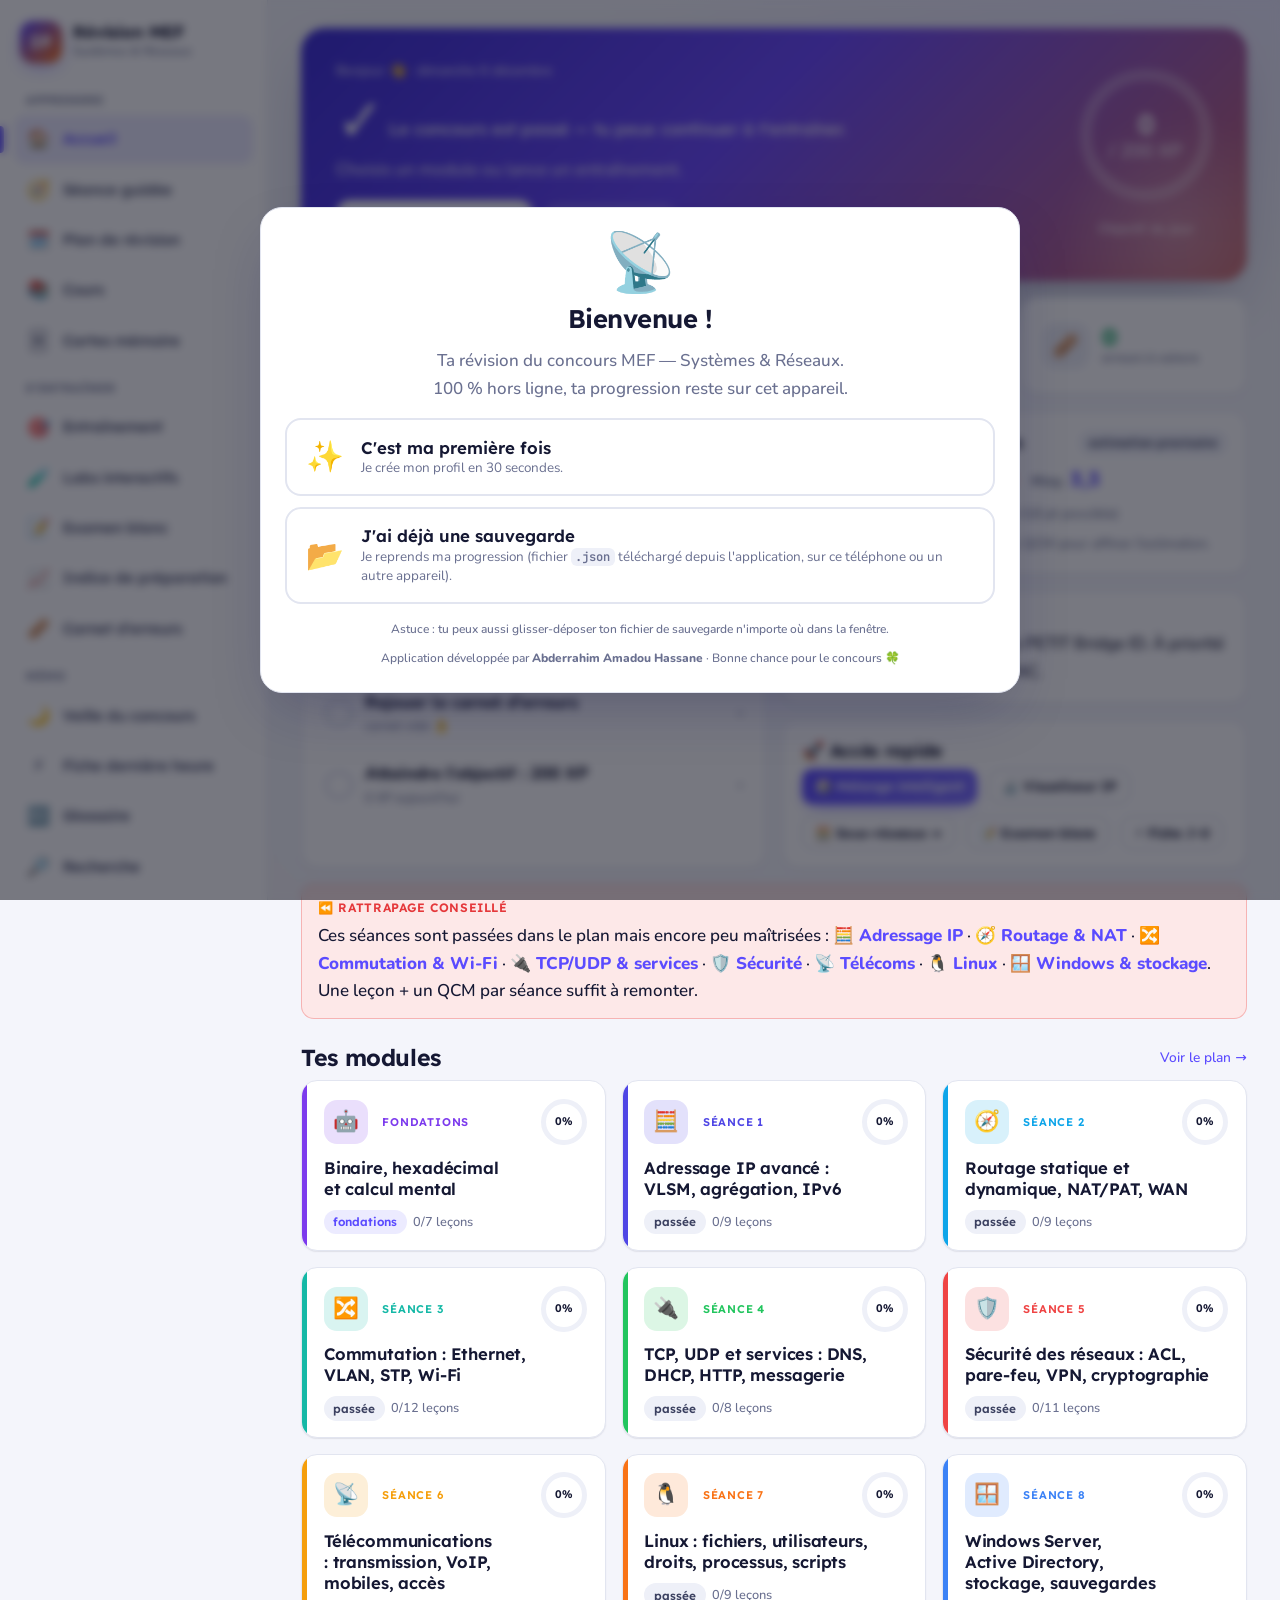
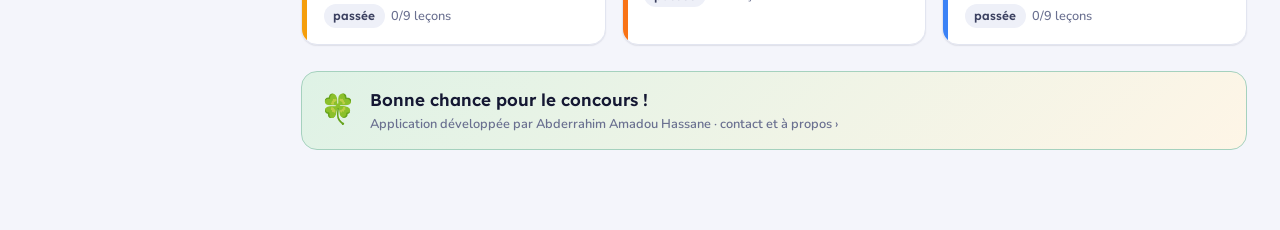
==== revision-concours-mef.html @ 1e06016d "Mode « Veille du concours » : 30 minutes pour tout consolider - Parcours /veille (menu, et bouton su" ====
<!doctype html>
<html lang="fr">
<head>
  <meta charset="utf-8">
  <meta name="viewport" content="width=device-width, initial-scale=1, viewport-fit=cover">
  <meta name="theme-color" content="#5b4bff">
  <meta name="description" content="Révision interactive hors ligne — Concours MEF Niger, option Systèmes & Réseaux.">
  <title>Révision MEF · Systèmes & Réseaux</title>
  <link rel="icon" href="data:image/svg+xml,%3Csvg xmlns='http://www.w3.org/2000/svg' viewBox='0 0 64 64'%3E%3Cdefs%3E%3ClinearGradient id='g' x1='0' y1='0' x2='1' y2='1'%3E%3Cstop offset='0' stop-color='%235b4bff'/%3E%3Cstop offset='1' stop-color='%23ff7a1a'/%3E%3C/linearGradient%3E%3C/defs%3E%3Crect width='64' height='64' rx='16' fill='url(%23g)'/%3E%3Ctext x='32' y='42' font-family='Arial' font-weight='800' font-size='26' text-anchor='middle' fill='white'%3EIP%3C/text%3E%3C/svg%3E">
  <style>
/* Polices embarquées (licence SIL Open Font License 1.1) : Lexend (titres), Nunito (texte), JetBrains Mono (binaire, IP, code).
   Intégrées en base64 pour fonctionner hors ligne, y compris en ouvrant le fichier directement (file://). */
@font-face { font-family: 'Lexend'; font-style: normal; font-display: swap; font-weight: 100 900; src: url([data-uri]) format('woff2'); unicode-range: U+0000-00FF, U+0131, U+0152-0153, U+02BB-02BC, U+02C6, U+02DA, U+02DC, U+0304, U+0308, U+0329, U+2000-206F, U+20AC, U+2122, U+2191, U+2193, U+2212, U+2215, U+FEFF, U+FFFD; }
@font-face { font-family: 'Nunito'; font-style: normal; font-display: swap; font-weight: 100 900; src: url([data-uri]) format('woff2'); unicode-range: U+0000-00FF, U+0131, U+0152-0153, U+02BB-02BC, U+02C6, U+02DA, U+02DC, U+0304, U+0308, U+0329, U+2000-206F, U+20AC, U+2122, U+2191, U+2193, U+2212, U+2215, U+FEFF, U+FFFD; }
@font-face { font-family: 'JetBrains Mono'; font-style: normal; font-display: swap; font-weight: 100 900; src: url([data-uri]) format('woff2'); unicode-range: U+0000-00FF, U+0131, U+0152-0153, U+02BB-02BC, U+02C6, U+02DA, U+02DC, U+0304, U+0308, U+0329, U+2000-206F, U+20AC, U+2122, U+2191, U+2193, U+2212, U+2215, U+FEFF, U+FFFD; }

</style>
  <style>
/* ==========================================================================
   Révision Concours MEF — feuille de style unique
   Thèmes clair / sombre, responsive PC + mobile, composants d'apprentissage
   ========================================================================== */

:root {
  --bg: #f4f5fb;
  --bg-grad: radial-gradient(1200px 600px at 100% -10%, #e9e6ff 0%, transparent 60%),
             radial-gradient(900px 500px at -10% 110%, #ffeede 0%, transparent 55%);
  --surface: #ffffff;
  --surface-2: #f7f8fc;
  --surface-3: #eef0f8;
  --text: #151833;
  --text-2: #3b4060;
  --muted: #6a7090;
  --border: #e2e5f0;
  --border-strong: #cfd4e6;
  --primary: #5b4bff;
  --primary-2: #7a6dff;
  --primary-soft: #ecebff;
  --on-primary: #ffffff;
  --accent: #ff7a1a;
  --accent-soft: #fff0e3;
  --ok: #10a861;
  --ok-soft: #e3f7ed;
  --ko: #e5383b;
  --ko-soft: #fde8e8;
  --warn: #e08a00;
  --warn-soft: #fff5de;
  --info: #1f86e8;
  --info-soft: #e5f2fe;
  --net: #5b4bff;
  --host: #ff7a1a;
  --shadow-sm: 0 1px 2px rgba(20, 24, 60, .06), 0 1px 1px rgba(20, 24, 60, .04);
  --shadow: 0 6px 24px -8px rgba(30, 30, 90, .18), 0 2px 6px rgba(30, 30, 90, .06);
  --shadow-lg: 0 24px 60px -18px rgba(30, 30, 90, .35);
  --radius: 16px;
  --radius-sm: 10px;
  --radius-xs: 7px;
  --font-sys: system-ui, -apple-system, "Segoe UI", Roboto, Ubuntu, "Helvetica Neue", Arial, sans-serif;
  --font: "Nunito", var(--font-sys);
  --font-display: "Lexend", var(--font-sys);
  --mono: "JetBrains Mono", ui-monospace, "SF Mono", SFMono-Regular, "Cascadia Mono", Consolas, Menlo, monospace;
  --body-w: 520;
  --body-size: 1.0625rem;
  --sb: 268px;
  --maxw: 1440px;
  --gutter: clamp(1rem, 2.6vw, 2.75rem);
  color-scheme: light;
}

:root[data-theme="dark"] {
  --bg: #0b0e1d;
  --bg-grad: radial-gradient(1100px 600px at 100% -10%, rgba(91, 75, 255, .22) 0%, transparent 60%),
             radial-gradient(900px 500px at -10% 110%, rgba(255, 122, 26, .12) 0%, transparent 55%);
  --surface: #141831;
  --surface-2: #1a1f3c;
  --surface-3: #232a4d;
  --text: #eef0ff;
  --text-2: #c9cdea;
  --muted: #9298bd;
  --border: #272e55;
  --border-strong: #353d6b;
  --primary: #8577ff;
  --primary-2: #a399ff;
  --primary-soft: #262457;
  --on-primary: #ffffff;
  --accent: #ff8d3a;
  --accent-soft: #3a2616;
  --ok: #2fd187;
  --ok-soft: #12342a;
  --ko: #ff5f61;
  --ko-soft: #3d1a22;
  --warn: #ffb020;
  --warn-soft: #3a2d10;
  --info: #4ea6ff;
  --info-soft: #132c48;
  --net: #9a8fff;
  --host: #ff9a4d;
  --shadow-sm: 0 1px 2px rgba(0, 0, 0, .35);
  --shadow: 0 8px 28px -10px rgba(0, 0, 0, .6), 0 2px 6px rgba(0, 0, 0, .3);
  --shadow-lg: 0 24px 60px -18px rgba(0, 0, 0, .75);
  color-scheme: dark;
}

/* Choix de police (Profil → Réglages) */
:root[data-font="lexend"] { --font: "Lexend", var(--font-sys); --body-w: 360; --body-size: 1rem; }
:root[data-font="system"] { --font: var(--font-sys); --font-display: var(--font-sys); --body-w: 400; --body-size: 1rem; }

* { box-sizing: border-box; }
html { -webkit-text-size-adjust: 100%; font-size: calc(var(--fsr, 1) * 100%); }
@media (min-width: 1600px) { html { font-size: calc(var(--fsr, 1) * 106.25%); } }
@media (min-width: 2200px) { html { font-size: calc(var(--fsr, 1) * 118.75%); } }
body {
  margin: 0;
  font-family: var(--font);
  font-size: var(--body-size);
  font-weight: var(--body-w);
  line-height: 1.62;
  color: var(--text);
  background: var(--bg);
  background-image: var(--bg-grad);
  background-attachment: fixed;
  min-height: 100vh;
  min-height: 100dvh;
  -webkit-font-smoothing: antialiased;
  -moz-osx-font-smoothing: grayscale;
  text-rendering: optimizeLegibility;
  font-feature-settings: "kern", "liga";
  overflow-wrap: break-word;
}
b, strong { font-weight: 800; }
a { color: var(--primary); text-decoration: none; }
a:hover { text-decoration: underline; }
h1, h2, h3, h4 { font-family: var(--font-display); line-height: 1.22; margin: 0 0 .5em; letter-spacing: -.018em; font-weight: 650; }
h1 { font-size: clamp(1.45rem, 1.1rem + 1.1vw, 2.05rem); font-weight: 700; letter-spacing: -.025em; }
h2 { font-size: clamp(1.2rem, 1.05rem + .5vw, 1.45rem); }
h3 { font-size: 1.1rem; }
p { margin: 0 0 .8em; }
img, svg { max-width: 100%; }
hr { border: 0; border-top: 1px solid var(--border); margin: 1.2rem 0; }
code, .mono { font-family: var(--mono); font-size: .9em; font-weight: 600; font-variant-ligatures: none; }
:not(pre) > code { background: var(--surface-3); padding: .08em .38em; border-radius: 6px; overflow-wrap: anywhere; }
pre {
  font-family: var(--mono);
  font-size: .84rem;
  font-weight: 500;
  line-height: 1.55;
  background: #0f1328;
  color: #e6e9ff;
  padding: .9rem 1rem;
  border-radius: var(--radius-sm);
  overflow-x: auto;
  margin: .6rem 0 1rem;
  border: 1px solid #222a52;
  font-variant-ligatures: none;
}
pre .c { color: #7f8ab8; }
pre .k { color: #ffb86b; }
pre .s { color: #9be9a8; }
kbd {
  font-family: var(--mono); font-size: .8em;
  background: var(--surface); border: 1px solid var(--border-strong);
  border-bottom-width: 2px; border-radius: 6px; padding: .05em .4em;
}
::selection { background: var(--primary); color: #fff; }
button { font-family: inherit; }
input, select, textarea { font-family: inherit; font-size: 1rem; font-weight: 600; color: var(--text); }
:focus-visible { outline: 3px solid color-mix(in srgb, var(--primary) 55%, transparent); outline-offset: 2px; border-radius: 6px; }

/* ---------- Shell / layout ---------- */
.shell { display: grid; grid-template-columns: var(--sb) minmax(0, 1fr); min-height: 100vh; min-height: 100dvh; }
.sidebar {
  position: sticky; top: 0; height: 100vh; height: 100dvh; overflow-y: auto; overflow-x: hidden;
  background: var(--surface);
  border-right: 1px solid var(--border);
  padding: 1.1rem .85rem 1rem;
  display: flex; flex-direction: column; gap: .8rem;
  scrollbar-width: thin;
}
.brand { display: flex; align-items: center; gap: .7rem; padding: .2rem .4rem; color: var(--text); }
.brand:hover { text-decoration: none; }
.brand-logo {
  width: 42px; height: 42px; border-radius: 13px; flex: none;
  background: linear-gradient(135deg, var(--primary), #ff7a1a);
  display: grid; place-items: center; color: #fff; font-family: var(--font-display); font-weight: 800; font-size: 1.05rem;
  box-shadow: 0 6px 18px -6px rgba(91, 75, 255, .7); text-decoration: none !important;
}
.brand-text { display: flex; flex-direction: column; min-width: 0; }
.brand-name { font-family: var(--font-display); font-weight: 700; line-height: 1.15; font-size: 1.05rem; letter-spacing: -.01em; }
.brand-sub { font-size: .76rem; color: var(--muted); font-weight: 600; }
.nav { display: flex; flex-direction: column; gap: 2px; }
.nav a {
  position: relative; display: flex; align-items: center; gap: .75rem;
  padding: .58rem .75rem; border-radius: 12px;
  color: var(--text-2); font-family: var(--font-display); font-weight: 500; font-size: .93rem; white-space: nowrap;
  transition: background .15s, color .15s;
}
.nav a:hover { background: var(--surface-2); text-decoration: none; color: var(--text); }
.nav a.active { background: var(--primary-soft); color: var(--primary); font-weight: 600; }
.nav a.active::before { content: ""; position: absolute; left: -.85rem; top: 22%; bottom: 22%; width: 4px; border-radius: 0 4px 4px 0; background: var(--primary); }
.nav .ico { width: 1.6rem; text-align: center; font-size: 1.15rem; flex: none; }
.nav .lbl { overflow: hidden; text-overflow: ellipsis; }
.nav .count {
  margin-left: auto; font-size: .7rem; font-weight: 700; font-family: var(--font-display);
  background: var(--accent); color: #fff; border-radius: 99px; padding: .05rem .45rem; line-height: 1.4;
}
.nav-sep { font-size: .68rem; text-transform: uppercase; letter-spacing: .1em; color: var(--muted); padding: .8rem .75rem .25rem; font-weight: 700; font-family: var(--font-display); }
.side-foot { margin-top: auto; display: flex; flex-direction: column; gap: .6rem; }
.side-player { background: var(--surface-2); border: 1px solid var(--border); border-radius: 16px; padding: .75rem; }
.side-player .sp-main { display: flex; align-items: center; gap: .7rem; color: inherit; text-decoration: none; }
.side-player .sp-txt { flex: 1; min-width: 0; }
.side-player .sp-row { display: flex; justify-content: space-between; align-items: center; margin-top: .45rem; }
.side-player .lvl { display: flex; justify-content: space-between; align-items: baseline; font-size: .85rem; font-family: var(--font-display); }
.side-player .lvl b { font-size: .95rem; font-weight: 700; }
.side-tools { display: flex; gap: .4rem; }
.tool, .tb-btn {
  flex: 1; display: grid; place-items: center; height: 38px; border-radius: 11px; cursor: pointer;
  border: 1px solid var(--border); background: var(--surface); color: var(--text-2); font-size: 1rem; font-weight: 800;
  transition: background .15s, border-color .15s, color .15s;
}
.tool:hover, .tb-btn:hover { background: var(--surface-2); border-color: var(--border-strong); color: var(--primary); }
.tool[hidden], .tb-btn[hidden] { display: none; }

/* Rail d'icônes (PC moyen, tablette paysage, téléphone en paysage, ou menu replié) */
:root[data-nav="rail"] { --sb: 76px; }
:root[data-nav="rail"] .sidebar { padding: .9rem .55rem .8rem; align-items: stretch; }
:root[data-nav="rail"] .brand { justify-content: center; padding: .2rem 0; }
:root[data-nav="rail"] .brand-text,
:root[data-nav="rail"] .nav .lbl,
:root[data-nav="rail"] .side-player .sp-txt,
:root[data-nav="rail"] .side-player .sp-row { display: none; }
:root[data-nav="rail"] .nav a { justify-content: center; padding: .62rem 0; }
:root[data-nav="rail"] .nav a.active::before { left: -.55rem; }
:root[data-nav="rail"] .nav .count { position: absolute; top: 2px; right: 2px; margin: 0; font-size: .6rem; padding: 0 .3rem; }
:root[data-nav="rail"] .nav-sep { padding: .45rem 0; }
:root[data-nav="rail"] .nav-sep span { display: block; height: 1px; background: var(--border); font-size: 0; }
:root[data-nav="rail"] .side-player { padding: .45rem 0; background: none; border: 0; }
:root[data-nav="rail"] .side-player .sp-main { justify-content: center; }
:root[data-nav="rail"] .side-tools { flex-direction: column; }
:root.compact-h[data-nav="rail"] { --sb: 64px; }
:root.compact-h .sidebar { gap: .3rem; padding-top: .5rem; }
:root.compact-h .brand-logo { width: 36px; height: 36px; }
:root.compact-h .nav a { padding: .42rem 0; }
:root.compact-h .nav-sep { padding: .2rem 0; }

.main { min-width: 0; }
.topbar {
  display: none; position: sticky; top: 0; z-index: 30;
  background: color-mix(in srgb, var(--surface) 88%, transparent);
  backdrop-filter: blur(12px); -webkit-backdrop-filter: blur(12px);
  border-bottom: 1px solid var(--border);
  padding: .5rem .75rem; padding-top: calc(.5rem + env(safe-area-inset-top)); align-items: center; gap: .55rem;
}
.topbar .brand-logo { width: 34px; height: 34px; border-radius: 10px; font-size: .85rem; }
.topbar .tb-btn { flex: none; width: 36px; height: 36px; }
.topbar .tb-back { font-size: 1.7rem; line-height: 1; padding-bottom: 3px; color: var(--primary); text-decoration: none; }
.topbar .title { font-family: var(--font-display); font-weight: 600; font-size: 1rem; flex: 1; min-width: 0; white-space: nowrap; overflow: hidden; text-overflow: ellipsis; }
.pill-stats { display: flex; gap: .35rem; align-items: center; }
.pill {
  display: inline-flex; align-items: center; gap: .3rem;
  background: var(--surface-2); border: 1px solid var(--border);
  border-radius: 99px; padding: .2rem .6rem; font-size: .82rem; font-weight: 700; white-space: nowrap; font-family: var(--font-display);
}
.pill.fire { color: var(--accent); }
.pill.xp { color: var(--primary); }

.view { width: 100%; max-width: calc(var(--maxw) + 2 * var(--gutter)); margin: 0 auto; padding: clamp(1rem, 2.2vw, 2rem) var(--gutter) 5rem; }
.view.wide { --maxw: 1680px; }
.view.narrow { --maxw: 980px; }

.bottombar {
  display: none; position: fixed; left: 0; right: 0; bottom: 0; z-index: 40;
  background: color-mix(in srgb, var(--surface) 94%, transparent);
  backdrop-filter: blur(14px); -webkit-backdrop-filter: blur(14px);
  border-top: 1px solid var(--border);
  padding: .3rem .4rem calc(.3rem + env(safe-area-inset-bottom));
  grid-template-columns: repeat(5, minmax(0, 1fr)); gap: .2rem;
}
.bottombar a {
  display: flex; flex-direction: column; align-items: center; gap: .05rem;
  font-family: var(--font-display); font-size: .68rem; font-weight: 600; color: var(--muted); padding: .3rem 0 .25rem; border-radius: 12px;
  min-width: 0; white-space: nowrap; overflow: hidden; text-overflow: ellipsis; letter-spacing: -.01em;
}
.bottombar a .ico { position: relative; font-size: 1.3rem; line-height: 1.2; }
.bottombar a .dot { position: absolute; top: -3px; left: 70%; font-style: normal; font-size: .58rem; font-weight: 700; background: var(--accent); color: #fff; border-radius: 99px; padding: 0 .3rem; line-height: 1.45; }
.bottombar a.active { color: var(--primary); background: var(--primary-soft); }
.bottombar a:hover { text-decoration: none; }

:root[data-nav="mobile"] .shell { grid-template-columns: minmax(0, 1fr); }
:root[data-nav="mobile"] .sidebar { display: none; }
:root[data-nav="mobile"] .topbar { display: flex; }
:root[data-nav="mobile"] .bottombar { display: grid; }
:root[data-nav="mobile"] .view { padding-bottom: calc(6rem + env(safe-area-inset-bottom)); }
:root.compact-h .view { padding-top: .8rem; }

/* Mode focus : quiz, cartes, examen → toute la place pour la question */
:root[data-focus] .shell { grid-template-columns: minmax(0, 1fr); }
:root[data-focus] .sidebar, :root[data-focus] .topbar, :root[data-focus] .bottombar { display: none !important; }
:root[data-focus] .view { --maxw: 940px; padding-top: 0; padding-bottom: calc(3rem + env(safe-area-inset-bottom)); }

/* En-tête du mode focus (quiz, cartes, examen) */
.focus-head {
  position: sticky; top: 0; z-index: 30; display: flex; align-items: center; gap: .7rem;
  padding: calc(.7rem + env(safe-area-inset-top)) 0 .7rem; margin-bottom: .6rem;
  background: color-mix(in srgb, var(--bg) 86%, transparent); backdrop-filter: blur(12px); -webkit-backdrop-filter: blur(12px);
}
.focus-head::after { content: ""; position: absolute; left: calc(-1 * var(--gutter)); right: calc(-1 * var(--gutter)); bottom: 0; border-bottom: 1px solid var(--border); }
.fh-close {
  flex: none; width: 40px; height: 40px; border-radius: 12px; display: grid; place-items: center;
  color: var(--muted); font-size: 1.15rem; font-weight: 700; border: 1px solid var(--border); background: var(--surface);
}
.fh-close:hover { color: var(--ko); border-color: var(--ko); text-decoration: none; }
.fh-mid { flex: 1; min-width: 0; display: flex; flex-direction: column; gap: .35rem; }
.fh-title { font-family: var(--font-display); font-weight: 600; font-size: .95rem; white-space: nowrap; overflow: hidden; text-overflow: ellipsis; }
.fh-bar { height: 10px; }
.fh-count { font-family: var(--font-display); font-weight: 600; font-size: .9rem; color: var(--muted); white-space: nowrap; font-variant-numeric: tabular-nums; }
.focus-sub { color: var(--muted); font-size: .92rem; margin: .2rem 0 1rem; }
.focus-sub .seg { margin-top: .5rem; }
.view.focus .q-card { padding: clamp(1.1rem, 2.4vw, 1.9rem); border-radius: 20px; box-shadow: var(--shadow); }
.view.focus .q-text { font-size: clamp(1.12rem, 1rem + .55vw, 1.42rem); }
.view.focus .choice { font-size: clamp(1rem, .96rem + .2vw, 1.1rem); }
@media (max-width: 880px) {
  .focus-head { gap: .55rem; }
  .fh-title { display: none; }
  .fh-mid { justify-content: center; }
  .focus-head #qEnd { padding: .3rem .55rem; }
  .fh-close { width: 36px; height: 36px; }
  /* Bouton d'action toujours à portée du pouce */
  .view.focus .q-card .q-actions:not(:empty) {
    position: sticky; bottom: 0; z-index: 5; background: var(--surface);
    margin: 1rem calc(-1 * clamp(1.1rem, 2.4vw, 1.9rem)) calc(-1 * clamp(1.1rem, 2.4vw, 1.9rem));
    padding: .7rem clamp(1.1rem, 2.4vw, 1.9rem) calc(.7rem + env(safe-area-inset-bottom));
    border-top: 1px solid var(--border); border-radius: 0 0 20px 20px;
    box-shadow: 0 -10px 24px -18px rgba(20, 24, 60, .5);
  }
  .view.focus .q-actions .btn.primary { flex: 1; min-height: 3rem; font-size: 1rem; }
}

.exam-pal > summary { cursor: pointer; display: flex; justify-content: space-between; align-items: center; font-family: var(--font-display); font-weight: 600; list-style: none; }
.exam-pal > summary::-webkit-details-marker { display: none; }
.exam-pal > summary::after { content: "▾"; color: var(--muted); margin-left: .5rem; transition: transform .2s; }
.exam-pal:not([open]) > summary::after { transform: rotate(-90deg); }
.exam-pal > summary > span:first-child { flex: 1; }
.exam-nav { display: flex; gap: .6rem; margin-top: 1rem; align-items: center; }
@media (max-width: 880px) {
  .exam-nav { position: sticky; bottom: 0; z-index: 6; background: color-mix(in srgb, var(--bg) 90%, transparent); backdrop-filter: blur(10px); -webkit-backdrop-filter: blur(10px); padding: .65rem 0 calc(.65rem + env(safe-area-inset-bottom)); }
  .exam-nav .btn { flex: 1; }
  .exam-nav .grow { display: none; }
}

/* Page de leçon : colonne de lecture + sommaire du module (grands écrans) */
.read-progress { position: fixed; top: 0; left: 0; right: 0; height: 3px; z-index: 35; pointer-events: none; }
.read-progress > i { display: block; height: 100%; width: 0; background: linear-gradient(90deg, var(--mc, var(--primary)), var(--accent)); border-radius: 0 3px 3px 0; transition: width .1s linear; }
:root[data-nav="mobile"] .read-progress { top: calc(51px + env(safe-area-inset-top)); }
.lesson-layout { display: grid; grid-template-columns: minmax(0, 1fr); gap: clamp(1.5rem, 3vw, 3rem); align-items: start; }
.lesson-main { min-width: 0; max-width: 900px; width: 100%; margin: 0 auto; }
.lesson-kicker { font-family: var(--font-display); font-size: .74rem; font-weight: 600; text-transform: uppercase; letter-spacing: .07em; }
.lesson-aside { display: none; }
@media (min-width: 1280px) {
  .lesson-layout { grid-template-columns: minmax(0, 1fr) 300px; }
  .lesson-main { margin: 0; justify-self: center; }
  .lesson-aside { display: block; position: sticky; top: 1.2rem; }
}
@media (min-width: 1700px) { .lesson-layout { grid-template-columns: minmax(0, 1fr) 340px; } }
.la-card { background: var(--surface); border: 1px solid var(--border); border-radius: var(--radius); padding: 1rem; box-shadow: var(--shadow-sm); display: flex; flex-direction: column; gap: .5rem; max-height: calc(100vh - 2.4rem); }
.la-head { display: flex; align-items: center; gap: .7rem; color: var(--text); margin-bottom: .3rem; }
.la-head:hover { text-decoration: none; }
.la-head .m-ico { width: 42px; height: 42px; border-radius: 12px; display: grid; place-items: center; font-size: 1.25rem; flex: none; }
.la-num { display: block; font-family: var(--font-display); font-size: .68rem; font-weight: 600; text-transform: uppercase; letter-spacing: .07em; }
.la-title { display: block; font-family: var(--font-display); font-weight: 600; line-height: 1.25; }
.la-list { list-style: none; margin: .4rem -.4rem 0; padding: 0; overflow-y: auto; flex: 1; min-height: 0; scrollbar-width: thin; }
.la-list a { display: flex; gap: .6rem; align-items: flex-start; padding: .45rem .5rem; border-radius: 10px; color: var(--text-2); font-size: .88rem; font-weight: 600; line-height: 1.35; }
.la-list a:hover { background: var(--surface-2); text-decoration: none; }
.la-list a.on { background: color-mix(in srgb, var(--mc) 12%, var(--surface)); color: var(--text); font-weight: 800; }
.la-list .n { flex: none; width: 24px; height: 24px; border-radius: 7px; display: grid; place-items: center; font-family: var(--font-display); font-size: .72rem; font-weight: 600; background: var(--surface-3); }
.la-list a.done .n { background: var(--ok); color: #fff; }
.la-list a.on .n { background: var(--mc); color: #fff; }
.la-actions { display: flex; gap: .4rem; flex-wrap: wrap; padding-top: .5rem; border-top: 1px solid var(--border); }
.la-actions .btn { flex: 1; }
.lesson-dock { display: flex; align-items: center; gap: .6rem; margin-top: 1.6rem; flex-wrap: wrap; }
.lesson-dock #markDone { margin-left: auto; }
.lesson-dock .btn { max-width: 100%; }
.lesson-dock .btn .hide-m { overflow: hidden; text-overflow: ellipsis; white-space: nowrap; max-width: 22ch; }
.show-m { display: none; }
@media (max-width: 880px) {
  .hide-m { display: none !important; }
  .show-m { display: inline; }
  .lesson-dock {
    position: sticky; bottom: calc(62px + env(safe-area-inset-bottom)); z-index: 6; flex-wrap: nowrap;
    background: color-mix(in srgb, var(--bg) 88%, transparent); backdrop-filter: blur(10px); -webkit-backdrop-filter: blur(10px);
    margin: 1.4rem calc(-1 * var(--gutter)) 0; padding: .6rem var(--gutter);
    border-top: 1px solid var(--border);
  }
  :root.compact-h .lesson-dock { bottom: 0; }
  .lesson-dock { gap: .45rem; padding-top: .5rem; padding-bottom: .5rem; }
  .lesson-dock .btn { min-height: 2.6rem; padding: .45rem .8rem; white-space: nowrap; }
  .lesson-dock #markDone { margin-left: 0; flex: 1; }
  .lesson-dock #nextL, .lesson-dock .btn.primary { flex: 1; }
}

/* Réglages d'affichage */
.typo-ctl { display: grid; gap: 1rem; }
.typo-ctl .lbl { display: block; font-family: var(--font-display); font-size: .8rem; font-weight: 600; color: var(--text-2); margin-bottom: .4rem; }
.font-pick { display: grid; gap: .5rem; grid-template-columns: repeat(auto-fit, minmax(min(100%, 12rem), 1fr)); }
.font-pick button {
  display: flex; align-items: center; gap: .75rem; text-align: left; padding: .65rem .8rem; border-radius: 14px; cursor: pointer;
  border: 2px solid var(--border); background: var(--surface); color: var(--text); transition: border-color .15s, background .15s;
}
.font-pick button:hover { border-color: var(--border-strong); }
.font-pick button.on { border-color: var(--primary); background: var(--primary-soft); }
.font-pick b { display: block; font-family: var(--font-display); font-weight: 600; }
.font-pick small { display: block; color: var(--muted); font-size: .78rem; font-weight: 600; }
.fp-a { font-size: 1.6rem; width: 2.6rem; text-align: center; line-height: 1; font-weight: 700; color: var(--primary); }
.fp-nunito { font-family: "Nunito", sans-serif; font-weight: 800; }
.fp-lexend { font-family: "Lexend", sans-serif; }
.fp-system { font-family: var(--font-sys); }
.size-pick button { min-width: 3rem; line-height: 1; font-weight: 700; }
.set-lbl { font-family: var(--font-display); font-size: .82rem; font-weight: 600; color: var(--text-2); min-width: 8.5rem; }

.onb h2 { font-size: clamp(1.25rem, 1.1rem + .8vw, 1.6rem); }
.onb-steps { display: grid; gap: .6rem; grid-template-columns: repeat(auto-fit, minmax(min(100%, 10.5rem), 1fr)); margin-top: 1rem; }
.onb-steps > div { background: var(--surface-2); border: 1px solid var(--border); border-radius: 14px; padding: .8rem; display: flex; flex-direction: column; gap: .15rem; }
.onb-steps span { font-size: 1.5rem; }
.onb-steps b { font-family: var(--font-display); font-weight: 600; }
.onb-steps small { color: var(--muted); font-size: .82rem; line-height: 1.4; }
@media (max-width: 600px) {
  .onb .big-emoji { font-size: 2.6rem; }
  .onb-steps > div { display: grid; grid-template-columns: auto 1fr; column-gap: .7rem; padding: .6rem .75rem; }
  .onb-steps span { grid-row: span 2; align-self: center; font-size: 1.35rem; }
  .font-pick button { padding: .5rem .7rem; }
}

/* Assistant de premier lancement */
.onb-choice { display: grid; gap: .7rem; }
.onb div.lbl { display: block; font-family: var(--font-display); font-size: .8rem; font-weight: 600; color: var(--text-2); margin-bottom: .4rem; }
.onb-opt {
  display: flex; align-items: center; gap: .9rem; text-align: left; width: 100%; cursor: pointer;
  padding: 1rem 1.1rem; border-radius: 16px; border: 2px solid var(--border); background: var(--surface); color: var(--text);
  transition: border-color .15s, background .15s, transform .1s;
}
.onb-opt:hover { border-color: var(--primary); background: var(--primary-soft); }
.onb-opt:active { transform: scale(.99); }
.onb-opt .e { font-size: 1.9rem; flex: none; width: 2.6rem; text-align: center; }
.onb-opt b { display: block; font-family: var(--font-display); font-weight: 600; font-size: 1.05rem; }
.onb-opt small { display: block; color: var(--muted); font-size: .84rem; line-height: 1.4; margin-top: .1rem; }
.onb-dots { display: flex; justify-content: center; gap: .4rem; margin-bottom: 1rem; }
.onb-dots i { width: 34px; height: 6px; border-radius: 99px; background: var(--surface-3); }
.onb-dots i.on { background: linear-gradient(90deg, var(--primary), var(--primary-2)); }
.onb-name { font-size: 1.15rem; padding: .8rem 1rem; }
.onb-goals { display: grid; gap: .5rem; grid-template-columns: repeat(3, minmax(0, 1fr)); }
.onb-goals button {
  display: flex; flex-direction: column; align-items: center; gap: .05rem; padding: .7rem .4rem; border-radius: 14px; cursor: pointer;
  border: 2px solid var(--border); background: var(--surface); color: var(--text); text-align: center;
}
.onb-goals button.on { border-color: var(--primary); background: var(--primary-soft); }
.onb-goals .e { font-size: 1.4rem; }
.onb-goals b { font-family: var(--font-display); font-weight: 600; }
.onb-goals small { font-size: .74rem; color: var(--muted); font-weight: 600; }
.onb-nav { display: flex; justify-content: space-between; align-items: center; gap: .6rem; margin-top: 1.4rem; flex-wrap: wrap; }
.onb-nav .btn.primary { margin-left: auto; }
.onb-save { display: grid; gap: .55rem; }
.onb-save > div { display: flex; gap: .75rem; align-items: flex-start; background: var(--surface-2); border: 1px solid var(--border); border-radius: 13px; padding: .65rem .8rem; }
.onb-save span { font-size: 1.3rem; line-height: 1.3; }
.onb-save p { margin: 0; font-size: .92rem; }
/* Sauvegarde */
.bk-sum { display: grid; gap: .5rem; grid-template-columns: repeat(3, minmax(0, 1fr)); margin-top: 1rem; }
.bk-sum > div { background: var(--surface-2); border: 1px solid var(--border); border-radius: 12px; padding: .55rem .4rem; text-align: center; }
.bk-sum b { display: block; font-family: var(--font-display); font-weight: 700; font-size: 1.15rem; }
.bk-sum small { color: var(--muted); font-size: .74rem; font-weight: 600; }
.bk-remind {
  display: flex; align-items: center; gap: .9rem; flex-wrap: wrap; padding: .85rem 1rem; border-radius: var(--radius);
  background: var(--info-soft); border: 1px solid color-mix(in srgb, var(--info) 35%, transparent);
}
.bk-remind .bk-ico { font-size: 1.6rem; }
.bk-remind .grow { min-width: 14rem; }
.bk-status { display: flex; gap: .6rem; align-items: center; background: var(--surface-2); border-radius: 12px; padding: .55rem .8rem; }
:root.drop-on body::after {
  content: "📂  Dépose ta sauvegarde ici pour la restaurer"; position: fixed; inset: 12px; z-index: 200; display: grid; place-items: center;
  border: 3px dashed var(--primary); border-radius: 24px; background: color-mix(in srgb, var(--surface) 88%, transparent);
  font-family: var(--font-display); font-size: 1.3rem; font-weight: 600; color: var(--primary); pointer-events: none;
}
@media (max-width: 600px) { .onb-goals small:first-of-type { display: none; } .bk-sum b { font-size: 1rem; } }

/* À propos, développeur, bonne chance */
.luck {
  display: flex; gap: 1.1rem; align-items: center; padding: clamp(1.1rem, 2.5vw, 1.7rem); border-radius: 22px; color: #fff;
  background: linear-gradient(135deg, #0f9d58 0%, #16a34a 45%, #f59e0b 130%); box-shadow: var(--shadow-lg);
}
.luck p { opacity: .95; }
.luck-t { font-family: var(--font-display); font-weight: 700; font-size: clamp(1.25rem, 1.05rem + 1vw, 1.75rem); letter-spacing: -.02em; margin-bottom: .3rem; }
.luck-clover { font-size: 3rem; line-height: 1; animation: flame 2.4s ease-in-out infinite; flex: none; }
.luck-clover.sm { font-size: 1.8rem; }
.luck-foot {
  display: flex; align-items: center; gap: .9rem; padding: .9rem 1.1rem; border-radius: var(--radius); color: var(--text);
  background: linear-gradient(135deg, color-mix(in srgb, #16a34a 14%, var(--surface)), color-mix(in srgb, #f59e0b 10%, var(--surface)));
  border: 1px solid color-mix(in srgb, #16a34a 30%, var(--border));
}
.luck-foot:hover { text-decoration: none; border-color: #16a34a; }
.luck-foot b { display: block; font-family: var(--font-display); font-weight: 600; }
.luck-foot small { display: block; color: var(--muted); font-size: .8rem; font-weight: 600; }
.dev-head { display: flex; align-items: center; gap: 1rem; }
.dev-av {
  width: 64px; height: 64px; border-radius: 20px; flex: none; display: grid; place-items: center; color: #fff;
  font-family: var(--font-display); font-weight: 700; font-size: 1.25rem; letter-spacing: .02em;
  background: linear-gradient(135deg, var(--primary), #ff7a1a); box-shadow: 0 10px 24px -10px var(--primary);
}
.dev-role { font-family: var(--font-display); font-weight: 600; text-transform: uppercase; letter-spacing: .07em; }
.dev-links { display: grid; gap: .5rem; }
.dev-link { display: flex; align-items: center; gap: .8rem; padding: .65rem .85rem; border-radius: 13px; border: 1px solid var(--border); background: var(--surface-2); color: var(--text); }
.dev-link:hover { border-color: var(--primary); background: var(--primary-soft); text-decoration: none; }
.dev-link > span { font-size: 1.3rem; }
.dev-link small { display: block; color: var(--muted); font-size: .74rem; font-weight: 700; }
.dev-link b { font-family: var(--font-display); font-weight: 600; overflow-wrap: anywhere; }
@media (max-width: 600px) { .luck { flex-direction: column; text-align: center; } }

/* Parcours (séance guidée, veille) */
.path { list-style: none; margin: 0; padding: 0; position: relative; }
.path-step { position: relative; display: flex; gap: .9rem; padding: .2rem 0 1.1rem; }
.path-step:not(:last-child)::before { content: ""; position: absolute; left: 19px; top: 44px; bottom: 4px; width: 2px; background: var(--border); }
.path-step.done:not(:last-child)::before { background: var(--ok); }
.path-dot {
  flex: none; width: 40px; height: 40px; border-radius: 50%; display: grid; place-items: center; font-size: 1.1rem; z-index: 1;
  background: var(--surface-3); border: 2px solid var(--border); font-family: var(--font-display); font-weight: 700;
}
.path-step.done .path-dot { background: var(--ok); border-color: var(--ok); color: #fff; }
.path-step.cur .path-dot { background: var(--primary-soft); border-color: var(--primary); box-shadow: 0 0 0 5px color-mix(in srgb, var(--primary) 18%, transparent); animation: pulse 2s ease-in-out infinite; }
.path-body { flex: 1; min-width: 0; padding-top: .45rem; }
.path-t { font-family: var(--font-display); font-weight: 600; font-size: 1.02rem; }
.path-step.todo .path-t, .path-step.todo .small { opacity: .7; }
.path-step.done .path-t { color: var(--muted); }
.path-step.cur { background: linear-gradient(90deg, color-mix(in srgb, var(--primary) 7%, transparent), transparent); border-radius: 14px; margin: 0 -.6rem; padding-left: .6rem; padding-right: .6rem; }
.path-info { font-size: .82rem; color: var(--text-2); margin-top: .35rem; display: grid; gap: .3rem; max-width: 320px; }
.path-extra { margin-top: .7rem; }
.path-act { display: flex; flex-wrap: wrap; gap: .5rem; align-items: center; margin-top: .75rem; }
.path-act .btn.primary { max-width: 100%; }
.guided-hero { background: var(--surface); border: 1px solid var(--border); border-top: 5px solid var(--mc); border-radius: var(--radius); padding: clamp(1rem, 2.5vw, 1.5rem); box-shadow: var(--shadow-sm); }
.gh-ico { width: 56px; height: 56px; border-radius: 16px; display: grid; place-items: center; font-size: 1.7rem; flex: none; background: color-mix(in srgb, var(--mc) 16%, var(--surface)); }
.gh-change > summary { cursor: pointer; font-family: var(--font-display); font-weight: 600; font-size: .85rem; color: var(--primary); }
.guided-pill { display: flex; flex-wrap: wrap; gap: .3rem .6rem; align-items: center; padding: .5rem .8rem; margin: .2rem 0 .8rem; border-radius: 12px; background: var(--primary-soft); color: var(--primary); font-family: var(--font-display); font-size: .82rem; font-weight: 500; }
.guided-pill b { font-weight: 600; margin-left: auto; }
.guided-pill:hover { text-decoration: none; filter: brightness(.98); }
@media (max-width: 600px) { .gh-ico { display: none; } .path-step { gap: .7rem; } .path-dot { width: 34px; height: 34px; font-size: .95rem; } .path-step:not(:last-child)::before { left: 16px; top: 38px; } }

/* Aide : bouton « ? », bulle de première visite, visite guidée, mode d'emploi */
.help-btn {
  display: inline-grid; place-items: center; width: 1.6rem; height: 1.6rem; border-radius: 50%; vertical-align: .2em; margin-left: .3rem;
  border: 1.5px solid var(--border-strong); background: var(--surface); color: var(--primary); cursor: pointer;
  font-family: var(--font-display); font-weight: 700; font-size: .85rem; line-height: 1; letter-spacing: 0;
}
.help-btn:hover { background: var(--primary); color: #fff; border-color: var(--primary); }
.help-btn.in-focus { width: 40px; height: 40px; border-radius: 12px; margin: 0; flex: none; font-size: 1rem; vertical-align: 0; }
@media (max-width: 880px) { .help-btn.in-focus { width: 36px; height: 36px; } }
.coach {
  display: flex; gap: .8rem; align-items: flex-start; flex-wrap: wrap; margin: 0 0 1rem; padding: .85rem 1rem; border-radius: var(--radius);
  background: linear-gradient(135deg, var(--primary-soft), var(--accent-soft)); border: 1px solid color-mix(in srgb, var(--primary) 30%, transparent);
  animation: slideUp .3s ease;
}
.coach-ico { font-size: 1.5rem; }
.coach .grow { min-width: 14rem; }
.coach b { font-family: var(--font-display); font-weight: 600; }
.coach .prose ul, .coach .prose ol { margin-bottom: .2rem; }
.tour { position: fixed; inset: 0; z-index: 150; }
.tour-spot {
  position: fixed; border-radius: 16px; box-shadow: 0 0 0 9999px rgba(8, 10, 28, .66), 0 0 0 3px var(--primary);
  transition: left .3s ease, top .3s ease, width .3s ease, height .3s ease; pointer-events: none;
}
.tour-bubble {
  position: fixed; background: var(--surface); color: var(--text); border-radius: 18px; padding: 1rem 1.1rem; box-shadow: var(--shadow-lg);
  border: 1px solid var(--border); transition: left .3s ease, top .3s ease; animation: popIn .3s ease;
}
.tour-bubble h3 { margin: .1rem 0 .35rem; }
.tour-bubble p { font-size: .93rem; margin-bottom: .8rem; }
.tour-n { font-family: var(--font-display); font-size: .72rem; font-weight: 600; color: var(--primary); letter-spacing: .06em; }
.aide-toc { display: flex; flex-wrap: wrap; gap: .4rem .5rem; }
.aide-toc a { font-family: var(--font-display); font-weight: 500; font-size: .86rem; padding: .3rem .7rem; border-radius: 99px; background: var(--surface-2); border: 1px solid var(--border); color: var(--text-2); }
.aide-toc a:hover { border-color: var(--primary); color: var(--primary); text-decoration: none; }
.aide-sec { scroll-margin-top: 4.5rem; }
.aide-tool { border: 1px solid var(--border); border-radius: 13px; padding: .65rem .9rem; margin: .5rem 0; background: var(--surface-2); }
.aide-tool > summary { cursor: pointer; font-family: var(--font-display); font-weight: 600; }
.aide-tool[open] > summary { margin-bottom: .4rem; }

/* Indice de préparation */
.prep-notes { display: flex; gap: .4rem 1rem; flex-wrap: wrap; font-family: var(--font-display); font-size: .9rem; color: var(--muted); }
.prep-notes b { font-size: 1.25rem; font-weight: 700; margin-left: .15rem; }
.prep-hero {
  display: flex; gap: clamp(1rem, 3vw, 2rem); align-items: center; flex-wrap: wrap; color: #fff; border-radius: 24px;
  padding: clamp(1.15rem, 2.6vw, 2rem); background: linear-gradient(135deg, #3d2fd6 0%, #6d4bff 50%, #14b8a6 130%); box-shadow: var(--shadow-lg);
}
.prep-hero.risk { background: linear-gradient(135deg, #9f1239 0%, #e11d48 55%, #f59e0b 130%); }
.prep-hero .grow { min-width: 16rem; }
.ph-k { font-family: var(--font-display); font-weight: 500; opacity: .9; }
.ph-notes { display: flex; gap: .7rem; flex-wrap: wrap; margin-top: .6rem; }
.ph-notes > div { background: rgba(255, 255, 255, .14); border: 1px solid rgba(255, 255, 255, .25); border-radius: 16px; padding: .55rem .9rem; min-width: 8.5rem; }
.ph-notes small { display: block; font-size: .72rem; opacity: .85; font-weight: 700; }
.ph-notes b { font-family: var(--font-display); font-size: 2rem; font-weight: 800; letter-spacing: -.03em; }
.ph-notes span { opacity: .8; margin-left: .15rem; }
.ph-notes .ph-avg { background: #fff; color: #3d2fd6; }
.prep-row { display: flex; gap: .7rem; align-items: flex-start; }
.pr-ico { font-size: 1.3rem; width: 1.8rem; text-align: center; padding-top: .1rem; }
.prep-row .bar { margin: .3rem 0 .2rem; }
.spark { width: 100%; height: auto; max-height: 120px; }
.prio h3 { margin-bottom: .2rem; }
@media (max-width: 600px) { .prep-hero { justify-content: center; text-align: center; } .ph-notes { justify-content: center; } .ph-notes > div { min-width: 6.5rem; } }

/* Veille du concours */
.veille-hero {
  display: flex; gap: 1.2rem; align-items: center; flex-wrap: wrap; color: #fff; border-radius: 24px;
  padding: clamp(1.15rem, 2.6vw, 2rem); background: radial-gradient(600px 300px at 90% -20%, rgba(196, 181, 253, .35), transparent 60%), linear-gradient(160deg, #0f172a 0%, #1e1b4b 55%, #312e81 100%);
  box-shadow: var(--shadow-lg);
}
.veille-hero .grow { min-width: 15rem; }
.vh-moon { font-size: 3.2rem; filter: drop-shadow(0 0 18px rgba(253, 224, 71, .55)); }
.checklist { display: grid; gap: .45rem; margin-top: .8rem; }
.checklist label { display: flex; gap: .6rem; align-items: center; padding: .5rem .7rem; border-radius: 11px; background: var(--surface-2); border: 1px solid var(--border); cursor: pointer; font-weight: 600; }
.checklist input { width: 1.15rem; height: 1.15rem; accent-color: var(--ok); }
.checklist label:has(input:checked) { background: var(--ok-soft); border-color: color-mix(in srgb, var(--ok) 40%, transparent); text-decoration: line-through; color: var(--muted); }

/* ---------- Generic components ---------- */
.card {
  background: var(--surface);
  border: 1px solid var(--border);
  border-radius: var(--radius);
  box-shadow: var(--shadow-sm);
  padding: 1.15rem 1.2rem;
}
:where(a).card { display: block; }
.card.pad-lg { padding: 1.5rem; }
.card.hover { transition: transform .15s ease, box-shadow .15s ease, border-color .15s; cursor: pointer; }
.card.hover:hover { transform: translateY(-2px); box-shadow: var(--shadow); border-color: var(--border-strong); }
.card h3 { margin-bottom: .35rem; }
.card + .card { margin-top: 1rem; }
.grid > .card + .card, .row > .card + .card, .mod-grid > .card + .card { margin-top: 0; }
.stack > * + * { margin-top: 1rem; }
.stack-sm > * + * { margin-top: .5rem; }
.row { display: flex; gap: .75rem; align-items: center; flex-wrap: wrap; }
.row.between { justify-content: space-between; }
.row.nowrap { flex-wrap: nowrap; white-space: normal; }
.grow { flex: 1; min-width: 0; }
.grid { display: grid; gap: 1rem; }
/* Grilles intrinsèquement responsives : nombre de colonnes maximal, largeur minimale par colonne */
.grid.c2 { grid-template-columns: repeat(auto-fit, minmax(min(100%, max(20rem, (100% - 1rem) / 2)), 1fr)); }
.grid.c3 { grid-template-columns: repeat(auto-fit, minmax(min(100%, max(15rem, (100% - 2rem) / 3)), 1fr)); }
.grid.c4 { grid-template-columns: repeat(auto-fit, minmax(min(100%, max(12.5rem, (100% - 3rem) / 4)), 1fr)); }
.grid.k4 { grid-template-columns: repeat(auto-fit, minmax(min(100%, max(9.5rem, (100% - 3rem) / 4)), 1fr)); }
.grid.k4s { grid-template-columns: repeat(auto-fit, minmax(min(100%, max(5.5rem, (100% - 3rem) / 4)), 1fr)); }
.grid.k3 { grid-template-columns: repeat(auto-fit, minmax(min(100%, max(7rem, (100% - 2rem) / 3)), 1fr)); }
.grid.auto { grid-template-columns: repeat(auto-fill, minmax(min(100%, 17rem), 1fr)); }
.grid.auto-sm { grid-template-columns: repeat(auto-fill, minmax(min(100%, 13rem), 1fr)); }
.muted { color: var(--muted); }
.small { font-size: .86rem; }
.tiny { font-size: .75rem; }
.center { text-align: center; }
.right { text-align: right; }
.nowrap { white-space: nowrap; }
.hidden { display: none !important; }
.mt0 { margin-top: 0 !important; } .mt1 { margin-top: .5rem; } .mt2 { margin-top: 1rem; } .mt3 { margin-top: 1.6rem; }
.mb0 { margin-bottom: 0 !important; } .mb1 { margin-bottom: .5rem; } .mb2 { margin-bottom: 1rem; }
.ok-t { color: var(--ok); } .ko-t { color: var(--ko); } .warn-t { color: var(--warn); } .pri-t { color: var(--primary); } .acc-t { color: var(--accent); }
.net-t { color: var(--net); font-weight: 700; } .host-t { color: var(--host); font-weight: 700; }

.page-head { margin-bottom: 1.2rem; }
.page-head h1 { margin-bottom: .2rem; }
.page-head .sub { color: var(--muted); max-width: 70ch; }
.crumbs { font-family: var(--font-display); font-size: .82rem; color: var(--muted); margin-bottom: .45rem; }
.crumbs a { color: var(--muted); }

.btn {
  --b: var(--surface); --c: var(--text); --bd: var(--border-strong);
  display: inline-flex; align-items: center; justify-content: center; gap: .45rem;
  background: var(--b); color: var(--c);
  border: 1px solid var(--bd); border-radius: 12px;
  padding: .64rem 1.1rem; font-family: var(--font-display); font-weight: 600; font-size: .93rem; letter-spacing: -.005em; min-height: 2.6rem;
  cursor: pointer; text-decoration: none !important; line-height: 1.2;
  transition: transform .08s ease, filter .15s, background .15s, box-shadow .15s;
  user-select: none; -webkit-tap-highlight-color: transparent;
}
.btn:hover { filter: brightness(1.04); box-shadow: var(--shadow-sm); }
.btn:active { transform: translateY(1px) scale(.99); }
.btn:disabled { opacity: .5; cursor: not-allowed; }
.btn.primary { --b: linear-gradient(135deg, var(--primary), var(--primary-2)); --c: var(--on-primary); --bd: transparent; background: linear-gradient(135deg, var(--primary), var(--primary-2)); box-shadow: 0 6px 16px -8px var(--primary); }
.btn.accent { background: linear-gradient(135deg, #ff7a1a, #ff4d6d); --c: #fff; --bd: transparent; box-shadow: 0 6px 16px -8px #ff7a1a; }
.btn.ok { --b: var(--ok); --c: #fff; --bd: transparent; }
.btn.ko { --b: var(--ko); --c: #fff; --bd: transparent; }
.btn.ghost { --b: transparent; --bd: transparent; --c: var(--text-2); }
.btn.ghost:hover { background: var(--surface-2); }
.btn.soft { --b: var(--primary-soft); --c: var(--primary); --bd: transparent; }
.btn.sm { padding: .38rem .75rem; font-size: .84rem; border-radius: 10px; min-height: 2.15rem; }
.btn.lg { padding: .85rem 1.5rem; font-size: 1.04rem; border-radius: 14px; min-height: 3.1rem; }
.btn.block { width: 100%; }
.btn .k { font-family: var(--mono); font-size: .72rem; opacity: .7; border: 1px solid currentColor; border-radius: 5px; padding: 0 .3rem; }

.chip {
  display: inline-flex; align-items: center; gap: .3rem;
  font-family: var(--font-display); font-size: .74rem; font-weight: 600; padding: .16rem .6rem;
  border-radius: 99px; background: var(--surface-3); color: var(--text-2); white-space: nowrap;
}
.chip.pri { background: var(--primary-soft); color: var(--primary); }
.chip.ok { background: var(--ok-soft); color: var(--ok); }
.chip.ko { background: var(--ko-soft); color: var(--ko); }
.chip.warn { background: var(--warn-soft); color: var(--warn); }
.chip.acc { background: var(--accent-soft); color: var(--accent); }

.bar { height: 9px; border-radius: 99px; background: var(--surface-3); overflow: hidden; }
.bar > i { display: block; height: 100%; border-radius: inherit; background: linear-gradient(90deg, var(--primary), var(--primary-2)); transition: width .6s cubic-bezier(.2, .8, .2, 1); }
.bar.acc > i { background: linear-gradient(90deg, #ff7a1a, #ff4d6d); }
.bar.ok > i { background: linear-gradient(90deg, #10a861, #39d98a); }
.bar.thin { height: 6px; }

.ring { position: relative; display: inline-grid; place-items: center; }
.ring svg { transform: rotate(-90deg); display: block; }
.ring .ring-bg { stroke: var(--surface-3); }
.ring .ring-fg { transition: stroke-dashoffset .8s cubic-bezier(.2, .8, .2, 1); stroke-linecap: round; }
.ring .ring-label { position: absolute; text-align: center; line-height: 1.1; font-weight: 800; }
.ring .ring-label small { display: block; font-size: .65em; color: var(--muted); font-weight: 600; }

.seg { display: inline-flex; background: var(--surface-3); border-radius: 12px; padding: 3px; gap: 2px; flex-wrap: wrap; }
.seg button {
  border: 0; background: transparent; color: var(--text-2); font-family: var(--font-display); font-weight: 600; font-size: .85rem;
  padding: .4rem .8rem; border-radius: 9px; cursor: pointer;
}
.seg button.on { background: var(--surface); color: var(--primary); box-shadow: var(--shadow-sm); }

.tabs { display: flex; gap: .3rem; border-bottom: 1px solid var(--border); margin-bottom: 1rem; overflow-x: auto; scrollbar-width: none; }
.tabs::-webkit-scrollbar { display: none; }
.tabs button {
  border: 0; background: none; padding: .6rem .9rem; font-weight: 700; color: var(--muted);
  border-bottom: 3px solid transparent; cursor: pointer; white-space: nowrap; font-size: .93rem; font-family: var(--font-display); font-weight: 600;
}
.tabs button.on { color: var(--primary); border-bottom-color: var(--primary); }

.input, .select, textarea.input {
  width: 100%; background: var(--surface); border: 1.5px solid var(--border-strong);
  border-radius: 11px; padding: .6rem .8rem; outline: none; transition: border-color .15s, box-shadow .15s;
}
.input:focus, .select:focus, textarea.input:focus { border-color: var(--primary); box-shadow: 0 0 0 4px color-mix(in srgb, var(--primary) 18%, transparent); }
.input.mono { font-family: var(--mono); letter-spacing: .02em; }
.input.ok { border-color: var(--ok); background: var(--ok-soft); }
.input.ko { border-color: var(--ko); background: var(--ko-soft); }
label.lbl { display: block; font-family: var(--font-display); font-size: .8rem; font-weight: 600; color: var(--text-2); margin-bottom: .25rem; }
.switch { display: inline-flex; align-items: center; gap: .6rem; cursor: pointer; font-weight: 600; }
.switch input { width: 42px; height: 24px; appearance: none; -webkit-appearance: none; background: var(--surface-3); border-radius: 99px; position: relative; cursor: pointer; transition: background .2s; border: 1px solid var(--border-strong); }
.switch input::after { content: ""; position: absolute; top: 2px; left: 2px; width: 18px; height: 18px; border-radius: 50%; background: #fff; box-shadow: var(--shadow-sm); transition: transform .2s; }
.switch input:checked { background: var(--primary); }
.switch input:checked::after { transform: translateX(18px); }

table.t { width: 100%; border-collapse: collapse; font-size: .92rem; margin: .5rem 0 1rem; }
table.t th, table.t td { border-bottom: 1px solid var(--border); padding: .5rem .6rem; text-align: left; vertical-align: top; }
table.t th { font-family: var(--font-display); font-weight: 600; font-size: .74rem; text-transform: uppercase; letter-spacing: .04em; color: var(--muted); background: var(--surface-2); }
table.t tr:hover td { background: color-mix(in srgb, var(--surface-2) 70%, transparent); }
table.t td.mono, table.t .mono { white-space: nowrap; }
.tbl-wrap { overflow-x: auto; -webkit-overflow-scrolling: touch; border: 1px solid var(--border); border-radius: var(--radius-sm); margin: .6rem 0 1rem; }
.tbl-wrap table.t { margin: 0; }
@media (max-width: 880px) {
  :not(.tbl-wrap) > table.t { display: block; overflow-x: auto; -webkit-overflow-scrolling: touch; max-width: 100%; }
  .seq .actor { font-size: .7rem; padding: .35rem .15rem; }
}
.tbl-wrap table.t tr:last-child td { border-bottom: 0; }

.empty { text-align: center; padding: 2.5rem 1rem; color: var(--muted); }
.empty .big { font-size: 2.6rem; }

/* ---------- Hero / dashboard ---------- */
.hero {
  position: relative; overflow: hidden;
  background: linear-gradient(135deg, #3d2fd6 0%, #6d4bff 45%, #ff7a1a 130%);
  color: #fff; border-radius: 24px; padding: clamp(1.15rem, 2.5vw, 2rem) clamp(1.1rem, 2.8vw, 2.2rem); box-shadow: var(--shadow-lg);
}
.hero::after {
  content: ""; position: absolute; inset: auto -60px -80px auto; width: 260px; height: 260px;
  background: radial-gradient(circle, rgba(255, 255, 255, .25), transparent 65%); border-radius: 50%;
}
.hero h1 { color: #fff; margin-bottom: .3rem; }
.hero .sub { opacity: .9; }
.hero .count { font-family: var(--font-display); font-size: clamp(2.4rem, 1.6rem + 3vw, 3.6rem); font-weight: 800; line-height: 1; letter-spacing: -.04em; }
.hero .count small { display: inline-block; font-size: clamp(.9rem, .8rem + .3vw, 1.05rem); font-weight: 500; opacity: .9; margin-left: .4rem; letter-spacing: 0; vertical-align: .35em; }
.hero .btn { --b: rgba(255, 255, 255, .16); --c: #fff; --bd: rgba(255, 255, 255, .3); }
.hero .btn.white { --b: #fff; --c: #3d2fd6; --bd: #fff; }
.hero-cta-sub { font-weight: 500; opacity: .75; font-size: .82em; max-width: 26ch; overflow: hidden; text-overflow: ellipsis; white-space: nowrap; }
@media (max-width: 600px) { .hero-cta .btn { flex: 1 1 auto; } .hero-cta .btn.lg { flex-basis: 100%; } }
.hero-grid { display: grid; grid-template-columns: 1fr auto; gap: 1rem; align-items: center; position: relative; z-index: 1; }
@media (max-width: 600px) { .hero-grid { grid-template-columns: 1fr; } .hero-ring { display: none; } .hero .count small { display: block; margin: .35rem 0 0; vertical-align: 0; } }
.hero-goal-m { display: none; }
@media (max-width: 600px) { .hero-goal-m { display: block; margin-top: .9rem; } .hero-goal-m .bar { background: rgba(255,255,255,.25); } .hero-goal-m .bar > i { background: #fff; } }

.kpi { display: flex; align-items: center; gap: .85rem; min-width: 0; }
.kpi > div { min-width: 0; }
.kpi .ico { width: 46px; height: 46px; border-radius: 14px; display: grid; place-items: center; font-size: 1.35rem; background: var(--surface-3); flex: none; }
.kpi .v { font-family: var(--font-display); font-size: 1.4rem; font-weight: 700; line-height: 1.1; letter-spacing: -.02em; }
.kpi .l { font-size: .8rem; color: var(--muted); font-weight: 600; line-height: 1.35; }
@media (max-width: 600px) {
  .grid.k4 { gap: .6rem; }
  .card.kpi { flex-direction: column; align-items: flex-start; gap: .45rem; padding: .85rem .9rem; }
  .kpi .ico { width: 36px; height: 36px; font-size: 1.1rem; border-radius: 11px; }
  .kpi .v { font-size: 1.2rem; }
}

.mission { display: flex; align-items: center; gap: .8rem; padding: .7rem .2rem; border-bottom: 1px dashed var(--border); }
.mission:last-child { border-bottom: 0; }
.mission .tick {
  width: 28px; height: 28px; border-radius: 50%; border: 2px solid var(--border-strong); flex: none;
  display: grid; place-items: center; font-size: .85rem; color: transparent; transition: all .2s;
}
.mission.done .tick { background: var(--ok); border-color: var(--ok); color: #fff; }
.mission.done .m-title { text-decoration: line-through; color: var(--muted); }
.mission .m-title { font-weight: 800; }
.mission .m-sub { font-size: .8rem; color: var(--muted); }

.mod-card { position: relative; overflow: hidden; display: grid; grid-template-columns: auto minmax(0, 1fr) auto; gap: .35rem .9rem; align-items: center; padding-left: 1.35rem; }
.mod-card::before { content: ""; position: absolute; inset: 0 auto 0 0; width: 5px; background: var(--mc, var(--primary)); }
.mod-card .m-ico {
  width: 50px; height: 50px; border-radius: 15px; flex: none; display: grid; place-items: center; font-size: 1.5rem;
  background: color-mix(in srgb, var(--mc, var(--primary)) 16%, var(--surface));
}
.mod-card .m-num { font-family: var(--font-display); font-size: .7rem; font-weight: 600; color: var(--mc, var(--primary)); text-transform: uppercase; letter-spacing: .07em; }
.mod-card .m-title { font-family: var(--font-display); font-weight: 600; line-height: 1.25; letter-spacing: -.01em; text-wrap: balance; }
.mod-card .m-meta { font-size: .8rem; color: var(--muted); display: flex; align-items: center; gap: .4rem; flex-wrap: wrap; }
.mod-card.today { border-color: var(--mc); box-shadow: 0 0 0 3px color-mix(in srgb, var(--mc) 25%, transparent); }
/* Cartes de module en grille : disposition verticale (icône + anneau en haut, titre pleine largeur) */
.mod-grid { display: grid; gap: 1rem; grid-template-columns: repeat(auto-fill, minmax(min(100%, 16.5rem), 1fr)); }
.mod-grid .mod-card { grid-template-columns: auto minmax(0, 1fr) auto; grid-template-areas: "ico num ring" "title title title" "meta meta meta"; align-items: center; align-content: start; padding: 1.1rem 1.1rem 1rem 1.35rem; }
.mod-grid .mod-card .m-ico { grid-area: ico; width: 44px; height: 44px; font-size: 1.3rem; border-radius: 13px; }
.mod-grid .mod-card .m-head { grid-area: num; }
.mod-grid .mod-card .ring { grid-area: ring; }
.mod-grid .mod-card .m-title { grid-area: title; font-size: 1.04rem; margin-top: .45rem; }
.mod-grid .mod-card .m-meta { grid-area: meta; margin-top: .3rem; }

.tip-day { display: flex; gap: .8rem; align-items: flex-start; }
.tip-day .ico { font-size: 1.6rem; }

/* ---------- Lessons & typography ---------- */
.lesson-list { display: grid; gap: .5rem; grid-template-columns: repeat(auto-fill, minmax(min(100%, 30rem), 1fr)); }
.lesson-item {
  display: flex; align-items: center; gap: .8rem; padding: .75rem .9rem;
  background: var(--surface); border: 1px solid var(--border); border-radius: 13px;
  color: var(--text); transition: border-color .15s, transform .12s;
}
.lesson-item:hover { text-decoration: none; border-color: var(--mc, var(--primary)); transform: translateX(2px); }
.lesson-item .n {
  width: 32px; height: 32px; border-radius: 10px; display: grid; place-items: center; flex: none;
  font-family: var(--font-display); font-weight: 600; font-size: .85rem; background: var(--surface-3); color: var(--text-2);
}
.lesson-item.done .n { background: var(--ok); color: #fff; }
.lesson-item .t { font-weight: 800; flex: 1; min-width: 0; }
.lesson-item .d { font-size: .78rem; color: var(--muted); white-space: nowrap; }

.prose { font-size: 1.02em; }
.prose p, .prose li { max-width: 78ch; }
.prose h2 { margin-top: 2rem; padding-top: .3rem; font-size: 1.32rem; }
.prose h3 { margin-top: 1.4rem; font-size: 1.08rem; }
.prose h2:first-child, .prose h3:first-child { margin-top: 0; }
.prose ul, .prose ol { padding-left: 1.3rem; margin: .3rem 0 1rem; }
.prose li { margin: .25rem 0; }
.prose li::marker { color: var(--primary); font-weight: 700; }
.prose strong, .prose b { color: var(--text); }
.prose .lead { font-size: 1.08rem; color: var(--text-2); }
.prose table.t { font-size: .9rem; }
.prose img { border-radius: var(--radius-sm); }

.essentiel {
  position: relative; border-radius: var(--radius);
  background: linear-gradient(135deg, color-mix(in srgb, var(--mc, var(--primary)) 14%, var(--surface)), var(--surface));
  border: 1px solid color-mix(in srgb, var(--mc, var(--primary)) 35%, var(--border));
  padding: 1rem 1.15rem; margin-bottom: 1.2rem;
}
.essentiel .tag { font-family: var(--font-display); font-size: .72rem; font-weight: 600; letter-spacing: .08em; text-transform: uppercase; color: var(--mc, var(--primary)); margin-bottom: .35rem; display: flex; align-items: center; gap: .35rem; }
.essentiel ul { margin: 0; padding-left: 1.2rem; }

.co {
  border-radius: 13px; padding: .8rem 1rem .8rem 1rem; margin: .9rem 0 1.1rem;
  border: 1px solid var(--border); background: var(--surface-2); position: relative;
}
.co > :last-child { margin-bottom: 0; }
.co .co-h { font-family: var(--font-display); font-weight: 600; font-size: .76rem; letter-spacing: .05em; text-transform: uppercase; display: flex; align-items: center; gap: .4rem; margin-bottom: .3rem; }
.co.key { background: var(--primary-soft); border-color: color-mix(in srgb, var(--primary) 30%, transparent); }
.co.key .co-h { color: var(--primary); }
.co.trap { background: var(--ko-soft); border-color: color-mix(in srgb, var(--ko) 30%, transparent); }
.co.trap .co-h { color: var(--ko); }
.co.tip { background: var(--warn-soft); border-color: color-mix(in srgb, var(--warn) 30%, transparent); }
.co.tip .co-h { color: var(--warn); }
.co.reflex { background: var(--ok-soft); border-color: color-mix(in srgb, var(--ok) 30%, transparent); }
.co.reflex .co-h { color: var(--ok); }
.co.ex { background: var(--info-soft); border-color: color-mix(in srgb, var(--info) 30%, transparent); }
.co.ex .co-h { color: var(--info); }
.co.fix { background: var(--accent-soft); border-color: color-mix(in srgb, var(--accent) 35%, transparent); }
.co.fix .co-h { color: var(--accent); }
.co.mnemo { background: linear-gradient(135deg, var(--primary-soft), var(--accent-soft)); border-color: transparent; }
.co.mnemo .co-h { color: var(--primary); }

/* Formulas */
.f {
  display: flex; justify-content: center; align-items: center; flex-wrap: wrap; gap: .3rem .5rem;
  font-family: "Cambria Math", "STIX Two Math", "Latin Modern Math", Cambria, Georgia, serif;
  font-size: 1.25rem; padding: .9rem 1rem; margin: .8rem 0 1rem;
  background: var(--surface); border: 1px solid var(--border); border-radius: 13px;
  box-shadow: inset 0 0 0 3px var(--surface-2);
}
.f .f-body { text-align: center; line-height: 1.6; max-width: 100%; overflow-wrap: anywhere; }
.f .lbl-f { font-family: var(--font-display); font-size: .72rem; color: var(--muted); font-weight: 500; text-transform: uppercase; letter-spacing: .06em; width: 100%; text-align: center; margin-top: -.2rem; }
.fi { font-family: "Cambria Math", "STIX Two Math", Cambria, Georgia, serif; font-size: 1.08em; white-space: nowrap; }
.frac { display: inline-flex; flex-direction: column; align-items: center; vertical-align: middle; margin: 0 .15em; line-height: 1.15; }
.frac > span { padding: 0 .25em; }
.frac > span:first-child { border-bottom: 1.5px solid currentColor; }
.f var, .fi var { font-style: italic; }
.f sub, .fi sub, .f sup, .fi sup { font-size: .68em; }
.f .eq { color: var(--muted); }
.f .hl { color: var(--primary); font-weight: 700; }

/* Binary rendering */
.bits { display: inline-flex; flex-wrap: wrap; gap: 2px; font-family: var(--mono); font-weight: 700; align-items: center; }
.bits .oct { display: inline-flex; gap: 1px; }
.bits .dot { color: var(--muted); padding: 0 2px; }
.bits b {
  display: inline-grid; place-items: center; width: 1.25em; height: 1.6em; border-radius: 4px;
  font-weight: 800; font-size: .95em; background: var(--surface-3); color: var(--text-2);
}
.bits b.n { background: color-mix(in srgb, var(--net) 18%, var(--surface)); color: var(--net); }
.bits b.h { background: color-mix(in srgb, var(--host) 18%, var(--surface)); color: var(--host); }
.bits b.n1 { background: var(--net); color: #fff; }
.bits b.h1 { background: var(--host); color: #fff; }
.bits b.x { outline: 2px solid var(--warn); }
.bits.sm b { width: 1.05em; height: 1.4em; font-size: .82em; }
.binrow { display: grid; grid-template-columns: 120px 1fr auto; gap: .6rem; align-items: center; padding: .25rem 0; }
.binrow .lab { font-size: .8rem; font-weight: 700; color: var(--muted); }
.binrow .dec { font-family: var(--mono); font-weight: 800; }
@media (max-width: 640px) {
  .binrow { grid-template-columns: 1fr; gap: .15rem; }
  .bits b { width: 1.02em; height: 1.45em; font-size: .78em; }
}
.legend { display: flex; gap: 1rem; font-size: .8rem; color: var(--muted); flex-wrap: wrap; }
.legend i { display: inline-block; width: 12px; height: 12px; border-radius: 3px; vertical-align: -1px; margin-right: .3rem; }

/* ---------- Questions / quiz ---------- */
.quiz-top { display: flex; align-items: center; gap: .8rem; margin-bottom: .9rem; }
.quiz-top .bar { flex: 1; }
.combo {
  font-weight: 900; font-size: .9rem; color: var(--accent);
  display: inline-flex; align-items: center; gap: .25rem; min-width: 3.5rem; justify-content: flex-end;
}
.combo.big { animation: pulse .5s ease; }
.q-card { position: relative; }
.q-meta { display: flex; gap: .4rem; flex-wrap: wrap; margin-bottom: .55rem; }
.q-text { font-size: 1.14em; font-weight: 750; line-height: 1.5; margin-bottom: 1.1rem; text-wrap: pretty; }
.q-text .mono, .q-text code { font-size: .98em; }
.choices { display: grid; gap: .55rem; }
.choice {
  display: flex; align-items: flex-start; gap: .75rem; text-align: left; width: 100%;
  background: var(--surface); border: 2px solid var(--border); border-radius: 13px;
  padding: .8rem .95rem; font-size: 1em; font-weight: 600; color: var(--text); cursor: pointer; min-height: 3.1rem; align-items: center;
  transition: border-color .12s, background .12s, transform .08s;
}
.choice:hover:not(:disabled) { border-color: var(--primary); background: var(--primary-soft); }
.choice:active:not(:disabled) { transform: scale(.995); }
.choice .letter {
  width: 28px; height: 28px; border-radius: 8px; flex: none; display: grid; place-items: center;
  font-family: var(--font-display); font-weight: 600; font-size: .85rem; background: var(--surface-3); color: var(--text-2);
}
.choice.correct { border-color: var(--ok); background: var(--ok-soft); }
.choice.correct .letter { background: var(--ok); color: #fff; }
.choice.wrong { border-color: var(--ko); background: var(--ko-soft); animation: shake .35s; }
.choice.wrong .letter { background: var(--ko); color: #fff; }
.choice.picked { border-color: var(--primary); background: var(--primary-soft); }
.choice:disabled { cursor: default; }
.fields { display: grid; gap: .7rem; grid-template-columns: repeat(auto-fill, minmax(200px, 1fr)); }
.field .exp { font-size: .8rem; margin-top: .25rem; font-family: var(--mono); }
.field .exp.ok { color: var(--ok); } .field .exp.ko { color: var(--ko); }
.order-pool, .order-picked { display: flex; flex-wrap: wrap; gap: .45rem; min-height: 2.6rem; }
.order-picked { background: var(--surface-2); border: 2px dashed var(--border-strong); border-radius: 12px; padding: .5rem; margin-bottom: .6rem; }
.tok {
  border: 1.5px solid var(--border-strong); background: var(--surface); border-radius: 10px;
  padding: .4rem .7rem; font-weight: 650; cursor: pointer; font-size: .92rem; color: var(--text);
}
.tok:hover { border-color: var(--primary); }
.tok .i { font-size: .72rem; font-weight: 800; color: var(--primary); margin-right: .3rem; }
.tok.ok { border-color: var(--ok); background: var(--ok-soft); }
.tok.ko { border-color: var(--ko); background: var(--ko-soft); }
.match-row { display: grid; grid-template-columns: 1fr 1.2fr; gap: .6rem; align-items: center; padding: .35rem 0; border-bottom: 1px dashed var(--border); }
.match-row:last-child { border-bottom: 0; }
@media (max-width: 560px) { .match-row { grid-template-columns: 1fr; gap: .25rem; } }
.fb {
  margin-top: 1rem; border-radius: 14px; padding: .9rem 1rem; animation: slideUp .25s ease;
  border: 1px solid var(--border);
}
.fb.ok { background: var(--ok-soft); border-color: color-mix(in srgb, var(--ok) 40%, transparent); }
.fb.ko { background: var(--ko-soft); border-color: color-mix(in srgb, var(--ko) 40%, transparent); }
.fb.partial { background: var(--warn-soft); border-color: color-mix(in srgb, var(--warn) 40%, transparent); }
.fb .fb-h { font-family: var(--font-display); font-weight: 700; font-size: 1.05rem; display: flex; align-items: center; gap: .45rem; margin-bottom: .35rem; }
.fb.ok .fb-h { color: var(--ok); } .fb.ko .fb-h { color: var(--ko); } .fb.partial .fb-h { color: var(--warn); }
.fb .expl { color: var(--text); }
.fb .expl > :last-child { margin-bottom: 0; }
.q-actions { display: flex; gap: .6rem; margin-top: 1rem; flex-wrap: wrap; align-items: center; }
.q-actions .grow { flex: 1; }

.steps { counter-reset: st; list-style: none; padding: 0 !important; margin: .6rem 0 1rem; }
.steps > li { counter-increment: st; position: relative; padding: .15rem 0 .55rem 2.4rem; margin: 0 !important; }
.steps > li::before {
  content: counter(st); position: absolute; left: 0; top: .05rem; width: 1.75rem; height: 1.75rem; border-radius: 50%;
  background: var(--primary); color: #fff; font-weight: 800; font-size: .82rem; display: grid; place-items: center;
}
.steps > li::marker { content: none; }

/* Self grading */
.grade-row { display: flex; gap: .5rem; flex-wrap: wrap; align-items: center; margin-top: .7rem; }
.grade-row .btn.on { outline: 3px solid color-mix(in srgb, var(--primary) 40%, transparent); }
.corr { border-left: 4px solid var(--ok); background: var(--surface-2); border-radius: 0 12px 12px 0; padding: .7rem 1rem; margin-top: .6rem; animation: slideUp .25s ease; }
.corr > :last-child { margin-bottom: 0; }
.part { padding: 1rem 0; border-bottom: 1px solid var(--border); }
.part:last-child { border-bottom: 0; }
.part .prose { min-width: 0; overflow-wrap: anywhere; }
.part .pts { margin-left: .6rem; font-size: .78rem; font-weight: 800; color: var(--primary); }

.exam-locked [data-corr], .exam-locked [data-check], .exam-locked [data-gotlbl] { display: none !important; }

/* ---------- Flashcards ---------- */
.flip-wrap { perspective: 1400px; }
.flip {
  position: relative; min-height: 290px; transform-style: preserve-3d;
  transition: transform .55s cubic-bezier(.2, .8, .2, 1); cursor: pointer;
}
.flip.on { transform: rotateY(180deg); }
.flip .face {
  position: absolute; inset: 0; backface-visibility: hidden; -webkit-backface-visibility: hidden;
  border-radius: 22px; padding: 1.6rem; display: flex; flex-direction: column; justify-content: center;
  background: var(--surface); border: 1px solid var(--border); box-shadow: var(--shadow);
  overflow-y: auto;
}
.flip .front { background: linear-gradient(160deg, var(--surface), color-mix(in srgb, var(--mc, var(--primary)) 10%, var(--surface))); }
.flip .back { transform: rotateY(180deg); }
.flip .face .tag { position: absolute; top: .9rem; left: 1.1rem; font-size: .72rem; font-weight: 800; color: var(--mc, var(--primary)); text-transform: uppercase; letter-spacing: .06em; }
.flip .face .hint { position: absolute; bottom: .8rem; left: 0; right: 0; text-align: center; font-size: .75rem; color: var(--muted); }
.flip .front .fc-text { font-family: var(--font-display); font-size: clamp(1.15rem, 1rem + .8vw, 1.5rem); font-weight: 600; text-align: center; letter-spacing: -.01em; text-wrap: balance; }
.flip .back .fc-text { font-size: 1.05rem; }
.rate { display: grid; grid-template-columns: repeat(4, 1fr); gap: .5rem; margin-top: 1rem; }
.rate .btn { flex-direction: column; gap: .1rem; padding: .55rem .3rem; }
.rate .btn small { font-weight: 600; font-size: .7rem; opacity: .8; }
.rate .again { --b: var(--ko-soft); --c: var(--ko); --bd: transparent; }
.rate .hard { --b: var(--warn-soft); --c: var(--warn); --bd: transparent; }
.rate .good { --b: var(--ok-soft); --c: var(--ok); --bd: transparent; }
.rate .easy { --b: var(--info-soft); --c: var(--info); --bd: transparent; }

/* ---------- Labs ---------- */
.octet-toggler { display: grid; grid-template-columns: repeat(8, 1fr); gap: .4rem; }
.bitbtn {
  border: 2px solid var(--border-strong); background: var(--surface); border-radius: 12px; cursor: pointer;
  padding: .5rem 0 .4rem; display: flex; flex-direction: column; align-items: center; gap: .1rem; color: var(--text);
  transition: all .15s;
}
.bitbtn .w { font-size: .72rem; color: var(--muted); font-weight: 700; }
.bitbtn .v { font-family: var(--mono); font-size: 1.5rem; font-weight: 900; }
.bitbtn.on { background: linear-gradient(160deg, var(--primary), var(--primary-2)); border-color: transparent; color: #fff; box-shadow: 0 6px 14px -6px var(--primary); transform: translateY(-2px); }
.bitbtn.on .w { color: rgba(255, 255, 255, .85); }
.bignum { font-family: var(--font-display); font-size: 2.6rem; font-weight: 800; line-height: 1; letter-spacing: -.03em; font-variant-numeric: tabular-nums; }
.lab-out { display: grid; grid-template-columns: repeat(auto-fill, minmax(150px, 1fr)); gap: .6rem; }
.lab-out .cell { background: var(--surface-2); border: 1px solid var(--border); border-radius: 12px; padding: .55rem .75rem; }
.lab-out .cell .l { font-size: .72rem; font-weight: 800; color: var(--muted); text-transform: uppercase; letter-spacing: .04em; }
.lab-out .cell .v { font-family: var(--mono); font-weight: 800; font-size: 1.02rem; word-break: break-all; }
input[type=range] { width: 100%; accent-color: var(--primary); }
.alloc { display: flex; height: 44px; border-radius: 10px; overflow: hidden; border: 1px solid var(--border); background: repeating-linear-gradient(45deg, var(--surface-2), var(--surface-2) 6px, var(--surface-3) 6px, var(--surface-3) 12px); }
.alloc > div { display: grid; place-items: center; color: #fff; font-size: .7rem; font-weight: 800; overflow: hidden; white-space: nowrap; border-right: 2px solid var(--surface); }

/* Stepper & sequence diagrams */
.stepper .st-step { display: none; animation: slideUp .25s ease; }
.stepper .st-step.on { display: block; }
.stepper .st-nav { display: flex; align-items: center; gap: .6rem; margin-top: .8rem; }
.stepper .dots { display: flex; gap: 5px; flex: 1; justify-content: center; flex-wrap: wrap; }
.stepper .dots i { width: 9px; height: 9px; border-radius: 50%; background: var(--surface-3); cursor: pointer; }
.stepper .dots i.on { background: var(--primary); transform: scale(1.25); }
.widget { background: var(--surface); border: 1px solid var(--border); border-radius: var(--radius); padding: 1rem; margin: 1rem 0 1.2rem; box-shadow: var(--shadow-sm); }
.widget > .w-h { font-family: var(--font-display); font-weight: 600; font-size: .76rem; text-transform: uppercase; letter-spacing: .06em; color: var(--primary); margin-bottom: .6rem; display: flex; align-items: center; gap: .4rem; }
.seq { display: grid; gap: 0; position: relative; }
.seq .actors { display: grid; gap: .4rem; margin-bottom: .4rem; }
.seq .actor { min-width: 0; overflow-wrap: anywhere; hyphens: auto; text-align: center; font-weight: 800; font-size: .82rem; background: var(--surface-3); border-radius: 10px; padding: .4rem .3rem; }
.seq .lanes { position: relative; display: grid; }
.seq .msg { position: relative; height: 54px; opacity: 0; transform: translateY(6px); transition: opacity .3s, transform .3s; }
.seq .msg.on { opacity: 1; transform: none; }
.seq .msg .arrow { position: absolute; top: 30px; height: 3px; background: var(--primary); border-radius: 2px; }
.seq .msg .arrow::after { content: ""; position: absolute; top: -5px; border: 6.5px solid transparent; }
.seq .msg .arrow.r::after { right: -6px; border-left-color: var(--primary); border-right: 0; }
.seq .msg .arrow.l::after { left: -6px; border-right-color: var(--primary); border-left: 0; }
.seq .msg .arrow.bc { background: repeating-linear-gradient(90deg, var(--accent) 0 8px, transparent 8px 13px); }
.seq .msg .arrow.bc.r::after { border-left-color: var(--accent); }
.seq .msg .arrow.bc.l::after { border-right-color: var(--accent); }
.seq .msg .lbl { position: absolute; top: 4px; font-size: .78rem; font-weight: 800; text-align: center; white-space: nowrap; overflow: hidden; text-overflow: ellipsis; }
.seq .msg .lbl small { font-weight: 600; color: var(--muted); }
.seq .lifeline { position: absolute; top: 0; bottom: 0; width: 2px; background: var(--border-strong); transform: translateX(-1px); }
.seq-note { min-height: 3.2em; background: var(--surface-2); border-radius: 10px; padding: .55rem .75rem; font-size: .9rem; margin-top: .4rem; }

/* Switch simulator */
.sw-ports { display: grid; grid-template-columns: repeat(4, 1fr); gap: .5rem; }
.sw-port { border: 2px solid var(--border); border-radius: 12px; padding: .5rem; text-align: center; transition: all .25s; }
.sw-port .pc { font-size: 1.6rem; }
.sw-port.tx { border-color: var(--primary); background: var(--primary-soft); }
.sw-port.flood { border-color: var(--accent); background: var(--accent-soft); }
.sw-port.drop { opacity: .45; }

/* ---------- Toasts / modal ---------- */
.toasts { position: fixed; z-index: 100; top: 1rem; right: 1rem; display: flex; flex-direction: column; gap: .5rem; pointer-events: none; max-width: min(360px, calc(100vw - 2rem)); }
@media (max-width: 880px) { .toasts { top: 3.8rem; right: .7rem; } }
.toast {
  pointer-events: auto; background: var(--surface); color: var(--text); border: 1px solid var(--border);
  border-radius: 14px; padding: .7rem .9rem; box-shadow: var(--shadow-lg); display: flex; gap: .6rem; align-items: center;
  animation: toastIn .35s cubic-bezier(.2, .9, .3, 1.3); font-weight: 600; font-size: .92rem;
}
.toast .ti { font-size: 1.4rem; }
.toast.out { animation: toastOut .3s ease forwards; }
.toast.badge { background: linear-gradient(135deg, #3d2fd6, #6d4bff); color: #fff; border: 0; }
.toast.badge .muted { color: rgba(255, 255, 255, .8); }
.modal-bg {
  position: fixed; inset: 0; z-index: 90; background: rgba(8, 10, 25, .55); backdrop-filter: blur(4px);
  display: grid; place-items: center; padding: 1rem; animation: fadeIn .2s ease;
}
.modal {
  background: var(--surface); border-radius: 22px; padding: 1.5rem; width: min(520px, 100%);
  max-height: 88vh; overflow-y: auto; box-shadow: var(--shadow-lg); animation: popIn .35s cubic-bezier(.2, .9, .3, 1.3);
  border: 1px solid var(--border);
}
.modal.wide { width: min(760px, 100%); }
.modal .big-emoji { font-size: 3.6rem; text-align: center; line-height: 1.1; }
.xp-float { position: fixed; z-index: 110; pointer-events: none; font-weight: 900; color: var(--primary); font-size: 1.1rem; animation: floatUp 1s ease forwards; text-shadow: 0 2px 8px rgba(91, 75, 255, .35); }
canvas.confetti { position: fixed; inset: 0; z-index: 120; pointer-events: none; }

.badge-grid { display: grid; grid-template-columns: repeat(auto-fill, minmax(140px, 1fr)); gap: .7rem; }
.bdg { text-align: center; padding: .9rem .6rem; border-radius: 16px; border: 1px solid var(--border); background: var(--surface); }
.bdg .e { font-size: 2.2rem; line-height: 1.2; }
.bdg .n { font-weight: 800; font-size: .85rem; }
.bdg .d { font-size: .72rem; color: var(--muted); }
.bdg.off { filter: grayscale(1); opacity: .45; }

.timer { font-family: var(--mono); font-weight: 800; font-variant-numeric: tabular-nums; font-size: 1.15rem; padding: .25rem .7rem; border-radius: 10px; background: var(--surface-3); }
.timer.low { background: var(--ko-soft); color: var(--ko); animation: pulse 1s infinite; }

.search-res a { display: block; padding: .7rem .9rem; border-radius: 12px; color: var(--text); border: 1px solid var(--border); background: var(--surface); margin-bottom: .5rem; }
.search-res a:hover { border-color: var(--primary); text-decoration: none; }
.search-res mark { background: color-mix(in srgb, var(--accent) 35%, transparent); color: inherit; border-radius: 3px; padding: 0 2px; }

.reveal-btn { cursor: pointer; }
.reveal-body { display: none; }
.reveal.on .reveal-body { display: block; animation: slideUp .25s ease; }

.heat { display: grid; grid-template-columns: repeat(10, 1fr); gap: 4px; }
.heat i { aspect-ratio: 1; border-radius: 5px; background: var(--surface-3); }

/* ---------- Animations ---------- */
@keyframes shake { 0%, 100% { transform: translateX(0); } 20% { transform: translateX(-6px); } 40% { transform: translateX(6px); } 60% { transform: translateX(-4px); } 80% { transform: translateX(3px); } }
@keyframes pulse { 0% { transform: scale(1); } 50% { transform: scale(1.12); } 100% { transform: scale(1); } }
@keyframes slideUp { from { opacity: 0; transform: translateY(8px); } to { opacity: 1; transform: none; } }
@keyframes fadeIn { from { opacity: 0; } to { opacity: 1; } }
@keyframes popIn { from { opacity: 0; transform: scale(.85); } to { opacity: 1; transform: scale(1); } }
@keyframes toastIn { from { opacity: 0; transform: translateX(30px) scale(.95); } to { opacity: 1; transform: none; } }
@keyframes toastOut { to { opacity: 0; transform: translateX(30px); } }
@keyframes floatUp { 0% { opacity: 0; transform: translateY(0) scale(.8); } 15% { opacity: 1; transform: translateY(-8px) scale(1.1); } 100% { opacity: 0; transform: translateY(-60px) scale(1); } }
@keyframes flame { 0%, 100% { transform: rotate(-4deg) scale(1); } 50% { transform: rotate(4deg) scale(1.08); } }
.flame { display: inline-block; animation: flame 1.6s ease-in-out infinite; transform-origin: 50% 90%; }
.view > * { animation: slideUp .3s ease both; }
.flash-ok { animation: flashOk .5s ease; }
.flash-ko { animation: shake .35s ease; }
@keyframes flashOk { 0% { box-shadow: 0 0 0 0 rgba(16, 168, 97, .6); } 100% { box-shadow: 0 0 0 18px rgba(16, 168, 97, 0); } }

@media (prefers-reduced-motion: reduce) {
  *, *::before, *::after { animation: none !important; transition: none !important; }
}

@media print {
  .sidebar, .topbar, .bottombar, .toasts, .q-actions, .btn { display: none !important; }
  .shell { display: block; }
  body { background: #fff; }
  .view { max-width: none; padding: 0; }
}

</style>
</head>
<body>
  <div style="min-height:100vh;display:grid;place-items:center;font-family:system-ui,sans-serif;color:#6a7090">
    <div style="text-align:center">
      <div style="font-size:3rem">📡</div>
      <p>Chargement de la révision…</p>
      <noscript><p style="color:#e5383b"><b>JavaScript est désactivé.</b> Active-le pour utiliser l'application (aucune connexion Internet n'est nécessaire).</p></noscript>
    </div>
  </div>

  <!-- Noyau -->
  <script>
/* js/core/util.js */
/* Espace de noms global et utilitaires communs.
   Toute l'application vit sous window.App (scripts classiques : compatibles file://). */
(function () {
  'use strict';
  const App = (window.App = window.App || {});
  App.version = '1.1.0';
  /* Développeur de l'application (page « À propos ») */
  App.DEV = {
    name: 'Abderrahim Amadou Hassane',
    initials: 'AAH',
    email: 'abderrahim.amadou@gmail.com',
    phone: '+22799008767',
    phoneDisplay: '+227 99 00 87 67'
  };

  const U = (App.util = {});

  U.esc = (s) => String(s == null ? '' : s).replace(/[&<>"']/g, (c) => ({ '&': '&amp;', '<': '&lt;', '>': '&gt;', '"': '&quot;', "'": '&#39;' }[c]));
  U.$ = (sel, root) => (root || document).querySelector(sel);
  U.$$ = (sel, root) => Array.from((root || document).querySelectorAll(sel));
  U.el = (html) => {
    const t = document.createElement('template');
    t.innerHTML = String(html).trim();
    return t.content.firstElementChild;
  };
  U.clamp = (v, a, b) => Math.max(a, Math.min(b, v));
  U.sum = (arr) => arr.reduce((a, b) => a + b, 0);
  U.uid = () => Math.random().toString(36).slice(2, 10);

  /* Générateur pseudo-aléatoire reproductible (mulberry32) : permet de rejouer une question générée. */
  U.rng = (seed) => {
    let a = seed >>> 0;
    const f = () => {
      a = (a + 0x6d2b79f5) >>> 0;
      let t = a;
      t = Math.imul(t ^ (t >>> 15), t | 1);
      t ^= t + Math.imul(t ^ (t >>> 7), t | 61);
      return ((t ^ (t >>> 14)) >>> 0) / 4294967296;
    };
    f.int = (lo, hi) => lo + Math.floor(f() * (hi - lo + 1));
    f.pick = (arr) => arr[Math.floor(f() * arr.length)];
    f.shuffle = (arr) => {
      const a2 = arr.slice();
      for (let i = a2.length - 1; i > 0; i--) {
        const j = Math.floor(f() * (i + 1));
        [a2[i], a2[j]] = [a2[j], a2[i]];
      }
      return a2;
    };
    f.chance = (p) => f() < p;
    return f;
  };
  U.seed = () => (Math.random() * 4294967296) >>> 0;
  U.R = U.rng(U.seed());
  U.shuffle = (arr) => U.R.shuffle(arr);
  U.pick = (arr) => U.R.pick(arr);

  /* Dates locales au format AAAA-MM-JJ */
  U.dayKey = (d) => {
    d = d || new Date();
    const p = (n) => String(n).padStart(2, '0');
    return d.getFullYear() + '-' + p(d.getMonth() + 1) + '-' + p(d.getDate());
  };
  U.parseDay = (s) => {
    const [y, m, d] = s.split('-').map(Number);
    return new Date(y, m - 1, d);
  };
  U.daysBetween = (a, b) => Math.round((U.parseDay(b) - U.parseDay(a)) / 86400000);
  U.addDays = (s, n) => {
    const d = U.parseDay(s);
    d.setDate(d.getDate() + n);
    return U.dayKey(d);
  };
  const JOURS = ['dimanche', 'lundi', 'mardi', 'mercredi', 'jeudi', 'vendredi', 'samedi'];
  const MOIS = ['janvier', 'février', 'mars', 'avril', 'mai', 'juin', 'juillet', 'août', 'septembre', 'octobre', 'novembre', 'décembre'];
  U.fmtDay = (s, withYear) => {
    const d = U.parseDay(s);
    return JOURS[d.getDay()] + ' ' + d.getDate() + ' ' + MOIS[d.getMonth()] + (withYear ? ' ' + d.getFullYear() : '');
  };
  U.fmtDuration = (sec) => {
    sec = Math.max(0, Math.round(sec));
    const h = Math.floor(sec / 3600), m = Math.floor((sec % 3600) / 60), s = sec % 60;
    const p = (n) => String(n).padStart(2, '0');
    return (h ? h + ':' + p(m) : m) + ':' + p(s);
  };
  U.ago = (ts) => {
    const s = Math.round((Date.now() - ts) / 1000);
    if (s < 60) return "à l'instant";
    if (s < 3600) return 'il y a ' + Math.round(s / 60) + ' min';
    if (s < 86400) return 'il y a ' + Math.round(s / 3600) + ' h';
    return 'il y a ' + Math.round(s / 86400) + ' j';
  };

  /* Normalisation de texte pour comparer des réponses (accents, casse, espaces). */
  U.norm = (s) =>
    String(s == null ? '' : s)
      .normalize('NFD')
      .replace(/[̀-ͯ]/g, '')
      .toLowerCase()
      .replace(/[’']/g, "'")
      .replace(/\s+/g, ' ')
      .trim();

  /* Nombres au format français : 4 094 ; 2,5 */
  U.fmtNum = (n, dec) => {
    if (typeof n !== 'number' || !isFinite(n)) return String(n);
    let s = dec != null ? n.toFixed(dec) : String(Math.round(n * 1000) / 1000);
    let [i, f] = s.split('.');
    const neg = i.startsWith('-');
    if (neg) i = i.slice(1);
    i = i.replace(/\B(?=(\d{3})+(?!\d))/g, ' ');
    return (neg ? '−' : '') + i + (f ? ',' + f : '');
  };
  U.parseNum = (s) => {
    if (typeof s === 'number') return s;
    const t = String(s).replace(/[\s  ]/g, '').replace(',', '.').replace('−', '-');
    if (t === '' || !/^[-+]?\d*\.?\d+(e[-+]?\d+)?$/i.test(t)) return NaN;
    return parseFloat(t);
  };

  U.debounce = (fn, ms) => {
    let t;
    return function () {
      clearTimeout(t);
      const args = arguments;
      t = setTimeout(() => fn.apply(null, args), ms);
    };
  };

  U.plural = (n, one, many) => n + ' ' + (Math.abs(n) >= 2 ? many || one + 's' : one);

  /* Petit bus d'événements */
  const handlers = {};
  App.bus = {
    on(evt, fn) {
      (handlers[evt] = handlers[evt] || []).push(fn);
      return () => (handlers[evt] = handlers[evt].filter((f) => f !== fn));
    },
    emit(evt, data) {
      (handlers[evt] || []).slice().forEach((fn) => {
        try { fn(data); } catch (e) { console.error(e); }
      });
    }
  };
})();

</script>
  <script>
/* js/core/router.js */
/* Routeur à base de « hash » (#/chemin) : fonctionne en ouvrant index.html directement (file://). */
(function () {
  'use strict';
  const App = window.App;
  const routes = [];
  let cleanups = [];

  const router = (App.router = {
    current: null,

    add(pattern, handler, opts) {
      const keys = [];
      const re = new RegExp(
        '^' + pattern.replace(/\//g, '\\/').replace(/:(\w+)/g, (_, k) => { keys.push(k); return '([^\\/]+)'; }) + '\\/?$'
      );
      routes.push({ pattern, re, keys, handler, opts: opts || {} });
    },

    /* Enregistre une fonction de nettoyage (minuteurs, écouteurs clavier) appelée au changement de page. */
    onLeave(fn) { cleanups.push(fn); },

    go(path) {
      if (location.hash === '#' + path) router.resolve();
      else location.hash = path;
    },

    parse() {
      const raw = decodeURIComponent((location.hash || '#/').slice(1)) || '/';
      const [path, qs] = raw.split('?');
      const query = {};
      (qs || '').split('&').filter(Boolean).forEach((kv) => {
        const [k, v] = kv.split('=');
        query[k] = v == null ? '' : v;
      });
      return { path: path || '/', query };
    },

    resolve() {
      cleanups.forEach((fn) => { try { fn(); } catch (e) { console.error(e); } });
      cleanups = [];
      const { path, query } = router.parse();
      for (const r of routes) {
        const m = path.match(r.re);
        if (m) {
          const params = {};
          r.keys.forEach((k, i) => (params[k] = m[i + 1]));
          router.current = { path, params, query, pattern: r.pattern };
          App.bus.emit('route', router.current);
          try {
            r.handler(params, query);
          } catch (e) {
            console.error(e);
            App.ui.mount('<div class="card"><h2>Oups…</h2><p>Une erreur est survenue sur cette page.</p><pre>' + App.util.esc(e.stack || e) + '</pre><a class="btn" href="#/">Retour à l\'accueil</a></div>');
          }
          if (!r.opts.keepScroll) window.scrollTo(0, 0);
          return;
        }
      }
      router.go('/');
    },

    start() {
      window.addEventListener('hashchange', router.resolve);
      router.resolve();
    }
  });
})();

</script>
  <script>
/* js/core/fx.js */
/* Effets : sons synthétisés (WebAudio, aucun fichier), confettis, vibration, XP flottant. */
(function () {
  'use strict';
  const App = window.App;
  let ctx = null;

  function audio() {
    if (!ctx) {
      const AC = window.AudioContext || window.webkitAudioContext;
      if (!AC) return null;
      try { ctx = new AC(); } catch (e) { return null; }
    }
    if (ctx.state === 'suspended') ctx.resume();
    return ctx;
  }

  function tone(freq, start, dur, type, vol) {
    const c = audio();
    if (!c) return;
    const o = c.createOscillator();
    const g = c.createGain();
    o.type = type || 'sine';
    o.frequency.setValueAtTime(freq, c.currentTime + start);
    g.gain.setValueAtTime(0.0001, c.currentTime + start);
    g.gain.exponentialRampToValueAtTime(vol || 0.12, c.currentTime + start + 0.015);
    g.gain.exponentialRampToValueAtTime(0.0001, c.currentTime + start + dur);
    o.connect(g).connect(c.destination);
    o.start(c.currentTime + start);
    o.stop(c.currentTime + start + dur + 0.05);
  }

  const fx = (App.fx = {
    sound(name) {
      if (!App.store || !App.store.state.settings.sound) return;
      try {
        switch (name) {
          case 'ok': tone(660, 0, 0.12, 'sine', 0.1); tone(990, 0.08, 0.18, 'sine', 0.1); break;
          case 'combo': tone(660, 0, 0.1, 'triangle', 0.1); tone(880, 0.07, 0.1, 'triangle', 0.1); tone(1320, 0.14, 0.2, 'triangle', 0.1); break;
          case 'ko': tone(220, 0, 0.18, 'square', 0.05); tone(180, 0.1, 0.22, 'square', 0.05); break;
          case 'flip': tone(520, 0, 0.06, 'sine', 0.05); break;
          case 'level': [523, 659, 784, 1047, 1319].forEach((f, i) => tone(f, i * 0.09, 0.25, 'triangle', 0.1)); break;
          case 'badge': [784, 988, 1175, 1568].forEach((f, i) => tone(f, i * 0.08, 0.22, 'sine', 0.1)); break;
          case 'tick': tone(1200, 0, 0.03, 'square', 0.03); break;
          case 'end': [392, 523, 659].forEach((f, i) => tone(f, i * 0.12, 0.3, 'sine', 0.1)); break;
        }
      } catch (e) { /* audio indisponible : on ignore */ }
    },

    vibrate(ms) {
      try { if (navigator.vibrate) navigator.vibrate(ms); } catch (e) { /* ignore */ }
    },

    xpFloat(amount, anchor) {
      if (!amount) return;
      const el = document.createElement('div');
      el.className = 'xp-float';
      el.textContent = '+' + amount + ' XP';
      let x = window.innerWidth / 2, y = window.innerHeight / 2;
      if (anchor && anchor.getBoundingClientRect) {
        const r = anchor.getBoundingClientRect();
        x = r.left + r.width / 2;
        y = r.top;
      }
      el.style.left = Math.max(10, x - 30) + 'px';
      el.style.top = Math.max(10, y - 10) + 'px';
      document.body.appendChild(el);
      setTimeout(() => el.remove(), 1000);
    },

    confetti(power) {
      if (window.matchMedia && window.matchMedia('(prefers-reduced-motion: reduce)').matches) return;
      const cv = document.createElement('canvas');
      cv.className = 'confetti';
      const dpr = window.devicePixelRatio || 1;
      cv.width = window.innerWidth * dpr;
      cv.height = window.innerHeight * dpr;
      document.body.appendChild(cv);
      const g = cv.getContext('2d');
      g.scale(dpr, dpr);
      const colors = ['#5b4bff', '#ff7a1a', '#10a861', '#ffd23f', '#ff4d6d', '#1f86e8'];
      const n = Math.round(140 * (power || 1));
      const W = window.innerWidth, H = window.innerHeight;
      const parts = [];
      for (let i = 0; i < n; i++) {
        const fromLeft = i % 2 === 0;
        parts.push({
          x: fromLeft ? -10 : W + 10,
          y: H * (0.55 + Math.random() * 0.3),
          vx: (fromLeft ? 1 : -1) * (4 + Math.random() * 9),
          vy: -(9 + Math.random() * 11),
          s: 5 + Math.random() * 6,
          r: Math.random() * Math.PI,
          vr: (Math.random() - 0.5) * 0.3,
          c: colors[i % colors.length],
          shape: Math.random() < 0.5
        });
      }
      const t0 = performance.now();
      (function frame(t) {
        const el = t - t0;
        g.clearRect(0, 0, W, H);
        parts.forEach((p) => {
          p.vy += 0.32;
          p.vx *= 0.99;
          p.x += p.vx;
          p.y += p.vy;
          p.r += p.vr;
          g.save();
          g.translate(p.x, p.y);
          g.rotate(p.r);
          g.fillStyle = p.c;
          g.globalAlpha = Math.max(0, 1 - el / 2600);
          if (p.shape) g.fillRect(-p.s / 2, -p.s / 4, p.s, p.s / 2);
          else { g.beginPath(); g.arc(0, 0, p.s / 2.6, 0, Math.PI * 2); g.fill(); }
          g.restore();
        });
        if (el < 2600) requestAnimationFrame(frame);
        else cv.remove();
      })(t0);
    }
  });
})();

</script>
  <script>
/* js/lib/ipcalc.js */
/* Bibliothèque de calcul IPv4 / IPv6 (sans dépendance).
   Toutes les adresses IPv4 sont manipulées comme des entiers non signés 32 bits. */
(function () {
  'use strict';
  const App = window.App;
  const U = App.util;

  const ip = (App.ip = {});

  ip.parse = (s) => {
    if (typeof s === 'number') return s >>> 0;
    const m = String(s).trim().match(/^(\d{1,3})\.(\d{1,3})\.(\d{1,3})\.(\d{1,3})$/);
    if (!m) return null;
    const o = m.slice(1).map(Number);
    if (o.some((x) => x > 255)) return null;
    return ((o[0] << 24) | (o[1] << 16) | (o[2] << 8) | o[3]) >>> 0;
  };
  ip.octets = (n) => [(n >>> 24) & 255, (n >>> 16) & 255, (n >>> 8) & 255, n & 255];
  ip.str = (n) => ip.octets(n >>> 0).join('.');
  ip.mask = (p) => (p <= 0 ? 0 : (0xffffffff << (32 - p)) >>> 0);
  ip.wild = (p) => (~ip.mask(p)) >>> 0;
  ip.prefixOf = (maskInt) => {
    maskInt = maskInt >>> 0;
    let p = 0;
    while (p < 32 && ((maskInt >>> (31 - p)) & 1)) p++;
    return ip.mask(p) === maskInt ? p : -1; // -1 = masque non contigu
  };
  ip.network = (a, p) => (a & ip.mask(p)) >>> 0;
  ip.broadcast = (a, p) => (ip.network(a, p) | ip.wild(p)) >>> 0;
  ip.size = (p) => Math.pow(2, 32 - p);
  ip.hosts = (p) => (p >= 32 ? 1 : p === 31 ? 2 : Math.pow(2, 32 - p) - 2);
  ip.first = (a, p) => (p >= 31 ? ip.network(a, p) : ip.network(a, p) + 1) >>> 0;
  ip.last = (a, p) => (p >= 31 ? ip.broadcast(a, p) : ip.broadcast(a, p) - 1) >>> 0;
  /* octet « intéressant » (où le masque n'est ni 255 ni 0) : 0..3 */
  ip.interesting = (p) => (p >= 32 ? 3 : Math.min(3, Math.floor(p / 8)));
  ip.block = (p) => {
    if (p % 8 === 0 && p < 32) return 256;
    const m = ip.octets(ip.mask(p))[ip.interesting(p)];
    return 256 - m;
  };
  ip.bin = (n, sep) => {
    const s = (n >>> 0).toString(2).padStart(32, '0');
    return [s.slice(0, 8), s.slice(8, 16), s.slice(16, 24), s.slice(24)].join(sep == null ? '.' : sep);
  };
  ip.bin8 = (v) => (v & 255).toString(2).padStart(8, '0');
  ip.prefixForHosts = (h) => {
    for (let p = 30; p >= 0; p--) if (ip.hosts(p) >= h) return p;
    return 0;
  };
  ip.prefixForAddresses = (n) => {
    for (let p = 32; p >= 0; p--) if (ip.size(p) >= n) return p;
    return 0;
  };
  ip.classOf = (n) => {
    const a = n >>> 24;
    if (a < 128) return 'A';
    if (a < 192) return 'B';
    if (a < 224) return 'C';
    if (a < 240) return 'D';
    return 'E';
  };
  ip.inRange = (n, net, p) => ip.network(n, p) === (ip.parse(net) >>> 0);
  ip.typeOf = (n) => {
    n = n >>> 0;
    const t = [
      ['0.0.0.0', 32, 'this', '« Cette machine » / adresse non spécifiée'],
      ['255.255.255.255', 32, 'bcast', 'Broadcast limité (jamais routé)'],
      ['10.0.0.0', 8, 'private', 'Privée (RFC 1918)'],
      ['172.16.0.0', 12, 'private', 'Privée (RFC 1918)'],
      ['192.168.0.0', 16, 'private', 'Privée (RFC 1918)'],
      ['127.0.0.0', 8, 'loopback', 'Bouclage (loopback)'],
      ['169.254.0.0', 16, 'apipa', 'APIPA / lien local (pas de bail DHCP)'],
      ['100.64.0.0', 10, 'cgnat', 'CGNAT (NAT chez l\'opérateur)'],
      ['224.0.0.0', 4, 'multicast', 'Multicast (ex-classe D)'],
      ['240.0.0.0', 4, 'reserved', 'Réservée (ex-classe E)'],
      ['192.0.2.0', 24, 'doc', 'Documentation (TEST-NET-1)'],
      ['198.51.100.0', 24, 'doc', 'Documentation (TEST-NET-2)'],
      ['203.0.113.0', 24, 'doc', 'Documentation (TEST-NET-3)'],
      ['0.0.0.0', 8, 'this', 'Réseau « ce réseau » (0.0.0.0/8)']
    ];
    for (const [net, p, key, label] of t) if (ip.inRange(n, net, p)) return { key, label };
    return { key: 'public', label: 'Publique (routable sur Internet)' };
  };

  /* Calcul complet d'un sous-réseau */
  ip.calc = (addr, p) => {
    const a = typeof addr === 'number' ? addr >>> 0 : ip.parse(addr);
    if (a == null || p < 0 || p > 32) return null;
    const net = ip.network(a, p), bc = ip.broadcast(a, p);
    return {
      addr: a, prefix: p, mask: ip.mask(p), wild: ip.wild(p),
      net, bc, first: ip.first(a, p), last: ip.last(a, p),
      hosts: ip.hosts(p), size: ip.size(p),
      block: ip.block(p), oct: ip.interesting(p),
      isNet: a === net && p < 31, isBc: a === bc && p < 31,
      cls: ip.classOf(a), type: ip.typeOf(a)
    };
  };

  /* Agrégation : plus petit préfixe couvrant toutes les routes */
  ip.summarize = (list) => {
    // list : [{net:int, p:int}]
    let lo = Math.min(...list.map((r) => ip.network(r.net, r.p)));
    let hi = Math.max(...list.map((r) => ip.broadcast(r.net, r.p)));
    let p = 32;
    while (p > 0 && !(ip.network(lo, p) === ip.network(hi, p))) p--;
    const net = ip.network(lo, p);
    const covered = ip.size(p);
    const actual = U.sum(list.map((r) => ip.size(r.p)));
    return { net, p, exact: covered === actual };
  };

  /* VLSM : besoins [{name, hosts}] (passerelle comprise) → plan aligné, du plus grand au plus petit */
  ip.vlsm = (base, baseP, needs) => {
    const b = typeof base === 'number' ? base : ip.parse(base);
    const sorted = needs.map((n, i) => Object.assign({ i }, n)).sort((x, y) => y.hosts - x.hosts || x.i - y.i);
    let cur = ip.network(b, baseP);
    const end = ip.broadcast(b, baseP);
    const out = [];
    let ok = true;
    for (const n of sorted) {
      const p = n.p != null ? n.p : ip.prefixForHosts(n.hosts);
      const size = ip.size(p);
      // alignement sur un multiple de la taille
      if (cur % size !== 0) cur = (Math.ceil(cur / size) * size) >>> 0;
      const last = cur + size - 1;
      if (last > end) ok = false;
      out.push({ name: n.name, hosts: n.hosts, p, size, net: cur >>> 0, bc: last >>> 0, first: (p >= 31 ? cur : cur + 1) >>> 0, lastHost: (p >= 31 ? last : last - 1) >>> 0, fits: last <= end });
      cur = (last + 1) >>> 0;
    }
    return { plan: out, ok, used: U.sum(out.map((x) => x.size)), total: ip.size(baseP), next: cur };
  };

  /* ---------------- IPv6 ---------------- */
  const v6 = (ip.v6 = {});
  /* Développe en 8 hextets numériques ; null si invalide */
  v6.parse = (s) => {
    s = String(s).trim().toLowerCase().replace(/\/\d+$/, '');
    if (!/^[0-9a-f:]+$/.test(s)) return null;
    const dbl = s.split('::');
    if (dbl.length > 2) return null;
    const left = dbl[0] ? dbl[0].split(':') : [];
    const right = dbl.length === 2 && dbl[1] ? dbl[1].split(':') : [];
    if ([...left, ...right].some((h) => h === '' || h.length > 4)) return null;
    let groups;
    if (dbl.length === 2) {
      const missing = 8 - left.length - right.length;
      if (missing < 1) return null;
      groups = [...left, ...Array(missing).fill('0'), ...right];
    } else {
      groups = left;
    }
    if (groups.length !== 8) return null;
    return groups.map((h) => parseInt(h, 16));
  };
  v6.full = (arr) => arr.map((h) => h.toString(16).padStart(4, '0')).join(':');
  /* Forme compressée canonique (RFC 5952) */
  v6.compress = (arr) => {
    let bestS = -1, bestL = 0, s = -1, l = 0;
    for (let i = 0; i <= 8; i++) {
      if (i < 8 && arr[i] === 0) {
        if (s < 0) { s = i; l = 0; }
        l++;
      } else if (s >= 0) {
        if (l > bestL) { bestS = s; bestL = l; }
        s = -1;
      }
    }
    const hex = arr.map((h) => h.toString(16));
    if (bestL < 2) return hex.join(':');
    const left = hex.slice(0, bestS).join(':');
    const right = hex.slice(bestS + bestL).join(':');
    return left + '::' + right;
  };
  v6.type = (arr) => {
    const h0 = arr[0];
    if (arr.every((x) => x === 0)) return { key: 'unspec', label: 'Non spécifiée (::/128)' };
    if (arr.slice(0, 7).every((x) => x === 0) && arr[7] === 1) return { key: 'loop', label: 'Bouclage (::1/128)' };
    if ((h0 & 0xff00) === 0xff00) return { key: 'mcast', label: 'Multicast (ff00::/8)' };
    if ((h0 & 0xffc0) === 0xfe80) return { key: 'll', label: 'Lien local (fe80::/10)' };
    if ((h0 & 0xfe00) === 0xfc00) return { key: 'ula', label: 'Unique locale ULA (fc00::/7)' };
    if (h0 === 0x2001 && arr[1] === 0x0db8) return { key: 'doc', label: 'Unicast global — plage de documentation (2001:db8::/32)' };
    if ((h0 & 0xe000) === 0x2000) return { key: 'gua', label: 'Unicast global (2000::/3)' };
    return { key: 'other', label: 'Autre / réservée' };
  };
  /* EUI-64 : MAC « 00:1A:2B:3C:4D:5E » → identifiant d'interface (4 hextets) avec étapes */
  v6.eui64 = (mac) => {
    const b = String(mac).toLowerCase().replace(/[^0-9a-f]/g, '').match(/.{2}/g).map((x) => parseInt(x, 16));
    const withFFFE = [b[0], b[1], b[2], 0xff, 0xfe, b[3], b[4], b[5]];
    const flipped = withFFFE.slice();
    flipped[0] = flipped[0] ^ 0x02;
    const hextets = [];
    for (let i = 0; i < 8; i += 2) hextets.push((flipped[i] << 8) | flipped[i + 1]);
    return { bytes: b, withFFFE, flipped, hextets };
  };
  v6.hex2 = (n) => n.toString(16).padStart(2, '0');
})();

</script>
  <script>
/* js/lib/md.js */
/* Petits assistants de mise en forme pour écrire le contenu pédagogique de façon concise.
   Utilisés dans data/*.js : const { key, trap, tip, ... } = App.md; */
(function () {
  'use strict';
  const App = window.App;

  const box = (cls, icon, title) => (html, customTitle) =>
    `<div class="co ${cls}"><div class="co-h">${icon} ${customTitle || title}</div>${html}</div>`;

  const md = (App.md = {
    key: box('key', '🎯', 'À retenir'),
    trap: box('trap', '⚠️', 'Piège concours'),
    tip: box('tip', '💡', 'Astuce'),
    reflex: box('reflex', '⚡', 'Réflexe jour J'),
    ex: box('ex', '✍️', 'Exemple'),
    fix: box('fix', '🛠️', 'Correction du support de cours'),
    mnemo: box('mnemo', '🧠', 'Moyen mnémotechnique'),
    why: box('ex', '🤔', 'Pourquoi ?'),

    /* Formule mise en valeur : f('Hôtes = 2<sup>h</sup> − 2', 'nombre d’hôtes') */
    f: (html, label) => `<div class="f"><span class="f-body">${html}</span>${label ? `<div class="lbl-f">${label}</div>` : ''}</div>`,
    fi: (html) => `<span class="fi">${html}</span>`,
    frac: (num, den) => `<span class="frac"><span>${num}</span><span>${den}</span></span>`,

    /* Tableau : table(['A','B'], [['1','2'], ...]) */
    table: (head, rows, opts) => {
      opts = opts || {};
      const th = head ? '<thead><tr>' + head.map((h) => `<th>${h}</th>`).join('') + '</tr></thead>' : '';
      const tb = '<tbody>' + rows.map((r) => '<tr>' + r.map((c, i) => `<td${opts.mono && opts.mono.includes(i) ? ' class="mono"' : ''}>${c}</td>`).join('') + '</tr>').join('') + '</tbody>';
      return `<div class="tbl-wrap"><table class="t">${th}${tb}</table></div>`;
    },

    steps: (items) => '<ol class="steps">' + items.map((i) => `<li>${i}</li>`).join('') + '</ol>',
    ul: (items) => '<ul>' + items.map((i) => `<li>${i}</li>`).join('') + '</ul>',

    /* Bloc de code avec coloration minimale des commentaires (! # //) */
    code: (txt) => {
      const esc = App.util.esc(txt.replace(/^\n+|\s+$/g, ''));
      const lines = esc.split('\n').map((l) => {
        const m = l.match(/^(\s*)([!#]|\/\/)(.*)$/);
        if (m && !/^#!/.test(l.trim())) return `${m[1]}<span class="c">${m[2]}${m[3]}</span>`;
        return l.replace(/(\s)(#|!)(\s.*)$/, '$1<span class="c">$2$3</span>');
      });
      return `<pre>${lines.join('\n')}</pre>`;
    },

    /* Octet(s) en binaire coloré : bits('11000000.10101000', 26) → partie réseau / hôte */
    bits: (bin, netBits, opts) => {
      opts = opts || {};
      const clean = String(bin).replace(/[^01.\s]/g, '');
      const groups = clean.split(/[.\s]+/).filter(Boolean);
      let idx = 0;
      const out = groups.map((g) => {
        const cells = g.split('').map((b) => {
          const isNet = netBits != null && idx < netBits;
          const cls = netBits == null ? '' : isNet ? (b === '1' ? 'n1' : 'n') : (b === '1' ? 'h1' : 'h');
          idx++;
          return `<b class="${cls}">${b}</b>`;
        }).join('');
        return `<span class="oct">${cells}</span>`;
      }).join('<span class="dot">.</span>');
      return `<span class="bits${opts.sm ? ' sm' : ''}">${out}</span>`;
    },

    /* Widget interactif inséré dans une leçon */
    w: (name, attrs) => {
      const a = Object.entries(attrs || {}).map(([k, v]) => ` data-${k}="${App.util.esc(typeof v === 'string' ? v : JSON.stringify(v))}"`).join('');
      return `<div data-w="${name}"${a}></div>`;
    },

    /* Pas-à-pas : stepper(['<p>étape 1</p>', ...], 'Titre') */
    stepper: (stepsHtml, title) =>
      `<div data-w="stepper" data-title="${App.util.esc(title || 'Pas à pas')}">${stepsHtml.map((s) => `<div class="st-step">${s}</div>`).join('')}</div>`,

    /* Question « testez-vous » à révéler */
    reveal: (q, a) => `<div class="co ex reveal"><div class="co-h">🧩 Testez-vous</div><div>${q}</div><div class="mt1"><button class="btn sm soft reveal-btn">Voir la réponse</button></div><div class="reveal-body mt1">${a}</div></div>`
  });
})();

</script>
  <!-- Modèles -->
  <script>
/* js/models/store.js */
/* Modèle : persistance de la progression dans le navigateur (localStorage), avec export / import JSON. */
(function () {
  'use strict';
  const App = window.App;
  const U = App.util;
  const KEY = 'mef-revision-v1';

  const defaults = () => ({
    v: 1,
    created: Date.now(),
    settings: { theme: 'auto', sound: true, examDate: '2026-10-19', dailyGoal: 200, newCardsPerSession: 20, name: '', font: 'nunito', textSize: 'm', nav: 'auto', onboarded: false, last: null, lastBackup: null, backupEvery: 3 },
    xp: 0,
    daily: {},          // { 'AAAA-MM-JJ': { xp, answered, correct, cards, goalHit } }
    streak: { count: 0, best: 0, last: null },
    lessons: {},        // { lessonId: timestamp }
    qstats: {},         // { questionId: { seen, ok, last, streak } }
    modStats: {},       // { modId: { answered, ok, recent: [1,0,...] } }
    genStats: {},       // { genId: { answered, ok, best } }
    cards: {},          // { cardId: { box, due, reps, lapses, last } }
    errors: {},         // { key: { q, mod, wrong, ok, at } }
    errorsBeaten: 0,
    badges: {},         // { badgeId: timestamp }
    records: {},        // { blitzMode: bestScore }
    exams: [],          // [{ at, kind, e1, e2, avg, ... }]
    exercises: {},      // { exId: { score, max, at } }
    pretest: {},        // { modId: { score, total, at } }
    counters: {},       // compteurs divers pour les badges
    notes: {},          // { lessonId: texte }
    guided: null,       // séance guidée du jour { day, mod, done, ... }
    readiness: {},      // { 'AAAA-MM-JJ': moyenne estimée }
    veille: null        // parcours « veille du concours » du jour
  });

  let mem = null; // repli si localStorage indisponible

  function read() {
    try {
      const raw = localStorage.getItem(KEY);
      return raw ? JSON.parse(raw) : null;
    } catch (e) {
      return mem;
    }
  }
  function write(state) {
    try {
      localStorage.setItem(KEY, JSON.stringify(state));
      return true;
    } catch (e) {
      mem = state;
      return false;
    }
  }

  function merge(base, saved) {
    // fusion superficielle à deux niveaux : conserve les nouvelles clés par défaut
    const out = Object.assign({}, base, saved);
    out.settings = Object.assign({}, base.settings, saved && saved.settings);
    out.streak = Object.assign({}, base.streak, saved && saved.streak);
    return out;
  }

  const store = (App.store = {
    state: defaults(),
    persistent: true,

    load() {
      const saved = read();
      store.state = saved ? merge(defaults(), saved) : defaults();
      store.persistent = write(store.state);
      return store.state;
    },

    save: U.debounce(() => write(store.state), 250),
    saveNow() { write(store.state); },

    today() {
      const k = U.dayKey();
      if (!store.state.daily[k]) store.state.daily[k] = { xp: 0, answered: 0, correct: 0, cards: 0, goalHit: false };
      return store.state.daily[k];
    },

    count(name, n) {
      store.state.counters[name] = (store.state.counters[name] || 0) + (n == null ? 1 : n);
      return store.state.counters[name];
    },

    exportJSON() {
      return JSON.stringify({ app: 'revision-mef', exportedAt: new Date().toISOString(), state: store.state });
    },

    importJSON(text) {
      const data = JSON.parse(text);
      const st = data && data.state ? data.state : data;
      if (!st || typeof st !== 'object' || !('xp' in st)) throw new Error('Fichier de progression invalide');
      store.state = merge(defaults(), st);
      store.saveNow();
    },

    reset() {
      store.state = defaults();
      store.saveNow();
    }
  });
})();

</script>
  <script>
/* js/models/content.js */
/* Modèle : registre du contenu pédagogique (modules, leçons, questions, cartes, exercices) + recherche. */
(function () {
  'use strict';
  const App = window.App;
  const U = App.util;

  const C = (App.content = {
    modules: [],
    byId: {},
    questions: {},
    cards: {},
    lessons: {},
    exercises: {},
    extras: { tips: [], quotes: [], glossary: [] },

    register(mod) {
      mod.lessons = mod.lessons || [];
      mod.qcm = mod.qcm || [];
      mod.cards = mod.cards || [];
      mod.exercises = mod.exercises || [];
      mod.pretest = mod.pretest || [];
      mod.phrases = mod.phrases || [];
      mod.lessons.forEach((l, i) => {
        l.id = l.id || mod.id + '-l' + (i + 1);
        l.mod = mod.id;
        l.idx = i;
        l.check = (l.check || []).map((q, j) => C.addQ(q, mod.id, l.id + '-c' + (j + 1), l.id));
        C.lessons[l.id] = l;
      });
      mod.qcm = mod.qcm.map((q, j) => C.addQ(q, mod.id, mod.id + '-q' + (j + 1)));
      mod.pretest = mod.pretest.map((q, j) => C.addQ(q, mod.id, mod.id + '-p' + (j + 1)));
      mod.cards.forEach((c, j) => {
        c.id = c.id || mod.id + '-k' + (j + 1);
        c.mod = mod.id;
        C.cards[c.id] = c;
      });
      mod.exercises.forEach((e, j) => {
        e.id = e.id || mod.id + '-ex' + (j + 1);
        e.mod = mod.id;
        e.points = e.points || U.sum((e.parts || []).map((p) => p.pts || 0));
        C.exercises[e.id] = e;
      });
      C.modules.push(mod);
      C.modules.sort((a, b) => a.order - b.order);
      C.byId[mod.id] = mod;
    },

    addQ(q, modId, defId, lessonId) {
      q.id = q.id || defId;
      q.mod = q.mod || modId;
      if (lessonId) q.lesson = lessonId;
      C.questions[q.id] = q;
      return q;
    },

    mod: (id) => C.byId[id],
    allQuestions: (filter) => Object.values(C.questions).filter((q) => !filter || filter(q)),
    allCards: (filter) => Object.values(C.cards).filter((c) => !filter || filter(c)),
    lessonCount: () => C.modules.reduce((n, m) => n + m.lessons.length, 0),

    /* Module « du jour » selon le plan (date de séance) */
    moduleForDay(dayKey) {
      return C.modules.find((m) => m.day === dayKey) || null;
    },

    /* --------- Recherche plein texte --------- */
    _index: null,
    buildIndex() {
      const strip = (h) => String(h || '').replace(/<[^>]+>/g, ' ').replace(/&[a-z#0-9]+;/gi, ' ').replace(/\s+/g, ' ');
      const idx = [];
      C.modules.forEach((m) => {
        m.lessons.forEach((l) => {
          idx.push({ kind: 'Leçon', title: l.title, sub: m.title, href: '#/cours/' + m.id + '/' + l.idx, text: strip(l.title + ' ' + (l.essentiel || '') + ' ' + l.html), mod: m });
        });
        m.cards.forEach((c) => {
          idx.push({ kind: 'Carte', title: strip(c.front).slice(0, 90), sub: m.title, href: '#/cartes?mod=' + m.id, text: strip(c.front + ' ' + c.back), mod: m });
        });
      });
      C.extras.glossary.forEach((g) => idx.push({ kind: 'Glossaire', title: g[0], sub: strip(g[1]).slice(0, 100), href: '#/glossaire?q=' + encodeURIComponent(g[0]), text: strip(g[0] + ' ' + g[1]) }));
      idx.forEach((e) => (e.ntext = U.norm(e.text)));
      C._index = idx;
    },
    search(q) {
      if (!C._index) C.buildIndex();
      const terms = U.norm(q).split(' ').filter((t) => t.length > 1);
      if (!terms.length) return [];
      const res = [];
      C._index.forEach((e) => {
        let score = 0;
        for (const t of terms) {
          const pos = e.ntext.indexOf(t);
          if (pos < 0) return;
          score += 1 + (U.norm(e.title).includes(t) ? 5 : 0);
        }
        const first = e.ntext.indexOf(terms[0]);
        const raw = e.text;
        const start = Math.max(0, first - 60);
        res.push(Object.assign({}, e, { score, snippet: (start > 0 ? '… ' : '') + raw.slice(start, start + 180) + '…' }));
      });
      return res.sort((a, b) => b.score - a.score).slice(0, 40);
    }
  });

  App.registerModule = C.register;
})();

</script>
  <script>
/* js/models/srs.js */
/* Modèle : répétition espacée (Leitner compressé sur une semaine de révision intensive).
   Boîtes 1 → 6 : 10 min, 6 h, 1 j, 2 j, 4 j, 7 j. Une carte en boîte ≥ 4 est « maîtrisée ». */
(function () {
  'use strict';
  const App = window.App;
  const MIN = 60000, H = 3600000, D = 86400000;
  const INTERVALS = [0, 10 * MIN, 6 * H, 1 * D, 2 * D, 4 * D, 7 * D];

  const srs = (App.srs = {
    INTERVALS,
    state(cardId) { return App.store.state.cards[cardId] || null; },
    isNew(cardId) { return !App.store.state.cards[cardId]; },
    isDue(cardId, now) {
      const s = srs.state(cardId);
      return !!s && s.due <= (now || Date.now());
    },
    mastered(cardId) {
      const s = srs.state(cardId);
      return !!s && s.box >= 4;
    },

    /* rating : 0 = À revoir, 1 = Difficile, 2 = Bien, 3 = Facile */
    rate(cardId, rating) {
      const now = Date.now();
      const st = App.store.state.cards;
      const s = st[cardId] || { box: 0, due: now, reps: 0, lapses: 0, last: 0 };
      if (rating === 0) {
        s.box = 1;
        s.lapses++;
        s.due = now + MIN;
      } else if (rating === 1) {
        s.box = Math.max(1, s.box);
        s.due = now + Math.max(5 * MIN, INTERVALS[s.box] * 0.5);
      } else if (rating === 2) {
        s.box = Math.min(6, s.box === 0 ? 2 : s.box + 1);
        s.due = now + INTERVALS[s.box];
      } else {
        s.box = Math.min(6, s.box === 0 ? 3 : s.box + 2);
        s.due = now + INTERVALS[s.box];
      }
      s.reps++;
      s.last = now;
      st[cardId] = s;
      App.store.save();
      return s;
    },

    /* Construit une session : cartes dues (les plus en retard d'abord) + un quota de nouvelles cartes */
    session(opts) {
      opts = opts || {};
      const now = Date.now();
      const filter = (c) => (!opts.mod || c.mod === opts.mod);
      const all = App.content.allCards(filter);
      const due = all.filter((c) => srs.isDue(c.id, now)).sort((a, b) => srs.state(a.id).due - srs.state(b.id).due);
      const fresh = all.filter((c) => srs.isNew(c.id));
      const nNew = opts.newCount != null ? opts.newCount : App.store.state.settings.newCardsPerSession;
      // nouvelles cartes dans l'ordre du cours (les modules du jour d'abord)
      const out = due.slice(0, opts.max || 60).concat(fresh.slice(0, nNew));
      return out;
    },

    /* Cartes « fragiles » pour la veille : les moins solides d'abord (boîte basse, oublis), complétées
       par des nouvelles cartes des modules les moins maîtrisés */
    fragile(n) {
      const seen = App.content.allCards((c) => !!srs.state(c.id)).sort((a, b) => {
        const A = srs.state(a.id), B = srs.state(b.id);
        return A.box - B.box || B.lapses - A.lapses || A.due - B.due;
      });
      const out = seen.slice(0, n);
      if (out.length < n) {
        const mods = App.content.modules.filter((m) => m.cards.length).sort((a, b) => App.progress.mastery(a.id) - App.progress.mastery(b.id));
        for (const m of mods) {
          for (const c of m.cards) { if (out.length >= n) break; if (!srs.state(c.id)) out.push(c); }
          if (out.length >= n) break;
        }
      }
      return out;
    },

    counts(mod) {
      const now = Date.now();
      const all = App.content.allCards((c) => !mod || c.mod === mod);
      let due = 0, fresh = 0, mastered = 0, learning = 0;
      all.forEach((c) => {
        const s = srs.state(c.id);
        if (!s) fresh++;
        else {
          if (s.due <= now) due++;
          if (s.box >= 4) mastered++; else learning++;
        }
      });
      return { total: all.length, due, fresh, mastered, learning };
    },

    nextDueLabel(mod) {
      const all = App.content.allCards((c) => !mod || c.mod === mod).map((c) => srs.state(c.id)).filter(Boolean);
      if (!all.length) return null;
      const next = Math.min(...all.map((s) => s.due));
      const d = next - Date.now();
      if (d <= 0) return 'maintenant';
      if (d < H) return 'dans ' + Math.ceil(d / MIN) + ' min';
      if (d < D) return 'dans ' + Math.round(d / H) + ' h';
      return 'dans ' + Math.round(d / D) + ' j';
    }
  });
})();

</script>
  <script>
/* js/models/game.js */
/* Modèle : motivation — XP, niveaux, série de jours (🔥), objectif quotidien, badges. */
(function () {
  'use strict';
  const App = window.App;
  const U = App.util;

  const TITLES = [
    'Novice du réseau', 'Apprenti', 'Stagiaire IT', 'Technicien junior', 'Technicien', 'Technicien confirmé',
    'Admin junior', 'Administrateur', 'Admin confirmé', 'Admin senior', 'Ingénieur junior', 'Ingénieur réseau',
    'Ingénieur confirmé', 'Expert réseau', 'Expert sécurité', 'Architecte', 'Architecte senior', 'Gourou du CIDR',
    'Légende du MEF', 'Major du concours'
  ];
  const xpFor = (L) => 50 * L * (L - 1); // XP cumulée pour atteindre le niveau L (L1 = 0, L2 = 100, L3 = 300…)

  const BADGES = [
    { id: 'first', e: '🌱', n: 'Premiers pas', d: 'Première bonne réponse' },
    { id: 'guided', e: '🧭', n: 'Sur les rails', d: 'Terminer une séance guidée' },
    { id: 'goal1', e: '🎯', n: 'Objectif atteint', d: 'Atteindre l\'objectif du jour' },
    { id: 'streak3', e: '🔥', n: 'En feu', d: '3 jours d\'objectif d\'affilée' },
    { id: 'streak7', e: '☄️', n: 'Inarrêtable', d: '7 jours d\'objectif d\'affilée' },
    { id: 'lessons5', e: '📖', n: 'Lecteur assidu', d: '5 leçons terminées' },
    { id: 'lessons30', e: '📚', n: 'Bibliothèque vivante', d: '30 leçons terminées' },
    { id: 'module', e: '🏅', n: 'Module bouclé', d: 'Toutes les leçons d\'un module' },
    { id: 'bin50', e: '🤖', n: 'Ninja du binaire', d: '50 conversions binaires justes' },
    { id: 'cidr50', e: '🧮', n: 'Maître du CIDR', d: '50 calculs de sous-réseaux justes' },
    { id: 'vlsm5', e: '🏗️', n: 'Architecte VLSM', d: '5 plans VLSM réussis' },
    { id: 'v6', e: '🛰️', n: 'Pionnier IPv6', d: '20 questions IPv6 justes' },
    { id: 'combo10', e: '⚡', n: 'Combo ×10', d: '10 bonnes réponses d\'affilée' },
    { id: 'combo25', e: '🌪️', n: 'Combo ×25', d: '25 bonnes réponses d\'affilée' },
    { id: 'perfect', e: '💯', n: 'Sans faute', d: 'Une série d\'au moins 10 questions sans erreur' },
    { id: 'blitz15', e: '⏱️', n: 'Éclair', d: '15 points en défi éclair' },
    { id: 'blitz30', e: '🚀', n: 'Supersonique', d: '30 points en défi éclair' },
    { id: 'cards100', e: '🃏', n: 'Mémoire vive', d: '100 cartes révisées' },
    { id: 'cards500', e: '🧠', n: 'Mémoire d\'éléphant', d: '500 cartes révisées' },
    { id: 'errors10', e: '🛡️', n: 'Chasseur d\'erreurs', d: '10 erreurs vaincues' },
    { id: 'exam', e: '📝', n: 'Conditions réelles', d: 'Terminer un examen blanc' },
    { id: 'exam10', e: '✅', n: 'La moyenne !', d: 'Examen blanc ≥ 10/20' },
    { id: 'exam14', e: '🏆', n: 'Major en vue', d: 'Examen blanc ≥ 14/20' },
    { id: 'allmods', e: '🌍', n: 'Polyvalent', d: 'Répondre dans tous les modules' },
    { id: 'night', e: '🦉', n: 'Noctambule', d: 'Réviser après 23 h' },
    { id: 'early', e: '🌅', n: 'Lève-tôt', d: 'Réviser avant 6 h 30' },
    { id: 'level10', e: '👑', n: 'Niveau 10', d: 'Atteindre le niveau 10' }
  ];

  const game = (App.game = {
    TITLES, BADGES, xpFor,

    level(xp) {
      xp = xp == null ? App.store.state.xp : xp;
      let L = 1;
      while (L < 20 && xp >= xpFor(L + 1)) L++;
      const cur = xpFor(L), next = L < 20 ? xpFor(L + 1) : cur;
      return { level: L, title: TITLES[L - 1], cur, next, into: xp - cur, need: next - cur, pct: L < 20 ? (xp - cur) / (next - cur) : 1 };
    },

    /* Ajoute de l'XP, met à jour l'objectif du jour, la série et les niveaux */
    addXP(amount, anchor) {
      amount = Math.round(amount);
      if (amount <= 0) return;
      const st = App.store.state;
      const before = game.level(st.xp).level;
      st.xp += amount;
      const today = App.store.today();
      today.xp += amount;
      if (anchor !== false) App.fx.xpFloat(amount, anchor);
      // objectif du jour
      if (!today.goalHit && today.xp >= st.settings.dailyGoal) {
        today.goalHit = true;
        game.bumpStreak();
        st.xp += 50;
        today.xp += 50;
        setTimeout(() => {
          App.ui.toast('🎯', '<b>Objectif du jour atteint !</b><div class="muted small">+50 XP bonus · série : ' + st.streak.count + ' 🔥</div>', 'badge');
          App.fx.confetti(0.7);
          App.fx.sound('badge');
        }, 300);
        game.award('goal1');
        if (st.streak.count >= 3) game.award('streak3');
        if (st.streak.count >= 7) game.award('streak7');
      }
      const after = game.level(st.xp);
      if (after.level > before) {
        setTimeout(() => game.levelUp(after), 450);
        if (after.level >= 10) game.award('level10');
      }
      const h = new Date().getHours(), m = new Date().getMinutes();
      if (h >= 23) game.award('night');
      if (h < 6 || (h === 6 && m < 30)) game.award('early');
      App.store.save();
      App.bus.emit('xp', st.xp);
    },

    bumpStreak() {
      const s = App.store.state.streak;
      const today = U.dayKey();
      if (s.last === today) return;
      const yesterday = U.addDays(today, -1);
      s.count = s.last === yesterday ? s.count + 1 : 1;
      s.last = today;
      s.best = Math.max(s.best, s.count);
    },

    /* Série affichée : si le dernier jour validé est avant-hier ou plus ancien, la série est cassée */
    streakNow() {
      const s = App.store.state.streak;
      if (!s.last) return 0;
      const gap = U.daysBetween(s.last, U.dayKey());
      return gap <= 1 ? s.count : 0;
    },

    levelUp(info) {
      App.fx.sound('level');
      App.fx.confetti(1.2);
      App.ui.modal(`
        <div class="big-emoji">🎉</div>
        <h2 class="center mt1">${App.backup && App.backup.name() ? 'Bravo ' + App.backup.name() + ', niveau ' : 'Niveau '}${info.level} !</h2>
        <p class="center">Tu es maintenant <b class="pri-t">${info.title}</b>.</p>
        <p class="center muted small">Prochain palier : ${U.fmtNum(info.next)} XP. Continue, chaque question te rapproche du concours.</p>
        <div class="center mt2"><button class="btn primary" data-close>Continuer 🚀</button></div>`);
    },

    award(id) {
      const st = App.store.state;
      if (st.badges[id]) return false;
      const b = BADGES.find((x) => x.id === id);
      if (!b) return false;
      st.badges[id] = Date.now();
      App.store.save();
      setTimeout(() => {
        App.fx.sound('badge');
        App.ui.toast(b.e, `<b>Badge débloqué : ${b.n}</b><div class="muted small">${b.d}</div>`, 'badge', 4200);
      }, 600);
      return true;
    },

    /* Multiplicateur de combo (bonnes réponses d'affilée) */
    comboMult(combo) {
      if (combo >= 10) return 2;
      if (combo >= 5) return 1.5;
      return 1;
    },

    dailyGoalPct() {
      const t = App.store.today();
      return Math.min(1, t.xp / App.store.state.settings.dailyGoal);
    }
  });
})();

</script>
  <script>
/* js/models/progress.js */
/* Modèle : enregistrement des réponses, carnet d'erreurs automatique, maîtrise par module, recommandations. */
(function () {
  'use strict';
  const App = window.App;
  const U = App.util;

  const P = (App.progress = {
    /* Enregistre une réponse. q = objet question (statique ou généré). Retourne l'XP gagnée. */
    record(q, ok, opts) {
      opts = opts || {};
      const st = App.store.state;
      const today = App.store.today();
      today.answered++;
      if (ok) today.correct++;
      // statistiques par question statique
      if (q.id && !q.gen) {
        const s = st.qstats[q.id] || { seen: 0, ok: 0, last: 0, streak: 0 };
        s.seen++;
        if (ok) { s.ok++; s.streak++; } else s.streak = 0;
        s.last = Date.now();
        st.qstats[q.id] = s;
      }
      // statistiques par module
      if (q.mod) {
        const m = st.modStats[q.mod] || { answered: 0, ok: 0, recent: [] };
        m.answered++;
        if (ok) m.ok++;
        m.recent.push(ok ? 1 : 0);
        if (m.recent.length > 40) m.recent.shift();
        st.modStats[q.mod] = m;
        const mods = App.content.modules.filter((x) => x.lessons.length);
        if (mods.every((x) => st.modStats[x.id] && st.modStats[x.id].answered > 0)) App.game.award('allmods');
      }
      // statistiques par générateur (badges spécialisés)
      if (q.gen) {
        const g = st.genStats[q.gen] || { answered: 0, ok: 0 };
        g.answered++;
        if (ok) g.ok++;
        st.genStats[q.gen] = g;
        const fam = (prefix) => U.sum(Object.entries(st.genStats).filter(([k]) => k.startsWith(prefix)).map(([, v]) => v.ok));
        if (fam('bin') >= 50) App.game.award('bin50');
        if (fam('subnet') + fam('ipcalc') >= 50) App.game.award('cidr50');
        if ((st.genStats.vlsm || {}).ok >= 5) App.game.award('vlsm5');
        if (fam('v6') >= 20) App.game.award('v6');
      }
      // carnet d'erreurs
      const key = P.errKey(q);
      if (!ok && !opts.noErrorLog) {
        const e = st.errors[key] || { q: P.snapshot(q), mod: q.mod, wrong: 0, ok: 0, at: 0 };
        e.wrong++;
        e.ok = 0;
        e.at = Date.now();
        st.errors[key] = e;
      } else if (ok && st.errors[key]) {
        const e = st.errors[key];
        e.ok++;
        if (e.ok >= 2) {
          delete st.errors[key];
          st.errorsBeaten = (st.errorsBeaten || 0) + 1;
          App.ui.toast('🛡️', '<b>Erreur vaincue !</b><div class="muted small">+15 XP — elle sort du carnet.</div>');
          App.game.addXP(15, false);
          if (st.errorsBeaten >= 10) App.game.award('errors10');
        }
      }
      if (ok) App.game.award('first');
      App.store.save();
    },

    errKey: (q) => (q.gen ? 'g:' + q.gen + ':' + U.norm(q.q).slice(0, 120) : 'q:' + q.id),
    snapshot: (q) => JSON.parse(JSON.stringify(q)),
    errors(mod) {
      return Object.entries(App.store.state.errors)
        .filter(([, e]) => !mod || e.mod === mod)
        .map(([k, e]) => Object.assign({ key: k }, e))
        .sort((a, b) => b.at - a.at);
    },

    lessonDone(lessonId) { return !!App.store.state.lessons[lessonId]; },
    markLesson(lessonId) {
      const st = App.store.state;
      if (st.lessons[lessonId]) return false;
      st.lessons[lessonId] = Date.now();
      const n = Object.keys(st.lessons).length;
      if (n >= 5) App.game.award('lessons5');
      if (n >= 30) App.game.award('lessons30');
      const l = App.content.lessons[lessonId];
      if (l) {
        const m = App.content.mod(l.mod);
        if (m && m.lessons.every((x) => st.lessons[x.id])) App.game.award('module');
      }
      App.store.save();
      return true;
    },

    /* Maîtrise d'un module (0..1) : leçons lues 35 %, réussite récente 40 %, cartes maîtrisées 25 % */
    mastery(modId) {
      const m = App.content.mod(modId);
      if (!m) return 0;
      const st = App.store.state;
      const lessons = m.lessons.length ? m.lessons.filter((l) => st.lessons[l.id]).length / m.lessons.length : 0;
      const ms = st.modStats[modId];
      const recent = ms && ms.recent.length ? U.sum(ms.recent) / ms.recent.length : 0;
      const volume = ms ? Math.min(1, ms.recent.length / 20) : 0;
      const c = App.srs.counts(modId);
      const cards = c.total ? (c.mastered + 0.4 * c.learning) / c.total : 0;
      return Math.min(1, 0.35 * lessons + 0.4 * recent * volume + 0.25 * cards);
    },

    accuracy(modId) {
      const ms = App.store.state.modStats[modId];
      if (!ms || !ms.recent.length) return null;
      return U.sum(ms.recent) / ms.recent.length;
    },

    /* Module le plus faible parmi ceux déjà travaillés (ou à travailler selon le plan) */
    weakest() {
      const today = U.dayKey();
      const cand = App.content.modules.filter((m) => m.lessons.length && (!m.day || m.day <= today));
      if (!cand.length) return null;
      return cand.map((m) => ({ m, v: P.mastery(m.id) })).sort((a, b) => a.v - b.v)[0].m;
    },

    exerciseScore(exId) { return App.store.state.exercises[exId] || null; },
    saveExercise(exId, score, max) {
      const prev = App.store.state.exercises[exId];
      App.store.state.exercises[exId] = { score, max, at: Date.now(), best: Math.max(score, prev ? prev.best || prev.score : 0) };
      App.store.save();
    },

    totals() {
      const st = App.store.state;
      const days = Object.values(st.daily);
      return {
        answered: U.sum(days.map((d) => d.answered)),
        correct: U.sum(days.map((d) => d.correct)),
        cards: U.sum(days.map((d) => d.cards)),
        lessons: Object.keys(st.lessons).length,
        errors: Object.keys(st.errors).length
      };
    }
  });
})();

</script>
  <!-- Vues -->
  <script>
/* js/views/ui.js */
/* Vue : composants d'interface réutilisables (montage, toasts, modales, anneaux, barres, binaire). */
(function () {
  'use strict';
  const App = window.App;
  const U = App.util;

  const ui = (App.ui = {
    root: () => document.getElementById('view'),

    /* Monte le HTML d'une page puis hydrate les widgets interactifs */
    /* opts : { wide, narrow, focus } — focus = plein écran pour la question (sans navigation) */
    mount(html, opts) {
      opts = opts || {};
      const v = ui.root();
      v.className = 'view' + (opts.wide ? ' wide' : '') + (opts.narrow ? ' narrow' : '') + (opts.focus ? ' focus' : '');
      ui.setFocus(!!opts.focus);
      v.innerHTML = html;
      ui.hydrate(v);
      if (opts.help && App.help) App.help.decorate(v, opts.help);
      if (App.layout.applyBack) App.layout.applyBack();
      return v;
    },

    setFocus(on) {
      const r = document.documentElement;
      if (on) r.dataset.focus = '1'; else delete r.dataset.focus;
      const v = ui.root();
      if (v && !on) v.classList.remove('focus');
    },

    /* Plein écran natif (Fullscreen API) quand le navigateur le permet */
    fullscreen: {
      supported() {
        const d = document;
        return !!(d.fullscreenEnabled || d.webkitFullscreenEnabled);
      },
      is() { return !!(document.fullscreenElement || document.webkitFullscreenElement); },
      toggle() {
        const d = document, el = d.documentElement;
        try {
          if (ui.fullscreen.is()) (d.exitFullscreen || d.webkitExitFullscreen).call(d);
          else {
            const p = (el.requestFullscreen || el.webkitRequestFullscreen).call(el, { navigationUI: 'hide' });
            if (p && p.catch) p.catch(() => {});
          }
        } catch (e) { /* refus du navigateur : on ignore */ }
      }
    },

    /* Contrôles « Affichage » réutilisés par le profil et l'écran d'accueil du premier lancement */
    typoControls() {
      const st = App.store.state.settings;
      const fonts = [['nunito', 'Nunito', 'ronde et chaleureuse'], ['lexend', 'Lexend', 'conçue pour lire plus vite'], ['system', 'Système', 'police de l\'appareil']];
      const sizes = [['s', 'A', '.85rem'], ['m', 'A', '1rem'], ['l', 'A', '1.2rem'], ['xl', 'A', '1.4rem']];
      return `<div class="typo-ctl">
        <div><div class="lbl">Police</div><div class="font-pick">${fonts.map(([k, n, d]) => `<button type="button" data-font="${k}" class="${(st.font || 'nunito') === k ? 'on' : ''}"><span class="fp-a fp-${k}">Aa</span><span><b>${n}</b><small>${d}</small></span></button>`).join('')}</div></div>
        <div><div class="lbl">Taille du texte</div><div class="seg size-pick">${sizes.map(([k, a, fs]) => `<button type="button" data-size="${k}" class="${(st.textSize || 'm') === k ? 'on' : ''}" style="font-size:${fs}" aria-label="Taille ${k.toUpperCase()}">${a}</button>`).join('')}</div></div>
      </div>`;
    },
    bindTypo(root) {
      const st = App.store.state.settings;
      U.$$('[data-font]', root).forEach((b) => b.addEventListener('click', () => { st.font = b.dataset.font; App.store.save(); ui.applyTypo(); U.$$('[data-font]', root).forEach((x) => x.classList.toggle('on', x === b)); }));
      U.$$('[data-size]', root).forEach((b) => b.addEventListener('click', () => { st.textSize = b.dataset.size; App.store.save(); ui.applyTypo(); U.$$('[data-size]', root).forEach((x) => x.classList.toggle('on', x === b)); }));
    },

    /* Police et taille du texte (réglages du profil) */
    applyTypo() {
      const st = App.store.state.settings;
      const r = document.documentElement;
      r.dataset.font = st.font || 'nunito';
      r.style.setProperty('--fsr', { s: 0.9375, m: 1, l: 1.1, xl: 1.2 }[st.textSize || 'm'] || 1);
    },

    hydrate(root) {
      if (App.widgets) App.widgets.hydrate(root);
      U.$$('.reveal-btn', root).forEach((b) => {
        if (b._bound) return;
        b._bound = true;
        b.addEventListener('click', () => {
          const box = b.closest('.reveal');
          box.classList.toggle('on');
          b.textContent = box.classList.contains('on') ? 'Masquer' : 'Voir la réponse';
        });
      });
    },

    toast(icon, html, kind, ms) {
      let wrap = document.querySelector('.toasts');
      if (!wrap) {
        wrap = U.el('<div class="toasts" aria-live="polite"></div>');
        document.body.appendChild(wrap);
      }
      const t = U.el(`<div class="toast ${kind || ''}"><div class="ti">${icon}</div><div>${html}</div></div>`);
      wrap.appendChild(t);
      setTimeout(() => {
        t.classList.add('out');
        setTimeout(() => t.remove(), 320);
      }, ms || 3200);
    },

    modal(html, opts) {
      opts = opts || {};
      const bg = U.el(`<div class="modal-bg"><div class="modal ${opts.wide ? 'wide' : ''}" role="dialog" aria-modal="true">${html}</div></div>`);
      let closed = false;
      const close = () => {
        if (closed) return;
        closed = true;
        bg.remove();
        document.removeEventListener('keydown', onKey);
        if (opts.onClose) opts.onClose();
      };
      if (!opts.keepOnRoute) App.router.onLeave(close); // une fenêtre ne survit pas à un changement de page
      const onKey = (e) => { if (e.key === 'Escape') close(); };
      bg.addEventListener('click', (e) => {
        if (e.target === bg && !opts.locked) close();
        if (e.target.closest('[data-close]')) close();
      });
      document.addEventListener('keydown', onKey);
      document.body.appendChild(bg);
      ui.hydrate(bg);
      const btn = bg.querySelector('.btn.primary');
      if (btn) setTimeout(() => btn.focus(), 50);
      return { el: bg, close };
    },

    confirm(html, okLabel, onOk, danger) {
      const m = ui.modal(`${html}<div class="row mt2" style="justify-content:flex-end"><button class="btn ghost" data-close>Annuler</button><button class="btn ${danger ? 'ko' : 'primary'}" data-ok>${okLabel}</button></div>`);
      m.el.querySelector('[data-ok]').addEventListener('click', () => { m.close(); onOk(); });
      return m;
    },

    ring(pct, size, stroke, color, label) {
      size = size || 64; stroke = stroke || 7;
      const r = (size - stroke) / 2, c = 2 * Math.PI * r;
      const off = c * (1 - U.clamp(pct || 0, 0, 1));
      return `<span class="ring" style="width:${size}px;height:${size}px">
        <svg width="${size}" height="${size}" viewBox="0 0 ${size} ${size}">
          <circle class="ring-bg" cx="${size / 2}" cy="${size / 2}" r="${r}" fill="none" stroke-width="${stroke}"/>
          <circle class="ring-fg" cx="${size / 2}" cy="${size / 2}" r="${r}" fill="none" stroke="${color || 'var(--primary)'}" stroke-width="${stroke}" stroke-dasharray="${c}" stroke-dashoffset="${off}"/>
        </svg><span class="ring-label" style="font-size:${Math.max(11, size / 4.6)}px">${label != null ? label : Math.round((pct || 0) * 100) + '%'}</span></span>`;
    },

    bar(pct, cls) {
      return `<div class="bar ${cls || ''}"><i style="width:${Math.round(U.clamp(pct || 0, 0, 1) * 100)}%"></i></div>`;
    },

    /* Binaire coloré d'une adresse 32 bits selon un préfixe */
    bits32(n, prefix, opts) {
      return App.md.bits(App.ip.bin(n), prefix, opts);
    },

    modIcon(m) {
      return `<span class="m-ico" style="--mc:${m.color}">${m.icon}</span>`;
    },

    /* Applique le thème (auto = préférence du système) */
    applyTheme() {
      const pref = App.store.state.settings.theme;
      const dark = pref === 'dark' || (pref === 'auto' && window.matchMedia && window.matchMedia('(prefers-color-scheme: dark)').matches);
      document.documentElement.dataset.theme = dark ? 'dark' : 'light';
      const meta = document.querySelector('meta[name=theme-color]');
      if (meta) meta.setAttribute('content', dark ? '#0b0e1d' : '#5b4bff');
    },

    /* Petite aide : bouton « retour » cohérent */
    crumbs(items) {
      const lk = items.filter((i) => i[1]);
      if (lk.length && App.layout.setBack) App.layout.setBack(lk[lk.length - 1][1]);
      return '<div class="crumbs">' + items.map((i) => (i[1] ? `<a href="${i[1]}">${i[0]}</a>` : `<span>${i[0]}</span>`)).join(' › ') + '</div>';
    },

    /* Lier des raccourcis clavier pour la page courante */
    keys(map) {
      const h = (e) => {
        if (e.target && /INPUT|TEXTAREA|SELECT/.test(e.target.tagName) && e.key !== 'Enter' && e.key !== 'Escape') return;
        if (e.target && /^(BUTTON|A|SUMMARY)$/.test(e.target.tagName) && (e.key === 'Enter' || e.key === ' ')) return; // activation native
        if (e.ctrlKey || e.metaKey || e.altKey) return;
        const fn = map[e.key] || map[e.key.toLowerCase()];
        if (fn) { fn(e); }
      };
      document.addEventListener('keydown', h);
      const off = () => document.removeEventListener('keydown', h);
      App.router.onLeave(off);
      return off;
    }
  });
})();

</script>
  <script>
/* js/views/layout.js */
/* Vue : coquille de l'application.
   - PC large : barre latérale complète (repliable en rail d'icônes) ;
   - PC moyen / tablette paysage : rail d'icônes ;
   - téléphone : barre du haut (retour, titre) + onglets en bas ;
   - téléphone en paysage : rail compact (pas de barres qui mangent la hauteur) ;
   - mode « focus » (quiz, cartes, examen) : aucune navigation, tout l'écran pour la question. */
(function () {
  'use strict';
  const App = window.App;
  const U = App.util;

  const NAV = [
    { sep: 'Apprendre' },
    { href: '#/', ico: '🏠', label: 'Accueil', match: /^\/$/ },
    { href: '#/seance', ico: '🧭', label: 'Séance guidée', match: /^\/seance/ },
    { href: '#/plan', ico: '🗓️', label: 'Plan de révision', match: /^\/plan/ },
    { href: '#/cours', ico: '📚', label: 'Cours', match: /^\/(cours|pretest)/ },
    { href: '#/cartes', ico: '🃏', label: 'Cartes mémoire', match: /^\/cartes/, count: () => App.srs.counts().due },
    { sep: 'S\'entraîner' },
    { href: '#/entrainement', ico: '🎯', label: 'Entraînement', match: /^\/(entrainement|gen|quiz|exo|eclair)/ },
    { href: '#/labs', ico: '🧪', label: 'Labs interactifs', match: /^\/labs?/ },
    { href: '#/examen', ico: '📝', label: 'Examen blanc', match: /^\/examen/ },
    { href: '#/preparation', ico: '📈', label: 'Indice de préparation', match: /^\/preparation/ },
    { href: '#/erreurs', ico: '🩹', label: 'Carnet d\'erreurs', match: /^\/erreurs/, count: () => Object.keys(App.store.state.errors).length },
    { sep: 'Mémo' },
    { href: '#/veille', ico: '🌙', label: 'Veille du concours', match: /^\/veille/ },
    { href: '#/fiche', ico: '⚡', label: 'Fiche dernière heure', match: /^\/fiche/ },
    { href: '#/glossaire', ico: '🔤', label: 'Glossaire', match: /^\/glossaire/ },
    { href: '#/recherche', ico: '🔎', label: 'Recherche', match: /^\/recherche/ },
    { href: '#/profil', ico: '👤', label: 'Profil & réglages', match: /^\/profil/ },
    { href: '#/aide', ico: '❓', label: 'Mode d\'emploi', match: /^\/aide/ },
    { href: '#/apropos', ico: 'ℹ️', label: 'À propos', match: /^\/apropos/ }
  ];
  const BOTTOM = [
    { href: '#/', ico: '🏠', label: 'Accueil', match: /^\/$/ },
    { href: '#/cours', ico: '📚', label: 'Cours', match: /^\/(cours|pretest)/ },
    { href: '#/cartes', ico: '🃏', label: 'Cartes', match: /^\/cartes/, count: () => App.srs.counts().due },
    { href: '#/entrainement', ico: '🎯', label: 'S\'entraîner', match: /^\/(entrainement|gen|quiz|exo|eclair|labs?|examen|erreurs|preparation)/ },
    { href: '#/plus', ico: '☰', label: 'Plus', match: /^\/(plus|fiche|glossaire|recherche|profil|plan|apropos|seance|aide|veille)/ }
  ];

  let back = null;

  const layout = (App.layout = {
    NAV,
    render() {
      document.body.innerHTML = `
        <div class="shell">
          <aside class="sidebar" aria-label="Navigation">
            <a class="brand" href="#/" title="Accueil">
              <span class="brand-logo">IP</span>
              <span class="brand-text"><span class="brand-name">Révision MEF</span><span class="brand-sub">Systèmes &amp; Réseaux</span></span>
            </a>
            <nav class="nav" id="nav"></nav>
            <div class="side-foot">
              <div class="side-player" id="sidePlayer"></div>
              <div class="side-tools">
                <button class="tool" data-tool="save" title="Sauvegarder ma progression (fichier)" aria-label="Sauvegarder ma progression">💾</button>
                <button class="tool" data-tool="theme" title="Thème clair / sombre" aria-label="Changer de thème"></button>
                <button class="tool" data-tool="fs" title="Plein écran (F)" aria-label="Plein écran"></button>
                <button class="tool" data-tool="nav" title="Replier / déplier le menu" aria-label="Replier le menu"></button>
              </div>
            </div>
          </aside>
          <div class="main">
            <header class="topbar">
              <a href="#/" class="tb-btn tb-back" id="tbBack" aria-label="Retour">‹</a>
              <a href="#/" class="brand-logo" id="tbLogo" aria-label="Accueil">IP</a>
              <div class="title" id="topTitle">Révision MEF</div>
              <button class="tb-btn" data-tool="fs" aria-label="Plein écran"></button>
              <div class="pill-stats" id="topStats"></div>
            </header>
            <main id="view" class="view"></main>
          </div>
        </div>
        <nav class="bottombar" id="bottomNav" aria-label="Navigation mobile"></nav>`;
      U.$$('[data-tool]').forEach((b) => b.addEventListener('click', () => layout.tool(b.dataset.tool)));
      layout.applyNav();
      window.addEventListener('resize', U.debounce(() => layout.applyNav(), 80));
      window.addEventListener('orientationchange', () => setTimeout(() => layout.applyNav(), 150));
      document.addEventListener('fullscreenchange', () => layout.toolIcons());
      document.addEventListener('webkitfullscreenchange', () => layout.toolIcons());
      document.addEventListener('keydown', (e) => {
        if ((e.key === 'f' || e.key === 'F') && !e.ctrlKey && !e.metaKey && !e.altKey && !/^(INPUT|TEXTAREA|SELECT)$/.test(e.target.tagName) && !e.target.isContentEditable && !document.documentElement.dataset.focus) App.ui.fullscreen.toggle();
      });
      layout.refresh();
    },

    /* Choisit la disposition selon la taille réelle de l'écran */
    applyNav() {
      const w = window.innerWidth, h = window.innerHeight;
      const pref = App.store.state.settings.nav || 'auto';
      let mode;
      if (h < 540 && w > h && w <= 1100) mode = 'rail';
      else if (w <= 880) mode = 'mobile';
      else if (pref === 'rail' || (pref === 'auto' && w < 1200)) mode = 'rail';
      else mode = 'full';
      const root = document.documentElement;
      root.dataset.nav = mode;
      root.classList.toggle('compact-h', h < 540 && w > h);
      layout.toolIcons();
    },

    tool(name) {
      if (name === 'fs') App.ui.fullscreen.toggle();
      else if (name === 'save') App.backup.download();
      else if (name === 'theme') {
        const st = App.store.state.settings;
        st.theme = document.documentElement.dataset.theme === 'dark' ? 'light' : 'dark';
        App.store.save();
        App.ui.applyTheme();
        layout.toolIcons();
      } else if (name === 'nav') {
        const st = App.store.state.settings;
        const cur = document.documentElement.dataset.nav;
        st.nav = cur === 'rail' ? 'full' : 'rail';
        App.store.save();
        layout.applyNav();
      }
    },

    toolIcons() {
      const dark = document.documentElement.dataset.theme === 'dark';
      const fs = App.ui.fullscreen.is();
      const rail = document.documentElement.dataset.nav === 'rail';
      U.$$('[data-tool="theme"]').forEach((b) => { b.textContent = dark ? '☀️' : '🌙'; });
      U.$$('[data-tool="fs"]').forEach((b) => {
        b.innerHTML = fs ? '<svg viewBox="0 0 24 24" width="18" height="18" aria-hidden="true"><path d="M9 4v5H4M15 4v5h5M9 20v-5H4M15 20v-5h5" fill="none" stroke="currentColor" stroke-width="2.2" stroke-linecap="round" stroke-linejoin="round"/></svg>'
          : '<svg viewBox="0 0 24 24" width="18" height="18" aria-hidden="true"><path d="M4 9V4h5M20 9V4h-5M4 15v5h5M20 15v5h-5" fill="none" stroke="currentColor" stroke-width="2.2" stroke-linecap="round" stroke-linejoin="round"/></svg>';
        b.title = fs ? 'Quitter le plein écran (F)' : 'Plein écran (F)';
        b.hidden = !App.ui.fullscreen.supported();
      });
      U.$$('[data-tool="nav"]').forEach((b) => { b.textContent = rail ? '»' : '«'; b.title = rail ? 'Déplier le menu' : 'Replier le menu'; });
    },

    refresh() {
      const path = (App.router.current && App.router.current.path) || '/';
      const nav = document.getElementById('nav');
      if (!nav) return;
      nav.innerHTML = NAV.map((n) => {
        if (n.sep) return `<div class="nav-sep"><span>${n.sep}</span></div>`;
        const c = n.count ? n.count() : 0;
        return `<a href="${n.href}" class="${n.match.test(path) ? 'active' : ''}" title="${n.label}"><span class="ico">${n.ico}</span><span class="lbl">${n.label}</span>${c ? `<span class="count">${c > 99 ? '99+' : c}</span>` : ''}</a>`;
      }).join('');
      document.getElementById('bottomNav').innerHTML = BOTTOM.map((n) => {
        const c = n.count ? n.count() : 0;
        return `<a href="${n.href}" class="${n.match.test(path) ? 'active' : ''}"><span class="ico">${n.ico}${c ? `<i class="dot">${c > 99 ? '99+' : c}</i>` : ''}</span>${n.label}</a>`;
      }).join('');
      const L = App.game.level();
      const streak = App.game.streakNow();
      const goal = App.game.dailyGoalPct();
      document.getElementById('sidePlayer').innerHTML = `
        <a class="sp-main" href="#/profil" title="Niveau ${L.level} · ${L.title} · objectif du jour ${Math.round(goal * 100)} %">
          ${App.ui.ring(goal, 46, 5, 'var(--accent)', `<span style="font-size:1rem">${goal >= 1 ? '✅' : '🎯'}</span>`)}
          <div class="sp-txt">
            <div class="lvl"><b>Niv. ${L.level}</b><span class="muted tiny">${U.fmtNum(App.store.state.xp)} XP</span></div>
            <div class="tiny muted" style="margin:.05rem 0 .3rem">${L.title}</div>
            ${App.ui.bar(L.pct, 'thin')}
          </div>
        </a>
        <div class="sp-row small"><span class="acc-t" style="font-weight:800"><span class="flame">🔥</span> ${streak} j</span><span class="muted tiny">Objectif ${Math.round(goal * 100)} %</span></div>`;
      document.getElementById('topStats').innerHTML = `<span class="pill fire"><span class="flame">🔥</span>${streak}</span><span class="pill xp">⭐ ${L.level}</span>`;
      layout.toolIcons();
    },

    setTitle(t) {
      const el = document.getElementById('topTitle');
      if (el) el.textContent = t;
      document.title = t + ' · Révision MEF';
    },

    /* Lien « retour » de la barre du haut (mobile) : dernier élément cliquable du fil d'Ariane */
    setBack(href) { back = href; },
    applyBack() {
      const b = document.getElementById('tbBack'), logo = document.getElementById('tbLogo');
      if (!b) return;
      if (back) { b.href = back; b.style.display = ''; logo.style.display = 'none'; }
      else { b.style.display = 'none'; logo.style.display = ''; }
    }
  });

  App.bus.on('route', () => { back = null; layout.refresh(); });
  App.bus.on('xp', U.debounce(() => layout.refresh(), 120));
})();

</script>
  <script>
/* js/views/backup.js */
/* Vue : sauvegarde et restauration de la progression (fichier .json), aperçu avant restauration,
   rappels de sauvegarde et glisser-déposer d'un fichier de sauvegarde sur la fenêtre. */
(function () {
  'use strict';
  const App = window.App;
  const U = App.util;
  const DAY = 86400000;

  const backup = (App.backup = {
    /* Prénom de l'utilisateur, échappé pour l'affichage ('' si inconnu) */
    name() { return U.esc((App.store.state.settings.name || '').trim()); },

    fileName() {
      const n = U.norm(App.store.state.settings.name || '').replace(/[^a-z0-9]+/g, '-').replace(/^-|-$/g, '');
      return 'sauvegarde-revision-mef' + (n ? '-' + n : '') + '-' + U.dayKey() + '.json';
    },

    /* Télécharge la sauvegarde et mémorise la date */
    download() {
      const st = App.store.state;
      st.settings.lastBackup = Date.now();
      delete st.settings.backupSnooze;
      App.store.saveNow();
      const blob = new Blob([App.store.exportJSON()], { type: 'application/json' });
      const a = document.createElement('a');
      a.href = URL.createObjectURL(blob);
      a.download = backup.fileName();
      document.body.appendChild(a);
      a.click();
      setTimeout(() => { URL.revokeObjectURL(a.href); a.remove(); }, 800);
      App.ui.toast('💾', `<b>Sauvegarde téléchargée</b><div class="small muted">${U.esc(backup.fileName())} — garde-la précieusement (Téléchargements, clé, WhatsApp…).</div>`, '', 5000);
      App.bus.emit('backup');
    },

    /* Ouvre le sélecteur de fichier puis lance la restauration */
    pick(after) {
      const inp = document.createElement('input');
      inp.type = 'file';
      inp.accept = '.json,application/json';
      inp.style.display = 'none';
      inp.addEventListener('change', () => {
        const f = inp.files[0];
        inp.remove();
        if (f) backup.readFile(f, after);
      });
      document.body.appendChild(inp);
      inp.click();
    },

    readFile(file, after) {
      const rd = new FileReader();
      rd.onload = () => backup.restoreFlow(String(rd.result), after);
      rd.onerror = () => App.ui.toast('⚠️', 'Impossible de lire ce fichier.');
      rd.readAsText(file);
    },

    /* Résumé lisible d'un fichier de sauvegarde (lève une erreur si invalide) */
    preview(text) {
      const data = JSON.parse(text);
      const st = data && data.state ? data.state : data;
      if (!st || typeof st !== 'object' || !('xp' in st)) throw new Error('ce n\'est pas une sauvegarde de cette application');
      const L = App.game.level(st.xp || 0);
      const days = Object.keys(st.daily || {}).sort();
      return {
        name: (st.settings && st.settings.name) || '',
        xp: st.xp || 0,
        level: L.level,
        title: L.title,
        lessons: Object.keys(st.lessons || {}).length,
        cards: Object.keys(st.cards || {}).length,
        errors: Object.keys(st.errors || {}).length,
        badges: Object.keys(st.badges || {}).length,
        exams: (st.exams || []).length,
        streak: (st.streak && st.streak.best) || 0,
        exportedAt: data.exportedAt ? new Date(data.exportedAt).getTime() : null,
        lastDay: days.length ? days[days.length - 1] : null
      };
    },

    /* Aperçu + confirmation, puis restauration */
    restoreFlow(text, after) {
      let p;
      try { p = backup.preview(text); }
      catch (e) { App.ui.toast('⚠️', '<b>Fichier invalide</b><div class="small muted">' + U.esc(e.message) + '.</div>', '', 4500); return; }
      const cur = App.store.state;
      const hasCurrent = cur.xp > 0;
      const m = App.ui.modal(`
        <div class="big-emoji">📂</div>
        <h2 class="center mt1">${p.name ? 'Sauvegarde de ' + U.esc(p.name) : 'Sauvegarde trouvée'}</h2>
        <p class="center muted small">${p.exportedAt ? 'Créée ' + U.ago(p.exportedAt) + ' (' + new Date(p.exportedAt).toLocaleDateString('fr-FR') + ')' : 'Date de création inconnue'}${p.lastDay ? ' · dernière révision le ' + U.fmtDay(p.lastDay) : ''}</p>
        <div class="bk-sum">
          <div><b>Niv. ${p.level}</b><small>${U.esc(p.title)}</small></div>
          <div><b>${U.fmtNum(p.xp)}</b><small>XP</small></div>
          <div><b>${p.lessons}</b><small>leçons</small></div>
          <div><b>${p.cards}</b><small>cartes vues</small></div>
          <div><b>${p.badges}</b><small>badges</small></div>
          <div><b>${p.exams}</b><small>examens</small></div>
        </div>
        ${hasCurrent ? `<div class="co trap mt2"><div class="co-h">⚠️ Attention</div>La progression actuelle de cet appareil (${U.fmtNum(cur.xp)} XP) sera <b>remplacée</b>. Si besoin, <a href="#" data-save-first>sauvegarde-la d'abord</a>.</div>` : ''}
        <div class="row mt2" style="justify-content:flex-end"><button class="btn ghost" data-close>Annuler</button><button class="btn primary" data-ok>✅ Restaurer</button></div>`);
      const sf = m.el.querySelector('[data-save-first]');
      if (sf) sf.addEventListener('click', (e) => { e.preventDefault(); backup.download(); });
      m.el.querySelector('[data-ok]').addEventListener('click', () => {
        try {
          App.store.importJSON(text);
        } catch (e) {
          App.ui.toast('⚠️', 'Restauration impossible : ' + U.esc(e.message));
          return;
        }
        const s = App.store.state.settings;
        s.onboarded = true;
        s.lastBackup = p.exportedAt || Date.now();
        App.store.saveNow();
        m.close();
        App.ui.applyTheme();
        App.ui.applyTypo();
        App.layout.applyNav();
        App.layout.refresh();
        App.fx.sound('level');
        App.fx.confetti(0.8);
        App.ui.toast('👋', `<b>Bon retour${p.name ? ', ' + U.esc(p.name) : ''} !</b><div class="small muted">Progression restaurée : niveau ${p.level}, ${U.fmtNum(p.xp)} XP.</div>`, '', 4500);
        if (after) after(true);
        if (location.hash === '#/' || location.hash === '' || location.hash === '#') App.router.resolve(); else App.router.go('/');
      });
    },

    /* Faut-il rappeler de sauvegarder ? */
    due() {
      const st = App.store.state;
      const every = st.settings.backupEvery == null ? 3 : st.settings.backupEvery;
      if (!every || st.xp < 30) return null;
      const now = Date.now();
      if (st.settings.backupSnooze && now < st.settings.backupSnooze) return null;
      const ref = st.settings.lastBackup || st.created || now;
      const days = Math.floor((now - ref) / DAY);
      return days >= every ? { days, never: !st.settings.lastBackup } : null;
    },

    reminderHtml() {
      const d = backup.due();
      if (!d) return '';
      const n = backup.name();
      return `<div class="bk-remind" id="bkRemind"><span class="bk-ico">💾</span>
        <div class="grow"><b>${n ? n + ', pense' : 'Pense'} à sauvegarder ta progression</b><div class="small muted">${d.never ? 'Tu n\'as encore jamais téléchargé de sauvegarde.' : 'Dernière sauvegarde il y a ' + d.days + ' jours.'} Elle te protège si le navigateur est effacé ou si tu changes d'appareil.</div></div>
        <div class="row"><button class="btn sm primary" data-bk-save>Sauvegarder</button><button class="btn sm ghost" data-bk-later>Plus tard</button></div></div>`;
    },

    bindReminder(root) {
      const box = root.querySelector('#bkRemind');
      if (!box) return;
      box.querySelector('[data-bk-save]').addEventListener('click', () => { backup.download(); box.remove(); });
      box.querySelector('[data-bk-later]').addEventListener('click', () => { App.store.state.settings.backupSnooze = Date.now() + DAY; App.store.save(); box.remove(); });
    },

    /* Choix de la fréquence des rappels */
    everyControl() {
      const cur = App.store.state.settings.backupEvery == null ? 3 : App.store.state.settings.backupEvery;
      return `<div class="seg" data-bk-every>${[[1, 'Chaque jour'], [3, 'Tous les 3 jours'], [7, 'Chaque semaine'], [0, 'Jamais']].map(([k, l]) => `<button type="button" data-v="${k}" class="${cur === k ? 'on' : ''}">${l}</button>`).join('')}</div>`;
    },
    bindEvery(root) {
      U.$$('[data-bk-every] button', root).forEach((b) => b.addEventListener('click', () => {
        App.store.state.settings.backupEvery = +b.dataset.v;
        App.store.save();
        U.$$('[data-bk-every] button', root).forEach((x) => x.classList.toggle('on', x === b));
      }));
    },

    lastLabel() {
      const t = App.store.state.settings.lastBackup;
      return t ? U.ago(t) + ' (' + new Date(t).toLocaleDateString('fr-FR') + ')' : 'jamais';
    }
  });

  /* Glisser-déposer d'un fichier de sauvegarde n'importe où sur la fenêtre (PC) */
  let dragTimer = null;
  window.addEventListener('dragover', (e) => {
    if (!e.dataTransfer || !Array.from(e.dataTransfer.types || []).includes('Files')) return;
    e.preventDefault();
    document.documentElement.classList.add('drop-on');
    clearTimeout(dragTimer);
    dragTimer = setTimeout(() => document.documentElement.classList.remove('drop-on'), 300);
  });
  window.addEventListener('drop', (e) => {
    if (!e.dataTransfer || !e.dataTransfer.files || !e.dataTransfer.files.length) return;
    e.preventDefault();
    document.documentElement.classList.remove('drop-on');
    const f = e.dataTransfer.files[0];
    if (!/\.json$/i.test(f.name) && f.type !== 'application/json') { App.ui.toast('⚠️', 'Dépose un fichier de sauvegarde <b>.json</b>.'); return; }
    const open = document.querySelector('.modal-bg');
    if (open) open.remove();
    backup.readFile(f);
  });
})();

</script>
  <script>
/* js/views/help.js */
/* Vue : aide intégrée.
   - App.help : textes d'aide par écran, bouton « ? » (modale) et bulle de première visite ;
   - App.tour : visite guidée (projecteur sur les vrais éléments de l'interface + bulles). */
(function () {
  'use strict';
  const App = window.App;
  const U = App.util;

  const TEXTS = {
    seance: { t: '🧭 Séance guidée', h: `<p>Un seul parcours pour faire <b>toute la séance du jour</b>, dans l'ordre du plan : rappel des 5 phrases de la veille → pré-test → leçons → cartes → QCM → exercice type concours → carnet d'erreurs → bilan.</p><ul><li>Clique sur <b>▶</b> pour lancer l'étape en cours ; à la fin de l'étape, le bouton <b>« Suite de la séance »</b> te ramène ici et l'étape est cochée.</li><li><b>Passer cette étape</b> si tu l'as déjà faite ou si le temps manque.</li><li>Tu peux quitter et revenir dans la journée : la séance reprend où tu t'es arrêté.</li><li>« Changer de séance » pour rattraper une séance passée.</li></ul>` },
    cours: { t: '📚 Les cours', h: `<p>Chaque séance du plan est un module : <b>leçons courtes</b>, cartes, QCM, exercices et « 5 phrases ». L'anneau indique ta <b>maîtrise</b> (leçons comprises, réussite récente, cartes maîtrisées).</p><ul><li>Commence par le <b>pré-test</b> (avant de lire), puis les leçons dans l'ordre.</li><li>Onglet <b>Pratique</b> : cartes, QCM, exercices type concours, générateurs.</li><li>Onglet <b>5 phrases</b> : l'essentiel à réciter de mémoire le lendemain.</li></ul>` },
    lecon: { t: '📖 Lire une leçon', h: `<ul><li><b>L'essentiel en 30 secondes</b> d'abord : c'est ce qu'il faut retenir.</li><li>Les encadrés : <b>⚠️ Piège concours</b> (erreurs classiques), <b>🎯 Réflexe jour J</b>, <b>💡 Astuce</b>, <b>🔧 Correction</b> (erreur relevée dans les supports).</li><li>Les schémas animés et pas-à-pas se lancent avec <b>Étape suivante</b>.</li><li><b>Vérifie ta compréhension</b> sans relire : les erreurs vont dans ton carnet.</li><li><b>✓ J'ai compris</b> marque la leçon (+25 XP). Flèches ← → pour changer de leçon.</li><li>🔊 <b>Écouter</b> lit la leçon à voix haute (si ton appareil le permet).</li></ul>` },
    cartes: { t: '🃏 Cartes mémoire', h: `<p>Une carte revient <b>juste avant que tu l'oublies</b> (répétition espacée).</p><ol><li>Lis la question et <b>réponds à voix haute</b>.</li><li>Retourne la carte (touche la carte ou <kbd>Espace</kbd>).</li><li>Note-toi honnêtement : <b>À revoir</b> (raté, revient dans 1 min) · <b>Difficile</b> (trouvé avec peine) · <b>Bien</b> · <b>Facile</b> (évident). Raccourcis <kbd>1</kbd> à <kbd>4</kbd>.</li></ol><p class="small muted">Sous chaque bouton : quand la carte reviendra. Une carte est « maîtrisée » quand elle revient dans 2 jours ou plus.</p>` },
    entrainement: { t: '🎯 S\'entraîner', h: `<ul><li><b>Mélange intelligent</b> : tes erreurs + tes points faibles + des calculs, mélangés comme le jour J.</li><li><b>Défis éclair</b> : 60 secondes, un maximum de bonnes réponses (bat ton record).</li><li><b>QCM par séance</b> : en priorité les questions jamais vues ou ratées.</li><li><b>Exercices type concours</b> : chronométrés, corrigés et notés au barème.</li><li><b>Générateurs infinis</b> : des calculs toujours nouveaux, corrigés pas à pas, avec 3 niveaux.</li></ul>` },
    quiz: { t: '✅ Questions', h: `<ul><li>Clique sur une réponse (ou touches <kbd>1</kbd>–<kbd>9</kbd> / <kbd>A</kbd>–<kbd>J</kbd>, <kbd>V</kbd>/<kbd>F</kbd>).</li><li>Les réponses à saisir se valident avec <kbd>Entrée</kbd> ; les nombres acceptent l'écriture française (1 022 ; 9,97).</li><li><b>Je ne sais pas</b> affiche la réponse sans pénalité (et la note dans ton carnet).</li><li>Les bonnes réponses d'affilée font un <b>combo 🔥</b> : XP ×1,5 dès 5, ×2 dès 10.</li><li><kbd>Échap</kbd> ou ✕ pour quitter, <b>Terminer</b> pour voir le bilan.</li></ul>` },
    gen: { t: '♾️ Générateurs', h: `<p>Des exercices <b>générés à l'infini</b>, jamais deux fois les mêmes, avec la correction détaillée.</p><ul><li>Choisis le niveau : ★ Facile, ★★ Moyen, ★★★ Difficile.</li><li>Fais-en jusqu'à ce que le calcul devienne automatique (5 justes d'affilée = maîtrisé).</li><li>Saisis les adresses normalement (192.168.1.0), les masques en décimal ou /CIDR selon le champ.</li></ul>` },
    eclair: { t: '⚡ Défi éclair', h: `<p>60 secondes pour enchaîner un maximum de bonnes réponses. Pas de pause, pas d'explication longue : c'est un entraînement de <b>réflexes</b> (conversions, masques, ports…). Ton record est enregistré.</p>` },
    examen: { t: '📝 Examens', h: `<ul><li><b>Sujets blancs</b> : énoncé complet, 2 h, tu rédiges sur papier puis tu t'<b>auto-évalues</b> avec le barème (corrigés masqués pendant la rédaction).</li><li><b>Examen express</b> : 30 questions corrigées automatiquement, toujours différentes.</li><li><b>Mini-épreuves</b> : uniquement réseaux (E2) ou systèmes (E1).</li><li>Note finale = (2 × E1 + 3 × E2) / 5 ; <b>une note ≤ 5 est éliminatoire</b>.</li></ul>` },
    labs: { t: '🧪 Labs', h: `<p>Des outils à manipuler pour <b>comprendre</b> : chaque lab montre le calcul, pas seulement le résultat (bits colorés, ET logique, élection STP, ACL…). Change les valeurs et observe.</p>` },
    erreurs: { t: '🩹 Carnet d\'erreurs', h: `<p>Chaque question ratée y est enregistrée automatiquement. Rejoue-les : une erreur <b>disparaît après 2 bonnes réponses d'affilée</b> (+15 XP). C'est l'exercice le plus rentable avant le concours.</p>` },
    fiche: { t: '⚡ Fiche dernière heure', h: `<p>Le condensé à relire la veille et le matin du concours. Imprimable (Ctrl + P) ou disponible dans <b>Fiches imprimables</b>.</p>` },
    profil: { t: '👤 Profil', h: `<p>Ton niveau, tes statistiques, tes badges et tes réglages : prénom, date du concours, objectif quotidien, police, taille du texte, thème, menu, plein écran, sauvegarde.</p>` }
  };

  const help = (App.help = {
    TEXTS,
    btn(key) { return TEXTS[key] ? `<button type="button" class="help-btn" data-help="${key}" title="Comment ça marche ?" aria-label="Aide">?</button>` : ''; },
    open(key) {
      const x = TEXTS[key];
      if (!x) return;
      App.ui.modal(`<h2>${x.t}</h2><div class="prose">${x.h}</div><div class="row mt2"><a class="btn ghost" href="#/aide" data-close>📘 Mode d'emploi complet</a><span class="grow"></span><button class="btn primary" data-close>Compris</button></div>`);
    },
    /* Bulle de première visite, insérée en haut de la page */
    coach(key, root) {
      const st = App.store.state.settings;
      st.seenHelp = st.seenHelp || {};
      const x = TEXTS[key];
      if (!x || st.seenHelp[key] || !st.onboarded) return;
      const box = U.el(`<div class="coach"><span class="coach-ico">💡</span><div class="grow"><b>Première fois ici ? ${x.t}</b><div class="prose small">${x.h}</div></div><button class="btn sm primary" data-ok>Compris</button></div>`);
      box.querySelector('[data-ok]').addEventListener('click', () => { st.seenHelp[key] = Date.now(); App.store.save(); box.remove(); });
      const head = root.querySelector('.page-head, .focus-sub, .focus-head, .guided-hero');
      if (head) head.insertAdjacentElement('afterend', box); else root.prepend(box);
    },
    /* Ajoute le « ? » au titre de la page + bulle de première visite */
    decorate(root, key) {
      if (!TEXTS[key]) return;
      const h = root.querySelector('.page-head h1, .guided-hero h1, h1');
      const fh = root.querySelector('.focus-head');
      if (fh) { const b = U.el(help.btn(key)); b.classList.add('in-focus'); const close = fh.querySelector('.fh-close'); close.insertAdjacentElement('afterend', b); }
      else if (h && !h.querySelector('.help-btn')) h.insertAdjacentHTML('beforeend', ' ' + help.btn(key));
      help.coach(key, root);
    }
  });

  document.addEventListener('click', (e) => {
    const b = e.target.closest('[data-help]');
    if (b) { e.preventDefault(); help.open(b.dataset.help); }
  });

  /* ---------- Visite guidée ---------- */
  const visible = (sel) => U.$$(sel).find((el) => { const r = el.getBoundingClientRect(); return r.width > 0 && r.height > 0 && getComputedStyle(el).visibility !== 'hidden'; }) || null;

  function steps() {
    const mobile = document.documentElement.dataset.nav === 'mobile';
    const nm = App.backup.name();
    return [
      { t: `Bienvenue${nm ? ' ' + nm : ''} ! 👋`, h: 'Petit tour de 1 minute pour savoir où tout se trouve. Tu peux le passer et le revoir plus tard dans <b>Mode d\'emploi</b>.' },
      { sel: '.hero .count', t: '⏳ Compte à rebours', h: 'Les jours restants avant le concours, et (sur téléphone) ta barre d\'<b>objectif du jour</b> en XP.' },
      { sel: '.hero-cta', t: '🧭 Ton point de départ', h: '<b>Séance guidée</b> : un bouton, et la séance du jour s\'enchaîne (rappel, leçons, cartes, QCM, erreurs). <b>Reprendre</b> apparaît quand tu as une leçon en cours.' },
      { sel: '.grid.k4', t: '📊 Tes compteurs', h: 'Niveau, <b>série 🔥</b> (jours d\'objectif atteint d\'affilée), cartes à revoir, erreurs à vaincre. Touche-les pour y aller.' },
      { sel: '.mission', parent: '.card', t: '🎯 Missions du jour', h: 'Cinq objectifs simples qui se cochent tout seuls quand tu les réalises.' },
      mobile ? { sel: '#bottomNav', t: '🧭 Navigation', h: '<b>Cours</b>, <b>Cartes</b>, <b>S\'entraîner</b> (QCM, calculs infinis, défis, examens) et <b>Plus</b> (séance guidée, fiche, glossaire, profil, aide).' }
        : { sel: '#nav', t: '🧭 Le menu', h: '<b>Apprendre</b> (séance guidée, plan, cours, cartes), <b>S\'entraîner</b> (QCM, labs, examens, erreurs) et <b>Mémo</b> (fiche, glossaire, recherche, profil, aide).' },
      mobile ? { sel: '#bottomNav a[href="#/plus"]', t: '💾 Sauvegarde & réglages', h: 'Dans <b>Plus → Profil</b> : police, taille du texte, thème et <b>sauvegarde de ta progression</b> (à faire régulièrement).' }
        : { sel: '.side-tools', t: '🛠️ Outils', h: '💾 <b>Sauvegarder</b> ta progression en un clic · 🌙 thème clair/sombre · ⛶ <b>plein écran</b> (touche F) · « replier le menu.' },
      { sel: '.topbar [data-tool="fs"]', skipIfMissing: true, t: '⛶ Plein écran', h: 'Pour réviser sans les barres du navigateur.' },
      { t: '❓ Besoin d\'aide ?', h: 'Chaque écran a un bouton <span class="help-btn" style="display:inline-grid">?</span> qui explique comment il fonctionne, et le <b>Mode d\'emploi</b> détaille tout. Bonne révision ! 🍀' }
    ];
  }

  const tour = (App.tour = {
    start() {
      if (location.hash !== '#/' && location.hash !== '' && location.hash !== '#') { App.router.go('/'); setTimeout(tour.start, 450); return; }
      const list = steps().filter((s) => !s.skipIfMissing || visible(s.sel));
      let i = 0;
      const ui = U.el(`<div class="tour"><div class="tour-spot"></div><div class="tour-bubble" role="dialog" aria-live="polite"></div></div>`);
      document.body.appendChild(ui);
      const spot = ui.querySelector('.tour-spot'), bub = ui.querySelector('.tour-bubble');
      const end = () => { ui.remove(); window.removeEventListener('resize', place); document.removeEventListener('keydown', onKey); const s = App.store.state.settings; s.toured = Date.now(); App.store.save(); };
      const onKey = (e) => { if (e.key === 'Escape') end(); else if (e.key === 'ArrowRight' || e.key === 'Enter') { e.preventDefault(); go(i + 1); } else if (e.key === 'ArrowLeft') go(i - 1); };
      document.addEventListener('keydown', onKey);
      function target() {
        const s = list[i];
        if (!s.sel) return null;
        let el = visible(s.sel);
        if (el && s.parent) el = el.closest(s.parent) || el;
        return el;
      }
      function place() {
        const s = list[i];
        const el = target();
        bub.innerHTML = `<div class="tour-n">${i + 1} / ${list.length}</div><h3>${s.t}</h3><p>${s.h}</p>
          <div class="row nowrap"><button class="btn ghost sm" data-end>${i === list.length - 1 ? 'Fermer' : 'Passer'}</button><span class="grow"></span>${i ? '<button class="btn sm" data-prev>◀</button>' : ''}<button class="btn primary sm" data-next>${i === list.length - 1 ? 'Terminer 🚀' : 'Suivant ▶'}</button></div>`;
        bub.querySelector('[data-end]').onclick = end;
        bub.querySelector('[data-next]').onclick = () => go(i + 1);
        const pv = bub.querySelector('[data-prev]');
        if (pv) pv.onclick = () => go(i - 1);
        const vw = window.innerWidth, vh = window.innerHeight;
        const bw = Math.min(360, vw - 24);
        bub.style.width = bw + 'px';
        if (!el) {
          spot.style.cssText = `left:${vw / 2}px;top:${vh / 2}px;width:0;height:0`;
          bub.style.left = (vw - bw) / 2 + 'px';
          bub.style.top = Math.max(12, vh / 2 - bub.offsetHeight / 2) + 'px';
          return;
        }
        const r = el.getBoundingClientRect(), pad = 8;
        spot.style.cssText = `left:${r.left - pad}px;top:${r.top - pad}px;width:${r.width + 2 * pad}px;height:${r.height + 2 * pad}px`;
        const bh = bub.offsetHeight;
        let top = r.bottom + pad + 12;
        if (top + bh > vh - 8) top = r.top - pad - 12 - bh;
        if (top < 8) top = Math.max(8, Math.min(vh - bh - 8, r.top + 16));
        let left = r.left + r.width / 2 - bw / 2;
        left = Math.max(12, Math.min(vw - bw - 12, left));
        bub.style.left = left + 'px';
        bub.style.top = top + 'px';
      }
      function go(n) {
        if (n >= list.length) return end();
        if (n < 0) return;
        i = n;
        const el = target();
        if (el) {
          const r = el.getBoundingClientRect();
          if (r.top < 70 || r.bottom > window.innerHeight - 90) {
            el.scrollIntoView({ block: 'center' });
          }
        }
        setTimeout(place, 60);
      }
      window.addEventListener('resize', place);
      go(0);
    }
  });
})();

</script>
  <script>
/* js/core/quiz.js */
/* Logique de correction des questions (indépendante de l'affichage).
   Types : qcm, tf (vrai/faux), input (champs à saisir), order (remettre dans l'ordre), match (associer). */
(function () {
  'use strict';
  const App = window.App;
  const U = App.util;

  const asArr = (a) => (Array.isArray(a) ? a : [a]);

  const fieldCheckers = {
    ip(v, f) {
      const n = App.ip.parse(String(v).replace(/\s/g, ''));
      return n != null && asArr(f.a).some((a) => App.ip.parse(String(a)) === n);
    },
    cidr(v, f) {
      const s = String(v).replace(/\s/g, '');
      const m = s.match(/^(\d+\.\d+\.\d+\.\d+)\/(\d{1,2})$/);
      if (!m) return false;
      return asArr(f.a).some((a) => {
        const am = String(a).match(/^(\d+\.\d+\.\d+\.\d+)\/(\d{1,2})$/);
        return am && App.ip.parse(am[1]) === App.ip.parse(m[1]) && +am[2] === +m[2];
      });
    },
    mask(v, f) {
      const s = String(v).replace(/\s/g, '');
      let p;
      if (/^\/?\d{1,2}$/.test(s)) p = +s.replace('/', '');
      else {
        const n = App.ip.parse(s);
        if (n == null) return false;
        p = App.ip.prefixOf(n);
      }
      return asArr(f.a).some((a) => {
        const as = String(a);
        const ap = /^\/?\d{1,2}$/.test(as) ? +as.replace('/', '') : App.ip.prefixOf(App.ip.parse(as));
        return ap === p && p >= 0;
      });
    },
    num(v, f) {
      const n = U.parseNum(v);
      if (isNaN(n)) return false;
      return asArr(f.a).some((a) => {
        const an = typeof a === 'number' ? a : U.parseNum(a);
        const tol = f.tol != null ? f.tol : 0;
        const rel = f.rel != null ? Math.abs(an) * f.rel : 0;
        return Math.abs(n - an) <= Math.max(tol, rel) + 1e-9;
      });
    },
    v6(v, f) {
      const s = String(v).trim().toLowerCase();
      if (f.strict) return asArr(f.a).some((a) => String(a).toLowerCase() === s);
      const p = App.ip.v6.parse(s);
      return !!p && asArr(f.a).some((a) => {
        const ap = App.ip.v6.parse(String(a));
        return ap && ap.every((x, i) => x === p[i]);
      });
    },
    bin(v, f) {
      const s = String(v).replace(/[\s.]/g, '');
      return /^[01]+$/.test(s) && asArr(f.a).some((a) => String(a).replace(/[\s.]/g, '') === s);
    },
    hex(v, f) {
      const s = String(v).trim().toLowerCase().replace(/^0x/, '').replace(/^0+(?=.)/, '');
      return asArr(f.a).some((a) => String(a).toLowerCase().replace(/^0x/, '').replace(/^0+(?=.)/, '') === s);
    },
    text(v, f) {
      const s = U.norm(v).replace(/[.;]+$/, '');
      if (f.re) return new RegExp(f.re, 'i').test(U.norm(v));
      return asArr(f.a).some((a) => U.norm(a) === s);
    },
    code(v, f) {
      // commande : espaces multiples ignorés, casse respectée sauf option
      const n = (x) => String(x).trim().replace(/\s+/g, ' ');
      return asArr(f.a).some((a) => (f.ci ? n(a).toLowerCase() === n(v).toLowerCase() : n(a) === n(v)));
    },
    select(v, f) {
      return String(v) === String(f.a);
    }
  };

  const quiz = (App.quiz = {
    fieldCheckers,

    checkField(f, v) {
      if (v == null || String(v).trim() === '') return false;
      const kind = f.kind || 'text';
      const fn = fieldCheckers[kind] || fieldCheckers.text;
      try { return fn(v, f); } catch (e) { return false; }
    },

    expected(f) {
      if (f.show) return f.show;
      if (f.kind === 'select') return (f.opts || [])[f.a];
      const a = asArr(f.a)[0];
      return typeof a === 'number' ? U.fmtNum(a) : String(a);
    },

    /* Retourne { ok, score (0..1), fields: [bool] } */
    check(q, resp) {
      switch (q.type) {
        case 'qcm': {
          const ok = resp === q.a;
          return { ok, score: ok ? 1 : 0 };
        }
        case 'multi': {
          const want = q.a.slice().sort().join(',');
          const got = (resp || []).slice().sort().join(',');
          return { ok: want === got, score: want === got ? 1 : 0 };
        }
        case 'tf': {
          const ok = resp === q.a;
          return { ok, score: ok ? 1 : 0 };
        }
        case 'input': {
          const fields = q.fields.map((f, i) => quiz.checkField(f, (resp || [])[i]));
          const n = fields.filter(Boolean).length;
          return { ok: n === fields.length, score: n / fields.length, fields };
        }
        case 'order': {
          const fields = (resp || []).map((v, i) => v === i);
          const ok = resp && resp.length === q.items.length && fields.every(Boolean);
          return { ok: !!ok, score: fields.filter(Boolean).length / q.items.length, fields };
        }
        case 'match': {
          const fields = q.pairs.map((p, i) => (resp || [])[i] === i);
          const n = fields.filter(Boolean).length;
          return { ok: n === q.pairs.length, score: n / q.pairs.length, fields };
        }
        default:
          return { ok: false, score: 0 };
      }
    },

    /* XP pour une réponse */
    xpFor(q, result, combo) {
      if (!result.ok) return result.score > 0 ? Math.round(4 * result.score) : 1;
      const base = 10 + (q.level === 3 ? 6 : q.level === 2 ? 3 : 0) + (q.type === 'input' && q.fields.length > 2 ? 4 : 0);
      return Math.round(base * App.game.comboMult(combo));
    }
  });
})();

</script>
  <script>
/* js/views/question.js */
/* Vue : rendu interactif d'une question (QCM, vrai/faux, saisie, ordre, association). */
(function () {
  'use strict';
  const App = window.App;
  const U = App.util;
  const LETTERS = 'ABCDEFGHIJ';

  const qview = (App.qview = {
    /* opts : { mode: 'practice' | 'exam' | 'blitz', onAnswer(result, resp), onChange(resp), onNext(), initial, meta } */
    create(q, opts) {
      opts = opts || {};
      const mode = opts.mode || 'practice';
      const mod = q.mod ? App.content.mod(q.mod) : null;
      const el = U.el(`<div class="card q-card"></div>`);
      const api = { el, q, answered: false, resp: opts.initial != null ? opts.initial : null };

      const meta = [];
      if (opts.meta !== false) {
        if (mod) meta.push(`<span class="chip" style="background:color-mix(in srgb, ${mod.color} 15%, var(--surface));color:${mod.color}">${mod.icon} ${U.esc(mod.short || mod.title)}</span>`);
        if (q.src) meta.push(`<span class="chip">${U.esc(q.src)}</span>`);
        if (q.gen) meta.push(`<span class="chip pri">♾️ généré</span>`);
        if (q.level) meta.push(`<span class="chip warn">${'★'.repeat(q.level)}</span>`);
        if (App.store.state.errors[App.progress.errKey(q)]) meta.push('<span class="chip ko">🩹 déjà ratée</span>');
      }
      el.innerHTML = `
        ${meta.length ? `<div class="q-meta">${meta.join('')}</div>` : ''}
        <div class="q-text">${q.q}</div>
        <div class="q-body"></div>
        <div class="q-fb"></div>
        <div class="q-actions"></div>`;
      const body = el.querySelector('.q-body');
      const fbBox = el.querySelector('.q-fb');
      const actions = el.querySelector('.q-actions');

      /* ---------- Rendus par type ---------- */
      let order = null; // ordre d'affichage des choix
      if (q.type === 'qcm' || q.type === 'multi') {
        order = q.noShuffle || mode === 'exam-fixed' ? q.choices.map((_, i) => i) : U.shuffle(q.choices.map((_, i) => i));
        if (q._order) order = q._order; else q._order = order; // ordre stable si la question est réaffichée
        body.innerHTML = `<div class="choices">${order.map((ci, di) => `<button class="choice" data-ci="${ci}"><span class="letter">${LETTERS[di]}</span><span>${q.choices[ci]}</span></button>`).join('')}</div>`;
        if (q.type === 'multi') body.insertAdjacentHTML('afterbegin', '<p class="small muted">Plusieurs réponses possibles.</p>');
        U.$$('.choice', body).forEach((b) => b.addEventListener('click', () => pick(+b.dataset.ci)));
        if (mode === 'exam' && api.resp != null) markPicked();
      } else if (q.type === 'tf') {
        body.innerHTML = `<div class="grid c2"><button class="choice" data-v="1"><span class="letter">V</span><span>Vrai</span></button><button class="choice" data-v="0"><span class="letter">F</span><span>Faux</span></button></div>`;
        U.$$('.choice', body).forEach((b) => b.addEventListener('click', () => pick(b.dataset.v === '1')));
        if (mode === 'exam' && api.resp != null) markPicked();
      } else if (q.type === 'input') {
        body.innerHTML = `<div class="fields">${q.fields.map((f, i) => {
          const im = f.kind === 'num' ? 'decimal' : 'text';
          const ctl = f.kind === 'select'
            ? `<select class="select input" data-i="${i}"><option value="">— choisir —</option>${f.opts.map((o, j) => `<option value="${j}">${o}</option>`).join('')}</select>`
            : `<input class="input ${/ip|cidr|mask|v6|bin|hex|code|num/.test(f.kind || '') ? 'mono' : ''}" data-i="${i}" inputmode="${im}" autocomplete="off" autocapitalize="off" spellcheck="false" placeholder="${U.esc(f.ph || '')}">`;
          return `<div class="field" style="${f.wide ? 'grid-column:1/-1' : ''}"><label class="lbl">${f.label || 'Réponse'}</label>${ctl}<div class="exp"></div></div>`;
        }).join('')}</div>`;
        if (q.fields.length === 1 && !q.fields[0].label) body.querySelector('.lbl').remove();
        const ins = U.$$('.input', body);
        ins.forEach((inp, i) => {
          if (api.resp && api.resp[i] != null) inp.value = api.resp[i];
          inp.addEventListener('keydown', (e) => {
            if (e.key === 'Enter') {
              e.preventDefault();
              e.stopPropagation();
              const next = ins[i + 1];
              if (next && inp.value.trim() && !next.value.trim()) next.focus();
              else if (mode !== 'exam') submit();
            }
          });
          inp.addEventListener('input', () => { api.resp = ins.map((x) => x.value); if (opts.onChange) opts.onChange(api.resp); });
          inp.addEventListener('change', () => { api.resp = ins.map((x) => x.value); if (opts.onChange) opts.onChange(api.resp); });
        });
      } else if (q.type === 'order') {
        const shuffled = q._order || U.shuffle(q.items.map((_, i) => i));
        q._order = shuffled;
        let picked = Array.isArray(api.resp) ? api.resp.slice() : [];
        const draw = () => {
          body.innerHTML = `<p class="small muted mb1">Touchez les éléments dans le bon ordre (touchez un élément placé pour le retirer).</p>
            <div class="order-picked">${picked.length ? picked.map((ii, k) => `<button class="tok" data-p="${k}"><span class="i">${k + 1}</span>${q.items[ii]}</button>`).join('') : '<span class="muted small" style="padding:.4rem">Votre ordre apparaîtra ici…</span>'}</div>
            <div class="order-pool">${shuffled.filter((ii) => !picked.includes(ii)).map((ii) => `<button class="tok" data-ii="${ii}">${q.items[ii]}</button>`).join('')}</div>`;
          U.$$('[data-ii]', body).forEach((b) => b.addEventListener('click', () => { if (api.answered) return; picked.push(+b.dataset.ii); api.resp = picked.slice(); draw(); if (opts.onChange) opts.onChange(api.resp); if (picked.length === q.items.length && mode === 'practice') submit(); }));
          U.$$('[data-p]', body).forEach((b) => b.addEventListener('click', () => { if (api.answered) return; picked.splice(+b.dataset.p, 1); api.resp = picked.slice(); draw(); if (opts.onChange) opts.onChange(api.resp); }));
        };
        draw();
        api._drawOrder = (res) => {
          const pk = U.$$('.order-picked .tok', body);
          pk.forEach((b, k) => b.classList.add(res.fields[k] ? 'ok' : 'ko'));
        };
      } else if (q.type === 'match') {
        const rightOrder = q._rorder || U.shuffle(q.pairs.map((_, i) => i));
        q._rorder = rightOrder;
        body.innerHTML = q.pairs.map((p, i) => `<div class="match-row"><div><b>${p[0]}</b></div><select class="select input" data-i="${i}"><option value="">— associer —</option>${rightOrder.map((ri) => `<option value="${ri}">${q.pairs[ri][1]}</option>`).join('')}</select></div>`).join('');
        const sels = U.$$('select', body);
        sels.forEach((s, i) => {
          if (api.resp && api.resp[i] != null) s.value = api.resp[i];
          s.addEventListener('change', () => { api.resp = sels.map((x) => (x.value === '' ? null : +x.value)); if (opts.onChange) opts.onChange(api.resp); });
        });
      }

      /* ---------- Actions ---------- */
      const needsSubmit = q.type === 'input' || q.type === 'match' || q.type === 'multi' || q.type === 'order';
      if (mode !== 'exam') {
        actions.innerHTML = `
          ${q.hint ? '<button class="btn ghost sm" data-hint>💡 Indice</button>' : ''}
          <button class="btn ghost sm" data-skip>Je ne sais pas</button>
          <span class="grow"></span>
          ${needsSubmit ? '<button class="btn primary" data-submit>Valider <span class="k">Entrée</span></button>' : ''}`;
        const hintB = actions.querySelector('[data-hint]');
        if (hintB) hintB.addEventListener('click', () => { fbBox.innerHTML = `<div class="fb partial"><div class="fb-h">💡 Indice</div><div class="expl">${q.hint}</div></div>`; hintB.remove(); });
        actions.querySelector('[data-skip]').addEventListener('click', () => submit(true));
        const sb = actions.querySelector('[data-submit]');
        if (sb) sb.addEventListener('click', () => submit());
      }

      function markPicked() {
        U.$$('.choice', body).forEach((b) => {
          const v = q.type === 'tf' ? b.dataset.v === '1' : +b.dataset.ci;
          const on = q.type === 'multi' ? (api.resp || []).includes(v) : api.resp === v;
          b.classList.toggle('picked', on);
        });
      }

      function pick(v) {
        if (api.answered) return;
        if (q.type === 'multi') {
          const cur = api.resp || [];
          api.resp = cur.includes(v) ? cur.filter((x) => x !== v) : cur.concat([v]);
          markPicked();
          if (opts.onChange) opts.onChange(api.resp);
          return;
        }
        api.resp = v;
        if (mode === 'exam') { markPicked(); if (opts.onChange) opts.onChange(v); return; }
        submit();
      }

      function collect() {
        if (q.type === 'input') return U.$$('.input', body).map((x) => x.value);
        if (q.type === 'match') return U.$$('select', body).map((x) => (x.value === '' ? null : +x.value));
        return api.resp;
      }

      function submit(skip) {
        if (api.answered) { if (opts.onNext) opts.onNext(); return; }
        let resp = skip ? null : collect();
        if (!skip && q.type === 'input' && resp.every((v) => !String(v).trim())) {
          const first = body.querySelector('.input');
          if (first) { first.focus(); first.classList.add('ko'); setTimeout(() => first.classList.remove('ko'), 600); }
          return;
        }
        if (!skip && q.type === 'order' && (!resp || resp.length < q.items.length)) return;
        api.resp = resp;
        const res = skip ? { ok: false, score: 0, fields: (q.fields || q.pairs || q.items || []).map(() => false), skipped: true } : App.quiz.check(q, resp);
        api.answered = true;
        api.result = res;
        showResult(res);
        if (opts.onAnswer) opts.onAnswer(res, resp);
      }

      function showResult(res) {
        // états visuels
        if (q.type === 'qcm' || q.type === 'tf') {
          U.$$('.choice', body).forEach((b) => {
            b.disabled = true;
            const v = q.type === 'tf' ? b.dataset.v === '1' : +b.dataset.ci;
            if (v === q.a) b.classList.add('correct');
            else if (v === api.resp) b.classList.add('wrong');
          });
        } else if (q.type === 'multi') {
          U.$$('.choice', body).forEach((b) => {
            b.disabled = true;
            const v = +b.dataset.ci;
            if (q.a.includes(v)) b.classList.add('correct');
            else if ((api.resp || []).includes(v)) b.classList.add('wrong');
          });
        } else if (q.type === 'input') {
          U.$$('.field', body).forEach((fd, i) => {
            const inp = fd.querySelector('.input');
            inp.disabled = true;
            const ok = res.fields[i];
            inp.classList.add(ok ? 'ok' : 'ko');
            const exp = fd.querySelector('.exp');
            exp.className = 'exp ' + (ok ? 'ok' : 'ko');
            exp.innerHTML = ok ? '✓ juste' : '→ ' + U.esc(App.quiz.expected(q.fields[i]));
          });
        } else if (q.type === 'order') {
          if (!res.skipped && api._drawOrder) api._drawOrder(res);
        } else if (q.type === 'match') {
          U.$$('select', body).forEach((s, i) => {
            s.disabled = true;
            s.classList.add(res.fields[i] ? 'ok' : 'ko');
            if (!res.fields[i]) s.insertAdjacentHTML('afterend', `<div class="exp ko small mono" style="grid-column:2">→ ${q.pairs[i][1]}</div>`);
          });
        }
        if (mode === 'blitz') {
          el.classList.add(res.ok ? 'flash-ok' : 'flash-ko');
          if (!res.ok) fbBox.innerHTML = `<div class="fb ko"><div class="fb-h">✗ Réponse : ${answerText()}</div></div>`;
          return;
        }
        const head = res.ok ? '✅ Exact !' : res.skipped ? '📘 Voici la réponse' : res.score > 0 ? '🟠 Presque…' : '❌ Pas tout à fait';
        const cls = res.ok ? 'ok' : res.score > 0 ? 'partial' : 'ko';
        const corrList = !res.ok && (q.type === 'qcm' || q.type === 'tf' || q.type === 'order') ? `<p><b>Bonne réponse :</b> ${answerText()}</p>` : '';
        fbBox.innerHTML = `<div class="fb ${cls}"><div class="fb-h">${head}</div><div class="expl prose">${corrList}${q.expl || ''}</div></div>`;
        App.ui.hydrate(fbBox);
        actions.innerHTML = `<span class="grow"></span><button class="btn primary" data-next>Continuer <span class="k">Entrée</span></button>`;
        actions.querySelector('[data-next]').addEventListener('click', () => opts.onNext && opts.onNext());
        setTimeout(() => { const nb = actions.querySelector('[data-next]'); if (nb) nb.focus({ preventScroll: true }); }, 30);
      }

      function answerText() {
        if (q.type === 'qcm') return q.choices[q.a];
        if (q.type === 'multi') return q.a.map((i) => q.choices[i]).join(' + ');
        if (q.type === 'tf') return q.a ? 'Vrai' : 'Faux';
        if (q.type === 'order') return q.items.map((t, i) => `${i + 1}. ${t}`).join(' → ');
        if (q.type === 'input') return q.fields.map((f) => (f.label ? f.label + ' : ' : '') + App.quiz.expected(f)).join(' · ');
        if (q.type === 'match') return q.pairs.map((p) => p[0] + ' → ' + p[1]).join(' · ');
        return '';
      }

      /* Raccourcis clavier délégués par le contrôleur */
      api.key = (e) => {
        const k = e.key;
        if (k === 'Enter') {
          if (e.target && /^(BUTTON|SELECT|A|TEXTAREA)$/.test(e.target.tagName)) return; // l'élément gère son propre clic
          if (api.answered) { e.preventDefault(); if (opts.onNext) opts.onNext(); return; }
          if (needsSubmit && mode !== 'exam' && !(e.target && e.target.tagName === 'INPUT')) { e.preventDefault(); submit(); }
          return;
        }
        if (api.answered || mode === 'exam') return;
        if ((q.type === 'qcm' || q.type === 'multi') && e.target.tagName !== 'INPUT') {
          let di = -1;
          if (/^[1-9]$/.test(k)) di = +k - 1;
          else if (/^[a-j]$/i.test(k)) di = LETTERS.indexOf(k.toUpperCase());
          if (di >= 0 && order && di < order.length) pick(order[di]);
        }
        if (q.type === 'tf' && e.target.tagName !== 'INPUT') {
          if (/^[v1]$/i.test(k)) pick(true);
          if (/^[f2]$/i.test(k)) pick(false);
        }
      };
      api.submit = submit;
      api.answerText = answerText;
      api.focus = () => {
        const inp = body.querySelector('.input');
        if (inp && window.innerWidth > 880) inp.focus({ preventScroll: true });
      };
      return api;
    }
  });
})();

</script>
  <script>
/* js/core/gen.js */
/* Registre des générateurs d'exercices infinis. Chaque question générée est reproductible (graine). */
(function () {
  'use strict';
  const App = window.App;
  const U = App.util;

  const gen = (App.gen = {
    list: [],
    byId: {},
    /* def : { id, title, mod, icon, desc, levels: ['Facile','Moyen','Difficile'], make(r, level) → question, quick?(r) → question } */
    register(def) {
      def.levels = def.levels || ['Facile', 'Moyen', 'Difficile'];
      gen.list.push(def);
      gen.byId[def.id] = def;
    },
    make(id, level, seed, quick) {
      const def = gen.byId[id];
      if (!def) return null;
      seed = seed == null ? U.seed() : seed;
      const r = U.rng(seed);
      const lvl = level || 1;
      const q = quick && def.quick ? def.quick(r, lvl) : def.make(r, lvl);
      q.gen = id;
      q.mod = q.mod || def.mod;
      q.level = q.level || lvl;
      q.seed = seed;
      q.id = 'gen:' + id + ':' + seed;
      q.type = q.type || 'input';
      return q;
    },
    /* Mélange de plusieurs générateurs (défi éclair, examen express) */
    mixer(ids, level, quick) {
      return () => {
        const id = U.pick(ids);
        const lv = Array.isArray(level) ? U.pick(level) : level || U.R.int(1, 2);
        return gen.make(id, lv, null, quick);
      };
    },
    forModule(mod) { return gen.list.filter((g) => g.mod === mod); }
  });

  /* Packs du « défi éclair » (60 s chrono) */
  gen.BLITZ = [
    { id: 'binaire', title: 'Binaire ↔ décimal', icon: '🤖', ids: ['bin-d2b', 'bin-b2d'], level: [1, 2] },
    { id: 'masques', title: 'Masques & préfixes', icon: '🎭', ids: ['mask', 'hosts'], level: [1, 2] },
    { id: 'reseau', title: 'Adresse réseau express', icon: '⚡', ids: ['subnet'], level: [1, 2], quick: true },
    { id: 'ipv6', title: 'IPv6 express', icon: '🛰️', ids: ['v6-type', 'v6-compress'], level: [1, 2] },
    { id: 'ports', title: 'Ports & protocoles', icon: '🔌', ids: ['ports'], level: [1, 2] },
    { id: 'sys', title: 'Droits Linux & cron', icon: '🐧', ids: ['chmod', 'umask', 'cron-read'], level: [1, 2] },
    { id: 'telecom', title: 'Décibels express', icon: '📡', ids: ['db'], level: [1, 2] },
    { id: 'mix', title: 'Grand mélange', icon: '🌪️', ids: ['bin-d2b', 'bin-b2d', 'mask', 'hosts', 'subnet', 'ports', 'chmod', 'v6-type', 'db'], level: [1, 2], quick: true }
  ];
})();

</script>
  <!-- Widgets interactifs -->
  <script>
/* js/widgets/core.js */
/* Widgets interactifs insérables dans les leçons : registre + pas-à-pas + diagrammes de séquence animés. */
(function () {
  'use strict';
  const App = window.App;
  const U = App.util;
  const reg = {};

  const widgets = (App.widgets = {
    register(name, fn) { reg[name] = fn; },
    hydrate(root) {
      U.$$('[data-w]', root).forEach((el) => {
        if (el._w) return;
        el._w = true;
        const fn = reg[el.dataset.w];
        if (!fn) return;
        try { fn(el, el.dataset); } catch (e) { console.error('widget', el.dataset.w, e); }
      });
    },
    /* Insère un widget dans un conteneur (pour les pages Labs) */
    render(name, data) {
      const el = document.createElement('div');
      el.dataset.w = name;
      Object.entries(data || {}).forEach(([k, v]) => (el.dataset[k] = typeof v === 'string' ? v : JSON.stringify(v)));
      return el;
    }
  });

  /* ---------- Pas-à-pas ---------- */
  widgets.register('stepper', (el, d) => {
    const steps = U.$$(':scope > .st-step', el);
    if (!steps.length) return;
    el.classList.add('widget', 'stepper');
    const head = U.el(`<div class="w-h">👣 ${U.esc(d.title || 'Pas à pas')}</div>`);
    el.prepend(head);
    const nav = U.el(`<div class="st-nav"><button class="btn sm" data-p>◀</button><div class="dots">${steps.map((_, i) => `<i data-i="${i}"></i>`).join('')}</div><span class="small muted" data-c></span><button class="btn sm primary" data-n>Suivant ▶</button></div>`);
    el.appendChild(nav);
    let i = 0;
    const go = (k) => {
      i = U.clamp(k, 0, steps.length - 1);
      steps.forEach((s, j) => s.classList.toggle('on', j === i));
      U.$$('.dots i', nav).forEach((dd, j) => dd.classList.toggle('on', j === i));
      nav.querySelector('[data-c]').textContent = `${i + 1}/${steps.length}`;
      nav.querySelector('[data-p]').disabled = i === 0;
      nav.querySelector('[data-n]').textContent = i === steps.length - 1 ? '↺ Recommencer' : 'Suivant ▶';
      App.ui.hydrate(steps[i]);
    };
    nav.querySelector('[data-p]').addEventListener('click', () => go(i - 1));
    nav.querySelector('[data-n]').addEventListener('click', () => go(i === steps.length - 1 ? 0 : i + 1));
    U.$$('.dots i', nav).forEach((dd) => dd.addEventListener('click', () => go(+dd.dataset.i)));
    go(0);
  });

  /* ---------- Diagramme de séquence animé ----------
     data-seq = { title, actors: ['Client','Serveur'], msgs: [{ from:0, to:1, label:'SYN', sub:'seq=100', bc:false, note:'…' }] } */
  widgets.register('seq', (el, d) => {
    let spec;
    try { spec = JSON.parse(d.seq); } catch (e) { spec = App.content.extras.seqs && App.content.extras.seqs[d.seq]; }
    if (!spec) return;
    const n = spec.actors.length;
    el.classList.add('widget');
    const center = (i) => ((i + 0.5) / n) * 100;
    el.innerHTML = `
      <div class="w-h">🎬 ${U.esc(spec.title || 'Échange animé')}</div>
      <div class="seq">
        <div class="actors" style="grid-template-columns:repeat(${n},minmax(0,1fr))">${spec.actors.map((a) => `<div class="actor">${a}</div>`).join('')}</div>
        <div class="lanes">
          ${spec.actors.map((_, i) => `<div class="lifeline" style="left:${center(i)}%"></div>`).join('')}
          ${spec.msgs.map((m, k) => {
            const a = center(m.from), b = center(m.to);
            const left = Math.min(a, b), w = Math.abs(a - b);
            return `<div class="msg" data-k="${k}"><div class="lbl" style="left:${left}%;width:${w}%">${m.label}${m.sub ? `<br><small>${m.sub}</small>` : ''}</div><div class="arrow ${b > a ? 'r' : 'l'} ${m.bc ? 'bc' : ''}" style="left:${left}%;width:${w}%"></div></div>`;
          }).join('')}
        </div>
      </div>
      <div class="seq-note"></div>
      <div class="row mt1"><button class="btn sm" data-reset>↺</button><span class="grow small muted" data-c></span><button class="btn sm soft" data-all>Tout afficher</button><button class="btn sm primary" data-next>Étape suivante ▶</button></div>`;
    const msgs = U.$$('.msg', el);
    const note = el.querySelector('.seq-note');
    let k = 0;
    const upd = () => {
      msgs.forEach((m, j) => m.classList.toggle('on', j < k));
      const last = spec.msgs[k - 1];
      note.innerHTML = k === 0 ? (spec.intro || 'Clique sur « Étape suivante » pour dérouler l\'échange.') : last.note || '';
      el.querySelector('[data-c]').textContent = `${k}/${msgs.length}`;
      el.querySelector('[data-next]').disabled = k >= msgs.length;
    };
    el.querySelector('[data-next]').addEventListener('click', () => { if (k < msgs.length) { k++; App.fx.sound('tick'); upd(); } });
    el.querySelector('[data-reset]').addEventListener('click', () => { k = 0; upd(); });
    el.querySelector('[data-all]').addEventListener('click', () => { k = msgs.length; upd(); note.innerHTML = spec.outro || note.innerHTML; });
    upd();
  });

  /* ---------- Quiz express inline (une question dans le cours) ----------
     data-q = id d'une question enregistrée */
  widgets.register('q', (el, d) => {
    const q = App.content.questions[d.q];
    if (!q) return;
    const api = App.qview.create(q, {
      mode: 'practice',
      onAnswer: (res) => {
        App.progress.record(q, res.ok);
        App.game.addXP(App.quiz.xpFor(q, res, 0), api.el.querySelector('.q-text'));
        App.fx.sound(res.ok ? 'ok' : 'ko');
      },
      onNext: () => {}
    });
    el.appendChild(api.el);
  });
})();

</script>
  <script>
/* js/widgets/ip.js */
/* Widgets d'adressage : octet interactif, visualiseur de sous-réseau, planificateur VLSM, agrégation, IPv6. */
(function () {
  'use strict';
  const App = window.App;
  const U = App.util;
  const IP = App.ip;
  const W = App.widgets;
  const bits = (n, p, o) => App.ui.bits32(n, p, o);
  const POW = [128, 64, 32, 16, 8, 4, 2, 1];

  /* ---------- Octet à cliquer (128 64 32 16 8 4 2 1) + défi ---------- */
  W.register('bits8', (el, d) => {
    el.classList.add('widget');
    let val = +(d.value || 0);
    let target = null;
    el.innerHTML = `
      <div class="w-h">🔢 L'octet interactif — clique sur les bits</div>
      <div class="octet-toggler">${POW.map((w, i) => `<button class="bitbtn" data-i="${i}"><span class="w">${w}</span><span class="v">0</span></button>`).join('')}</div>
      <div class="row mt2" style="align-items:flex-end">
        <div><div class="tiny muted">Décimal</div><div class="bignum pri-t" data-dec>0</div></div>
        <div><div class="tiny muted">Hexa</div><div class="bignum" style="font-size:1.6rem" data-hex>00</div></div>
        <div class="grow small muted" data-sum></div>
      </div>
      <div class="row mt2">
        <input class="input mono" style="max-width:150px" inputmode="numeric" placeholder="Tape 0-255" data-in>
        <button class="btn sm" data-clear>Effacer</button>
        <button class="btn sm accent" data-chal>🎯 Défi : compose un nombre</button>
        <span class="grow"></span>
      </div>
      <div class="seq-note mt1" data-note>Astuce : un masque n'utilise que des 1 « collés à gauche » → 128, 192, 224, 240, 248, 252, 254, 255.</div>`;
    const btns = U.$$('.bitbtn', el);
    const upd = () => {
      btns.forEach((b, i) => {
        const on = (val >> (7 - i)) & 1;
        b.classList.toggle('on', !!on);
        b.querySelector('.v').textContent = on;
      });
      el.querySelector('[data-dec]').textContent = val;
      el.querySelector('[data-hex]').textContent = val.toString(16).toUpperCase().padStart(2, '0');
      const parts = POW.filter((w, i) => (val >> (7 - i)) & 1);
      el.querySelector('[data-sum]').innerHTML = parts.length ? parts.join(' + ') + ' = <b>' + val + '</b>' : 'Tous les bits à 0 = 0';
      if (target != null && val === target) {
        el.querySelector('[data-note]').innerHTML = `✅ Bravo ! <b>${target}</b> = <span class="mono">${IP.bin8(target)}</span>. Nouveau défi ?`;
        App.fx.sound('ok');
        App.game.addXP(3, el.querySelector('[data-dec]'));
        App.progress.record({ gen: 'bin-octet', mod: 'm0', q: 'défi octet' }, true);
        target = null;
      }
    };
    btns.forEach((b) => b.addEventListener('click', () => { val ^= 1 << (7 - +b.dataset.i); App.fx.sound('tick'); upd(); }));
    el.querySelector('[data-in]').addEventListener('input', (e) => {
      const n = parseInt(e.target.value, 10);
      if (n >= 0 && n <= 255) {
        val = n;
        upd();
        // méthode des soustractions
        let r = n; const steps = [];
        POW.forEach((w) => { if (r >= w) { steps.push(`${r} − ${w} = ${r - w} → bit <b>1</b>`); r -= w; } });
        el.querySelector('[data-note]').innerHTML = steps.length ? '<b>Méthode des soustractions :</b> ' + steps.join(' · ') : '0 → 00000000';
      }
    });
    el.querySelector('[data-clear]').addEventListener('click', () => { val = 0; upd(); });
    el.querySelector('[data-chal]').addEventListener('click', () => {
      const pool = [192, 224, 240, 248, 252, 254, 172, 168, 200, 130, 100, 63, 127, 45, 99, 10, 20, 64, 96, 160, 176, 208, 232, 77, 150];
      target = U.pick(pool);
      val = 0;
      upd();
      el.querySelector('[data-note]').innerHTML = `🎯 Compose <b class="acc-t" style="font-size:1.2rem">${target}</b> en allumant les bons bits.`;
    });
    upd();
  });

  /* ---------- Visualiseur de sous-réseau (ET logique, nombre magique) ---------- */
  W.register('ipviz', (el, d) => {
    el.classList.add('widget');
    const init = d.ip || '172.16.45.200/20';
    el.innerHTML = `
      <div class="w-h">🔬 Visualiseur de sous-réseau — tape une adresse et bouge le curseur</div>
      <div class="row">
        <input class="input mono grow" style="max-width:260px" value="${U.esc(init)}" data-in aria-label="Adresse IP/préfixe">
        <span class="chip pri" data-pfx></span>
      </div>
      <input type="range" min="0" max="32" class="mt1" data-r aria-label="Préfixe">
      <div class="legend mt1"><span><i style="background:var(--net)"></i>partie réseau</span><span><i style="background:var(--host)"></i>partie hôte</span></div>
      <div class="mt1" data-rows></div>
      <div class="lab-out mt1" data-out></div>
      <div class="co ex mt2" data-magic></div>`;
    const inp = el.querySelector('[data-in]');
    const rng = el.querySelector('[data-r]');
    const render = () => {
      const m = inp.value.trim().match(/^(\d+\.\d+\.\d+\.\d+)\s*\/\s*(\d{1,2})$/);
      const a = m ? IP.parse(m[1]) : null;
      const p = m ? +m[2] : NaN;
      if (a == null || !(p >= 0 && p <= 32)) {
        el.querySelector('[data-rows]').innerHTML = '<p class="ko-t small">Format attendu : 192.168.10.130/26</p>';
        return;
      }
      rng.value = p;
      const c = IP.calc(a, p);
      el.querySelector('[data-pfx]').textContent = '/' + p + ' = ' + IP.str(c.mask);
      const row = (lab, n, pp, extra) => `<div class="binrow"><span class="lab">${lab}</span><span>${bits(n, pp, { sm: true })}</span><span class="dec">${IP.str(n)}${extra || ''}</span></div>`;
      el.querySelector('[data-rows]').innerHTML =
        row('Adresse', a, p) +
        row('Masque', c.mask, p) +
        `<div class="small muted" style="margin:.2rem 0 .2rem 0">ET logique (AND) bit à bit ⤵ : 1 ET 1 = 1, sinon 0</div>` +
        row('<b>Réseau</b>', c.net, p) +
        row('Broadcast', c.bc, p, '') ;
      const cell = (l, v) => `<div class="cell"><div class="l">${l}</div><div class="v">${v}</div></div>`;
      el.querySelector('[data-out]').innerHTML =
        cell('Réseau', IP.str(c.net) + '/' + p) +
        cell('Broadcast', IP.str(c.bc)) +
        cell('1er hôte', IP.str(c.first)) +
        cell('Dernier hôte', IP.str(c.last)) +
        cell('Hôtes utilisables', U.fmtNum(c.hosts)) +
        cell('Masque', IP.str(c.mask)) +
        cell('Wildcard', IP.str(c.wild)) +
        cell('Classe (historique)', c.cls) +
        cell('Type', c.type.label) +
        (c.isNet ? cell('⚠️ Attention', 'C\'est l\'adresse réseau') : '') +
        (c.isBc ? cell('⚠️ Attention', 'C\'est le broadcast') : '');
      // méthode du nombre magique
      const mg = el.querySelector('[data-magic]');
      if (p === 32) { mg.innerHTML = '<div class="co-h">🧮 /32</div>Route d\'hôte : une seule adresse (ex. loopback d\'un routeur).'; return; }
      if (p % 8 === 0) {
        const k = p / 8;
        mg.innerHTML = `<div class="co-h">🧮 Masque aligné sur l'octet</div>Avec /${p}, les ${k} premier(s) octet(s) forment le réseau, le reste est à 0 pour l'adresse réseau et à 255 pour le broadcast. Hôtes = 2<sup>${32 - p}</sup> − 2 = <b>${U.fmtNum(c.hosts)}</b>.`;
        return;
      }
      const o = c.oct, mv = IP.octets(c.mask)[o], b = 256 - mv, v = IP.octets(a)[o];
      const netO = Math.floor(v / b) * b;
      const names = ['1er', '2e', '3e', '4e'];
      mg.innerHTML = `<div class="co-h">🧮 Méthode du nombre magique (sans binaire)</div>
        <ol class="steps">
          <li>Octet intéressant : le <b>${names[o]}</b> (masque = <b>${mv}</b>, ni 255 ni 0).</li>
          <li>Bloc = 256 − ${mv} = <b class="acc-t">${b}</b> → les réseaux avancent de ${b} en ${b} : ${[0, 1, 2, 3].map((i) => i * b).filter((x) => x < 256).join(', ')}…</li>
          <li>Valeur de l'IP dans cet octet : <b>${v}</b> → plus grand multiple de ${b} ≤ ${v} = <b class="pri-t">${netO}</b> → réseau <b>${IP.str(c.net)}</b>.</li>
          <li>Broadcast = ${netO} + ${b} − 1 = <b>${netO + b - 1}</b>${o < 3 ? ' (octets suivants à 255)' : ''} → <b>${IP.str(c.bc)}</b>.</li>
          <li>Hôtes = 2<sup>${32 - p}</sup> − 2 = <b>${U.fmtNum(c.hosts)}</b> (de ${IP.str(c.first)} à ${IP.str(c.last)}).</li>
        </ol>`;
    };
    inp.addEventListener('input', render);
    rng.addEventListener('input', () => {
      const ipPart = inp.value.split('/')[0].trim();
      inp.value = ipPart + '/' + rng.value;
      render();
    });
    render();
  });

  /* ---------- Échelle des masques (valeurs à connaître) ---------- */
  W.register('masks', (el) => {
    el.classList.add('widget');
    const rows = [1, 2, 3, 4, 5, 6, 7, 8].map((k) => {
      const v = 256 - Math.pow(2, 8 - k);
      return [k, v];
    });
    el.innerHTML = `<div class="w-h">🪜 L'échelle des 8 valeurs de masque</div>
      <div class="tbl-wrap"><table class="t"><thead><tr><th>Bits à 1</th><th>Binaire</th><th>Valeur</th><th>Bloc (256 − v)</th><th>Préfixes</th></tr></thead><tbody>
      ${rows.map(([k, v]) => `<tr><td>${k}</td><td>${App.md.bits(IP.bin8(v), k, { sm: true })}</td><td class="mono"><b>${v}</b></td><td class="mono acc-t"><b>${256 - v}</b></td><td class="mono small">/${k} · /${8 + k} · /${16 + k} · /${24 + k}</td></tr>`).join('')}
      </tbody></table></div>
      <p class="small muted mb0">Lecture : on ajoute à chaque fois la moitié de ce qu'on vient d'ajouter : 128 → +64 = 192 → +32 = 224 → +16 = 240 → +8 = 248 → +4 = 252 → +2 = 254 → +1 = 255.</p>`;
  });

  /* ---------- Planificateur VLSM ---------- */
  W.register('vlsm', (el, d) => {
    el.classList.add('widget');
    const base = d.base || '10.20.0.0/22';
    const needs = d.needs || 'Admin & Finances 300\nImpôts 200\nZinder 100\nTahoua 60\nDMZ 25\nWAN Niamey-Zinder 2\nWAN Niamey-Tahoua 2\nWAN Zinder-Tahoua 2';
    el.innerHTML = `
      <div class="w-h">🏗️ Planificateur VLSM — vérifie tes plans d'adressage</div>
      <div class="grid c2">
        <div><label class="lbl">Bloc disponible</label><input class="input mono" data-b value="${U.esc(base)}"></div>
        <div><label class="lbl">Besoins (un par ligne : nom + nombre d'hôtes, passerelle comprise)</label><textarea class="input mono" rows="6" data-n>${U.esc(needs)}</textarea></div>
      </div>
      <div class="mt1" data-alloc></div>
      <div data-out class="mt1"></div>`;
    const colors = ['#5b4bff', '#ff7a1a', '#10a861', '#1f86e8', '#e5383b', '#d946ef', '#0ea5e9', '#f59e0b', '#14b8a6', '#64748b'];
    const render = () => {
      const m = el.querySelector('[data-b]').value.trim().match(/^(\d+\.\d+\.\d+\.\d+)\/(\d{1,2})$/);
      const out = el.querySelector('[data-out]');
      if (!m || IP.parse(m[1]) == null) { out.innerHTML = '<p class="ko-t small">Bloc invalide (ex. 10.20.0.0/22)</p>'; return; }
      const list = el.querySelector('[data-n]').value.split('\n').map((l) => l.trim()).filter(Boolean).map((l) => {
        const mm = l.match(/^(.*?)[\s:]+(\d+)$/);
        return mm ? { name: mm[1].trim(), hosts: +mm[2] } : null;
      }).filter(Boolean);
      if (!list.length) { out.innerHTML = ''; return; }
      const r = IP.vlsm(m[1], +m[2], list);
      const totalSize = r.total;
      el.querySelector('[data-alloc]').innerHTML = `<div class="alloc">${r.plan.map((x, i) => `<div style="width:${(x.size / totalSize) * 100}%;background:${colors[i % colors.length]}" title="${U.esc(x.name)}">${x.size / totalSize > 0.06 ? U.esc(x.name.split(' ')[0]) : ''}</div>`).join('')}</div>
        <div class="small mt1 ${r.ok ? 'ok-t' : 'ko-t'}"><b>${U.fmtNum(r.used)}</b> adresses utilisées sur <b>${U.fmtNum(totalSize)}</b> ${r.ok ? '✓ ça tient' : '✗ ça ne tient pas !'} — libres : ${U.fmtNum(Math.max(0, totalSize - r.used))}</div>`;
      out.innerHTML = App.md.table(['Réseau', 'Besoin', 'Taille', 'Préfixe / masque', 'Adresse réseau', 'Plage d\'hôtes', 'Broadcast'],
        r.plan.map((x, i) => [
          `<span style="color:${colors[i % colors.length]};font-weight:800">■</span> ${U.esc(x.name)}`, x.hosts, x.size,
          `/${x.p} · ${IP.str(IP.mask(x.p))}`, `<b>${IP.str(x.net)}</b>`, `${IP.str(x.first)} → ${IP.str(x.lastHost)}`, IP.str(x.bc) + (x.fits ? '' : ' ⚠️')
        ]), { mono: [3, 4, 5, 6] }) +
        `<p class="small muted mb0">Règle : pour chaque besoin, plus petite puissance de 2 ≥ hôtes + 2 ; on trie du plus grand au plus petit et on attribue à la suite.</p>`;
    };
    el.querySelector('[data-b]').addEventListener('input', render);
    el.querySelector('[data-n]').addEventListener('input', render);
    render();
  });

  /* ---------- Agrégation (résumé de routes) ---------- */
  W.register('summ', (el, d) => {
    el.classList.add('widget');
    el.innerHTML = `
      <div class="w-h">🧲 Agrégation de routes — bits communs en couleur</div>
      <textarea class="input mono" rows="4" data-n>${U.esc(d.nets || '172.16.8.0/24\n172.16.9.0/24\n172.16.10.0/24\n172.16.11.0/24')}</textarea>
      <div data-out class="mt1"></div>`;
    const render = () => {
      const list = el.querySelector('[data-n]').value.split(/[\n,;]+/).map((s) => s.trim()).filter(Boolean).map((s) => {
        const m = s.match(/^(\d+\.\d+\.\d+\.\d+)\/(\d{1,2})$/);
        return m && IP.parse(m[1]) != null ? { net: IP.network(IP.parse(m[1]), +m[2]), p: +m[2] } : null;
      }).filter(Boolean);
      const out = el.querySelector('[data-out]');
      if (list.length < 2) { out.innerHTML = '<p class="small muted">Entre au moins deux réseaux (un par ligne).</p>'; return; }
      const s = IP.summarize(list);
      out.innerHTML = list.map((r) => `<div class="binrow"><span class="lab mono">${IP.str(r.net)}/${r.p}</span><span>${bits(r.net, s.p, { sm: true })}</span><span></span></div>`).join('') +
        `<div class="co ${s.exact ? 'key' : 'trap'} mt1"><div class="co-h">${s.exact ? '✅ Résumé exact' : '⚠️ Sur-agrégation'}</div>
        <b>${s.p}</b> bits communs → route résumée <b class="mono">${IP.str(s.net)}/${s.p}</b> (${IP.str(IP.mask(s.p))}).
        ${s.exact ? 'Elle couvre exactement les réseaux donnés.' : `Elle couvre ${U.fmtNum(IP.size(s.p))} adresses alors que les réseaux n'en font que ${U.fmtNum(U.sum(list.map((r) => IP.size(r.p))))} : elle annonce des réseaux qui ne sont pas derrière ce routeur (risque de trou noir).`}</div>`;
    };
    el.querySelector('[data-n]').addEventListener('input', render);
    render();
  });

  /* ---------- Outil IPv6 (compression, type, EUI-64) ---------- */
  W.register('ipv6', (el, d) => {
    el.classList.add('widget');
    el.innerHTML = `
      <div class="w-h">🛰️ Atelier IPv6</div>
      <label class="lbl">Adresse IPv6 (complète ou compressée)</label>
      <input class="input mono" data-a value="${U.esc(d.addr || '2001:0DB8:0000:0000:0000:FF00:0042:8329')}">
      <div class="lab-out mt1" data-out></div>
      <hr>
      <label class="lbl">EUI-64 : adresse MAC + préfixe /64</label>
      <div class="grid c2"><input class="input mono" data-mac value="${U.esc(d.mac || '00:1A:2B:3C:4D:5E')}"><input class="input mono" data-pfx value="${U.esc(d.pfx || '2001:db8:a:1::/64')}"></div>
      <div data-eui class="mt1"></div>`;
    const V = IP.v6;
    const r1 = () => {
      const p = V.parse(el.querySelector('[data-a]').value);
      const out = el.querySelector('[data-out]');
      if (!p) { out.innerHTML = '<p class="ko-t small">Adresse invalide (8 groupes de 16 bits, « :: » une seule fois).</p>'; return; }
      const cell = (l, v) => `<div class="cell" style="grid-column:1/-1"><div class="l">${l}</div><div class="v">${v}</div></div>`;
      out.innerHTML = cell('Forme complète', V.full(p)) + cell('Forme compressée (canonique)', V.compress(p)) + cell('Type', V.type(p).label);
    };
    const r2 = () => {
      const box = el.querySelector('[data-eui]');
      const mac = el.querySelector('[data-mac]').value;
      if (!/^([0-9a-f]{2}[:\-.]?){5}[0-9a-f]{2}$/i.test(mac.trim())) { box.innerHTML = '<p class="ko-t small">MAC invalide</p>'; return; }
      const e = V.eui64(mac);
      const pf = V.parse(el.querySelector('[data-pfx]').value.split('/')[0]);
      const h2 = (a) => a.map(V.hex2).join(':');
      const b0 = e.withFFFE[0], f0 = e.flipped[0];
      box.innerHTML = App.md.steps([
        `Couper la MAC en deux et insérer <b>FF:FE</b> au milieu : <span class="mono">${h2(e.withFFFE)}</span>`,
        `Inverser le 7<sup>e</sup> bit (U/L) du 1<sup>er</sup> octet : <span class="mono">${V.hex2(b0)} = ${IP.bin8(b0).slice(0, 6)}<b class="acc-t">${IP.bin8(b0)[6]}</b>${IP.bin8(b0)[7]}</span> → <span class="mono">${IP.bin8(f0).slice(0, 6)}<b class="acc-t">${IP.bin8(f0)[6]}</b>${IP.bin8(f0)[7]} = ${V.hex2(f0)}</span>`,
        `Identifiant d'interface : <b class="mono">${e.hextets.map((h) => h.toString(16)).join(':')}</b>`,
        pf ? `Adresse complète : <b class="mono">${V.compress(pf.slice(0, 4).concat(e.hextets))}</b>` : 'Préfixe invalide'
      ]);
    };
    el.querySelector('[data-a]').addEventListener('input', r1);
    el.querySelector('[data-mac]').addEventListener('input', r2);
    el.querySelector('[data-pfx]').addEventListener('input', r2);
    r1(); r2();
  });
})();

</script>
  <script>
/* js/widgets/net.js */
/* Widgets réseau : simulateur de switch, élection STP, calculateur TCP, simulateur d'ACL. */
(function () {
  'use strict';
  const App = window.App;
  const U = App.util;
  const IP = App.ip;
  const W = App.widgets;

  /* ---------- Simulateur de switch (table MAC) ---------- */
  W.register('switchsim', (el) => {
    el.classList.add('widget');
    const pcs = [{ n: 'A', mac: 'AA' }, { n: 'B', mac: 'BB' }, { n: 'C', mac: 'CC' }, { n: 'D', mac: 'DD' }];
    let table = {};
    el.innerHTML = `
      <div class="w-h">🔀 Simulateur de switch — envoie des trames et observe la table MAC</div>
      <div class="sw-ports">${pcs.map((p, i) => `<div class="sw-port" data-p="${i}"><div class="pc">🖥️</div><b>PC-${p.n}</b><div class="tiny muted mono">MAC ${p.mac} · port ${i + 1}</div></div>`).join('')}</div>
      <div class="row mt2">
        <label class="small">De <select class="input" style="width:auto;display:inline-block" data-src>${pcs.map((p, i) => `<option value="${i}">PC-${p.n}</option>`).join('')}</select></label>
        <label class="small">vers <select class="input" style="width:auto;display:inline-block" data-dst>${pcs.map((p, i) => `<option value="${i}" ${i === 1 ? 'selected' : ''}>PC-${p.n}</option>`).join('')}<option value="bc">Broadcast (FF:FF…)</option></select></label>
        <button class="btn primary sm" data-send>📨 Envoyer la trame</button>
        <button class="btn sm ghost" data-reset>↺ Redémarrer le switch</button>
      </div>
      <div class="grid c2 mt2">
        <div><div class="small" style="font-weight:800">Table MAC (CAM)</div><div data-tbl></div></div>
        <div class="seq-note" data-note>La table est vide au démarrage : le switch ne sait encore rien.</div>
      </div>`;
    const ports = U.$$('.sw-port', el);
    const draw = () => {
      const rows = Object.entries(table);
      el.querySelector('[data-tbl]').innerHTML = rows.length ? App.md.table(['MAC', 'Port'], rows.map(([mac, p]) => [`<span class="mono">${mac}</span>`, `<b>${p + 1}</b>`])) : '<p class="small muted">(vide)</p>';
    };
    el.querySelector('[data-send]').addEventListener('click', () => {
      const s = +el.querySelector('[data-src]').value;
      const dv = el.querySelector('[data-dst]').value;
      if (dv !== 'bc' && +dv === s) { el.querySelector('[data-note]').textContent = 'Choisis une destination différente de la source.'; return; }
      ports.forEach((p) => p.classList.remove('tx', 'flood', 'drop'));
      const learned = table[pcs[s].mac] == null;
      table[pcs[s].mac] = s;
      let msg = `1) <b>Apprentissage</b> : MAC source ${pcs[s].mac} → port ${s + 1} ${learned ? '(ajoutée)' : '(déjà connue, minuterie remise à zéro)'}.<br>`;
      if (dv === 'bc') {
        ports.forEach((p, i) => p.classList.add(i === s ? 'drop' : 'flood'));
        msg += '2) Destination <b>broadcast</b> → <b>inondation</b> sur tous les ports sauf celui d\'arrivée.';
      } else {
        const d = +dv;
        const known = table[pcs[d].mac];
        if (known != null) {
          ports.forEach((p, i) => p.classList.add(i === known ? 'tx' : 'drop'));
          msg += `2) MAC destination ${pcs[d].mac} <b>connue</b> (port ${known + 1}) → <b>filtrage</b> : envoi sur ce seul port.`;
        } else {
          ports.forEach((p, i) => p.classList.add(i === s ? 'drop' : 'flood'));
          msg += `2) MAC destination ${pcs[d].mac} <b>inconnue</b> → <b>inondation</b> (ports ${pcs.map((_, i) => i).filter((i) => i !== s).map((i) => i + 1).join(', ')}).`;
        }
      }
      el.querySelector('[data-note]').innerHTML = msg;
      App.fx.sound('tick');
      draw();
    });
    el.querySelector('[data-reset]').addEventListener('click', () => { table = {}; ports.forEach((p) => p.classList.remove('tx', 'flood', 'drop')); el.querySelector('[data-note]').textContent = 'Table vidée (comme après un redémarrage ou 300 s d\'inactivité).'; draw(); });
    draw();
  });

  /* ---------- Élection STP (triangle de 3 switchs) ---------- */
  W.register('stp', (el) => {
    el.classList.add('widget');
    const COST = { '10M': 100, '100M': 19, '1G': 4, '10G': 2 };
    const sw = [
      { n: 'SW1', prio: 32768, mac: '0011.1111.1111' },
      { n: 'SW2', prio: 4096, mac: '0011.2222.2222' },
      { n: 'SW3', prio: 32768, mac: '0011.0000.0001' }
    ];
    const links = [{ a: 0, b: 1, sp: '1G' }, { a: 0, b: 2, sp: '1G' }, { a: 1, b: 2, sp: '1G' }];
    el.innerHTML = `
      <div class="w-h">🌳 Élection STP — modifie priorités, MAC et débits</div>
      <div class="grid c3">${sw.map((s, i) => `<div class="card" style="padding:.7rem"><b>${s.n}</b><label class="lbl mt1">Priorité</label><select class="input" data-prio="${i}">${[0, 4096, 8192, 16384, 24576, 28672, 32768, 36864, 61440].map((p) => `<option ${p === s.prio ? 'selected' : ''}>${p}</option>`).join('')}</select><label class="lbl mt1">MAC</label><input class="input mono" data-mac="${i}" value="${s.mac}"></div>`).join('')}</div>
      <div class="row mt1">${links.map((l, i) => `<label class="small">${sw[l.a].n}–${sw[l.b].n} <select class="input" style="width:auto;display:inline-block" data-sp="${i}">${Object.keys(COST).map((k) => `<option ${k === l.sp ? 'selected' : ''}>${k}</option>`).join('')}</select></label>`).join('')}</div>
      <div data-svg class="mt1"></div>
      <div data-out></div>`;
    const bid = (s) => [s.prio, s.mac.toLowerCase().replace(/[^0-9a-f]/g, '')];
    const cmp = (x, y) => { const a = bid(x), b = bid(y); return a[0] - b[0] || (a[1] < b[1] ? -1 : a[1] > b[1] ? 1 : 0); };
    const render = () => {
      sw.forEach((s, i) => { s.prio = +el.querySelector(`[data-prio="${i}"]`).value; s.mac = el.querySelector(`[data-mac="${i}"]`).value; });
      links.forEach((l, i) => (l.sp = el.querySelector(`[data-sp="${i}"]`).value));
      const root = [0, 1, 2].sort((a, b) => cmp(sw[a], sw[b]))[0];
      const lc = (a, b) => COST[links.find((l) => (l.a === a && l.b === b) || (l.a === b && l.b === a)).sp];
      const rpc = [0, 1, 2].map((i) => {
        if (i === root) return 0;
        const other = [0, 1, 2].find((x) => x !== i && x !== root);
        return Math.min(lc(i, root), lc(i, other) + lc(other, root));
      });
      // rôles : role[link][end]
      const roles = links.map(() => ['', '']);
      const rootPort = {};
      [0, 1, 2].filter((i) => i !== root).forEach((i) => {
        const cands = [0, 1, 2].filter((x) => x !== i).map((y) => ({ y, c: lc(i, y) + rpc[y] }));
        cands.sort((p, q) => p.c - q.c || cmp(sw[p.y], sw[q.y]));
        rootPort[i] = cands[0].y;
      });
      links.forEach((l, k) => {
        const ends = [l.a, l.b];
        ends.forEach((s, e) => { if (rootPort[s] === ends[1 - e]) roles[k][e] = 'R'; });
        // port désigné du segment
        const d = rpc[l.a] !== rpc[l.b] ? (rpc[l.a] < rpc[l.b] ? 0 : 1) : (cmp(sw[l.a], sw[l.b]) < 0 ? 0 : 1);
        if (!roles[k][d]) roles[k][d] = 'D';
        ends.forEach((s, e) => { if (!roles[k][e]) roles[k][e] = 'B'; });
      });
      const pos = [[60, 30], [300, 30], [180, 190]];
      const col = { R: '#10a861', D: '#5b4bff', B: '#e5383b' };
      const lbl = { R: 'racine', D: 'désigné', B: 'bloqué' };
      el.querySelector('[data-svg]').innerHTML = `<svg viewBox="0 0 360 230" style="width:100%;max-width:520px;display:block;margin:auto">
        ${links.map((l, k) => { const [x1, y1] = pos[l.a], [x2, y2] = pos[l.b]; const blocked = roles[k].includes('B');
          const p1 = [x1 + (x2 - x1) * 0.22, y1 + (y2 - y1) * 0.22], p2 = [x1 + (x2 - x1) * 0.78, y1 + (y2 - y1) * 0.78];
          return `<line x1="${x1}" y1="${y1}" x2="${x2}" y2="${y2}" stroke="${blocked ? '#e5383b' : 'currentColor'}" stroke-width="3" ${blocked ? 'stroke-dasharray="6 5"' : ''} opacity=".7"/>
            <text x="${(x1 + x2) / 2}" y="${(y1 + y2) / 2 - 6}" font-size="11" text-anchor="middle" fill="currentColor">${l.sp} · coût ${COST[l.sp]}</text>
            <circle cx="${p1[0]}" cy="${p1[1]}" r="10" fill="${col[roles[k][0]]}"/><text x="${p1[0]}" y="${p1[1] + 4}" font-size="11" text-anchor="middle" fill="#fff" font-weight="700">${roles[k][0]}</text>
            <circle cx="${p2[0]}" cy="${p2[1]}" r="10" fill="${col[roles[k][1]]}"/><text x="${p2[0]}" y="${p2[1] + 4}" font-size="11" text-anchor="middle" fill="#fff" font-weight="700">${roles[k][1]}</text>`; }).join('')}
        ${sw.map((s, i) => `<g><rect x="${pos[i][0] - 34}" y="${pos[i][1] - 17}" width="68" height="34" rx="9" fill="${i === root ? '#ffb020' : '#5b4bff'}"/><text x="${pos[i][0]}" y="${pos[i][1] + 5}" font-size="13" text-anchor="middle" fill="#fff" font-weight="800">${i === root ? '👑 ' : ''}${s.n}</text></g>`).join('')}
      </svg>
      <div class="legend" style="justify-content:center"><span><i style="background:#10a861"></i>R = port racine</span><span><i style="background:#5b4bff"></i>D = port désigné</span><span><i style="background:#e5383b"></i>B = bloqué</span></div>`;
      el.querySelector('[data-out]').innerHTML = App.md.steps([
        `Pont racine = plus petit Bridge ID (priorité puis MAC) → <b>${sw[root].n}</b> (${sw[root].prio} + ${sw[root].mac}).`,
        ...[0, 1, 2].filter((i) => i !== root).map((i) => `${sw[i].n} : coût vers la racine = <b>${rpc[i]}</b> → port racine vers <b>${sw[rootPort[i]].n}</b>.`),
        'Sur chaque lien : le port du switch le plus proche de la racine est désigné (égalité → plus petit Bridge ID). Les autres sont bloqués.'
      ]) + `<p class="small">${links.map((l, k) => `${sw[l.a].n}–${sw[l.b].n} : ${sw[l.a].n} ${lbl[roles[k][0]]}, ${sw[l.b].n} ${lbl[roles[k][1]]}`).join(' · ')}</p>`;
    };
    U.$$('select, input', el).forEach((x) => x.addEventListener('input', render));
    U.$$('select', el).forEach((x) => x.addEventListener('change', render));
    render();
  });

  /* ---------- Calculateur TCP ---------- */
  W.register('tcpcalc', (el) => {
    el.classList.add('widget');
    el.innerHTML = `
      <div class="w-h">🤝 Numéros de séquence et d'acquittement</div>
      <div class="grid c3">
        <div><label class="lbl">ISN client</label><input class="input mono" data-c value="1000"></div>
        <div><label class="lbl">ISN serveur</label><input class="input mono" data-s value="5000"></div>
        <div><label class="lbl">Octets : requête client / réponse serveur</label><div class="row nowrap"><input class="input mono" data-q value="500"><input class="input mono" data-r value="1460"></div></div>
      </div>
      <div data-t class="mt1"></div>
      <hr>
      <div class="w-h">🛰️ Débit maximal d'une connexion = fenêtre ÷ RTT</div>
      <div class="grid c3">
        <div><label class="lbl">Fenêtre (octets)</label><input class="input mono" data-w value="65535"></div>
        <div><label class="lbl">RTT (ms)</label><input class="input mono" data-rtt value="600"></div>
        <div><label class="lbl">Débit visé (Mbit/s)</label><input class="input mono" data-target value="10"></div>
      </div>
      <div data-o class="mt1"></div>`;
    const num = (k) => U.parseNum(el.querySelector(k).value) || 0;
    const render = () => {
      const c = num('[data-c]'), s = num('[data-s]'), q = num('[data-q]'), r = num('[data-r]');
      const rows = [
        ['1', 'Client → Serveur', 'SYN', c, '—', 0],
        ['2', 'Serveur → Client', 'SYN, ACK', s, c + 1, 0],
        ['3', 'Client → Serveur', 'ACK', c + 1, s + 1, 0],
        ['4', 'Client → Serveur', 'PSH, ACK (requête)', c + 1, s + 1, q],
        ['5', 'Serveur → Client', 'ACK (réponse)', s + 1, c + 1 + q, r],
        ['6', 'Client → Serveur', 'ACK', c + 1 + q, s + 1 + r, 0]
      ];
      el.querySelector('[data-t]').innerHTML = App.md.table(['#', 'Sens', 'Drapeaux', 'seq', 'ack', 'Données'], rows.map((x) => [x[0], x[1], x[2], `<b>${U.fmtNum(x[3])}</b>`, typeof x[4] === 'number' ? `<b>${U.fmtNum(x[4])}</b>` : x[4], x[5]]), { mono: [3, 4, 5] }) +
        '<p class="small muted mb0">Règle : ACK = séquence reçue + nombre d\'octets reçus (le SYN et le FIN comptent pour 1).</p>';
      const w = num('[data-w]'), rtt = num('[data-rtt]') / 1000, tg = num('[data-target]');
      const d = rtt ? (w * 8) / rtt : 0;
      const need = (tg * 1e6 * rtt) / 8;
      el.querySelector('[data-o]').innerHTML = App.md.f(`Débit<sub>max</sub> = ${App.md.frac(U.fmtNum(w) + ' × 8', U.fmtNum(rtt) + ' s')} ≈ <b class="hl">${d >= 1e6 ? U.fmtNum(d / 1e6, 2) + ' Mbit/s' : U.fmtNum(d / 1000, 0) + ' kbit/s'}</b>`) +
        `<p class="small">Pour atteindre ${U.fmtNum(tg)} Mbit/s il faudrait une fenêtre de ${U.fmtNum(Math.round(need))} octets (${U.fmtNum(need / 1024, 0)} Ko) → option <b>window scaling</b>.</p>`;
    };
    U.$$('input', el).forEach((x) => x.addEventListener('input', render));
    render();
  });

  /* ---------- Simulateur d'ACL Cisco ---------- */
  function parseAddr(tok, i) {
    // retourne [ {net, wild} , nextIndex ]
    const t = tok[i];
    if (t === 'any') return [{ net: 0, wild: 0xffffffff }, i + 1];
    if (t === 'host') return [{ net: IP.parse(tok[i + 1]), wild: 0 }, i + 2];
    const a = IP.parse(t);
    const w = IP.parse(tok[i + 1] || '');
    if (a != null && w != null && /^\d/.test(tok[i + 1])) return [{ net: a, wild: w }, i + 2];
    if (a != null) return [{ net: a, wild: 0 }, i + 1];
    throw new Error('adresse illisible : ' + t);
  }
  const matchAddr = (spec, ip) => ((ip & ~spec.wild) >>> 0) === ((spec.net & ~spec.wild) >>> 0);
  const PORTS = { www: 80, http: 80, https: 443, ssh: 22, telnet: 23, smtp: 25, domain: 53, ftp: 21, 'ftp-data': 20, bootps: 67, bootpc: 68, tftp: 69, ntp: 123, snmp: 161 };
  function parseLine(line) {
    let tok = line.trim().replace(/\s+/g, ' ').split(' ');
    if (tok[0] === 'access-list') {
      const num = +tok[1];
      tok = tok.slice(2);
      tok.std = num >= 1 && num <= 99 || num >= 1300 && num <= 1999;
    }
    const action = tok[0];
    if (action !== 'permit' && action !== 'deny') return null;
    const rule = { action, raw: line.trim() };
    let i = 1;
    const protos = ['ip', 'tcp', 'udp', 'icmp'];
    if (!protos.includes(tok[1])) {
      // standard
      const [src] = parseAddr(tok, 1);
      rule.std = true; rule.src = src;
      return rule;
    }
    rule.proto = tok[1]; i = 2;
    let r1 = parseAddr(tok, i); rule.src = r1[0]; i = r1[1];
    if (tok[i] === 'eq') { rule.sport = PORTS[tok[i + 1]] || +tok[i + 1]; i += 2; }
    let r2 = parseAddr(tok, i); rule.dst = r2[0]; i = r2[1];
    if (tok[i] === 'eq') { rule.dport = PORTS[tok[i + 1]] || +tok[i + 1]; i += 2; }
    if (tok[i] === 'established') rule.est = true;
    return rule;
  }
  W.register('aclsim', (el, d) => {
    el.classList.add('widget');
    el.innerHTML = `
      <div class="w-h">🧱 Simulateur d'ACL — lecture de haut en bas, première correspondance</div>
      <label class="lbl">ACL (syntaxe Cisco, une règle par ligne)</label>
      <textarea class="input mono" rows="6" data-acl>${U.esc(d.acl || 'permit tcp any host 10.20.3.194 eq 80\npermit tcp any host 10.20.3.194 eq 443\npermit tcp 10.20.0.0 0.0.1.255 10.20.3.192 0.0.0.31 eq 22\ndeny ip any any')}</textarea>
      <div class="grid c4 mt1">
        <div><label class="lbl">IP source</label><input class="input mono" data-s value="41.203.10.5"></div>
        <div><label class="lbl">IP destination</label><input class="input mono" data-d value="10.20.3.194"></div>
        <div><label class="lbl">Protocole</label><select class="input" data-p><option>tcp</option><option>udp</option><option>icmp</option></select></div>
        <div><label class="lbl">Port destination</label><input class="input mono" data-port value="22"></div>
      </div>
      <div data-out class="mt1"></div>`;
    const render = () => {
      const lines = el.querySelector('[data-acl]').value.split('\n').filter((l) => l.trim() && !l.trim().startsWith('!'));
      const src = IP.parse(el.querySelector('[data-s]').value), dst = IP.parse(el.querySelector('[data-d]').value);
      const proto = el.querySelector('[data-p]').value, port = +el.querySelector('[data-port]').value;
      const out = el.querySelector('[data-out]');
      if (src == null || dst == null) { out.innerHTML = '<p class="ko-t small">Adresses invalides.</p>'; return; }
      let hit = -1, rows = [], err = null;
      lines.forEach((l, k) => {
        let r = null;
        try { r = parseLine(l); } catch (e) { err = e.message; }
        let m = false;
        if (r && hit < 0) {
          if (r.std) m = matchAddr(r.src, src);
          else {
            m = (r.proto === 'ip' || r.proto === proto) && matchAddr(r.src, src) && matchAddr(r.dst, dst) && (r.dport == null || (proto !== 'icmp' && r.dport === port)) && !r.est;
          }
          if (m) hit = k;
        }
        rows.push(`<div class="mono small" style="padding:.3rem .5rem;border-radius:8px;margin:2px 0;${k === hit ? `background:${r.action === 'permit' ? 'var(--ok-soft)' : 'var(--ko-soft)'};font-weight:800` : hit >= 0 && k > hit ? 'opacity:.4' : ''}">${k + 1}. ${U.esc(l.trim())}${!r ? ' <span class="ko-t">(ignorée)</span>' : ''}${k === hit ? ' ← correspondance' : ''}</div>`);
      });
      rows.push(`<div class="mono small" style="padding:.3rem .5rem;border-radius:8px;${hit < 0 ? 'background:var(--ko-soft);font-weight:800' : 'opacity:.4'}">∞. deny any (implicite)${hit < 0 ? ' ← correspondance' : ''}</div>`);
      const action = hit >= 0 ? parseLine(lines[hit]).action : 'deny';
      out.innerHTML = rows.join('') + `<div class="co ${action === 'permit' ? 'reflex' : 'trap'} mt1"><div class="co-h">${action === 'permit' ? '✅ Paquet autorisé' : '⛔ Paquet refusé'}</div>${hit >= 0 ? `Règle ${hit + 1} : la suite n'est pas lue.` : 'Aucune règle ne correspond : le <b>deny any implicite</b> s\'applique.'}${err ? `<div class="small ko-t">${U.esc(err)}</div>` : ''}</div>`;
    };
    U.$$('input, textarea, select', el).forEach((x) => { x.addEventListener('input', render); x.addEventListener('change', render); });
    render();
  });
})();

</script>
  <script>
/* js/widgets/telecom.js */
/* Widgets télécoms : décibels et bilan de liaison, bande passante VoIP. */
(function () {
  'use strict';
  const App = window.App;
  const U = App.util;
  const W = App.widgets;
  const md = App.md;

  W.register('db', (el) => {
    el.classList.add('widget');
    el.innerHTML = `
      <div class="w-h">📡 Convertisseur décibels</div>
      <div class="grid c2">
        <div><label class="lbl">Gain / perte en dB</label><input class="input mono" data-db value="13"><div data-dbo class="small mt1"></div></div>
        <div><label class="lbl">Puissance en dBm</label><input class="input mono" data-dbm value="27"><div data-dbmo class="small mt1"></div></div>
      </div>
      <hr>
      <div class="w-h">🗼 Bilan de liaison radio (faisceau hertzien)</div>
      <div class="grid c3">
        <div><label class="lbl">Puissance émise (dBm)</label><input class="input mono" data-pe value="27"></div>
        <div><label class="lbl">Gain antenne émission (dBi)</label><input class="input mono" data-ge value="30"></div>
        <div><label class="lbl">Gain antenne réception (dBi)</label><input class="input mono" data-gr value="30"></div>
        <div><label class="lbl">Pertes câbles (dB, total)</label><input class="input mono" data-lc value="4"></div>
        <div><label class="lbl">Affaiblissement propagation (dB)</label><input class="input mono" data-lp value="140"></div>
        <div><label class="lbl">Sensibilité récepteur (dBm)</label><input class="input mono" data-sens value="-75"></div>
      </div>
      <div data-b class="mt1"></div>`;
    const n = (k) => U.parseNum(el.querySelector(k).value);
    const render = () => {
      const db = n('[data-db]');
      if (!isNaN(db)) {
        const ratio = Math.pow(10, db / 10);
        // décomposition en 10 et 3
        let rest = Math.abs(db), parts = [];
        const tens = Math.floor(rest / 10); rest -= tens * 10;
        const threes = Math.round(rest / 3);
        if (tens) parts.push(`${tens} × 10 dB (× ${Math.pow(10, tens)})`);
        if (threes && Math.abs(rest - threes * 3) < 0.01) parts.push(`${threes} × 3 dB (× ${Math.pow(2, threes)})`);
        el.querySelector('[data-dbo]').innerHTML = `Rapport de puissance : <b>${db >= 0 ? '× ' : '÷ '}${U.fmtNum(db >= 0 ? ratio : 1 / ratio, 2)}</b>${parts.length && Math.abs(rest - threes * 3) < 0.01 ? `<br><span class="muted">Astuce : ${parts.join(' + ')}</span>` : ''}`;
      }
      const dbm = n('[data-dbm]');
      if (!isNaN(dbm)) {
        const mw = Math.pow(10, dbm / 10);
        el.querySelector('[data-dbmo]').innerHTML = `= <b>${mw >= 1000 ? U.fmtNum(mw / 1000, 3) + ' W' : mw >= 1 ? U.fmtNum(mw, 3) + ' mW' : U.fmtNum(mw * 1000, 3) + ' µW'}</b> <span class="muted">(0 dBm = 1 mW, 30 dBm = 1 W)</span>`;
      }
      const pe = n('[data-pe]'), ge = n('[data-ge]'), gr = n('[data-gr]'), lc = n('[data-lc]'), lp = n('[data-lp]'), s = n('[data-sens]');
      if ([pe, ge, gr, lc, lp, s].some(isNaN)) return;
      const pr = pe + ge + gr - lc - lp, marge = pr - s;
      el.querySelector('[data-b]').innerHTML = md.f(`P<sub>reçue</sub> = ${pe} + ${ge} + ${gr} − ${lc} − ${lp} = <b class="hl">${U.fmtNum(pr)} dBm</b>`) +
        md.f(`Marge = ${U.fmtNum(pr)} − (${U.fmtNum(s)}) = <b class="hl">${U.fmtNum(marge)} dB</b>`) +
        `<div class="co ${marge >= 10 ? 'reflex' : marge >= 0 ? 'tip' : 'trap'}"><div class="co-h">${marge >= 10 ? '✅ Liaison viable' : marge >= 0 ? '⚠️ Liaison fragile' : '⛔ Liaison impossible'}</div>${marge >= 10 ? 'Marge ≥ 10 dB : bonne réserve contre la pluie, le vent de sable, le vieillissement.' : marge >= 0 ? 'Le signal passe, mais la marge &lt; 10 dB ne protège pas des évanouissements.' : 'La puissance reçue est inférieure à la sensibilité.'}</div>`;
    };
    U.$$('input', el).forEach((x) => x.addEventListener('input', render));
    render();
  });

  W.register('voip', (el) => {
    el.classList.add('widget');
    const CODECS = { 'G.711 (64 kbit/s)': 64000, 'G.729 (8 kbit/s)': 8000, 'G.722 (64 kbit/s)': 64000, 'G.723.1 (6,3 kbit/s)': 6300 };
    el.innerHTML = `
      <div class="w-h">☎️ Bande passante VoIP</div>
      <div class="grid c3">
        <div><label class="lbl">Codec</label><select class="input" data-c>${Object.keys(CODECS).map((k) => `<option>${k}</option>`).join('')}</select></div>
        <div><label class="lbl">Paquetisation (ms)</label><select class="input" data-ms><option>10</option><option selected>20</option><option>30</option></select></div>
        <div><label class="lbl">En-tête de couche 2</label><select class="input" data-l2><option value="0">Aucun (débit IP)</option><option value="18">Ethernet (18 o)</option><option value="6">PPP (6 o)</option></select></div>
        <div><label class="lbl">Appels simultanés</label><input class="input mono" data-n value="20"></div>
        <div><label class="lbl">Capacité du lien (kbit/s)</label><input class="input mono" data-cap value="2048"></div>
      </div>
      <div data-o class="mt1"></div>`;
    const render = () => {
      const rate = CODECS[el.querySelector('[data-c]').value];
      const ms = +el.querySelector('[data-ms]').value;
      const l2 = +el.querySelector('[data-l2]').value;
      const n = U.parseNum(el.querySelector('[data-n]').value) || 0;
      const cap = U.parseNum(el.querySelector('[data-cap]').value) || 1;
      const pps = 1000 / ms;
      const voice = (rate * ms) / 1000 / 8;
      const pkt = voice + 40 + l2;
      const bw = pkt * 8 * pps;
      const tot = bw * n;
      el.querySelector('[data-o]').innerHTML = md.steps([
        `Paquets par seconde = 1000 ÷ ${ms} = <b>${pps}</b>`,
        `Voix par paquet = ${U.fmtNum(rate)} × ${ms / 1000} ÷ 8 = <b>${U.fmtNum(voice)} octets</b>`,
        `En-têtes = RTP 12 + UDP 8 + IP 20 = 40 octets${l2 ? ' + ' + l2 + ' (couche 2)' : ''} → paquet de <b>${U.fmtNum(pkt)} octets</b>`,
        `Débit d'un appel = ${U.fmtNum(pkt)} × 8 × ${pps} = <b>${U.fmtNum(bw / 1000, 1)} kbit/s</b> (dans chaque sens)`,
        `${n} appels = <b>${U.fmtNum(tot / 1000, 1)} kbit/s</b> = <b class="${tot / 1000 / cap > 0.75 ? 'ko-t' : 'ok-t'}">${U.fmtNum((tot / 1000 / cap) * 100, 0)} %</b> du lien de ${U.fmtNum(cap)} kbit/s`
      ]) + md.tip('Seuils de qualité : délai &lt; 150 ms dans un sens, gigue &lt; 30 ms, pertes &lt; 1 %. On réserve en général au plus ~33 à 75 % du lien à la voix (LLQ).');
    };
    U.$$('input, select', el).forEach((x) => { x.addEventListener('input', render); x.addEventListener('change', render); });
    render();
  });
})();

</script>
  <script>
/* js/widgets/sys.js */
/* Widgets systèmes : calculateur chmod, traducteur crontab, calculateur RAID. */
(function () {
  'use strict';
  const App = window.App;
  const U = App.util;
  const W = App.widgets;
  const md = App.md;

  /* Conversion octale → chaîne symbolique (avec s/S/t/T) */
  function symbolic(oct, isDir) {
    const n = parseInt(oct, 8);
    const sp = (n >> 9) & 7, u = (n >> 6) & 7, g = (n >> 3) & 7, o = n & 7;
    const tri = (v) => [(v & 4 ? 'r' : '-'), (v & 2 ? 'w' : '-'), (v & 1 ? 'x' : '-')];
    const U3 = tri(u), G3 = tri(g), O3 = tri(o);
    if (sp & 4) U3[2] = u & 1 ? 's' : 'S';
    if (sp & 2) G3[2] = g & 1 ? 's' : 'S';
    if (sp & 1) O3[2] = o & 1 ? 't' : 'T';
    return (isDir ? 'd' : '-') + U3.join('') + G3.join('') + O3.join('');
  }
  App.sys = { symbolic };

  W.register('chmod', (el) => {
    el.classList.add('widget');
    const who = ['Propriétaire (u)', 'Groupe (g)', 'Autres (o)'];
    const perms = [['r', 4, 'lire'], ['w', 2, 'écrire'], ['x', 1, 'exécuter']];
    el.innerHTML = `
      <div class="w-h">🔐 Calculateur chmod</div>
      <div class="tbl-wrap"><table class="t"><thead><tr><th></th>${perms.map((p) => `<th class="center">${p[0]} (${p[1]})<br><span class="tiny">${p[2]}</span></th>`).join('')}<th class="center">Total</th></tr></thead>
      <tbody>${who.map((w, i) => `<tr><td><b>${w}</b></td>${perms.map((p, j) => `<td class="center"><input type="checkbox" data-c="${i}${j}" style="width:22px;height:22px;accent-color:var(--primary)"></td>`).join('')}<td class="center mono" data-t="${i}"><b>0</b></td></tr>`).join('')}</tbody></table></div>
      <div class="row">
        <label class="switch"><input type="checkbox" data-sp="4"> SUID (4000)</label>
        <label class="switch"><input type="checkbox" data-sp="2"> SGID (2000)</label>
        <label class="switch"><input type="checkbox" data-sp="1"> Sticky (1000)</label>
        <label class="switch"><input type="checkbox" data-dir> Dossier</label>
      </div>
      <div class="row mt2" style="align-items:flex-end">
        <div><label class="lbl">Octal</label><input class="input mono" style="width:120px;font-size:1.3rem;font-weight:800" data-oct value="750"></div>
        <div class="grow"><div class="tiny muted">Affichage ls -l</div><div class="bignum" style="font-size:1.7rem" data-sym></div></div>
      </div>
      <div data-cmd class="mt1"></div>`;
    let lock = false;
    const fromBoxes = () => {
      let sp = 0;
      U.$$('[data-sp]', el).forEach((c) => { if (c.checked) sp |= +c.dataset.sp; });
      const t = [0, 1, 2].map((i) => [0, 1, 2].reduce((a, j) => a + (el.querySelector(`[data-c="${i}${j}"]`).checked ? perms[j][1] : 0), 0));
      return (sp ? String(sp) : '') + t.join('');
    };
    const show = (oct) => {
      const isDir = el.querySelector('[data-dir]').checked;
      const n = parseInt(oct, 8);
      [0, 1, 2].forEach((i) => el.querySelector(`[data-t="${i}"]`).innerHTML = `<b>${(n >> (6 - 3 * i)) & 7}</b>`);
      el.querySelector('[data-sym]').textContent = symbolic(oct, isDir);
      const sp = (n >> 9) & 7;
      const notes = [];
      if (sp & 4) notes.push('<b>SUID</b> : le programme s\'exécute avec les droits de son propriétaire (ex. /usr/bin/passwd).');
      if (sp & 2) notes.push(isDir ? '<b>SGID sur dossier</b> : les fichiers créés héritent du groupe du dossier.' : '<b>SGID</b> : exécution avec les droits du groupe.');
      if (sp & 1) notes.push('<b>Sticky bit</b> : dans ce dossier, chacun ne peut supprimer que ses propres fichiers (/tmp = 1777).');
      if (/[ST]/.test(symbolic(oct, isDir))) notes.push('Majuscule (S ou T) = droit spécial posé mais x absent en dessous.');
      el.querySelector('[data-cmd]').innerHTML = md.code(`chmod ${oct} ${isDir ? 'dossier' : 'fichier'}\nchmod u=${sym3(n >> 6)},g=${sym3(n >> 3)},o=${sym3(n)} ${isDir ? 'dossier' : 'fichier'}`) + (notes.length ? md.ul(notes) : '');
    };
    const sym3 = (v) => (v & 4 ? 'r' : '') + (v & 2 ? 'w' : '') + (v & 1 ? 'x' : '');
    const toBoxes = (oct) => {
      const n = parseInt(oct, 8);
      [0, 1, 2].forEach((i) => [0, 1, 2].forEach((j) => (el.querySelector(`[data-c="${i}${j}"]`).checked = !!(((n >> (6 - 3 * i)) & 7) & perms[j][1]))));
      U.$$('[data-sp]', el).forEach((c) => (c.checked = !!(((n >> 9) & 7) & +c.dataset.sp)));
    };
    U.$$('input[type=checkbox]', el).forEach((c) => c.addEventListener('change', () => {
      if (c.hasAttribute('data-dir')) return show(el.querySelector('[data-oct]').value || '0');
      const oct = fromBoxes();
      el.querySelector('[data-oct]').value = oct;
      show(oct);
    }));
    el.querySelector('[data-oct]').addEventListener('input', (e) => {
      const v = e.target.value.trim();
      if (/^[0-7]{3,4}$/.test(v)) { toBoxes(v); show(v); }
    });
    toBoxes('750');
    show('750');
  });

  /* ---------- Traducteur crontab ---------- */
  const JOURS = ['dimanche', 'lundi', 'mardi', 'mercredi', 'jeudi', 'vendredi', 'samedi', 'dimanche'];
  const MOIS = ['', 'janvier', 'février', 'mars', 'avril', 'mai', 'juin', 'juillet', 'août', 'septembre', 'octobre', 'novembre', 'décembre'];
  function fieldFr(v, unit, names) {
    if (v === '*') return null;
    const nm = (x) => (names ? names[+x] : x);
    if (/^\*\/\d+$/.test(v)) return `toutes les ${v.slice(2)} ${unit}`;
    if (/^\d+-\d+\/\d+$/.test(v)) { const [r, s] = v.split('/'); const [a, b] = r.split('-'); return `toutes les ${s} ${unit} de ${nm(a)} à ${nm(b)}`; }
    if (/^\d+-\d+$/.test(v)) { const [a, b] = v.split('-'); return `de ${nm(a)} à ${nm(b)}`; }
    if (/^[\d,]+$/.test(v)) return v.split(',').map(nm).join(', ');
    return v;
  }
  function cronFr(line) {
    const p = line.trim().split(/\s+/);
    if (p.length < 5) return null;
    const [mi, h, dom, mon, dow] = p;
    const cmd = p.slice(5).join(' ');
    let when;
    if (/^\d+$/.test(mi) && /^\d+$/.test(h)) when = `à ${h} h ${mi.padStart(2, '0')}`;
    else if (/^\d+$/.test(mi) && h === '*') when = `à la minute ${mi} de chaque heure`;
    else if (/^\d+$/.test(mi)) when = `à la minute ${mi}, heures : ${fieldFr(h, 'heures')}`;
    else if (mi === '*' && h === '*') when = 'chaque minute';
    else when = `minutes : ${fieldFr(mi, 'minutes') || 'chaque minute'}${h !== '*' ? ', heures : ' + fieldFr(h, 'heures') : ''}`;
    const parts = [when];
    if (dom !== '*') parts.push(`le(s) ${fieldFr(dom, 'jours')} du mois`);
    if (mon !== '*') parts.push(`en ${fieldFr(mon, 'mois', MOIS)}`);
    if (dow !== '*') parts.push(`(${fieldFr(dow, 'jours', JOURS)})`);
    if (dom === '*' && dow === '*') parts.push('tous les jours');
    return { text: parts.join(' '), cmd };
  }
  App.sys.cronFr = cronFr;

  W.register('cron', (el) => {
    el.classList.add('widget');
    const ex = ['30 23 * * * /opt/sauvegarde.sh', '*/10 7-17 * * 1-5 /opt/verif_liens.sh', '0 6 1 * * /opt/rapport_mensuel.sh', '0 0 * * 0 /opt/purge.sh', '0 */4 * * 6,0 /opt/sync.sh', '15 3 1,15 * * /opt/stats.sh'];
    el.innerHTML = `
      <div class="w-h">⏰ Traducteur crontab</div>
      <input class="input mono" data-l value="${ex[1]}">
      <div class="row mt1">${ex.map((e) => `<button class="btn sm ghost mono" data-ex="${U.esc(e)}">${U.esc(e.split(' ').slice(0, 5).join(' '))}</button>`).join('')}</div>
      <div data-o class="mt1"></div>
      ${md.table(['min', 'heure', 'jour du mois', 'mois', 'jour sem.', 'commande'], [['0-59', '0-23', '1-31', '1-12', '0-7 (0 et 7 = dimanche)', 'chemin absolu']])}`;
    const render = () => {
      const r = cronFr(el.querySelector('[data-l]').value);
      el.querySelector('[data-o]').innerHTML = r ? `<div class="co key"><div class="co-h">🗣️ En français</div><b>${r.text}</b>${r.cmd ? ` : exécuter <code>${U.esc(r.cmd)}</code>` : ''}.</div>` : '<p class="ko-t small">Il faut 5 champs + la commande.</p>';
    };
    el.querySelector('[data-l]').addEventListener('input', render);
    U.$$('[data-ex]', el).forEach((b) => b.addEventListener('click', () => { el.querySelector('[data-l]').value = b.dataset.ex; render(); }));
    render();
  });

  /* ---------- Calculateur RAID ---------- */
  W.register('raid', (el) => {
    el.classList.add('widget');
    el.innerHTML = `
      <div class="w-h">💽 Calculateur RAID</div>
      <div class="grid c2"><div><label class="lbl">Nombre de disques (N)</label><input class="input mono" data-n value="6"></div><div><label class="lbl">Taille d'un disque (To)</label><input class="input mono" data-s value="4"></div></div>
      <div data-o class="mt1"></div>`;
    const render = () => {
      const n = Math.floor(U.parseNum(el.querySelector('[data-n]').value) || 0), s = U.parseNum(el.querySelector('[data-s]').value) || 0;
      const L = [
        ['RAID 0', 'Agrégat (striping)', 2, n * s, '0', 'Performances, aucune sécurité'],
        ['RAID 1', 'Miroir', 2, (n / 2) * s, '1 par miroir', 'Système, petits serveurs'],
        ['RAID 5', 'Parité répartie', 3, (n - 1) * s, '1', 'Lectures, capacité ; écritures pénalisées'],
        ['RAID 6', 'Double parité', 4, (n - 2) * s, '2 (n\'importe lesquels)', 'Gros volumes de fichiers'],
        ['RAID 10', 'Miroirs agrégés', 4, (n / 2) * s, '1 garanti (jusqu\'à N/2)', 'Bases de données, écritures intensives']
      ];
      el.querySelector('[data-o]').innerHTML = md.table(['Niveau', 'Principe', 'Min.', 'Capacité utile', 'Pannes tolérées', 'Usage'],
        L.map((r) => [`<b>${r[0]}</b>`, r[1], r[2], n >= r[2] && !(r[0] === 'RAID 10' && n % 2) && !(r[0] === 'RAID 1' && n % 2) ? `<b class="pri-t">${U.fmtNum(r[3])} To</b>` : '<span class="muted">—</span>', r[4], `<span class="small">${r[5]}</span>`])) +
        md.trap('RAID ≠ sauvegarde : une suppression, un rançongiciel ou un incendie touchent tous les disques en même temps.');
    };
    U.$$('input', el).forEach((x) => x.addEventListener('input', render));
    render();
  });
})();

</script>
  <!-- Générateurs d'exercices -->
  <script>
/* js/generators/ip.js */
/* Générateurs d'exercices infinis : binaire, hexadécimal, masques, sous-réseaux, VLSM, agrégation, IPv6.
   Chaque question est accompagnée d'une correction pas à pas (méthode + binaire coloré). */
(function () {
  'use strict';
  const App = window.App;
  const U = App.util;
  const IP = App.ip;
  const V6 = IP.v6;
  const G = App.gen;
  const md = App.md;
  const POW = [128, 64, 32, 16, 8, 4, 2, 1];
  const S = IP.str;
  const NAMES = ['1er', '2e', '3e', '4e'];

  App.quiz.fieldCheckers.v6full = (v, f) => {
    const s = String(v).trim().toLowerCase();
    return /^([0-9a-f]{4}:){7}[0-9a-f]{4}$/.test(s) && s === String(f.a).toLowerCase();
  };

  const subSteps = (n) => {
    let r = n;
    const out = [];
    POW.forEach((w) => {
      if (r >= w) { out.push(`${r} ≥ ${w} → <b>1</b>, reste ${r - w}`); r -= w; }
      else out.push(`<span class="muted">${r} &lt; ${w} → 0</span>`);
    });
    return out;
  };
  const weightsTable = (n) => md.table(POW.map(String), [IP.bin8(n).split('').map((b) => (b === '1' ? '<b class="pri-t">1</b>' : '<span class="muted">0</span>'))]);
  const binRow = (lab, n, p) => `<div class="binrow"><span class="lab">${lab}</span><span>${App.ui.bits32(n, p, { sm: true })}</span><span class="dec">${S(n)}</span></div>`;

  function magic(a, p) {
    const c = IP.calc(a, p);
    if (p % 8 === 0) {
      return `<p>Masque aligné sur l'octet (/${p}) : les ${p / 8} premier(s) octet(s) = réseau. Réseau <b>${S(c.net)}</b>, broadcast <b>${S(c.bc)}</b>.</p>`;
    }
    const o = c.oct, mv = IP.octets(c.mask)[o], b = 256 - mv, v = IP.octets(a)[o], netO = Math.floor(v / b) * b;
    return md.steps([
      `/${p} → masque <b>${S(c.mask)}</b> : l'octet intéressant est le <b>${NAMES[o]}</b> (valeur ${mv}).`,
      `Bloc = 256 − ${mv} = <b class="acc-t">${b}</b>.`,
      `${v} est entre ${netO} et ${netO + b} → réseau = <b>${S(c.net)}</b>${o < 3 ? ' (octets suivants à 0)' : ''}.`,
      `Broadcast = ${netO} + ${b} − 1 = ${netO + b - 1}${o < 3 ? ' (octets suivants à 255)' : ''} → <b>${S(c.bc)}</b>.`,
      `1er hôte = réseau + 1 = <b>${S(c.first)}</b> · dernier = broadcast − 1 = <b>${S(c.last)}</b>.`,
      `Hôtes = 2<sup>${32 - p}</sup> − 2 = <b>${U.fmtNum(c.hosts)}</b>.`
    ]) + binRow('Adresse', a, p) + binRow('Réseau', c.net, p) + binRow('Broadcast', c.bc, p);
  }

  function randAddr(r, p, kind) {
    kind = kind || r.pick(['10', '172', '192', 'pub']);
    let o;
    if (kind === '10') o = [10, r.int(0, 255), r.int(0, 255), r.int(0, 255)];
    else if (kind === '172') o = [172, r.int(16, 31), r.int(0, 255), r.int(0, 255)];
    else if (kind === '192') o = [192, 168, r.int(0, 255), r.int(0, 255)];
    else o = [r.pick([41, 102, 154, 196, 197, 105, 82, 37]), r.int(0, 255), r.int(0, 255), r.int(0, 255)];
    return IP.parse(o.join('.'));
  }

  /* ---------------- Binaire ---------------- */
  G.register({
    id: 'bin-d2b', mod: 'm0', icon: '🔢', title: 'Décimal → binaire',
    desc: 'Convertir un octet décimal en 8 bits (méthode des soustractions).',
    make(r, lvl) {
      const n = lvl === 1 ? r.pick([128, 192, 224, 240, 248, 252, 254, 255, 64, 32, 16, 127, 129, 10, 100, 96, 160])
        : lvl === 2 ? r.int(1, 254) : r.int(200, 254);
      let extra = '';
      if (n >= 200) {
        const m = 255 - n;
        extra = md.tip(`<b>Astuce du complément :</b> 255 − ${n} = ${m} = <span class="mono">${IP.bin8(m)}</span> → on inverse tous les bits → <b class="mono">${IP.bin8(n)}</b>.`);
      }
      return {
        q: `Convertis <b class="mono" style="font-size:1.25em">${n}</b> en binaire sur 8 bits.`,
        fields: [{ kind: 'bin', a: IP.bin8(n), ph: 'ex. 11000000' }],
        expl: `<p>On retire les poids de gauche à droite :</p>${md.ul(subSteps(n))}${weightsTable(n)}${extra}`
      };
    }
  });

  G.register({
    id: 'bin-b2d', mod: 'm0', icon: '🔁', title: 'Binaire → décimal',
    desc: 'Additionner les poids des bits à 1.',
    make(r, lvl) {
      const n = lvl === 1 ? r.pick([128, 192, 224, 240, 248, 252, 254, 255, 64, 1, 3, 15, 63, 127]) : lvl === 2 ? r.int(1, 255) : r.int(1, 255);
      const b = IP.bin8(n);
      const hi = n >> 4, lo = n & 15;
      if (lvl === 3) {
        const m = r.int(0, 255);
        const n2 = (n << 8) | m;
        return {
          q: `Convertis en décimal (16 bits, deux octets séparés) : <b class="mono">${IP.bin8(n)} ${IP.bin8(m)}</b>. Donne chaque octet.`,
          fields: [{ label: '1er octet', kind: 'num', a: n }, { label: '2e octet', kind: 'num', a: m }],
          expl: `<p>Chaque octet se convertit séparément (c'est ainsi qu'on lit une adresse IP) : ${IP.bin8(n)} = <b>${n}</b>, ${IP.bin8(m)} = <b>${m}</b>.</p>${weightsTable(n)}${weightsTable(m)}<p class="small muted">Valeur 16 bits complète : ${U.fmtNum(n2)}.</p>`
        };
      }
      const parts = POW.filter((w, i) => b[i] === '1');
      return {
        q: `Convertis <b class="mono" style="font-size:1.2em">${b}</b> en décimal.`,
        fields: [{ kind: 'num', a: n }],
        expl: `${weightsTable(n)}<p>${parts.join(' + ') || '0'} = <b>${n}</b>.</p>${md.tip(`Par quartets : ${b.slice(0, 4)} = ${hi} et ${b.slice(4)} = ${lo} → ${hi} × 16 + ${lo} = <b>${n}</b>.`)}`
      };
    }
  });

  G.register({
    id: 'bin-hex', mod: 'm0', icon: '🔣', title: 'Hexadécimal',
    desc: 'Quartet ↔ chiffre hexa, octet hexa ↔ décimal (MAC, IPv6).',
    make(r, lvl) {
      if (lvl === 1) {
        const n = r.int(0, 15);
        const h = n.toString(16).toUpperCase();
        if (r.chance(0.5)) return {
          q: `Écris le chiffre hexadécimal <b class="mono" style="font-size:1.25em">${h}</b> en binaire (4 bits).`,
          fields: [{ kind: 'bin', a: n.toString(2).padStart(4, '0') }],
          expl: `<p>${h} = ${n} = 8·${(n >> 3) & 1} + 4·${(n >> 2) & 1} + 2·${(n >> 1) & 1} + 1·${n & 1} → <b class="mono">${n.toString(2).padStart(4, '0')}</b>.</p>${md.tip('A = 10, B = 11, C = 12, D = 13, E = 14, F = 15. Un chiffre hexa = exactement 4 bits (un quartet).')}`
        };
        return {
          q: `Quel chiffre hexadécimal correspond à <b class="mono" style="font-size:1.2em">${n.toString(2).padStart(4, '0')}</b> ?`,
          fields: [{ kind: 'hex', a: h }],
          expl: `<p>8·${(n >> 3) & 1} + 4·${(n >> 2) & 1} + 2·${(n >> 1) & 1} + 1·${n & 1} = ${n} → <b>${h}</b>.</p>`
        };
      }
      const n = r.int(16, 255);
      const h = n.toString(16).toUpperCase().padStart(2, '0');
      if (lvl === 2) return {
        q: `Convertis l'octet hexadécimal <b class="mono" style="font-size:1.25em">0x${h}</b> en décimal.`,
        fields: [{ kind: 'num', a: n }],
        expl: `<p>${h[0]} = ${parseInt(h[0], 16)} et ${h[1]} = ${parseInt(h[1], 16)} → ${parseInt(h[0], 16)} × 16 + ${parseInt(h[1], 16)} = <b>${n}</b>.</p><p class="mono">Binaire : ${IP.bin8(n).slice(0, 4)} ${IP.bin8(n).slice(4)}</p>`
      };
      return {
        q: `Convertis <b class="mono" style="font-size:1.25em">${n}</b> en hexadécimal (2 chiffres).`,
        fields: [{ kind: 'hex', a: h }],
        expl: `<p>${n} ÷ 16 = ${n >> 4} reste ${n & 15} → ${(n >> 4).toString(16).toUpperCase()} puis ${(n & 15).toString(16).toUpperCase()} = <b>${h}</b>.</p><p>Vérif. binaire : ${IP.bin8(n).slice(0, 4)} | ${IP.bin8(n).slice(4)}.</p>`
      };
    }
  });

  /* ---------------- Masques ---------------- */
  G.register({
    id: 'mask', mod: 's1', icon: '🎭', title: 'Préfixe ↔ masque ↔ wildcard',
    desc: 'Traduire /n en masque décimal et en masque générique, et l\'inverse.',
    make(r, lvl) {
      if (lvl === 1) {
        const p = r.int(16, 30);
        return {
          q: `Quel est le masque décimal du préfixe <b>/${p}</b> ?`,
          fields: [{ kind: 'ip', a: S(IP.mask(p)), ph: '255.255.…' }],
          expl: `<p>/${p} = ${p} bits à 1 : ${App.ui.bits32(IP.mask(p), p, { sm: true })}</p><p>→ <b class="mono">${S(IP.mask(p))}</b>. Les octets partiels valent 128, 192, 224, 240, 248, 252, 254.</p>`
        };
      }
      if (lvl === 2) {
        const p = r.int(8, 30);
        return {
          q: `Pour <b>/${p}</b>, donne le masque et le masque générique (wildcard).`,
          fields: [{ label: 'Masque', kind: 'ip', a: S(IP.mask(p)) }, { label: 'Wildcard', kind: 'ip', a: S(IP.wild(p)) }],
          expl: `<p>Masque : <b class="mono">${S(IP.mask(p))}</b>. Wildcard = 255.255.255.255 − masque = <b class="mono">${S(IP.wild(p))}</b> (les bits hôte à 1).</p>${md.tip('Le wildcard s\'écrit dans les ACL Cisco et la commande <code>network</code> d\'OSPF / EIGRP.')}`
        };
      }
      if (r.chance(0.3)) {
        const bad = r.pick(['255.255.253.0', '255.255.255.250', '255.0.255.0', '255.255.224.128', '255.255.239.0']);
        const good = S(IP.mask(r.int(17, 29)));
        const showBad = r.chance(0.6);
        const m = showBad ? bad : good;
        const n = IP.parse(m);
        return {
          type: 'tf',
          q: `Le masque <b class="mono">${m}</b> est-il valide ?`,
          a: !showBad,
          expl: `<p>${App.md.bits(IP.bin(n), null, { sm: true })}</p><p>${showBad ? 'Les 1 ne sont pas tous « collés à gauche » : masque <b>non contigu</b>, donc invalide. Seules les valeurs 0, 128, 192, 224, 240, 248, 252, 254, 255 existent dans un octet de masque.' : 'Tous les 1 sont contigus à gauche : masque valide (/' + IP.prefixOf(n) + ').'}</p>`
        };
      }
      const p = r.int(8, 30);
      return {
        q: `Quel préfixe correspond au masque <b class="mono">${S(IP.mask(p))}</b> ?`,
        fields: [{ kind: 'mask', a: '/' + p, ph: '/…' }],
        expl: `<p>On compte les bits à 1 : 255 = 8 bits, et ${IP.octets(IP.mask(p))[IP.interesting(p)]} = ${p % 8 || 8} bits → <b>/${p}</b>.</p>`
      };
    },
    quick(r) {
      const p = r.int(17, 30);
      return r.chance(0.5)
        ? { q: `Masque décimal de <b>/${p}</b> ?`, fields: [{ kind: 'ip', a: S(IP.mask(p)) }], expl: S(IP.mask(p)) }
        : { q: `Préfixe du masque <b class="mono">${S(IP.mask(p))}</b> ?`, fields: [{ kind: 'mask', a: '/' + p }], expl: '/' + p };
    }
  });

  G.register({
    id: 'hosts', mod: 's1', icon: '👥', title: 'Hôtes, adresses, sous-réseaux',
    desc: '2^h − 2, plus petit préfixe pour N hôtes, nombre de sous-réseaux.',
    make(r, lvl) {
      if (lvl === 1) {
        const p = r.int(20, 30);
        return {
          q: `Combien d'hôtes utilisables dans un <b>/${p}</b> ?`,
          fields: [{ kind: 'num', a: IP.hosts(p) }],
          expl: `${md.f(`h = 32 − ${p} = ${32 - p} &nbsp;→&nbsp; 2<sup>${32 - p}</sup> − 2 = <b>${U.fmtNum(IP.hosts(p))}</b>`)}<p>On retire 2 adresses : l'adresse réseau (bits hôte à 0) et le broadcast (bits hôte à 1).</p>`
        };
      }
      if (lvl === 2) {
        const h = r.pick([r.int(3, 14), r.int(15, 62), r.int(63, 254), r.int(255, 1022), r.int(1023, 4094), 30, 62, 126, 14, 510, 1000, 500, 250, 100, 60, 25]);
        const p = IP.prefixForHosts(h);
        return {
          q: `Quel est le plus petit sous-réseau (préfixe) pour <b>${U.fmtNum(h)}</b> hôtes (passerelle comprise) ?`,
          fields: [{ kind: 'mask', a: '/' + p, ph: '/…' }],
          expl: `<p>Il faut ${h} + 2 = ${h + 2} adresses → plus petite puissance de 2 ≥ ${h + 2} : <b>${IP.size(p)}</b> = 2<sup>${32 - p}</sup> → ${32 - p} bits hôte → <b>/${p}</b> (${U.fmtNum(IP.hosts(p))} hôtes).</p>${IP.hosts(p) === h ? md.trap(`${h} hôtes tiennent pile : ${IP.size(p)} − 2 = ${h}.`) : ''}${IP.hosts(p + 1) + 1 === h ? md.trap(`Piège : ${h} = ${IP.hosts(p + 1)} + 1 → le /${p + 1} ne suffit pas !`) : ''}`
        };
      }
      const p1 = r.int(16, 24), p2 = r.int(p1 + 2, Math.min(30, p1 + 8));
      if (r.chance(0.5)) return {
        q: `Combien de sous-réseaux <b>/${p2}</b> peut-on créer dans un <b>/${p1}</b> ?`,
        fields: [{ kind: 'num', a: Math.pow(2, p2 - p1) }],
        expl: md.f(`2<sup>${p2} − ${p1}</sup> = 2<sup>${p2 - p1}</sup> = <b>${U.fmtNum(Math.pow(2, p2 - p1))}</b>`, 'bits empruntés')
      };
      return {
        q: `Combien d'adresses (au total) contient un <b>/${p1}</b> ?`,
        fields: [{ kind: 'num', a: IP.size(p1) }],
        expl: md.f(`2<sup>32 − ${p1}</sup> = 2<sup>${32 - p1}</sup> = <b>${U.fmtNum(IP.size(p1))}</b>`) + md.trap('Nombre d\'adresses (2<sup>h</sup>) ≠ nombre d\'hôtes (2<sup>h</sup> − 2).')
      };
    },
    quick(r) {
      const p = r.int(22, 30);
      return { q: `Hôtes utilisables dans un <b>/${p}</b> ?`, fields: [{ kind: 'num', a: IP.hosts(p) }], expl: `2^${32 - p} − 2 = ${IP.hosts(p)}` };
    }
  });

  /* ---------------- Sous-réseaux ---------------- */
  G.register({
    id: 'subnet', mod: 's1', icon: '🧮', title: 'Calcul de sous-réseau complet',
    desc: 'Réseau, broadcast, plage d\'hôtes et nombre d\'hôtes (méthode du nombre magique).',
    make(r, lvl) {
      let p = lvl === 1 ? r.int(25, 30) : lvl === 2 ? r.int(17, 23) : r.int(9, 15);
      let a = randAddr(r, p);
      let trap = null;
      if (lvl === 3 && r.chance(0.5)) {
        p = r.int(19, 29);
        const c = IP.calc(a, p);
        trap = r.chance(0.5) ? 'net' : 'bc';
        a = trap === 'net' ? c.net : c.bc;
      }
      const c = IP.calc(a, p);
      const fields = [
        { label: 'Adresse réseau', kind: 'ip', a: S(c.net) },
        { label: 'Broadcast', kind: 'ip', a: S(c.bc) },
        { label: '1er hôte', kind: 'ip', a: S(c.first) },
        { label: 'Dernier hôte', kind: 'ip', a: S(c.last) },
        { label: 'Nb d\'hôtes', kind: 'num', a: c.hosts }
      ];
      if (lvl === 3) fields.push({ label: 'Attribuable à un hôte ?', kind: 'select', opts: ['Oui', 'Non — c\'est l\'adresse réseau', 'Non — c\'est le broadcast'], a: trap === 'net' ? 1 : trap === 'bc' ? 2 : 0, wide: true });
      return {
        q: `Analyse l'adresse <b class="mono" style="font-size:1.15em">${S(a)}/${p}</b>.`,
        fields,
        expl: magic(a, p) + (trap ? md.trap(`L'adresse donnée est ${trap === 'net' ? 'l\'adresse réseau' : 'le broadcast'} : elle n'est pas attribuable à un hôte.`) : '')
      };
    },
    quick(r) {
      const p = r.pick([r.int(25, 30), r.int(18, 23)]);
      const a = randAddr(r, p);
      const c = IP.calc(a, p);
      return { q: `Adresse réseau de <b class="mono">${S(a)}/${p}</b> ?`, fields: [{ kind: 'ip', a: S(c.net) }], expl: `Bloc ${c.block} → ${S(c.net)}` };
    }
  });

  G.register({
    id: 'subnet-same', mod: 's1', icon: '🤝', title: 'Même sous-réseau ?',
    desc: 'Deux postes peuvent-ils communiquer sans routeur ?',
    make(r, lvl) {
      const p = lvl === 1 ? r.int(25, 28) : lvl === 2 ? r.int(19, 27) : r.int(13, 29);
      const a = randAddr(r, p, r.pick(['10', '172', '192']));
      const c = IP.calc(a, p);
      const same = r.chance(0.5);
      let b;
      if (same) b = (c.net + r.int(1, Math.max(1, c.size - 2))) >>> 0;
      else {
        const other = r.chance(0.5) ? (c.bc + 1 + r.int(0, Math.min(200, c.size - 1))) >>> 0 : (c.net - r.int(1, Math.min(200, c.size))) >>> 0;
        b = other;
      }
      if (b === c.net || b === c.bc) b = (b + 1) >>> 0;
      const isSame = IP.network(b, p) === c.net;
      return {
        type: 'tf',
        q: `Deux PC sur le même switch (même VLAN) : <b class="mono">${S(a)}/${p}</b> et <b class="mono">${S(b)}/${p}</b>. Peuvent-ils communiquer sans routeur ?`,
        a: isSame,
        expl: `<p>Bloc ${c.block}${c.oct < 3 ? ' (' + NAMES[c.oct] + ' octet)' : ''} : le 1er est dans <b>${S(c.net)}/${p}</b>, le 2e dans <b>${S(IP.network(b, p))}/${p}</b> → ${isSame ? 'même sous-réseau ✓' : 'sous-réseaux différents : il faut un routeur (ou élargir le masque).'}</p>` + binRow('PC 1', a, p) + binRow('PC 2', b, p)
      };
    }
  });

  G.register({
    id: 'subnet-nth', mod: 's1', icon: '🔢', title: 'Découpage & n-ième sous-réseau',
    desc: 'Choisir le préfixe, trouver le k-ième sous-réseau, calcul inverse.',
    make(r, lvl) {
      if (lvl === 3) {
        const baseP = r.pick([16, 16, 20, 21]);
        const base = IP.network(randAddr(r, baseP, r.pick(['10', '172'])), baseP);
        const needSub = r.int(5, 60);
        const bitsS = Math.ceil(Math.log2(needSub));
        const p = baseP + bitsS;
        const maxH = IP.hosts(p);
        const needH = r.int(Math.max(2, Math.floor(maxH / 2)), maxH);
        return {
          q: `On découpe <b class="mono">${S(base)}/${baseP}</b> en <b>au moins ${needSub}</b> sous-réseaux de <b>${U.fmtNum(needH)}</b> hôtes chacun. Quel préfixe choisir, et combien de sous-réseaux obtient-on ?`,
          fields: [{ label: 'Préfixe', kind: 'mask', a: '/' + p }, { label: 'Nb de sous-réseaux', kind: 'num', a: Math.pow(2, bitsS) }],
          expl: md.steps([
            `${needSub} sous-réseaux → plus petite puissance de 2 ≥ ${needSub} : 2<sup>${bitsS}</sup> = ${Math.pow(2, bitsS)} → <b>${bitsS} bits empruntés</b>.`,
            `/${baseP} + ${bitsS} = <b>/${p}</b> (${S(IP.mask(p))}).`,
            `Vérification hôtes : 2<sup>${32 - p}</sup> − 2 = ${U.fmtNum(maxH)} ≥ ${U.fmtNum(needH)} ✓`
          ])
        };
      }
      const p1 = lvl === 1 ? r.int(22, 24) : r.int(16, 20);
      const p2 = Math.min(30, p1 + r.int(2, lvl === 1 ? 4 : 6));
      const base = IP.network(randAddr(r, p1, r.pick(['10', '172', '192'])), p1);
      const count = Math.pow(2, p2 - p1);
      const k = r.int(2, Math.min(count, 12));
      const net = (base + (k - 1) * IP.size(p2)) >>> 0;
      return {
        q: `Le bloc <b class="mono">${S(base)}/${p1}</b> est découpé en sous-réseaux <b>/${p2}</b>. Donne l'adresse et le broadcast du <b>${k}<sup>e</sup></b> sous-réseau (le 1er commence à ${S(base)}).`,
        fields: [{ label: 'Adresse réseau', kind: 'ip', a: S(net) }, { label: 'Broadcast', kind: 'ip', a: S(IP.broadcast(net, p2)) }],
        expl: md.steps([
          `Taille d'un /${p2} = 2<sup>${32 - p2}</sup> = <b>${U.fmtNum(IP.size(p2))}</b> adresses (bloc ${IP.block(p2)} dans le ${NAMES[IP.interesting(p2)]} octet).`,
          `Le ${k}<sup>e</sup> sous-réseau a l'indice ${k - 1} → décalage ${k - 1} × ${U.fmtNum(IP.size(p2))} = ${U.fmtNum((k - 1) * IP.size(p2))} adresses.`,
          `→ <b>${S(net)}/${p2}</b>, broadcast <b>${S(IP.broadcast(net, p2))}</b>.`
        ])
      };
    }
  });

  G.register({
    id: 'iptype', mod: 's1', icon: '🏷️', title: 'Type d\'adresse IPv4',
    desc: 'Privée, publique, APIPA, bouclage, multicast, CGNAT… (pièges 172.32 / 192.169).',
    make(r, lvl) {
      const cats = [
        ['Privée (RFC 1918)', () => r.pick([`10.${r.int(0, 255)}.${r.int(0, 255)}.${r.int(1, 254)}`, `172.${r.int(16, 31)}.${r.int(0, 255)}.${r.int(1, 254)}`, `192.168.${r.int(0, 255)}.${r.int(1, 254)}`])],
        ['Publique', () => lvl === 3 ? r.pick([`172.${r.pick([15, 32, 33, 40])}.${r.int(0, 255)}.${r.int(1, 254)}`, `192.169.${r.int(0, 255)}.${r.int(1, 254)}`, `11.${r.int(0, 255)}.${r.int(0, 255)}.${r.int(1, 254)}`]) : `${r.pick([41, 154, 196, 8, 102])}.${r.int(0, 255)}.${r.int(0, 255)}.${r.int(1, 254)}`],
        ['APIPA (pas de DHCP)', () => `169.254.${r.int(1, 254)}.${r.int(1, 254)}`],
        ['Bouclage (loopback)', () => `127.${r.int(0, 255)}.${r.int(0, 255)}.${r.int(1, 254)}`],
        ['Multicast', () => `${r.int(224, 239)}.${r.int(0, 255)}.${r.int(0, 255)}.${r.int(1, 254)}`],
        ['CGNAT (100.64.0.0/10)', () => `100.${r.int(64, 127)}.${r.int(0, 255)}.${r.int(1, 254)}`]
      ];
      const ci = lvl === 3 && r.chance(0.6) ? 1 : r.int(0, cats.length - 1);
      const addr = cats[ci][1]();
      const t = IP.typeOf(IP.parse(addr));
      const map = { private: 0, public: 1, apipa: 2, loopback: 3, multicast: 4, cgnat: 5 };
      return {
        type: 'qcm',
        q: `Quel est le type de l'adresse <b class="mono">${addr}</b> ?`,
        choices: cats.map((c) => c[0]),
        a: map[t.key] != null ? map[t.key] : 1,
        noShuffle: true,
        expl: `<p><b>${t.label}</b>.</p>` + md.table(['Plage', 'Rôle'], [['10.0.0.0/8 · 172.16.0.0/12 (172.16 → 172.31) · 192.168.0.0/16', 'Privées (RFC 1918)'], ['169.254.0.0/16', 'APIPA : le client n\'a pas eu de bail DHCP'], ['127.0.0.0/8', 'Bouclage'], ['224.0.0.0/4 (224 → 239)', 'Multicast'], ['100.64.0.0/10 (100.64 → 100.127)', 'CGNAT']]) + (lvl === 3 ? md.trap('172.32.x.x et 192.169.x.x sont publiques : la plage privée 172 s\'arrête à 172.31.') : '')
      };
    }
  });

  /* ---------------- Agrégation ---------------- */
  G.register({
    id: 'summ', mod: 's1', icon: '🧲', title: 'Agrégation de routes',
    desc: 'Trouver la route résumée la plus précise (bits communs).',
    make(r, lvl) {
      let list, askExact = false;
      if (lvl === 1) {
        const k = r.int(1, 2), n = Math.pow(2, k);
        const start = r.int(0, Math.floor(250 / n)) * n;
        const pre = r.pick(['172.16', '192.168', '10.1', '10.20']);
        list = Array.from({ length: n }, (_, i) => ({ net: IP.parse(`${pre}.${start + i}.0`), p: 24 }));
      } else if (lvl === 2) {
        const p = r.int(18, 22), k = r.int(1, 2), n = Math.pow(2, k);
        const size = IP.size(p);
        const base = IP.network(randAddr(r, p - k, r.pick(['10', '172'])), p - k);
        list = Array.from({ length: n }, (_, i) => ({ net: (base + i * size) >>> 0, p }));
      } else {
        const pre = r.pick(['192.168', '172.16', '10.10']);
        const start = r.int(0, 60) * 4 + r.pick([1, 2]);
        const n = r.int(2, 3);
        list = Array.from({ length: n }, (_, i) => ({ net: IP.parse(`${pre}.${start + i}.0`), p: 24 }));
        askExact = true;
      }
      const s = IP.summarize(list);
      const fields = [{ label: 'Route résumée', kind: 'cidr', a: `${S(s.net)}/${s.p}`, ph: 'a.b.c.d/n' }];
      if (askExact) fields.push({ label: 'Résumé exact ?', kind: 'select', opts: ['Oui, exact', 'Non, il englobe d\'autres réseaux'], a: s.exact ? 0 : 1 });
      const o = IP.interesting(Math.min(32, s.p + 1));
      return {
        q: `Quelle est la route résumée la plus précise pour : ${list.map((x) => `<b class="mono">${S(x.net)}/${x.p}</b>`).join(' · ')} ?`,
        fields,
        expl: md.steps([
          `On écrit en binaire l'octet qui change (le ${NAMES[o]}) : ${list.map((x) => `${IP.octets(x.net)[o]} = <span class="mono">${IP.bin8(IP.octets(x.net)[o])}</span>`).join(' · ')}.`,
          `On compte les bits communs depuis la gauche : <b>${s.p}</b> bits.`,
          `Route résumée = bits communs, le reste à 0 → <b class="mono">${S(s.net)}/${s.p}</b>.`
        ]) + list.map((x) => binRow(S(x.net), x.net, s.p)).join('') + (s.exact ? md.key(`Résumé exact : ${list.length} réseaux = 2<sup>${Math.log2(list.length) | 0}</sup>, et le premier est aligné.`) : md.trap(`Sur-agrégation : /${s.p} couvre aussi des réseaux absents. Un résumé exact couvre 2<sup>n</sup> réseaux et commence sur un multiple de 2<sup>n</sup>.`))
      };
    }
  });

  /* ---------------- VLSM ---------------- */
  G.register({
    id: 'vlsm', mod: 's1', icon: '🏗️', title: 'Plan VLSM',
    desc: 'Établir un plan d\'adressage complet du plus grand au plus petit.',
    make(r, lvl) {
      const baseP = lvl === 3 ? r.pick([22, 23]) : 24;
      const total = IP.size(baseP);
      const nLan = lvl === 1 ? 3 : 4;
      const nWan = lvl === 1 ? 1 : lvl === 2 ? 2 : 3;
      let sizes;
      for (let tries = 0; tries < 200; tries++) {
        const pool = lvl === 3 ? [512, 256, 128, 64, 32, 16] : [128, 64, 32, 16, 8];
        sizes = r.shuffle(pool).slice(0, nLan).sort((a, b) => b - a);
        if (U.sum(sizes) + 4 * nWan <= total && U.sum(sizes) + 4 * nWan > total * 0.55) break;
      }
      const names = r.shuffle(['Agents', 'Trésor', 'Impôts', 'Budget', 'Direction', 'Wi-Fi invités', 'Serveurs', 'Douanes', 'DRH', 'Comptabilité']);
      const needs = sizes.map((sz, i) => ({ name: 'LAN ' + names[i], hosts: r.int(sz / 2 - 1, sz - 2) }));
      for (let w = 0; w < nWan; w++) needs.push({ name: 'WAN ' + (w + 1), hosts: 2 });
      const site = r.pick(['Agadez', 'Maradi', 'Dosso', 'Tillabéri', 'Diffa', 'Zinder', 'Tahoua']);
      const third = r.int(0, 60) * (baseP === 24 ? 1 : 4);
      const base = IP.parse(`172.${r.int(16, 31)}.${third}.0`);
      const plan = IP.vlsm(base, baseP, needs);
      const listed = r.shuffle(needs.map((n, i) => i));
      const byName = {};
      plan.plan.forEach((x) => (byName[x.name] = x));
      return {
        q: `Site de <b>${site}</b>, bloc <b class="mono">${S(base)}/${baseP}</b>. Besoins (passerelle comprise) : ${listed.map((i) => `<b>${needs[i].name}</b> ${needs[i].hosts}`).join(' · ')}.<br><span class="small muted">Attribue du plus grand au plus petit, à la suite, depuis le début du bloc (à taille égale : WAN 1, puis 2…). Donne chaque réseau en notation a.b.c.d/n.</span>`,
        fields: needs.map((n) => ({ label: n.name + ' (' + n.hosts + ')', kind: 'cidr', a: `${S(byName[n.name].net)}/${byName[n.name].p}`, ph: 'a.b.c.d/n' })),
        expl: md.steps([
          'Pour chaque besoin : plus petite puissance de 2 ≥ hôtes + 2 → préfixe.',
          'Trier du plus grand au plus petit (les WAN /30 à la fin).',
          'Attribuer à la suite : chaque réseau commence juste après le broadcast du précédent.'
        ]) + md.table(['Réseau', 'Besoin', 'Taille', 'Réseau/préfixe', 'Plage', 'Broadcast'], plan.plan.map((x) => [x.name, x.hosts, x.size, `<b>${S(x.net)}/${x.p}</b>`, `${S(x.first)} → ${S(x.lastHost)}`, S(x.bc)]), { mono: [3, 4, 5] }) +
          `<p class="small">Total : ${U.fmtNum(plan.used)} / ${U.fmtNum(total)} adresses — libres à partir de <b class="mono">${S(plan.next)}</b>.</p>`
      };
    }
  });

  /* ---------------- Wildcard / ACL ---------------- */
  G.register({
    id: 'wildcard', mod: 's1', icon: '🃏', title: 'Masque générique (ACL / OSPF)',
    desc: 'Calculer le wildcard et écrire la ligne d\'ACL ou de network OSPF.',
    make(r, lvl) {
      const p = lvl === 1 ? r.int(24, 30) : r.int(16, 29);
      const net = IP.network(randAddr(r, p, r.pick(['10', '172', '192'])), p);
      if (lvl < 3) return {
        q: `Masque générique (wildcard) pour le réseau <b class="mono">${S(net)}/${p}</b> ?`,
        fields: [{ kind: 'ip', a: S(IP.wild(p)) }],
        expl: md.f(`255.255.255.255 − ${S(IP.mask(p))} = <b>${S(IP.wild(p))}</b>`)
      };
      return {
        q: `Complète : <code>access-list 10 permit … …</code> pour autoriser tout le réseau <b class="mono">${S(net)}/${p}</b>.`,
        fields: [{ label: 'Adresse', kind: 'ip', a: S(net) }, { label: 'Wildcard', kind: 'ip', a: S(IP.wild(p)) }],
        expl: md.code(`access-list 10 permit ${S(net)} ${S(IP.wild(p))}\n! même logique pour OSPF :\nrouter ospf 1\n network ${S(net)} ${S(IP.wild(p))} area 0`) + md.tip('<code>host 10.1.1.1</code> = 10.1.1.1 0.0.0.0 · <code>any</code> = 0.0.0.0 255.255.255.255.')
      };
    }
  });

  /* ---------------- IPv6 ---------------- */
  function randV6(r) {
    const arr = [0x2001, 0x0db8, r.int(0, 0xffff), r.int(0, 0xffff), r.int(0, 0xffff), r.int(0, 0xffff), r.int(0, 0xffff), r.int(1, 0xffff)];
    // une longue suite de zéros
    const runLen = r.int(2, 4), runStart = r.int(2, 7 - runLen);
    for (let i = runStart; i < runStart + runLen; i++) arr[i] = 0;
    // un zéro isolé parfois
    if (r.chance(0.5)) { const i = r.pick([2, 3, 4, 5, 6].filter((x) => x < runStart - 1 || x > runStart + runLen)); if (i != null) arr[i] = 0; }
    // valeurs à zéros de tête
    for (let i = 2; i < 8; i++) if (arr[i] && r.chance(0.5)) arr[i] = r.int(1, 0xff);
    if (r.chance(0.3)) arr[0] = r.pick([0xfe80, 0xfd12, 0x2001, 0x2a02]);
    if (arr[0] === 0xfe80) arr[1] = 0;
    return arr;
  }

  G.register({
    id: 'v6-compress', mod: 's1', icon: '🗜️', title: 'IPv6 : compresser',
    desc: 'Supprimer les 0 de tête, remplacer la plus longue suite de 0 par « :: ».',
    make(r) {
      const a = randV6(r);
      const full = V6.full(a);
      const shown = r.chance(0.5) ? full.toUpperCase() : full;
      return {
        q: `Écris la forme compressée de <b class="mono">${shown}</b>.`,
        fields: [{ kind: 'v6', strict: true, a: V6.compress(a), ph: 'ex. 2001:db8::1' }],
        expl: md.steps([
          `Supprimer les 0 de tête de chaque groupe : <span class="mono">${a.map((h) => h.toString(16)).join(':')}</span>`,
          'Remplacer <b>une seule</b> suite de groupes nuls (la plus longue ; à égalité, la première) par <b>::</b>.',
          `→ <b class="mono">${V6.compress(a)}</b>`
        ]) + md.trap('Un groupe nul isolé s\'écrit « 0 » ; « :: » ne s\'utilise qu\'une fois.')
      };
    }
  });

  G.register({
    id: 'v6-expand', mod: 's1', icon: '📏', title: 'IPv6 : développer',
    desc: 'Retrouver les 8 groupes de 4 chiffres hexadécimaux.',
    make(r) {
      const a = randV6(r);
      return {
        q: `Développe entièrement <b class="mono">${V6.compress(a)}</b> (8 groupes de 4 chiffres).`,
        fields: [{ kind: 'v6full', a: V6.full(a), wide: true, ph: 'xxxx:xxxx:xxxx:xxxx:xxxx:xxxx:xxxx:xxxx', show: V6.full(a) }],
        expl: `<p>On compte les groupes présents : ${V6.compress(a).split('::').map((s) => (s ? s.split(':').length : 0)).reduce((x, y) => x + y, 0)} → « :: » remplace ${8 - V6.compress(a).split('::').map((s) => (s ? s.split(':').length : 0)).reduce((x, y) => x + y, 0)} groupe(s) de 0000. Puis on complète chaque groupe à 4 chiffres.</p><p class="mono"><b>${V6.full(a)}</b></p>`
      };
    }
  });

  G.register({
    id: 'v6-type', mod: 's1', icon: '🛰️', title: 'IPv6 : type d\'adresse',
    desc: 'Global, lien local, ULA, multicast, bouclage…',
    make(r) {
      const opts = [
        ['Unicast global (2000::/3)', () => r.pick(['2001:db8:', '2a02:4780:', '2c0f:f8f0:', '2001:470:']) + r.int(1, 0xfff).toString(16) + '::' + r.int(1, 0xff).toString(16)],
        ['Lien local (fe80::/10)', () => 'fe80::' + r.int(1, 0xffff).toString(16) + ':' + r.int(1, 0xffff).toString(16)],
        ['ULA, ≈ privée (fc00::/7)', () => 'fd' + r.int(0, 0xff).toString(16).padStart(2, '0') + ':' + r.int(1, 0xffff).toString(16) + '::' + r.int(1, 99)],
        ['Multicast (ff00::/8)', () => r.pick(['ff02::1', 'ff02::2', 'ff02::5', 'ff02::1:2', 'ff05::2'])],
        ['Bouclage (::1)', () => '::1'],
        ['Non spécifiée (::)', () => '::']
      ];
      const i = r.int(0, 3) + (r.chance(0.15) ? 2 : 0);
      const addr = opts[Math.min(i, 5)][1]();
      const t = V6.type(V6.parse(addr));
      const map = { gua: 0, doc: 0, ll: 1, ula: 2, mcast: 3, loop: 4, unspec: 5 };
      const extra = { 'ff02::1': ' — tous les nœuds du lien', 'ff02::2': ' — tous les routeurs', 'ff02::5': ' — routeurs OSPF', 'ff02::1:2': ' — serveurs/relais DHCPv6' };
      return {
        type: 'qcm', noShuffle: true,
        q: `Type de l'adresse <b class="mono">${addr}</b> ?`,
        choices: opts.map((o) => o[0]),
        a: map[t.key],
        expl: `<p><b>${t.label}${extra[addr] || ''}</b>.</p>` + md.table(['Préfixe', 'Type'], [['2000::/3', 'Unicast global (routable)'], ['fe80::/10', 'Lien local (toujours présente, non routée)'], ['fc00::/7 (fd00::/8)', 'ULA ≈ adresses privées'], ['ff00::/8', 'Multicast (pas de broadcast en IPv6)'], ['::1/128 · ::/128', 'Bouclage · non spécifiée']])
      };
    }
  });

  G.register({
    id: 'v6-eui64', mod: 's1', icon: '🧬', title: 'IPv6 : EUI-64',
    desc: 'Fabriquer l\'identifiant d\'interface à partir de la MAC.',
    make(r) {
      const mac = [r.pick([0x00, 0x00, 0x0c, 0x3c, 0xa4, 0x52, 0x08]), r.int(0, 255), r.int(0, 255), r.int(0, 255), r.int(0, 255), r.int(0, 255)];
      const macS = mac.map(V6.hex2).join(':').toUpperCase();
      const pfx = [0x2001, 0x0db8, r.int(1, 0xfff), r.int(0, 0xff)];
      const e = V6.eui64(macS);
      const addr = V6.compress(pfx.concat(e.hextets));
      return {
        q: `Calcule l'adresse EUI-64 de l'interface de MAC <b class="mono">${macS}</b> dans le réseau <b class="mono">${V6.compress(pfx.concat([0, 0, 0, 0]))}/64</b>.`,
        fields: [{ kind: 'v6', a: addr, wide: true, ph: '2001:db8:…' }],
        expl: md.steps([
          `Insérer FF:FE au milieu : <span class="mono">${e.withFFFE.map(V6.hex2).join(':')}</span>`,
          `Inverser le 7<sup>e</sup> bit du 1<sup>er</sup> octet : ${V6.hex2(mac[0])} = <span class="mono">${IP.bin8(mac[0])}</span> → <span class="mono">${IP.bin8(e.flipped[0])}</span> = ${V6.hex2(e.flipped[0])}`,
          `Identifiant : <span class="mono">${e.hextets.map((h) => h.toString(16)).join(':')}</span> → adresse <b class="mono">${addr}</b>`
        ]) + md.tip('00 → 02, 02 → 00, 0C → 0E, 3C → 3E, A4 → A6 : on ajoute ou retire 2 au 1er octet.')
      };
    }
  });

  G.register({
    id: 'v6-sub', mod: 's1', icon: '🧩', title: 'IPv6 : découpage /48 → /64',
    desc: 'Nombre de sous-réseaux et n-ième préfixe.',
    make(r, lvl) {
      const h3 = r.int(0x100, 0xfff);
      if (lvl === 1) {
        const p = r.pick([48, 52, 56, 60]);
        return {
          q: `Un site reçoit un préfixe <b>/${p}</b>. Combien de sous-réseaux <b>/64</b> peut-il créer ?`,
          fields: [{ kind: 'num', a: Math.pow(2, 64 - p) }],
          expl: md.f(`2<sup>64 − ${p}</sup> = 2<sup>${64 - p}</sup> = <b>${U.fmtNum(Math.pow(2, 64 - p))}</b>`)
        };
      }
      const k = r.int(2, 40);
      const ans = `2001:db8:${h3.toString(16)}:${(k - 1).toString(16)}::/64`;
      return {
        q: `Préfixe <b class="mono">2001:db8:${h3.toString(16)}::/48</b>. Écris le <b>${k}<sup>e</sup></b> sous-réseau /64 (le 1er est 2001:db8:${h3.toString(16)}::/64).`,
        fields: [{ kind: 'v6', a: ans, wide: true, show: ans }],
        expl: `<p>Le 4<sup>e</sup> groupe (16 bits) numérote les sous-réseaux : indice ${k - 1} = <b>0x${(k - 1).toString(16)}</b> en hexadécimal → <b class="mono">${ans}</b>.</p>${md.trap('Le numéro de sous-réseau s\'écrit en hexadécimal : le 11e sous-réseau est :a:, pas :10:.')}`
      };
    }
  });
})();

</script>
  <script>
/* js/generators/net.js */
/* Générateurs réseau : ports, TCP (séquences, fenêtre), OSPF, choix de route, distance administrative, domaines. */
(function () {
  'use strict';
  const App = window.App;
  const U = App.util;
  const IP = App.ip;
  const G = App.gen;
  const md = App.md;
  const S = IP.str;

  const PORTS = [
    [20, 'FTP (données)', 'TCP'], [21, 'FTP (commandes)', 'TCP'], [22, 'SSH / SFTP / SCP', 'TCP'], [23, 'Telnet', 'TCP'],
    [25, 'SMTP (entre serveurs)', 'TCP'], [53, 'DNS', 'UDP et TCP'], [67, 'DHCP serveur', 'UDP'], [68, 'DHCP client', 'UDP'],
    [69, 'TFTP', 'UDP'], [80, 'HTTP', 'TCP'], [88, 'Kerberos', 'TCP et UDP'], [110, 'POP3', 'TCP'], [123, 'NTP', 'UDP'],
    [143, 'IMAP', 'TCP'], [161, 'SNMP', 'UDP'], [162, 'SNMP trap', 'UDP'], [179, 'BGP', 'TCP'], [389, 'LDAP', 'TCP'],
    [443, 'HTTPS', 'TCP'], [445, 'SMB (partage Windows)', 'TCP'], [465, 'SMTPS', 'TCP'], [500, 'IKE (IPsec)', 'UDP'],
    [514, 'Syslog', 'UDP'], [520, 'RIP', 'UDP'], [587, 'SMTP soumission', 'TCP'], [636, 'LDAPS', 'TCP'], [993, 'IMAPS', 'TCP'],
    [995, 'POP3S', 'TCP'], [1433, 'SQL Server', 'TCP'], [1521, 'Oracle', 'TCP'], [1812, 'RADIUS (authentification)', 'UDP'],
    [1813, 'RADIUS (comptabilité)', 'UDP'], [3268, 'Catalogue global AD', 'TCP'], [3306, 'MySQL', 'TCP'], [3389, 'RDP (bureau à distance)', 'TCP'],
    [4500, 'NAT-T (IPsec)', 'UDP'], [5060, 'SIP', 'UDP et TCP'], [5061, 'SIP sur TLS', 'TCP'], [49, 'TACACS+', 'TCP'], [3260, 'iSCSI', 'TCP']
  ];
  const CORE = [20, 21, 22, 23, 25, 53, 67, 69, 80, 88, 110, 123, 143, 161, 389, 443, 445, 514, 3389, 1812, 500, 5060, 587, 993, 995];
  const PROTO_NUM = [['ICMP', 1], ['TCP', 6], ['UDP', 17], ['GRE', 47], ['ESP', 50], ['AH', 51], ['EIGRP', 88], ['OSPF', 89]];

  G.register({
    id: 'ports', mod: 's4', icon: '🔌', title: 'Ports & protocoles',
    desc: 'Le tableau des ports, en version réflexe.',
    make(r, lvl) {
      const pool = lvl === 1 ? PORTS.filter((p) => CORE.slice(0, 16).includes(p[0])) : lvl === 2 ? PORTS.filter((p) => CORE.includes(p[0])) : PORTS;
      const p = r.pick(pool);
      const mode = lvl === 3 && r.chance(0.25) ? 'proto' : r.pick(['port', 'svc', 'tr']);
      const table = md.table(['Port', 'Service', 'Transport'], [[p[0], p[1], p[2]]]);
      if (mode === 'proto') {
        const x = r.pick(PROTO_NUM);
        return { q: `Quel est le <b>numéro de protocole IP</b> de <b>${x[0]}</b> (champ « Protocole » de l'en-tête IPv4) ?`, fields: [{ kind: 'num', a: x[1] }], expl: md.table(['Protocole', 'N°'], PROTO_NUM.map((y) => [y[0], y[1]])) + md.trap('Ce ne sont pas des ports : ESP (50), AH (51), OSPF (89) n\'utilisent ni TCP ni UDP.') };
      }
      if (mode === 'port') return { q: `Quel port utilise <b>${p[1]}</b> ?`, fields: [{ kind: 'num', a: p[0] }], expl: table };
      if (mode === 'svc') {
        const others = r.shuffle(PORTS.filter((x) => x[0] !== p[0] && x[1] !== p[1])).slice(0, 3);
        const ch = r.shuffle([p].concat(others));
        return { type: 'qcm', q: `Quel service écoute sur le port <b>${p[0]}</b> ?`, choices: ch.map((x) => x[1]), a: ch.indexOf(p), expl: table };
      }
      const opts = ['TCP', 'UDP', 'UDP et TCP'];
      const ans = p[2] === 'TCP et UDP' ? 2 : opts.indexOf(p[2]);
      return { type: 'qcm', noShuffle: true, q: `<b>${p[1]}</b> (port ${p[0]}) utilise quel protocole de transport ?`, choices: opts, a: ans < 0 ? 2 : ans, expl: table + md.tip('UDP : DNS (requêtes), DHCP, TFTP, SNMP, NTP, Syslog, RADIUS, RTP/VoIP. TCP : tout ce qui transfère des fichiers, des pages, des mails, des sessions.') };
    },
    quick(r) {
      const p = r.pick(PORTS.filter((x) => CORE.includes(x[0])));
      return { q: `Port de <b>${p[1]}</b> ?`, fields: [{ kind: 'num', a: p[0] }], expl: `${p[1]} = ${p[0]}/${p[2]}` };
    }
  });

  G.register({
    id: 'tcp-seq', mod: 's4', icon: '🤝', title: 'TCP : séquences et ACK',
    desc: 'Poignée de main, échange de données, numéros à calculer.',
    make(r, lvl) {
      const c = r.int(1, 90) * 100, s = r.int(1, 90) * 100 + 7;
      if (lvl === 1) {
        const which = r.int(2, 3);
        const rows = which === 2 ? { seq: s, ack: c + 1 } : { seq: c + 1, ack: s + 1 };
        return {
          q: `Le client envoie <b>SYN, seq = ${c}</b>. Le serveur a pour numéro initial <b>${s}</b>. Donne seq et ack du segment n°${which} (${which === 2 ? 'SYN-ACK du serveur' : 'ACK final du client'}).`,
          fields: [{ label: 'seq', kind: 'num', a: rows.seq }, { label: 'ack', kind: 'num', a: rows.ack }],
          expl: md.table(['N°', 'Drapeaux', 'seq', 'ack'], [['1', 'SYN', c, '—'], ['2', 'SYN, ACK', s, c + 1], ['3', 'ACK', c + 1, s + 1]]) + md.key('Le SYN compte pour 1 octet : on acquitte x + 1.')
        };
      }
      const q = r.pick([100, 200, 300, 500, 512, 1000]), rr = r.pick([536, 1000, 1460, 1460, 2920]);
      const ask = lvl === 2 ? r.pick(['5', '6']) : 'fin';
      if (ask === 'fin') {
        return {
          q: `Après la poignée de main (client ISN ${c}, serveur ISN ${s}), le client envoie ${q} octets puis le serveur répond ${rr} octets. Le client envoie ensuite un <b>FIN</b>. Quels sont seq et ack de ce FIN ? Quel ack le serveur renverra-t-il ?`,
          fields: [{ label: 'seq du FIN', kind: 'num', a: c + 1 + q }, { label: 'ack du FIN', kind: 'num', a: s + 1 + rr }, { label: 'ack renvoyé par le serveur', kind: 'num', a: c + 1 + q + 1 }],
          expl: `<p>Après les données : client à ${c + 1 + q}, serveur à ${s + 1 + rr}. Le FIN porte seq = <b>${c + 1 + q}</b>, ack = <b>${s + 1 + rr}</b>. Comme le SYN, le <b>FIN compte pour 1</b> → le serveur acquitte <b>${c + q + 2}</b>.</p>`
        };
      }
      const rows = [['4', 'Client → Serveur', c + 1, s + 1, q], ['5', 'Serveur → Client', s + 1, c + 1 + q, rr], ['6', 'Client → Serveur', c + 1 + q, s + 1 + rr, 0]];
      const row = ask === '5' ? rows[1] : rows[2];
      return {
        q: `Poignée de main faite (client ISN ${c}, serveur ISN ${s}). Le client envoie une requête de <b>${q} octets</b> (segment 4), le serveur répond avec <b>${rr} octets</b> (segment 5), le client acquitte (segment 6). Donne seq et ack du segment <b>${ask}</b>.`,
        fields: [{ label: 'seq', kind: 'num', a: row[2] }, { label: 'ack', kind: 'num', a: row[3] }],
        expl: md.table(['N°', 'Sens', 'seq', 'ack', 'Données'], rows.map((x) => [x[0], x[1], x[2], x[3], x[4]])) + md.key('ACK = séquence reçue + nombre d\'octets reçus (« le prochain octet que j\'attends »).')
      };
    }
  });

  G.register({
    id: 'tcp-win', mod: 's4', icon: '🛰️', title: 'TCP : fenêtre et débit',
    desc: 'Débit ≤ fenêtre ÷ RTT (liaisons satellite).',
    make(r, lvl) {
      const w = r.pick([65535, 65535, 32768, 16384, 131072]);
      const rtt = r.pick([600, 500, 300, 200, 100, 50]);
      const d = (w * 8) / (rtt / 1000);
      if (lvl < 3) return {
        q: `Fenêtre TCP de <b>${U.fmtNum(w)} octets</b>, RTT de <b>${rtt} ms</b>. Débit maximal d'une connexion, en <b>kbit/s</b> ?`,
        fields: [{ kind: 'num', a: Math.round(d / 1000), rel: 0.02, show: U.fmtNum(Math.round(d / 1000)) + ' kbit/s' }],
        expl: md.f(`Débit<sub>max</sub> = ${md.frac(U.fmtNum(w) + ' × 8', rtt / 1000 + ' s')} = ${U.fmtNum(Math.round(d))} bit/s ≈ <b class="hl">${U.fmtNum(Math.round(d / 1000))} kbit/s</b>`) + md.trap('Ce plafond ne dépend pas du débit du lien : même un lien à 10 Mbit/s plafonne si la fenêtre est petite et le RTT long.')
      };
      const tgt = r.pick([4, 8, 10, 20]);
      const need = (tgt * 1e6 * (rtt / 1000)) / 8;
      return {
        q: `Quelle fenêtre (en <b>octets</b>) faut-il pour remplir un lien de <b>${tgt} Mbit/s</b> avec un RTT de <b>${rtt} ms</b> ?`,
        fields: [{ kind: 'num', a: need, rel: 0.02, show: U.fmtNum(need) + ' octets' }],
        expl: md.f(`W = débit × RTT ÷ 8 = ${tgt} × 10<sup>6</sup> × ${rtt / 1000} ÷ 8 = <b class="hl">${U.fmtNum(need)} octets</b>`) + '<p>Au-delà de 65 535 octets, il faut l\'option <b>window scaling</b> (RFC 7323).</p>'
      };
    }
  });

  G.register({
    id: 'ospf-cost', mod: 's2', icon: '🛣️', title: 'Coût OSPF',
    desc: 'Coût = 10⁸ / débit, somme des coûts, choix du chemin.',
    make(r, lvl) {
      const BW = [['FastEthernet 100 Mbit/s', 1e8, 1], ['Ethernet 10 Mbit/s', 1e7, 10], ['E1 2,048 Mbit/s', 2048000, 48], ['T1 1,544 Mbit/s', 1544000, 64], ['Liaison 512 kbit/s', 512000, 195], ['Liaison 64 kbit/s', 64000, 1562], ['GigabitEthernet', 1e9, 1]];
      if (lvl === 1) {
        const b = r.pick(BW);
        return { q: `Coût OSPF d'une interface <b>${b[0]}</b> (bande passante de référence par défaut 100 Mbit/s) ?`, fields: [{ kind: 'num', a: b[2] }], expl: md.f(`Coût = ${md.frac('10<sup>8</sup>', U.fmtNum(b[1]))} = <b class="hl">${b[2]}</b>`, 'partie entière, minimum 1') + (b[2] === 1 && b[1] > 1e8 ? md.trap('GigabitEthernet a aussi un coût de 1 : on règle <code>auto-cost reference-bandwidth 10000</code>.') : '') };
      }
      const a = r.pick(BW.slice(0, 5)), b = r.pick(BW.slice(0, 5)), c2 = r.pick(BW.slice(0, 5)), lan = 1;
      const direct = r.pick(BW.slice(2, 6));
      const viaCost = a[2] + b[2] + lan, dCost = direct[2] + lan;
      return {
        q: `Chemin direct R1 → R3 par une liaison <b>${direct[0]}</b>, ou détour R1 → R2 (<b>${a[0]}</b>) → R3 (<b>${b[0]}</b>). Le LAN de destination derrière R3 est en FastEthernet. Coût de chaque chemin et chemin choisi par OSPF ?`,
        fields: [{ label: 'Coût direct', kind: 'num', a: dCost }, { label: 'Coût via R2', kind: 'num', a: viaCost }, { label: 'Chemin choisi', kind: 'select', opts: ['Direct', 'Via R2', 'Les deux (partage de charge)'], a: dCost < viaCost ? 0 : dCost > viaCost ? 1 : 2 }],
        expl: md.steps([`Direct : ${direct[2]} + LAN ${lan} = <b>${dCost}</b>`, `Via R2 : ${a[2]} + ${b[2]} + LAN ${lan} = <b>${viaCost}</b>`, `OSPF prend le plus petit coût total${dCost === viaCost ? ' — égalité : partage de charge (ECMP)' : ''}. RIP, lui, aurait pris le chemin avec le moins de sauts.`]) + (c2 ? '' : '')
      };
    }
  });

  G.register({
    id: 'route-pick', mod: 's2', icon: '🧭', title: 'Lire une table de routage',
    desc: 'Plus long préfixe, puis distance administrative, puis métrique.',
    make(r) {
      const rt = [
        { code: 'S*', net: '0.0.0.0', p: 0, via: 'via 203.0.113.1 (FAI)' },
        { code: 'S', net: '10.0.0.0', p: 8, via: 'via 10.20.3.230' },
        { code: 'C', net: '10.20.0.0', p: 23, via: 'G0/0' },
        { code: 'C', net: '10.20.2.0', p: 24, via: 'G0/1' },
        { code: 'O', net: '10.20.3.0', p: 25, via: 'via 10.20.3.226' },
        { code: 'O', net: '10.20.3.128', p: 26, via: 'via 10.20.3.230' },
        { code: 'C', net: '10.20.3.192', p: 27, via: 'G0/3' }
      ];
      const dests = ['10.20.3.' + r.int(1, 126), '10.20.3.' + r.int(129, 190), '10.20.3.' + r.int(193, 222), '10.20.' + r.int(4, 200) + '.' + r.int(1, 254), r.pick(['8.8.8.8', '41.203.' + r.int(1, 254) + '.1', '196.200.1.10']), '10.20.' + r.int(0, 1) + '.' + r.int(1, 254), '10.20.2.' + r.int(1, 254), '10.' + r.int(21, 250) + '.' + r.int(0, 255) + '.1'];
      const d = r.pick(dests);
      const di = IP.parse(d);
      const cands = rt.map((x, i) => ({ x, i })).filter((o) => IP.network(di, o.x.p) === IP.parse(o.x.net));
      const best = cands.sort((a, b) => b.x.p - a.x.p)[0];
      const opts = rt.map((x) => `${x.code} ${x.net}/${x.p} ${x.via}`);
      return {
        q: `Table de R-NIAMEY :<pre style="font-size:.8rem">${rt.map((x) => `${x.code.padEnd(3)}${(x.net + '/' + x.p).padEnd(17)}${x.via}`).join('\n')}</pre>Quelle route est utilisée pour un paquet vers <b class="mono">${d}</b> ?`,
        fields: [{ kind: 'select', opts, a: best.i, wide: true }],
        expl: `<p>Routes qui contiennent ${d} : ${cands.map((o) => `<span class="mono">${o.x.net}/${o.x.p}</span>`).join(', ')}. Le <b>plus long préfixe</b> gagne → <b class="mono">${opts[best.i]}</b>.</p>${best.x.p === 8 ? md.trap('Piège : 10.0.0.0/8 est plus précis que la route par défaut — le paquet part vers Tahoua, pas vers Internet (et sera sans doute perdu).') : ''}`
      };
    }
  });

  G.register({
    id: 'ad-pick', mod: 's2', icon: '⚖️', title: 'Distance administrative',
    desc: 'Quelle source de route l\'emporte ?',
    make(r, lvl) {
      const AD = [['connectée', 0], ['statique', 1], ['eBGP', 20], ['EIGRP', 90], ['OSPF', 110], ['IS-IS', 115], ['RIP', 120], ['EIGRP externe', 170], ['iBGP', 200]];
      if (lvl === 1) {
        const x = r.pick(AD);
        return { q: `Distance administrative par défaut d'une route <b>${x[0]}</b> (Cisco) ?`, fields: [{ kind: 'num', a: x[1] }], expl: md.table(['Source', 'AD'], AD.map((y) => [y[0], y[1]])) + md.mnemo('« 0 - 1 - 20 - 90 - 110 - 120 » : connectée, statique, eBGP, EIGRP, OSPF, RIP.') };
      }
      const set = r.shuffle(AD.slice(1, 7)).slice(0, 3);
      const win = set.slice().sort((a, b) => a[1] - b[1])[0];
      if (lvl === 2) return { type: 'qcm', q: `Le réseau 192.168.50.0/24 est appris par ${set.map((x) => '<b>' + x[0] + '</b>').join(', ')}. Quelle route est installée ?`, choices: set.map((x) => x[0]), a: set.indexOf(win), expl: `<p>Même préfixe → la plus petite AD gagne : <b>${win[0]} (${win[1]})</b>.</p>` };
      const lo = set[set.length - 1];
      return {
        type: 'qcm',
        q: `Un routeur connaît 192.168.50.0/24 par <b>${win[0]}</b> (AD ${win[1]}) et 192.168.50.0/25 par <b>${lo[0]}</b> (AD ${lo[1]}). Vers où part un paquet pour <b>192.168.50.${r.int(1, 126)}</b> ?`,
        choices: [`Route /25 (${lo[0]})`, `Route /24 (${win[0]})`, 'Partage de charge', 'Il est détruit'], a: 0, noShuffle: true,
        expl: md.key('Le plus long préfixe passe AVANT la distance administrative. L\'AD ne départage que des routes de même préfixe.')
      };
    }
  });

  G.register({
    id: 'domains', mod: 's3', icon: '🧩', title: 'Domaines de collision et de broadcast',
    desc: 'Compter les domaines selon hubs, switchs, routeurs, VLAN.',
    make(r, lvl) {
      const nIf = r.int(2, 3);
      let coll = 0, bc = 0;
      const desc = [];
      for (let i = 0; i < nIf; i++) {
        const kind = r.pick(['switch', 'hub', 'switch']);
        if (kind === 'hub') {
          const pcs = r.int(2, 6);
          coll += 1; bc += 1;
          desc.push(`interface ${i + 1} → un <b>hub</b> avec ${pcs} PC`);
        } else {
          const pcs = r.int(3, 10);
          const hub = r.chance(0.5) ? r.int(2, 4) : 0;
          const vlans = lvl === 3 && r.chance(0.6) ? r.int(2, 3) : 1;
          coll += pcs + 1 + (hub ? 1 : 0);
          bc += vlans;
          desc.push(`interface ${i + 1} → un <b>switch</b> avec ${pcs} PC${hub ? ` et un hub portant ${hub} PC` : ''}${vlans > 1 ? ` (${vlans} VLAN, trunk vers le routeur)` : ''}`);
        }
      }
      return {
        q: `Un routeur a ${nIf} interfaces utilisées : ${desc.join(' ; ')}. Combien de domaines de collision et de broadcast ?`,
        fields: [{ label: 'Domaines de collision', kind: 'num', a: coll }, { label: 'Domaines de broadcast', kind: 'num', a: bc }],
        expl: md.ul(['Chaque <b>port de switch</b> utilisé = 1 domaine de collision (y compris le port vers le routeur et le port vers un hub).', 'Un <b>hub</b> et tout ce qui y est branché = 1 seul domaine de collision.', 'Chaque <b>interface de routeur</b> (ou chaque <b>VLAN</b>) = 1 domaine de broadcast.']) + `<p>Total : <b>${coll}</b> domaines de collision, <b>${bc}</b> domaines de broadcast.</p>`
      };
    }
  });
})();

</script>
  <script>
/* js/generators/telecom.js */
/* Générateurs télécoms : décibels, bilan de liaison, Shannon, Nyquist, VoIP, MIC / E1, bilan optique. */
(function () {
  'use strict';
  const App = window.App;
  const U = App.util;
  const G = App.gen;
  const md = App.md;
  const log2 = Math.log2;

  G.register({
    id: 'db', mod: 's6', icon: '📡', title: 'Décibels sans calculatrice',
    desc: '+3 dB = ×2, +10 dB = ×10, dBm ↔ mW.',
    make(r, lvl) {
      if (lvl === 1) {
        const x = r.pick([[3, 2], [6, 4], [9, 8], [10, 10], [13, 20], [16, 40], [20, 100], [23, 200], [30, 1000], [40, 10000]]);
        const neg = r.chance(0.3);
        return {
          q: neg ? `Une perte de <b>${x[0]} dB</b> divise la puissance par combien ?` : `Un gain de <b>${x[0]} dB</b> multiplie la puissance par combien ?`,
          fields: [{ kind: 'num', a: x[1] }],
          expl: md.f(`${x[0]} dB = ${Math.floor(x[0] / 10) ? Math.floor(x[0] / 10) + ' × 10 dB' : ''}${Math.floor(x[0] / 10) && x[0] % 10 ? ' + ' : ''}${x[0] % 10 ? (x[0] % 10) / 3 + ' × 3 dB' : ''} → ${neg ? '÷' : '×'} <b class="hl">${U.fmtNum(x[1])}</b>`) + md.key('+3 dB = ×2 · +10 dB = ×10 · les dB s\'additionnent quand les rapports se multiplient.')
        };
      }
      if (lvl === 2) {
        const x = r.pick([[0, '1 mW', 1], [10, '10 mW', 10], [20, '100 mW', 100], [30, '1 W', 1000], [-10, '0,1 mW', 0.1], [-20, '0,01 mW', 0.01], [-30, '1 µW', 0.001], [3, '2 mW', 2], [13, '20 mW', 20], [23, '200 mW', 200], [33, '2 W', 2000], [27, '500 mW', 500]]);
        return {
          q: `Convertis <b>${x[0]} dBm</b> en milliwatts (mW).`,
          fields: [{ kind: 'num', a: x[2], rel: 0.03, show: x[1] }],
          expl: md.f(`P = 10<sup>${x[0]}/10</sup> mW = <b class="hl">${x[1]}</b>`) + md.tip('0 dBm = 1 mW ; chaque +10 dBm multiplie par 10 ; +3 dBm double ; 27 dBm = 30 − 3 → 1 W ÷ 2 = 500 mW.')
        };
      }
      const pe = r.pick([20, 23, 27, 30]), l1 = r.int(1, 6), g = r.pick([0, 10, 15]), l2 = r.int(2, 9);
      const res = pe - l1 + g - l2;
      return {
        q: `Un émetteur de <b>${pe} dBm</b> traverse un câble (−${l1} dB), un amplificateur (+${g} dB) puis un répartiteur (−${l2} dB). Puissance de sortie en dBm ?`,
        fields: [{ kind: 'num', a: res }],
        expl: md.f(`${pe} − ${l1} + ${g} − ${l2} = <b class="hl">${res} dBm</b>`) + md.key('En dB, on additionne les gains et on soustrait les pertes : pas de multiplication.')
      };
    },
    quick(r) {
      const x = r.pick([[3, 2], [10, 10], [20, 100], [30, 1000], [13, 20], [6, 4]]);
      return { q: `+${x[0]} dB = puissance × ?`, fields: [{ kind: 'num', a: x[1] }], expl: '×' + x[1] };
    }
  });

  G.register({
    id: 'budget', mod: 's6', icon: '🗼', title: 'Bilan de liaison',
    desc: 'Puissance reçue et marge (radio ou fibre).',
    make(r, lvl) {
      if (lvl === 3) {
        const km = r.pick([10, 20, 25, 40, 50, 60]), att = r.pick([0.25, 0.2, 0.35]), con = 2, sp = r.int(2, 10), pe = r.pick([0, -3, 3]), sens = r.pick([-28, -30, -24]);
        const loss = km * att + con * 0.5 + sp * 0.1, pr = pe - loss;
        return {
          q: `Fibre monomode de <b>${km} km</b> (${U.fmtNum(att)} dB/km), 2 connecteurs (0,5 dB chacun), ${sp} épissures (0,1 dB chacune). Émetteur ${pe} dBm, sensibilité ${sens} dBm. Puissance reçue et marge ?`,
          fields: [{ label: 'P reçue (dBm)', kind: 'num', a: Math.round(pr * 100) / 100, tol: 0.05 }, { label: 'Marge (dB)', kind: 'num', a: Math.round((pr - sens) * 100) / 100, tol: 0.05 }],
          expl: md.steps([`Fibre : ${km} × ${U.fmtNum(att)} = ${U.fmtNum(km * att)} dB`, `Connecteurs : 2 × 0,5 = 1 dB · épissures : ${sp} × 0,1 = ${U.fmtNum(sp * 0.1)} dB`, `Pertes totales = ${U.fmtNum(loss)} dB → P reçue = ${pe} − ${U.fmtNum(loss)} = <b>${U.fmtNum(pr)} dBm</b>`, `Marge = ${U.fmtNum(pr)} − (${sens}) = <b>${U.fmtNum(pr - sens)} dB</b>`])
        };
      }
      const pe = r.pick([20, 23, 27, 30]), ge = r.pick([15, 20, 25, 30]), gr = ge, lc = r.int(1, 3), lp = r.int(110, 145), sens = r.pick([-70, -75, -80, -85]);
      const pr = pe + ge + gr - 2 * lc - lp, m = pr - sens;
      return {
        q: `Faisceau hertzien : puissance émise <b>${pe} dBm</b>, antennes <b>${ge} dBi</b> de chaque côté, pertes câbles <b>${lc} dB</b> de chaque côté, affaiblissement de propagation <b>${lp} dB</b>, sensibilité du récepteur <b>${sens} dBm</b>.`,
        fields: [{ label: 'P reçue (dBm)', kind: 'num', a: pr }, { label: 'Marge (dB)', kind: 'num', a: m }, { label: 'Conclusion', kind: 'select', opts: ['Viable (marge ≥ 10 dB)', 'Fragile (0 à 10 dB)', 'Impossible (marge < 0)'], a: m >= 10 ? 0 : m >= 0 ? 1 : 2 }],
        expl: md.f(`P<sub>r</sub> = ${pe} + ${ge} + ${gr} − ${lc} − ${lc} − ${lp} = <b class="hl">${pr} dBm</b>`) + md.f(`Marge = ${pr} − (${sens}) = <b class="hl">${m} dB</b>`) + md.key('On vise une marge ≥ 10 dB (pluie, vent de sable, vieillissement).')
      };
    }
  });

  G.register({
    id: 'shannon', mod: 's6', icon: '📶', title: 'Shannon & Nyquist',
    desc: 'Capacité d\'un canal, débit, bauds.',
    make(r, lvl) {
      if (lvl === 1) {
        const M = r.pick([2, 4, 8, 16, 64, 256]);
        const R = r.pick([1200, 2400, 3200, 4800]);
        return {
          q: `Une modulation à <b>${M} états</b> transmet <b>${U.fmtNum(R)} bauds</b>. Quel est le débit en bit/s ?`,
          fields: [{ kind: 'num', a: R * log2(M) }],
          expl: md.f(`D = R × log<sub>2</sub>(M) = ${U.fmtNum(R)} × ${log2(M)} = <b class="hl">${U.fmtNum(R * log2(M))} bit/s</b>`) + md.tip('log₂ : 2 → 1, 4 → 2, 8 → 3, 16 → 4, 64 → 6, 256 → 8.')
        };
      }
      if (lvl === 2 && r.chance(0.5)) {
        const B = r.pick([3100, 4000, 1000000, 20000000]), M = r.pick([2, 4, 16, 64]);
        const D = 2 * B * log2(M);
        return {
          q: `Canal sans bruit de bande passante <b>${U.fmtNum(B)} Hz</b>, signal à <b>${M} niveaux</b>. Débit maximal (Nyquist) en bit/s ?`,
          fields: [{ kind: 'num', a: D }],
          expl: md.f(`D<sub>max</sub> = 2 × B × log<sub>2</sub>(M) = 2 × ${U.fmtNum(B)} × ${log2(M)} = <b class="hl">${U.fmtNum(D)} bit/s</b>`)
        };
      }
      const B = r.pick([3100, 4000, 1000000, 5000000]), sn = r.pick([10, 20, 30, 40]);
      const lin = Math.pow(10, sn / 10), lg = log2(1 + lin);
      const C = B * lg;
      return {
        q: `Canal de bande passante <b>${U.fmtNum(B)} Hz</b> avec un rapport signal/bruit de <b>${sn} dB</b>. Capacité de Shannon en bit/s ? <span class="small muted">(log₂(1 + ${U.fmtNum(lin)}) ≈ ${U.fmtNum(lg, 2)})</span>`,
        fields: [{ kind: 'num', a: C, rel: 0.02, show: U.fmtNum(Math.round(C)) + ' bit/s' }],
        expl: md.steps([`S/N en linéaire : ${sn} dB → 10<sup>${sn / 10}</sup> = <b>${U.fmtNum(lin)}</b>`, `C = B × log₂(1 + S/N) = ${U.fmtNum(B)} × ${U.fmtNum(lg, 2)} ≈ <b>${U.fmtNum(Math.round(C))} bit/s</b>`]) + md.trap('Toujours convertir les dB en rapport linéaire avant Shannon : 30 dB → 1 000, pas 30.')
      };
    }
  });

  G.register({
    id: 'voip-bw', mod: 's6', icon: '☎️', title: 'Bande passante VoIP',
    desc: 'G.711 = 80 kbit/s, G.729 = 24 kbit/s en IP (20 ms).',
    make(r, lvl) {
      const codec = r.pick([['G.711', 64000], ['G.729', 8000]]);
      const ms = lvl === 3 ? r.pick([20, 30]) : 20;
      const pps = 1000 / ms, voice = (codec[1] * ms) / 8000, pkt = voice + 40, bw = (pkt * 8 * pps) / 1000;
      if (lvl === 1) return {
        q: `Débit IP d'un appel <b>${codec[0]}</b> avec des paquets toutes les ${ms} ms (en-têtes IP + UDP + RTP = 40 octets), en kbit/s ?`,
        fields: [{ kind: 'num', a: bw }],
        expl: md.steps([`${pps} paquets/s`, `voix = ${U.fmtNum(codec[1])} × ${ms / 1000} ÷ 8 = ${voice} octets`, `paquet = ${voice} + 40 = ${pkt} octets`, `${pkt} × 8 × ${pps} = <b>${U.fmtNum(bw)} kbit/s</b>`])
      };
      const n = r.int(5, 30), cap = r.pick([512, 1024, 2048, 4096]);
      const tot = bw * n;
      return {
        q: `<b>${n} appels</b> simultanés en <b>${codec[0]}</b> (paquets de ${ms} ms) sur une liaison de <b>${U.fmtNum(cap)} kbit/s</b>. Bande passante totale (kbit/s) et pourcentage du lien ?`,
        fields: [{ label: 'Total (kbit/s)', kind: 'num', a: tot, tol: 0.5 }, { label: '% du lien', kind: 'num', a: Math.round((tot / cap) * 100), tol: 1 }],
        expl: md.steps([`1 appel = (${voice} + 40) × 8 × ${pps} = ${U.fmtNum(bw)} kbit/s`, `${n} × ${U.fmtNum(bw)} = <b>${U.fmtNum(tot)} kbit/s</b>`, `${U.fmtNum(tot)} ÷ ${cap} ≈ <b>${Math.round((tot / cap) * 100)} %</b>${tot > cap ? ' → le lien est saturé !' : ''}`])
      };
    }
  });

  G.register({
    id: 'mic', mod: 's6', icon: '🎙️', title: 'MIC, E1, SDH',
    desc: '64 kbit/s, 30 voies par E1, 63 E1 par STM-1.',
    make(r, lvl) {
      if (lvl === 1) {
        const x = r.pick([
          ['Débit d\'un canal téléphonique numérique MIC (kbit/s) ?', 64, '8 000 échantillons/s × 8 bits = 64 kbit/s'],
          ['Combien de voies de voix dans un E1 ?', 30, '32 IT dont IT0 (synchronisation) et IT16 (signalisation) → 30 voies'],
          ['Débit d\'un E1 en kbit/s ?', 2048, '32 × 64 = 2 048 kbit/s'],
          ['Combien d\'E1 dans un STM-1 ?', 63, 'STM-1 = 155,52 Mbit/s = 63 E1'],
          ['Fréquence d\'échantillonnage de la voix (Hz) ?', 8000, 'Shannon-Nyquist : fe ≥ 2 × 4 kHz'],
          ['Débit d\'un accès de base RNIS 2B + D (kbit/s) ?', 144, '2 × 64 + 16 = 144 kbit/s']
        ]);
        return { q: x[0], fields: [{ kind: 'num', a: x[1] }], expl: `<p>${x[2]}.</p>` };
      }
      const calls = r.int(31, 200);
      const e1 = Math.ceil(calls / 30);
      return {
        q: `Un centre d'appels doit écouler <b>${calls} communications</b> simultanées en téléphonie classique (MIC). Combien de liens E1 faut-il ?`,
        fields: [{ kind: 'num', a: e1 }],
        expl: md.f(`${md.frac(calls, 30)} = ${U.fmtNum(calls / 30, 2)} → arrondi au supérieur : <b class="hl">${e1} E1</b>`) + md.trap('Un E1 transporte 30 voies, pas 32 (IT0 et IT16 sont réservés).')
      };
    }
  });
})();

</script>
  <script>
/* js/generators/sys.js */
/* Générateurs systèmes : chmod, umask, crontab, RAID, sauvegardes, disponibilité. */
(function () {
  'use strict';
  const App = window.App;
  const U = App.util;
  const G = App.gen;
  const md = App.md;
  const sym = (o, d) => App.sys.symbolic(o, d);

  /* Comparaison sémantique de lignes cron (5 champs) */
  function expand(f, lo, hi) {
    const out = new Set();
    f.split(',').forEach((part) => {
      let [range, step] = part.split('/');
      step = step ? +step : 1;
      let a = lo, b = hi;
      if (range !== '*') {
        if (range.includes('-')) [a, b] = range.split('-').map(Number);
        else { a = +range; b = step > 1 ? hi : a; }
      }
      for (let x = a; x <= b; x += step) out.add(x);
    });
    return out;
  }
  function cronSets(line) {
    const p = String(line).trim().split(/\s+/);
    if (p.length < 5) return null;
    try {
      const dow = expand(p[4], 0, 7);
      if (dow.has(7)) { dow.delete(7); dow.add(0); }
      return [expand(p[0], 0, 59), expand(p[1], 0, 23), expand(p[2], 1, 31), expand(p[3], 1, 12), dow];
    } catch (e) { return null; }
  }
  App.quiz.fieldCheckers.cron = (v, f) => {
    const a = cronSets(v), b = cronSets(f.a);
    if (!a || !b) return false;
    return a.every((s, i) => s.size === b[i].size && [...s].every((x) => b[i].has(x)));
  };

  G.register({
    id: 'chmod', mod: 's7', icon: '🔐', title: 'Droits Linux : rwx ↔ octal',
    desc: 'r = 4, w = 2, x = 1, plus SUID / SGID / sticky.',
    make(r, lvl) {
      const common = ['755', '644', '640', '750', '700', '600', '775', '664', '660', '770', '711', '444', '555', '751', '740', '604'];
      if (lvl === 3) {
        const o = r.pick(['4755', '2770', '1777', '2755', '3770', '4750', '1755', '2750', '6755']);
        const dir = /^[123]/.test(o) && o !== '4755';
        if (r.chance(0.5)) return { q: `Valeur octale de <b class="mono">${sym(o, dir)}</b> ?`, fields: [{ kind: 'text', a: o, ph: '4 chiffres' }], expl: expl(o, dir) };
        return { q: `Que donne <b class="mono">ls -l</b> pour un ${dir ? 'dossier' : 'fichier'} en <b>${o}</b> ? (10 caractères)`, fields: [{ kind: 'code', a: sym(o, dir), ph: dir ? 'drwx…' : '-rwx…' }], expl: expl(o, dir) };
      }
      const o = r.pick(common);
      if (lvl === 1 || r.chance(0.5)) return { q: `Valeur octale de <b class="mono">${sym(o).slice(1)}</b> ?`, fields: [{ kind: 'text', a: o, ph: 'ex. 750' }], expl: expl(o) };
      return { q: `Écris en symbolique (9 caractères rwx) le droit <b>${o}</b>.`, fields: [{ kind: 'code', a: sym(o).slice(1), ph: 'rwxr-x---' }], expl: expl(o) };
      function expl(oc, d) {
        const n = parseInt(oc, 8);
        const t = (v) => `${v & 4 ? 'r' : '-'}${v & 2 ? 'w' : '-'}${v & 1 ? 'x' : '-'} = ${v & 4 ? 4 : 0}+${v & 2 ? 2 : 0}+${v & 1 ? 1 : 0} = <b>${v}</b>`;
        const sp = (n >> 9) & 7;
        return md.ul([`Propriétaire : ${t((n >> 6) & 7)}`, `Groupe : ${t((n >> 3) & 7)}`, `Autres : ${t(n & 7)}`].concat(sp ? [`Spécial : ${sp & 4 ? 'SUID 4000 ' : ''}${sp & 2 ? 'SGID 2000 ' : ''}${sp & 1 ? 'sticky 1000' : ''} → s/t remplace le x (majuscule S/T si x absent)`] : [])) + `<p class="mono"><b>${sym(oc, d)}</b> = ${oc}</p>`;
      }
    },
    quick(r) {
      const o = r.pick(['755', '644', '640', '750', '700', '600', '775', '660']);
      return { q: `<b class="mono">${sym(o).slice(1)}</b> en octal ?`, fields: [{ kind: 'text', a: o }], expl: o };
    }
  });

  G.register({
    id: 'umask', mod: 's7', icon: '🎭', title: 'umask',
    desc: 'Droits par défaut : 666 (fichiers) et 777 (dossiers) moins le umask.',
    make(r) {
      const u = r.pick(['022', '027', '077', '002', '007', '026']);
      const f = (0o666 & ~parseInt(u, 8)).toString(8).padStart(3, '0'), d = (0o777 & ~parseInt(u, 8)).toString(8).padStart(3, '0');
      return {
        q: `Avec un <b>umask ${u}</b>, quels droits octaux aura un nouveau fichier ? Un nouveau dossier ?`,
        fields: [{ label: 'Fichier', kind: 'text', a: f }, { label: 'Dossier', kind: 'text', a: d }],
        expl: md.steps([`Fichier : 666 − ${u} → <b>${f}</b> (${sym(f).slice(1)})`, `Dossier : 777 − ${u} → <b>${d}</b> (${sym(d, true).slice(1)})`]) + md.trap('On part de 666 pour un fichier : un fichier n\'est jamais exécutable par défaut.')
      };
    },
    quick(r) {
      const u = r.pick(['022', '027', '077']);
      const f = (0o666 & ~parseInt(u, 8)).toString(8).padStart(3, '0');
      return { q: `umask ${u} → droits d'un nouveau fichier ?`, fields: [{ kind: 'text', a: f }], expl: f };
    }
  });

  const CRON = [
    ['30 23 * * *', 'tous les jours à 23 h 30'],
    ['0 2 * * *', 'tous les jours à 2 h 00'],
    ['*/15 8-17 * * 1-5', 'toutes les 15 minutes de 8 h à 17 h 45, du lundi au vendredi'],
    ['*/10 7-17 * * 1-5', 'toutes les 10 minutes de 7 h à 17 h 50, du lundi au vendredi'],
    ['0 6 1 * *', 'le 1er de chaque mois à 6 h'],
    ['0 0 * * 0', 'chaque dimanche à minuit'],
    ['0 21 * * 1-5', 'du lundi au vendredi à 21 h'],
    ['15 3 1,15 * *', 'le 1er et le 15 de chaque mois à 3 h 15'],
    ['0 */4 * * 6,0', 'toutes les 4 heures pile, le samedi et le dimanche'],
    ['45 12 * * 5', 'chaque vendredi à 12 h 45'],
    ['0 8 * 1 *', 'tous les jours de janvier à 8 h'],
    ['5 0 * * *', 'tous les jours à 0 h 05'],
    ['0 18 * * 1', 'chaque lundi à 18 h'],
    ['30 7 * * 1,3,5', 'lundi, mercredi et vendredi à 7 h 30']
  ];
  G.register({
    id: 'cron-read', mod: 's7', icon: '⏰', title: 'Crontab : lire et écrire',
    desc: 'minute · heure · jour du mois · mois · jour de semaine (0 = dimanche).',
    make(r, lvl) {
      const c = r.pick(CRON);
      if (lvl === 1 || (lvl === 2 && r.chance(0.5))) {
        const others = r.shuffle(CRON.filter((x) => x !== c)).slice(0, 3);
        const ch = r.shuffle([c].concat(others));
        return { type: 'qcm', q: `Que signifie <b class="mono">${c[0]} /opt/script.sh</b> ?`, choices: ch.map((x) => x[1]), a: ch.indexOf(c), expl: md.table(['min', 'heure', 'jour mois', 'mois', 'jour sem.'], [c[0].split(' ')]) + md.trap('L\'ordre est minute PUIS heure : « 0 2 » = 2 h 00, pas 0 h 02.') };
      }
      return {
        q: `Écris les <b>5 champs</b> de crontab pour exécuter une tâche <b>${c[1]}</b>.`,
        fields: [{ kind: 'cron', a: c[0], ph: 'min heure jm mois js', wide: true }],
        expl: `<p class="mono"><b>${c[0]}</b></p>` + md.table(['Champ', 'Valeurs'], [['minute', '0-59'], ['heure', '0-23'], ['jour du mois', '1-31'], ['mois', '1-12'], ['jour de la semaine', '0-7 (0 et 7 = dimanche, 1 = lundi)']]) + md.tip('*/15 = toutes les 15 · 1-5 = du lundi au vendredi · 1,15 = le 1er et le 15.')
      };
    },
    quick(r) {
      const c = r.pick(CRON);
      const others = r.shuffle(CRON.filter((x) => x !== c)).slice(0, 3);
      const ch = r.shuffle([c].concat(others));
      return { type: 'qcm', q: `<b class="mono">${c[0]}</b> = ?`, choices: ch.map((x) => x[1]), a: ch.indexOf(c), expl: c[1] };
    }
  });

  G.register({
    id: 'raid', mod: 's8', icon: '💽', title: 'RAID : capacité et pannes',
    desc: 'RAID 0 / 1 / 5 / 6 / 10.',
    make(r, lvl) {
      const n = r.pick([4, 4, 6, 6, 8]), s = r.pick([1, 2, 4, 8]);
      const L = [['RAID 0', n * s, 0], ['RAID 5', (n - 1) * s, 1], ['RAID 6', (n - 2) * s, 2], ['RAID 10', (n / 2) * s, 1], ['RAID 1', (n / 2) * s, 1]];
      const x = lvl === 1 ? r.pick(L.slice(0, 3)) : r.pick(L);
      return {
        q: `<b>${n} disques de ${s} To</b> en <b>${x[0]}</b> : capacité utile (To) et nombre de pannes de disque tolérées (garanties) ?`,
        fields: [{ label: 'Capacité (To)', kind: 'num', a: x[1] }, { label: 'Pannes tolérées', kind: 'num', a: x[2] }],
        expl: md.table(['RAID', 'Capacité', 'Pannes'], [['0', 'N', '0'], ['1', 'N/2', '1 par miroir'], ['5', 'N − 1', '1'], ['6', 'N − 2', '2'], ['10', 'N/2', '1 garantie (jusqu\'à N/2)']]) + `<p>${x[0]} avec ${n} × ${s} To → <b>${x[1]} To</b>, <b>${x[2]}</b> panne(s).</p>`
      };
    }
  });

  G.register({
    id: 'backup', mod: 's8', icon: '🗄️', title: 'Sauvegardes : que restaurer ?',
    desc: 'Complète, incrémentielle, différentielle, données perdues.',
    make(r) {
      const J = ['dimanche', 'lundi', 'mardi', 'mercredi', 'jeudi', 'vendredi', 'samedi'];
      const full = r.pick([0, 6]);
      const failDay = (full + r.int(2, 5)) % 7;
      const h = r.pick([20, 22]);
      const failH = r.pick([9, 10, 11, 14, 15]);
      const type = r.pick(['incrémentielles', 'différentielles']);
      const days = [];
      for (let d = (full + 1) % 7; d !== failDay; d = (d + 1) % 7) days.push(J[d]);
      const last = days[days.length - 1];
      const lost = 24 - h + failH;
      const good = type === 'incrémentielles' ? `La complète de ${J[full]} + les incrémentielles de ${days.join(', ')} (dans l'ordre)` : `La complète de ${J[full]} + la différentielle de ${last} seulement`;
      const bad1 = type === 'incrémentielles' ? `La complète de ${J[full]} + l'incrémentielle de ${last} seulement` : `La complète de ${J[full]} + toutes les différentielles (${days.join(', ')})`;
      const ch = [good, bad1, `La dernière sauvegarde (${last}) seulement`, `La complète de ${J[full]} seulement`];
      return {
        q: `Complète le <b>${J[full]}</b> à ${h} h, puis des <b>${type}</b> chaque soir à ${h} h. Le disque tombe en panne le <b>${J[failDay]} à ${failH} h</b>. Que faut-il restaurer, et combien d'heures de données sont perdues ?`,
        type: 'input',
        fields: [{ label: 'À restaurer', kind: 'select', opts: ch, a: 0, wide: true }, { label: 'Heures perdues', kind: 'num', a: lost }],
        expl: md.ul(['<b>Incrémentielle</b> = depuis la dernière sauvegarde (quelle qu\'elle soit) → restaurer la complète + TOUTES les incrémentielles.', '<b>Différentielle</b> = depuis la dernière complète → restaurer la complète + la DERNIÈRE différentielle.']) + `<p>Perte : du ${last} ${h} h au ${J[failDay]} ${failH} h = <b>${lost} h</b> (le RPO de 24 h est ${lost <= 24 ? 'respecté' : 'dépassé'}).</p>`
      };
    }
  });

  G.register({
    id: 'dispo', mod: 's8', icon: '⏱️', title: 'Disponibilité (%)',
    desc: '99 % = 3,65 j · 99,9 % = 8,76 h · 99,99 % = 52,6 min par an.',
    make(r) {
      const x = r.pick([[99, 87.6, 'h'], [99.5, 43.8, 'h'], [99.9, 8.76, 'h'], [99.99, 52.56, 'min'], [99.95, 4.38, 'h']]);
      return {
        q: `Un contrat garantit <b>${U.fmtNum(x[0])} %</b> de disponibilité. Combien d'arrêt est autorisé par an (en ${x[2] === 'h' ? 'heures' : 'minutes'}) ?`,
        fields: [{ kind: 'num', a: x[1], rel: 0.02, show: U.fmtNum(x[1]) + ' ' + x[2] }],
        expl: md.f(`(100 − ${U.fmtNum(x[0])}) % × 8 760 h = <b class="hl">${U.fmtNum(x[1])} ${x[2]}</b>`) + '<p>Une année = 365 × 24 = 8 760 h = 525 600 min.</p>'
      };
    }
  });
})();

</script>
  <!-- Contenu pédagogique -->
  <script>
/* data/m0-binaire.js */
/* Module 0 — Les fondations : binaire, hexadécimal, masques, ET logique, calcul mental. */
(function () {
  'use strict';
  const { key, trap, tip, reflex, ex, mnemo, why, f, fi, frac, table, steps, ul, bits, w, stepper, reveal } = App.md;

  App.registerModule({
    id: 'm0', order: 0, label: 'Fondations', short: 'Binaire & astuces',
    title: 'Binaire, hexadécimal et calcul mental',
    subtitle: 'La base de tout l\'adressage IP — à maîtriser en premier',
    icon: '🤖', color: '#7c3aed', day: null, epreuve: 'E2',
    intro: 'Sans binaire, l\'adressage IP reste une suite de recettes. Avec lui, tout devient logique. Ce module te donne les <b>astuces de calcul mental</b> pour travailler <b>sans calculatrice</b>, comme le jour J.',

    pretest: [
      { type: 'qcm', q: 'Combien vaut le binaire <span class="mono">11000000</span> ?', choices: ['192', '128', '224', '3'], a: 0, expl: '128 + 64 = 192.' },
      { type: 'qcm', q: 'Combien de valeurs différentes peut prendre un octet ?', choices: ['256', '255', '128', '8'], a: 0, expl: '2<sup>8</sup> = 256 valeurs, de 0 à 255.' },
      { type: 'qcm', q: 'Laquelle de ces valeurs ne peut PAS apparaître dans un masque de sous-réseau ?', choices: ['253', '252', '248', '224'], a: 0, expl: '253 = 11111101 : les 1 ne sont pas tous collés à gauche.' }
    ],

    lessons: [
      {
        title: 'Les bits et leurs poids', min: 5,
        essentiel: ul([
          'Un <b>octet</b> = 8 bits. Chaque bit a un <b>poids</b> : <b class="mono">128 64 32 16 8 4 2 1</b>.',
          'La valeur d\'un octet = somme des poids des bits à 1. Maximum : 255 (tous à 1).',
          'Un octet a <b>256</b> valeurs possibles (0 à 255) = 2<sup>8</sup>.'
        ]),
        html: `
<p class="lead">Un ordinateur ne connaît que deux états : <b>0</b> (pas de courant) et <b>1</b> (courant). Pour écrire un nombre, on aligne des bits, et chaque position a une valeur double de sa voisine de droite.</p>
${table(['Position', '7', '6', '5', '4', '3', '2', '1', '0'], [['Puissance', '2<sup>7</sup>', '2<sup>6</sup>', '2<sup>5</sup>', '2<sup>4</sup>', '2<sup>3</sup>', '2<sup>2</sup>', '2<sup>1</sup>', '2<sup>0</sup>'], ['<b>Poids</b>', '<b>128</b>', '<b>64</b>', '<b>32</b>', '<b>16</b>', '<b>8</b>', '<b>4</b>', '<b>2</b>', '<b>1</b>']])}
<p>Exemple : <span class="mono">${'10101000'}</span> → 128 + 32 + 8 = <b>168</b> (comme dans 192.<b>168</b>.1.1).</p>
${w('bits8')}
<h3>Les puissances de 2 à connaître par cœur</h3>
${table(['n', '1', '2', '3', '4', '5', '6', '7', '8', '9', '10', '11', '12', '16'], [['2<sup>n</sup>', '2', '4', '8', '16', '32', '64', '128', '256', '512', '1 024', '2 048', '4 096', '65 536']])}
${tip('2<sup>10</sup> = 1 024 ≈ 1 000. Donc 2<sup>20</sup> ≈ 1 million et 2<sup>32</sup> ≈ 4,3 milliards : c\'est le nombre total d\'adresses IPv4.')}
${mnemo('Pour retrouver les poids, pars de 1 à droite et <b>double</b> à chaque case : 1, 2, 4, 8, 16, 32, 64, 128. Dans l\'autre sens, <b>divise par 2</b> depuis 128.')}
${key('Une adresse IPv4 = 4 octets = 32 bits, écrits en décimal pointé : 192.168.10.130. Chaque nombre entre les points est un octet (0 à 255).')}
`,
        check: [
          { type: 'input', q: 'Combien vaut <span class="mono">00010101</span> ?', fields: [{ kind: 'num', a: 21 }], expl: '16 + 4 + 1 = 21.' },
          { type: 'qcm', q: 'Quel est le poids du bit le plus à gauche d\'un octet ?', choices: ['128', '256', '255', '64'], a: 0, expl: '2<sup>7</sup> = 128. (256 = 2<sup>8</sup> n\'existe pas dans un octet.)' },
          { type: 'input', q: 'Combien vaut 2<sup>12</sup> ?', fields: [{ kind: 'num', a: 4096 }], expl: '2<sup>10</sup> = 1 024, × 4 = 4 096. C\'est le nombre d\'adresses d\'un /20.' }
        ]
      },
      {
        title: 'Décimal → binaire en 20 secondes', min: 7,
        essentiel: ul([
          '<b>Méthode des soustractions</b> : on retire les poids de gauche à droite (128, 64, 32…) tant que c\'est possible ; chaque retrait = un 1.',
          '<b>Astuce du complément</b> pour les grands nombres : 255 − n, puis on inverse les bits.',
          'Toujours écrire <b>8 bits</b> (avec les 0 de tête).'
        ]),
        html: `
<h3>Méthode 1 — les soustractions (la plus rapide)</h3>
${steps(['Écris les poids : 128 64 32 16 8 4 2 1.', 'Le nombre est-il ≥ 128 ? Si oui, écris 1 et retire 128. Sinon, écris 0.', 'Recommence avec 64, puis 32… jusqu\'à 1.'])}
${stepper([
  `<p><b>200</b> → 200 ≥ 128 ✓ → <b>1</b>, reste 72.</p><p class="mono">1 _ _ _ _ _ _ _</p>`,
  `<p>72 ≥ 64 ✓ → <b>1</b>, reste 8.</p><p class="mono">1 1 _ _ _ _ _ _</p>`,
  `<p>8 &lt; 32 → 0 · 8 &lt; 16 → 0 · 8 ≥ 8 ✓ → <b>1</b>, reste 0.</p><p class="mono">1 1 0 0 1 _ _ _</p>`,
  `<p>Il reste 0 : tous les bits suivants sont à 0.</p><p class="mono" style="font-size:1.3rem"><b>200 = 11001000</b></p>`
], 'Convertir 200 en binaire')}
<h3>Méthode 2 — l'astuce du complément (pour 200 à 255)</h3>
<p>Pour un grand nombre, il est plus simple de calculer ce qui <b>manque</b> pour faire 255 :</p>
${ex(`<b>252</b> : 255 − 252 = 3 = <span class="mono">00000011</span> → on inverse tout → <b class="mono">11111100</b>.<br><b>223</b> : 255 − 223 = 32 = <span class="mono">00100000</span> → <b class="mono">11011111</b>.`)}
<h3>Méthode 3 — les divisions par 2 (si tu l'as apprise ainsi)</h3>
<p>On divise par 2 et on note les restes, puis on lit les restes <b>de bas en haut</b> : 45 → 22 r1 → 11 r0 → 5 r1 → 2 r1 → 1 r0 → 0 r1 → <b>101101</b> → sur 8 bits <b>00101101</b>. Plus lent, mais sûr.</p>
${tip('Repère les « morceaux » connus : 172 = 128 + 32 + 8 + 4 ; 168 = 128 + 32 + 8 ; 10 = 8 + 2 ; 100 = 64 + 32 + 4.')}
${trap('Oublier les 0 de tête : 45 s\'écrit <b>00101101</b> sur 8 bits, pas 101101. Dans une adresse IP, chaque octet fait exactement 8 bits.')}
${reflex('Le jour J : tu n\'as besoin de convertir en binaire que l\'<b>octet intéressant</b> d\'une adresse (celui où le masque n\'est ni 255 ni 0).')}
`,
        check: [
          { type: 'input', q: 'Convertis <b>172</b> en binaire (8 bits).', fields: [{ kind: 'bin', a: '10101100' }], expl: '128 + 32 + 8 + 4 = 172 → 10101100.' },
          { type: 'input', q: 'Convertis <b>99</b> en binaire (8 bits).', fields: [{ kind: 'bin', a: '01100011' }], expl: '64 + 32 + 2 + 1 = 99 → 01100011.' },
          { type: 'input', q: 'Avec l\'astuce du complément, convertis <b>247</b>.', fields: [{ kind: 'bin', a: '11110111' }], expl: '255 − 247 = 8 = 00001000 → inversé : 11110111.' }
        ]
      },
      {
        title: 'Binaire → décimal et lecture par quartets', min: 5,
        essentiel: ul([
          'On additionne les poids des bits à 1.',
          '<b>Quartets</b> : un octet = 2 × 4 bits. Valeur = (quartet gauche × 16) + quartet droit.',
          'Formes à reconnaître d\'un coup d\'œil : 11110000 = 240, 00001111 = 15, 01111111 = 127, 10000000 = 128.'
        ]),
        html: `
<p>Pour lire <span class="mono">10110110</span> : 128 + 32 + 16 + 4 + 2 = <b>182</b>.</p>
<h3>L'astuce des quartets</h3>
<p>Coupe l'octet en deux moitiés de 4 bits. Chaque moitié vaut entre 0 et 15 (poids 8 4 2 1).</p>
${f(`1011 | 0110 &nbsp;→&nbsp; 11 × 16 + 6 = <b class="hl">182</b>`, 'quartet fort × 16 + quartet faible')}
<p>C'est exactement le principe de l'hexadécimal (leçon suivante) : <b>B6</b> = 182.</p>
<h3>Motifs à reconnaître instantanément</h3>
${table(['Binaire', 'Décimal', 'Où le voit-on ?'], [
  ['<span class="mono">11111111</span>', '255', 'masque plein, broadcast'],
  ['<span class="mono">11110000</span>', '240', 'masque /28 ou /20'],
  ['<span class="mono">00001111</span>', '15', 'wildcard d\'un /28 ou /20'],
  ['<span class="mono">01111111</span>', '127', 'boucle locale 127.x'],
  ['<span class="mono">10000000</span>', '128', 'masque /25'],
  ['<span class="mono">00111111</span>', '63', 'wildcard d\'un /26, broadcast .63'],
  ['<span class="mono">2<sup>n</sup> − 1</span>', '1, 3, 7, 15, 31, 63, 127, 255', 'bits hôte tous à 1 → fin de bloc']
])}
${key('Les nombres de la forme 2<sup>n</sup> − 1 (3, 7, 15, 31, 63, 127, 255) sont « n bits à 1 à droite ». Ce sont les valeurs de broadcast et de wildcard.')}
`,
        check: [
          { type: 'input', q: 'Combien vaut <span class="mono">11100000</span> ?', fields: [{ kind: 'num', a: 224 }], expl: '128 + 64 + 32 = 224 (masque /27).' },
          { type: 'input', q: 'Par quartets : <span class="mono">0100 1011</span> = ?', fields: [{ kind: 'num', a: 75 }], expl: '4 × 16 + 11 = 75.' }
        ]
      },
      {
        title: 'L\'hexadécimal : MAC et IPv6', min: 6,
        essentiel: ul([
          'Base 16 : chiffres 0-9 puis <b>A=10, B=11, C=12, D=13, E=14, F=15</b>.',
          '<b>1 chiffre hexa = 4 bits</b> (un quartet). Un octet = 2 chiffres hexa (00 à FF).',
          'Adresse MAC = 48 bits = 12 chiffres hexa ; groupe IPv6 (hextet) = 16 bits = 4 chiffres hexa.'
        ]),
        html: `
${table(['Hexa', '0', '1', '2', '3', '4', '5', '6', '7', '8', '9', 'A', 'B', 'C', 'D', 'E', 'F'], [
  ['Décimal', '0', '1', '2', '3', '4', '5', '6', '7', '8', '9', '10', '11', '12', '13', '14', '15'],
  ['Binaire', '0000', '0001', '0010', '0011', '0100', '0101', '0110', '0111', '1000', '1001', '1010', '1011', '1100', '1101', '1110', '1111']
])}
<h3>Conversions express</h3>
${ul([
  'Hexa → binaire : chaque chiffre donne 4 bits. <b>3C</b> = 0011 1100.',
  'Hexa → décimal : premier chiffre × 16 + second. <b>3C</b> = 3 × 16 + 12 = <b>60</b>.',
  'Décimal → hexa : divise par 16. 200 = 12 × 16 + 8 → <b>C8</b>.'
])}
<h3>Où le rencontre-t-on ?</h3>
${ul([
  '<b>Adresse MAC</b> : 00:1A:2B:3C:4D:5E — 6 octets = 48 bits. Les 3 premiers octets = <b>OUI</b> (constructeur).',
  '<b>IPv6</b> : 2001:0DB8:0000:0000:0000:FF00:0042:8329 — 8 groupes de 16 bits.',
  '<b>EtherType</b> : 0x0800 (IPv4), 0x0806 (ARP), 0x86DD (IPv6), 0x8100 (VLAN).'
])}
${tip('Pour retenir les lettres : <b>A</b> = 10 (« dix »), et on compte : B 11, C 12, D 13, E 14, F 15. Et 1010 = A, 1111 = F.')}
${trap('Le préfixe <code>0x</code> signale l\'hexadécimal : 0x10 = 16, pas 10.')}
`,
        check: [
          { type: 'input', q: 'Combien vaut l\'octet hexadécimal <b>FF</b> en décimal ?', fields: [{ kind: 'num', a: 255 }], expl: '15 × 16 + 15 = 255.' },
          { type: 'input', q: 'Écris <b>C</b> (hexa) en binaire 4 bits.', fields: [{ kind: 'bin', a: '1100' }], expl: 'C = 12 = 8 + 4 → 1100.' },
          { type: 'qcm', q: 'Combien de bits contient une adresse MAC ?', choices: ['48', '32', '64', '128'], a: 0, expl: '12 chiffres hexa × 4 bits = 48 bits.' }
        ]
      },
      {
        title: 'Les 9 valeurs d\'un octet de masque', min: 6,
        essentiel: ul([
          'Dans un masque, les 1 sont <b>tous collés à gauche</b>. Un octet de masque ne peut valoir que <b>0, 128, 192, 224, 240, 248, 252, 254, 255</b>.',
          'Construction : on ajoute à chaque fois la moitié de ce qu\'on vient d\'ajouter : 128, +64, +32, +16…',
          '<b>Bloc = 256 − valeur</b> : 192 → 64, 224 → 32, 240 → 16, 248 → 8, 252 → 4.'
        ]),
        html: `
${w('masks')}
<h3>Pourquoi seulement ces valeurs ?</h3>
<p>Le masque sépare la partie <span class="net-t">réseau</span> (bits à 1) de la partie <span class="host-t">hôte</span> (bits à 0). Comme le réseau est toujours « devant », les 1 sont contigus : ${bits('11111111.11111111.11110000.00000000', 20)} = 255.255.240.0 = /20.</p>
${trap('<b>255.255.253.0</b> est invalide : 253 = 11111101, il y a un 0 au milieu des 1. Réponse attendue : « masque non contigu, refusé ».')}
<h3>Le « bloc » (ou nombre magique)</h3>
${f(`Bloc = 256 − <var>valeur du masque</var>`, 'la taille d\'un sous-réseau dans l\'octet intéressant')}
<p>Le bloc est aussi égal à 2<sup>(bits à 0 de cet octet)</sup> : 240 = 11110000 → 4 zéros → 2<sup>4</sup> = 16 ✓.</p>
${mnemo('« 128 – 192 – 224 – 240 – 248 – 252 – 254 – 255 » : retiens la suite des blocs à l\'envers, 128 – 64 – 32 – 16 – 8 – 4 – 2 – 1. Valeur + bloc = 256 toujours.')}
`,
        check: [
          { type: 'input', q: 'Bloc d\'un masque 255.255.255.<b>224</b> ?', fields: [{ kind: 'num', a: 32 }], expl: '256 − 224 = 32.' },
          { type: 'tf', q: '255.255.255.250 est un masque valide.', a: false, expl: '250 = 11111010 : non contigu.' },
          { type: 'input', q: 'Quelle valeur de masque donne un bloc de 8 ?', fields: [{ kind: 'num', a: 248 }], expl: '256 − 8 = 248.' }
        ]
      },
      {
        title: 'Le ET logique : comment on trouve le réseau', min: 7,
        essentiel: ul([
          'Adresse réseau = <b>adresse ET masque</b>, bit à bit (1 ET 1 = 1, sinon 0).',
          'Octet de masque 255 → l\'octet est <b>recopié</b> ; 0 → il devient <b>0</b>.',
          'Octet partiel : le ET revient à <b>arrondir au multiple du bloc inférieur</b> → c\'est pourquoi la méthode du nombre magique marche.'
        ]),
        html: `
${table(['A', 'B', 'A ET B'], [['0', '0', '0'], ['0', '1', '0'], ['1', '0', '0'], ['1', '1', '<b>1</b>']])}
<p>L'ordinateur (et le routeur) fait ce calcul pour savoir si une destination est <b>dans son réseau</b> ou s'il faut passer par la passerelle.</p>
${ex(`<b>172.16.45.200/20</b> → masque 255.255.240.0. Seul le 3<sup>e</sup> octet est intéressant :<br>
<div class="binrow"><span class="lab">45</span>${bits('00101101', 4)}<span></span></div>
<div class="binrow"><span class="lab">240</span>${bits('11110000', 4)}<span></span></div>
<div class="binrow"><span class="lab">ET → 32</span>${bits('00100000', 4)}<span></span></div>
Réseau : <b>172.16.32.0</b>. Le ET a « gommé » les 4 bits hôte : 45 est arrondi au multiple de 16 inférieur (32).`, 'Exemple résolu')}
${why('Les bits hôte valent 8, 4, 2, 1 : leur somme est toujours &lt; 16. Les mettre à 0 revient donc à descendre au multiple de 16 juste en dessous. C\'est la <b>méthode du nombre magique</b> : réseau = plus grand multiple du bloc ≤ valeur.')}
<p>Joue avec le curseur : observe comment la frontière <span class="net-t">réseau</span> / <span class="host-t">hôte</span> se déplace.</p>
${w('ipviz', { ip: '172.16.45.200/20' })}
${key('Broadcast = tous les bits hôte à <b>1</b> = réseau + bloc − 1 dans l\'octet intéressant, puis 255 dans les octets suivants.')}
`,
        check: [
          { type: 'input', q: '130 ET 192 = ?', fields: [{ kind: 'num', a: 128 }], expl: '10000010 ET 11000000 = 10000000 = 128 (multiple de 64 inférieur).' },
          { type: 'input', q: 'Adresse réseau de <b>192.168.10.130/26</b> ?', fields: [{ kind: 'ip', a: '192.168.10.128' }], expl: 'Bloc 64 : 130 est entre 128 et 192 → 192.168.10.128.' }
        ]
      },
      {
        title: 'Calcul mental express : les réflexes', min: 6,
        essentiel: ul([
          'Hôtes = 2<sup>h</sup> − 2 (h = bits hôte) ; adresses = 2<sup>h</sup>.',
          'Sous-réseaux créés = 2<sup>n</sup> (n = bits empruntés).',
          'Multiple du bloc ≤ v : fais « v ÷ bloc », garde la partie entière, multiplie par le bloc.'
        ]),
        html: `
${f(`Hôtes = 2<sup><var>h</var></sup> − 2 &nbsp;&nbsp;·&nbsp;&nbsp; <var>h</var> = 32 − préfixe`, 'on retire l\'adresse réseau et le broadcast')}
${f(`Sous-réseaux = 2<sup><var>n</var></sup> &nbsp;&nbsp;·&nbsp;&nbsp; <var>n</var> = nouveau préfixe − ancien préfixe`, 'bits empruntés')}
<h3>Trouver vite le multiple du bloc</h3>
${ul([
  'Bloc 64 : 0, 64, 128, 192 → seulement 4 choix.',
  'Bloc 32 : 0, 32, 64, 96, 128, 160, 192, 224.',
  'Bloc 16 : compte de 16 en 16, ou fais 45 ÷ 16 = 2,8 → 2 × 16 = 32.',
  'Bloc 8 ou 4 : multiples de 8 (… 96, 104, 112, 120…) ou de 4.'
])}
<h3>Les tailles à reconnaître</h3>
${table(['Préfixe', '/30', '/29', '/28', '/27', '/26', '/25', '/24', '/23', '/22', '/21', '/20'], [['Adresses', '4', '8', '16', '32', '64', '128', '256', '512', '1 024', '2 048', '4 096'], ['Hôtes', '2', '6', '14', '30', '62', '126', '254', '510', '1 022', '2 046', '4 094']])}
${trap('Confondre adresses (2<sup>h</sup>) et hôtes (2<sup>h</sup> − 2). Pour 62 hôtes il faut 64 adresses → /26 ; pour 63 hôtes il faut un /25 !')}
${reveal('Combien de /26 dans un /22 ?', '26 − 22 = 4 bits empruntés → 2<sup>4</sup> = <b>16</b>.')}
${reflex('Avant tout calcul, écris dans la marge la ligne « 128 64 32 16 8 4 2 1 » et la suite des masques « 128 192 224 240 248 252 254 255 ». 10 secondes qui évitent toutes les erreurs.')}
`,
        check: [
          { type: 'input', q: 'Combien d\'hôtes dans un /27 ?', fields: [{ kind: 'num', a: 30 }], expl: '2<sup>5</sup> − 2 = 30.' },
          { type: 'input', q: 'Combien de sous-réseaux /28 dans un /24 ?', fields: [{ kind: 'num', a: 16 }], expl: '2<sup>28−24</sup> = 2<sup>4</sup> = 16.' },
          { type: 'input', q: 'Plus grand multiple de 16 inférieur ou égal à 200 ?', fields: [{ kind: 'num', a: 192 }], expl: '200 ÷ 16 = 12,5 → 12 × 16 = 192.' }
        ]
      }
    ],

    cards: [
      { front: 'Les 8 poids d\'un octet ?', back: '<b class="mono">128 64 32 16 8 4 2 1</b>' },
      { front: 'Les 9 valeurs possibles d\'un octet de masque ?', back: '<b class="mono">0 128 192 224 240 248 252 254 255</b>' },
      { front: 'Bloc (nombre magique) pour un octet de masque à 224 ?', back: '256 − 224 = <b>32</b>' },
      { front: 'Bloc pour 240 ? pour 248 ? pour 252 ?', back: '<b>16 · 8 · 4</b>' },
      { front: '2<sup>10</sup> = ?', back: '<b>1 024</b> (≈ 1 000)' },
      { front: '2<sup>16</sup> = ?', back: '<b>65 536</b>' },
      { front: 'Nombre de valeurs d\'un octet ?', back: '<b>256</b> (0 à 255) = 2<sup>8</sup>' },
      { front: '200 en binaire ?', back: '<b class="mono">11001000</b> (128 + 64 + 8)' },
      { front: '172 en binaire ?', back: '<b class="mono">10101100</b> (128 + 32 + 8 + 4)' },
      { front: '168 en binaire ?', back: '<b class="mono">10101000</b> (128 + 32 + 8)' },
      { front: '<span class="mono">11111100</span> = ?', back: '<b>252</b> (masque /30)' },
      { front: '<span class="mono">00111111</span> = ?', back: '<b>63</b> (= 2<sup>6</sup> − 1)' },
      { front: 'Astuce du complément pour convertir 250 ?', back: '255 − 250 = 5 = 00000101 → inversé : <b class="mono">11111010</b>' },
      { front: 'Hexa → décimal : A, B, C, D, E, F ?', back: '<b>10, 11, 12, 13, 14, 15</b>' },
      { front: 'Combien de bits pour un chiffre hexadécimal ?', back: '<b>4 bits</b> (un quartet)' },
      { front: '0x3C en décimal ?', back: '3 × 16 + 12 = <b>60</b>' },
      { front: 'Lecture par quartets : valeur d\'un octet ?', back: 'quartet gauche × 16 + quartet droit' },
      { front: 'Table de vérité du ET (AND) ?', back: 'Seul <b>1 ET 1 = 1</b> ; tout le reste donne 0.' },
      { front: 'Adresse réseau = ?', back: '<b>Adresse IP ET masque</b> (bits hôte à 0)' },
      { front: 'Pourquoi 255.255.253.0 est-il invalide ?', back: '253 = 11111101 : <b>masque non contigu</b>' },
      { front: 'Formule du nombre d\'hôtes ?', back: '2<sup>h</sup> − 2 (h = bits hôte = 32 − préfixe)' },
      { front: 'Formule du nombre de sous-réseaux ?', back: '2<sup>n</sup> (n = bits empruntés)' }
    ],

    qcm: [
      { type: 'qcm', q: '<span class="mono">10101010</span> vaut :', choices: ['170', '160', '172', '85'], a: 0, expl: '128 + 32 + 8 + 2 = 170.' },
      { type: 'qcm', q: '255 en binaire :', choices: ['11111111', '11111110', '10000000', '1111111'], a: 0, expl: 'Les 8 bits à 1 : 128 + 64 + … + 1 = 255.' },
      { type: 'qcm', q: 'Le chiffre hexadécimal E correspond à :', choices: ['1110', '1101', '1111', '1011'], a: 0, expl: 'E = 14 = 8 + 4 + 2 → 1110.' },
      { type: 'qcm', q: '0x80 vaut en décimal :', choices: ['128', '80', '8', '256'], a: 0, expl: '8 × 16 + 0 = 128.' },
      { type: 'qcm', q: 'Bloc d\'un octet de masque 192 :', choices: ['64', '32', '128', '192'], a: 0, expl: '256 − 192 = 64.' },
      { type: 'qcm', q: '45 ET 240 =', choices: ['32', '45', '48', '0'], a: 0, expl: '45 arrondi au multiple de 16 inférieur : 32.' },
      { type: 'qcm', q: 'Un /29 contient combien d\'hôtes utilisables ?', choices: ['6', '8', '14', '2'], a: 0, expl: '2<sup>3</sup> − 2 = 6.' },
      { type: 'qcm', q: 'Combien de bits pour 2 chiffres hexadécimaux ?', choices: ['8', '4', '16', '2'], a: 0, expl: '2 × 4 = 8 bits = 1 octet.' },
      { type: 'tf', q: 'Dans un masque, les bits à 1 représentent la partie hôte.', a: false, expl: 'Les 1 = partie réseau ; les 0 = partie hôte.' },
      { type: 'tf', q: '2<sup>n</sup> − 1 s\'écrit avec n bits à 1 à droite.', a: true, expl: 'Ex. 2<sup>4</sup> − 1 = 15 = 00001111.' },
      { type: 'order', q: 'Range ces valeurs de masque de la plus petite à la plus grande (moins de bits à 1 → plus de bits à 1).', items: ['128', '192', '224', '240', '248', '252', '254', '255'], expl: 'Chaque valeur ajoute un bit à 1 : +64, +32, +16, +8, +4, +2, +1.' },
      { type: 'match', q: 'Associe chaque valeur à son binaire.', pairs: [['224', '11100000'], ['248', '11111000'], ['15', '00001111'], ['127', '01111111']], expl: '224 = 128+64+32 ; 248 = 224+16+8 ; 15 = 8+4+2+1 ; 127 = 255 − 128.' }
    ],

    exercises: [
      {
        title: 'Échauffement : 10 conversions chronométrées', min: 6, src: 'Fondations',
        statement: '<p>Sans calculatrice. Objectif : moins de 6 minutes pour l\'ensemble.</p>',
        parts: [
          { q: 'a) 192, 224, 240, 248 en binaire.', pts: 1, fields: [{ label: '192', kind: 'bin', a: '11000000' }, { label: '224', kind: 'bin', a: '11100000' }, { label: '240', kind: 'bin', a: '11110000' }, { label: '248', kind: 'bin', a: '11111000' }], corr: '<p>11000000 · 11100000 · 11110000 · 11111000 (on ajoute un bit à 1 à chaque fois).</p>' },
          { q: 'b) 10, 45, 130 en binaire.', pts: 1.5, fields: [{ label: '10', kind: 'bin', a: '00001010' }, { label: '45', kind: 'bin', a: '00101101' }, { label: '130', kind: 'bin', a: '10000010' }], corr: '<p>10 = 8 + 2 → 00001010 · 45 = 32 + 8 + 4 + 1 → 00101101 · 130 = 128 + 2 → 10000010.</p>' },
          { q: 'c) En décimal : 10101100, 01111111, 11000011.', pts: 1.5, fields: [{ label: '10101100', kind: 'num', a: 172 }, { label: '01111111', kind: 'num', a: 127 }, { label: '11000011', kind: 'num', a: 195 }], corr: '<p>172 (128+32+8+4) · 127 (255 − 128) · 195 (128+64+2+1).</p>' },
          { q: 'd) Hexadécimal : 0xC8 en décimal ; 60 en hexa.', pts: 1, fields: [{ label: '0xC8', kind: 'num', a: 200 }, { label: '60 en hexa', kind: 'hex', a: '3C' }], corr: '<p>C8 = 12 × 16 + 8 = 200 · 60 = 3 × 16 + 12 → 3C.</p>' }
        ]
      }
    ],

    phrases: [
      'Les poids d\'un octet sont 128, 64, 32, 16, 8, 4, 2, 1 ; un octet vaut de 0 à 255.',
      'Un octet de masque vaut 0, 128, 192, 224, 240, 248, 252, 254 ou 255 ; toute autre valeur est invalide.',
      'Le bloc vaut 256 moins la valeur du masque dans l\'octet intéressant.',
      'Adresse réseau = adresse ET masque ; broadcast = bits hôte à 1.',
      'Hôtes = 2 puissance h moins 2 ; sous-réseaux = 2 puissance n bits empruntés.'
    ]
  });
})();

</script>
  <script>
/* data/s1-adressage.js */
/* Séance 1 — Adressage IP avancé : nombre magique, VLSM, agrégation, wildcard, IPv6. */
(function () {
  'use strict';
  const { key, trap, tip, reflex, ex, fix, mnemo, why, f, frac, table, steps, ul, bits, w, stepper, reveal, code } = App.md;

  App.registerModule({
    id: 's1', order: 1, label: 'Séance 1', short: 'Adressage IP',
    title: 'Adressage IP avancé : VLSM, agrégation, IPv6',
    subtitle: 'Le thème qui tombe « presque à coup sûr » — Épreuve 2',
    icon: '🧮', color: '#4f46e5', day: '2026-10-10', epreuve: 'Épreuve 2',
    intro: 'Calcul de sous-réseau sans calculatrice, plan d\'adressage VLSM, résumé de routes, adresses spéciales et IPv6. Méthode du « nombre magique » : 20 secondes par adresse.',

    pretest: [
      { type: 'qcm', q: 'Quelle est l\'adresse réseau de 192.168.10.130/26 ?', choices: ['192.168.10.128', '192.168.10.0', '192.168.10.130', '192.168.10.192'], a: 0, expl: 'Bloc 64 : 130 est entre 128 et 192.' },
      { type: 'qcm', q: 'Pour 62 hôtes, quel préfixe ?', choices: ['/26', '/25', '/27', '/24'], a: 0, expl: '64 − 2 = 62 : un /26 suffit pile.' },
      { type: 'qcm', q: 'En IPv6, qu\'est-ce qui remplace ARP ?', choices: ['NDP (ICMPv6)', 'DHCPv6', 'IGMP', 'Rien'], a: 0, expl: 'NDP : messages ICMPv6 NS/NA (voisins) et RS/RA (routeurs).' }
    ],

    lessons: [
      {
        title: 'Adresse, masque, préfixe : la structure IPv4', min: 6,
        essentiel: ul([
          'IPv4 = <b>32 bits</b> = partie <span class="net-t">réseau</span> (le quartier) + partie <span class="host-t">hôte</span> (la maison).',
          'Le <b>masque</b> dit où s\'arrête le réseau : bits à 1 = réseau. <b>/24</b> = 24 bits à 1 = 255.255.255.0.',
          'Adresse réseau = bits hôte à 0 ; <b>broadcast</b> = bits hôte à 1 ; les deux sont non attribuables.'
        ]),
        html: `
<p class="lead">IP (Internet Protocol) est la couche 3 : il est <b>sans connexion</b>, achemine <b>au mieux</b> (aucune garantie de livraison) et est <b>indépendant du support</b> (câble, fibre, radio).</p>
<p>Chaque adresse IPv4 se découpe en deux : ${bits('11000000.10101000.00001010.10000010', 26)} = 192.168.10.130/26</p>
${table(['Élément', 'Définition', 'Exemple'], [
  ['Masque', 'Bits à 1 = partie réseau, bits à 0 = partie hôte', '255.255.255.192'],
  ['Préfixe (CIDR)', 'Nombre de bits à 1 du masque, noté /n', '/26'],
  ['Adresse réseau', 'Tous les bits hôte à 0 — « le nom du quartier »', '192.168.10.128'],
  ['Broadcast (diffusion dirigée)', 'Tous les bits hôte à 1 — « message à tout le quartier »', '192.168.10.191'],
  ['Passerelle', 'Le routeur du réseau local, « porte de sortie »', 'souvent la 1<sup>re</sup> adresse'],
  ['Hôtes', 'Toutes les adresses entre les deux', '.129 → .190 (62)']
])}
<h3>Les types d'adresses IPv4</h3>
${ul([
  '<b>Monodiffusion (unicast)</b> : un seul destinataire.',
  '<b>Diffusion dirigée</b> : la dernière adresse d\'un sous-réseau (ex. 192.168.10.191). Routable vers ce réseau, mais en pratique bloquée par les routeurs.',
  '<b>Diffusion limitée</b> : 255.255.255.255 — reste sur le réseau local, jamais routée.',
  '<b>Multidiffusion (multicast)</b> : 224.0.0.0 à 239.255.255.255, vers un groupe d\'abonnés.'
])}
<h3>Les classes historiques (encore demandées)</h3>
${table(['Classe', '1<sup>er</sup> octet', 'Bits de tête', 'Masque par défaut', 'Usage'], [
  ['A', '1 – 126', '0…', '/8 (255.0.0.0)', 'Très grands réseaux'],
  ['B', '128 – 191', '10…', '/16 (255.255.0.0)', 'Moyens'],
  ['C', '192 – 223', '110…', '/24 (255.255.255.0)', 'Petits'],
  ['D', '224 – 239', '1110…', '—', 'Multicast'],
  ['E', '240 – 255', '1111…', '—', 'Réservée']
])}
${key('Le routage moderne est <b>sans classe (CIDR)</b> : le préfixe /n compte, pas la classe. 127 n\'est dans aucune classe utilisable : c\'est le bouclage.')}
${mnemo('Un hôte compare <b>son réseau</b> et <b>le réseau de la destination</b> (deux ET logiques avec son masque). Identiques → livraison directe (ARP de la cible). Différents → envoi à la passerelle (ARP de la passerelle).')}
`,
        check: [
          { type: 'qcm', q: '10.5.20.1 appartient historiquement à la classe :', choices: ['A', 'B', 'C', 'D'], a: 0, expl: '1<sup>er</sup> octet 10 ∈ 1-126 → classe A.' },
          { type: 'qcm', q: 'Laquelle est une adresse de diffusion limitée ?', choices: ['255.255.255.255', '192.168.1.255', '224.0.0.1', '0.0.0.0'], a: 0, expl: '255.255.255.255 ne sort jamais du réseau local. 192.168.1.255 est une diffusion dirigée (si /24).' },
          { type: 'tf', q: 'L\'adresse réseau peut être attribuée à un poste si le réseau est petit.', a: false, expl: 'Jamais : réseau et broadcast sont réservés (sauf cas particulier du /31 point-à-point).' }
        ]
      },
      {
        title: 'La méthode du « nombre magique » (sans binaire)', min: 8,
        essentiel: steps([
          'Repère l\'<b>octet intéressant</b> : celui où le masque n\'est ni 255 ni 0.',
          '<b>Bloc = 256 − valeur du masque</b> dans cet octet.',
          '<b>Réseau</b> = plus grand multiple du bloc ≤ valeur de l\'IP (octets suivants à 0).',
          '<b>Broadcast</b> = réseau + bloc − 1 (octets suivants à 255).',
          '1<sup>er</sup> hôte = réseau + 1 · dernier = broadcast − 1 · hôtes = 2<sup>h</sup> − 2.'
        ]),
        html: `
${stepper([
  `<p><b>Exemple 1 — 192.168.10.130/26</b></p><p>/26 → masque 255.255.255.<b>192</b> → octet intéressant : le <b>4<sup>e</sup></b>.</p>`,
  `<p>Bloc = 256 − 192 = <b class="acc-t">64</b> → réseaux : .0, .64, .128, .192.</p>`,
  `<p>130 est entre 128 et 192 → réseau <b>192.168.10.128</b>, broadcast 128 + 64 − 1 = <b>192.168.10.191</b>.</p>`,
  `<p>Hôtes : <b>.129 → .190</b>, soit 2<sup>6</sup> − 2 = <b>62</b>.</p>`,
  `<p><b>Exemple 2 — 172.16.45.200/20</b> (octet intéressant = 3<sup>e</sup>)</p><p>/20 → 255.255.<b>240</b>.0 → bloc = <b class="acc-t">16</b> → multiples : 0, 16, 32, 48…</p>`,
  `<p>45 est entre 32 et 48 → réseau <b>172.16.32.0</b> (4<sup>e</sup> octet à 0).</p><p>Broadcast : 32 + 16 − 1 = 47 → <b>172.16.47.255</b> (4<sup>e</sup> octet à 255).</p>`,
  `<p>Hôtes : <b>172.16.32.1 → 172.16.47.254</b>, soit 2<sup>12</sup> − 2 = <b>4 094</b>.</p>`,
  `<p><b>Exemple 3 — 10.200.7.9/13</b> (octet intéressant = 2<sup>e</sup>)</p><p>/13 → 255.<b>248</b>.0.0 → bloc 8 → 200 = 8 × 25 : multiple exact → réseau <b>10.200.0.0</b>.</p><p>Broadcast : 200 + 8 − 1 = 207 → <b>10.207.255.255</b>. Hôtes : 2<sup>19</sup> − 2 = <b>524 286</b>.</p>`
], '3 exemples résolus')}
${w('ipviz', { ip: '192.168.10.130/26' })}
${tip('Pour trouver l\'octet intéressant : /8 à /15 → 2<sup>e</sup> octet · /16 à /23 → 3<sup>e</sup> · /24 à /31 → 4<sup>e</sup>. Si le préfixe est un multiple de 8 (/8, /16, /24), il n\'y a pas d\'octet partiel.')}
${trap('<b>192.168.5.63/27</b> : bloc 32 → réseau .32, broadcast .63. L\'adresse donnée EST le broadcast : réponds « non attribuable à un hôte ». C\'est le piège n° 1.')}
${reflex('Présente toujours ta réponse en tableau : adresse · réseau · broadcast · 1<sup>er</sup> hôte · dernier hôte · nombre d\'hôtes. Le correcteur note ligne par ligne.')}
`,
        check: [
          { type: 'input', q: 'Réseau et broadcast de <b>10.15.99.17/29</b> ?', fields: [{ label: 'Réseau', kind: 'ip', a: '10.15.99.16' }, { label: 'Broadcast', kind: 'ip', a: '10.15.99.23' }], expl: 'Bloc 8 : 17 est entre 16 et 24 → .16 et .23.' },
          { type: 'input', q: 'Réseau et broadcast de <b>172.20.130.5/23</b> ?', fields: [{ label: 'Réseau', kind: 'ip', a: '172.20.130.0' }, { label: 'Broadcast', kind: 'ip', a: '172.20.131.255' }], expl: '/23 → 255.255.254.0 → bloc 2 dans le 3<sup>e</sup> octet : 130 est pair → réseau 172.20.130.0, broadcast 172.20.131.255 (510 hôtes).' },
          { type: 'tf', q: '172.16.31.255/20 peut être attribuée à un serveur.', a: false, expl: '/20 → bloc 16 : réseau 172.16.16.0, broadcast 172.16.31.255. C\'est le broadcast.' }
        ]
      },
      {
        title: 'Les tables à connaître par cœur', min: 6,
        essentiel: ul([
          '/24 → 254 hôtes · /25 → 126 · /26 → 62 · /27 → 30 · /28 → 14 · /29 → 6 · /30 → 2.',
          '/20 → 4 094 · /21 → 2 046 · /22 → 1 022 · /23 → 510.',
          '<b>/30</b> pour une liaison WAN classique, <b>/31</b> point-à-point (RFC 3021), <b>/32</b> route d\'hôte (loopback).'
        ]),
        html: `
${table(['CIDR', 'Masque', 'Bloc', 'Hôtes', 'Wildcard'], [
  ['/24', '255.255.255.0', '256', '254', '0.0.0.255'],
  ['/25', '255.255.255.128', '128', '126', '0.0.0.127'],
  ['/26', '255.255.255.192', '64', '62', '0.0.0.63'],
  ['/27', '255.255.255.224', '32', '30', '0.0.0.31'],
  ['/28', '255.255.255.240', '16', '14', '0.0.0.15'],
  ['/29', '255.255.255.248', '8', '6', '0.0.0.7'],
  ['/30', '255.255.255.252', '4', '2', '0.0.0.3'],
  ['/31', '255.255.255.254', '2', '2 (point-à-point, RFC 3021)', '0.0.0.1'],
  ['/32', '255.255.255.255', '1', '1 hôte (route d\'hôte, loopback)', '0.0.0.0']
], { mono: [1, 4] })}
${table(['CIDR', 'Masque', 'Bloc (3<sup>e</sup> octet)', 'Hôtes'], [
  ['/16', '255.255.0.0', '256', '65 534'],
  ['/19', '255.255.224.0', '32', '8 190'],
  ['/20', '255.255.240.0', '16', '4 094'],
  ['/21', '255.255.248.0', '8', '2 046'],
  ['/22', '255.255.252.0', '4', '1 022'],
  ['/23', '255.255.254.0', '2', '510']
], { mono: [1] })}
<h3>Emprunter des bits pour créer des sous-réseaux</h3>
<p>D'après le cours : à partir d'un /24, l'emprunt de <b>n</b> bits du 4<sup>e</sup> octet crée <b>2<sup>n</sup></b> sous-réseaux.</p>
${table(['Emprunt', 'Préfixe', 'Sous-réseaux', 'Hôtes chacun'], [['1 bit', '/25', '2', '126'], ['2 bits', '/26', '4', '62'], ['3 bits', '/27', '8', '30'], ['4 bits', '/28', '16', '14'], ['5 bits', '/29', '32', '6'], ['6 bits', '/30', '64', '2']])}
${f(`Sous-réseaux = 2<sup><var>n</var></sup> &nbsp;·&nbsp; Hôtes = 2<sup><var>h</var></sup> − 2`, 'n = bits empruntés · h = bits restants pour les hôtes')}
${tip('Lien utile : chaque bit emprunté <b>double</b> le nombre de sous-réseaux et <b>divise par deux</b> leur taille.')}
${reveal('On découpe 172.16.0.0/16 en au moins 50 sous-réseaux de 1 000 hôtes. Préfixe ?', '50 → 2<sup>6</sup> = 64 ≥ 50 → 6 bits empruntés → <b>/22</b> (255.255.252.0) : 64 sous-réseaux de 1 022 hôtes ✓. Avec 7 bits → /23 → 510 hôtes, insuffisant.')}
`,
        check: [
          { type: 'input', q: 'Combien d\'hôtes dans un /21 ?', fields: [{ kind: 'num', a: 2046 }], expl: '2<sup>11</sup> − 2 = 2 046.' },
          { type: 'input', q: 'Masque du /19 ?', fields: [{ kind: 'ip', a: '255.255.224.0' }], expl: '16 + 3 bits : 3<sup>e</sup> octet = 224.' },
          { type: 'qcm', q: 'Un /31 sert à :', choices: ['une liaison point-à-point', 'un LAN de 2 postes avec broadcast', 'une route par défaut', 'rien, il est invalide'], a: 0, expl: 'RFC 3021 : 2 adresses, pas de réseau/broadcast, parfait entre deux routeurs.' }
        ]
      },
      {
        title: 'Adresses spéciales et les 8 pièges du jour J', min: 6,
        essentiel: ul([
          'Privées (RFC 1918) : <b>10/8 · 172.16/12 (172.16 → 172.31) · 192.168/16</b>.',
          '<b>169.254/16</b> = APIPA (pas de bail DHCP) · <b>127/8</b> bouclage · <b>100.64/10</b> CGNAT · <b>224/4</b> multicast.',
          '<b>172.32.x.x</b> et <b>192.169.x.x</b> sont PUBLIQUES.'
        ]),
        html: `
${table(['Plage', 'Rôle'], [
  ['10.0.0.0/8', 'Privée (RFC 1918) — 16 777 216 adresses'],
  ['172.16.0.0/12 (172.16 → 172.31)', 'Privée (RFC 1918) — 1 048 576 adresses'],
  ['192.168.0.0/16', 'Privée (RFC 1918) — 65 536 adresses'],
  ['127.0.0.0/8', 'Bouclage (loopback) : test de la pile TCP/IP'],
  ['169.254.0.0/16', 'APIPA : le client n\'a pas obtenu de bail DHCP'],
  ['100.64.0.0/10', 'CGNAT : NAT chez l\'opérateur'],
  ['224.0.0.0/4', 'Multicast (ex-classe D), 224 → 239'],
  ['240.0.0.0/4', 'Réservée (ex-classe E)'],
  ['0.0.0.0', '« Cette machine » ; 0.0.0.0/0 = route par défaut'],
  ['255.255.255.255', 'Broadcast limité (non routé)'],
  ['192.0.2.0/24, 198.51.100.0/24, 203.0.113.0/24', 'Documentation (exemples des cours)']
])}
${w('ipviz', { ip: '172.32.10.1/16' })}
<h3>Les 8 pièges classiques</h3>
<ol>
<li>L'adresse donnée est l'<b>adresse réseau ou le broadcast</b> (ex. 192.168.5.63/27) → « non attribuable à un hôte ».</li>
<li><b>172.32.x.x n'est pas privée</b> : la plage privée s'arrête à 172.31.</li>
<li><b>Masque non contigu</b> (255.255.253.0) → invalide.</li>
<li><b>Passerelle hors du sous-réseau</b> du poste → pas d'accès aux autres réseaux.</li>
<li>Deux postes sur le même switch mais dans <b>deux sous-réseaux différents</b> → ne communiquent pas sans routeur.</li>
<li>Confondre <b>nombre d'adresses</b> (2<sup>h</sup>) et <b>nombre d'hôtes</b> (2<sup>h</sup> − 2).</li>
<li><b>Résumé de routes trop large</b>, qui annonce des réseaux inexistants.</li>
<li>IPv6 : utiliser <b>« :: » deux fois</b> dans la même adresse → invalide.</li>
</ol>
${ex('<b>Diagnostic :</b> poste 192.168.20.70, masque 255.255.255.192, passerelle 192.168.20.62. Il joint ses voisins mais pas Internet.<br>→ /26, bloc 64 : le poste est dans 192.168.20.64/26 (.65 à .126). La passerelle .62 est dans 192.168.20.0/26 : <b>passerelle hors sous-réseau</b>. Correction : 192.168.20.65.')}
${reflex('Un poste en 169.254.x.x = « le serveur DHCP est injoignable » (câble, VLAN, relais DHCP manquant). Ce n\'est ni un conflit d\'IP ni une panne DNS.')}
`,
        check: [
          { type: 'qcm', q: 'Laquelle est une adresse privée ?', choices: ['172.31.255.1', '172.32.0.1', '192.169.1.1', '11.0.0.1'], a: 0, expl: '172.16 à 172.31 = privé. Les autres sont publiques.' },
          { type: 'qcm', q: 'La plage 100.64.0.0/10 correspond à :', choices: ['CGNAT', 'APIPA', 'Multicast', 'Documentation'], a: 0, expl: 'NAT de l\'opérateur (Carrier-Grade NAT).' },
          { type: 'tf', q: 'Deux postes 10.0.0.10/25 et 10.0.0.130/25 sur le même switch peuvent se pinguer.', a: false, expl: 'Bloc 128 : 10.0.0.0/25 et 10.0.0.128/25 sont deux réseaux différents → il faut un routeur (ou passer en /24).' }
        ]
      },
      {
        title: 'VLSM : le plan d\'adressage qui rapporte tous les points', min: 10,
        essentiel: steps([
          'Lister les besoins (+2 pour réseau et broadcast ; la passerelle fait partie des hôtes).',
          'Pour chacun : plus petite puissance de 2 ≥ besoin + 2 → préfixe.',
          'Trier du <b>plus grand au plus petit</b>, attribuer <b>à la suite</b> depuis le début du bloc.',
          'Vérifier : somme des tailles ≤ taille du bloc. Présenter un tableau complet.'
        ]),
        html: `
<p><b>VLSM</b> (Variable Length Subnet Mask) = des sous-réseaux de tailles différentes dans un même bloc, pour ne pas gaspiller d'adresses. En triant par taille décroissante, chaque sous-réseau commence automatiquement sur un multiple de sa taille (alignement).</p>
<h3>Étude de cas du plan : le Ministère (bloc 10.20.0.0/22)</h3>
${table(['Réseau', 'Besoin', '+2', 'Taille', 'Préfixe'], [
  ['Admin & Finances (Niamey)', '300', '302', '512', '/23'],
  ['Impôts (Niamey)', '200', '202', '256', '/24'],
  ['Zinder', '100', '102', '128', '/25'],
  ['Tahoua', '60', '62', '64', '/26'],
  ['DMZ serveurs', '25', '27', '32', '/27'],
  ['3 liaisons WAN', '2 chacune', '4', '3 × 4 = 12', '/30']
])}
<p>Total : 512 + 256 + 128 + 64 + 32 + 12 = <b>1 004 ≤ 1 024</b> ✓ (il reste 20 adresses).</p>
${table(['Réseau', 'Préfixe / masque', 'Adresse réseau', 'Plage d\'hôtes', 'Broadcast', 'Passerelle'], [
  ['Admin & Finances', '/23 · 255.255.254.0', '10.20.0.0', '10.20.0.1 → 10.20.1.254', '10.20.1.255', '10.20.0.1'],
  ['Impôts', '/24 · 255.255.255.0', '10.20.2.0', '.1 → .254', '10.20.2.255', '10.20.2.1'],
  ['Zinder', '/25 · 255.255.255.128', '10.20.3.0', '.1 → .126', '10.20.3.127', '10.20.3.1'],
  ['Tahoua', '/26 · 255.255.255.192', '10.20.3.128', '.129 → .190', '10.20.3.191', '10.20.3.129'],
  ['DMZ', '/27 · 255.255.255.224', '10.20.3.192', '.193 → .222', '10.20.3.223', '10.20.3.193'],
  ['WAN Niamey–Zinder', '/30', '10.20.3.224', '.225 – .226', '10.20.3.227', '—'],
  ['WAN Niamey–Tahoua', '/30', '10.20.3.228', '.229 – .230', '10.20.3.231', '—'],
  ['WAN Zinder–Tahoua', '/30', '10.20.3.232', '.233 – .234', '10.20.3.235', '—']
], { mono: [2, 3, 4, 5] })}
<p>Libres : <b>10.20.3.236 → 10.20.3.255</b> (20 adresses = 10.20.3.236/30 + 10.20.3.240/28) → une 4<sup>e</sup> liaison WAN et un réseau d'administration des équipements.</p>
${w('vlsm')}
<h3>Pièges VLSM</h3>
${ul([
  '62 hôtes → /26 (64 − 2 = 62 ✓) ; <b>63 hôtes → /25</b>.',
  'Oublier les <b>liaisons WAN</b> entre routeurs : un /30 chacune (ou /31).',
  'Commencer par les petits réseaux → chevauchements et trous.',
  'Ne pas laisser de <b>marge de croissance</b> quand l\'énoncé parle d\'évolution (prévoir 20 à 30 %).',
  'Oublier de vérifier que la <b>passerelle</b> est dans le même sous-réseau que les postes.'
])}
${ex('Zinder doit passer à 140 hôtes l\'an prochain : 142 adresses → il faut un /24 (256). Il ne reste que 20 adresses → le plan ne tient pas. Solutions : demander un bloc supplémentaire (ex. 10.20.4.0/24) et y migrer Zinder, ou redécouper à partir d\'un /21.', 'Question d\'évolution')}
`,
        check: [
          { type: 'input', q: 'Quel préfixe pour un LAN de 100 hôtes ?', fields: [{ kind: 'mask', a: '/25' }], expl: '102 → 128 → /25.' },
          { type: 'order', q: 'Dans quel ordre attribuer ces sous-réseaux en VLSM ?', items: ['LAN de 300 hôtes (/23)', 'LAN de 200 hôtes (/24)', 'LAN de 60 hôtes (/26)', 'DMZ de 25 hôtes (/27)', 'Liaison WAN (/30)'], expl: 'Du plus grand au plus petit : l\'alignement est alors automatique.' },
          { type: 'input', q: 'Bloc 192.168.1.0/24 : LAN A 100 hôtes, LAN B 50 hôtes. Adresse réseau du LAN B ?', fields: [{ kind: 'cidr', a: '192.168.1.128/26', ph: 'a.b.c.d/n' }], expl: 'A : /25 → 192.168.1.0/25. B : /26 juste après → 192.168.1.128/26.' }
        ]
      },
      {
        title: 'Agrégation de routes (résumé, supernetting)', min: 7,
        essentiel: steps([
          'Écrire en binaire l\'octet qui change, pour la première et la dernière route.',
          'Compter les bits communs depuis la gauche → nouveau préfixe.',
          'Route résumée = bits communs, le reste à 0. Vérifier qu\'elle n\'englobe pas de réseaux absents.'
        ]),
        html: `
<p>Un routeur peut annoncer <b>une seule route</b> à la place de plusieurs : table plus petite, convergence plus rapide. C'est la <b>route statique récapitulative</b> du cours (CIDR).</p>
${ex(`172.16.8.0/24 · 172.16.9.0/24 · 172.16.10.0/24 · 172.16.11.0/24<br>
<div class="binrow"><span class="lab">8</span>${bits('00001000', 6)}<span></span></div>
<div class="binrow"><span class="lab">11</span>${bits('00001011', 6)}<span></span></div>
6 bits communs dans le 3<sup>e</sup> octet → 16 + 6 = <b>22</b> → <b>172.16.8.0/22</b>. Exact : il couvre précisément 8, 9, 10, 11.`, 'Exemple résolu')}
${key('Un résumé <b>exact</b> couvre 2<sup>n</sup> réseaux et le premier est un multiple de 2<sup>n</sup> (ici 4 réseaux, et 8 est multiple de 4).')}
${w('summ')}
${ex(`10.1.64.0/20 et 10.1.80.0/20 : 64 = 0100 0000, 80 = 0101 0000 → 3 bits communs → 16 + 3 = <b>10.1.64.0/19</b> (64 → 95 = 64-79 + 80-95 ✓).`)}
${trap(`192.168.1.0/24 · 192.168.2.0/24 · 192.168.3.0/24 (le routeur ne connaît pas 192.168.0.0/24) : 1, 2, 3 → 6 bits communs → 192.168.0.0/22, qui <b>inclut 192.168.0.0/24 inexistant</b> → sur-agrégation (risque de trou noir ou de boucle). Résumé correct : 192.168.1.0/24 + 192.168.2.0/23.`, 'Piège : la sur-agrégation')}
${code(`! Route statique récapitulative sur un routeur
ip route 172.16.8.0 255.255.252.0 10.20.3.226`)}
`,
        check: [
          { type: 'input', q: 'Résumé de 10.10.4.0/24, 10.10.5.0/24, 10.10.6.0/24, 10.10.7.0/24 ?', fields: [{ kind: 'cidr', a: '10.10.4.0/22' }], expl: '4 = 00000100, 7 = 00000111 → 6 bits communs → /22.' },
          { type: 'input', q: 'Résumé de 192.168.16.0/24 et 192.168.17.0/24 ?', fields: [{ kind: 'cidr', a: '192.168.16.0/23' }], expl: '16 et 17 ne diffèrent que du dernier bit → /23.' },
          { type: 'tf', q: '192.168.0.0/22 résume exactement 192.168.1.0, .2.0 et .3.0 /24.', a: false, expl: 'Il englobe aussi 192.168.0.0/24 : sur-agrégation.' }
        ]
      },
      {
        title: 'Le masque générique (wildcard)', min: 5,
        essentiel: ul([
          '<b>Wildcard = 255.255.255.255 − masque</b> : /26 → 0.0.0.63 · /22 → 0.0.3.255 · /20 → 0.0.15.255.',
          'Utilisé dans les <b>ACL Cisco</b> et la commande <b>network</b> d\'OSPF / EIGRP.',
          '<code>host A</code> = A 0.0.0.0 · <code>any</code> = 0.0.0.0 255.255.255.255.'
        ]),
        html: `
<p>Dans un wildcard, un bit à <b>0</b> veut dire « à vérifier », un bit à <b>1</b> « peu importe ». C'est l'inverse du masque.</p>
${f(`255.255.255.255 − 255.255.252.0 = <b class="hl">0.0.3.255</b>`, 'wildcard d\'un /22')}
${code(`access-list 10 permit 10.20.0.0 0.0.3.255      ! tout 10.20.0.0/22
router ospf 1
 network 10.20.0.0 0.0.1.255 area 0          ! le /23 de l'Admin
router eigrp 100
 network 10.20.3.224 0.0.0.3                 ! une liaison /30`)}
${fix('Le cours de routage dynamique rappelle : « certaines versions IOS permettent de saisir le masque plutôt que le wildcard ». Le jour J, écris toujours le <b>wildcard</b> : c\'est la réponse attendue.', 'Remarque du cours')}
${trap('Écrire le masque (255.255.252.0) au lieu du wildcard dans une ACL : l\'ACL ne fait plus du tout ce que tu crois.')}
`,
        check: [
          { type: 'input', q: 'Wildcard d\'un /21 ?', fields: [{ kind: 'ip', a: '0.0.7.255' }], expl: '255 − 248 = 7 dans le 3<sup>e</sup> octet.' },
          { type: 'qcm', q: '<code>host 10.1.1.1</code> équivaut à :', choices: ['10.1.1.1 0.0.0.0', '10.1.1.1 255.255.255.255', '10.1.1.0 0.0.0.255', '10.1.1.1 0.0.0.255'], a: 0, expl: 'Wildcard 0.0.0.0 : tous les bits sont vérifiés.' }
        ]
      },
      {
        title: 'IPv6 (1) : format, compression, types', min: 8,
        essentiel: ul([
          '<b>128 bits</b> = 8 groupes (hextets) de 16 bits en hexa. En-tête fixe de <b>40 octets</b>.',
          'Compression : (1) supprimer les 0 de tête ; (2) remplacer <b>UNE</b> suite de groupes nuls par <b>::</b> (la plus longue ; à égalité, la première).',
          '<b>2000::/3</b> global · <b>fe80::/10</b> lien local · <b>fc00::/7</b> ULA · <b>ff00::/8</b> multicast · <b>::1</b> bouclage. <b>Pas de broadcast.</b>'
        ]),
        html: `
<h3>Pourquoi IPv6 ?</h3>
${ul(['Manque d\'adresses IPv4 publiques (4,3 milliards seulement).', 'Croissance des tables de routage d\'Internet.', 'Perte de la connectivité de bout en bout (NAT partout).'])}
<h3>Écrire et compresser</h3>
${ex(`<span class="mono">2001:0DB8:0000:0000:0000:FF00:0042:8329</span><br>
Règle 1 (zéros de tête) : <span class="mono">2001:DB8:0:0:0:FF00:42:8329</span><br>
Règle 2 (« :: » une seule fois) : <b class="mono">2001:db8::ff00:42:8329</b>`, 'Compression en 2 règles')}
${ex(`<span class="mono">2001:0db8:0000:0001:0000:0000:0000:0001</span> → <b class="mono">2001:db8:0:1::1</b> : le « :: » remplace la plus longue suite (groupes 5 à 7), le 0 isolé du 3<sup>e</sup> groupe reste « 0 ».`)}
${trap('<b>2001:db8::1::5</b> est invalide : avec deux « :: », impossible de savoir combien de groupes chacun remplace (le cours cite 2001:DB8::1234::5678).')}
<h3>Les types d'adresses</h3>
${table(['Préfixe', 'Type', 'Équivalent IPv4'], [
  ['2000::/3 (2000 → 3FFF)', 'Unicast global — routable sur Internet', 'adresse publique'],
  ['fe80::/10', 'Lien local — toujours présente, jamais routée', 'APIPA (en mieux)'],
  ['fc00::/7 (fd00::/8 en pratique)', 'ULA, unique locale', 'adresse privée'],
  ['ff00::/8', 'Multicast · ff02::1 = tous les nœuds · ff02::2 = tous les routeurs', 'multicast/broadcast'],
  ['::1/128', 'Bouclage', '127.0.0.1'],
  ['::/128', 'Non spécifiée (source quand on n\'a pas encore d\'adresse)', '0.0.0.0'],
  ['2001:db8::/32', 'Documentation', '192.0.2.0/24']
])}
<p><b>Anycast</b> (cours) : une même adresse unicast attribuée à plusieurs appareils ; le paquet va au plus proche.</p>
<h3>Structure d'une adresse globale</h3>
${table(['Préfixe de routage global', 'ID de sous-réseau', 'ID d\'interface'], [['48 bits (donné par le FAI)', '16 bits (choisis par le site)', '64 bits (la machine)']])}
${key('Un LAN IPv6 = un <b>/64</b>. Un site reçoit souvent un <b>/48</b> → 2<sup>16</sup> = <b>65 536</b> sous-réseaux /64. Le 1<sup>er</sup> hextet d\'une adresse globale commence par les bits 001 (2000 à 3FFF).')}
${w('ipv6')}
`,
        check: [
          { type: 'input', q: 'Compresse <b>fe80:0000:0000:0000:0000:0000:0001:002a</b>.', fields: [{ kind: 'v6', strict: true, a: 'fe80::1:2a' }], expl: 'Zéros de tête supprimés, puis les 5 groupes nuls → ::' },
          { type: 'qcm', q: 'Type de <b>fd12:3456::1</b> ?', choices: ['ULA (≈ privée)', 'Lien local', 'Global', 'Multicast'], a: 0, expl: 'fd00::/8 ⊂ fc00::/7.' },
          { type: 'qcm', q: 'Taille de l\'en-tête IPv6 :', choices: ['40 octets', '20 octets', '32 octets', 'variable'], a: 0, expl: 'Fixe : 40 octets (IPv4 : 20 à 60).' }
        ]
      },
      {
        title: 'IPv6 (2) : NDP, SLAAC et EUI-64', min: 7,
        essentiel: ul([
          'ARP → <b>NDP</b> (ICMPv6) : <b>NS/NA</b> pour trouver la MAC d\'un voisin, <b>RS/RA</b> pour découvrir le routeur.',
          'Configuration : <b>SLAAC</b> (automatique via RA), DHCPv6 avec ou sans état, ou statique.',
          '<b>EUI-64</b> : MAC coupée en deux + <b>FF:FE</b> au milieu + inversion du <b>7<sup>e</sup> bit</b> du 1<sup>er</sup> octet.'
        ]),
        html: `
${table(['Message ICMPv6', 'Rôle'], [
  ['RS — Sollicitation de routeur', 'Un hôte demande « y a-t-il un routeur ? » (vers ff02::2)'],
  ['RA — Annonce de routeur', 'Le routeur donne le préfixe /64 et la passerelle (vers ff02::1)'],
  ['NS — Sollicitation de voisin', 'Équivalent de la requête ARP (+ détection d\'adresse dupliquée, DAD)'],
  ['NA — Annonce de voisin', 'Équivalent de la réponse ARP']
])}
<h3>SLAAC : l'autoconfiguration sans serveur</h3>
${steps(['L\'hôte se crée une adresse <b>lien local</b> fe80::/64.', 'Il envoie un <b>RS</b> ; le routeur répond par un <b>RA</b> avec le préfixe (ex. 2001:db8:a:1::/64).', 'Il fabrique son identifiant d\'interface (EUI-64 ou aléatoire) et vérifie qu\'il est unique (DAD).'])}
<h3>EUI-64 pas à pas</h3>
${stepper([
  `<p>MAC : <b class="mono">00:1A:2B:3C:4D:5E</b>. On la coupe en deux : 00:1A:2B | 3C:4D:5E.</p>`,
  `<p>On insère <b>FF:FE</b> au milieu : <span class="mono">00:1A:2B:<b>FF:FE</b>:3C:4D:5E</span>.</p>`,
  `<p>On inverse le <b>7<sup>e</sup> bit</b> (bit U/L) du 1<sup>er</sup> octet : 00 = 0000 00<b>0</b>0 → 0000 00<b>1</b>0 = <b>02</b>.</p>`,
  `<p>Identifiant : <b class="mono">021a:2bff:fe3c:4d5e</b> → avec le préfixe 2001:db8:a:1::/64 : <b class="mono">2001:db8:a:1:21a:2bff:fe3c:4d5e</b>.</p>`
], 'EUI-64')}
${tip('Inverser le 7<sup>e</sup> bit = ajouter ou retirer 2 au 1<sup>er</sup> octet : 00 → 02, 0C → 0E, 02 → 00, A4 → A6.')}
<h3>Routes statiques IPv6 (cours)</h3>
${code(`R1(config)# ipv6 unicast-routing
R1(config)# ipv6 route 2001:db8:acad:2::/64 S0/0/0
R1(config)# ipv6 route ::/0 2001:db8:acad:1::2     ! route par défaut`)}
`,
        check: [
          { type: 'qcm', q: 'En IPv6, ARP est remplacé par :', choices: ['NDP (ICMPv6)', 'DHCPv6', 'SLAAC', 'IGMP'], a: 0, expl: 'NS/NA jouent le rôle de la requête/réponse ARP.' },
          { type: 'input', q: 'Combien de sous-réseaux /64 dans un /48 ?', fields: [{ kind: 'num', a: 65536 }], expl: '2<sup>64−48</sup> = 2<sup>16</sup> = 65 536.' },
          { type: 'input', q: 'Identifiant EUI-64 (4 hextets) de la MAC <b>00:0C:29:AB:CD:EF</b> ?', fields: [{ kind: 'text', a: ['20c:29ff:feab:cdef', '020c:29ff:feab:cdef'], ph: 'xxxx:xxxx:xxxx:xxxx' }], expl: '00 → 02 ; 02:0C:29:FF:FE:AB:CD:EF → 020c:29ff:feab:cdef.' }
        ]
      }
    ],

    cards: [
      { front: 'Méthode du nombre magique : les 5 étapes ?', back: '1) octet intéressant 2) bloc = 256 − masque 3) réseau = multiple du bloc ≤ IP 4) broadcast = réseau + bloc − 1 5) hôtes = 2<sup>h</sup> − 2' },
      { front: '/26 : masque, bloc, hôtes ?', back: '255.255.255.192 · bloc 64 · <b>62</b> hôtes' },
      { front: '/27 : masque, bloc, hôtes ?', back: '255.255.255.224 · bloc 32 · <b>30</b> hôtes' },
      { front: '/28 : masque, bloc, hôtes ?', back: '255.255.255.240 · bloc 16 · <b>14</b> hôtes' },
      { front: '/29 : masque, bloc, hôtes ?', back: '255.255.255.248 · bloc 8 · <b>6</b> hôtes' },
      { front: '/30 : masque, hôtes, usage ?', back: '255.255.255.252 · <b>2</b> hôtes · liaison WAN entre deux routeurs' },
      { front: '/31 : à quoi sert-il ?', back: 'Liaison <b>point-à-point</b> (RFC 3021) : 2 adresses, sans réseau ni broadcast' },
      { front: '/22 : masque et hôtes ?', back: '255.255.252.0 · <b>1 022</b> hôtes (bloc 4 dans le 3<sup>e</sup> octet)' },
      { front: '/20 : masque et hôtes ?', back: '255.255.240.0 · <b>4 094</b> hôtes (bloc 16 dans le 3<sup>e</sup> octet)' },
      { front: '/23 : masque et hôtes ?', back: '255.255.254.0 · <b>510</b> hôtes' },
      { front: 'Les 3 plages privées RFC 1918 ?', back: '<b>10.0.0.0/8 · 172.16.0.0/12 (172.16 → 172.31) · 192.168.0.0/16</b>' },
      { front: '169.254.x.x signifie ?', back: '<b>APIPA</b> : le client n\'a pas obtenu de bail DHCP (serveur injoignable)' },
      { front: '100.64.0.0/10 ?', back: '<b>CGNAT</b> (NAT chez l\'opérateur)' },
      { front: '172.32.1.1 est-elle privée ?', back: '<b>Non</b> : publique (la plage privée s\'arrête à 172.31)' },
      { front: 'Classes A, B, C : plages du 1<sup>er</sup> octet ?', back: 'A : 1-126 (/8) · B : 128-191 (/16) · C : 192-223 (/24) · D : 224-239 · E : 240-255' },
      { front: 'Diffusion limitée vs dirigée ?', back: 'Limitée : <b>255.255.255.255</b> (jamais routée) · dirigée : dernière adresse d\'un sous-réseau' },
      { front: 'VLSM : les 4 étapes ?', back: 'besoin + 2 → puissance de 2 → trier du plus grand au plus petit → attribuer à la suite, vérifier la somme' },
      { front: 'Hôtes 62 → préfixe ? 63 → ?', back: '62 → <b>/26</b> · 63 → <b>/25</b>' },
      { front: 'Agrégation : méthode ?', back: 'Binaire de l\'octet qui change → bits communs depuis la gauche → nouveau préfixe, reste à 0' },
      { front: 'Résumé de 172.16.8.0 à 172.16.11.0 /24 ?', back: '<b>172.16.8.0/22</b>' },
      { front: 'Sur-agrégation : c\'est quoi ?', back: 'Un résumé trop large qui annonce des réseaux absents → trou noir ou boucle' },
      { front: 'Wildcard : formule et exemple /26 ?', back: '255.255.255.255 − masque → /26 = <b>0.0.0.63</b>' },
      { front: '<code>any</code> et <code>host</code> en wildcard ?', back: 'any = 0.0.0.0 255.255.255.255 · host A = A 0.0.0.0' },
      { front: 'IPv6 : taille d\'adresse et d\'en-tête ?', back: '<b>128 bits</b> · en-tête fixe de <b>40 octets</b>' },
      { front: 'IPv6 : les 2 règles de compression ?', back: '1) supprimer les 0 de tête 2) « :: » <b>une seule fois</b> pour la plus longue suite de groupes nuls' },
      { front: 'fe80::/10 ?', back: 'Adresse <b>lien local</b> (toujours présente, non routée)' },
      { front: 'fc00::/7 ?', back: '<b>ULA</b> (unique locale) ≈ adresse privée (fd00::/8 en pratique)' },
      { front: 'ff02::1 et ff02::2 ?', back: 'Multicast <b>tous les nœuds</b> · <b>tous les routeurs</b> du lien' },
      { front: '2000::/3 ?', back: '<b>Unicast global</b> (routable sur Internet), 1<sup>er</sup> hextet 2000 à 3FFF' },
      { front: '::1 et :: ?', back: '<b>Bouclage</b> · adresse <b>non spécifiée</b>' },
      { front: 'IPv6 : qui remplace ARP et le broadcast ?', back: '<b>NDP</b> (ICMPv6 NS/NA, RS/RA) et le <b>multicast</b>' },
      { front: 'Taille standard d\'un LAN IPv6 ? Un site /48 donne ?', back: '<b>/64</b> · 2<sup>16</sup> = <b>65 536</b> sous-réseaux /64' },
      { front: 'EUI-64 : les 2 opérations ?', back: 'Insérer <b>FF:FE</b> au milieu de la MAC + inverser le <b>7<sup>e</sup> bit</b> du 1<sup>er</sup> octet' },
      { front: 'SLAAC ?', back: 'Autoconfiguration sans état : préfixe reçu par <b>RA</b> + identifiant d\'interface (EUI-64 ou aléatoire)' },
      { front: 'Structure d\'une adresse IPv6 globale ?', back: '48 bits préfixe de routage global + 16 bits ID de sous-réseau + 64 bits ID d\'interface' }
    ],

    qcm: [
      { type: 'qcm', src: 'Plan S1 · QCM', q: 'Combien d\'hôtes utilisables dans un /27 ?', choices: ['32', '30', '62', '14'], a: 1, noShuffle: true, expl: '2<sup>5</sup> − 2 = 30.' },
      { type: 'qcm', src: 'Plan S1 · QCM', q: 'Laquelle est une adresse privée ?', choices: ['172.32.0.1', '192.169.1.1', '172.31.255.1', '11.0.0.1'], a: 2, noShuffle: true, expl: '172.16 à 172.31.' },
      { type: 'qcm', src: 'Plan S1 · QCM', q: 'Masque générique d\'un /21 ?', choices: ['0.0.3.255', '0.0.7.255', '0.0.15.255', '255.255.248.0'], a: 1, noShuffle: true, expl: '255 − 248 = 7.' },
      { type: 'qcm', src: 'Plan S1 · QCM', q: 'Un poste a l\'adresse 169.254.10.5. Cause la plus probable ?', choices: ['conflit d\'IP', 'serveur DHCP injoignable', 'DNS en panne', 'mauvaise passerelle'], a: 1, noShuffle: true, expl: 'APIPA : aucun bail DHCP reçu.' },
      { type: 'qcm', src: 'Plan S1 · QCM', q: 'Un /31 sert à :', choices: ['un LAN de 2 postes avec broadcast', 'une liaison point-à-point', 'une route par défaut', 'rien, il est invalide'], a: 1, noShuffle: true, expl: 'RFC 3021.' },
      { type: 'qcm', src: 'Plan S1 · QCM', q: 'La plage 100.64.0.0/10 correspond à :', choices: ['multicast', 'APIPA', 'CGNAT', 'documentation'], a: 2, noShuffle: true, expl: 'NAT chez l\'opérateur.' },
      { type: 'qcm', src: 'Plan S1 · QCM', q: 'En IPv6, ARP est remplacé par :', choices: ['DHCPv6', 'NDP (ICMPv6)', 'SLAAC', 'IGMP'], a: 1, noShuffle: true, expl: 'NDP.' },
      { type: 'qcm', src: 'Plan S1 · QCM', q: 'Taille de l\'en-tête IPv6 :', choices: ['20 octets', '32 octets', '40 octets', 'variable'], a: 2, noShuffle: true, expl: '40 octets fixes.' },
      { type: 'qcm', src: 'Plan S1 · QCM', q: 'Combien de /26 dans un /22 ?', choices: ['4', '8', '16', '32'], a: 2, noShuffle: true, expl: '2<sup>26−22</sup> = 16.' },
      { type: 'qcm', src: 'Plan S1 · QCM', q: 'Plus petit réseau contenant 10.0.0.5 et 10.0.0.12 ?', choices: ['10.0.0.0/29', '10.0.0.0/28', '10.0.0.4/28', '10.0.0.0/27'], a: 1, noShuffle: true, expl: '5 = 0000 0101 et 12 = 0000 1100 : 4 bits communs → /28 = 10.0.0.0 à 10.0.0.15. (10.0.0.4/28 n\'existe pas : un /28 commence sur un multiple de 16.)' },
      { type: 'qcm', q: 'Adresse réseau de 172.16.45.200/20 ?', choices: ['172.16.32.0', '172.16.45.0', '172.16.40.0', '172.16.0.0'], a: 0, expl: 'Bloc 16 dans le 3<sup>e</sup> octet : 45 → 32.' },
      { type: 'qcm', q: 'Broadcast de 10.20.3.130/26 ?', choices: ['10.20.3.191', '10.20.3.255', '10.20.3.127', '10.20.3.159'], a: 0, expl: 'Réseau .128, bloc 64 → 128 + 63 = 191.' },
      { type: 'qcm', q: 'Quel masque est invalide ?', choices: ['255.255.253.0', '255.255.252.0', '255.255.255.248', '255.224.0.0'], a: 0, expl: '253 = 11111101 : non contigu.' },
      { type: 'qcm', q: 'Pour 500 hôtes, il faut au minimum :', choices: ['/23', '/24', '/22', '/25'], a: 0, expl: '502 → 512 → /23 (510 hôtes).' },
      { type: 'qcm', q: 'Résumé exact de 10.1.64.0/20 et 10.1.80.0/20 :', choices: ['10.1.64.0/19', '10.1.64.0/18', '10.1.0.0/16', '10.1.64.0/21'], a: 0, expl: '3 bits communs dans le 3<sup>e</sup> octet → /19.' },
      { type: 'qcm', q: 'Forme compressée de 2001:0db8:0000:0001:0000:0000:0000:0001 :', choices: ['2001:db8:0:1::1', '2001:db8::1::1', '2001:db8:0:1:0:0:0:1', '2001:db8::1:0:0:0:1'], a: 0, expl: 'Le « :: » remplace la plus longue suite (3 groupes).' },
      { type: 'qcm', q: 'Un site reçoit 2001:db8:4e0::/48. Le 3<sup>e</sup> sous-réseau /64 est :', choices: ['2001:db8:4e0:2::/64', '2001:db8:4e0:3::/64', '2001:db8:4e2::/64', '2001:db8:4e0::3/64'], a: 0, expl: 'Le 1<sup>er</sup> est :0:, le 2<sup>e</sup> :1:, le 3<sup>e</sup> :2:.' },
      { type: 'tf', q: 'Une adresse IPv6 peut contenir deux fois « :: ».', a: false, expl: 'Une seule fois, sinon l\'adresse est ambiguë.' },
      { type: 'tf', q: 'Le préfixe 0.0.0.0/0 désigne la route par défaut.', a: true, expl: '« Tout ce que je ne connais pas ».' },
      { type: 'match', q: 'Associe chaque plage à son rôle.', pairs: [['169.254.0.0/16', 'APIPA'], ['127.0.0.0/8', 'Bouclage'], ['224.0.0.0/4', 'Multicast'], ['100.64.0.0/10', 'CGNAT'], ['fe80::/10', 'Lien local IPv6']], expl: 'À connaître par cœur.' }
    ],

    exercises: [
      {
        title: 'Calcul rapide (6 adresses)', min: 10, src: 'Plan S1 · Ex. 1',
        statement: '<p>Pour chaque adresse : adresse réseau, broadcast, 1<sup>er</sup> et dernier hôte, nombre d\'hôtes. Si l\'adresse n\'est pas attribuable, dis pourquoi. 1 point par ligne entièrement juste.</p>',
        parts: [
          { q: 'a) <b class="mono">192.168.10.130/26</b>', pts: 1, fields: [{ label: 'Réseau', kind: 'ip', a: '192.168.10.128' }, { label: 'Broadcast', kind: 'ip', a: '192.168.10.191' }, { label: '1er hôte', kind: 'ip', a: '192.168.10.129' }, { label: 'Dernier', kind: 'ip', a: '192.168.10.190' }, { label: 'Hôtes', kind: 'num', a: 62 }], corr: '<p>Bloc 64 → .128 / .191 · .129 → .190 · 62.</p>' },
          { q: 'b) <b class="mono">172.16.45.200/20</b>', pts: 1, fields: [{ label: 'Réseau', kind: 'ip', a: '172.16.32.0' }, { label: 'Broadcast', kind: 'ip', a: '172.16.47.255' }, { label: '1er hôte', kind: 'ip', a: '172.16.32.1' }, { label: 'Dernier', kind: 'ip', a: '172.16.47.254' }, { label: 'Hôtes', kind: 'num', a: 4094 }], corr: '<p>Bloc 16 dans le 3<sup>e</sup> octet → 172.16.32.0 / 172.16.47.255 · 4 094 hôtes.</p>' },
          { q: 'c) <b class="mono">10.15.99.17/29</b>', pts: 1, fields: [{ label: 'Réseau', kind: 'ip', a: '10.15.99.16' }, { label: 'Broadcast', kind: 'ip', a: '10.15.99.23' }, { label: '1er hôte', kind: 'ip', a: '10.15.99.17' }, { label: 'Dernier', kind: 'ip', a: '10.15.99.22' }, { label: 'Hôtes', kind: 'num', a: 6 }], corr: '<p>Bloc 8 → .16 / .23 · .17 → .22 · 6.</p>' },
          { q: 'd) <b class="mono">192.168.5.63/27</b>', pts: 1, fields: [{ label: 'Réseau', kind: 'ip', a: '192.168.5.32' }, { label: 'Broadcast', kind: 'ip', a: '192.168.5.63' }, { label: '1er hôte', kind: 'ip', a: '192.168.5.33' }, { label: 'Dernier', kind: 'ip', a: '192.168.5.62' }, { label: 'Hôtes', kind: 'num', a: 30 }], corr: '<p>Bloc 32 → .32 / .63 · .33 → .62 · 30. <b>192.168.5.63 est le broadcast</b> : non attribuable à un hôte — c\'est le piège classique.</p>' },
          { q: 'e) <b class="mono">10.200.7.9/13</b>', pts: 1, fields: [{ label: 'Réseau', kind: 'ip', a: '10.200.0.0' }, { label: 'Broadcast', kind: 'ip', a: '10.207.255.255' }, { label: '1er hôte', kind: 'ip', a: '10.200.0.1' }, { label: 'Dernier', kind: 'ip', a: '10.207.255.254' }, { label: 'Hôtes', kind: 'num', a: 524286 }], corr: '<p>/13 → 255.248.0.0 → bloc 8 dans le 2<sup>e</sup> octet ; 200 = 8 × 25 → 10.200.0.0 / 10.207.255.255 · 2<sup>19</sup> − 2 = 524 286.</p>' },
          { q: 'f) <b class="mono">172.20.130.5/23</b>', pts: 1, fields: [{ label: 'Réseau', kind: 'ip', a: '172.20.130.0' }, { label: 'Broadcast', kind: 'ip', a: '172.20.131.255' }, { label: '1er hôte', kind: 'ip', a: '172.20.130.1' }, { label: 'Dernier', kind: 'ip', a: '172.20.131.254' }, { label: 'Hôtes', kind: 'num', a: 510 }], corr: '<p>Bloc 2 dans le 3<sup>e</sup> octet → 172.20.130.0 / 172.20.131.255 · 510.</p>' }
        ]
      },
      {
        title: 'Étude de cas : plan d\'adressage du Ministère', min: 20, src: 'Plan S1 · Ex. 2',
        statement: `<p>La Direction de l'Informatique du Ministère des Finances dispose du bloc <b>10.20.0.0/22</b> pour interconnecter Niamey (siège), Zinder et Tahoua. Besoins (passerelle comprise) :</p>
${table(['Réseau', 'Hôtes'], [['LAN Niamey — Administration & Finances', '300'], ['LAN Niamey — Direction des Impôts', '200'], ['LAN Zinder', '100'], ['LAN Tahoua', '60'], ['DMZ serveurs (Niamey)', '25'], ['3 liaisons WAN : Niamey–Zinder, Niamey–Tahoua, Zinder–Tahoua', '2 chacune']])}`,
        parts: [
          { q: '1. Combien d\'adresses contient le bloc /22 ? Les besoins tiennent-ils ? Justifie par un calcul.', pts: 1, fields: [{ label: 'Adresses du /22', kind: 'num', a: 1024 }, { label: 'Total nécessaire', kind: 'num', a: 1004 }], corr: '<p>/22 → 2<sup>10</sup> = 1 024 adresses. Tailles : 300 → 512 (/23) · 200 → 256 (/24) · 100 → 128 (/25) · 60 → 64 (/26) · 25 → 32 (/27) · 3 WAN → 3 × 4 = 12 (/30). Total = <b>1 004 ≤ 1 024</b> → ça tient (reste 20 adresses).</p>' },
          { q: '2. Établis le plan VLSM complet (adresses réseau avec préfixe).', pts: 3, fields: [{ label: 'Admin & Finances', kind: 'cidr', a: '10.20.0.0/23' }, { label: 'Impôts', kind: 'cidr', a: '10.20.2.0/24' }, { label: 'Zinder', kind: 'cidr', a: '10.20.3.0/25' }, { label: 'Tahoua', kind: 'cidr', a: '10.20.3.128/26' }, { label: 'DMZ', kind: 'cidr', a: '10.20.3.192/27' }, { label: 'WAN Niamey–Zinder', kind: 'cidr', a: '10.20.3.224/30' }, { label: 'WAN Niamey–Tahoua', kind: 'cidr', a: '10.20.3.228/30' }, { label: 'WAN Zinder–Tahoua', kind: 'cidr', a: '10.20.3.232/30' }], corr: table(['Réseau', 'Préfixe', 'Réseau', 'Plage', 'Broadcast', 'Passerelle'], [['Admin', '/23', '10.20.0.0', '10.20.0.1 → 10.20.1.254', '10.20.1.255', '10.20.0.1'], ['Impôts', '/24', '10.20.2.0', '.1 → .254', '10.20.2.255', '10.20.2.1'], ['Zinder', '/25', '10.20.3.0', '.1 → .126', '10.20.3.127', '10.20.3.1'], ['Tahoua', '/26', '10.20.3.128', '.129 → .190', '10.20.3.191', '10.20.3.129'], ['DMZ', '/27', '10.20.3.192', '.193 → .222', '10.20.3.223', '10.20.3.193'], ['WAN N–Z', '/30', '10.20.3.224', '.225 – .226', '10.20.3.227', '—'], ['WAN N–T', '/30', '10.20.3.228', '.229 – .230', '10.20.3.231', '—'], ['WAN Z–T', '/30', '10.20.3.232', '.233 – .234', '10.20.3.235', '—']]) },
          { q: '3. Quelles adresses restent libres ? Propose une utilisation.', pts: 1, corr: '<p>10.20.3.236 → 10.20.3.255 (20 adresses) = 10.20.3.236/30 + 10.20.3.240/28. Usage : une 4<sup>e</sup> liaison WAN (/30) et un réseau d\'administration des équipements (/28, 14 hôtes : switchs, bornes, onduleurs).</p>' },
          { q: '4. Zinder doit passer à 140 hôtes l\'an prochain. Le plan tient-il ? Que proposes-tu ?', pts: 1, corr: '<p>140 → 142 adresses → il faut un /24 (256). Il ne reste que 20 adresses → <b>non</b>. Solutions : demander un bloc supplémentaire (ex. 10.20.4.0/24) et y migrer Zinder, ou tout redécouper à partir d\'un /21. Réflexe à écrire : « prévoir une marge de croissance de 20 à 30 % dès la conception ».</p>' }
        ]
      },
      {
        title: 'Agrégation de routes', min: 10, src: 'Plan S1 · Ex. 3',
        statement: '<p>Donne la route résumée la plus précise pour chaque groupe, et dis si un problème se pose.</p>',
        parts: [
          { q: 'a) 172.16.8.0/24 · 172.16.9.0/24 · 172.16.10.0/24 · 172.16.11.0/24', pts: 1, fields: [{ kind: 'cidr', a: '172.16.8.0/22' }], corr: '<p>8 = 00001000, 11 = 00001011 → 6 bits communs → 16 + 6 = <b>172.16.8.0/22</b>. Exact.</p>' },
          { q: 'b) 10.1.64.0/20 · 10.1.80.0/20', pts: 1, fields: [{ kind: 'cidr', a: '10.1.64.0/19' }], corr: '<p>64 = 01000000, 80 = 01010000 → 3 bits communs → <b>10.1.64.0/19</b> (couvre 64 → 95 ✓).</p>' },
          { q: 'c) 192.168.1.0/24 · 192.168.2.0/24 · 192.168.3.0/24 (le routeur ne connaît pas 192.168.0.0/24)', pts: 1, fields: [{ label: 'Résumé', kind: 'cidr', a: '192.168.0.0/22' }], corr: '<p>1, 2, 3 → 6 bits communs → 192.168.0.0/22. <b>Problème</b> : il inclut 192.168.0.0/24, absent → sur-agrégation (trou noir ou boucle). Résumé correct : 192.168.1.0/24 + 192.168.2.0/23.</p>' }
        ]
      },
      {
        title: 'Diagnostic : trouve l\'erreur', min: 8, src: 'Plan S1 · Ex. 4',
        parts: [
          { q: 'a) Poste : IP 192.168.20.70, masque 255.255.255.192, passerelle 192.168.20.62. Il joint ses voisins mais pas Internet.', pts: 0.5, corr: '<p>/26 → bloc 64 : le poste est dans 192.168.20.64/26 (65 à 126). La passerelle .62 est dans 192.168.20.0/26 : <b>passerelle hors sous-réseau</b>. Correction : 192.168.20.65 (ou toute adresse .65-.126 configurée sur le routeur).</p>' },
          { q: 'b) Deux postes sur le même switch (même VLAN) : 10.0.0.10/25 et 10.0.0.130/25. Le ping échoue.', pts: 0.5, corr: '<p>Bloc 128 : 10.0.0.10 ∈ 10.0.0.0/25 et 10.0.0.130 ∈ 10.0.0.128/25 : deux sous-réseaux → il faut un routeur (ou passer les deux en /24).</p>' },
          { q: 'c) Un serveur est configuré en 172.16.31.255/20. Correct ?', pts: 0.5, corr: '<p>/20 → bloc 16 → réseau 172.16.16.0, broadcast 172.16.31.255 : c\'est le <b>broadcast</b>, invalide pour un hôte.</p>' },
          { q: 'd) Un technicien saisit le masque 255.255.253.0. Que se passe-t-il ?', pts: 0.5, corr: '<p>253 = 11111101 → masque <b>non contigu</b>, invalide : le système le refuse.</p>' }
        ]
      },
      {
        title: 'Calcul inverse', min: 7, src: 'Plan S1 · Ex. 5',
        statement: '<p>On découpe <b>172.16.0.0/16</b> en au moins 50 sous-réseaux pouvant chacun recevoir 1 000 hôtes.</p>',
        parts: [
          { q: 'a) Quel préfixe et quel masque ? Combien de sous-réseaux et d\'hôtes par sous-réseau ?', pts: 1, fields: [{ label: 'Préfixe', kind: 'mask', a: '/22' }, { label: 'Nb sous-réseaux', kind: 'num', a: 64 }, { label: 'Hôtes / sous-réseau', kind: 'num', a: 1022 }], corr: '<p>50 → 2<sup>6</sup> = 64 → 6 bits → <b>/22</b> (255.255.252.0) : 64 sous-réseaux de 2<sup>10</sup> − 2 = 1 022 hôtes ✓. (7 bits → /23 → 510 hôtes, insuffisant.)</p>' },
          { q: 'b) Adresse réseau et broadcast du 10<sup>e</sup> sous-réseau (le premier est 172.16.0.0).', pts: 0.5, fields: [{ label: 'Réseau', kind: 'ip', a: '172.16.36.0' }, { label: 'Broadcast', kind: 'ip', a: '172.16.39.255' }], corr: '<p>Bloc 4 dans le 3<sup>e</sup> octet ; 10<sup>e</sup> → indice 9 → 9 × 4 = 36 → <b>172.16.36.0/22</b>, broadcast <b>172.16.39.255</b>.</p>' },
          { q: 'c) Quel wildcard écrire dans une ACL pour ce sous-réseau ?', pts: 0.5, fields: [{ kind: 'ip', a: '0.0.3.255' }], corr: '<p>255.255.255.255 − 255.255.252.0 = <b>0.0.3.255</b>.</p>' }
        ]
      },
      {
        title: 'IPv6', min: 10, src: 'Plan S1 · Ex. 6',
        parts: [
          { q: 'a) Compresse : 2001:0DB8:0000:0000:0000:FF00:0042:8329 et 2001:0db8:0000:0001:0000:0000:0000:0001', pts: 0.5, fields: [{ label: '1re', kind: 'v6', strict: true, a: '2001:db8::ff00:42:8329' }, { label: '2e', kind: 'v6', strict: true, a: '2001:db8:0:1::1' }], corr: '<p>2001:db8::ff00:42:8329 · 2001:db8:0:1::1 (le :: remplace la plus longue suite ; le 0 isolé reste « 0 »).</p>' },
          { q: 'b) Développe en entier : fe80::1:2a', pts: 0.5, fields: [{ kind: 'v6full', a: 'fe80:0000:0000:0000:0000:0000:0001:002a', wide: true }], corr: '<p>fe80:0000:0000:0000:0000:0000:0001:002a</p>' },
          { q: 'c) L\'adresse 2001:db8::1::5 est-elle valide ?', pts: 0.5, corr: '<p>Non : « :: » apparaît deux fois, on ne peut pas savoir combien de groupes nuls chacun remplace.</p>' },
          { q: 'd) Type de : fe80::1 · ff02::2 · 2001:db8:acad::1 · fd12:3456::1 · ::1', pts: 0.5, corr: '<p>Lien local · multicast « tous les routeurs » · unicast global (plage de documentation) · ULA (privée) · bouclage.</p>' },
          { q: 'e) Adresse EUI-64 d\'une interface de MAC 00-1A-2B-3C-4D-5E dans 2001:db8:a:1::/64.', pts: 0.5, fields: [{ kind: 'v6', a: '2001:db8:a:1:21a:2bff:fe3c:4d5e', wide: true }], corr: '<p>00:1A:2B + FF:FE + 3C:4D:5E ; 00 → 02 → <b>2001:db8:a:1:21a:2bff:fe3c:4d5e</b>.</p>' },
          { q: 'f) Le Ministère reçoit 2001:db8:4e0::/48. Combien de /64 ? Donne les trois premiers.', pts: 0.5, fields: [{ label: 'Nombre de /64', kind: 'num', a: 65536 }], corr: '<p>64 − 48 = 16 bits → 2<sup>16</sup> = 65 536. Premiers : 2001:db8:4e0::/64, 2001:db8:4e0:1::/64, 2001:db8:4e0:2::/64.</p>' }
        ]
      }
    ],

    phrases: [
      'Bloc = 256 moins le masque dans l\'octet intéressant ; réseau = plus grand multiple du bloc ≤ l\'IP ; broadcast = réseau + bloc − 1.',
      'Privées : 10/8, 172.16/12 (de 172.16 à 172.31), 192.168/16 ; 169.254 = APIPA, pas de DHCP.',
      'VLSM : besoin + 2, puissance de 2, du plus grand au plus petit, à la suite, sans oublier les /30 des WAN.',
      'Agrégation : bits communs depuis la gauche ; un résumé exact couvre 2 puissance n réseaux alignés.',
      'IPv6 : 128 bits, « :: » une seule fois, /64 par LAN, fe80 lien local, ff00 multicast, NDP remplace ARP, EUI-64 = FFFE + 7e bit inversé.'
    ]
  });
})();

</script>
  <script>
/* data/s2-routage.js */
/* Séance 2 — Routage statique et dynamique, NAT/PAT, réseaux étendus (HDLC, PPP). */
(function () {
  'use strict';
  const { key, trap, tip, reflex, ex, fix, mnemo, why, f, frac, table, steps, ul, bits, w, stepper, reveal, code } = App.md;

  const topo = `<pre style="font-size:.78rem;line-height:1.35">                    LAN Niamey : Admin 10.20.0.0/23 (G0/0) · Impôts 10.20.2.0/24 (G0/1) · DMZ 10.20.3.192/27 (G0/3)
                                         ┌──────────┐  G0/2 203.0.113.2/30
                                         │ R-NIAMEY │──────────────────── FAI (.1)
                                         └──────────┘
                     S0/0 10.20.3.224/30 ╱            ╲ S0/1 10.20.3.228/30
              Niamey .225 · Zinder .226 ╱              ╲ Niamey .229 · Tahoua .230
                          ┌──────────┐                    ┌──────────┐
                          │ R-ZINDER │────────────────────│ R-TAHOUA │
                          └──────────┘ 10.20.3.232/30     └──────────┘
                LAN Zinder 10.20.3.0/25  Zinder .233 · Tahoua .234   LAN Tahoua 10.20.3.128/26</pre>`;

  App.registerModule({
    id: 's2', order: 2, label: 'Séance 2', short: 'Routage & NAT',
    title: 'Routage statique et dynamique, NAT/PAT, WAN',
    subtitle: 'Plus long préfixe, distance administrative, OSPF, NAT — Épreuve 2',
    icon: '🧭', color: '#0ea5e9', day: '2026-10-11', epreuve: 'Épreuve 2',
    intro: 'Comment un routeur choisit son chemin, comment écrire une route statique ou une configuration OSPF, comment publier un serveur derrière le NAT. Plus les liaisons WAN (HDLC, PPP) du cours de l\'ESTN.',

    pretest: [
      { type: 'qcm', q: 'Un routeur connaît 10.0.0.0/8 (statique) et 10.20.3.0/25 (OSPF). Pour 10.20.3.50, il utilise :', choices: ['la route OSPF /25', 'la route statique /8', 'les deux', 'la route par défaut'], a: 0, expl: 'Le plus long préfixe passe avant la distance administrative.' },
      { type: 'qcm', q: 'Quand un paquet traverse un routeur (sans NAT) :', choices: ['les MAC changent, les IP restent', 'les IP changent', 'rien ne change', 'le TTL augmente'], a: 0, expl: 'Nouvelle trame à chaque saut ; IP de bout en bout ; TTL − 1.' },
      { type: 'qcm', q: 'Le PAT permet :', choices: ['plusieurs IP privées derrière une seule IP publique', 'un chiffrement', 'le routage OSPF', 'de remplacer DHCP'], a: 0, expl: 'Les connexions sont distinguées par le numéro de port.' }
    ],

    lessons: [
      {
        title: 'Le voyage d\'un paquet', min: 6,
        essentiel: ul([
          'L\'hôte compare son réseau et celui de la destination (ET logique) : différent → il envoie à sa <b>passerelle</b>.',
          'Il fait un <b>ARP pour la MAC de la passerelle</b> (pas celle du serveur !).',
          'À chaque saut : <b>MAC changent, IP restent, TTL − 1</b>. TTL = 0 → paquet détruit + ICMP « Time Exceeded » (c\'est ce qu\'exploite traceroute).'
        ]),
        html: `
<p>Un PC de Zinder (10.20.3.10) envoie un paquet à un serveur de Niamey (10.20.0.50) :</p>
${stepper([
  `<p><b>1. Le PC décide.</b> 10.20.3.10/25 ET masque → 10.20.3.0 ; 10.20.0.50 ET le même masque → 10.20.0.0. Résultats différents → <b>autre réseau</b> → passer par la passerelle 10.20.3.1.</p>`,
  `<p><b>2. ARP de la passerelle.</b> Le PC demande « qui a 10.20.3.1 ? » (broadcast), R-ZINDER répond avec sa MAC.</p>${table(['Champ', 'Valeur'], [['MAC destination', '<b>MAC de R-ZINDER (G0/0)</b>'], ['MAC source', 'MAC du PC'], ['IP source', '10.20.3.10'], ['IP destination', '<b>10.20.0.50</b> (le serveur)'], ['TTL', '128']])}`,
  `<p><b>3. R-ZINDER route.</b> Il retire la trame, lit l'IP de destination, consulte sa table (route vers Niamey via 10.20.3.225), <b>décrémente le TTL</b> et crée une <b>nouvelle trame</b> sur la liaison série.</p>${table(['Champ', 'Valeur'], [['En-tête de couche 2', 'HDLC/PPP (plus de MAC Ethernet sur la série)'], ['IP source / destination', '10.20.3.10 → 10.20.0.50 (inchangées)'], ['TTL', '127']])}`,
  `<p><b>4. R-NIAMEY livre.</b> 10.20.0.0/23 est directement connecté : ARP pour la MAC du serveur, puis trame finale.</p>${table(['Champ', 'Valeur'], [['MAC destination', '<b>MAC du serveur</b>'], ['MAC source', 'MAC de R-NIAMEY (G0/0)'], ['IP', '10.20.3.10 → 10.20.0.50'], ['TTL', '126']])}`
], 'Zinder → Niamey, saut par saut')}
${key('<b>La phrase à écrire dans une copie</b> : « À chaque saut, les adresses MAC changent (nouvelle trame) ; les adresses IP source et destination restent identiques de bout en bout (sauf NAT). Le TTL diminue de 1 à chaque routeur ; à 0, le paquet est détruit et un ICMP Time Exceeded est renvoyé. »')}
${trap('Oublier la <b>route de retour</b> : un ping exige un chemin aller ET retour. Si R-NIAMEY ne sait pas joindre 10.20.3.0/25, la réponse est perdue.')}
`,
        check: [
          { type: 'qcm', q: 'Pour joindre un serveur distant, le PC fait un ARP pour :', choices: ['la MAC de sa passerelle', 'la MAC du serveur', 'la MAC du DNS', 'rien, il connaît déjà'], a: 0, expl: 'La destination n\'est pas sur son réseau : il envoie la trame à la passerelle.' },
          { type: 'tf', q: 'Le TTL augmente de 1 à chaque routeur traversé.', a: false, expl: 'Il diminue de 1. À 0, le paquet est détruit.' }
        ]
      },
      {
        title: 'Lire une table de routage', min: 5,
        essentiel: ul([
          'Sources : <b>C</b> connectée (+ <b>L</b> = IP de l\'interface en /32), <b>S</b> statique (<b>S*</b> par défaut), <b>R</b> RIP, <b>O</b> OSPF, <b>D</b> EIGRP, <b>B</b> BGP.',
          '<b>[110/65]</b> = [distance administrative / métrique].',
          'Route par défaut <b>0.0.0.0/0</b> : « tout ce que je ne connais pas, envoie-le là ».'
        ]),
        html: `
${table(['Source', 'Code Cisco', 'Explication'], [
  ['Réseau directement connecté', 'C (+ L)', 'Ajoutée automatiquement quand une interface a une IP et est active (up/up). L = l\'IP de l\'interface en /32.'],
  ['Route statique', 'S (S* = défaut)', 'Écrite à la main. Simple, sûre, mais ne s\'adapte pas aux pannes.'],
  ['Route dynamique', 'R, O, D, B', 'Apprise automatiquement (RIP, OSPF, EIGRP, BGP).']
])}
${ex(`<span class="mono">O 10.20.3.0/25 [110/65] via 10.20.3.226, 00:12:40, Serial0/0</span><br>
<b>O</b> = appris par OSPF · <b>10.20.3.0/25</b> = réseau de destination · <b>[110/65]</b> = [AD / métrique] · <b>via</b> = saut suivant · <b>00:12:40</b> = âge · <b>Serial0/0</b> = interface de sortie.`, 'Lire une ligne')}
${why('Pourquoi 65 ? Coût OSPF du T1 = 10<sup>8</sup> / 1 544 000 ≈ 64 (partie entière) + coût du LAN distant FastEthernet = 1 → <b>65</b>.')}
${code(`R-NIAMEY# show ip route
S*  0.0.0.0/0 [1/0] via 203.0.113.1
S   10.0.0.0/8 [1/0] via 10.20.3.230
C   10.20.0.0/23 is directly connected, GigabitEthernet0/0
L   10.20.0.1/32 is directly connected, GigabitEthernet0/0
O   10.20.3.0/25 [110/65] via 10.20.3.226, Serial0/0`)}
`,
        check: [
          { type: 'qcm', q: 'Dans une table Cisco, le code « L » désigne :', choices: ['l\'adresse de l\'interface locale en /32', 'une route apprise par LSA', 'une route de secours', 'une route BGP'], a: 0, expl: 'L = Local.' },
          { type: 'input', q: 'Dans [110/65], que vaut la distance administrative ?', fields: [{ kind: 'num', a: 110 }], expl: '110 = OSPF ; 65 = coût.' }
        ]
      },
      {
        title: 'Comment le routeur choisit : les 3 règles', min: 6,
        essentiel: steps([
          '<b>Plus long préfixe</b> : parmi les routes qui contiennent la destination, la plus précise gagne (/26 bat /24 bat /8 bat /0). Toujours en premier.',
          'À préfixe identique : la plus petite <b>distance administrative</b> (confiance dans la source).',
          'Même protocole, même préfixe : la plus petite <b>métrique</b>. Égalité → partage de charge (ECMP).'
        ]),
        html: `
${table(['Source', 'AD'], [['Connectée', '0'], ['Statique', '1'], ['Résumé EIGRP', '5'], ['eBGP (externe)', '20'], ['EIGRP (interne)', '90'], ['IGRP', '100'], ['OSPF', '110'], ['IS-IS', '115'], ['RIP', '120'], ['EIGRP externe', '170'], ['iBGP (interne)', '200'], ['Inconnue / inutilisable', '255']])}
${mnemo('« 0 – 1 – 20 – 90 – 110 – 120 » : connectée, statique, eBGP, EIGRP, OSPF, RIP.')}
${fix('Dans le support « Éléments de base de la conception d\'un réseau IP », le tableau des distances administratives indique « BGP interne : 90 ». C\'est une coquille : <b>90 = EIGRP interne</b> ; le BGP interne (iBGP) vaut <b>200</b>.')}
${ex(`Un routeur apprend 192.168.50.0/24 par RIP, OSPF, EIGRP et une statique → la <b>statique</b> (AD 1). Sans elle : EIGRP (90 &lt; 110 &lt; 120).<br>
Il apprend aussi 192.168.50.0/25 par RIP : pour 192.168.50.10, la /25 RIP est choisie <b>malgré son AD de 120</b> (plus long préfixe) ; pour 192.168.50.200 (hors /25) → la /24 statique.`)}
${w('ipviz', { ip: '192.168.50.10/25' })}
${trap('Choisir la route avec la meilleure AD alors qu\'une autre a un préfixe plus long → faux : le préfixe passe avant l\'AD.')}
`,
        check: [
          { type: 'qcm', q: 'AD d\'OSPF :', choices: ['90', '100', '110', '120'], a: 2, noShuffle: true, expl: 'OSPF = 110.' },
          { type: 'qcm', q: 'Route RIP /25 et route statique /24 contenant toutes deux la destination :', choices: ['la /25 RIP', 'la /24 statique', 'partage de charge', 'aucune'], a: 0, expl: 'Plus long préfixe d\'abord.' },
          { type: 'order', q: 'Range dans l\'ordre de préférence (AD croissante) :', items: ['Connectée', 'Statique', 'EIGRP', 'OSPF', 'RIP'], expl: '0, 1, 90, 110, 120.' }
        ]
      },
      {
        title: 'Le routage statique', min: 7,
        essentiel: ul([
          '<code>ip route &lt;réseau&gt; &lt;masque&gt; &lt;saut suivant | interface&gt; [AD]</code>',
          '4 types : <b>standard</b>, <b>par défaut</b> (0.0.0.0 0.0.0.0), <b>récapitulative</b> (résumé CIDR), <b>flottante</b> (AD plus grande = secours).',
          'Idéal : petit réseau, réseau d\'extrémité (stub), route par défaut vers le FAI.'
        ]),
        html: `
${code(`ip route 10.20.3.128 255.255.255.192 10.20.3.234   ! standard
ip route 0.0.0.0 0.0.0.0 203.0.113.1                ! par défaut
ip route 172.16.8.0 255.255.252.0 10.20.3.226       ! récapitulative (/22)
ip route 10.20.3.0 255.255.255.128 10.20.3.230 120  ! flottante (secours d'OSPF 110)`)}
${table(['', 'Statique', 'Dynamique'], [
  ['+', 'Aucune charge CPU ni bande passante ; sûre, prévisible', 'S\'adapte seul aux pannes ; indispensable dans un grand réseau'],
  ['−', 'Ne réagit pas aux pannes ; lourde à maintenir', 'Consomme CPU, RAM, bande passante ; plus complexe à sécuriser'],
  ['Idéal', 'Petit réseau, réseau stub, route par défaut', 'Plusieurs sites interconnectés avec redondance']
])}
${key('<b>Route flottante</b> = route de secours : on lui donne une AD <b>plus grande</b> que la route principale. Elle n\'apparaît dans la table que si la principale disparaît.')}
${ex(`R-ZINDER sans protocole dynamique, deux commandes suffisent :
${code(`ip route 10.20.3.128 255.255.255.192 10.20.3.234   ! LAN Tahoua par le lien direct
ip route 0.0.0.0 0.0.0.0 10.20.3.225                ! tout le reste via Niamey`)}
Le LAN de Zinder et les deux WAN sont directement connectés. La route par défaut couvre Niamey, la DMZ et Internet. Seul le LAN de Tahoua part ailleurs, d'où une route plus précise (/26) qui bat /0.`, 'Configuration minimale')}
${trap('Si le lien Zinder–Niamey tombe, les routes statiques ne réagissent pas : tout le trafic est perdu. Parade : route par défaut <b>flottante</b> via Tahoua (<code>ip route 0.0.0.0 0.0.0.0 10.20.3.234 10</code>) ou mieux, OSPF.')}
${trap('Route flottante avec une AD plus <b>petite</b> que la principale → elle devient la principale !')}
`,
        check: [
          { type: 'input', q: 'Écris la route par défaut vers 203.0.113.1.', fields: [{ kind: 'code', ci: true, a: ['ip route 0.0.0.0 0.0.0.0 203.0.113.1'], wide: true, ph: 'ip route …' }], expl: '<code>ip route 0.0.0.0 0.0.0.0 203.0.113.1</code>' },
          { type: 'qcm', q: 'Route OSPF principale (AD 110). Quelle AD pour une statique de secours ?', choices: ['120', '1', '90', '110'], a: 0, expl: 'Toute AD > 110 convient (souvent 120, 150 ou 200).' }
        ]
      },
      {
        title: 'Routage dynamique : les deux familles', min: 7,
        essentiel: ul([
          '<b>AS</b> = ensemble de réseaux sous une même politique (un FAI). <b>IGP</b> dans un AS (RIP, OSPF, IS-IS, EIGRP) · <b>EGP</b> entre AS (BGP).',
          '<b>Vecteur de distance</b> (RIP, Bellman-Ford) : « routage par rumeur », chacun ne connaît que ce que disent ses voisins.',
          '<b>État de liens</b> (OSPF, IS-IS ; Dijkstra) : chacun reçoit tous les liens (LSA), construit la carte (LSDB) et calcule ses chemins.'
        ]),
        html: `
${table(['', 'RIPv2', 'OSPF', 'EIGRP', 'BGP'], [
  ['Famille', 'Vecteur de distance', 'État de liens', 'Vecteur de distance avancé (« hybride »)', 'Vecteur de chemins'],
  ['Usage', 'IGP', 'IGP', 'IGP', 'EGP (Internet)'],
  ['Métrique', 'Sauts (max 15 ; 16 = inaccessible)', 'Coût = 10<sup>8</sup> / débit', 'Bande passante + délai', 'Attributs (AS_PATH…)'],
  ['Algorithme', 'Bellman-Ford', 'Dijkstra (SPF)', 'DUAL', 'Sélection par attributs'],
  ['Mises à jour', 'Toute la table toutes les 30 s (224.0.0.9)', 'Sur changement (LSA) ; hello 224.0.0.5 / .6', 'Partielles, sur changement', 'Sur changement, TCP 179'],
  ['AD', '120', '110', '90', '20 / 200'],
  ['Convergence', 'Lente', 'Rapide', 'Très rapide', 'Lente (volontairement stable)'],
  ['Standard', 'Ouvert', 'Ouvert (RFC 2328)', 'Cisco à l\'origine', 'Ouvert']
])}
<p>Comparatif du cours ESTN :</p>
${table(['', 'RIPv1', 'RIPv2', 'IGRP', 'EIGRP', 'OSPF', 'IS-IS'], [
  ['Convergence', 'Lente', 'Lente', 'Lente', 'Rapide', 'Rapide', 'Rapide'],
  ['Évolutivité', 'Faible', 'Faible', 'Faible', 'Élevée', 'Élevée', 'Élevée'],
  ['VLSM', 'Non', 'Oui', 'Non', 'Oui', 'Oui', 'Oui'],
  ['Ressources', 'Faible', 'Faible', 'Faible', 'Moyenne', 'Élevée', 'Élevée'],
  ['Mise en œuvre', 'Simple', 'Simple', 'Simple', 'Complexe', 'Complexe', 'Complexe']
])}
${fix('Le support « Routage dynamique » écrit « RIP (Router Information Protocol) » et « EIGRP (Enherence Interior Gateway Protocol) ». Les noms exacts sont <b>Routing Information Protocol</b> et <b>Enhanced Interior Gateway Routing Protocol</b>.')}
<h3>Les anti-boucles de RIP (question de cours)</h3>
${ul(['<b>Split horizon</b> : ne pas réannoncer une route par l\'interface d\'où on l\'a apprise.', '<b>Route poisoning</b> : annoncer une route morte avec une métrique de 16.', '<b>Poison reverse</b>, <b>hold-down timers</b>, <b>mises à jour déclenchées</b>.', '<b>Maximum 15 sauts</b> : stoppe le « comptage à l\'infini ».'])}
${trap('Croire que RIP choisit le lien le plus rapide : il compte uniquement les sauts. 2 sauts en 64 kbit/s battent 3 sauts en fibre. OSPF (coût) ou EIGRP (bande passante + délai) corrigent ce défaut.')}
`,
        check: [
          { type: 'qcm', q: 'Algorithme d\'OSPF :', choices: ['Bellman-Ford', 'DUAL', 'Dijkstra', 'Spanning Tree'], a: 2, noShuffle: true, expl: 'SPF de Dijkstra.' },
          { type: 'qcm', q: 'Protocole utilisé entre opérateurs sur Internet :', choices: ['OSPF', 'EIGRP', 'BGP', 'RIP'], a: 2, noShuffle: true, expl: 'BGP, le seul EGP.' },
          { type: 'qcm', q: 'Pour RIP, une métrique de 16 signifie :', choices: ['16 sauts', 'réseau inaccessible', 'lien lent', 'route par défaut'], a: 1, noShuffle: true, expl: 'Infini pour RIP.' }
        ]
      },
      {
        title: 'OSPF : les détails qui font la différence', min: 9,
        essentiel: ul([
          '<b>Coût = 10<sup>8</sup> / débit</b> : FastEthernet 1 · Ethernet 10 · E1 48 · T1 64. Coût d\'un chemin = somme des interfaces de sortie.',
          '<b>DR/BDR</b> : plus haute priorité (défaut 1, 0 = jamais élu), puis plus haut Router-ID. Pas de préemption.',
          'Voisins : mêmes <b>aire, hello/dead (10/40 s), sous-réseau/masque, authentification, type d\'aire</b> ; même <b>MTU</b> pour l\'état Full.'
        ]),
        html: `
${f(`Coût = ${frac('10<sup>8</sup>', 'débit (bit/s)')} &nbsp;&nbsp; T1 : ${frac('100 000 000', '1 544 000')} ≈ <b class="hl">64</b>`, 'bande passante de référence 100 Mbit/s')}
${trap('GigabitEthernet a aussi un coût de 1 (comme FastEthernet) : OSPF ne les distingue pas → <code>auto-cost reference-bandwidth 10000</code>.')}
${ex(`Niamey–Tahoua en E1 (48) ; Niamey–Zinder et Zinder–Tahoua en fibre 100 Mbit/s (1) ; LAN Tahoua FastEthernet (1).<br>
Direct : 48 + 1 = <b>49</b> · Via Zinder : 1 + 1 + 1 = <b>3</b> → OSPF passe par Zinder, même avec un saut de plus. RIP aurait pris le lien direct.`, 'Calcul de chemin')}
<h3>Élection DR / BDR</h3>
${ex('R1 prio 1, RID 1.1.1.1 · R2 prio 1, RID 2.2.2.2 · R3 prio 0 · R4 prio 10, RID 0.0.0.4 → <b>DR = R4</b> (priorité 10) · <b>BDR = R2</b> (égalité de priorité avec R1, plus haut RID) · R3 (priorité 0) ne peut jamais être élu (DROTHER).')}
<h3>Router-ID, aires, états</h3>
${ul([
  '<b>Router-ID</b> : (1) commande <code>router-id</code> ; sinon (2) plus haute IP de loopback ; sinon (3) plus haute IP d\'interface active.',
  '<b>Aire 0</b> (backbone) obligatoire ; les autres aires s\'y connectent. <b>ABR</b> = entre deux aires ; <b>ASBR</b> = injecte des routes externes.',
  'États : Down → Init → 2-Way → ExStart → Exchange → Loading → <b>Full</b>.',
  'OSPF est un protocole IP n° <b>89</b> (ni TCP ni UDP). Multicast 224.0.0.5 (tous les routeurs OSPF) et 224.0.0.6 (DR/BDR).'
])}
${code(`router ospf 1
 router-id 1.1.1.1
 network 10.20.0.0 0.0.1.255 area 0
 network 10.20.3.224 0.0.0.3 area 0
 passive-interface g0/0           ! pas de hello vers les PC
 default-information originate    ! diffuse la route par défaut`)}
${reflex('Deux voisins bloqués ? Cite : aires différentes · timers différents · sous-réseau/masque différent · authentification · Router-ID en double · type d\'aire (stub) · interface passive · ACL bloquant le protocole 89 · MTU différent (bloque en ExStart/Exchange).')}
`,
        check: [
          { type: 'input', q: 'Coût OSPF d\'une interface E1 (2,048 Mbit/s) ?', fields: [{ kind: 'num', a: 48 }], expl: '10<sup>8</sup> / 2 048 000 ≈ 48,8 → 48.' },
          { type: 'qcm', q: 'Intervalle hello OSPF par défaut sur Ethernet :', choices: ['5 s', '10 s', '30 s', '40 s'], a: 1, noShuffle: true, expl: 'Hello 10 s, dead 40 s.' },
          { type: 'qcm', q: 'Un routeur OSPF de priorité 0 :', choices: ['ne peut jamais être DR ni BDR', 'est toujours DR', 'est BDR', 'n\'envoie pas de hello'], a: 0, expl: 'Priorité 0 = DROTHER.' }
        ]
      },
      {
        title: 'Configurer RIP et EIGRP (cours ESTN)', min: 5,
        essentiel: ul([
          'RIP : <code>router rip</code> · <code>version 2</code> · <code>no auto-summary</code> · <code>network</code> (réseau par classe).',
          'EIGRP : <code>router eigrp &lt;n° AS&gt;</code> (identique sur tous les routeurs) · <code>network &lt;réseau&gt; &lt;wildcard&gt;</code>.',
          'EIGRP utilise l\'algorithme <b>DUAL</b> (Cisco) ; métrique = bande passante + délai ; AD 90.'
        ]),
        html: `
${code(`! RIPv2
router rip
 version 2
 no auto-summary            ! sinon résumé par classe (problème avec VLSM)
 network 10.0.0.0
 passive-interface g0/0

! EIGRP (n° de système autonome 100)
router eigrp 100
 eigrp router-id 2.2.2.2
 network 10.20.3.0 0.0.0.127      ! wildcard : seulement ce sous-réseau
 network 10.20.3.224 0.0.0.3
 no auto-summary`)}
<p>Comme le rappelle le cours, la commande <code>network</code> active le protocole sur chaque interface dont l'adresse correspond, et y annonce le réseau. Le <b>wildcard</b> permet de ne retenir qu'un sous-réseau précis.</p>
${tip('EIGRP : le meilleur chemin s\'appelle le <b>successeur</b> ; un chemin de secours sans boucle déjà calculé = <b>successeur réalisable</b> (feasible successor). D\'où sa convergence très rapide.')}
${code(`show ip protocols          ! protocoles actifs, réseaux annoncés
show ip ospf neighbor      ! voisins OSPF et leur état
show ip eigrp neighbors
show ip route ospf`)}
`,
        check: [
          { type: 'qcm', q: 'Pourquoi <code>no auto-summary</code> en RIPv2 ?', choices: ['pour éviter le résumé automatique par classe, incompatible avec VLSM', 'pour chiffrer les mises à jour', 'pour passer en OSPF', 'pour réduire le TTL'], a: 0, expl: 'Sinon 10.20.3.0/25 et 10.20.0.0/23 seraient annoncés comme 10.0.0.0/8.' },
          { type: 'qcm', q: 'Algorithme d\'EIGRP :', choices: ['DUAL', 'Dijkstra', 'Bellman-Ford pur', 'STP'], a: 0, expl: 'Diffusing Update Algorithm.' }
        ]
      },
      {
        title: 'NAT et PAT', min: 9,
        essentiel: ul([
          'Les adresses privées ne sont pas routées sur Internet : le <b>NAT</b> remplace l\'IP privée par une publique en sortie, et fait l\'inverse au retour.',
          '<b>Statique</b> 1 ↔ 1 (publier un serveur) · <b>dynamique</b> N → pool · <b>PAT (overload)</b> N → 1 IP, distinguées par le <b>port</b>.',
          'Termes : <b>inside local</b> (IP privée) · <b>inside global</b> (IP publique qui la représente) · <b>outside global</b> (IP du serveur externe).'
        ]),
        html: `
<h3>Comment ça marche (exemple du cours)</h3>
${steps([
  'PC1 (192.168.10.10) envoie un paquet au serveur web 209.165.201.1.',
  'R2 lit l\'IP source et voit qu\'elle doit être traduite.',
  'R2 ajoute à sa table NAT : 192.168.10.10 ↔ 209.165.200.226.',
  'R2 envoie le paquet avec la source traduite.',
  'Le serveur répond à 209.165.200.226.',
  'R2 retrouve l\'entrée dans sa table et retraduit vers 192.168.10.10.'
])}
${table(['Terme Cisco', 'Signification', 'Exemple'], [
  ['Inside local', 'IP privée du poste interne (vue de l\'intérieur)', '10.20.0.25'],
  ['Inside global', 'IP publique qui représente le poste', '203.0.113.2'],
  ['Outside global', 'IP publique réelle du serveur externe', '196.200.1.10'],
  ['Outside local', 'Comment l\'interne voit l\'externe (souvent = outside global)', '196.200.1.10']
])}
${code(`! PAT : tout le bloc derrière l'IP de G0/2
access-list 1 permit 10.20.0.0 0.0.3.255
ip nat inside source list 1 interface GigabitEthernet0/2 overload

! NAT statique : publier le serveur web de la DMZ
ip nat inside source static 10.20.3.194 203.0.113.5

! Redirection de port (NAT statique avec port)
ip nat inside source static tcp 10.20.3.194 443 203.0.113.2 443

! NAT dynamique : pool d'adresses publiques
ip nat pool POOL1 209.165.200.226 209.165.200.240 netmask 255.255.255.224
ip nat inside source list 1 pool POOL1

! Rôles des interfaces : indispensable !
interface range g0/0 - 1 , g0/3 , s0/0 - 1
 ip nat inside
interface g0/2
 ip nat outside

show ip nat translations
clear ip nat translation *`)}
${fix('Dans le corrigé de l\'exercice 6 du plan (séance 2), seules <code>g0/0 - 1</code> et <code>g0/3</code> sont déclarées <code>ip nat inside</code>. Or le trafic des LAN de <b>Zinder et Tahoua arrive par S0/0 et S0/1</b> : sans <code>ip nat inside</code> sur ces interfaces, il n\'est <b>pas traduit</b> et ces sites n\'ont pas Internet. Il faut ajouter <code>s0/0 - 1</code>, comme ci-dessus.', 'Correction du plan de révision')}
${ex('Traduction : <span class="mono">10.20.0.25:51000 → 196.200.1.10:443</span> devient <span class="mono">203.0.113.2:51000 → 196.200.1.10:443</span>.<br>Inside local = 10.20.0.25 · inside global = 203.0.113.2 · outside global = 196.200.1.10.')}
${why('Combien de connexions avec une seule IP publique en PAT ? Le port est sur 16 bits → 65 536 valeurs par IP et par protocole (environ 64 000 utilisables). C\'est le couple IP publique + port qui distingue chaque connexion.')}
${trap('Oublier <code>ip nat inside</code> / <code>ip nat outside</code> sur les interfaces → aucune traduction. Et l\'ACL du NAT s\'écrit avec un <b>wildcard</b>.')}
`,
        check: [
          { type: 'match', q: 'Dans <span class="mono">10.20.0.25 → 196.200.1.10</span> traduit en <span class="mono">203.0.113.2</span>, associe :', pairs: [['Inside local', '10.20.0.25'], ['Inside global', '203.0.113.2'], ['Outside global', '196.200.1.10']], expl: 'Inside = notre poste ; local = vu de l\'intérieur ; global = vu d\'Internet.' },
          { type: 'qcm', q: 'Pour publier un serveur web interne sur une IP publique fixe :', choices: ['NAT statique', 'PAT', 'NAT dynamique', 'DHCP'], a: 0, expl: '1 ↔ 1 permanent.' },
          { type: 'qcm', q: 'Mot-clé qui transforme le NAT en PAT :', choices: ['overload', 'static', 'pool', 'inside'], a: 0, expl: 'overload = surcharge d\'une IP avec plusieurs ports.' }
        ]
      },
      {
        title: 'Réseaux étendus : HDLC et PPP (cours ESTN)', min: 8,
        essentiel: ul([
          'Le <b>WAN</b> couvre un pays ou plus ; il opère surtout en couches <b>1 et 2</b>. Connexions : lignes louées (E1 2,048 / T1 1,544 Mbit/s), commutation de circuits (RNIS), de paquets (Frame Relay, ATM, X.25).',
          '<b>DTE</b> = le routeur ; <b>DCE</b> = le modem / CSU-DSU, qui fournit l\'horloge (<code>clock rate</code>).',
          '<b>HDLC</b> (trames I, S, U ; fanion 01111110) · <b>PPP</b> = tramage type HDLC + <b>LCP</b> (lien) + <b>NCP</b> (couche 3) + authentification <b>PAP / CHAP</b>.'
        ]),
        html: `
${table(['Type de connexion', 'Exemples', 'Caractéristique'], [
  ['Ligne louée (point à point)', 'E1 = 2,048 Mbit/s, T1 = 1,544 Mbit/s', 'Dédiée, coûteuse, débit garanti'],
  ['Commutation de circuits', 'Modem RTC, RNIS (ISDN)', 'Circuit établi pour la durée de l\'appel'],
  ['Commutation de paquets', 'Frame Relay, ATM, X.25 (et aujourd\'hui MPLS)', 'Ressources partagées'],
  ['Accès Internet public', 'DSL, satellite, 4G + VPN', 'Peu coûteux, à sécuriser (IPsec)']
])}
<h3>Couche physique : DTE, DCE et normes séries</h3>
${ul([
  '<b>DTE</b> (Data Terminal Equipment) : le routeur local. <b>DCE</b> (Data Communication Equipment) : le modem CSU/DSU côté opérateur.',
  'En labo, sur un câble série dos à dos, c\'est le côté DCE qui donne l\'horloge : <code>clock rate 64000</code>.',
  'Normes de câbles WAN : EIA/TIA-232 (RS-232), EIA/TIA-449, V.24, <b>V.35</b> (routeurs ↔ CSU/DSU, synchrone haut débit), V.21, G.703, EIA-530, <b>HSSI</b> (jusqu\'à 52 Mbit/s, lignes T3).',
  'Le multiplexage temporel (<b>TDM</b>) partage une liaison en tranches de temps : SDH (STM-1 155 Mbit/s → STM-4 622 → STM-16 2,5 G → STM-64 10 G) ou SONET ; le <b>WDM</b> multiplexe des longueurs d\'onde.'
])}
<h3>HDLC</h3>
${table(['Fanion', 'Adresse', 'Contrôle', 'Données', 'FCS', 'Fanion'], [['01111110', '1 octet', 'trame I, S ou U', 'variable', '16 ou 32 bits', '01111110']])}
${ul(['<b>Trame I</b> (information) : transporte les données de couche supérieure + du contrôle.', '<b>Trame S</b> (supervision) : acquittements, demande/suspension d\'émission.', '<b>Trame U</b> (non numérotée) : contrôle de la liaison.'])}
${tip('Sur les routeurs Cisco, l\'encapsulation série par défaut est le <b>HDLC Cisco</b> (propriétaire). Entre deux constructeurs différents, on utilise <b>PPP</b>.')}
<h3>PPP</h3>
${ul([
  'Tramage proche de HDLC (adresse 11111111, contrôle 00000011) pour le multiprotocole point à point.',
  '<b>LCP</b> (Link Control Protocol) : établit, configure, teste la liaison (taille des paquets, erreurs de configuration, fin de liaison, qualité).',
  '<b>NCP</b> (Network Control Protocols) : négocie les protocoles de couche 3 (IPCP pour IPv4, IPv6CP…).',
  'Authentification : <b>PAP</b> (mot de passe en clair, 2 échanges) ou <b>CHAP</b> (défi-réponse haché, répété périodiquement : préférable).',
  'Fonctionne sur série synchrone ou asynchrone, HSSI, RNIS ; <b>PPTP</b> (Microsoft) = PPP encapsulé dans IP.'
])}
${code(`R-ZINDER(config)# username R-NIAMEY password M0tCommun
R-ZINDER(config)# interface s0/0
R-ZINDER(config-if)# encapsulation ppp
R-ZINDER(config-if)# ppp authentication chap
R-ZINDER# show interfaces s0/0     ! "Encapsulation PPP, LCP Open"`)}
${trap('PAP envoie le mot de passe <b>en clair</b> ; CHAP n\'envoie jamais le mot de passe (seulement un hachage du défi).')}
`,
        check: [
          { type: 'qcm', q: 'Sur une liaison série, qui fournit l\'horloge ?', choices: ['Le DCE', 'Le DTE', 'Les deux', 'Le serveur DHCP'], a: 0, expl: 'Le DCE (modem / CSU-DSU).' },
          { type: 'qcm', q: 'Sous-protocole PPP qui négocie la couche 3 :', choices: ['NCP', 'LCP', 'CHAP', 'HDLC'], a: 0, expl: 'NCP (IPCP pour IPv4).' },
          { type: 'qcm', q: 'Authentification PPP la plus sûre :', choices: ['CHAP', 'PAP', 'Telnet', 'Aucune'], a: 0, expl: 'Défi-réponse, mot de passe jamais transmis.' }
        ]
      }
    ],

    cards: [
      { front: 'Les 3 règles de choix d\'une route, dans l\'ordre ?', back: '1) plus long préfixe 2) plus petite AD 3) plus petite métrique' },
      { front: 'AD : connectée, statique, eBGP, EIGRP, OSPF, IS-IS, RIP, iBGP ?', back: '<b>0 · 1 · 20 · 90 · 110 · 115 · 120 · 200</b>' },
      { front: 'À chaque saut, qu\'est-ce qui change ?', back: 'Les <b>MAC</b> changent, les <b>IP</b> restent, le <b>TTL</b> baisse de 1' },
      { front: 'TTL = 0 ?', back: 'Paquet détruit + ICMP <b>Time Exceeded</b> (utilisé par traceroute)' },
      { front: 'Codes Cisco C, L, S, S*, R, O, D, B ?', back: 'connectée, locale /32, statique, défaut, RIP, OSPF, EIGRP, BGP' },
      { front: 'Que signifie [110/65] ?', back: '[distance administrative / métrique]' },
      { front: 'Syntaxe d\'une route statique ?', back: '<code>ip route réseau masque saut-suivant|interface [AD]</code>' },
      { front: 'Route statique flottante ?', back: 'Route de secours avec une AD <b>plus grande</b> que la principale' },
      { front: '4 types de routes statiques (cours) ?', back: 'standard · par défaut · récapitulative · flottante' },
      { front: 'IGP vs EGP ?', back: 'IGP : dans un AS (RIP, OSPF, IS-IS, EIGRP) · EGP : entre AS (BGP)' },
      { front: 'Vecteur de distance vs état de liens ?', back: 'VD : connaît ce que disent les voisins (rumeur) · EL : carte complète (LSDB), calcule avec Dijkstra' },
      { front: 'RIP : métrique, max, AD, mises à jour ?', back: 'Sauts · max 15 (16 = inaccessible) · AD 120 · table entière toutes les 30 s' },
      { front: 'Anti-boucles de RIP ?', back: 'split horizon, route poisoning, poison reverse, hold-down, max 15 sauts' },
      { front: 'Coût OSPF : formule et valeurs FE, E1, T1 ?', back: '10<sup>8</sup>/débit → FastEthernet 1 · E1 48 · T1 64 · Ethernet 10' },
      { front: 'OSPF : élection DR ?', back: 'Plus haute priorité (défaut 1, 0 = jamais) puis plus haut Router-ID ; pas de préemption' },
      { front: 'OSPF : timers par défaut Ethernet ?', back: 'Hello <b>10 s</b> · Dead <b>40 s</b>' },
      { front: 'OSPF : choix du Router-ID ?', back: 'router-id → plus haute IP de loopback → plus haute IP d\'interface active' },
      { front: 'OSPF : conditions pour être voisins ?', back: 'même aire, timers, sous-réseau/masque, authentification, type d\'aire ; même MTU pour Full' },
      { front: 'OSPF : états du voisinage ?', back: 'Down → Init → 2-Way → ExStart → Exchange → Loading → Full' },
      { front: 'OSPF : n° de protocole et multicast ?', back: 'IP <b>89</b> · 224.0.0.5 (tous) · 224.0.0.6 (DR/BDR)' },
      { front: 'BGP : transport et port ?', back: '<b>TCP 179</b>' },
      { front: 'EIGRP : algorithme, métrique, AD ?', back: '<b>DUAL</b> · bande passante + délai · AD <b>90</b>' },
      { front: 'NAT statique, dynamique, PAT ?', back: '1↔1 (serveur) · N → pool · N → 1 IP + ports (overload)' },
      { front: 'Inside local / inside global / outside global ?', back: 'IP privée du poste · IP publique qui le représente · IP publique du serveur externe' },
      { front: 'Commande PAT sur l\'interface G0/2 ?', back: '<code>ip nat inside source list 1 interface g0/2 overload</code>' },
      { front: 'Commande pour voir la table NAT ?', back: '<code>show ip nat translations</code>' },
      { front: 'Redirection de port (cours) ?', back: 'NAT statique avec un port TCP/UDP précis : <code>ip nat inside source static tcp 10.0.0.5 80 203.0.113.2 80</code>' },
      { front: 'DTE / DCE ?', back: 'DTE = routeur · DCE = modem CSU/DSU (fournit l\'horloge, <code>clock rate</code>)' },
      { front: 'PPP : LCP et NCP ?', back: 'LCP : établit/teste la liaison · NCP : négocie la couche 3 (IPCP…)' },
      { front: 'PAP vs CHAP ?', back: 'PAP : mot de passe en clair · CHAP : défi-réponse haché, périodique (sûr)' },
      { front: 'Trames HDLC I, S, U ?', back: 'Information · Supervision (acquittements) · non numérotée (contrôle)' },
      { front: 'Débits E1 et T1 ?', back: 'E1 = <b>2,048 Mbit/s</b> · T1 = <b>1,544 Mbit/s</b>' }
    ],

    qcm: [
      { type: 'qcm', src: 'Plan S2 · QCM', q: 'AD d\'OSPF :', choices: ['90', '100', '110', '120'], a: 2, noShuffle: true, expl: '110.' },
      { type: 'qcm', src: 'Plan S2 · QCM', q: 'Pour RIP, une métrique de 16 signifie :', choices: ['16 sauts', 'réseau inaccessible', 'lien lent', 'route par défaut'], a: 1, noShuffle: true, expl: 'Infini.' },
      { type: 'qcm', src: 'Plan S2 · QCM', q: 'Protocole utilisé entre opérateurs sur Internet :', choices: ['OSPF', 'EIGRP', 'BGP', 'RIP'], a: 2, noShuffle: true, expl: 'BGP.' },
      { type: 'qcm', src: 'Plan S2 · QCM', q: 'Algorithme d\'OSPF :', choices: ['Bellman-Ford', 'DUAL', 'Dijkstra', 'Spanning Tree'], a: 2, noShuffle: true, expl: 'Dijkstra (SPF).' },
      { type: 'qcm', src: 'Plan S2 · QCM', q: 'BGP utilise :', choices: ['UDP 520', 'TCP 179', 'IP 89', 'UDP 179'], a: 1, noShuffle: true, expl: 'TCP 179. (UDP 520 = RIP, IP 89 = OSPF.)' },
      { type: 'qcm', src: 'Plan S2 · QCM', q: 'Commande Cisco pour afficher la table de routage :', choices: ['show route', 'show ip route', 'display ip routing-table', 'route print'], a: 1, noShuffle: true, expl: 'show ip route (display… = Huawei, route print = Windows).' },
      { type: 'qcm', src: 'Plan S2 · QCM', q: 'Quand un paquet traverse un routeur (sans NAT) :', choices: ['les IP changent', 'les MAC changent et le TTL baisse de 1', 'rien ne change', 'le TTL augmente'], a: 1, noShuffle: true, expl: 'Nouvelle trame, IP inchangées.' },
      { type: 'qcm', src: 'Plan S2 · QCM', q: 'Intervalle hello OSPF par défaut sur Ethernet :', choices: ['5 s', '10 s', '30 s', '40 s'], a: 1, noShuffle: true, expl: 'Dead = 40 s.' },
      { type: 'qcm', src: 'Plan S2 · QCM', q: 'Dans une table Cisco, le code « L » désigne :', choices: ['une route apprise par LSA', 'l\'adresse de l\'interface locale en /32', 'une route de secours', 'une route BGP'], a: 1, noShuffle: true, expl: 'Local.' },
      { type: 'qcm', src: 'Plan S2 · QCM', q: 'L\'aire OSPF obligatoire est :', choices: ['1', '0', '255', 'aucune'], a: 1, noShuffle: true, expl: 'Aire 0 (backbone).' },
      { type: 'qcm', q: 'Avec RIP, 2 sauts en 64 kbit/s contre 3 sauts en fibre :', choices: ['2 sauts choisi', '3 sauts choisi', 'partage de charge', 'aucun'], a: 0, expl: 'RIP ne compte que les sauts.' },
      { type: 'qcm', q: 'Une route statique /24 (AD 1) et une OSPF /24 (AD 110) vers le même réseau :', choices: ['la statique est installée', 'l\'OSPF est installée', 'les deux en partage de charge', 'aucune'], a: 0, expl: 'Même préfixe → plus petite AD.' },
      { type: 'qcm', q: 'Quel champ IP permet à traceroute de fonctionner ?', choices: ['TTL', 'ToS', 'Checksum', 'Fragment offset'], a: 0, expl: 'TTL = 1, 2, 3… → chaque routeur renvoie un Time Exceeded.' },
      { type: 'qcm', q: 'PAT : combien de ports par IP publique et par protocole ?', choices: ['65 536', '1 024', '256', 'illimité'], a: 0, expl: 'Port sur 16 bits.' },
      { type: 'qcm', q: 'L\'ACL d\'un NAT dynamique sert à :', choices: ['désigner les adresses à traduire', 'bloquer Internet', 'chiffrer', 'définir le pool'], a: 0, expl: 'access-list 1 permit… = « qui a le droit d\'être traduit ».' },
      { type: 'qcm', q: 'Encapsulation série par défaut d\'un routeur Cisco :', choices: ['HDLC Cisco', 'PPP', 'Frame Relay', 'Ethernet'], a: 0, expl: 'HDLC propriétaire Cisco.' },
      { type: 'qcm', q: 'Norme d\'interface série HSSI : débit maximal ?', choices: ['52 Mbit/s', '2 Mbit/s', '1 Gbit/s', '64 kbit/s'], a: 0, expl: 'Jusqu\'à 52 Mbit/s (lignes T3).' },
      { type: 'tf', q: 'Une route statique s\'adapte automatiquement à la panne d\'un lien.', a: false, expl: 'Non : il faut une route flottante ou un protocole dynamique.' },
      { type: 'tf', q: 'OSPF utilise TCP pour échanger ses LSA.', a: false, expl: 'OSPF est encapsulé directement dans IP (protocole 89).' },
      { type: 'match', q: 'Associe chaque protocole à sa métrique.', pairs: [['RIP', 'Nombre de sauts'], ['OSPF', 'Coût = 10⁸/débit'], ['EIGRP', 'Bande passante + délai'], ['BGP', 'Attributs (AS_PATH…)']], expl: 'Question de cours fréquente.' }
    ],

    exercises: [
      {
        title: 'Lire une table de routage (plus long préfixe)', min: 10, src: 'Plan S2 · Ex. 1',
        statement: `${topo}<p>Table de R-NIAMEY (extrait) :</p>${code(`S*  0.0.0.0/0 [1/0] via 203.0.113.1
S   10.0.0.0/8 [1/0] via 10.20.3.230
C   10.20.0.0/23 is directly connected, GigabitEthernet0/0
C   10.20.2.0/24 is directly connected, GigabitEthernet0/1
O   10.20.3.0/25 [110/65] via 10.20.3.226, Serial0/0
O   10.20.3.128/26 [110/65] via 10.20.3.230, Serial0/1
C   10.20.3.192/27 is directly connected, GigabitEthernet0/3`)}`,
        parts: [
          { q: 'a) Pour chaque destination, quelle route est utilisée ?', pts: 3, fields: [
            { label: '10.20.3.50', kind: 'select', opts: ['0.0.0.0/0', '10.0.0.0/8', '10.20.0.0/23', '10.20.2.0/24', '10.20.3.0/25', '10.20.3.128/26', '10.20.3.192/27'], a: 4 },
            { label: '10.20.3.140', kind: 'select', opts: ['0.0.0.0/0', '10.0.0.0/8', '10.20.0.0/23', '10.20.2.0/24', '10.20.3.0/25', '10.20.3.128/26', '10.20.3.192/27'], a: 5 },
            { label: '10.20.3.200', kind: 'select', opts: ['0.0.0.0/0', '10.0.0.0/8', '10.20.0.0/23', '10.20.2.0/24', '10.20.3.0/25', '10.20.3.128/26', '10.20.3.192/27'], a: 6 },
            { label: '10.20.4.10', kind: 'select', opts: ['0.0.0.0/0', '10.0.0.0/8', '10.20.0.0/23', '10.20.2.0/24', '10.20.3.0/25', '10.20.3.128/26', '10.20.3.192/27'], a: 1 },
            { label: '8.8.8.8', kind: 'select', opts: ['0.0.0.0/0', '10.0.0.0/8', '10.20.0.0/23', '10.20.2.0/24', '10.20.3.0/25', '10.20.3.128/26', '10.20.3.192/27'], a: 0 },
            { label: '10.20.1.77', kind: 'select', opts: ['0.0.0.0/0', '10.0.0.0/8', '10.20.0.0/23', '10.20.2.0/24', '10.20.3.0/25', '10.20.3.128/26', '10.20.3.192/27'], a: 2 }
          ], corr: table(['Destination', 'Route retenue', 'Sortie'], [['10.20.3.50', '10.20.3.0/25 (O)', 'via 10.20.3.226 → Zinder'], ['10.20.3.140', '10.20.3.128/26 (O)', 'via 10.20.3.230 → Tahoua'], ['10.20.3.200', '10.20.3.192/27 (C)', 'G0/3 (DMZ), livraison directe'], ['10.20.4.10', '10.0.0.0/8 (S)', 'via 10.20.3.230 → Tahoua — piège : pas Internet ! Tahoua ne connaît sans doute pas ce réseau → paquet perdu'], ['8.8.8.8', '0.0.0.0/0 (S*)', 'via 203.0.113.1 → FAI'], ['10.20.1.77', '10.20.0.0/23 (C)', 'G0/0 (10.20.0.0 → 10.20.1.255)']]) },
          { q: 'b) Que signifient les deux nombres de [110/65] ? Explique 65 (liaisons T1, LAN distants FastEthernet).', pts: 1, corr: '<p>110 = distance administrative d\'OSPF ; 65 = coût. T1 : 10<sup>8</sup> / 1 544 000 ≈ 64 + LAN FastEthernet 1 = <b>65</b>.</p>' }
        ]
      },
      {
        title: 'Distance administrative et route flottante', min: 7, src: 'Plan S2 · Ex. 2',
        statement: '<p>Un routeur apprend 192.168.50.0/24 de quatre façons : RIP, OSPF, EIGRP et une route statique.</p>',
        parts: [
          { q: 'a) Quelle route est installée ? Et si on supprime la statique ?', pts: 1, fields: [{ label: 'Installée', kind: 'select', opts: ['RIP', 'OSPF', 'EIGRP', 'Statique'], a: 3 }, { label: 'Sans la statique', kind: 'select', opts: ['RIP', 'OSPF', 'EIGRP'], a: 2 }], corr: '<p>La statique (AD 1). Sans elle : EIGRP (90 &lt; OSPF 110 &lt; RIP 120).</p>' },
          { q: 'b) Le routeur apprend aussi 192.168.50.0/25 par RIP. Vers où partent 192.168.50.10 et 192.168.50.200 ?', pts: 1, corr: '<p>192.168.50.10 ∈ /25 (0 à 127) → route RIP /25, malgré son AD de 120 (le plus long préfixe passe avant). 192.168.50.200 n\'est pas dans la /25 → route /24 (la statique).</p>' },
          { q: 'c) Sur R-NIAMEY, écris une route statique flottante de secours vers le LAN de Zinder (10.20.3.0/25) qui passe par Tahoua (10.20.3.230).', pts: 1, fields: [{ kind: 'code', ci: true, wide: true, a: ['ip route 10.20.3.0 255.255.255.128 10.20.3.230 120', 'ip route 10.20.3.0 255.255.255.128 10.20.3.230 150', 'ip route 10.20.3.0 255.255.255.128 10.20.3.230 200', 'ip route 10.20.3.0 255.255.255.128 10.20.3.230 130'], ph: 'ip route …' }], corr: '<p><code>ip route 10.20.3.0 255.255.255.128 10.20.3.230 120</code> — toute AD &gt; 110 convient (120, 150, 200). Avec une AD ≤ 110, elle remplacerait la route OSPF.</p>' }
        ]
      },
      {
        title: 'Configuration statique de R-ZINDER', min: 8, src: 'Plan S2 · Ex. 3',
        statement: `${topo}<p>R-ZINDER n'utilise aucun protocole dynamique. Il doit joindre tous les réseaux du Ministère et Internet ; le trafic vers Niamey et Internet passe par 10.20.3.225, le trafic vers le LAN de Tahoua par le lien direct (10.20.3.234).</p>`,
        parts: [
          { q: 'a) Écris le nombre minimal de commandes ip route. Justifie.', pts: 2, corr: `${code(`ip route 10.20.3.128 255.255.255.192 10.20.3.234
ip route 0.0.0.0 0.0.0.0 10.20.3.225`)}<p>Le LAN de Zinder et les deux WAN sont directement connectés. La route par défaut vers Niamey couvre ses LAN, la DMZ et Internet. Seul le LAN de Tahoua part ailleurs, d'où une route plus précise (/26) qui l'emporte sur /0. Accepté aussi : routes explicites + défaut (juste, mais pas minimal).</p>` },
          { q: 'b) Le lien Zinder–Niamey tombe. Que se passe-t-il ? Comment l\'éviter ?', pts: 1, corr: '<p>Les statiques ne réagissent pas : la route par défaut pointe toujours vers .225, injoignable → tout le trafic vers Niamey et Internet est perdu. Solutions : route par défaut flottante via Tahoua (<code>ip route 0.0.0.0 0.0.0.0 10.20.3.234 10</code>) ou, mieux, OSPF sur les trois routeurs.</p>' }
        ]
      },
      {
        title: 'OSPF : calcul de chemin et élection', min: 10, src: 'Plan S2 · Ex. 4',
        parts: [
          { q: 'a) Niamey–Tahoua = E1 ; Niamey–Zinder et Zinder–Tahoua = fibre 100 Mbit/s ; LAN Tahoua = FastEthernet. Coût des deux chemins de Niamey vers 10.20.3.128/26 ? Lequel est choisi ?', pts: 2, fields: [{ label: 'Coût direct', kind: 'num', a: 49 }, { label: 'Coût via Zinder', kind: 'num', a: 3 }], corr: '<p>E1 = 48, fibre = 1, FE = 1. Direct : 48 + 1 = <b>49</b>. Via Zinder : 1 + 1 + 1 = <b>3</b> → OSPF passe par Zinder (même avec un saut de plus). RIP aurait choisi le lien direct.</p>' },
          { q: 'b) R1 prio 1 RID 1.1.1.1 · R2 prio 1 RID 2.2.2.2 · R3 prio 0 RID 3.3.3.3 · R4 prio 10 RID 0.0.0.4. DR ? BDR ? Pourquoi R3 ne peut-il pas être élu ?', pts: 1, fields: [{ label: 'DR', kind: 'select', opts: ['R1', 'R2', 'R3', 'R4'], a: 3 }, { label: 'BDR', kind: 'select', opts: ['R1', 'R2', 'R3', 'R4'], a: 1 }], corr: '<p>DR = R4 (priorité 10). BDR = R2 (égalité R1/R2 à 1 → plus haut RID 2.2.2.2). R3 a une priorité 0 : jamais DR ni BDR (DROTHER).</p>' },
          { q: 'c) Deux routeurs ne deviennent jamais voisins OSPF. Cite quatre causes.', pts: 1, corr: '<p>Aires différentes · timers hello/dead différents · sous-réseau ou masque différent · authentification différente · Router-ID en double · type d\'aire différent (stub) · interface passive · ACL bloquant le protocole IP 89 · MTU différent (bloque en ExStart/Exchange).</p>' }
        ]
      },
      {
        title: 'Questions de cours (réponses courtes)', min: 7, src: 'Plan S2 · Ex. 5',
        parts: [
          { q: 'a) Différence entre vecteur de distance et état de liens (deux phrases).', pts: 0.75, corr: '<p>Vecteur de distance : chaque routeur annonce à ses voisins sa table (distance + direction) et ne connaît pas la topologie complète. État de liens : chaque routeur diffuse l\'état de ses liens à tous, construit la carte complète et calcule lui-même les plus courts chemins (Dijkstra).</p>' },
          { q: 'b) Pourquoi RIP limite-t-il la métrique à 15 ? Cite deux autres mécanismes anti-boucles.', pts: 0.75, corr: '<p>Pour stopper le comptage à l\'infini (16 = inaccessible). Autres : split horizon, route poisoning / poison reverse, hold-down timers, mises à jour déclenchées.</p>' },
          { q: 'c) IGP et EGP : différence et un exemple de chaque.', pts: 0.75, corr: '<p>IGP : à l\'intérieur d\'un système autonome (OSPF, RIP, EIGRP, IS-IS). EGP : entre systèmes autonomes (BGP).</p>' },
          { q: 'd) Pourquoi RIP préfère-t-il 2 sauts en 64 kbit/s à 3 sauts en fibre ? Quel protocole corrige ce défaut ?', pts: 0.75, corr: '<p>RIP ne compte que les sauts (2 &lt; 3) et ignore le débit. OSPF (coût fondé sur le débit) ou EIGRP (bande passante + délai) corrigent ce défaut.</p>' }
        ]
      },
      {
        title: 'NAT / PAT au Ministère', min: 8, src: 'Plan S2 · Ex. 6',
        statement: '<p>R-NIAMEY dispose de l\'adresse publique <b>203.0.113.2</b> sur G0/2 (vers le FAI). Le FAI a aussi attribué <b>203.0.113.5</b> au Ministère.</p>',
        parts: [
          { q: 'a) Écris la configuration qui permet à tous les postes du bloc 10.20.0.0/22 d\'accéder à Internet avec l\'unique adresse de G0/2.', pts: 1.5, corr: `${code(`access-list 1 permit 10.20.0.0 0.0.3.255
ip nat inside source list 1 interface GigabitEthernet0/2 overload
interface range g0/0 - 1 , g0/3 , s0/0 - 1
 ip nat inside
interface g0/2
 ip nat outside`)}<div class="co fix"><div class="co-h">🛠️ Correction du plan</div>Le corrigé original n'active <code>ip nat inside</code> que sur g0/0-1 et g0/3. Le trafic de Zinder et Tahoua entre par <b>S0/0 et S0/1</b> : sans ces interfaces en « inside », il n'est pas traduit. Ajouter <code>s0/0 - 1</code>.</div>` },
          { q: 'b) Publie le serveur web de la DMZ (10.20.3.194) sur l\'adresse 203.0.113.5.', pts: 1, fields: [{ kind: 'code', ci: true, wide: true, a: ['ip nat inside source static 10.20.3.194 203.0.113.5'], ph: 'ip nat …' }], corr: '<p><code>ip nat inside source static 10.20.3.194 203.0.113.5</code></p>' },
          { q: 'c) <span class="mono">10.20.0.25:51000 → 196.200.1.10:443</span> devient <span class="mono">203.0.113.2:51000 → 196.200.1.10:443</span>. Inside local, inside global, outside global ?', pts: 1, fields: [{ label: 'Inside local', kind: 'ip', a: '10.20.0.25' }, { label: 'Inside global', kind: 'ip', a: '203.0.113.2' }, { label: 'Outside global', kind: 'ip', a: '196.200.1.10' }], corr: '<p>Inside local = 10.20.0.25 · inside global = 203.0.113.2 · outside global = 196.200.1.10.</p>' },
          { q: 'd) Combien de connexions simultanées le PAT peut-il gérer avec une seule IP publique ? Pourquoi ?', pts: 0.5, corr: '<p>Le port est codé sur 16 bits → 2<sup>16</sup> = 65 536 valeurs par IP et par protocole (en pratique ~64 000). C\'est la combinaison IP publique + port qui distingue chaque connexion.</p>' }
        ]
      }
    ],

    phrases: [
      'Le routeur choisit d\'abord le plus long préfixe, puis la plus petite AD, puis la plus petite métrique.',
      'AD : connectée 0, statique 1, EIGRP 90, OSPF 110, RIP 120.',
      'À chaque saut : les MAC changent, les IP restent, le TTL baisse de 1.',
      'OSPF : état de liens, Dijkstra, coût = 10⁸/débit, aire 0 obligatoire, DR = plus haute priorité puis plus haut RID.',
      'PAT = plusieurs IP privées derrière une IP publique, distinguées par le port ; sans ip nat inside/outside, aucune traduction.'
    ]
  });
})();

</script>
  <script>
/* data/s3-commutation.js */
/* Séance 3 — Commutation : Ethernet, ARP, VLAN, STP, redondance, Wi-Fi. */
(function () {
  'use strict';
  const { key, trap, tip, reflex, ex, fix, mnemo, why, f, table, steps, ul, bits, w, stepper, reveal, code } = App.md;

  const arpSeq = JSON.stringify({
    title: 'ARP : trouver la MAC de 192.168.1.20',
    actors: ['PC-A<br><small>192.168.1.10</small>', 'Switch', 'PC-B<br><small>192.168.1.20</small>', 'PC-C<br><small>192.168.1.30</small>'],
    intro: 'PC-A veut envoyer un paquet à 192.168.1.20 (même réseau) mais ne connaît pas sa MAC : sa table ARP est vide.',
    msgs: [
      { from: 0, to: 1, label: 'Requête ARP', sub: 'dest FF:FF:FF:FF:FF:FF · type 0x0806', bc: true, note: 'PC-A diffuse « Qui a 192.168.1.20 ? Répondez à AA:AA… ». MAC cible vide dans le message, MAC destination de la trame = broadcast.' },
      { from: 1, to: 2, label: 'inondation', bc: true, note: 'Broadcast : le switch inonde sur tous les ports sauf celui d\'arrivée (et apprend au passage la MAC de PC-A).' },
      { from: 1, to: 3, label: 'inondation', bc: true, note: 'PC-C reçoit aussi la requête, voit que l\'IP cible n\'est pas la sienne et l\'ignore.' },
      { from: 2, to: 1, label: 'Réponse ARP', sub: 'unicast vers AA:AA…', note: 'PC-B répond en <b>unicast</b> : « 192.168.1.20 est à BB:BB… ». Il note aussi la MAC de PC-A dans sa table.' },
      { from: 1, to: 0, label: 'filtrage', note: 'La MAC de PC-A est connue : le switch ne transmet que vers son port. PC-A enregistre 192.168.1.20 ↔ BB:BB… dans sa table ARP (arp -a).' }
    ]
  });

  App.registerModule({
    id: 's3', order: 3, label: 'Séance 3', short: 'Commutation & Wi-Fi',
    title: 'Commutation : Ethernet, VLAN, STP, Wi-Fi',
    subtitle: 'Couches 1 et 2, domaines, trames, VLAN, Spanning Tree, sans fil — Épreuve 2',
    icon: '🔀', color: '#14b8a6', day: '2026-10-12', epreuve: 'Épreuve 2',
    intro: 'Comment un switch apprend, ce que contient une trame, comment découper un réseau en VLAN et éviter les boucles avec STP, et tout ce qu\'il faut savoir sur le Wi-Fi. Intègre les cours « Accès réseau et Ethernet », « Évolution des LAN », « Redondance des LAN » et « WLAN » de l\'ESTN.',

    pretest: [
      { type: 'qcm', q: 'Un switch qui reçoit une trame dont la MAC de destination est inconnue :', choices: ['l\'inonde sur tous les ports du VLAN sauf celui d\'arrivée', 'la détruit', 'l\'envoie au routeur', 'envoie une requête ARP'], a: 0, expl: 'Inondation (flooding).' },
      { type: 'qcm', q: 'Le pont racine STP est le switch qui a :', choices: ['le plus petit Bridge ID', 'le plus grand Bridge ID', 'le plus de ports', 'la plus grande MAC'], a: 0, expl: 'Plus petite priorité, puis plus petite MAC.' },
      { type: 'qcm', q: 'Le Wi-Fi utilise :', choices: ['CSMA/CA', 'CSMA/CD', 'Token Ring', 'TDMA'], a: 0, expl: 'Collision Avoidance : une radio ne peut pas écouter en émettant.' }
    ],

    lessons: [
      {
        title: 'Hub, switch, routeur : les domaines', min: 7,
        essentiel: ul([
          '<b>Hub</b> (couche 1) : répète tout → tous ses ports = <b>1 domaine de collision</b>.',
          '<b>Switch</b> (couche 2) : chaque port = 1 domaine de collision ; tout le switch (ou chaque <b>VLAN</b>) = 1 domaine de broadcast.',
          '<b>Routeur</b> (couche 3) : chaque interface = 1 domaine de broadcast (il bloque les broadcasts).'
        ]),
        html: `
${table(['Équipement', 'Couche OSI', 'Ce qu\'il regarde', 'Comportement', 'Domaines'], [
  ['Hub (concentrateur)', '1 — Physique', 'Rien (des bits)', 'Répète le signal sur tous les ports', 'Tous ses ports = 1 seul domaine de collision'],
  ['Switch (commutateur)', '2 — Liaison', 'Adresse MAC', 'Envoie la trame sur le seul port du destinataire', 'Chaque port = 1 domaine de collision ; le switch (ou chaque VLAN) = 1 domaine de broadcast'],
  ['Routeur', '3 — Réseau', 'Adresse IP', 'Relie des réseaux différents', 'Chaque interface = 1 domaine de broadcast']
])}
${key('<b>Domaine de collision</b> : ensemble des équipements dont les émissions simultanées peuvent entrer en collision (un câble partagé, un hub).<br><b>Domaine de broadcast</b> : ensemble des équipements qui reçoivent un broadcast (ex. une requête ARP) envoyé par l\'un d\'eux. Seuls un routeur ou des VLAN le découpent.', 'Deux définitions à savoir écrire')}
${fix('Le support « Évolution des LAN » dit qu\'« un commutateur Ethernet est un concentrateur ». C\'est inexact : un <b>concentrateur (hub)</b> répète les bits sur tous les ports, alors qu\'un <b>commutateur (switch)</b> lit la MAC et n\'envoie la trame que vers le bon port. (Coquille aussi : « Pond » → <b>pont</b>, l\'ancêtre du switch à 2 ports.)')}
${ex(`Routeur R à 2 interfaces. Sur la 1<sup>re</sup> : switch S1 avec 8 PC + un hub H2 portant 3 PC. Sur la 2<sup>e</sup> : un hub H1 avec 4 PC.<br>
<b>Broadcast</b> = 2 (une par interface). <b>Collision</b> = côté S1 : 8 ports PC + 1 port vers R + 1 port vers H2 (H2 et ses 3 PC partagent ce domaine) = 10 ; côté H1 : 1 (le hub, ses PC et l'interface de R). Total <b>11</b>.<br>
Si H1 devient un switch : 4 PC + 1 port vers R = 5 → <b>15</b>. Avec 2 VLAN sur S1 et un trunk : <b>3</b> domaines de broadcast.`, 'Exemple du plan')}
${trap('Un switch ne découpe PAS le domaine de broadcast (sauf avec des VLAN). Et un hub = un seul domaine de collision, quel que soit son nombre de ports.')}
`,
        check: [
          { type: 'input', q: 'Un switch de 24 ports (tous utilisés), sans VLAN, relié à un routeur. Domaines de collision et de broadcast côté switch ?', fields: [{ label: 'Collision', kind: 'num', a: 24 }, { label: 'Broadcast', kind: 'num', a: 1 }], expl: '1 domaine de collision par port ; 1 seul domaine de broadcast pour tout le switch.' },
          { type: 'qcm', q: 'Quel équipement découpe les domaines de broadcast ?', choices: ['Le routeur', 'Le hub', 'Le répéteur', 'Le switch sans VLAN'], a: 0, expl: 'Le routeur (ou des VLAN sur un switch).' }
        ]
      },
      {
        title: 'Comment un switch apprend (table MAC)', min: 6,
        essentiel: steps([
          '<b>Apprentissage</b> : il note « la MAC <u>source</u> est derrière ce port » (table MAC / CAM, entrée effacée après <b>300 s</b> d\'inactivité).',
          '<b>Transmission / filtrage</b> : MAC de destination connue → envoi sur ce seul port.',
          '<b>Inondation</b> : destination inconnue ou broadcast → tous les ports sauf celui d\'arrivée (dans le même VLAN).'
        ]),
        html: `
${w('switchsim')}
${ex(`Switch neuf ; A (port 1), B (port 2), C (port 3), D (port 4).<br>
1) A → B : ports 2, 3, 4 (B inconnu) ; table : AA → 1.<br>
2) B → A : port 1 seulement (A connu) ; table : BB → 2.<br>
3) C → broadcast (ARP) : ports 1, 2, 4 ; table : CC → 3.<br>
4) A → C : port 3 seulement ; rien à ajouter (AA connue, minuterie remise à zéro).<br>
5) A → D : ports 2, 3, 4 (D n'a jamais émis → inconnue).`, 'Exercice type du plan')}
${fix('Le support « Évolution des LAN » écrit : « si l\'adresse n\'est pas dans la table, le processus ARP sera entamé ». Attention : un switch ne fait <b>pas d\'ARP</b>. Il <b>inonde</b> la trame (unicast inconnue). L\'ARP est fait par les <b>hôtes</b> (et les routeurs) pour trouver une MAC à partir d\'une IP. La table du switch s\'appelle <b>table MAC / CAM</b>, pas table ARP.')}
${code(`show mac address-table          ! table MAC du switch
clear mac address-table dynamic`)}
${trap('Le switch apprend la MAC <b>source</b> et commute selon la MAC <b>destination</b>. Le piège classique est d\'inverser.')}
`,
        check: [
          { type: 'qcm', q: 'Le switch remplit sa table avec :', choices: ['la MAC source des trames reçues', 'la MAC destination', 'les adresses IP', 'des requêtes ARP'], a: 0, expl: 'Apprentissage sur la source.' },
          { type: 'input', q: 'Durée de vie par défaut d\'une entrée dynamique de la table MAC (Cisco), en secondes ?', fields: [{ kind: 'num', a: 300 }], expl: '300 s = 5 minutes.' }
        ]
      },
      {
        title: 'La trame Ethernet et la couche liaison', min: 8,
        essentiel: ul([
          'Trame Ethernet II : préambule 7 + SFD 1 · MAC dest 6 · MAC source 6 · [tag 802.1Q 4] · EtherType 2 · données <b>46 à 1 500</b> · <b>FCS 4</b> (CRC-32).',
          'Taille sans préambule : <b>64 à 1 518 octets</b> (1 522 avec tag). MTU = 1 500. Moins de 46 octets de données → <b>bourrage</b>.',
          'EtherType : <b>0x0800</b> IPv4 · <b>0x0806</b> ARP · <b>0x86DD</b> IPv6 · <b>0x8100</b> VLAN.'
        ]),
        html: `
<h3>Les sous-couches de la liaison de données</h3>
${table(['Sous-couche', 'Rôle', 'Normes'], [['LLC (802.2)', 'Interface avec la couche réseau (identifie le protocole)', 'commune à tous'], ['MAC', 'Adressage physique, accès au support, trame', '802.3 Ethernet · 802.11 Wi-Fi · 802.15 Bluetooth']])}
<h3>La trame Ethernet II (dessinée dans beaucoup de sujets)</h3>
${table(['Préambule + SFD', 'MAC destination', 'MAC source', '[Tag 802.1Q]', 'EtherType', 'Données', 'FCS'], [['7 + 1 octets', '6', '6', '(4)', '2', '46 à 1 500', '4 (CRC-32)']])}
${table(['EtherType', 'Protocole transporté'], [['0x0800', 'IPv4'], ['0x0806', 'ARP'], ['0x86DD', 'IPv6'], ['0x8100', 'Trame taguée 802.1Q (VLAN)'], ['0x8847', 'MPLS']])}
${why('Pourquoi 64 octets minimum ? Pour que l\'émetteur soit encore en train d\'émettre quand une collision revient (détection CSMA/CD sur un réseau de 2 500 m à 10 Mbit/s : 512 bits = 64 octets).')}
<h3>Accès au support : CSMA/CD et CSMA/CA</h3>
${ul(['<b>CSMA/CD</b> (Ethernet half-duplex) : écouter avant d\'émettre, détecter la collision, signal de brouillage, attente aléatoire. En full-duplex avec un switch : plus de collision.', '<b>CSMA/CA</b> (Wi-Fi) : on ne peut pas détecter, donc on <b>évite</b> (attente, acquittements, RTS/CTS).'])}
${ex(`Trame : <span class="mono">00 1a 2b 3c 4d 5e 3c 52 82 11 22 33 <b>81 00</b> 00 0a <b>08 00</b> 45 00 …</span><br>
Destination 00:1A:2B:3C:4D:5E · source 3C:52:82:11:22:33 · 0x8100 → <b>taguée 802.1Q</b>. TCI = 00 0a → PCP 000 (priorité 0), DEI 0, <b>VID = 10</b>. EtherType suivant 0x0800 = IPv4 ; 45 = version 4, en-tête de 5 × 4 = 20 octets.`, 'Analyse de trame (plan)')}
${trap('Une trame dont le FCS est faux est <b>détruite</b> : Ethernet ne corrige pas et ne renvoie pas (c\'est TCP qui retransmettra).')}
`,
        check: [
          { type: 'qcm', q: 'EtherType de l\'IPv6 :', choices: ['0x0800', '0x0806', '0x8100', '0x86DD'], a: 3, noShuffle: true, expl: '0x86DD.' },
          { type: 'input', q: 'Taille minimale d\'une trame Ethernet (sans préambule), en octets ?', fields: [{ kind: 'num', a: 64 }], expl: '64 octets ; maximum 1 518.' },
          { type: 'qcm', q: 'Le FCS sert à :', choices: ['détecter les erreurs', 'corriger les erreurs', 'chiffrer', 'numéroter les trames'], a: 0, expl: 'CRC-32 : détection seulement.' }
        ]
      },
      {
        title: 'Adresse MAC et protocole ARP', min: 7,
        essentiel: ul([
          'MAC = <b>48 bits</b>, 12 chiffres hexa : <b>OUI</b> (24 bits, constructeur, attribué par l\'IEEE) + 24 bits uniques.',
          'Broadcast <b>FF:FF:FF:FF:FF:FF</b> · multicast : dernier bit du 1<sup>er</sup> octet à 1 (IPv4 : <b>01:00:5E:…</b>).',
          '<b>ARP</b> : requête en <b>broadcast</b> (« qui a cette IP ? »), réponse en <b>unicast</b>. Destination distante → ARP pour la <b>passerelle</b>.'
        ]),
        html: `
${table(['OUI (constructeur)', 'Identifiant de la carte'], [['24 bits = 6 chiffres hexa', '24 bits = 6 chiffres hexa'], ['00-E0-FC (Huawei)', '58-64-CF']])}
${ul(['<b>Monodiffusion</b> : une seule carte. <b>Diffusion</b> : FF-FF-FF-FF-FF-FF (48 bits à 1).', '<b>Multidiffusion</b> : pour un groupe IP 224.0.0.0-239.255.255.255, MAC commençant par <b>01-00-5E</b> ; ex. 01:00:5E:00:00:05 = groupe 224.0.0.5 (tous les routeurs OSPF). En IPv6, multicast FF00::/8.'])}
${w('seq', { seq: arpSeq })}
<h3>Contenu des messages ARP (cours)</h3>
${ul(['<b>Requête</b> : IP cible connue, MAC cible vide ; trame vers FF:FF:FF:FF:FF:FF, type 0x806.', '<b>Réponse</b> : IP et MAC de l\'expéditeur (celui qu\'on cherchait) ; trame unicast vers le demandeur, type 0x806.', 'Chacun enregistre le couple IP ↔ MAC dans sa <b>table ARP</b> (<code>arp -a</code>).'])}
${key('Si la destination est sur <b>un autre réseau</b>, l\'hôte cherche dans sa table ARP la MAC de sa <b>passerelle par défaut</b>, pas celle du serveur distant.')}
${trap('Tout hôte peut envoyer une réponse ARP non sollicitée (ARP gratuit) : c\'est la base de l\'<b>empoisonnement ARP</b> (homme du milieu). Parade : DAI (Dynamic ARP Inspection) — voir séance 5.')}
`,
        check: [
          { type: 'qcm', q: 'La requête ARP est envoyée en :', choices: ['broadcast', 'unicast', 'multicast 224.0.0.5', 'anycast'], a: 0, expl: 'FF:FF:FF:FF:FF:FF ; la réponse est unicast.' },
          { type: 'qcm', q: 'Quel type d\'adresse est 01:00:5E:00:00:05 ?', choices: ['Multicast IPv4', 'Broadcast', 'Unicast Cisco', 'Adresse invalide'], a: 0, expl: '01:00:5E = multicast IPv4 ; ici le groupe 224.0.0.5.' },
          { type: 'qcm', q: 'Que représentent les 24 premiers bits d\'une MAC ?', choices: ['L\'OUI (constructeur)', 'Le numéro de VLAN', 'Le réseau IP', 'Le numéro de port'], a: 0, expl: 'Attribué par l\'IEEE.' }
        ]
      },
      {
        title: 'Câblage, duplex et vitesse', min: 5,
        essentiel: ul([
          'Cat 5e : 1 Gbit/s · 100 m ; Cat 6 : 10 Gbit/s ≤ 55 m ; <b>Cat 6a : 10 Gbit/s · 100 m</b>. Fibre multimode (bâtiment), <b>monomode</b> (km, entre sites).',
          'Câble <b>droit</b> : équipements différents (PC ↔ switch). <b>Croisé</b> : identiques (switch ↔ switch). <b>Inversé</b> (Cisco) : console. Auto-MDIX s\'adapte.',
          '<b>Full-duplex</b> : envoi et réception simultanés, pas de collision. Half : chacun son tour.'
        ]),
        html: `
${table(['Support', 'Débit / distance'], [['Cat 5e', '1 Gbit/s · 100 m'], ['Cat 6', '1 Gbit/s · 100 m ; 10 Gbit/s ≤ 55 m'], ['Cat 6a', '10 Gbit/s · 100 m'], ['Fibre multimode (OM3/OM4)', 'Courtes distances (≈ 300-550 m à 10 G), bâtiment'], ['Fibre monomode (OS2)', 'Longues distances (km à dizaines de km), entre sites']])}
${table(['Type de câble', 'Sertissage', 'Usage'], [['Droit', 'T568A ou T568B aux deux bouts', 'Hôte ↔ switch, routeur ↔ switch'], ['Croisé', 'T568A d\'un côté, T568B de l\'autre', 'Hôte ↔ hôte, switch ↔ switch, routeur ↔ routeur'], ['Inversé (rollover)', 'Propriétaire Cisco', 'Port série du PC → port console du routeur/switch']])}
${ul(['<b>Auto-MDIX</b> : l\'interface détecte le type de câble et s\'adapte ; il faut alors vitesse et duplex en <b>auto</b>.', '<b>Auto-négociation</b> : détection automatique de la vitesse et du duplex.', 'Un <b>désaccord de duplex</b> (un côté full, l\'autre half) provoque des collisions tardives et des erreurs CRC : lenteurs.'])}
${reflex('Bâtiment à 8 km de Niamey → <b>fibre monomode</b>. 10 Gbit/s sur 100 m en cuivre → <b>Cat 6a</b>.')}
${code(`interface g0/1
 speed auto
 duplex auto
 mdix auto`)}
`,
        check: [
          { type: 'qcm', q: 'Câble pour 10 Gbit/s sur 100 m :', choices: ['Cat 5e', 'Cat 6', 'Cat 6a', 'coaxial'], a: 2, noShuffle: true, expl: 'Cat 6a.' },
          { type: 'qcm', q: 'Pour relier un PC au port console d\'un routeur :', choices: ['câble inversé (rollover)', 'câble droit', 'câble croisé', 'fibre'], a: 0, expl: 'Câble console propriétaire Cisco.' }
        ]
      },
      {
        title: 'Les VLAN et le tag 802.1Q', min: 9,
        essentiel: ul([
          'VLAN = un switch découpé en réseaux logiques isolés. <b>1 VLAN = 1 domaine de broadcast = 1 sous-réseau IP.</b>',
          'Port <b>access</b> : 1 VLAN, non tagué (PC). Port <b>trunk</b> : plusieurs VLAN, tagués <b>802.1Q</b> (4 octets, VID sur <b>12 bits</b>).',
          '<b>VLAN natif</b> : seul VLAN non tagué sur un trunk (VLAN 1 par défaut), identique aux deux bouts ; à déplacer vers un VLAN inutilisé.'
        ]),
        html: `
<p>Selon le cours, un VLAN est une <b>partition logique d'un réseau de couche 2</b>. Les hôtes ignorent qu'ils sont dans un VLAN ; deux VLAN ne communiquent que par un routeur (couche 3).</p>
${ul(['<b>Avantages</b> : sécurité (isolement des services), moins de broadcasts, meilleures performances, réduction des coûts, organisation par service plutôt que par étage, gestion simplifiée.', '<b>Types</b> : VLAN de données, VLAN par défaut (VLAN 1), VLAN natif, VLAN de gestion (adresse du switch), VLAN voix.'])}
<h3>Le tag 802.1Q (4 octets)</h3>
${table(['TPID', 'PCP', 'DEI (ex-CFI)', 'VID'], [['16 bits = 0x8100', '3 bits : priorité 802.1p, 0 à 7', '1 bit', '12 bits : n° de VLAN']])}
<p>12 bits → 4 096 valeurs ; <b>1 à 4 094 utilisables</b> (0 et 4 095 réservés).</p>
${fix('Le support « Évolution des LAN » indique que le champ priorité sur 3 bits permet « 7 niveaux de priorité ». En réalité 3 bits donnent <b>8 niveaux (0 à 7)</b>. Il présente aussi le bit CFI (Ethernet/Token Ring), aujourd\'hui renommé <b>DEI</b> (Drop Eligible Indicator).')}
${code(`vlan 10
 name ADMIN
vlan 20
 name IMPOTS
interface range fa0/1 - 12
 switchport mode access
 switchport access vlan 10
 spanning-tree portfast
interface g0/1
 switchport mode trunk
 switchport trunk native vlan 999
 switchport trunk allowed vlan 10,20,99
 switchport nonegotiate
! Vérifications
show vlan brief
show interfaces trunk`)}
${ul(['<b>DTP</b> (Cisco) négocie automatiquement les trunks (dynamic auto / desirable) → à désactiver (<code>nonegotiate</code>) pour la sécurité.', '<b>VTP</b> (Cisco) propage la liste des VLAN (serveur / client / transparent). Danger : un switch avec un numéro de révision plus élevé peut <b>effacer les VLAN</b> de tout le réseau.'])}
${trap('VLAN natif différent aux deux bouts d\'un trunk → fuite de trafic entre VLAN. Et laisser le natif en VLAN 1 permet le <b>VLAN hopping</b> par double étiquetage.')}
`,
        check: [
          { type: 'qcm', q: 'Taille du champ VID du tag 802.1Q :', choices: ['8 bits', '10 bits', '12 bits', '16 bits'], a: 2, noShuffle: true, expl: '12 bits → 4 096 valeurs.' },
          { type: 'qcm', q: 'Commande pour voir les trunks d\'un switch Cisco :', choices: ['show vlan', 'show interfaces trunk', 'show trunk all', 'show ip route'], a: 1, noShuffle: true, expl: 'show interfaces trunk.' },
          { type: 'tf', q: 'Sur un trunk, les trames du VLAN natif ne sont pas taguées.', a: true, expl: 'C\'est la définition du VLAN natif.' }
        ]
      },
      {
        title: 'Routage inter-VLAN', min: 6,
        essentiel: ul([
          'Deux VLAN ne communiquent <b>jamais</b> sans couche 3.',
          '<b>Router-on-a-stick</b> : un seul lien trunk vers le routeur, une <b>sous-interface par VLAN</b> (<code>encapsulation dot1Q</code>). Simple mais goulot d\'étranglement.',
          '<b>Switch de niveau 3</b> : une interface virtuelle <b>SVI</b> par VLAN + <code>ip routing</code>. La solution des réseaux d\'entreprise.'
        ]),
        html: `
${code(`! R-NIAMEY : router-on-a-stick
interface g0/0
 no shutdown
interface g0/0.10
 encapsulation dot1Q 10
 ip address 10.20.0.1 255.255.254.0
interface g0/0.20
 encapsulation dot1Q 20
 ip address 10.20.2.1 255.255.255.0
interface g0/0.99
 encapsulation dot1Q 99
 ip address 10.20.3.241 255.255.255.240

! SW-NY : adresse de gestion
interface vlan 99
 ip address 10.20.3.242 255.255.255.240
 no shutdown
ip default-gateway 10.20.3.241

! Variante switch de niveau 3 (SVI)
ip routing
interface vlan 10
 ip address 10.20.0.1 255.255.254.0`)}
${why('VLAN natif 999 : contre le VLAN hopping. <code>nonegotiate</code> : un attaquant ne peut pas monter lui-même un trunk (DTP). <code>portfast</code> : les PC obtiennent l\'accès immédiatement au lieu d\'attendre 30 s (sinon la demande DHCP peut échouer au démarrage).')}
${reflex('Lien G0/1 saturé ? (1) EtherChannel LACP (agréger 2 à 4 liens) ; (2) remplacer router-on-a-stick par un switch de niveau 3 ; (3) passer le lien en 10 Gbit/s.')}
`,
        check: [
          { type: 'qcm', q: 'Commande qui associe une sous-interface au VLAN 20 :', choices: ['encapsulation dot1Q 20', 'switchport access vlan 20', 'vlan 20', 'ip routing 20'], a: 0, expl: 'Sur le routeur, dans la sous-interface.' },
          { type: 'qcm', q: 'Sur un switch de niveau 3, chaque VLAN a :', choices: ['une SVI (interface vlan X)', 'un câble dédié', 'un DHCP', 'un trunk'], a: 0, expl: 'Switch Virtual Interface + ip routing.' }
        ]
      },
      {
        title: 'Spanning Tree (STP) : supprimer les boucles', min: 10,
        essentiel: steps([
          'Élire le <b>pont racine</b> : plus petit <b>Bridge ID</b> = priorité (32 768 par défaut, multiple de 4 096) + MAC.',
          'Sur chaque switch non racine : un <b>port racine</b> = plus petit coût cumulé vers la racine.',
          'Sur chaque segment : un <b>port désigné</b> (switch le plus proche de la racine). Tous les autres ports sont <b>bloqués</b>.'
        ]),
        html: `
<h3>Le problème : les boucles de couche 2</h3>
<p>Pour la redondance, on relie les switchs en boucle. Sans STP, comme les trames Ethernet n'ont <b>pas de TTL</b> :</p>
${ul(['<b>Tempête de broadcast</b> : les broadcasts tournent sans fin, saturent la bande passante → déni de service en quelques secondes.', '<b>Instabilité de la table MAC</b> : une même MAC apparaît sur plusieurs ports.', '<b>Trames unicast en double</b> : une trame inconnue inondée arrive plusieurs fois.'])}
${fix('Le support « Redondance des LAN » titre ces problèmes « redondance de la <b>couche 1</b> » et affiche des diapositives « Structure d\'un paquet IPv4/IPv6 » hors sujet. Ce sont des problèmes de <b>couche 2</b> (boucles de commutation), justement parce que la trame Ethernet n\'a pas de TTL, contrairement au paquet IP.')}
${table(['Débit', 'Coût STP'], [['10 Mbit/s', '100'], ['100 Mbit/s', '19'], ['1 Gbit/s', '4'], ['10 Gbit/s', '2']])}
${w('stp')}
<p><b>Départage</b> en cas d'égalité, dans l'ordre : plus petit coût vers la racine → plus petit Bridge ID de l'émetteur → plus petit Port ID (priorité 128 + n° de port).</p>
${table(['802.1D (STP)', 'Durée', '802.1w (RSTP)'], [['Blocking', '20 s (max age)', 'Discarding'], ['Listening', '15 s', '(fusionné dans Discarding)'], ['Learning', '15 s', 'Learning'], ['Forwarding', '—', 'Forwarding'], ['Convergence 30 à 50 s', '', 'Convergence ~1 s']])}
${ul(['Rôles RSTP : <b>root, designated, alternate</b> (secours du port racine), backup.', '<b>PVST+</b> (Cisco) : une instance STP par VLAN → permet de répartir la charge (racine différente selon le VLAN).', '<b>PortFast</b> : un port vers un PC passe directement en forwarding ; à coupler avec <b>BPDU Guard</b> (le port se coupe s\'il reçoit un BPDU).', 'Les switchs échangent des <b>BPDU</b> (trames de contrôle) pour construire l\'arbre.'])}
${code(`spanning-tree mode rapid-pvst
spanning-tree vlan 10 root primary        ! ou : spanning-tree vlan 10 priority 4096
interface fa0/5
 spanning-tree portfast
 spanning-tree bpduguard enable
show spanning-tree`)}
${trap('Le pont racine a le <b>plus petit</b> Bridge ID (et non le plus grand). À priorité égale, la plus petite MAC gagne — souvent le switch le plus ancien, pas forcément le meilleur !')}
`,
        check: [
          { type: 'qcm', q: 'Coût STP d\'un lien 1 Gbit/s :', choices: ['19', '4', '2', '100'], a: 1, noShuffle: true, expl: '10 M = 100, 100 M = 19, 1 G = 4, 10 G = 2.' },
          { type: 'qcm', q: 'Priorité STP par défaut :', choices: ['0', '4 096', '32 768', '65 535'], a: 2, noShuffle: true, expl: '32 768 (+ n° de VLAN avec PVST+).' },
          { type: 'input', q: 'SW1 prio 32768 MAC 0011.1111.1111, SW2 prio 4096 MAC 0011.2222.2222, SW3 prio 32768 MAC 0011.0000.0001. Pont racine ? (tape SW1, SW2 ou SW3)', fields: [{ kind: 'text', a: 'SW2' }], expl: 'Priorité 4 096 la plus faible → SW2, quelle que soit sa MAC. Sans modification des priorités, ce serait SW3 (plus petite MAC).' }
        ]
      },
      {
        title: 'Redondance du premier saut : HSRP, VRRP, GLBP', min: 5,
        essentiel: ul([
          'Les postes ont une seule passerelle : si ce routeur tombe, plus rien ne sort. Solution : deux routeurs partagent une <b>adresse IP et MAC virtuelles</b>.',
          'Un routeur <b>actif</b> répond ; l\'autre est en <b>veille</b>. Plus de hello du actif → la veille prend le rôle, sans interruption pour les hôtes.',
          '<b>HSRP</b> (Cisco) · <b>VRRP</b> (standard IETF, RFC 5798) · <b>GLBP</b> (Cisco, avec équilibrage de charge).'
        ]),
        html: `
${table(['Protocole', 'Standard ou propriétaire', 'Particularité'], [['HSRP', 'Propriétaire Cisco', 'Actif / veille'], ['VRRP', 'Norme IETF (RFC 5798, révise la RFC 3768)', 'Maître / sauvegarde ; fonctionne comme HSRP'], ['GLBP', 'Propriétaire Cisco', 'En plus : équilibre la charge entre plusieurs routeurs']])}
${steps(['Le routeur en veille cesse de recevoir les messages Hello du routeur actif.', 'Il prend le rôle de routeur de transfert.', 'Comme il reprend l\'IP <b>et</b> la MAC virtuelles, les hôtes ne voient aucune interruption.'])}
${code(`! R1 (actif) — passerelle virtuelle 10.20.0.254
interface g0/0
 ip address 10.20.0.2 255.255.254.0
 standby 1 ip 10.20.0.254
 standby 1 priority 110
 standby 1 preempt
! R2 (veille) : même groupe, priorité par défaut 100
show standby brief`)}
${key('Les postes sont configurés avec l\'adresse <b>virtuelle</b> comme passerelle par défaut (ici 10.20.0.254), jamais avec l\'adresse réelle d\'un des routeurs.')}
`,
        check: [
          { type: 'qcm', q: 'Protocole de redondance de passerelle normalisé par l\'IETF :', choices: ['VRRP', 'HSRP', 'GLBP', 'STP'], a: 0, expl: 'VRRP ; HSRP et GLBP sont Cisco.' },
          { type: 'qcm', q: 'Quel FHRP équilibre en plus la charge ?', choices: ['GLBP', 'HSRP', 'VRRP', 'RSTP'], a: 0, expl: 'Gateway Load Balancing Protocol.' }
        ]
      },
      {
        title: 'EtherChannel et sécurité des ports', min: 5,
        essentiel: ul([
          '<b>EtherChannel</b> : 2 à 8 liens physiques = 1 lien logique (débit additionné, redondance, STP ne bloque pas). <b>LACP</b> (802.3ad : active/passive) ou <b>PAgP</b> (Cisco : desirable/auto).',
          'Ports agrégés : même vitesse, même duplex, mêmes VLAN.',
          '<b>Port security</b> : limiter le nombre de MAC par port ; violation <b>shutdown</b> (défaut, err-disabled), restrict, protect. Contre le MAC flooding.'
        ]),
        html: `
${code(`! EtherChannel LACP entre deux switchs
interface range g0/1 - 2
 channel-group 1 mode active
interface port-channel 1
 switchport mode trunk

! Port security sur un port d'accès
interface fa0/5
 switchport mode access
 switchport port-security
 switchport port-security maximum 2
 switchport port-security mac-address sticky
 switchport port-security violation shutdown
show port-security interface fa0/5`)}
${table(['Mode de violation', 'Effet'], [['shutdown (défaut)', 'Port désactivé (err-disabled), alerte'], ['restrict', 'Bloque les MAC en trop et journalise'], ['protect', 'Bloque les MAC en trop sans journaliser']])}
${tip('Pour réactiver un port err-disabled : <code>shutdown</code> puis <code>no shutdown</code> sur l\'interface (après avoir retiré la cause).')}
`,
        check: [
          { type: 'qcm', q: 'Protocole d\'agrégation normalisé IEEE :', choices: ['LACP', 'PAgP', 'DTP', 'VTP'], a: 0, expl: 'LACP = 802.3ad.' },
          { type: 'qcm', q: 'Mode de violation port-security par défaut :', choices: ['shutdown', 'protect', 'restrict', 'aucun'], a: 0, expl: 'Le port passe en err-disabled.' }
        ]
      },
      {
        title: 'Wi-Fi (1) : normes, fréquences, canaux, CSMA/CA', min: 9,
        essentiel: ul([
          '2,4 GHz : meilleure portée mais saturée ; seuls <b>3 canaux sans chevauchement : 1, 6, 11</b>. 5 GHz : plus de débit et de canaux, portée plus courte.',
          'Normes : b (11), a/g (54 Mbit/s), n = Wi-Fi 4 (MIMO), ac = Wi-Fi 5 (MU-MIMO), ax = Wi-Fi 6 (OFDMA), be = Wi-Fi 7.',
          '<b>CSMA/CA</b> : une station radio ne peut pas écouter en émettant → on évite les collisions (DIFS, NAV, ACK, RTS/CTS).'
        ]),
        html: `
<p>Selon le cours, un WLAN relie des périphériques par <b>ondes radio</b>. Avantages : <b>mobilité, facilité, souplesse, coût, évolutivité</b>. Inconvénients : <b>sécurité</b> (on s'y connecte sans câble) et <b>qualité du signal</b> (perturbations : radar, Bluetooth…).</p>
${table(['Norme', 'Nom', 'Bande(s)', 'Débit max théorique'], [
  ['802.11 (1997)', '—', '2,4 GHz', '2 Mbit/s'],
  ['802.11b (1999)', '—', '2,4 GHz', '11 Mbit/s (bonne portée)'],
  ['802.11a (1999)', '—', '5 GHz', '54 Mbit/s (portée plus courte)'],
  ['802.11g (2003)', '—', '2,4 GHz', '54 Mbit/s'],
  ['802.11n (2009)', 'Wi-Fi 4', '2,4 + 5 GHz', '150 à 600 Mbit/s (MIMO), ~70 m'],
  ['802.11ac (2013)', 'Wi-Fi 5', '5 GHz', '≈ 1,3 à 6,9 Gbit/s (MU-MIMO)'],
  ['802.11ad', 'WiGig', '60 GHz (+2,4/5)', '≈ 7 Gbit/s, ne traverse pas les murs'],
  ['802.11ax', 'Wi-Fi 6 / 6E', '2,4 + 5 (+6) GHz', '9,6 Gbit/s (OFDMA)'],
  ['802.11be', 'Wi-Fi 7', '2,4 + 5 + 6 GHz', '≈ 46 Gbit/s']
])}
${ul(['Bandes libres <b>ISM</b> (2,4 GHz) et <b>UNII</b> (5 GHz) ; le spectre est régulé par l\'<b>UIT-R</b>.', 'Organismes : <b>UIT-R</b> (spectre), <b>IEEE</b> (normes 802.11), <b>Wi-Fi Alliance</b> (certification d\'interopérabilité).', 'Techniques d\'étalement / modulation : DSSS, FHSS, OFDM.', '<b>MIMO</b> : plusieurs antennes en émission et en réception ; <b>MU-MIMO</b> (ac Wave 2) : la borne parle à plusieurs appareils en même temps.', 'Débit réel ≈ moitié du débit théorique (support partagé, en-têtes).'])}
<h3>CSMA/CA pas à pas (cours)</h3>
${steps(['La station vérifie que le canal est libre (mécanisme <b>CCA</b> de la couche physique).', 'Libre pendant un <b>DIFS</b> → elle émet ; sinon elle diffère.', 'Les autres stations règlent leur minuterie <b>NAV</b> (Network Allocation Vector) et attendent.', 'Le destinataire vérifie le CRC et renvoie un <b>ACK</b>. Pas d\'ACK → collision supposée → retransmission.', '<b>RTS/CTS</b> règle le problème du <b>nœud caché</b> (deux stations qui ne s\'entendent pas).'])}
${reflex('3 bornes en 2,4 GHz → <b>canaux 1, 6 et 11</b> : les seuls canaux de 20 MHz qui ne se chevauchent pas.')}
`,
        check: [
          { type: 'qcm', q: 'Canaux 2,4 GHz sans chevauchement :', choices: ['1-2-3', '1-6-11', '1-5-9-13', '36-40-44'], a: 1, noShuffle: true, expl: '1, 6, 11.' },
          { type: 'qcm', q: 'Pourquoi le Wi-Fi utilise-t-il CSMA/CA et non CSMA/CD ?', choices: ['une radio ne peut pas écouter en émettant, donc ne détecte pas les collisions', 'c\'est plus rapide', 'pour chiffrer', 'parce que le Wi-Fi est full-duplex'], a: 0, expl: 'On évite plutôt que détecter.' },
          { type: 'qcm', q: 'Norme Wi-Fi 6 :', choices: ['802.11ax', '802.11ac', '802.11n', '802.11be'], a: 0, expl: 'ax = Wi-Fi 6 (OFDMA).' }
        ]
      },
      {
        title: 'Wi-Fi (2) : architecture, trames, sécurité', min: 8,
        essentiel: ul([
          '<b>SSID</b> = nom du réseau · <b>BSSID</b> = MAC de la borne · <b>BSS</b> = une borne et ses clients · <b>ESS</b> = plusieurs bornes, même SSID (itinérance).',
          'Modes <b>ad hoc</b> (sans borne) et <b>infrastructure</b>. Association : <b>détection → authentification → association</b>.',
          'WEP cassé · WPA (TKIP) obsolète · <b>WPA2 = AES-CCMP</b> · <b>WPA3 = SAE</b>. Entreprise = <b>802.1X + RADIUS</b> (EAP).'
        ]),
        html: `
${ul(['<b>Mode ad hoc</b> : deux appareils sans borne (Bluetooth, Wi-Fi Direct).', '<b>Mode infrastructure</b> : via un point d\'accès relié au réseau filaire (système de distribution, DS).', 'Entreprise : bornes légères gérées par un <b>contrôleur WLC</b> (protocole CAPWAP).', 'Paramètres d\'une borne : <b>SSID</b>, mot de passe, mode de sécurité, canal.'])}
<h3>La trame 802.11 (cours)</h3>
${table(['Frame Control', 'Durée', 'Adresse 1', 'Adresse 2', 'Adresse 3', 'Séquence', 'Adresse 4', 'Données', 'FCS'], [['type, sous-type, sécurité…', 'délai avant réception', 'récepteur', 'émetteur', 'destination / passerelle', 'n° d\'ordre, fragment', 'mode ad hoc / pont', 'charge utile', 'contrôle d\'erreurs']])}
${ul(['<b>Trames de gestion</b> : recherche, authentification, association à un point d\'accès (balises/beacons).', '<b>Trames de contrôle</b> : faciliter l\'échange (ACK, RTS, CTS).', '<b>Trames de données</b> : les informations utiles.'])}
${table(['Sécurité', 'Chiffrement', 'Statut'], [['WEP', 'RC4', 'Cassé, interdit'], ['WPA', 'TKIP', 'Obsolète'], ['WPA2', 'AES-CCMP', 'Encore courant'], ['WPA3', 'AES + SAE', 'Recommandé']])}
${ul(['<b>Personnel (PSK)</b> : un mot de passe partagé. <b>Entreprise</b> : 802.1X + serveur RADIUS (identifiant propre à chaque agent, souvent lié à l\'Active Directory).', 'Le cours précise : <b>EAP</b> (Extensible Authentication Protocol) est un protocole de <b>transport</b> de l\'authentification, pas une méthode en soi.', 'Attaques : borne pirate (rogue AP), evil twin, désauthentification.'])}
${ex('Direction régionale de Tahoua : 3 bornes (agents + visiteurs). Canaux 1, 6, 11. Agents : WPA2/WPA3-Entreprise (802.1X + RADIUS relié à l\'AD). Visiteurs : SSID séparé, WPA3-Personnel ou portail captif, dans un <b>VLAN dédié</b> routé uniquement vers Internet (ACL interdisant 10.20.0.0/22), avec isolation des clients entre eux.', 'Étude de cas du plan')}
`,
        check: [
          { type: 'qcm', q: 'WPA3 Personnel repose sur :', choices: ['TKIP', 'WEP', 'SAE', 'PSK de WPA2'], a: 2, noShuffle: true, expl: 'SAE (Simultaneous Authentication of Equals).' },
          { type: 'order', q: 'Ordre de connexion d\'un client Wi-Fi :', items: ['Détection du point d\'accès', 'Authentification', 'Association'], expl: 'Trois étapes via des trames de gestion.' },
          { type: 'qcm', q: 'Plusieurs bornes avec le même SSID forment :', choices: ['un ESS', 'un BSS', 'un IBSS', 'un VLAN'], a: 0, expl: 'Extended Service Set → itinérance.' }
        ]
      }
    ],

    cards: [
      { front: 'Hub, switch, routeur : couche et domaines ?', back: 'Hub (1) : 1 domaine de collision · Switch (2) : 1 collision/port, 1 broadcast · Routeur (3) : 1 broadcast/interface' },
      { front: 'Définition du domaine de collision ?', back: 'Équipements dont les émissions simultanées peuvent entrer en collision (câble partagé, hub)' },
      { front: 'Définition du domaine de broadcast ?', back: 'Équipements qui reçoivent un broadcast envoyé par l\'un d\'eux ; découpé par un routeur ou des VLAN' },
      { front: 'Les 3 actions d\'un switch ?', back: 'Apprendre (MAC <b>source</b>) · filtrer/transmettre (MAC destination connue) · inonder (inconnue ou broadcast)' },
      { front: 'Durée de vie d\'une entrée de table MAC ?', back: '<b>300 s</b> d\'inactivité' },
      { front: 'Trame Ethernet II : champs et tailles ?', back: 'Préambule 7+1 · MAC dest 6 · MAC src 6 · [tag 4] · EtherType 2 · données 46-1 500 · FCS 4' },
      { front: 'Taille min / max d\'une trame Ethernet ?', back: '<b>64 / 1 518</b> octets (1 522 avec tag), MTU 1 500' },
      { front: 'EtherType 0x0800, 0x0806, 0x86DD, 0x8100 ?', back: 'IPv4 · ARP · IPv6 · VLAN 802.1Q' },
      { front: 'Adresse MAC : structure ?', back: '48 bits = OUI (24 bits, constructeur) + 24 bits uniques' },
      { front: 'MAC de broadcast ? de multicast IPv4 ?', back: 'FF:FF:FF:FF:FF:FF · 01:00:5E:…' },
      { front: 'ARP : requête et réponse ?', back: 'Requête en <b>broadcast</b> (MAC cible vide) · réponse en <b>unicast</b> · type 0x0806' },
      { front: 'Destination sur un autre réseau : ARP pour qui ?', back: 'Pour la <b>passerelle par défaut</b>' },
      { front: 'Câble droit, croisé, inversé ?', back: 'Droit : équipements différents · croisé : identiques · inversé : console Cisco' },
      { front: 'Cat 5e, Cat 6, Cat 6a ?', back: '1 G/100 m · 10 G ≤ 55 m · <b>10 G/100 m</b>' },
      { front: 'Fibre multimode vs monomode ?', back: 'Multimode : courte distance (bâtiment) · monomode : km, entre sites' },
      { front: 'Port access vs trunk ?', back: 'Access : 1 VLAN, non tagué · trunk : plusieurs VLAN, tagués 802.1Q' },
      { front: 'Tag 802.1Q : taille et champs ?', back: '4 octets : TPID 0x8100 (16) · PCP (3, priorité 0-7) · DEI (1) · VID (12)' },
      { front: 'Nombre de VLAN utilisables ?', back: '<b>1 à 4 094</b> (VID sur 12 bits)' },
      { front: 'VLAN natif ?', back: 'Seul VLAN non tagué sur un trunk (VLAN 1 par défaut) ; identique aux deux bouts ; à déplacer vers un VLAN inutilisé' },
      { front: 'DTP et VTP : dangers ?', back: 'DTP : un attaquant monte un trunk (→ nonegotiate) · VTP : révision plus haute efface les VLAN' },
      { front: 'Router-on-a-stick ?', back: 'Un trunk vers le routeur + une sous-interface par VLAN (<code>encapsulation dot1Q X</code>)' },
      { front: 'SVI ?', back: 'Interface virtuelle de VLAN sur un switch L3 (<code>interface vlan X</code> + <code>ip routing</code>)' },
      { front: 'Problèmes sans STP (boucles L2) ?', back: 'Tempêtes de broadcast · instabilité de la table MAC · trames en double (pas de TTL en couche 2)' },
      { front: 'STP : les 3 étapes ?', back: 'Pont racine (plus petit BID) → port racine par switch → port désigné par segment ; le reste bloqué' },
      { front: 'Coûts STP 10 M / 100 M / 1 G / 10 G ?', back: '<b>100 / 19 / 4 / 2</b>' },
      { front: 'Bridge ID ?', back: 'Priorité (32 768 par défaut, multiple de 4 096) + adresse MAC' },
      { front: 'STP 802.1D vs RSTP ?', back: '802.1D : 30-50 s (blocking 20, listening 15, learning 15) · RSTP 802.1w : ~1 s' },
      { front: 'PortFast + BPDU Guard ?', back: 'Port PC en forwarding immédiat ; coupé s\'il reçoit un BPDU' },
      { front: 'HSRP, VRRP, GLBP ?', back: 'HSRP (Cisco) · VRRP (IETF) · GLBP (Cisco + équilibrage) : IP/MAC virtuelles de passerelle' },
      { front: 'EtherChannel : protocoles et modes ?', back: 'LACP (802.3ad) active/passive · PAgP (Cisco) desirable/auto' },
      { front: 'Port security : modes de violation ?', back: 'shutdown (défaut, err-disabled) · restrict (journalise) · protect' },
      { front: 'Canaux 2,4 GHz sans chevauchement ?', back: '<b>1, 6, 11</b>' },
      { front: 'Normes Wi-Fi 4, 5, 6, 7 ?', back: '802.11n · ac · ax · be' },
      { front: 'CSMA/CA : mécanismes ?', back: 'CCA, DIFS, NAV, ACK, RTS/CTS (nœud caché)' },
      { front: 'SSID, BSSID, BSS, ESS ?', back: 'Nom · MAC de la borne · 1 borne + clients · plusieurs bornes même SSID' },
      { front: 'WEP, WPA, WPA2, WPA3 ?', back: 'RC4 cassé · TKIP obsolète · AES-CCMP · AES + SAE' },
      { front: 'Wi-Fi Entreprise ?', back: '<b>802.1X + RADIUS</b> (EAP), un identifiant par agent' },
      { front: 'Les 3 organismes du Wi-Fi ?', back: 'UIT-R (spectre) · IEEE (normes) · Wi-Fi Alliance (certification)' }
    ],

    qcm: [
      { type: 'qcm', src: 'Plan S3 · QCM', q: 'Taille du champ VID du tag 802.1Q :', choices: ['8 bits', '10 bits', '12 bits', '16 bits'], a: 2, noShuffle: true, expl: '12 bits.' },
      { type: 'qcm', src: 'Plan S3 · QCM', q: 'EtherType de l\'IPv6 :', choices: ['0x0800', '0x0806', '0x8100', '0x86DD'], a: 3, noShuffle: true, expl: '0x86DD.' },
      { type: 'qcm', src: 'Plan S3 · QCM', q: 'Coût STP d\'un lien 1 Gbit/s :', choices: ['19', '4', '2', '100'], a: 1, noShuffle: true, expl: '4.' },
      { type: 'qcm', src: 'Plan S3 · QCM', q: 'Priorité STP par défaut :', choices: ['0', '4 096', '32 768', '65 535'], a: 2, noShuffle: true, expl: '32 768.' },
      { type: 'qcm', src: 'Plan S3 · QCM', q: 'Canaux 2,4 GHz sans chevauchement :', choices: ['1-2-3', '1-6-11', '1-5-9-13', '36-40-44'], a: 1, noShuffle: true, expl: '1, 6, 11.' },
      { type: 'qcm', src: 'Plan S3 · QCM', q: 'WPA3 Personnel repose sur :', choices: ['TKIP', 'WEP', 'SAE', 'PSK de WPA2'], a: 2, noShuffle: true, expl: 'SAE.' },
      { type: 'qcm', src: 'Plan S3 · QCM', q: 'Câble pour 10 Gbit/s sur 100 m :', choices: ['Cat 5e', 'Cat 6', 'Cat 6a', 'coaxial'], a: 2, noShuffle: true, expl: 'Cat 6a.' },
      { type: 'qcm', src: 'Plan S3 · QCM', q: 'Pour relier Niamey à un bâtiment à 8 km :', choices: ['Cat 6a', 'fibre multimode', 'fibre monomode', 'Wi-Fi 6'], a: 2, noShuffle: true, expl: 'Monomode pour les kilomètres.' },
      { type: 'qcm', src: 'Plan S3 · QCM', q: 'Commande pour voir les trunks d\'un switch Cisco :', choices: ['show vlan', 'show interfaces trunk', 'show trunk all', 'show ip route'], a: 1, noShuffle: true, expl: 'show interfaces trunk.' },
      { type: 'qcm', src: 'Plan S3 · QCM', q: 'Un switch reçoit une trame dont la MAC destination est inconnue :', choices: ['il la détruit', 'il l\'envoie au routeur', 'il l\'inonde sur tous les ports du VLAN sauf l\'entrée', 'il envoie un ARP'], a: 2, noShuffle: true, expl: 'Inondation.' },
      { type: 'qcm', q: 'Combien de domaines de collision crée un hub de 16 ports ?', choices: ['1', '16', '2', '0'], a: 0, expl: 'Un hub = un seul domaine de collision.' },
      { type: 'qcm', q: 'Les trames Ethernet n\'ont pas de :', choices: ['TTL', 'adresse source', 'FCS', 'EtherType'], a: 0, expl: 'D\'où les boucles infinies sans STP.' },
      { type: 'qcm', q: 'RSTP converge en environ :', choices: ['1 seconde', '30 secondes', '50 secondes', '5 minutes'], a: 0, expl: '802.1w.' },
      { type: 'qcm', q: 'Le bit DEI du tag 802.1Q s\'appelait autrefois :', choices: ['CFI', 'TPID', 'PCP', 'VID'], a: 0, expl: 'Canonical Format Indicator.' },
      { type: 'qcm', q: 'Combien de niveaux de priorité permet le champ PCP (3 bits) ?', choices: ['8 (0 à 7)', '7', '3', '16'], a: 0, expl: '2<sup>3</sup> = 8. (Le support indique 7 par erreur.)' },
      { type: 'qcm', q: 'Un trunk relie deux switchs : VLAN natif 1 d\'un côté, 999 de l\'autre. Conséquence ?', choices: ['fuite de trafic entre VLAN', 'rien', 'le trunk se chiffre', 'STP se désactive'], a: 0, expl: 'Le natif doit être identique aux deux bouts.' },
      { type: 'qcm', q: 'Mode d\'agrégation LACP qui initie la négociation :', choices: ['active', 'passive', 'desirable', 'auto'], a: 0, expl: 'active (LACP) ; desirable (PAgP).' },
      { type: 'tf', q: 'Un switch découpe naturellement les domaines de broadcast.', a: false, expl: 'Seulement avec des VLAN.' },
      { type: 'tf', q: 'En 802.11, chaque trame de données est acquittée par un ACK.', a: true, expl: 'Pas d\'ACK = collision supposée.' },
      { type: 'match', q: 'Associe l\'attaque à la parade de couche 2.', pairs: [['MAC flooding', 'Port security'], ['VLAN hopping', 'VLAN natif inutilisé + nonegotiate'], ['Faux BPDU sur un port PC', 'BPDU Guard'], ['ARP spoofing', 'DAI']], expl: 'Sécurisation de la couche 2.' }
    ],

    exercises: [
      {
        title: 'Compter les domaines', min: 7, src: 'Plan S3 · Ex. 1',
        statement: '<p>Un routeur R a deux interfaces. Sur la première, un switch S1 auquel sont reliés 8 PC et un hub H2 portant 3 PC. Sur la seconde, un hub H1 portant 4 PC. Aucun VLAN.</p>',
        parts: [
          { q: 'a) Combien de domaines de broadcast ? de collision ? Justifie.', pts: 1.5, fields: [{ label: 'Broadcast', kind: 'num', a: 2 }, { label: 'Collision', kind: 'num', a: 11 }], corr: '<p>Broadcast = <b>2</b> (une par interface du routeur). Collision = <b>11</b> : côté S1, 8 ports PC + 1 port vers R + 1 port vers H2 = 10 ; côté H1 : 1 (le hub, ses 4 PC et l\'interface du routeur).</p>' },
          { q: 'b) On remplace H1 par un switch. Combien de domaines de collision ?', pts: 0.75, fields: [{ kind: 'num', a: 15 }], corr: '<p>Le nouveau switch crée un domaine par port : 4 PC + 1 port vers R = 5 → 10 + 5 = <b>15</b>.</p>' },
          { q: 'c) 2 VLAN sur S1 (4 PC chacun ; H2 dans le VLAN du premier groupe), trunk vers R. Combien de domaines de broadcast ?', pts: 0.75, fields: [{ kind: 'num', a: 3 }], corr: '<p>2 VLAN côté S1 + 1 côté H1 = <b>3</b> (le routeur a une sous-interface par VLAN).</p>' }
        ]
      },
      {
        title: 'Apprentissage d\'un switch', min: 8, src: 'Plan S3 · Ex. 2',
        statement: '<p>Switch neuf (table vide). PC-A (MAC AA) port 1, PC-B (BB) port 2, PC-C (CC) port 3, PC-D (DD) port 4. Pour chaque trame : ports de sortie et ajout à la table.</p>',
        parts: [
          { q: '1. A envoie une trame à B.', pts: 0.6, fields: [{ label: 'Ports de sortie', kind: 'select', opts: ['2', '2, 3, 4', '1, 2, 3, 4', 'aucun'], a: 1 }], corr: '<p>Ports 2, 3, 4 (BB inconnue → inondation) ; table : AA → 1.</p>' },
          { q: '2. B répond à A.', pts: 0.6, fields: [{ label: 'Ports de sortie', kind: 'select', opts: ['1', '1, 3, 4', 'aucun', '2'], a: 0 }], corr: '<p>Port 1 seulement (AA connue → filtrage) ; table : BB → 2.</p>' },
          { q: '3. C envoie une requête ARP (broadcast).', pts: 0.6, fields: [{ label: 'Ports de sortie', kind: 'select', opts: ['1, 2, 4', '1, 2, 3, 4', '3', 'aucun'], a: 0 }], corr: '<p>Ports 1, 2, 4 (un broadcast est toujours inondé) ; table : CC → 3.</p>' },
          { q: '4. A envoie une trame à C.', pts: 0.6, fields: [{ label: 'Ports de sortie', kind: 'select', opts: ['3', '2, 3, 4', '1', 'aucun'], a: 0 }], corr: '<p>Port 3 seulement (CC connue) ; rien d\'ajouté (minuterie de AA remise à zéro).</p>' },
          { q: '5. A envoie une trame à D.', pts: 0.6, fields: [{ label: 'Ports de sortie', kind: 'select', opts: ['4', '2, 3, 4', '1, 2, 3, 4', 'aucun'], a: 1 }], corr: '<p>Ports 2, 3, 4 : DD n\'a jamais émis → inconnue → inondation.</p>' }
        ]
      },
      {
        title: 'Analyse de trames', min: 8, src: 'Plan S3 · Ex. 3',
        statement: `<p>Début (hexadécimal) de deux trames capturées :</p>${code(`Trame 1 : ff ff ff ff ff ff 00 1a 2b 3c 4d 5e 08 06 00 01 …
Trame 2 : 00 1a 2b 3c 4d 5e 3c 52 82 11 22 33 81 00 00 0a 08 00 45 00 …`)}`,
        parts: [
          { q: 'a) Trame 1 : MAC destination, MAC source, protocole transporté. Que se passe-t-il ?', pts: 0.75, corr: '<p>Destination FF:FF:FF:FF:FF:FF (broadcast) · source 00:1A:2B:3C:4D:5E · EtherType 0x0806 = <b>ARP</b>. C\'est une requête ARP : la machine cherche la MAC d\'une IP de son réseau (00 01 = matériel Ethernet).</p>' },
          { q: 'b) Trame 2 : taguée ? VLAN et priorité ? Protocole transporté ?', pts: 0.75, fields: [{ label: 'N° de VLAN', kind: 'num', a: 10 }, { label: 'Priorité (PCP)', kind: 'num', a: 0 }], corr: '<p>0x8100 → taguée 802.1Q. TCI = 00 0a = 0000 0000 0000 1010 → PCP = 000 (priorité 0), DEI = 0, VID = 0x00A = <b>VLAN 10</b>. EtherType suivant 0x0800 = IPv4 ; 45 = version 4, en-tête de 20 octets.</p>' },
          { q: 'c) Quel type d\'adresse est 01:00:5E:00:00:05 ? Que signifie l\'OUI 00:1A:2B ?', pts: 0.75, corr: '<p>Multicast IPv4 (1<sup>er</sup> octet avec son dernier bit à 1) : groupe 224.0.0.5 (tous les routeurs OSPF). L\'OUI = les 24 premiers bits, identifiant du constructeur attribué par l\'IEEE.</p>' },
          { q: 'd) Pourquoi une trame doit-elle faire au moins 64 octets ? Que fait la carte si les données sont trop courtes ?', pts: 0.75, corr: '<p>Pour que l\'émetteur soit encore en train d\'émettre quand une collision revient (CSMA/CD, 2 500 m à 10 Mbit/s : 512 bits). Moins de 46 octets de données → <b>bourrage (padding)</b>.</p>' }
        ]
      },
      {
        title: 'Étude de cas : VLAN au siège de Niamey', min: 12, src: 'Plan S3 · Ex. 4',
        statement: `<p>Un switch d'accès SW-NY relie les postes ; un seul lien (G0/1 du switch ↔ G0/0 du routeur) remonte vers R-NIAMEY.</p>${table(['VLAN', 'Nom', 'Ports', 'Sous-réseau', 'Passerelle'], [['10', 'ADMIN', 'Fa0/1 à Fa0/12', '10.20.0.0/23', '10.20.0.1'], ['20', 'IMPOTS', 'Fa0/13 à Fa0/22', '10.20.2.0/24', '10.20.2.1'], ['99', 'GESTION', '— (adresse du switch)', '10.20.3.240/28', '10.20.3.241'], ['999', 'NATIF', 'VLAN natif inutilisé', '—', '—']])}`,
        parts: [
          { q: 'a) Configuration du switch (VLAN, ports access, trunk, adresse de gestion 10.20.3.242, passerelle).', pts: 2, corr: code(`vlan 10
 name ADMIN
vlan 20
 name IMPOTS
vlan 99
 name GESTION
vlan 999
 name NATIF
interface range fa0/1 - 12
 switchport mode access
 switchport access vlan 10
 spanning-tree portfast
interface range fa0/13 - 22
 switchport mode access
 switchport access vlan 20
 spanning-tree portfast
interface g0/1
 switchport mode trunk
 switchport trunk native vlan 999
 switchport trunk allowed vlan 10,20,99
 switchport nonegotiate
interface vlan 99
 ip address 10.20.3.242 255.255.255.240
 no shutdown
ip default-gateway 10.20.3.241
! ports Fa0/23-24 inutilisés : VLAN inutilisé + shutdown`) },
          { q: 'b) Configuration du routeur (router-on-a-stick).', pts: 1.5, corr: code(`interface g0/0
 no shutdown
interface g0/0.10
 encapsulation dot1Q 10
 ip address 10.20.0.1 255.255.254.0
interface g0/0.20
 encapsulation dot1Q 20
 ip address 10.20.2.1 255.255.255.0
interface g0/0.99
 encapsulation dot1Q 99
 ip address 10.20.3.241 255.255.255.240`) },
          { q: 'c) Pourquoi déplacer le VLAN natif vers 999 ? Pourquoi nonegotiate et portfast ?', pts: 1, corr: '<p>Natif 999 : il circule sans tag ; laissé en VLAN 1, un attaquant peut faire du VLAN hopping (double étiquetage). <code>nonegotiate</code> désactive DTP : personne ne peut monter un trunk lui-même. <code>portfast</code> : accès immédiat au lieu d\'attendre 30 s (sinon le DHCP peut échouer au démarrage).</p>' },
          { q: 'd) Le lien G0/1 est saturé. Deux améliorations ?', pts: 0.5, corr: '<p>(1) EtherChannel LACP (2 à 4 liens) ; (2) switch de niveau 3 (SVI + ip routing) ; (3) lien 10 Gbit/s.</p>' }
        ]
      },
      {
        title: 'Spanning Tree', min: 10, src: 'Plan S3 · Ex. 5',
        statement: '<p>Trois switchs en triangle, liens 1 Gbit/s : SW1 (priorité 32 768, MAC 0011.1111.1111) · SW2 (4 096, 0011.2222.2222) · SW3 (32 768, 0011.0000.0001). Essaie le lab « Élection STP » pour vérifier.</p>',
        parts: [
          { q: 'a) Quel switch est pont racine ? Pourquoi ?', pts: 1, fields: [{ kind: 'select', opts: ['SW1', 'SW2', 'SW3'], a: 1 }], corr: '<p>SW2 : sa priorité (4 096) est la plus faible → plus petit Bridge ID, quelle que soit sa MAC.</p>' },
          { q: 'b) Port racine de chaque switch non racine (coût vers la racine).', pts: 1, corr: '<p>SW1 : port vers SW2 (coût 4, contre 4 + 4 = 8 via SW3) · SW3 : port vers SW2 (coût 4).</p>' },
          { q: 'c) Sur le lien SW1–SW3, quel port est désigné, lequel est bloqué ?', pts: 1, fields: [{ label: 'Port bloqué', kind: 'select', opts: ['côté SW1', 'côté SW3'], a: 0 }], corr: '<p>Égalité de coût vers la racine (4). On compare les Bridge ID : même priorité, MAC de SW3 (0011.0000.0001) &lt; SW1 → le port de SW3 est désigné, celui de <b>SW1 est bloqué</b>.</p>' },
          { q: 'd) Sans modification des priorités, qui serait racine ? Quelle commande rend SW1 racine ?', pts: 0.5, corr: '<p>Toutes à 32 768 → plus petite MAC → <b>SW3</b>. Pour SW1 : <code>spanning-tree vlan 1 root primary</code> ou <code>spanning-tree vlan 1 priority 0</code> (ou 4096 ; multiple de 4 096).</p>' },
          { q: 'e) Temps pour remettre un port bloqué en service en 802.1D ? Version plus rapide ?', pts: 0.5, corr: '<p>802.1D : jusqu\'à 50 s (20 max age + 15 listening + 15 learning), 30 s si la panne est détectée directement. <b>RSTP (802.1w)</b> : ~1 s (ports alternate, négociation proposition/accord).</p>' }
        ]
      },
      {
        title: 'Étude de cas Wi-Fi : direction régionale de Tahoua', min: 6, src: 'Plan S3 · Ex. 6',
        statement: '<p>3 bornes Wi-Fi dans un bâtiment de bureaux : agents (applications financières) et visiteurs (Internet uniquement).</p>',
        parts: [
          { q: 'a) Quels canaux pour les 3 bornes en 2,4 GHz ? Pourquoi ?', pts: 1, corr: '<p>1, 6 et 11 : seuls canaux de 20 MHz sans chevauchement ; deux bornes voisines sur des canaux qui se chevauchent se brouillent.</p>' },
          { q: 'b) Sécurité pour les agents et les visiteurs ? Comment isoler les visiteurs ?', pts: 1, corr: '<p>Agents : WPA2/WPA3-Entreprise (802.1X + RADIUS relié à l\'AD, identifiant révocable). Visiteurs : SSID séparé, WPA3-Personnel ou portail captif. Isolation : VLAN dédié routé uniquement vers Internet (ACL/pare-feu interdisant 10.20.0.0/22), isolation des clients entre eux.</p>' },
          { q: 'c) Pourquoi CSMA/CA et non CSMA/CD ?', pts: 1, corr: '<p>Une station radio ne peut pas écouter pendant qu\'elle émet (son propre signal couvre tout) → impossible de détecter une collision ; on cherche donc à l\'éviter (attente aléatoire, ACK, RTS/CTS).</p>' }
        ]
      }
    ],

    phrases: [
      'Chaque port de switch = 1 domaine de collision ; chaque interface de routeur (ou chaque VLAN) = 1 domaine de broadcast.',
      'Le switch apprend la MAC source, commute sur la MAC destination, inonde l\'inconnu et le broadcast.',
      '802.1Q : tag de 4 octets, VID sur 12 bits, VLAN natif non tagué ; access = 1 VLAN, trunk = plusieurs.',
      'STP : racine = plus petit Bridge ID (priorité puis MAC) ; coûts 100 / 19 / 4 / 2 ; RSTP converge en ~1 s.',
      'Wi-Fi : CSMA/CA, canaux 1-6-11, WPA3 = SAE, Entreprise = 802.1X + RADIUS.'
    ]
  });
})();

</script>
  <script>
/* data/s4-services.js */
/* Séance 4 — Modèles en couches, TCP/UDP, ports, DNS, DHCP, web, messagerie, services de gestion. */
(function () {
  'use strict';
  const { key, trap, tip, reflex, ex, fix, mnemo, why, f, frac, table, steps, ul, w, stepper, reveal, code } = App.md;

  const tcpSeq = JSON.stringify({
    title: 'TCP : ouverture, échange, fermeture',
    actors: ['Client<br><small>ISN 1000</small>', 'Serveur<br><small>ISN 5000</small>'],
    intro: 'Le client ouvre une connexion vers le serveur web. Observe les numéros de séquence (seq) et d\'acquittement (ack).',
    msgs: [
      { from: 0, to: 1, label: 'SYN', sub: 'seq = 1000', note: '1. Le client annonce son numéro initial (ISN). Le SYN compte pour 1 octet.' },
      { from: 1, to: 0, label: 'SYN, ACK', sub: 'seq = 5000 · ack = 1001', note: '2. Le serveur annonce son ISN et acquitte 1000 + 1.' },
      { from: 0, to: 1, label: 'ACK', sub: 'seq = 1001 · ack = 5001', note: '3. Connexion établie : c\'est la poignée de main en 3 temps.' },
      { from: 0, to: 1, label: 'PSH, ACK (500 o)', sub: 'seq = 1001 · ack = 5001', note: '4. Requête HTTP de 500 octets. Le seq n\'a pas bougé : le segment 3 ne portait aucune donnée.' },
      { from: 1, to: 0, label: 'ACK (1 460 o)', sub: 'seq = 5001 · ack = 1501', note: '5. Réponse de 1 460 octets (MSS) ; ack = 1001 + 500 = 1501.' },
      { from: 0, to: 1, label: 'ACK', sub: 'seq = 1501 · ack = 6461', note: '6. ack = 5001 + 1 460 = 6461 : « le prochain octet que j\'attends ».' },
      { from: 0, to: 1, label: 'FIN', sub: 'seq = 1501', note: '7. Fermeture en 4 segments : le client n\'a plus rien à envoyer.' },
      { from: 1, to: 0, label: 'ACK', sub: 'ack = 1502', note: '8. Le FIN compte pour 1 → 1501 + 1.' },
      { from: 1, to: 0, label: 'FIN', note: '9. Le serveur ferme à son tour.' },
      { from: 0, to: 1, label: 'ACK', note: '10. Le client acquitte puis reste un moment en TIME_WAIT.' }
    ]
  });
  const doraSeq = JSON.stringify({
    title: 'DHCP : DORA avec relais',
    actors: ['Client<br><small>0.0.0.0</small>', 'R-ZINDER<br><small>relais 10.20.3.1</small>', 'Serveur DHCP<br><small>10.20.0.10</small>'],
    intro: 'Un poste de Zinder démarre sans adresse. Le serveur DHCP est à Niamey : il faut un relais (ip helper-address).',
    msgs: [
      { from: 0, to: 1, label: 'DISCOVER', sub: '0.0.0.0:68 → 255.255.255.255:67', bc: true, note: 'D — Le client cherche un serveur, en broadcast (il n\'a pas encore d\'IP).' },
      { from: 1, to: 2, label: 'DISCOVER relayé', sub: 'unicast, giaddr 10.20.3.1', note: 'Le relais transforme le broadcast en unicast vers 10.20.0.10, en indiquant sa propre adresse : le serveur sait ainsi dans quel pool choisir.' },
      { from: 2, to: 1, label: 'OFFER', sub: '10.20.3.57 proposée', note: 'O — Le serveur propose une adresse et des options (masque, passerelle, DNS, bail).' },
      { from: 1, to: 0, label: 'OFFER', note: 'Le relais transmet l\'offre au client.' },
      { from: 0, to: 1, label: 'REQUEST', sub: 'broadcast', bc: true, note: 'R — Le client accepte, en broadcast, pour prévenir les autres serveurs qu\'ils ne sont pas retenus.' },
      { from: 1, to: 2, label: 'REQUEST relayé', note: 'Relayé vers le serveur.' },
      { from: 2, to: 1, label: 'ACK', note: 'A — Le serveur confirme le bail.' },
      { from: 1, to: 0, label: 'ACK', sub: '10.20.3.57/25, passerelle .1', note: 'Le client configure son interface. Renouvellement à 50 % du bail (T1), puis 87,5 % (T2).' }
    ]
  });
  const dnsSeq = JSON.stringify({
    title: 'DNS : résolution de www.finances.exemple.ne (cache vide)',
    actors: ['Poste', 'Résolveur<br><small>DNS interne</small>', 'Racine « . »', 'Serveurs .ne', 'ns1.finances…'],
    msgs: [
      { from: 0, to: 1, label: 'requête récursive', note: '1. Le poste demande au résolveur « donne-moi la réponse finale » (récursive).' },
      { from: 1, to: 2, label: 'www.finances.exemple.ne ?', note: '2. Cache vide : le résolveur interroge un serveur racine (itératif).' },
      { from: 2, to: 1, label: 'voir les serveurs de .ne', note: 'La racine ne connaît pas la réponse mais renvoie vers les serveurs du TLD .ne.' },
      { from: 1, to: 3, label: '… ?', note: '3. Le résolveur interroge les serveurs de .ne, qui le renvoient vers exemple.ne puis vers les NS de finances.exemple.ne.' },
      { from: 3, to: 1, label: 'voir ns1.finances…', note: '« Demande plutôt à… » : c\'est la réponse typique d\'une requête itérative.' },
      { from: 1, to: 4, label: 'www ?', note: '4. Il interroge le serveur faisant autorité (ns1).' },
      { from: 4, to: 1, label: 'CNAME web · A 203.0.113.5', note: '5. www est un alias (CNAME) de web, dont l\'enregistrement A vaut 203.0.113.5.' },
      { from: 1, to: 0, label: '203.0.113.5', note: '6. Le résolveur répond au poste et garde la réponse en cache pendant le TTL.' }
    ]
  });

  App.registerModule({
    id: 's4', order: 4, label: 'Séance 4', short: 'TCP/UDP & services',
    title: 'TCP, UDP et services : DNS, DHCP, HTTP, messagerie',
    subtitle: 'Modèles en couches, ports, poignée de main, DORA, enregistrements DNS — Épreuve 2',
    icon: '🔌', color: '#22c55e', day: '2026-10-13', epreuve: 'Épreuve 2',
    intro: 'Les couches OSI et TCP/IP, la couche transport (TCP vs UDP, numéros de séquence, fenêtre), le tableau des ports, puis les services réseau. Intègre les cours « Principes de communication », « Couche transport » et « Couche application » de l\'ESTN.',

    pretest: [
      { type: 'qcm', q: 'Taille de l\'en-tête UDP :', choices: ['8 octets', '20 octets', '4 octets', '40 octets'], a: 0, expl: 'Ports source et destination, longueur, somme de contrôle : 4 × 2 octets.' },
      { type: 'qcm', q: 'Le premier message DHCP envoyé par le client :', choices: ['Discover', 'Offer', 'Request', 'Ack'], a: 0, expl: 'D-O-R-A.' },
      { type: 'qcm', q: 'Enregistrement DNS d\'un serveur de messagerie :', choices: ['MX', 'A', 'PTR', 'SOA'], a: 0, expl: 'Mail eXchanger.' }
    ],

    lessons: [
      {
        title: 'Modèles OSI et TCP/IP, encapsulation', min: 8,
        essentiel: ul([
          'OSI de 1 à 7 : <b>Physique, Liaison, Réseau, Transport, Session, Présentation, Application</b>.',
          'PDU : <b>bit</b> (1), <b>trame</b> (2), <b>paquet</b> (3), <b>segment</b> TCP / datagramme UDP (4), données (5-7).',
          'Encapsulation : chaque couche ajoute son en-tête en descendant ; la réception les retire (désencapsulation).'
        ]),
        html: `
${table(['N°', 'Couche OSI', 'Rôle (en une phrase)', 'PDU', 'Exemples', 'TCP/IP'], [
  ['7', 'Application', 'Service rendu à l\'utilisateur', 'Données', 'HTTP, DNS, SMTP, FTP, SSH', 'Application'],
  ['6', 'Présentation', 'Format, chiffrement, compression', '', 'TLS, JPEG, ASCII', 'Application'],
  ['5', 'Session', 'Ouvrir / maintenir / fermer un dialogue', '', 'RPC, NetBIOS', 'Application'],
  ['4', 'Transport', 'De processus à processus (ports), fiabilité', 'Segment / datagramme', 'TCP, UDP', 'Transport'],
  ['3', 'Réseau', 'Adressage logique et routage de bout en bout', 'Paquet', 'IP, ICMP, OSPF', 'Internet'],
  ['2', 'Liaison', 'Transmission sur le lien local (MAC), détection d\'erreurs', 'Trame', 'Ethernet, Wi-Fi, PPP', 'Accès réseau'],
  ['1', 'Physique', 'Transmission des bits sur le support', 'Bit', 'Câble, fibre, radio', 'Accès réseau']
])}
${mnemo('De 1 à 7 : « <b>P</b>our <b>L</b>e <b>R</b>éseau <b>T</b>out <b>S</b>e <b>P</b>asse <b>A</b>utomatiquement ». PDU de 1 à 4 : Bit – Trame – Paquet – Segment.')}
${ex('Données → + en-tête TCP = <b>segment</b> → + en-tête IP = <b>paquet</b> → + en-tête et FCS Ethernet = <b>trame</b> → <b>bits</b> sur le câble. À la réception, chaque couche retire le sien.', 'Encapsulation')}
<h3>Règles de communication et normalisation (cours)</h3>
${ul(['Un protocole fixe : le <b>codage</b>, le <b>format et l\'encapsulation</b>, la <b>taille</b>, la <b>synchronisation</b> et les <b>options de remise</b> des messages (unicast, multicast, broadcast).', 'Organismes : <b>IANA</b> (adresses, numéros de ports, noms), <b>ICANN</b> (noms de domaine), <b>ISO</b> (modèle OSI), <b>IEEE</b> (802.3, 802.11), <b>IETF</b> (RFC : TCP/IP), <b>UIT-T</b> (télécoms).', 'Critères d\'un réseau fiable : <b>résilience</b> (tolérance aux pannes), <b>évolutivité</b>, <b>qualité de service</b>, <b>sécurité</b> (disponibilité, intégrité, confidentialité).'])}
${fix('Le support indique « ISO créée en 1946 à Londres, 164 membres ». La réunion fondatrice a bien eu lieu à Londres en 1946, mais l\'ISO a été officiellement créée en <b>1947</b> et siège à <b>Genève</b> ; elle compte aujourd\'hui environ 170 membres. Au concours, retiens : <b>ISO = Organisation internationale de normalisation, modèle OSI</b>.')}
${tip('La couche présentation (cours) a trois fonctions : <b>mettre en forme</b>, <b>compresser</b>, <b>chiffrer</b> les données.')}
`,
        check: [
          { type: 'qcm', q: 'La couche 4 du modèle OSI est :', choices: ['Réseau', 'Session', 'Transport', 'Liaison'], a: 2, noShuffle: true, expl: 'Transport : TCP, UDP.' },
          { type: 'qcm', q: 'Le PDU de la couche 3 s\'appelle :', choices: ['trame', 'segment', 'paquet', 'bit'], a: 2, noShuffle: true, expl: 'Paquet.' },
          { type: 'order', q: 'Remets les couches OSI dans l\'ordre, de 1 à 7.', items: ['Physique', 'Liaison', 'Réseau', 'Transport', 'Session', 'Présentation', 'Application'], expl: '« Pour Le Réseau Tout Se Passe Automatiquement ».' }
        ]
      },
      {
        title: 'Ports, sockets et multiplexage', min: 5,
        essentiel: ul([
          'L\'adresse IP désigne la machine ; le <b>port</b> (16 bits, 0 à 65 535) désigne le <b>programme</b>.',
          '0-1023 bien connus · 1024-49151 enregistrés · 49152-65535 dynamiques (côté client).',
          '<b>Socket</b> = IP + port. Une connexion = 5 éléments : IP et port source, IP et port destination, protocole.'
        ]),
        html: `
${table(['Plage', 'Nom', 'Exemples'], [['0 – 1023', 'Ports bien connus (services standard)', '22 SSH, 80 HTTP, 443 HTTPS'], ['1024 – 49 151', 'Ports enregistrés (applications)', '3306 MySQL, 3389 RDP'], ['49 152 – 65 535', 'Ports dynamiques / éphémères (côté client)', 'port source du navigateur']])}
<p>La couche transport (cours) : <b>suit chaque conversation</b>, <b>segmente</b> les données et les reconstitue, <b>identifie les applications</b> par les ports, et <b>multiplexe</b> plusieurs conversations sur le même réseau.</p>
${ex('Paire de sockets : <span class="mono">192.168.1.5:1099 ↔ 192.168.1.7:80</span>. Le port source (1099) sert d\'« adresse de retour » ; un même client peut ouvrir plusieurs connexions vers le même serveur, distinguées par leur port source.')}
${code(`netstat -an          ! connexions actives, adresses et ports en numérique
ss -tulpn            ! Linux : ports en écoute et processus`)}
${tip('<code>netstat</code> sert aussi en sécurité : une connexion TCP inexpliquée vers l\'extérieur peut trahir un logiciel malveillant.')}
`,
        check: [
          { type: 'qcm', q: 'Un port est codé sur :', choices: ['16 bits', '8 bits', '32 bits', '48 bits'], a: 0, expl: '0 à 65 535.' },
          { type: 'qcm', q: 'Les ports dynamiques (éphémères) utilisés par les clients commencent à :', choices: ['49 152', '1 024', '80', '65 535'], a: 0, expl: 'Plage IANA 49 152 – 65 535.' }
        ]
      },
      {
        title: 'TCP contre UDP', min: 6,
        essentiel: ul([
          '<b>TCP</b> : orienté connexion (3 temps), fiable (ACK, retransmission), ordonné, contrôle de flux et de congestion, en-tête <b>20 octets</b>.',
          '<b>UDP</b> : sans connexion, « au mieux », pas de remise en ordre, en-tête <b>8 octets</b>.',
          'UDP pour : DNS, DHCP, TFTP, SNMP, NTP, Syslog, VoIP (RTP), vidéo en direct.'
        ]),
        html: `
${table(['', 'TCP', 'UDP'], [
  ['Connexion', 'Orienté connexion (poignée de main en 3 temps)', 'Sans connexion'],
  ['Fiabilité', 'Accusés de réception, retransmission des pertes', 'Aucune garantie (« au mieux »)'],
  ['Ordre', 'Remis dans l\'ordre (numéros de séquence)', 'Pas de remise en ordre'],
  ['Contrôle', 'Flux (fenêtre glissante) et congestion (slow start)', 'Aucun'],
  ['En-tête', '20 octets minimum', '8 octets (ports, longueur, somme de contrôle)'],
  ['Usages', 'Web, messagerie, fichiers, SSH, bases de données', 'DNS, DHCP, VoIP (RTP), vidéo en direct, SNMP, NTP, TFTP, Syslog']
])}
<h3>Les 3 familles d'applications UDP (cours)</h3>
${ul(['<b>Multimédia et streaming</b> : tolèrent un peu de pertes, pas de retard (VoIP, vidéo en direct).', '<b>Requête / réponse simples</b> : DNS, DHCP.', '<b>Applications qui gèrent elles-mêmes la fiabilité</b> : SNMP, TFTP.'])}
${why('Pourquoi la VoIP utilise UDP : une donnée vocale retransmise arrive trop tard pour être utile ; mieux vaut perdre un peu de son que d\'accumuler du retard.')}
${tip('Côté UDP, le client choisit un port source dynamique ; le serveur répond en <b>inversant</b> ports source et destination. Toute la transaction garde la même paire de ports.')}
`,
        check: [
          { type: 'qcm', q: 'Taille de l\'en-tête UDP :', choices: ['4', '8', '20', '40'], a: 1, noShuffle: true, expl: '8 octets.' },
          { type: 'qcm', q: 'Lequel utilise UDP ?', choices: ['DHCP', 'SSH', 'HTTPS', 'SMTP'], a: 0, expl: 'DHCP : UDP 67/68.' },
          { type: 'tf', q: 'UDP remet les datagrammes dans l\'ordre.', a: false, expl: 'Non : pas de numéros de séquence.' }
        ]
      },
      {
        title: 'TCP en détail : séquences, ACK, fenêtre', min: 10,
        essentiel: ul([
          '<b>ACK = séquence reçue + nombre d\'octets reçus</b> (« le prochain octet que j\'attends »). Le <b>SYN</b> et le <b>FIN</b> comptent pour 1.',
          '<b>MSS = MTU − 20 (IP) − 20 (TCP) = 1 460</b> octets.',
          '<b>Débit ≤ fenêtre ÷ RTT</b> : 65 535 octets sur satellite (RTT 600 ms) → ≈ 874 kbit/s → option <b>window scaling</b>.'
        ]),
        html: `
<p><b>En-tête TCP</b> : port source (16) · port destination (16) · numéro de séquence (32) · numéro d'acquittement (32) · longueur d'en-tête · drapeaux · fenêtre (16) · somme de contrôle · pointeur urgent · options.</p>
${table(['Drapeau', 'Sens'], [['SYN', 'Synchroniser les numéros de séquence (ouverture)'], ['ACK', 'Le champ acquittement est valide'], ['PSH', 'Remettre tout de suite à l\'application'], ['URG', 'Pointeur urgent significatif'], ['RST', 'Réinitialiser : coupure brutale (ex. port fermé)'], ['FIN', 'Plus de données de l\'émetteur (fermeture)']])}
${w('seq', { seq: tcpSeq })}
${key('Ouverture : <b>3 segments</b> (SYN, SYN-ACK, ACK). Fermeture : <b>4 segments</b> (FIN, ACK, FIN, ACK) ; le client reste ensuite en TIME_WAIT. RST = coupure brutale.')}
${f(`Débit<sub>max</sub> = ${frac('fenêtre × 8', 'RTT')} = ${frac('65 535 × 8', '0,6 s')} ≈ <b class="hl">874 kbit/s</b>`, 'quel que soit le débit du lien')}
${w('tcpcalc')}
${trap('L\'ACK = séquence + octets reçus, <b>pas + 1</b> — sauf pour le SYN et le FIN, qui comptent pour 1 octet.')}
${why('Fenêtre glissante = contrôle de flux : le récepteur annonce combien d\'octets il peut encore recevoir. Plusieurs segments peuvent être acquittés par un seul ACK.')}
`,
        check: [
          { type: 'input', q: 'Client ISN 1000, serveur ISN 5000. Le client envoie 500 octets, le serveur répond 1 460. Quel ACK le client renvoie-t-il ensuite ?', fields: [{ kind: 'num', a: 6461 }], expl: '5000 + 1 (SYN) + 1 460 = 6 461.' },
          { type: 'qcm', q: 'Drapeau TCP qui termine brutalement une connexion :', choices: ['FIN', 'RST', 'PSH', 'URG'], a: 1, noShuffle: true, expl: 'RST.' },
          { type: 'input', q: 'MSS sur Ethernet (octets) ?', fields: [{ kind: 'num', a: 1460 }], expl: '1 500 − 20 − 20.' }
        ]
      },
      {
        title: 'Les ports à connaître par cœur', min: 6,
        essentiel: ul([
          '20/21 FTP · 22 SSH · 23 Telnet · 25 SMTP · 53 DNS · 67/68 DHCP · 69 TFTP · 80 HTTP · 110 POP3 · 123 NTP · 143 IMAP · 161/162 SNMP · 443 HTTPS.',
          '389 LDAP · 445 SMB · 514 Syslog · 587 SMTP soumission · 993 IMAPS · 995 POP3S · 3389 RDP · 1812 RADIUS · 88 Kerberos.',
          'UDP : 53 (requêtes), 67/68, 69, 123, 161/162, 514, 1812/1813, 500/4500.'
        ]),
        html: `
${table(['Port', 'Service', 'Transport', 'Port', 'Service', 'Transport'], [
  ['20 / 21', 'FTP (données / commandes)', 'TCP', '143 / 993', 'IMAP / IMAPS', 'TCP'],
  ['22', 'SSH, SFTP, SCP', 'TCP', '161 / 162', 'SNMP / SNMP trap', 'UDP'],
  ['23', 'Telnet (en clair !)', 'TCP', '389 / 636', 'LDAP / LDAPS', 'TCP'],
  ['25', 'SMTP (entre serveurs)', 'TCP', '443', 'HTTPS', 'TCP (UDP pour HTTP/3)'],
  ['53', 'DNS', 'UDP et TCP', '445', 'SMB (partage Windows)', 'TCP'],
  ['67 / 68', 'DHCP (serveur / client)', 'UDP', '514', 'Syslog', 'UDP'],
  ['69', 'TFTP', 'UDP', '587 / 465', 'SMTP soumission (client → serveur)', 'TCP'],
  ['80', 'HTTP', 'TCP', '1812 / 1813', 'RADIUS (auth. / comptabilité)', 'UDP'],
  ['88', 'Kerberos', 'TCP/UDP', '3306 / 1433 / 1521', 'MySQL / SQL Server / Oracle', 'TCP'],
  ['110 / 995', 'POP3 / POP3S', 'TCP', '3389', 'RDP (bureau à distance)', 'TCP'],
  ['123', 'NTP', 'UDP', '5060 / 5061', 'SIP / SIP sur TLS', 'UDP-TCP / TCP'],
  ['500 / 4500', 'IPsec IKE / NAT-T', 'UDP', '179 · 49', 'BGP · TACACS+', 'TCP']
])}
${tip('Entraîne-toi en <a href="#/eclair/ports">défi éclair « Ports »</a> : 60 secondes chaque soir jusqu\'au concours suffisent à les ancrer.')}
${mnemo('Les « sécurisés » ajoutent souvent 400 à 900 : HTTP 80 → HTTPS 443 · IMAP 143 → IMAPS 993 · POP3 110 → POP3S 995 · LDAP 389 → LDAPS 636.')}
`,
        check: [
          { type: 'qcm', q: 'Port de RDP :', choices: ['22', '445', '3389', '5900'], a: 2, noShuffle: true, expl: '3389/TCP.' },
          { type: 'qcm', q: 'TFTP utilise :', choices: ['TCP 21', 'UDP 69', 'TCP 69', 'UDP 21'], a: 1, noShuffle: true, expl: 'UDP 69.' },
          { type: 'match', q: 'Associe le port au service.', pairs: [['22', 'SSH'], ['53', 'DNS'], ['161', 'SNMP'], ['445', 'SMB'], ['514', 'Syslog']], expl: 'À connaître par cœur.' }
        ]
      },
      {
        title: 'DNS : la résolution de noms', min: 9,
        essentiel: ul([
          'Hiérarchie : racine « . » → TLD (.ne, .com) → domaines → sous-domaines. Chaque zone a un serveur faisant <b>autorité</b> (primaire + secondaires).',
          'Requête <b>récursive</b> (poste → résolveur : « la réponse finale ») ; <b>itérative</b> (résolveur → racine → TLD → autorité : « demande plutôt à… »).',
          'A, AAAA, CNAME, <b>MX</b> (plus petite priorité d\'abord), NS, PTR, SOA (n° de série), TXT, SRV. UDP 53 ; <b>TCP 53</b> pour les transferts de zone.'
        ]),
        html: `
${table(['Enregistrement', 'Rôle'], [['A', 'Nom → adresse IPv4'], ['AAAA', 'Nom → adresse IPv6'], ['CNAME', 'Alias → nom canonique'], ['MX', 'Serveur de messagerie du domaine (priorité : la plus petite est essayée d\'abord)'], ['NS', 'Serveurs faisant autorité pour la zone'], ['PTR', 'Adresse IP → nom (zone in-addr.arpa)'], ['SOA', 'Début de zone : serveur primaire, n° de série, minuteries'], ['TXT', 'Texte libre (SPF, DKIM contre le spam)'], ['SRV', 'Localiser un service (utilisé par Active Directory)']])}
${w('seq', { seq: dnsSeq })}
${ex(`${code(`$ORIGIN finances.exemple.ne.
@     IN SOA  ns1 admin ( 2026101301 3600 900 604800 86400 )
@     IN NS   ns1
@     IN MX   10 mail1
@     IN MX   20 mail2
mail1 IN A    203.0.113.20
web   IN A    203.0.113.5
www   IN CNAME web
web   IN AAAA 2001:db8:4e0::5`)}
www → CNAME web → A <b>203.0.113.5</b>. Un mail pour agent@finances.exemple.ne part d'abord vers <b>mail1</b> (priorité 10), puis mail2 si mail1 est en panne.<br>
Inverse de 203.0.113.5 : zone <b>113.0.203.in-addr.arpa</b>, ligne <span class="mono">5 IN PTR web.finances.exemple.ne.</span><br>
<b>2026101301</b> = numéro de série (AAAAMMJJnn) : à incrémenter à chaque modification, sinon les secondaires gardent l'ancienne version.`, 'Lire une zone (plan)')}
${ul(['Les réponses sont gardées en <b>cache</b> pendant leur TTL. Le fichier local <b>hosts</b> est consulté avant le DNS.', 'Outils : <code>nslookup</code>, <code>dig</code>, <code>ipconfig /flushdns</code>.'])}
${trap('DNS utilise aussi <b>TCP</b> (transferts de zone AXFR, grosses réponses). Et MX : c\'est la priorité la plus <b>petite</b> qui passe en premier.')}
`,
        check: [
          { type: 'qcm', q: 'Enregistrement pour la résolution inverse :', choices: ['PTR', 'A', 'CNAME', 'MX'], a: 0, expl: 'PTR dans in-addr.arpa.' },
          { type: 'qcm', q: 'MX 10 mail1 et MX 20 mail2 : quel serveur est essayé en premier ?', choices: ['mail1', 'mail2', 'au hasard', 'les deux'], a: 0, expl: 'Plus petite priorité d\'abord.' },
          { type: 'input', q: 'Zone de résolution inverse de 203.0.113.5 (sans le point final) ?', fields: [{ kind: 'text', a: ['113.0.203.in-addr.arpa', '113.0.203.in-addr.arpa.'] }], expl: 'Octets réseau à l\'envers + in-addr.arpa.' }
        ]
      },
      {
        title: 'DHCP : attribution automatique', min: 8,
        essentiel: ul([
          '<b>DORA</b> (UDP, serveur 67, client 68) : Discover (broadcast) → Offer → Request (<b>broadcast</b>) → Ack.',
          'Serveur dans un autre réseau → <b>relais</b> sur le routeur du client : <code>ip helper-address &lt;IP serveur&gt;</code>. Sinon : APIPA 169.254.x.x.',
          'Renouvellement à <b>50 %</b> du bail (T1, même serveur), puis <b>87,5 %</b> (T2, n\'importe quel serveur).'
        ]),
        html: `
${w('seq', { seq: doraSeq })}
${table(['Message', 'IP source', 'IP destination', 'Ports'], [['Discover (poste)', '0.0.0.0', '255.255.255.255', '68 → 67'], ['Offer (serveur)', '10.20.0.10 (relayé)', 'adresse proposée ou broadcast', '67 → 68'], ['Request (poste)', '0.0.0.0', '255.255.255.255', '68 → 67'], ['Ack (serveur)', '10.20.0.10 (relayé)', 'adresse attribuée ou broadcast', '67 → 68']])}
${ul(['Paramètres fournis : IP + masque, <b>passerelle (option 3)</b>, <b>DNS (option 6)</b>, nom de domaine (option 15), durée du bail.', '<b>Réservation</b> : toujours la même IP pour une MAC (imprimantes, serveurs). <b>Exclusions</b> : adresses du pool jamais distribuées (passerelle, serveurs fixes).', 'Le serveur peut répondre <b>DHCPNAK</b> si l\'offre n\'est plus valide (cours).', 'DHCPv6 (cours) : SOLLICITATION, ANNONCE, DEMANDE, RÉPONSE.'])}
${code(`! Relais sur R-ZINDER, interface côté LAN des clients
interface g0/0
 ip helper-address 10.20.0.10

! Variante : R-ZINDER serveur DHCP
ip dhcp excluded-address 10.20.3.1 10.20.3.10
ip dhcp pool ZINDER
 network 10.20.3.0 255.255.255.128
 default-router 10.20.3.1
 dns-server 10.20.0.10
 lease 8`)}
${trap('Attaques : <b>faux serveur DHCP</b> (fausse passerelle ou faux DNS → homme du milieu) et <b>épuisement du pool</b>. Parade : <b>DHCP snooping</b> sur les switchs.')}
${reflex('Bail de 8 jours : premier renouvellement au bout de <b>4 jours</b> (T1), puis tentative auprès de n\'importe quel serveur à 7 jours (T2).')}
`,
        check: [
          { type: 'qcm', q: 'Le DHCP Request est envoyé en :', choices: ['broadcast', 'unicast', 'multicast', 'anycast'], a: 0, expl: 'Pour prévenir les autres serveurs qu\'ils ne sont pas retenus.' },
          { type: 'qcm', q: 'Commande qui transforme le routeur en relais DHCP :', choices: ['ip helper-address', 'ip dhcp pool', 'ip nat inside', 'service dhcp'], a: 0, expl: 'Sur l\'interface côté clients.' },
          { type: 'order', q: 'Ordre des messages DHCP :', items: ['Discover', 'Offer', 'Request', 'Ack'], expl: 'DORA.' }
        ]
      },
      {
        title: 'Web, messagerie, fichiers, gestion', min: 9,
        essentiel: ul([
          'HTTP : GET, POST, PUT, DELETE ; codes 2xx succès, 3xx redirection, 4xx erreur client (401, 403, 404), 5xx erreur serveur (500, 503). HTTPS = HTTP + TLS + certificat.',
          '<b>SMTP</b> envoie (25 entre serveurs, 587 du client) ; <b>POP3</b> télécharge (un seul appareil) ; <b>IMAP</b> synchronise (plusieurs appareils).',
          'FTP : 2 connexions (21 commandes, 20 données) ; SSH remplace Telnet ; SNMP (v3 chiffre) ; NTP indispensable pour Kerberos.'
        ]),
        html: `
<h3>Le Web (cours)</h3>
<p>L'URL <span class="mono">http://www.cisco.com/index.html</span> = <b>protocole</b> (http) + <b>nom du serveur</b> (traduit par le DNS) + <b>fichier</b> demandé. Le navigateur envoie un <b>GET</b>, reçoit le HTML et l'affiche.</p>
${table(['Code', 'Sens', 'Code', 'Sens'], [['200', 'OK', '403', 'Interdit (même authentifié)'], ['301 / 302', 'Redirection définitive / temporaire', '404', 'Introuvable'], ['304', 'Non modifié (cache)', '500', 'Erreur interne du serveur'], ['400', 'Requête invalide', '502 / 503', 'Passerelle invalide / service indisponible'], ['401', 'Authentification requise', '', '1xx info · 2xx succès · 3xx redirection · 4xx client · 5xx serveur']])}
<h3>La messagerie</h3>
${steps(['Client → <b>SMTP 587</b> (authentifié, TLS) → serveur du Ministère.', 'Le serveur interroge le DNS : <b>MX</b> du domaine destinataire.', '<b>SMTP 25</b> vers le serveur MX du destinataire → stockage dans la boîte.', 'Le destinataire lit avec <b>IMAP (993)</b> ou <b>POP3 (995)</b>.'])}
${ul(['<b>POP3</b> : télécharge et (souvent) supprime du serveur → un seul appareil.', '<b>IMAP</b> : les mails restent sur le serveur, dossiers synchronisés → PC + téléphone.'])}
<h3>Transfert de fichiers et gestion</h3>
${ul(['<b>FTP</b> : 21 (commandes) + 20 (données en mode actif) ; mode <b>passif</b> pour traverser les pare-feux ; mot de passe en clair → préférer <b>SFTP</b> (sur SSH) ou FTPS.', '<b>SSH</b> (22) remplace <b>Telnet</b> (23, en clair).', '<b>SNMP</b> : un manager interroge des agents (GET/SET, UDP 161) qui envoient aussi des alertes (TRAP, 162) ; données décrites dans la <b>MIB</b>. v1/v2c : « communauté » en clair ; <b>v3</b> : authentification et chiffrement.', '<b>NTP</b> (UDP 123) : synchronise l\'heure (strates). Indispensable pour les journaux et Kerberos (écart max 5 min).', 'Modèles : <b>client-serveur</b> (le client demande, le serveur répond) ou <b>pair-à-pair (P2P)</b> où chaque nœud est client et serveur (BitTorrent, avec des « trackers »).'])}
${trap('POP3 et IMAP servent à <b>lire</b> ; seul <b>SMTP</b> sert à <b>envoyer</b>. Un agent qui reçoit mais n\'envoie pas → regarder SMTP (587).')}
`,
        check: [
          { type: 'qcm', q: 'Les agents lisent leurs mails sur PC et téléphone. POP3 ou IMAP ?', choices: ['IMAP', 'POP3', 'SMTP', 'MIME'], a: 0, expl: 'IMAP synchronise.' },
          { type: 'qcm', q: 'Code HTTP « accès interdit » :', choices: ['403', '401', '404', '503'], a: 0, expl: '401 = authentification requise ; 403 = interdit même authentifié.' },
          { type: 'qcm', q: 'Version de SNMP qui chiffre :', choices: ['v1', 'v2c', 'v3', 'aucune'], a: 2, noShuffle: true, expl: 'SNMPv3.' }
        ]
      }
    ],

    cards: [
      { front: 'Couches OSI de 1 à 7 ?', back: 'Physique, Liaison, Réseau, Transport, Session, Présentation, Application (« Pour Le Réseau Tout Se Passe Automatiquement »)' },
      { front: 'PDU des couches 1, 2, 3, 4 ?', back: 'Bit · trame · paquet · segment (TCP) / datagramme (UDP)' },
      { front: 'Couches du modèle TCP/IP ?', back: 'Accès réseau · Internet · Transport · Application' },
      { front: 'Les 3 fonctions de la couche présentation ?', back: 'Mettre en forme · compresser · chiffrer' },
      { front: 'Organismes : IANA, ICANN, ISO, IEEE, IETF ?', back: 'adresses/ports · noms de domaine · OSI · 802.x · RFC TCP/IP' },
      { front: 'Plages de ports ?', back: '0-1023 bien connus · 1024-49151 enregistrés · 49152-65535 dynamiques' },
      { front: 'Socket ? Connexion ?', back: 'Socket = IP + port · connexion = IP/port source + IP/port destination + protocole' },
      { front: 'TCP vs UDP : en-têtes ?', back: 'TCP 20 octets · UDP 8 octets' },
      { front: 'Pourquoi la VoIP utilise UDP ?', back: 'Une voix retransmise arrive trop tard : mieux vaut perdre un peu de son que du retard' },
      { front: 'Poignée de main TCP ?', back: 'SYN (seq x) → SYN-ACK (seq y, ack x+1) → ACK (seq x+1, ack y+1)' },
      { front: 'Règle de calcul de l\'ACK ?', back: 'Séquence reçue + octets reçus ; SYN et FIN comptent pour 1' },
      { front: 'Fermeture TCP ?', back: '4 segments : FIN, ACK, FIN, ACK (puis TIME_WAIT) ; RST = brutal' },
      { front: 'MSS sur Ethernet ?', back: '<b>1 460</b> = 1 500 − 20 (IP) − 20 (TCP)' },
      { front: 'Débit max d\'une connexion TCP ?', back: 'fenêtre × 8 ÷ RTT (65 535 o sur RTT 600 ms ≈ 874 kbit/s) → window scaling' },
      { front: 'Ports : FTP, SSH, Telnet, SMTP, DNS ?', back: '20/21 · 22 · 23 · 25 · 53' },
      { front: 'Ports : DHCP, TFTP, HTTP, POP3, NTP ?', back: '67/68 · 69 · 80 · 110 · 123' },
      { front: 'Ports : IMAP, SNMP, LDAP, HTTPS, SMB ?', back: '143 · 161/162 · 389 · 443 · 445' },
      { front: 'Ports : Syslog, SMTP soumission, IMAPS, POP3S, RDP ?', back: '514 · 587 · 993 · 995 · 3389' },
      { front: 'Ports : Kerberos, RADIUS, IKE, NAT-T, SIP ?', back: '88 · 1812/1813 · 500 · 4500 · 5060' },
      { front: 'Requête DNS récursive vs itérative ?', back: 'Récursive : « la réponse finale » (poste → résolveur) · itérative : « demande plutôt à… »' },
      { front: 'Enregistrements A, AAAA, CNAME, MX, NS ?', back: 'Nom→IPv4 · Nom→IPv6 · alias · messagerie (priorité) · serveurs de la zone' },
      { front: 'Enregistrements PTR, SOA, TXT, SRV ?', back: 'IP→nom · début de zone (n° de série) · texte (SPF/DKIM) · localiser un service (AD)' },
      { front: 'DNS et TCP ?', back: 'TCP 53 pour les transferts de zone (AXFR) et les grosses réponses' },
      { front: 'DORA ?', back: 'Discover (broadcast) → Offer → Request (broadcast) → Ack ; UDP 67/68' },
      { front: 'Relais DHCP ?', back: '<code>ip helper-address IP-serveur</code> sur l\'interface du routeur côté clients' },
      { front: 'Options DHCP 3, 6, 15 ?', back: 'Passerelle · DNS · nom de domaine' },
      { front: 'Renouvellement DHCP : T1, T2 ?', back: '50 % du bail (même serveur) · 87,5 % (n\'importe quel serveur)' },
      { front: 'Attaques DHCP et parade ?', back: 'Faux serveur, épuisement du pool → <b>DHCP snooping</b>' },
      { front: 'Codes HTTP 301, 401, 403, 404, 503 ?', back: 'Déplacé · authentification requise · interdit · introuvable · service indisponible' },
      { front: 'SMTP, POP3, IMAP ?', back: 'Envoyer · télécharger (1 appareil) · synchroniser (plusieurs appareils)' },
      { front: 'FTP : connexions ?', back: '21 commandes + 20 données (mode actif) ; passif pour les pare-feux ; préférer SFTP' },
      { front: 'SNMP : composants et versions ?', back: 'Manager, agents, MIB, GET/SET/TRAP ; v1/v2c communauté en clair, v3 chiffre' },
      { front: 'NTP : pourquoi indispensable ?', back: 'Horodatage des journaux et Kerberos (écart max 5 min)' }
    ],

    qcm: [
      { type: 'qcm', src: 'Plan S4 · QCM', q: 'Taille de l\'en-tête UDP :', choices: ['4', '8', '20', '40 octets'], a: 1, noShuffle: true, expl: '8 octets.' },
      { type: 'qcm', src: 'Plan S4 · QCM', q: 'La couche 4 du modèle OSI est :', choices: ['Réseau', 'Session', 'Transport', 'Liaison'], a: 2, noShuffle: true, expl: 'Transport.' },
      { type: 'qcm', src: 'Plan S4 · QCM', q: 'L\'enregistrement DNS d\'un serveur de messagerie :', choices: ['A', 'MX', 'PTR', 'SOA'], a: 1, noShuffle: true, expl: 'MX.' },
      { type: 'qcm', src: 'Plan S4 · QCM', q: 'Port de RDP :', choices: ['22', '445', '3389', '5900'], a: 2, noShuffle: true, expl: '3389.' },
      { type: 'qcm', src: 'Plan S4 · QCM', q: 'Le message DHCP envoyé en premier par le client :', choices: ['Request', 'Offer', 'Discover', 'Ack'], a: 2, noShuffle: true, expl: 'Discover.' },
      { type: 'qcm', src: 'Plan S4 · QCM', q: 'Drapeau TCP qui termine brutalement une connexion :', choices: ['FIN', 'RST', 'PSH', 'URG'], a: 1, noShuffle: true, expl: 'RST.' },
      { type: 'qcm', src: 'Plan S4 · QCM', q: 'Version de SNMP qui chiffre les échanges :', choices: ['v1', 'v2c', 'v3', 'aucune'], a: 2, noShuffle: true, expl: 'v3.' },
      { type: 'qcm', src: 'Plan S4 · QCM', q: 'Protocole qui permet de lire ses mails sur plusieurs appareils :', choices: ['SMTP', 'POP3', 'IMAP', 'MIME'], a: 2, noShuffle: true, expl: 'IMAP.' },
      { type: 'qcm', src: 'Plan S4 · QCM', q: 'TFTP utilise :', choices: ['TCP 21', 'UDP 69', 'TCP 69', 'UDP 21'], a: 1, noShuffle: true, expl: 'UDP 69.' },
      { type: 'qcm', src: 'Plan S4 · QCM', q: 'Le PDU de la couche 3 s\'appelle :', choices: ['trame', 'segment', 'paquet', 'bit'], a: 2, noShuffle: true, expl: 'Paquet.' },
      { type: 'qcm', q: 'Pourquoi le serveur envoie-t-il au plus 1 460 octets par segment ?', choices: ['MTU 1 500 − 20 (IP) − 20 (TCP)', 'limite de la fenêtre', 'limite de l\'ACK', 'taille du port'], a: 0, expl: 'MSS ; au-delà, il faudrait fragmenter.' },
      { type: 'qcm', q: 'Un client envoie un SYN avec seq = 200. Le SYN-ACK porte ack = ?', choices: ['201', '200', '1', '0'], a: 0, expl: 'Le SYN compte pour 1.' },
      { type: 'qcm', q: 'Les postes de Zinder obtiennent 169.254.x.x alors que le serveur DHCP est à Niamey. Cause ?', choices: ['pas de relais (ip helper-address) sur R-ZINDER', 'DNS en panne', 'NAT mal configuré', 'mauvaise passerelle'], a: 0, expl: 'Le Discover broadcast n\'est pas routé.' },
      { type: 'qcm', q: 'Le numéro de série du SOA sert à :', choices: ['indiquer aux secondaires qu\'il faut recopier la zone', 'chiffrer la zone', 'compter les requêtes', 'définir le TTL'], a: 0, expl: 'À incrémenter à chaque modification.' },
      { type: 'qcm', q: 'Un agent reçoit ses mails mais ne peut pas en envoyer. Protocole en cause ?', choices: ['SMTP (587)', 'IMAP (993)', 'POP3 (995)', 'DNS (53)'], a: 0, expl: 'L\'envoi passe par SMTP.' },
      { type: 'qcm', q: 'Quel service utilise à la fois UDP et TCP sur le même port ?', choices: ['DNS (53)', 'DHCP (67)', 'SSH (22)', 'NTP (123)'], a: 0, expl: 'UDP pour les requêtes, TCP pour les transferts de zone.' },
      { type: 'tf', q: 'Une requête DNS récursive demande au serveur de fournir la réponse finale.', a: true, expl: 'Le résolveur se charge des requêtes itératives.' },
      { type: 'tf', q: 'POP3 permet d\'envoyer des mails.', a: false, expl: 'Seul SMTP envoie.' },
      { type: 'order', q: 'Trajet d\'un mail vers un autre domaine :', items: ['Client → SMTP 587 vers son serveur', 'Requête DNS MX du domaine destinataire', 'SMTP 25 vers le serveur MX destinataire', 'Lecture par IMAP ou POP3'], expl: 'Le DNS (MX) trouve le serveur de destination.' },
      { type: 'match', q: 'Associe le code HTTP à sa signification.', pairs: [['200', 'OK'], ['301', 'Déplacé définitivement'], ['404', 'Introuvable'], ['500', 'Erreur interne du serveur']], expl: '2xx succès, 3xx redirection, 4xx client, 5xx serveur.' }
    ],

    exercises: [
      {
        title: 'Poignée de main et numéros de séquence', min: 10, src: 'Plan S4 · Ex. 1',
        statement: '<p>Un poste (ISN 1000) ouvre une connexion TCP vers le serveur web de la DMZ (ISN 5000). Complète seq et ack.</p>',
        parts: [
          { q: 'Segment 1 (poste → serveur, SYN) : seq ?', pts: 0.5, fields: [{ label: 'seq', kind: 'num', a: 1000 }], corr: '<p>SYN, seq = 1000 : le poste annonce son numéro initial.</p>' },
          { q: 'Segment 2 (serveur → poste, SYN-ACK) : seq et ack ?', pts: 0.5, fields: [{ label: 'seq', kind: 'num', a: 5000 }, { label: 'ack', kind: 'num', a: 1001 }], corr: '<p>seq 5000, ack 1001 (le SYN compte pour 1).</p>' },
          { q: 'Segment 3 (poste → serveur, ACK) : seq et ack ?', pts: 0.5, fields: [{ label: 'seq', kind: 'num', a: 1001 }, { label: 'ack', kind: 'num', a: 5001 }], corr: '<p>seq 1001, ack 5001 : connexion établie.</p>' },
          { q: 'Segment 4 (requête HTTP, ACK+PSH, 500 octets) : seq et ack ?', pts: 0.5, fields: [{ label: 'seq', kind: 'num', a: 1001 }, { label: 'ack', kind: 'num', a: 5001 }], corr: '<p>seq 1001 (le segment 3 ne contenait aucune donnée), ack 5001.</p>' },
          { q: 'Segment 5 (réponse, 1 460 octets) : seq et ack ?', pts: 0.5, fields: [{ label: 'seq', kind: 'num', a: 5001 }, { label: 'ack', kind: 'num', a: 1501 }], corr: '<p>seq 5001, ack 1001 + 500 = 1501.</p>' },
          { q: 'Segment 6 (poste → serveur, ACK) : seq et ack ?', pts: 0.5, fields: [{ label: 'seq', kind: 'num', a: 1501 }, { label: 'ack', kind: 'num', a: 6461 }], corr: '<p>seq 1501, ack 5001 + 1 460 = 6461.</p>' },
          { q: 'Pourquoi le serveur envoie-t-il au maximum 1 460 octets par segment ?', pts: 1, corr: '<p>1 460 = MSS = MTU Ethernet (1 500) − en-tête IP (20) − en-tête TCP (20). Au-delà, le paquet devrait être fragmenté.</p>' }
        ]
      },
      {
        title: 'Débit et fenêtre TCP sur liaison satellite', min: 7, src: 'Plan S4 · Ex. 2',
        statement: '<p>Agadez est relié à Niamey par un VSAT de 10 Mbit/s, RTT 600 ms. Fenêtre TCP de 65 535 octets (sans option).</p>',
        parts: [
          { q: 'a) Débit maximal d\'une connexion TCP (kbit/s, arrondi) ?', pts: 1, fields: [{ kind: 'num', a: 874, rel: 0.02, show: '≈ 874 kbit/s' }], corr: '<p>65 535 × 8 ÷ 0,6 ≈ 874 000 bit/s ≈ <b>0,87 Mbit/s</b>, moins de 9 % du lien, quelle que soit sa capacité.</p>' },
          { q: 'b) Quelle fenêtre (octets) pour utiliser les 10 Mbit/s ? Quelle option TCP ?', pts: 1, fields: [{ label: 'Fenêtre (octets)', kind: 'num', a: 750000, rel: 0.01 }], corr: '<p>10 000 000 × 0,6 ÷ 8 = <b>750 000 octets</b> (≈ 732 Ko). Option <b>window scaling</b> (RFC 7323). Autres solutions : connexions parallèles, accélérateurs WAN.</p>' },
          { q: 'c) Pourquoi un appel VoIP sur ce lien sera-t-il de mauvaise qualité, même avec peu de trafic ?', pts: 1, corr: '<p>La VoIP supporte mal plus de ~150 ms dans un sens (UIT-T G.114). Ici ≈ 300 ms : conversation décalée, interlocuteurs qui se coupent. Problème de <b>latence</b>, pas de débit.</p>' }
        ]
      },
      {
        title: 'Ports et filtrage', min: 8, src: 'Plan S4 · Ex. 3',
        parts: [
          { q: 'a) Port et transport : DNS · DHCP serveur · SSH · HTTPS · SMTP entre serveurs · IMAPS · SNMP trap · RDP · Syslog · LDAP.', pts: 2, fields: [{ label: 'DNS', kind: 'num', a: 53 }, { label: 'DHCP serveur', kind: 'num', a: 67 }, { label: 'SSH', kind: 'num', a: 22 }, { label: 'HTTPS', kind: 'num', a: 443 }, { label: 'SMTP serveurs', kind: 'num', a: 25 }, { label: 'IMAPS', kind: 'num', a: 993 }, { label: 'SNMP trap', kind: 'num', a: 162 }, { label: 'RDP', kind: 'num', a: 3389 }, { label: 'Syslog', kind: 'num', a: 514 }, { label: 'LDAP', kind: 'num', a: 389 }], corr: '<p>DNS 53 UDP (et TCP) · DHCP serveur 67 UDP · SSH 22 TCP · HTTPS 443 TCP · SMTP 25 TCP · IMAPS 993 TCP · SNMP trap 162 UDP · RDP 3389 TCP · Syslog 514 UDP · LDAP 389 TCP.</p>' },
          { q: 'b) DMZ : serveur web (HTTP/HTTPS), messagerie qui reçoit d\'Internet, DNS public. Flux entrants à autoriser depuis Internet ? Comment administrer ces serveurs, et d\'où ?', pts: 1.5, corr: '<p>Uniquement vers les serveurs concernés : TCP 80 et 443 → web · TCP 25 → messagerie · UDP 53 (+ TCP 53 si nécessaire) → DNS. Tout le reste refusé par défaut. Administration : SSH (22) ou RDP, uniquement depuis le réseau d\'administration interne (ou via VPN), jamais ouvert vers Internet.</p>' },
          { q: 'c) Un agent ne parvient pas à envoyer ses mails, mais il en reçoit. Quel protocole (et port) est en cause en priorité ?', pts: 0.5, corr: '<p>SMTP (soumission, TCP 587, ou 465/25 selon la configuration) : l\'envoi passe par SMTP, la réception par IMAP/POP3.</p>' }
        ]
      },
      {
        title: 'DNS : lire une zone', min: 10, src: 'Plan S4 · Ex. 4',
        statement: code(`$ORIGIN finances.exemple.ne.
@      IN SOA   ns1 admin ( 2026101301 3600 900 604800 86400 )
@      IN NS    ns1
@      IN NS    ns2
@      IN MX    10 mail1
@      IN MX    20 mail2
ns1    IN A     203.0.113.10
ns2    IN A     203.0.113.11
mail1  IN A     203.0.113.20
mail2  IN A     203.0.113.21
web    IN A     203.0.113.5
www    IN CNAME web
web    IN AAAA  2001:db8:4e0::5`),
        parts: [
          { q: 'a) Quelle IPv4 obtient-on pour www.finances.exemple.ne ? Étapes ?', pts: 0.75, fields: [{ kind: 'ip', a: '203.0.113.5' }], corr: '<p>www est un CNAME vers web → enregistrement A de web → <b>203.0.113.5</b>.</p>' },
          { q: 'b) Un serveur extérieur envoie un mail à agent@finances.exemple.ne : vers quel serveur d\'abord ? Et s\'il est en panne ?', pts: 0.75, corr: '<p>MX → mail1 (priorité 10, la plus petite) → 203.0.113.20. En panne → mail2 (priorité 20) → 203.0.113.21.</p>' },
          { q: 'c) Enregistrement de résolution inverse de 203.0.113.5 (zone et ligne PTR).', pts: 0.75, corr: '<p>Zone <b>113.0.203.in-addr.arpa</b>, ligne : <span class="mono">5 IN PTR web.finances.exemple.ne.</span></p>' },
          { q: 'd) À quoi sert 2026101301 ? Que faire après chaque modification ?', pts: 0.75, corr: '<p>Numéro de série de la zone (AAAAMMJJnn). Les secondaires le comparent pour savoir s\'ils doivent recopier la zone : il faut l\'<b>incrémenter</b> à chaque modification.</p>' },
          { q: 'e) Résolution complète de www.finances.exemple.ne par un poste au cache vide (qui interroge qui, récursif / itératif).', pts: 1, corr: '<p>(1) Requête <b>récursive</b> du poste à son résolveur. (2) Le résolveur interroge un serveur racine → « voici les serveurs de .ne » (<b>itératif</b>). (3) Serveurs de .ne → « voici exemple.ne ». (4) exemple.ne → « voici les NS de finances.exemple.ne ». (5) ns1 (autoritaire) → CNAME web + A 203.0.113.5. (6) Réponse au poste, mise en cache pendant le TTL.</p>' }
        ]
      },
      {
        title: 'DHCP centralisé pour Zinder', min: 10, src: 'Plan S4 · Ex. 5',
        statement: '<p>Serveur DHCP à Niamey (10.20.0.10). Postes de Zinder : 10.20.3.0/25, passerelle 10.20.3.1 sur G0/0 de R-ZINDER.</p>',
        parts: [
          { q: 'a) Pour le Discover émis par le poste : IP source, IP destination, port source, port destination.', pts: 1, fields: [{ label: 'IP source', kind: 'ip', a: '0.0.0.0' }, { label: 'IP destination', kind: 'ip', a: '255.255.255.255' }, { label: 'Port source', kind: 'num', a: 68 }, { label: 'Port destination', kind: 'num', a: 67 }], corr: table(['Message', 'IP source', 'IP destination', 'Ports'], [['Discover (poste)', '0.0.0.0', '255.255.255.255', '68 → 67'], ['Offer (serveur)', '10.20.0.10 (relayé)', 'proposée ou broadcast', '67 → 68'], ['Request (poste)', '0.0.0.0', '255.255.255.255', '68 → 67'], ['Ack (serveur)', '10.20.0.10 (relayé)', 'attribuée ou broadcast', '67 → 68']]) },
          { q: 'b) Pourquoi les postes obtiennent-ils 169.254.x.x ? Commande qui corrige, et sur quelle interface ?', pts: 1, fields: [{ label: 'Commande', kind: 'code', ci: true, wide: true, a: ['ip helper-address 10.20.0.10'] }], corr: `<p>Le Discover est un broadcast que R-ZINDER ne transmet pas → aucune offre → APIPA. Sur R-ZINDER, interface côté LAN (G0/0) :</p>${code(`interface g0/0
 ip helper-address 10.20.0.10`)}<p>Le relais transforme le broadcast en unicast et indique son adresse (10.20.3.1) pour le choix du pool. Il faut aussi un pool 10.20.3.0/25 sur le serveur.</p>` },
          { q: 'c) Variante : R-ZINDER serveur DHCP (exclure les 10 premières adresses, DNS 10.20.0.10, bail de 8 jours).', pts: 1.5, corr: code(`ip dhcp excluded-address 10.20.3.1 10.20.3.10
ip dhcp pool ZINDER
 network 10.20.3.0 255.255.255.128
 default-router 10.20.3.1
 dns-server 10.20.0.10
 lease 8`) },
          { q: 'd) Avec ce bail, quand le poste demande-t-il son premier renouvellement ?', pts: 0.5, fields: [{ label: 'Jours', kind: 'num', a: 4 }], corr: '<p>À 50 % du bail → au bout de <b>4 jours</b> (T1). Sans réponse, nouvelle tentative auprès de n\'importe quel serveur à 87,5 % → 7 jours.</p>' }
        ]
      },
      {
        title: 'Web et messagerie', min: 5, src: 'Plan S4 · Ex. 6',
        parts: [
          { q: 'a) Signification des codes 301, 401, 403, 404, 503.', pts: 0.75, corr: '<p>301 déplacé définitivement · 401 authentification requise · 403 accès interdit (même authentifié) · 404 ressource introuvable · 503 service indisponible.</p>' },
          { q: 'b) PC + téléphone : POP3 ou IMAP ? Pourquoi ?', pts: 0.5, corr: '<p>IMAP : les mails restent sur le serveur, l\'état (lu, dossiers) est synchronisé ; POP3 télécharge sur un seul appareil.</p>' },
          { q: 'c) Trajet d\'un mail vers un correspondant d\'un autre domaine (protocoles, ports, rôle du DNS).', pts: 0.75, corr: '<p>Client → SMTP 587 (authentifié, TLS) → serveur du Ministère → requête DNS MX du domaine destinataire → SMTP 25 vers le MX → stockage → lecture en IMAP (993) ou POP3 (995).</p>' }
        ]
      }
    ],

    phrases: [
      'OSI de 1 à 7 : Physique, Liaison, Réseau, Transport, Session, Présentation, Application ; PDU : bit, trame, paquet, segment.',
      'TCP : connexion en 3 temps (SYN, SYN-ACK, ACK), fiable, en-tête de 20 octets ; UDP : sans connexion, 8 octets.',
      'ACK = séquence reçue + octets reçus ; MSS = 1 460 ; débit max = fenêtre ÷ RTT.',
      'DNS 53 (UDP et TCP), A / AAAA / CNAME / MX / PTR / NS / SOA ; MX : la plus petite priorité d\'abord.',
      'DHCP = DORA en UDP 67/68 ; un autre sous-réseau exige ip helper-address ; échec = 169.254.x.x.'
    ]
  });
})();

</script>
  <script>
/* data/s5-securite.js */
/* Séance 5 — Sécurité des réseaux : vocabulaire, menaces, attaques, pare-feu, ACL, cryptographie, VPN, AAA, dépannage. */
(function () {
  'use strict';
  const { key, trap, tip, reflex, ex, fix, mnemo, why, f, frac, table, steps, ul, w, stepper, reveal, code } = App.md;

  const synSeq = JSON.stringify({
    title: 'Inondation SYN (SYN flood)',
    actors: ['Attaquant<br><small>IP usurpées</small>', 'Serveur web', 'Utilisateur légitime'],
    msgs: [
      { from: 0, to: 1, label: 'SYN', sub: 'source usurpée 1', note: 'L\'attaquant envoie des milliers de SYN, souvent avec des adresses source falsifiées.' },
      { from: 1, to: 0, label: 'SYN-ACK', note: 'Le serveur répond et réserve des ressources pour chaque connexion « semi-ouverte »…' },
      { from: 0, to: 1, label: 'SYN, SYN, SYN…', note: '… mais l\'attaquant ne répond jamais par l\'ACK final. La file des connexions semi-ouvertes se remplit.' },
      { from: 2, to: 1, label: 'SYN', note: 'Un utilisateur légitime tente de se connecter…' },
      { from: 1, to: 2, label: '✗ refusé', note: '… la file est pleine : déni de service. Parades : SYN cookies, filtrage chez l\'opérateur, anti-DDoS.' }
    ]
  });

  App.registerModule({
    id: 's5', order: 5, label: 'Séance 5', short: 'Sécurité',
    title: 'Sécurité des réseaux : ACL, pare-feu, VPN, cryptographie',
    subtitle: 'Menaces, attaques et parades, filtrage, chiffrement, dépannage — Épreuve 2',
    icon: '🛡️', color: '#ef4444', day: '2026-10-14', epreuve: 'Épreuve 2',
    intro: 'Le vocabulaire du risque, les acteurs et les outils d\'attaque, les logiciels malveillants, les attaques réseau (IP, TCP, UDP, ARP, DNS, DHCP) avec leurs parades, puis les défenses : pare-feu, DMZ, IDS/IPS, ACL, cryptographie, IPsec, AAA et méthode de dépannage. Intègre tout le cours « Concepts de sécurité des réseaux » de l\'ESTN.',

    pretest: [
      { type: 'qcm', q: 'Pour envoyer un fichier confidentiel avec un système asymétrique, on chiffre avec :', choices: ['la clé publique du destinataire', 'sa propre clé privée', 'la clé privée du destinataire', 'une clé de hachage'], a: 0, expl: 'Seul le destinataire, avec sa clé privée, peut déchiffrer.' },
      { type: 'qcm', q: 'Une ACL qui ne contient que des « deny » :', choices: ['bloque tout', 'laisse tout passer', 'ne fait rien', 'n\'est pas acceptée'], a: 0, expl: 'Il y a toujours un deny implicite à la fin.' },
      { type: 'qcm', q: 'Un IDS :', choices: ['détecte et alerte', 'bloque en coupure', 'chiffre le trafic', 'remplace le pare-feu'], a: 0, expl: 'L\'IPS, lui, bloque.' }
    ],

    lessons: [
      {
        title: 'Le vocabulaire de la sécurité', min: 7,
        essentiel: ul([
          '<b>DICP</b> : Disponibilité, Intégrité, Confidentialité, Preuve (en anglais CIA + traçabilité).',
          '<b>Actif</b> (ce qui a de la valeur) · <b>vulnérabilité</b> (faiblesse) · <b>menace</b> (danger) · <b>exploit</b> (mécanisme qui tire parti d\'une faille) · <b>atténuation</b> (contre-mesure).',
          '<b>Risque</b> = probabilité que la menace exploite la vulnérabilité × impact. Défense en profondeur, moindre privilège, AAA.'
        ]),
        html: `
${table(['Critère', 'Question', 'Outil typique'], [['Disponibilité', 'Le service est-il accessible quand on en a besoin ?', 'Redondance, sauvegardes, anti-DDoS'], ['Intégrité', 'La donnée a-t-elle été modifiée ?', 'Hachage (SHA), signature'], ['Confidentialité', 'Seules les personnes autorisées peuvent-elles la lire ?', 'Chiffrement (AES), contrôle d\'accès'], ['Preuve / traçabilité', 'Qui a fait quoi, sans pouvoir le nier ?', 'Journaux, signature (non-répudiation)']])}
${table(['Terme (cours)', 'Définition'], [['Atout / actif', 'Tout ce qui a de la valeur : personnes, équipements, ressources, données'], ['Vulnérabilité', 'Faiblesse d\'un système ou de sa conception, exploitable par une menace'], ['Menace', 'Danger potentiel pour les actifs, les données ou les fonctions du réseau'], ['Exploit', 'Mécanisme qui tire parti d\'une vulnérabilité'], ['Atténuation', 'Contre-mesure qui réduit la probabilité ou la gravité d\'une menace'], ['Risque', 'Probabilité qu\'une menace exploite une vulnérabilité, × ses conséquences']])}
${ul(['<b>Vecteurs d\'attaque</b> : chemins par lesquels un acteur accède à un hôte ou un réseau. Ils viennent de l\'extérieur ou de l\'<b>intérieur</b> ; les menaces internes peuvent faire plus de dégâts (accès direct aux bâtiments et équipements).', '<b>Perte de données</b> (exfiltration) : atteinte à la réputation, perte d\'avantage concurrentiel, de clients, de revenus, poursuites. Vecteurs : courriel / réseaux sociaux, appareils non chiffrés, cloud mal sécurisé, supports amovibles (clé USB), copies papier non déchiquetées, contrôle d\'accès faible. Parade : <b>DLP</b> (prévention de perte de données).', '<b>Défense en profondeur</b> : plusieurs barrières successives (pare-feu + IPS + VPN + AAA + antivirus + MFA + sauvegardes).', '<b>Moindre privilège</b> : chacun n\'a que les droits strictement nécessaires.', '<b>AAA</b> : Authentification (qui es-tu ?), Autorisation (qu\'as-tu le droit de faire ?), Accounting / traçabilité (qu\'as-tu fait ?).'])}
${key('Risque = menace × vulnérabilité × impact : si l\'un des trois vaut zéro, il n\'y a pas de risque. On agit donc sur la vulnérabilité (correctifs) et sur l\'impact (sauvegardes, segmentation).')}
`,
        check: [
          { type: 'match', q: 'Associe chaque critère à son outil typique.', pairs: [['Confidentialité', 'Chiffrement'], ['Intégrité', 'Hachage'], ['Disponibilité', 'Redondance'], ['Preuve', 'Journaux et signature']], expl: 'DICP.' },
          { type: 'qcm', q: 'Un mot de passe faible est :', choices: ['une vulnérabilité', 'une menace', 'un actif', 'une atténuation'], a: 0, expl: 'Une faiblesse exploitable.' }
        ]
      },
      {
        title: 'Acteurs de menace et outils d\'attaque', min: 6,
        essentiel: ul([
          'Chapeaux <b>blancs</b> (éthiques), <b>gris</b> (délits sans but de nuire), <b>noirs</b> (criminels).',
          'Script kiddies, courtiers de vulnérabilités, hacktivistes, cybercriminels, attaquants <b>sponsorisés par un État</b>.',
          'Outils à double usage : Nmap (scan), Wireshark (renifleur), Metasploit (exploitation), Nessus/OpenVAS (vulnérabilités), John the Ripper / Hydra (mots de passe), Aircrack-ng (Wi-Fi), Kali Linux.'
        ]),
        html: `
${table(['Terme', 'Description (cours)'], [['Script kiddies', 'Débutants qui lancent des outils existants, pour nuire, généralement sans but lucratif'], ['Courtiers de vulnérabilités', 'Chapeaux gris qui découvrent des failles et les signalent aux éditeurs contre récompense'], ['Hacktivistes', 'Chapeaux gris qui protestent publiquement (fuites, attaques) contre organisations ou gouvernements'], ['Cybercriminels', 'Chapeaux noirs, seuls ou pour de grandes organisations criminelles'], ['Sponsorisés par l\'État', 'Volent des secrets, collectent du renseignement, sabotent ; ciblent gouvernements et grandes entreprises']])}
${table(['Catégorie d\'outil', 'Exemples'], [['Craqueurs de mots de passe', 'John the Ripper, Ophcrack, L0phtCrack, THC Hydra, RainbowCrack, Medusa'], ['Piratage sans fil', 'Aircrack-ng, Kismet, InSSIDer, KisMAC, ViStumbler'], ['Analyse du réseau (scan de ports)', 'Nmap, SuperScan, Angry IP Scanner, NetScanTools'], ['Fabrication de paquets', 'Hping, Scapy, Socat, Yersinia, Netcat, Nping, Nemesis'], ['Renifleurs de paquets', 'Wireshark, Tcpdump, Ettercap, Dsniff, SSLstrip'], ['Détecteurs de rootkit', 'AIDE, Netfilter, PF'], ['Fuzzers', 'Skipfish, Wapiti, W3af'], ['Investigation (forensic)', 'Sleuth Kit, Helix, Maltego, EnCase'], ['Débogueurs', 'GDB, WinDbg, IDA Pro, Immunity Debugger'], ['OS de test', 'Kali Linux, BackBox'], ['Chiffrement', 'VeraCrypt, OpenSSH, OpenSSL, Tor, OpenVPN, Stunnel'], ['Exploitation de vulnérabilités', 'Metasploit, Core Impact, Sqlmap, Social Engineer Toolkit, Netsparker'], ['Analyseurs de vulnérabilités', 'Nessus, OpenVAS, SAINT, Nipper, Core Impact']])}
${tip('Ces outils servent aussi aux défenseurs (tests d\'intrusion autorisés). Au concours, on attend surtout : <b>Nmap</b> = scan de ports, <b>Wireshark</b> = analyse de trames, <b>Metasploit</b> = exploitation, <b>Nessus</b> = scan de vulnérabilités.')}
`,
        check: [
          { type: 'qcm', q: 'Outil d\'analyse de trames / de capture de paquets :', choices: ['Wireshark', 'Nmap', 'Metasploit', 'John the Ripper'], a: 0, expl: 'Renifleur de paquets.' },
          { type: 'qcm', q: 'Un pirate éthique qui signale les failles aux développeurs est un chapeau :', choices: ['blanc', 'gris', 'noir', 'rouge'], a: 0, expl: 'White hat.' }
        ]
      },
      {
        title: 'Les logiciels malveillants', min: 6,
        essentiel: ul([
          '<b>Virus</b> : s\'attache à un fichier, a besoin d\'une <b>action humaine</b> pour se propager.',
          '<b>Ver</b> : se propage <b>seul</b> en exploitant des failles via le réseau.',
          '<b>Cheval de Troie</b> (paraît utile), <b>rançongiciel</b> (chiffre et exige une rançon), <b>rootkit</b> (accès admin caché), <b>logiciel espion</b>, <b>publicitaire</b>.'
        ]),
        html: `
${table(['Type de virus', 'Cible'], [['Secteur de démarrage', 'Secteur de boot, table de partitions, système de fichiers'], ['Micrologiciel', 'Firmware du périphérique'], ['Macro', 'Macros MS Office'], ['Programme', 'S\'insère dans un exécutable'], ['Script', 'Interpréteur de scripts du système']])}
${table(['Cheval de Troie', 'Effet'], [['Accès distant', 'Accès à distance non autorisé (porte dérobée)'], ['Envoi de données', 'Vole des données (mots de passe)'], ['Destructeur', 'Corrompt ou supprime des fichiers'], ['Proxy', 'Utilise la victime pour lancer d\'autres attaques'], ['FTP', 'Ouvre un service de transfert de fichiers'], ['Désactivation de sécurité', 'Arrête antivirus et pare-feu'], ['DoS', 'Ralentit ou arrête le réseau'], ['Enregistreur de frappe', 'Capture les touches (keylogger)']])}
${table(['Logiciel', 'Caractéristique'], [['Rançongiciel (ransomware)', 'Chiffre les fichiers et exige une rançon (souvent en cryptomonnaie) ; sans sauvegarde à jour, on est piégé'], ['Rootkit', 'Accès administrateur, très difficile à détecter (modifie OS, antivirus, pare-feu) ; souvent réinstallation complète'], ['Logiciel espion (spyware)', 'Collecte des informations sans consentement'], ['Logiciel publicitaire (adware)', 'Publicités, fenêtres intempestives, redirections'], ['Ver (worm)', 'Se réplique seul via le réseau, ralentit ou perturbe']])}
${reflex('Contre les rançongiciels : <b>sauvegardes hors ligne (3-2-1)</b>, correctifs, EDR, segmentation, MFA. C\'est la réponse attendue.')}
`,
        check: [
          { type: 'qcm', q: 'Quel logiciel malveillant se propage sans intervention de l\'utilisateur ?', choices: ['le ver', 'le virus', 'le cheval de Troie', 'le logiciel publicitaire'], a: 0, expl: 'Le virus, lui, a besoin d\'une action humaine.' },
          { type: 'qcm', q: 'Meilleure parade contre un rançongiciel :', choices: ['sauvegardes hors ligne (3-2-1)', 'un IDS', 'un VLAN', 'le NAT'], a: 0, expl: 'Pouvoir restaurer sans payer.' }
        ]
      },
      {
        title: 'Les attaques réseau courantes', min: 8,
        essentiel: ul([
          '3 familles : <b>reconnaissance</b> (collecte d\'infos, scans), <b>accès</b> (mots de passe, usurpation, homme du milieu, débordement de tampon), <b>DoS / DDoS</b>.',
          'Reconnaissance : requête d\'info (whois, Google) → <b>balayage ping</b> → <b>scan de ports</b> (Nmap) → scan de vulnérabilités → exploitation.',
          '<b>Ingénierie sociale</b> : hameçonnage (phishing, ciblé), prétexte, appâtage (clé USB), tailgating, espionnage par-dessus l\'épaule, fouille des poubelles.'
        ]),
        html: `
${table(['Type d\'attaque (cours)', 'Description'], [['Écoute (reniflement)', 'Capturer et lire le trafic'], ['Modification de données', 'Modifier les paquets capturés à l\'insu des deux parties'], ['Usurpation d\'adresse IP', 'Paquet qui semble venir d\'une adresse interne valide'], ['Attaque par mot de passe', 'Avec un compte valide, mêmes droits que l\'utilisateur'], ['Déni de service', 'Empêcher l\'usage normal (inondation ou paquets malformés)'], ['Homme du milieu', 'Se placer entre la source et la destination pour surveiller et modifier'], ['Clé compromise', 'Clé secrète volée → accès aux communications sécurisées'], ['Renifleur', 'Lit tout le contenu si les paquets ne sont pas chiffrés']])}
${table(['Ingénierie sociale', 'Principe'], [['Prétexte', 'Prétendre avoir besoin d\'infos pour « confirmer l\'identité »'], ['Hameçonnage (phishing)', 'Faux mail d\'une source fiable ; « ciblé » (spear phishing) s\'il vise une personne'], ['Spam', 'Courrier non sollicité, liens nuisibles'], ['Contrepartie (quid pro quo)', 'Informations contre un cadeau'], ['Appâtage', 'Clé USB infectée laissée dans un lieu public'], ['Usurpation d\'identité', 'Se faire passer pour quelqu\'un d\'autre'], ['Tailgating', 'Suivre une personne autorisée dans une zone sécurisée'], ['Shoulder surfing', 'Regarder par-dessus l\'épaule'], ['Fouille de poubelles', 'Chercher des documents confidentiels jetés']])}
${ul(['<b>DoS</b> : quantité écrasante de trafic, ou paquets malformés que le récepteur ne sait pas traiter. <b>DDoS</b> : la même chose depuis de nombreuses sources coordonnées (botnet).', 'Les attaques de reconnaissance <b>précèdent</b> les attaques d\'accès ou de DoS.'])}
${reflex('Parades « humaines » : sensibilisation des agents, MFA, politique de bureau propre, destruction des documents (déchiqueteuse), badge pour les zones sensibles.')}
`,
        check: [
          { type: 'order', q: 'Ordre d\'une attaque de reconnaissance :', items: ['Recherche d\'informations sur la cible (whois, site web)', 'Balayage ping des adresses', 'Scan des ports ouverts', 'Scan des vulnérabilités', 'Exploitation'], expl: 'De la collecte à l\'exploitation.' },
          { type: 'qcm', q: 'Laisser une clé USB infectée sur un parking est :', choices: ['de l\'appâtage', 'du tailgating', 'du phishing', 'un DDoS'], a: 0, expl: 'Baiting.' }
        ]
      },
      {
        title: 'Attaques sur IP, TCP, UDP, ARP, DNS et DHCP', min: 10,
        essentiel: ul([
          'IP ne vérifie pas l\'adresse source → <b>usurpation</b> ; ICMP sert à la reconnaissance et au DoS ; <b>amplification / réflexion</b>.',
          'TCP : <b>SYN flood</b> (connexions semi-ouvertes), <b>reset</b> (RST usurpé), <b>détournement de session</b>. UDP : <b>UDP flood</b>.',
          '<b>Empoisonnement ARP</b> (→ DAI), <b>faux DHCP</b> (→ DHCP snooping), attaques <b>DNS</b> (cache, amplification, tunneling).'
        ]),
        html: `
${w('seq', { seq: synSeq })}
<h3>ARP : empoisonnement du cache (cours)</h3>
${steps(['PC-A demande la MAC de sa passerelle (192.168.10.1) ; R1 et PC-A se mettent à jour normalement.', 'L\'attaquant envoie des <b>réponses ARP gratuites usurpées</b> avec sa propre MAC.', 'PC-A croit que la passerelle est l\'attaquant ; R1 croit que PC-A est l\'attaquant → <b>homme du milieu</b>.'])}
<p>Passif = vol d'informations ; actif = modification ou injection de données. <b>Parade : DAI</b> (Dynamic ARP Inspection).</p>
<h3>DNS</h3>
${ul(['<b>Résolveur ouvert</b> (répond à tout le monde) : empoisonnement du cache (fausses réponses → faux sites), <b>amplification et réflexion</b> (requêtes avec l\'IP de la victime), épuisement des ressources.', '<b>Furtivité</b> : fast flux (IP qui changent toutes les minutes), double flux IP, algorithmes de génération de domaines (DGA) pour joindre les serveurs de commande (C&C).', '<b>Tunneling DNS</b> : cacher des commandes ou des données volées dans des requêtes DNS (sous-domaines encodés). Parade : filtrer et inspecter le DNS, surveiller les requêtes anormalement longues ou suspectes ; DNSSEC contre la falsification.'])}
<h3>DHCP : faux serveur (cours)</h3>
${steps(['Le client diffuse un Discover ; le vrai serveur et le faux le reçoivent.', 'Les deux répondent ; le client accepte la <b>première</b> offre reçue (celle du faux).', 'Le faux serveur fournit une <b>fausse passerelle</b> (homme du milieu), un <b>faux DNS</b> (faux sites) ou une IP invalide (DoS).'])}
${table(['Attaque', 'Principe', 'Parade'], [
  ['MAC flooding', 'Saturer la table MAC → le switch inonde tout (écoute)', 'Port security'],
  ['ARP spoofing', 'Fausses réponses ARP : « la passerelle, c\'est moi »', 'DAI'],
  ['Faux serveur DHCP', 'Fausse passerelle ou faux DNS', 'DHCP snooping'],
  ['VLAN hopping', 'Sauter de VLAN (DTP, double tag)', 'VLAN natif inutilisé, nonegotiate, ports access'],
  ['DoS / DDoS, SYN flood', 'Épuiser les ressources', 'SYN cookies, filtrage opérateur, anti-DDoS'],
  ['Usurpation IP / DNS', 'Se faire passer pour une autre source', 'Anti-spoofing (uRPF), DNSSEC'],
  ['Force brute', 'Essayer des milliers de mots de passe', 'Verrouillage, MFA, clés SSH, ACL sur l\'administration'],
  ['Hameçonnage', 'Faux mail pour voler un mot de passe', 'Sensibilisation, filtrage, MFA'],
  ['Rançongiciel', 'Chiffre les données', 'Sauvegardes hors ligne 3-2-1, correctifs, EDR, segmentation'],
  ['Injection SQL, XSS', 'Injecter du code dans une application web', 'Requêtes paramétrées, validation, WAF']
])}
`,
        check: [
          { type: 'match', q: 'Associe chaque attaque à sa parade.', pairs: [['ARP spoofing', 'Dynamic ARP Inspection'], ['Faux serveur DHCP', 'DHCP snooping'], ['MAC flooding', 'Port security'], ['Rançongiciel', 'Sauvegardes hors ligne (3-2-1)'], ['Injection SQL', 'Requêtes paramétrées, WAF']], expl: 'Tableau à connaître.' },
          { type: 'qcm', q: 'Une attaque qui laisse des milliers de connexions TCP semi-ouvertes :', choices: ['SYN flood', 'ARP spoofing', 'DNS tunneling', 'VLAN hopping'], a: 0, expl: 'L\'ACK final n\'arrive jamais.' }
        ]
      },
      {
        title: 'Pare-feu, DMZ, IDS / IPS', min: 7,
        essentiel: ul([
          'Pare-feu <b>sans état</b> (ACL : chaque paquet isolément) · <b>à états</b> (suit les connexions, autorise les réponses) · proxy · <b>NGFW</b> · <b>WAF</b>.',
          '<b>DMZ</b> : réseau séparé pour les serveurs publics. Internet → DMZ (ports précis) ; interne → DMZ (administration) ; <b>DMZ → interne interdit</b>.',
          '<b>IDS</b> : copie du trafic (port miroir), <b>alerte</b>. <b>IPS</b> : en coupure, <b>bloque</b>. Faux négatif = attaque non détectée (le plus grave).'
        ]),
        html: `
${table(['Type de pare-feu', 'Ce qu\'il examine'], [['Filtrage de paquets sans état (ACL)', 'Chaque paquet isolément : IP, protocole, ports'], ['Pare-feu à états (stateful)', 'Suit les connexions : autorise automatiquement les réponses au trafic sortant légitime'], ['Proxy applicatif', 'Relaie et analyse le contenu d\'un protocole (HTTP…)'], ['NGFW (nouvelle génération)', 'Applications, utilisateurs, IPS intégré, inspection TLS'], ['WAF', 'Protège spécifiquement les applications web']])}
${ul(['Politique : <b>tout interdire par défaut</b>, puis n\'ouvrir que le strict nécessaire.', 'IDS/IPS : détection par <b>signatures</b> (attaques connues ; atomiques = 1 paquet, composites = plusieurs) ou par <b>anomalie</b>. <b>Faux positif</b> = alerte à tort ; <b>faux négatif</b> = attaque non détectée.', 'Fonctionnement d\'un IPS (cours) : il intercepte le paquet, le compare aux menaces connues et aux politiques, journalise vers la console, puis l\'abandonne.', '<b>SIEM</b> : centralise et corrèle les journaux.', 'Défense en profondeur (cours) : VPN, pare-feu ASA, IPS, filtrage mail/web (ESA/WSA), serveur AAA, équipements durcis.'])}
${reflex('DMZ : un serveur public piraté ne doit jamais donner accès au réseau interne. D\'où la règle « DMZ → interne : interdit, sauf exception justifiée ».')}
`,
        check: [
          { type: 'qcm', q: 'Quel équipement bloque une attaque en temps réel ?', choices: ['IDS', 'IPS', 'SIEM', 'proxy de cache'], a: 1, noShuffle: true, expl: 'IPS = en coupure.' },
          { type: 'qcm', q: 'La zone qui héberge les serveurs publics :', choices: ['LAN', 'DMZ', 'VLAN natif', 'intranet'], a: 1, noShuffle: true, expl: 'DMZ.' },
          { type: 'qcm', q: 'Le plus grave pour un IDS :', choices: ['le faux négatif', 'le faux positif', 'l\'alerte', 'le journal plein'], a: 0, expl: 'Une attaque passée inaperçue.' }
        ]
      },
      {
        title: 'Les ACL Cisco : écrire et analyser', min: 10,
        essentiel: ul([
          '<b>Standard</b> (1-99, 1300-1999) : IP <b>source</b> seulement → placée <b>près de la destination</b>. <b>Étendue</b> (100-199, 2000-2699) : source, destination, protocole, ports → <b>près de la source</b>.',
          'Lecture <b>de haut en bas</b>, <b>première correspondance</b> ; <b>deny any implicite</b> à la fin ; une ACL par interface, par sens, par protocole.',
          'Masque générique ; <code>host</code> = /32 ; <code>any</code> = tout. <code>established</code> = réponses TCP (ACK/RST), ne marche pas pour UDP.'
        ]),
        html: `
${code(`! ACL standard : seul le LAN Admin administre le routeur (lignes vty)
access-list 10 permit 10.20.0.0 0.0.1.255
line vty 0 4
 access-class 10 in

! ACL étendue nommée
ip access-list extended WEB-ONLY
 permit tcp 10.20.2.0 0.0.0.255 host 10.20.3.194 eq 443
 deny   ip 10.20.2.0 0.0.0.255 10.20.3.192 0.0.0.31
 permit ip any any
interface g0/1
 ip access-group WEB-ONLY in
show access-lists`)}
${w('aclsim')}
${ex(`${code(`ip access-list extended VERS-DMZ
 permit tcp any host 10.20.3.194 eq 80
 permit tcp any host 10.20.3.194 eq 443
 permit tcp any host 10.20.3.195 eq 25
 permit udp any host 10.20.3.196 eq 53
 permit tcp any host 10.20.3.196 eq 53
 permit tcp 10.20.0.0 0.0.1.255 10.20.3.192 0.0.0.31 eq 22
 permit tcp any 10.20.3.192 0.0.0.31 established
 deny ip any any log
interface g0/3
 ip access-group VERS-DMZ out`)}
<b>out sur G0/3</b> : filtre tout ce qui entre dans la DMZ, d'où qu'il vienne. En entrée de G0/2 (Internet), le trafic porte encore les adresses <b>publiques</b> (pas encore traduites) : les règles en 10.20.3.x ne correspondraient jamais.`, 'Protéger la DMZ (plan)')}
${trap('<code>access-list 101 deny tcp any any eq 23</code> seule en entrée de G0/0 → plus personne n\'accède à rien (deny implicite). Il faut ajouter <code>access-list 101 permit ip any any</code> <b>après</b>.')}
${trap('Une règle large avant une règle précise la rend inutile : <code>permit ip 10.20.0.0 0.0.1.255 any</code> puis <code>deny tcp host 10.20.0.50 any eq 80</code> → la 2<sup>e</sup> n\'est jamais lue. Mettre la règle précise en premier.')}
${why('Le DNS de la DMZ qui interroge Internet : les réponses arrivent en UDP vers un port aléatoire ; <code>established</code> ne marche que pour TCP → elles tombent sur le deny. Mieux qu\'une ACL : un <b>pare-feu à états</b> (ou Zone-Based Firewall Cisco).')}
`,
        check: [
          { type: 'qcm', q: 'Une ACL standard filtre sur :', choices: ['l\'IP destination', 'l\'IP source', 'le port', 'la MAC'], a: 1, noShuffle: true, expl: 'Source uniquement.' },
          { type: 'qcm', q: 'Où placer une ACL étendue ?', choices: ['près de la source', 'près de la destination', 'sur le FAI', 'n\'importe où'], a: 0, expl: 'On bloque le trafic au plus tôt.' },
          { type: 'input', q: 'Pour limiter l\'accès SSH au routeur, on applique l\'ACL sur les lignes vty avec quelle commande ? (2 mots + n° + sens)', fields: [{ kind: 'code', ci: true, a: ['access-class 10 in'], ph: 'access-… 10 …' }], expl: '<code>access-class 10 in</code> (et non ip access-group).' }
        ]
      },
      {
        title: 'Cryptographie : chiffrer, hacher, signer', min: 9,
        essentiel: ul([
          '<b>Symétrique</b> : 1 clé partagée, rapide (AES) ; N personnes → <b>N(N−1)/2</b> clés. <b>Asymétrique</b> : paire publique/privée, lent (RSA, ECC, Diffie-Hellman).',
          '<b>Confidentialité</b> = clé <b>publique du destinataire</b>. <b>Signature</b> = hachage chiffré avec la clé <b>privée de l\'émetteur</b>.',
          '<b>Hachage</b> = empreinte non réversible (SHA-256 ; MD5 cassé). <b>TLS / IPsec = hybride</b> : asymétrique pour échanger une clé de session, symétrique pour les données.'
        ]),
        html: `
${table(['Opération', 'Image simple', 'Réversible ?', 'Protège'], [['Chiffrement symétrique', 'Un coffre avec une seule clé, que les deux possèdent', 'Oui, avec la clé', 'Confidentialité'], ['Chiffrement asymétrique', 'Une boîte aux lettres : tout le monde dépose (clé publique), seul le propriétaire ouvre (clé privée)', 'Oui, avec la clé privée', 'Confidentialité, échange de clés'], ['Hachage', 'Une empreinte digitale du fichier, de taille fixe', 'Non (sens unique)', 'Intégrité'], ['Signature', 'Le hachage, chiffré avec la clé privée de l\'émetteur', 'Vérifiable avec sa clé publique', 'Authenticité, intégrité, non-répudiation']])}
${table(['', 'Symétrique', 'Asymétrique'], [['Clés', '1 clé secrète partagée', '1 paire : publique + privée'], ['Algorithmes', 'AES (128/256), 3DES, DES (cassé), ChaCha20', 'RSA, ECC, Diffie-Hellman (échange)'], ['Vitesse', 'Rapide → gros volumes', 'Lent → petites données, échange de clés'], ['Problème', 'Transmettre la clé ? N(N−1)/2 clés', 'Être sûr de la clé publique ? → certificats']])}
${stepper([
  '<p><b>Awa signe le fichier.</b> Elle calcule le hachage SHA-256 du fichier.</p>',
  '<p>Elle chiffre ce hachage avec sa <b>clé privée</b> : c\'est la <b>signature</b>, jointe au fichier.</p>',
  '<p>Pour la confidentialité, elle chiffre le fichier avec la <b>clé publique de Moussa</b> (en pratique : une clé de session AES, elle-même chiffrée avec la clé publique de Moussa).</p>',
  '<p><b>Moussa</b> déchiffre avec sa <b>clé privée</b>, puis vérifie la signature avec la <b>clé publique d\'Awa</b> et recalcule le hachage : identiques → fichier intègre et bien envoyé par Awa.</p>',
  '<p>Bonus : la clé publique d\'Awa doit être garantie par un <b>certificat</b> signé par une autorité de certification (PKI).</p>'
], 'Awa envoie un fichier signé et confidentiel à Moussa')}
${ul(['<b>HMAC</b> = hachage + clé secrète (intégrité + authenticité).', '<b>PKI</b> : une autorité de certification (AC) signe des certificats <b>X.509</b> qui lient une clé publique à une identité. Révocation : <b>CRL</b> ou <b>OCSP</b>. Chaîne : AC racine → AC intermédiaire → certificat du serveur.'])}
${f(`Clés symétriques = ${frac('N (N − 1)', '2')} &nbsp;→&nbsp; 20 agents : ${frac('20 × 19', '2')} = <b class="hl">190</b> &nbsp;·&nbsp; asymétrique : 20 paires`)}
${trap('Hachage ≠ chiffrement : on ne « déchiffre » pas un hachage. Et pour signer, c\'est la clé PRIVÉE de l\'émetteur (pas la publique du destinataire).')}
`,
        check: [
          { type: 'qcm', q: 'AES est un algorithme :', choices: ['asymétrique', 'symétrique', 'de hachage', 'd\'échange de clés'], a: 1, noShuffle: true, expl: 'Symétrique.' },
          { type: 'qcm', q: 'Pour signer, l\'émetteur utilise :', choices: ['sa clé publique', 'sa clé privée', 'la clé publique du destinataire', 'une clé de session'], a: 1, noShuffle: true, expl: 'Clé privée de l\'émetteur.' },
          { type: 'input', q: 'Combien de clés symétriques pour que 10 agents échangent deux à deux ?', fields: [{ kind: 'num', a: 45 }], expl: '10 × 9 / 2 = 45.' }
        ]
      },
      {
        title: 'VPN et IPsec', min: 7,
        essentiel: ul([
          'VPN <b>site à site</b> (Niamey ↔ Zinder, IPsec, transparent pour les postes) · <b>accès distant</b> (agent en mission : SSL/TLS ou client IPsec, avec MFA).',
          '<b>AH</b> (protocole IP 51) : intégrité sans chiffrement, incompatible avec le NAT. <b>ESP</b> (50) : chiffrement + intégrité → le choix habituel.',
          'Mode <b>transport</b> (hôte à hôte) / <b>tunnel</b> (site à site, tout le paquet encapsulé). <b>IKE</b> UDP 500 (phases 1 et 2) ; <b>NAT-T</b> UDP 4500.'
        ]),
        html: `
${table(['IPsec', 'Détail'], [['AH (protocole IP 51)', 'Intégrité + authentification, pas de chiffrement ; incompatible avec le NAT (il protège l\'en-tête IP, que le NAT modifie)'], ['ESP (protocole IP 50)', 'Chiffrement + intégrité + authentification : le choix habituel'], ['Mode transport', 'Protège les données ; l\'en-tête IP d\'origine reste visible (hôte à hôte)'], ['Mode tunnel', 'Encapsule tout le paquet dans un nouveau paquet IP (site à site)'], ['IKE (UDP 500)', 'Négocie les clés : phase 1 (canal sûr) puis phase 2 (tunnels de données)'], ['NAT-T (UDP 4500)', 'Encapsule ESP dans UDP pour traverser le NAT']])}
${ul(['<b>GRE</b> : tunnel sans chiffrement qui transporte le multicast (donc OSPF) ; souvent <b>GRE dans IPsec</b>.', 'Paramètres sûrs : ESP tunnel, AES-256 (ou AES-GCM), SHA-256, IKEv2, Diffie-Hellman ≥ groupe 14, certificats (ou clé pré-partagée longue).', 'Pare-feu de Niamey : laisser entrer UDP 500, UDP 4500 et le protocole IP 50, uniquement depuis les adresses publiques des sites.', 'Accès distant des inspecteurs : <b>MFA</b> obligatoire (un mot de passe volé ne suffit plus) — l\'accès distant est la porte d\'entrée préférée des rançongiciels.'])}
${trap('« AH chiffre » est faux : c\'est <b>ESP</b> qui chiffre. AH ne fait qu\'authentifier.')}
`,
        check: [
          { type: 'qcm', q: 'Le protocole IPsec qui chiffre :', choices: ['AH', 'IKE', 'ESP', 'GRE'], a: 2, noShuffle: true, expl: 'ESP.' },
          { type: 'qcm', q: 'Port de NAT-T :', choices: ['UDP 4500', 'UDP 500', 'TCP 443', 'IP 50'], a: 0, expl: 'ESP dans UDP 4500.' },
          { type: 'qcm', q: 'Pour relier deux sites par Internet :', choices: ['VPN IPsec site à site, ESP en mode tunnel', 'AH en mode transport', 'Telnet', 'GRE seul'], a: 0, expl: 'GRE seul ne chiffre pas.' }
        ]
      },
      {
        title: 'AAA, 802.1X et durcissement des équipements', min: 6,
        essentiel: ul([
          '<b>RADIUS</b> : UDP 1812/1813, chiffre le mot de passe seulement, combine authentification + autorisation → accès réseau (802.1X, Wi-Fi, VPN).',
          '<b>TACACS+</b> : TCP 49, chiffre tout, sépare les 3 A → administration des équipements (Cisco).',
          '<b>802.1X</b> : supplicant (poste) → authentificateur (switch/borne) → serveur RADIUS ; le port ne laisse rien passer avant authentification (messages EAP).'
        ]),
        html: `
${table(['', 'RADIUS', 'TACACS+'], [['Transport', 'UDP 1812/1813', 'TCP 49'], ['Chiffrement', 'Mot de passe seulement', 'Tout le paquet'], ['AAA', 'Authentification + autorisation combinées', 'Les 3 « A » séparés'], ['Usage', 'Accès réseau (802.1X, Wi-Fi, VPN)', 'Administration des équipements (Cisco)']])}
${code(`hostname R-NIAMEY
ip domain-name finances.exemple.ne
crypto key generate rsa modulus 2048
ip ssh version 2
username admin privilege 15 secret M0tDeP@sseLong
enable secret AutreM0tDeP@sse
service password-encryption
line vty 0 4
 transport input ssh
 login local
 access-class 10 in
 exec-timeout 5 0
banner motd #Accès réservé aux personnes autorisées#
! + ports inutilisés en shutdown, NTP, journaux (syslog), sauvegarde des configurations`)}
${tip('<code>secret</code> (haché) est préférable à <code>password</code>. <code>service password-encryption</code> ne fait qu\'obscurcir les mots de passe en clair de la configuration.')}
`,
        check: [
          { type: 'qcm', q: 'TACACS+ utilise :', choices: ['UDP 1812', 'TCP 49', 'UDP 49', 'TCP 443'], a: 1, noShuffle: true, expl: 'TCP 49.' },
          { type: 'qcm', q: 'Dans 802.1X, le switch joue le rôle :', choices: ['de supplicant', 'd\'authentificateur', 'de serveur RADIUS', 'd\'AC'], a: 1, noShuffle: true, expl: 'Authentificateur.' }
        ]
      },
      {
        title: 'Dépannage : la méthode qui rapporte des points', min: 7,
        essentiel: ul([
          'Approches : <b>ascendante</b> (couche 1 → 7), <b>descendante</b>, <b>diviser pour régner</b> (commencer au milieu : « le ping marche-t-il ? »).',
          'Pings dans l\'ordre : <b>127.0.0.1 → sa propre IP → la passerelle → une IP distante → un nom</b>. Le premier qui échoue désigne la couche en panne.',
          'Cisco : <b>administratively down</b> = shutdown · <b>down/down</b> = couche 1 · <b>up/down</b> = couche 2 · erreurs <b>CRC</b> = câble / duplex.'
        ]),
        html: `
${steps(['Recueillir les symptômes', 'Formuler une hypothèse', 'Tester', 'Corriger', 'Vérifier', 'Documenter'])}
${table(['Outil', 'Usage'], [['ipconfig /all · ip a', 'IP, masque, passerelle, DNS, DHCP'], ['ping', 'Joignabilité (ICMP echo)'], ['tracert · traceroute', 'Où le chemin s\'arrête'], ['nslookup · dig', 'Résolution DNS'], ['arp -a · netstat -an · ss -tulpn', 'Table ARP · ports ouverts et connexions'], ['show ip interface brief', 'État et IP des interfaces Cisco'], ['show interfaces', 'Erreurs (CRC → câble, duplex)']])}
${table(['État Cisco (Status / Protocol)', 'Signification', 'Action'], [['administratively down / down', 'Commande shutdown', 'no shutdown'], ['down / down', 'Couche 1 : câble, port distant éteint', 'Vérifier câblage, modem, opérateur'], ['up / down', 'Couche 2 : encapsulation, horloge (clock rate), keepalive', 'Vérifier encapsulation HDLC/PPP des deux côtés'], ['up / up', 'Fonctionnel', '—']])}
${ex(`Poste de Tahoua : IP 10.20.3.150/26, passerelle 10.20.3.129, DNS 10.20.0.10. Ping passerelle OK ; ping 10.20.0.80 échoue ; tracert : 1 10.20.3.129 ; 2 * * *.<br>
R-TAHOUA : S0/1 <b>administratively down</b> → <code>no shutdown</code> ; S0/0 <b>down/down</b> → problème physique (câble, modem, opérateur, routeur de Zinder éteint). Les deux WAN sont hors service : Tahoua est isolé.<br>
Autre jour : ping de l'IP OK mais pas du nom → <b>DNS</b> (nslookup, enregistrement A, ipconfig /flushdns). Milliers d'erreurs CRC → <b>couche 1</b> (câble, interférences, duplex).`, 'Cas du plan')}
`,
        check: [
          { type: 'qcm', q: 'Interface « up / line protocol down » :', choices: ['câble débranché', 'shutdown', 'problème de couche 2', 'problème DNS'], a: 2, noShuffle: true, expl: 'Encapsulation, horloge, keepalive.' },
          { type: 'order', q: 'Ordre des pings de dépannage :', items: ['127.0.0.1', 'Sa propre IP', 'La passerelle', 'Une IP distante', 'Un nom (DNS)'], expl: 'Le premier qui échoue désigne la couche en panne.' }
        ]
      }
    ],

    cards: [
      { front: 'DICP ?', back: 'Disponibilité, Intégrité, Confidentialité, Preuve (traçabilité)' },
      { front: 'Actif, vulnérabilité, menace, exploit ?', back: 'Ce qui a de la valeur · faiblesse · danger · mécanisme qui exploite la faille' },
      { front: 'Formule du risque ?', back: 'Probabilité (menace × vulnérabilité) × impact' },
      { front: 'AAA ?', back: 'Authentification, Autorisation, Accounting (traçabilité)' },
      { front: 'Défense en profondeur ?', back: 'Plusieurs barrières successives (pare-feu, IPS, VPN, AAA, MFA, sauvegardes…)' },
      { front: 'Chapeaux blanc, gris, noir ?', back: 'Éthique · délits sans but de nuire · criminel' },
      { front: 'Nmap, Wireshark, Metasploit, Nessus ?', back: 'Scan de ports · capture de trames · exploitation · scan de vulnérabilités' },
      { front: 'Virus vs ver ?', back: 'Virus : action humaine nécessaire · ver : se propage seul via le réseau' },
      { front: 'Rootkit ?', back: 'Accès administrateur caché, très difficile à détecter' },
      { front: '3 familles d\'attaques réseau ?', back: 'Reconnaissance · accès · DoS/DDoS' },
      { front: 'Ingénierie sociale : 5 exemples ?', back: 'Hameçonnage, prétexte, appâtage (clé USB), tailgating, shoulder surfing, fouille de poubelles' },
      { front: 'SYN flood ?', back: 'Milliers de SYN sans ACK final → file des connexions semi-ouvertes pleine (parade : SYN cookies)' },
      { front: 'Parade contre ARP spoofing ?', back: '<b>DAI</b> (Dynamic ARP Inspection)' },
      { front: 'Parade contre faux serveur DHCP ?', back: '<b>DHCP snooping</b>' },
      { front: 'Parade contre MAC flooding ?', back: '<b>Port security</b>' },
      { front: 'Parades VLAN hopping ?', back: 'VLAN natif inutilisé, nonegotiate (DTP off), ports en access' },
      { front: 'Tunneling DNS ?', back: 'Cacher des commandes/données dans des requêtes DNS → inspecter le DNS, requêtes anormalement longues' },
      { front: 'Pare-feu sans état vs à états ?', back: 'Chaque paquet isolé (ACL) · suit les connexions et autorise les réponses' },
      { front: 'DMZ : règles ?', back: 'Internet → DMZ (ports précis) · interne → DMZ (admin) · DMZ → interne interdit' },
      { front: 'IDS vs IPS ?', back: 'IDS : copie du trafic, alerte · IPS : en coupure, bloque' },
      { front: 'Faux positif / faux négatif ?', back: 'Alerte à tort / attaque non détectée (le plus grave)' },
      { front: 'ACL standard vs étendue ?', back: 'Standard 1-99 (source) près de la destination · étendue 100-199 près de la source' },
      { front: 'Les 4 règles des ACL ?', back: 'Haut → bas · première correspondance · deny implicite · 1 ACL par interface/sens/protocole' },
      { front: 'Appliquer une ACL sur les lignes vty ?', back: '<code>access-class 10 in</code>' },
      { front: 'Mot-clé established ?', back: 'Laisse passer les segments TCP ACK/RST (réponses) ; inutile pour UDP' },
      { front: 'Confidentialité vs signature (clés) ?', back: 'Clé publique du destinataire · clé privée de l\'émetteur' },
      { front: 'Symétrique vs asymétrique ?', back: 'AES, rapide, N(N−1)/2 clés · RSA/ECC, lent, paire de clés' },
      { front: 'Hachages : MD5, SHA-1, SHA-256 ?', back: 'Cassé · déconseillé · recommandé' },
      { front: 'Pourquoi TLS est hybride ?', back: 'Asymétrique pour échanger la clé de session, symétrique (AES) pour les données' },
      { front: 'PKI : AC, X.509, CRL/OCSP ?', back: 'Autorité de certification · format des certificats · révocation' },
      { front: 'AH vs ESP ?', back: 'AH (51) : intégrité, pas de chiffrement, incompatible NAT · ESP (50) : chiffre' },
      { front: 'IPsec : transport vs tunnel ?', back: 'Hôte à hôte (en-tête visible) · site à site (tout le paquet encapsulé)' },
      { front: 'Ports IPsec ?', back: 'IKE UDP 500 · NAT-T UDP 4500 · ESP = protocole IP 50' },
      { front: 'RADIUS vs TACACS+ ?', back: 'UDP 1812/1813, accès réseau · TCP 49, chiffre tout, administration' },
      { front: '802.1X : les 3 rôles ?', back: 'Supplicant (poste) · authentificateur (switch/borne) · serveur RADIUS' },
      { front: 'États d\'interface Cisco ?', back: 'admin down = shutdown · down/down = couche 1 · up/down = couche 2' },
      { front: 'Ordre des pings de dépannage ?', back: '127.0.0.1 → soi → passerelle → distant → nom' }
    ],

    qcm: [
      { type: 'qcm', src: 'Plan S5 · QCM', q: 'AES est un algorithme :', choices: ['asymétrique', 'symétrique', 'de hachage', 'd\'échange de clés'], a: 1, noShuffle: true, expl: 'Symétrique.' },
      { type: 'qcm', src: 'Plan S5 · QCM', q: 'Le protocole IPsec qui chiffre :', choices: ['AH', 'IKE', 'ESP', 'GRE'], a: 2, noShuffle: true, expl: 'ESP.' },
      { type: 'qcm', src: 'Plan S5 · QCM', q: 'Une ACL standard filtre sur :', choices: ['l\'IP destination', 'l\'IP source', 'le port', 'la MAC'], a: 1, noShuffle: true, expl: 'Source.' },
      { type: 'qcm', src: 'Plan S5 · QCM', q: 'TACACS+ utilise :', choices: ['UDP 1812', 'TCP 49', 'UDP 49', 'TCP 443'], a: 1, noShuffle: true, expl: 'TCP 49.' },
      { type: 'qcm', src: 'Plan S5 · QCM', q: 'Pour signer, l\'émetteur utilise :', choices: ['sa clé publique', 'sa clé privée', 'la clé publique du destinataire', 'une clé de session'], a: 1, noShuffle: true, expl: 'Sa clé privée.' },
      { type: 'qcm', src: 'Plan S5 · QCM', q: 'Quel équipement bloque une attaque en temps réel ?', choices: ['IDS', 'IPS', 'SIEM', 'proxy de cache'], a: 1, noShuffle: true, expl: 'IPS.' },
      { type: 'qcm', src: 'Plan S5 · QCM', q: 'Fonction de hachage recommandée :', choices: ['MD5', 'SHA-1', 'SHA-256', 'DES'], a: 2, noShuffle: true, expl: 'SHA-256.' },
      { type: 'qcm', src: 'Plan S5 · QCM', q: 'Interface « up / line protocol down » :', choices: ['câble débranché', 'shutdown', 'problème de couche 2', 'problème DNS'], a: 2, noShuffle: true, expl: 'Couche 2.' },
      { type: 'qcm', src: 'Plan S5 · QCM', q: 'La zone qui héberge les serveurs publics :', choices: ['LAN', 'DMZ', 'VLAN natif', 'intranet'], a: 1, noShuffle: true, expl: 'DMZ.' },
      { type: 'qcm', src: 'Plan S5 · QCM', q: 'Dans 802.1X, le switch joue le rôle :', choices: ['de supplicant', 'd\'authentificateur', 'de serveur RADIUS', 'd\'AC'], a: 1, noShuffle: true, expl: 'Authentificateur.' },
      { type: 'qcm', q: 'Laquelle est une attaque d\'accès ?', choices: ['attaque par mot de passe', 'balayage ping', 'requête whois', 'scan de ports'], a: 0, expl: 'Les autres sont de la reconnaissance.' },
      { type: 'qcm', q: 'Un attaquant envoie des réponses ARP gratuites avec sa MAC pour l\'IP de la passerelle. C\'est :', choices: ['de l\'empoisonnement ARP (homme du milieu)', 'un SYN flood', 'du DNS tunneling', 'du MAC flooding'], a: 0, expl: 'Parade : DAI.' },
      { type: 'qcm', q: 'Un résolveur DNS ouvert peut servir à :', choices: ['des attaques par amplification et réflexion', 'chiffrer le trafic', 'remplacer DHCP', 'faire du NAT'], a: 0, expl: 'Il répond à n\'importe qui, y compris avec l\'IP usurpée d\'une victime.' },
      { type: 'qcm', q: '20 agents doivent échanger deux à deux en symétrique. Combien de clés ?', choices: ['190', '20', '40', '400'], a: 0, expl: '20 × 19 / 2.' },
      { type: 'qcm', q: 'Pourquoi AH ne fonctionne-t-il pas à travers le NAT ?', choices: ['il protège l\'en-tête IP, que le NAT modifie', 'il utilise TCP', 'il chiffre les ports', 'il est trop lent'], a: 0, expl: 'L\'intégrité calculée ne correspond plus.' },
      { type: 'qcm', q: 'Mot de passe d\'administration Cisco le plus sûr :', choices: ['enable secret', 'enable password', 'service password-encryption seul', 'aucun'], a: 0, expl: 'Haché.' },
      { type: 'tf', q: 'Un hachage SHA-256 peut être déchiffré avec la bonne clé.', a: false, expl: 'Le hachage est à sens unique.' },
      { type: 'tf', q: 'Les menaces internes peuvent causer plus de dégâts que les menaces externes.', a: true, expl: 'Accès direct aux locaux et aux équipements (cours).' },
      { type: 'match', q: 'Associe l\'outil à sa catégorie.', pairs: [['Nmap', 'Scan de ports'], ['Wireshark', 'Renifleur de paquets'], ['Metasploit', 'Exploitation'], ['John the Ripper', 'Craquage de mots de passe'], ['Aircrack-ng', 'Piratage Wi-Fi']], expl: 'Outils du cours.' },
      { type: 'order', q: 'Méthode de dépannage :', items: ['Recueillir les symptômes', 'Formuler une hypothèse', 'Tester', 'Corriger', 'Vérifier', 'Documenter'], expl: 'Toujours documenter à la fin.' }
    ],

    exercises: [
      {
        title: 'Protéger la DMZ par une ACL étendue', min: 12, src: 'Plan S5 · Ex. 1',
        statement: '<p>DMZ : 10.20.3.192/27 sur G0/3 de R-NIAMEY. Serveurs : web 10.20.3.194 (HTTP, HTTPS) · messagerie 10.20.3.195 (réception SMTP) · DNS public 10.20.3.196. Administrateurs : LAN Admin 10.20.0.0/23. Le NAT statique publie déjà ces serveurs.</p>',
        parts: [
          { q: 'a) ACL étendue VERS-DMZ : services publics depuis n\'importe où, SSH depuis le LAN Admin, réponses aux connexions TCP ouvertes par la DMZ ; tout le reste refusé et journalisé.', pts: 3, corr: code(`ip access-list extended VERS-DMZ
 permit tcp any host 10.20.3.194 eq 80
 permit tcp any host 10.20.3.194 eq 443
 permit tcp any host 10.20.3.195 eq 25
 permit udp any host 10.20.3.196 eq 53
 permit tcp any host 10.20.3.196 eq 53
 permit tcp 10.20.0.0 0.0.1.255 10.20.3.192 0.0.0.31 eq 22
 permit tcp any 10.20.3.192 0.0.0.31 established
 deny ip any any log`) + '<p class="small">Barème : services publics 2 pts, SSH limité 1 pt, established 0,5, deny final journalisé 0,5 ; TCP 53 en bonus.</p>' },
          { q: 'b) Sur quelle interface et dans quel sens ? Pourquoi pas en entrée de G0/2 ?', pts: 1, corr: '<p><code>interface g0/3</code> → <code>ip access-group VERS-DMZ out</code> : filtre tout ce qui entre dans la DMZ, quelle que soit la provenance. En entrée de G0/2, le trafic d\'Internet porte encore les adresses <b>publiques</b> (pas encore traduites) : les règles en 10.20.3.x ne correspondraient jamais.</p>' },
          { q: 'c) Le DNS de la DMZ interroge d\'autres DNS sur Internet : ses réponses arriveront-elles ? Meilleure solution ?', pts: 1, corr: '<p>Non : les réponses arrivent en UDP vers un port aléatoire ; <code>established</code> ne marche que pour TCP → elles tombent sur le deny. Solution : un <b>pare-feu à états</b> (ou Zone-Based Firewall Cisco).</p>' }
        ]
      },
      {
        title: 'Analyser des ACL', min: 8, src: 'Plan S5 · Ex. 2',
        parts: [
          { q: 'a) Un stagiaire applique en entrée de G0/0 : <code>access-list 101 deny tcp any any eq 23</code>. Le lendemain, plus personne n\'a accès à rien. Pourquoi ? Corrige.', pts: 1, corr: '<p>L\'ACL ne contient qu\'un deny ; le <b>deny any implicite</b> bloque tout le reste. Ajouter <code>access-list 101 permit ip any any</code> après.</p>' },
          { q: 'b) Cette ACL doit interdire le web au poste 10.20.0.50 et autoriser le reste du LAN Admin. Elle ne marche pas : pourquoi ? Corrige.<br><code>access-list 110 permit ip 10.20.0.0 0.0.1.255 any</code><br><code>access-list 110 deny tcp host 10.20.0.50 any eq 80</code>', pts: 1, corr: `<p>10.20.0.50 ∈ 10.20.0.0/23 : la 1<sup>re</sup> ligne l'autorise déjà, la 2<sup>e</sup> n'est jamais lue. Mettre la règle précise en premier :</p>${code(`access-list 110 deny tcp host 10.20.0.50 any eq 80
access-list 110 permit ip 10.20.0.0 0.0.1.255 any`)}` },
          { q: 'c) ACL qui limite l\'accès SSH au routeur au seul LAN Admin, et où l\'appliquer.', pts: 1, corr: code(`access-list 10 permit 10.20.0.0 0.0.1.255
line vty 0 4
 access-class 10 in`) + '<p>Sur les lignes vty, avec <code>access-class</code>, et non sur une interface.</p>' }
        ]
      },
      {
        title: 'Cryptographie', min: 8, src: 'Plan S5 · Ex. 3',
        statement: '<p>Awa (Budget, Niamey) doit envoyer à Moussa (Zinder) un fichier de prévisions budgétaires confidentiel.</p>',
        parts: [
          { q: 'a) Asymétrique : avec quelle clé Awa chiffre-t-elle ? Avec quelle clé Moussa déchiffre-t-il ?', pts: 1, fields: [{ label: 'Awa chiffre avec', kind: 'select', opts: ['sa clé privée', 'sa clé publique', 'la clé publique de Moussa', 'la clé privée de Moussa'], a: 2 }, { label: 'Moussa déchiffre avec', kind: 'select', opts: ['sa clé privée', 'sa clé publique', 'la clé publique d\'Awa', 'la clé privée d\'Awa'], a: 0 }], corr: '<p>Clé <b>publique de Moussa</b> ; seul Moussa peut déchiffrer, avec sa <b>clé privée</b>.</p>' },
          { q: 'b) Moussa veut être sûr que le fichier vient d\'Awa et n\'a pas été modifié : mécanisme ?', pts: 1, corr: '<p>Signature : Awa calcule le hachage (SHA-256) et le chiffre avec sa clé privée. Moussa déchiffre la signature avec la clé publique d\'Awa, recalcule le hachage et compare : identiques → intègre. Bonus : clé publique garantie par un certificat.</p>' },
          { q: 'c) 20 agents échangent deux à deux : combien de clés en symétrique ? En asymétrique ?', pts: 1, fields: [{ label: 'Symétrique', kind: 'num', a: 190 }, { label: 'Paires asymétriques', kind: 'num', a: 20 }], corr: '<p>N(N−1)/2 = 20 × 19 / 2 = <b>190</b>. Asymétrique : <b>20 paires</b> (40 clés, dont 20 publiques).</p>' },
          { q: 'd) Pourquoi TLS utilise-t-il les deux types de chiffrement ?', pts: 1, corr: '<p>L\'asymétrique résout l\'échange de clé mais est lent ; le symétrique est rapide mais exige une clé partagée. TLS échange une clé de session en asymétrique (ou Diffie-Hellman), puis chiffre les données en symétrique (AES).</p>' }
        ]
      },
      {
        title: 'Étude de cas : interconnexion par VPN', min: 10, src: 'Plan S5 · Ex. 4',
        statement: '<p>Le Ministère remplace les liaisons louées vers Zinder et Tahoua par des accès Internet, et veut permettre aux inspecteurs en mission d\'accéder aux applications internes.</p>',
        parts: [
          { q: 'a) Type de VPN pour les sites ? Pour les inspecteurs ?', pts: 1, corr: '<p>Sites : VPN <b>IPsec site à site</b> (permanent, entre routeurs/pare-feux, transparent pour les postes). Inspecteurs : VPN d\'<b>accès distant</b> (SSL/TLS ou client IPsec), chaque utilisateur se connectant depuis n\'importe quel réseau.</p>' },
          { q: 'b) Paramètres IPsec sûrs. Pourquoi pas AH ?', pts: 1, corr: '<p>ESP en mode tunnel, AES-256 (ou AES-GCM), SHA-256, IKEv2, DH ≥ 14, certificats (ou PSK longue). Pas AH : pas de confidentialité, et incompatible avec le NAT.</p>' },
          { q: 'c) Flux à laisser entrer sur le pare-feu de Niamey pour les tunnels ?', pts: 1, corr: '<p>UDP 500 (IKE), UDP 4500 (NAT-T), protocole IP 50 (ESP), uniquement depuis les adresses publiques des sites.</p>' },
          { q: 'd) Pourquoi imposer l\'authentification multifacteur aux inspecteurs ?', pts: 1, corr: '<p>Un mot de passe peut être volé (hameçonnage, ordinateur perdu) ; avec la MFA, le voleur n\'a pas le second facteur. L\'accès distant ouvre le réseau interne : porte d\'entrée préférée des rançongiciels.</p>' }
        ]
      },
      {
        title: 'Attaques et contre-mesures', min: 5, src: 'Plan S5 · Ex. 5',
        parts: [
          { q: 'Associe chaque attaque à sa meilleure contre-mesure.', pts: 3, fields: [
            { label: 'ARP spoofing', kind: 'select', opts: ['Sauvegardes hors ligne', 'DHCP snooping', 'Requêtes paramétrées, WAF', 'Dynamic ARP Inspection', 'Port security', 'Clés SSH, verrouillage, ACL vty'], a: 3 },
            { label: 'Faux serveur DHCP', kind: 'select', opts: ['Sauvegardes hors ligne', 'DHCP snooping', 'Requêtes paramétrées, WAF', 'Dynamic ARP Inspection', 'Port security', 'Clés SSH, verrouillage, ACL vty'], a: 1 },
            { label: 'MAC flooding', kind: 'select', opts: ['Sauvegardes hors ligne', 'DHCP snooping', 'Requêtes paramétrées, WAF', 'Dynamic ARP Inspection', 'Port security', 'Clés SSH, verrouillage, ACL vty'], a: 4 },
            { label: 'Rançongiciel', kind: 'select', opts: ['Sauvegardes hors ligne', 'DHCP snooping', 'Requêtes paramétrées, WAF', 'Dynamic ARP Inspection', 'Port security', 'Clés SSH, verrouillage, ACL vty'], a: 0 },
            { label: 'Force brute sur SSH', kind: 'select', opts: ['Sauvegardes hors ligne', 'DHCP snooping', 'Requêtes paramétrées, WAF', 'Dynamic ARP Inspection', 'Port security', 'Clés SSH, verrouillage, ACL vty'], a: 5 },
            { label: 'Injection SQL', kind: 'select', opts: ['Sauvegardes hors ligne', 'DHCP snooping', 'Requêtes paramétrées, WAF', 'Dynamic ARP Inspection', 'Port security', 'Clés SSH, verrouillage, ACL vty'], a: 2 }
          ], corr: '<p>1-D · 2-B · 3-E · 4-A · 5-F · 6-C (0,5 point par bonne association).</p>' }
        ]
      },
      {
        title: 'Dépannage : Tahoua n\'accède plus à la paie', min: 8, src: 'Plan S5 · Ex. 6',
        statement: code(`C:\\> ipconfig : IP 10.20.3.150 · masque 255.255.255.192 · passerelle 10.20.3.129 · DNS 10.20.0.10
C:\\> ping 10.20.3.129  → Réponse (4/4)
C:\\> ping 10.20.0.80   → Délai d'attente dépassé (0/4)
C:\\> tracert 10.20.0.80 → 1 10.20.3.129 ; 2 * * * ; 3 * * *
R-TAHOUA# show ip interface brief
Interface  IP-Address    Status                Protocol
G0/0       10.20.3.129   up                    up
S0/1       10.20.3.230   administratively down down
S0/0       10.20.3.234   down                  down`),
        parts: [
          { q: 'a) Interprète chaque test : jusqu\'où va le trafic ? Quelle couche est en cause ?', pts: 1, corr: '<p>Configuration cohérente (passerelle .129 dans 10.20.3.128/26). Ping de la passerelle OK → le LAN fonctionne. Le tracert s\'arrête après R-TAHOUA → problème sur R-TAHOUA ou au-delà : liaisons WAN / routage (couches 1 à 3 côté WAN).</p>' },
          { q: 'b) Que signifient les états de S0/1 et S0/0 ? Action pour chacun ?', pts: 1, corr: '<p>S0/1 administratively down : quelqu\'un a tapé shutdown → <code>interface s0/1</code> puis <code>no shutdown</code>. S0/0 down/down : problème physique (câble, modem, opérateur, routeur de Zinder éteint) → vérifier le câblage, appeler l\'opérateur. Les deux WAN étant hors service, Tahoua est isolé. Vérifier ensuite avec show ip route et un nouveau ping.</p>' },
          { q: 'c) Un autre jour, ping 10.20.0.80 fonctionne mais pas ping paie.finances.exemple.ne. Où chercher ? Et si show interfaces affiche des milliers d\'erreurs CRC ?', pts: 1, corr: '<p>IP OK mais pas le nom → <b>DNS</b> : serveur DNS configuré, nslookup, enregistrement A, cache (ipconfig /flushdns). CRC nombreux → <b>couche 1</b> : câble abîmé ou trop long, interférences, désaccord de duplex.</p>' }
        ]
      }
    ],

    phrases: [
      'DICP : Disponibilité, Intégrité, Confidentialité, Preuve ; risque = menace × vulnérabilité × impact.',
      'ACL : de haut en bas, première correspondance, deny implicite final ; standard près de la destination, étendue près de la source.',
      'Confidentialité = clé publique du destinataire ; signature = clé privée de l\'émetteur ; hachage = intégrité (SHA-256).',
      'IPsec : ESP (50) chiffre, AH (51) non ; IKE UDP 500, NAT-T UDP 4500 ; tunnel pour site à site.',
      'Pings dans l\'ordre : 127.0.0.1 → soi → passerelle → distant → nom ; administratively down = no shutdown.'
    ]
  });
})();

</script>
  <script>
/* data/s6-telecoms.js */
/* Séance 6 — Télécommunications : signal, décibels, Nyquist/Shannon, MIC, multiplexage, supports, VoIP, mobiles, accès. */
(function () {
  'use strict';
  const { key, trap, tip, reflex, ex, fix, mnemo, why, f, frac, table, steps, ul, w, stepper, reveal, code } = App.md;

  const sipSeq = JSON.stringify({
    title: 'Un appel SIP de bout en bout',
    actors: ['Poste Zinder<br><small>agent</small>', 'IPBX Niamey<br><small>proxy SIP</small>', 'Poste Niamey'],
    msgs: [
      { from: 0, to: 1, label: 'INVITE', sub: 'SIP 5060', note: 'L\'appelant envoie INVITE (avec la description SDP du codec proposé).' },
      { from: 1, to: 0, label: '100 Trying', note: 'Le proxy accuse réception : « je m\'en occupe ».' },
      { from: 1, to: 2, label: 'INVITE', note: 'Le proxy relaie l\'invitation vers le poste appelé (enregistré au préalable par REGISTER).' },
      { from: 2, to: 0, label: '180 Ringing', note: 'Le téléphone appelé sonne.' },
      { from: 2, to: 0, label: '200 OK', note: 'L\'appelé décroche.' },
      { from: 0, to: 2, label: 'ACK', note: 'L\'appelant confirme : la session est établie.' },
      { from: 0, to: 2, label: '⇄ RTP / UDP (voix)', note: 'La voix circule directement en RTP sur UDP (ports dynamiques), RTCP rapporte la qualité, SRTP chiffre.' },
      { from: 2, to: 0, label: 'BYE', note: 'Un des deux raccroche…' },
      { from: 0, to: 2, label: '200 OK', note: '… et l\'autre confirme la fin de session.' }
    ]
  });

  App.registerModule({
    id: 's6', order: 6, label: 'Séance 6', short: 'Télécoms',
    title: 'Télécommunications : transmission, VoIP, mobiles, accès',
    subtitle: 'Décibels, Shannon, MIC/E1, bilans de liaison, VoIP, 2G→5G, xDSL, fibre — Épreuve 2',
    icon: '📡', color: '#f59e0b', day: '2026-10-15', epreuve: 'Épreuve 2',
    intro: 'Les calculs qui tombent souvent (décibels, bilans de liaison, Shannon, Nyquist, bande passante VoIP, nombre d\'E1) et les architectures (VoIP, réseaux mobiles, réseaux d\'accès), avec les multiplexages TDM/SDH/WDM du cours WAN de l\'ESTN.',

    pretest: [
      { type: 'qcm', q: '+3 dB correspond à une puissance :', choices: ['multipliée par 2', 'multipliée par 3', 'multipliée par 10', 'divisée par 2'], a: 0, expl: '10 log(2) ≈ 3.' },
      { type: 'qcm', q: 'Combien de voies de voix dans un E1 ?', choices: ['30', '32', '24', '64'], a: 0, expl: '32 intervalles de temps dont 2 réservés.' },
      { type: 'qcm', q: 'Débit IP d\'un appel G.729 (paquets de 20 ms) :', choices: ['24 kbit/s', '8 kbit/s', '64 kbit/s', '80 kbit/s'], a: 0, expl: '20 octets de voix + 40 d\'en-têtes, 50 fois par seconde.' }
    ],

    lessons: [
      {
        title: 'Le vocabulaire du signal', min: 6,
        essentiel: ul([
          'Fréquence f (Hz) ; période T = 1/f ; longueur d\'onde <b>λ = c / f</b> (c = 3 × 10<sup>8</sup> m/s) : à 900 MHz, λ ≈ 33 cm.',
          '<b>Bande passante</b> (Hz) = plage de fréquences transmise (téléphone : 300 à 3 400 Hz → B = 3 100 Hz) ≠ <b>débit</b> (bit/s).',
          'Rapidité de modulation R (<b>bauds</b>) = symboles/s ; débit <b>D = R × log<sub>2</sub>(M)</b>.'
        ]),
        html: `
${ul(['Signal <b>analogique</b> : varie de façon continue (la voix dans un micro). <b>Numérique</b> : un nombre fini de valeurs (0 et 1).', '<b>Atténuation</b> : le signal s\'affaiblit avec la distance. <b>Bruit</b> : perturbations. <b>Diaphonie</b> : fils voisins qui se perturbent.', '<b>Simplex</b> (un seul sens : radio FM) · <b>half-duplex</b> (chacun son tour : talkie-walkie) · <b>full-duplex</b> (simultané : téléphone).'])}
${f(`λ = ${frac('c', 'f')} = ${frac('3 × 10<sup>8</sup>', '900 × 10<sup>6</sup>')} ≈ <b class="hl">0,33 m</b>`, 'longueur d\'onde à 900 MHz')}
${f(`D = R × log<sub>2</sub>(<var>M</var>)`, 'débit (bit/s) = bauds × bits par symbole')}
${table(['M (états)', '2', '4', '8', '16', '64', '256'], [['log<sub>2</sub>(M) bits/symbole', '1', '2', '3', '4', '6', '8']])}
${trap('Bauds ≠ bit/s, sauf si chaque symbole porte 1 bit (M = 2, ex. BPSK). Et bande passante (Hz) ≠ débit (bit/s).')}
`,
        check: [
          { type: 'input', q: 'Un modem 16-QAM à 2 400 bauds : débit en bit/s ?', fields: [{ kind: 'num', a: 9600 }], expl: '2 400 × log₂16 = 2 400 × 4 = 9 600.' },
          { type: 'input', q: 'Bande passante d\'une ligne téléphonique (300 à 3 400 Hz), en Hz ?', fields: [{ kind: 'num', a: 3100 }], expl: '3 400 − 300.' }
        ]
      },
      {
        title: 'Les décibels sans calculatrice', min: 8,
        essentiel: ul([
          '<b>G(dB) = 10 × log<sub>10</sub>(P<sub>sortie</sub> / P<sub>entrée</sub>)</b>.',
          '<b>+3 dB = ×2</b> · <b>+10 dB = ×10</b> · +20 dB = ×100 · −3 dB = ÷2 · −10 dB = ÷10.',
          '<b>dBm</b> = par rapport à 1 mW : 0 dBm = 1 mW · 10 dBm = 10 mW · <b>30 dBm = 1 W</b> · −30 dBm = 1 µW.'
        ]),
        html: `
${f(`G<sub>dB</sub> = 10 × log<sub>10</sub>${frac('P<sub>sortie</sub>', 'P<sub>entrée</sub>')}`)}
${table(['dB', '+3', '+6', '+10', '+13', '+20', '+30', '−3', '−10'], [['Rapport', '×2', '×4', '×10', '×20', '×100', '×1 000', '÷2', '÷10']])}
${tip('<b>Décompose en 10 et 3</b> : 13 dB = 10 + 3 → ×10 × 2 = ×20 · 23 dB = 20 + 3 → ×200 · 27 dBm = 30 − 3 → 1 W ÷ 2 = <b>500 mW</b> · 16 dB = 10 + 3 + 3 → ×40.')}
${key('Le grand avantage : dans une chaîne, on <b>additionne les gains et on soustrait les pertes</b> au lieu de multiplier. Ex. 20 dBm − 6 dB de pertes = 14 dBm.')}
${w('db')}
${table(['log₂', '2', '4', '8', '16', '64', '256', '1 000', '1 001'], [['valeur', '1', '2', '3', '4', '6', '8', '≈ 10', '≈ 9,97']])}
`,
        check: [
          { type: 'qcm', q: '0 dBm correspond à :', choices: ['0 W', '1 mW', '1 W', '10 mW'], a: 1, noShuffle: true, expl: 'Référence 1 mW.' },
          { type: 'input', q: 'Combien de mW font 23 dBm ?', fields: [{ kind: 'num', a: 200, rel: 0.03 }], expl: '20 dBm = 100 mW, +3 dB = ×2 → 200 mW.' },
          { type: 'input', q: 'Un câble perd 3 dB. Quelle fraction de la puissance reste-t-il (en %) ?', fields: [{ kind: 'num', a: 50 }], expl: '−3 dB = ÷2 → 50 %.' }
        ]
      },
      {
        title: 'Nyquist et Shannon : les limites du débit', min: 8,
        essentiel: ul([
          '<b>Nyquist</b> (canal sans bruit) : <b>D<sub>max</sub> = 2 × B × log<sub>2</sub>(M)</b> ; rapidité max = 2B bauds.',
          '<b>Shannon</b> (canal bruité, limite absolue) : <b>C = B × log<sub>2</sub>(1 + S/N)</b>, avec <b>S/N linéaire</b>.',
          '30 dB → S/N = 1 000 · 20 dB → 100 · 40 dB → 10 000.'
        ]),
        html: `
${f(`D<sub>max</sub> = 2 × <var>B</var> × log<sub>2</sub>(<var>M</var>)`, 'Nyquist — B en Hz, M = nombre de niveaux (valence)')}
${f(`C = <var>B</var> × log<sub>2</sub>(1 + ${frac('S', 'N')})`, 'Shannon — S/N en rapport linéaire, pas en dB !')}
${stepper([
  '<p><b>Ligne téléphonique</b> : B = 3 400 − 300 = <b>3 100 Hz</b>, S/N = 30 dB.</p>',
  '<p>Conversion : 30 dB → 10<sup>30/10</sup> = <b>1 000</b> (rapport linéaire).</p>',
  '<p>C = 3 100 × log₂(1 001) ≈ 3 100 × 9,97 ≈ <b>30 900 bit/s ≈ 31 kbit/s</b>. C\'est pourquoi les modems analogiques plafonnaient vers 33,6 kbit/s.</p>',
  '<p><b>Nyquist</b> avec 16 niveaux sur la même ligne : 2 × 3 100 × 4 = <b>24 800 bit/s</b>.</p>'
], 'Exemple du plan')}
${w('db')}
${trap('Dans Shannon, convertir les dB en rapport linéaire (30 dB → 1 000, pas 30). Utiliser 30 donnerait un résultat complètement faux.')}
${why('Plus il y a d\'états M, plus le débit est élevé, mais plus le signal doit être propre (bon S/N). C\'est pourquoi le débit 4G ou Wi-Fi baisse quand on s\'éloigne : la modulation redescend (64-QAM → 16-QAM → QPSK).')}
`,
        check: [
          { type: 'input', q: 'S/N = 20 dB : rapport linéaire ?', fields: [{ kind: 'num', a: 100 }], expl: '10<sup>20/10</sup> = 100.' },
          { type: 'input', q: 'Canal de 1 MHz, S/N = 30 dB (log₂ 1001 ≈ 9,97) : capacité de Shannon en Mbit/s ?', fields: [{ kind: 'num', a: 9.97, tol: 0.05 }], expl: '1 × 10<sup>6</sup> × 9,97 ≈ 9,97 Mbit/s.' }
        ]
      },
      {
        title: 'Modulations et numérisation de la voix (MIC)', min: 6,
        essentiel: ul([
          'ASK (amplitude), FSK (fréquence), BPSK (1 bit), QPSK (2 bits), 16-QAM (4), 64-QAM (6), 256-QAM (8 bits/symbole).',
          '<b>MIC / PCM (G.711)</b> : échantillonnage à <b>8 000 Hz</b> (≥ 2 × 4 kHz) × <b>8 bits</b> = <b>64 kbit/s</b> = un canal téléphonique (IT).',
          'Étapes : <b>échantillonnage → quantification → codage</b>.'
        ]),
        html: `
${table(['Modulation', 'Ce qui varie', 'Bits / symbole'], [['ASK', 'Amplitude', '1 (en binaire)'], ['FSK', 'Fréquence', '1 (en binaire)'], ['BPSK', 'Phase (2 états)', '1'], ['QPSK', 'Phase (4 états)', '2'], ['16-QAM', 'Amplitude + phase', '4'], ['64-QAM / 256-QAM', 'Amplitude + phase', '6 / 8']])}
${f(`f<sub>e</sub> ≥ 2 × f<sub>max</sub> = 2 × 4 000 = 8 000 Hz &nbsp;→&nbsp; 8 000 × 8 bits = <b class="hl">64 kbit/s</b>`, 'théorème d\'échantillonnage (Shannon-Nyquist)')}
${steps(['<b>Échantillonnage</b> : prélever 8 000 valeurs par seconde.', '<b>Quantification</b> : arrondir chaque valeur à l\'un des 256 niveaux (loi A en Europe/Afrique, µ aux États-Unis).', '<b>Codage</b> : écrire chaque niveau sur 8 bits.'])}
`,
        check: [
          { type: 'qcm', q: 'Fréquence d\'échantillonnage de la voix en téléphonie :', choices: ['4 kHz', '8 kHz', '16 kHz', '44,1 kHz'], a: 1, noShuffle: true, expl: '8 kHz.' },
          { type: 'qcm', q: 'Bits par symbole en 64-QAM :', choices: ['4', '6', '8', '64'], a: 1, noShuffle: true, expl: 'log₂64 = 6.' }
        ]
      },
      {
        title: 'Multiplexage et hiérarchies numériques', min: 7,
        essentiel: ul([
          'FDM (fréquence : radio, ADSL) · <b>TDM</b> (temps : E1, GSM) · <b>WDM</b> (longueurs d\'onde dans une fibre) · CDMA (codes : 3G) · OFDM/OFDMA (sous-porteuses : 4G, 5G, Wi-Fi 6).',
          '<b>E1</b> = 32 IT × 64 kbit/s = <b>2,048 Mbit/s</b> → <b>30 voies</b> (IT0 synchro, IT16 signalisation). T1 = 1,544 Mbit/s.',
          'SDH : <b>STM-1 = 155,52 Mbit/s = 63 E1</b> · STM-4 622 Mbit/s · STM-16 ≈ 2,5 Gbit/s · STM-64 ≈ 10 Gbit/s.'
        ]),
        html: `
${table(['Technique', 'Principe', 'Exemple'], [['FDM (fréquence)', 'Chaque voie a sa bande de fréquences', 'Radio FM, ADSL'], ['TDM (temps)', 'Chaque voie a sa tranche de temps', 'E1, GSM (TDMA)'], ['WDM (longueur d\'onde)', 'Plusieurs « couleurs » de lumière dans une fibre', 'Dorsales optiques (DWDM)'], ['CDMA (code)', 'Tous en même temps, séparés par un code', '3G (W-CDMA)'], ['OFDM / OFDMA', 'Nombreuses sous-porteuses orthogonales partagées', '4G, 5G, Wi-Fi 6, ADSL (DMT)']])}
${f(`E1 = 32 × 64 kbit/s = <b class="hl">2,048 Mbit/s</b> &nbsp;·&nbsp; T1 = 24 × 64 + 8 = 1,544 Mbit/s`)}
${ul(['<b>PDH</b> (ancienne hiérarchie) : E1 2 Mbit/s, E2 8, <b>E3 34 Mbit/s</b>. Remplacée par la <b>SDH</b> (fibre, opérateurs) ; SONET est l\'équivalent nord-américain.', 'Cours WAN : « avant le multiplexage, chaque appel avait sa propre liaison physique » ; le TDM est un concept de couche 1, indépendant du protocole de couche 2.', '<b>MPLS</b> : réseau d\'opérateur qui commute par étiquettes ; il sert à vendre des VPN MPLS entre sites, avec qualité de service.'])}
${ex('Centre d\'appels : 100 communications simultanées → 100 ÷ 30 = 3,33 → <b>4 E1</b>. Un STM-1 contient 63 E1.')}
${trap('E1 = 2,048 Mbit/s mais seulement <b>30</b> voies de voix (pas 32) : IT0 et IT16 sont réservés.')}
`,
        check: [
          { type: 'qcm', q: 'Débit d\'un STM-1 :', choices: ['2,048 Mbit/s', '34 Mbit/s', '155,52 Mbit/s', '622 Mbit/s'], a: 2, noShuffle: true, expl: '155,52 Mbit/s = 63 E1.' },
          { type: 'qcm', q: 'Multiplexage pour transporter plusieurs longueurs d\'onde dans une fibre :', choices: ['TDM', 'CDMA', 'WDM', 'FDMA'], a: 2, noShuffle: true, expl: 'WDM / DWDM.' },
          { type: 'input', q: 'Combien d\'E1 pour 75 communications simultanées ?', fields: [{ kind: 'num', a: 3 }], expl: '75 ÷ 30 = 2,5 → 3.' }
        ]
      },
      {
        title: 'Supports et bilans de liaison', min: 9,
        essentiel: ul([
          'Fibre : insensible aux perturbations, ≈ <b>0,35 dB/km à 1 310 nm</b> et <b>0,2-0,25 dB/km à 1 550 nm</b> ; connecteur ≈ 0,5 dB, épissure ≈ 0,1 dB.',
          '<b>Bilan radio</b> : P<sub>reçue</sub> = P<sub>émise</sub> + gains d\'antennes − pertes (câbles, propagation). <b>Marge</b> = P<sub>reçue</sub> − sensibilité, viser <b>≥ 10 dB</b>.',
          'Satellite géostationnaire (36 000 km, VSAT) : ≈ 250-280 ms dans un sens (<b>≈ 600 ms aller-retour</b>) ; LEO : ≈ 30-50 ms.'
        ]),
        html: `
${f(`P<sub>reçue</sub> = P<sub>émise</sub> + G<sub>émission</sub> + G<sub>réception</sub> − pertes`, 'tout en dB / dBm')}
${f(`Marge = P<sub>reçue</sub> − sensibilité ≥ 10 dB`)}
${ex(`Faisceau hertzien Tahoua : 30 dBm − 2 + 15 − 125 + 15 − 2 = <b>−69 dBm</b> ; sensibilité −80 dBm → marge <b>11 dB</b> ≥ 10 → correcte, avec réserve contre la poussière et la pluie.`, 'Bilan radio (plan)')}
${ex(`Fibre monomode 40 km à 1 550 nm (0,25 dB/km), 2 connecteurs (0,5), 8 épissures (0,1) : pertes = 10 + 1 + 0,8 = <b>11,8 dB</b>. Émetteur 0 dBm → P<sub>reçue</sub> = <b>−11,8 dBm</b> ; sensibilité −28 dBm → marge <b>16,2 dB</b>.`, 'Bilan optique (plan)')}
${ul(['<b>Faisceau hertzien (FH)</b> : liaison radio point à point ; il faut une visibilité directe (dégager la zone de Fresnel). Très utilisé entre villes et pour relier les antennes mobiles.', '<b>Satellite</b> : couvre tout le territoire, mais latence élevée → gênant pour la VoIP et TCP.', 'Câbles sous-marins (cours WAN) et dorsale nationale en fibre : le Niger en dispose ; hors fibre : FH, 4G, VSAT.'])}
${reflex('Pense à l\'environnement sahélien : la marge sert à tenir le <b>vent de sable</b>, la pluie et le vieillissement des équipements.')}
`,
        check: [
          { type: 'input', q: 'P émise 20 dBm, antennes 20 dBi × 2, câbles 2 dB × 2, propagation 120 dB. P reçue (dBm) ?', fields: [{ kind: 'num', a: -64 }], expl: '20 + 20 + 20 − 2 − 2 − 120 = −64 dBm.' },
          { type: 'qcm', q: 'Latence aller-retour typique d\'un VSAT géostationnaire :', choices: ['5 ms', '50 ms', '~600 ms', '5 s'], a: 2, noShuffle: true, expl: '36 000 km d\'altitude.' }
        ]
      },
      {
        title: 'Voix sur IP : SIP, RTP, codecs et QoS', min: 10,
        essentiel: ul([
          'Signalisation <b>SIP</b> (IETF, 5060 ; 5061 en TLS) ou H.323 (UIT-T) ; voix en <b>RTP sur UDP</b> ; RTCP = qualité ; SRTP = chiffrement.',
          'En-têtes RTP 12 + UDP 8 + IP 20 = <b>40 octets</b> ; 20 ms → 50 paquets/s : <b>G.711 = 80 kbit/s</b>, <b>G.729 = 24 kbit/s</b> en IP (par sens).',
          'Seuils : délai <b>&lt; 150 ms</b> dans un sens, gigue <b>&lt; 30 ms</b>, pertes <b>&lt; 1 %</b>. QoS : VLAN voix, <b>DSCP EF (46)</b>, file prioritaire LLQ, 802.1p = 5.'
        ]),
        html: `
${w('seq', { seq: sipSeq })}
${table(['Codec', 'Débit voix', 'Remarque'], [['G.711 (MIC)', '64 kbit/s', 'Qualité « RTC », sans compression'], ['G.729', '8 kbit/s', 'Compressé, liens WAN lents'], ['G.722', '64 kbit/s', '« HD voice » (large bande)'], ['Opus', '6 à 510 kbit/s', 'Adaptatif (WebRTC, WhatsApp)']])}
${f(`G.711 : ${frac('64 000 × 0,02', '8')} = 160 o + 40 o = 200 o × 8 × 50 = <b class="hl">80 kbit/s</b>`)}
${f(`G.729 : ${frac('8 000 × 0,02', '8')} = 20 o + 40 o = 60 o × 8 × 50 = <b class="hl">24 kbit/s</b>`)}
<p>Avec Ethernet (+18 octets) : 87,2 et 31,2 kbit/s. Ce débit est nécessaire <b>dans chaque sens</b>.</p>
${w('voip')}
${ul(['<b>IPBX</b> (Asterisk, 3CX) : central téléphonique sur IP. <b>Trunk SIP</b> : raccordement à l\'opérateur par IP.', 'Passerelles : <b>FXS</b> (vers un téléphone analogique) / <b>FXO</b> (vers une ligne de l\'opérateur).', 'Postes alimentés par le câble : <b>PoE</b> 802.3af (15,4 W), 802.3at (30 W), 802.3bt (60-90 W).', 'Note de qualité <b>MOS</b> de 1 à 5 (≥ 4 = bon).'])}
${ex('Zinder → Niamey, 20 appels sur 2 Mbit/s : G.711 = 1 600 kbit/s (<b>80 %</b>, il ne reste rien pour les données) ; G.729 = 480 kbit/s (<b>24 %</b>) → G.729 sur le WAN. QoS : VLAN voix, DSCP EF, LLQ, contrôle d\'admission (refuser le 21<sup>e</sup> appel).', 'Étude de cas (plan)')}
${trap('Le débit VoIP réel inclut les en-têtes : G.729 = <b>24 kbit/s</b> en IP, pas 8.')}
`,
        check: [
          { type: 'order', q: 'Remets dans l\'ordre les messages SIP d\'un appel :', items: ['INVITE', '100 Trying', '180 Ringing', '200 OK', 'ACK', 'BYE'], expl: 'Puis la voix en RTP entre ACK et BYE.' },
          { type: 'qcm', q: 'Marquage DSCP de la voix :', choices: ['AF41', 'CS1', 'EF (46)', '0'], a: 2, noShuffle: true, expl: 'Expedited Forwarding.' },
          { type: 'input', q: '10 appels G.711 (20 ms) : bande passante IP totale en kbit/s ?', fields: [{ kind: 'num', a: 800 }], expl: '10 × 80.' }
        ]
      },
      {
        title: 'Réseaux mobiles : de la 2G à la 5G', min: 8,
        essentiel: ul([
          '2G GSM : <b>BTS / BSC / MSC</b>, TDMA · 3G UMTS : <b>NodeB / RNC</b>, W-CDMA · 4G LTE : <b>eNodeB</b> + <b>EPC</b> tout IP (MME, SGW, PGW, HSS), voix <b>VoLTE</b> · 5G NR : <b>gNodeB</b> + 5GC (AMF, SMF, UPF), slicing.',
          '<b>HLR</b> (HSS en 4G) : base centrale des abonnés · <b>VLR</b> : copie locale du MSC · AuC : authentification · EIR : terminaux volés.',
          '<b>IMSI</b> = abonné (SIM) · <b>IMEI</b> = téléphone · MSISDN = numéro.'
        ]),
        html: `
${table(['Génération', 'Radio', 'Station / contrôleur', 'Cœur de réseau', 'Débit typique'], [
  ['2G GSM (GPRS 2,5G ; EDGE 2,75G)', 'FDMA + TDMA (900/1 800 MHz)', 'BTS / BSC', 'MSC + HLR, VLR, AuC, EIR (voix en circuit) ; SGSN, GGSN (données)', '9,6 kbit/s → ~200 kbit/s (EDGE)'],
  ['3G UMTS / HSPA', 'W-CDMA', 'NodeB / RNC', 'Circuit (voix) + paquet (données)', '384 kbit/s → 14-42 Mbit/s'],
  ['4G LTE / LTE-A', 'OFDMA (descendant), SC-FDMA (montant), MIMO', 'eNodeB (pas de contrôleur)', 'EPC tout IP : MME, SGW, PGW, HSS ; voix = VoLTE (IMS)', '~100 Mbit/s → 1 Gbit/s'],
  ['5G NR', 'OFDMA, massive MIMO, < 6 GHz et ondes millimétriques', 'gNodeB', '5GC : AMF, SMF, UPF ; tranches (slicing)', 'jusqu\'à 10-20 Gbit/s ; latence ~1 ms']
])}
${ul(['<b>Cellule</b> : zone couverte par une antenne ; les fréquences sont réutilisées dans des cellules éloignées. <b>Handover</b> : passage d\'une cellule à l\'autre pendant un appel.', '<b>VoLTE</b> : la 4G est tout IP (plus de domaine circuit) → la voix passe en IP via l\'IMS. Sans VoLTE, le téléphone redescend en 3G/2G pour chaque appel (<b>CSFB</b>, Circuit Switched Fallback).', 'Usages 5G : <b>eMBB</b> (très haut débit mobile), <b>URLLC</b> (fiabilité, latence très faible), <b>mMTC</b> (objets connectés massifs).', '<b>Network slicing</b> : découper un même réseau en réseaux logiques aux garanties différentes (ex. tranche sécurisée pour les secours ou les terminaux de paiement des régies financières).'])}
${mnemo('Les stations de base gagnent une lettre à chaque génération : BTS (2G) → <b>Node</b>B (3G) → <b>e</b>NodeB (4G, « evolved ») → <b>g</b>NodeB (5G).')}
`,
        check: [
          { type: 'qcm', q: 'Le cœur de réseau tout-IP de la 4G :', choices: ['BSS', 'EPC', '5GC', 'RTC'], a: 1, noShuffle: true, expl: 'Evolved Packet Core.' },
          { type: 'qcm', q: 'La 3G utilise principalement :', choices: ['TDMA', 'W-CDMA', 'OFDMA', 'FDM seul'], a: 1, noShuffle: true, expl: 'W-CDMA.' },
          { type: 'match', q: 'Associe chaque équipement à sa génération.', pairs: [['BTS / BSC', '2G'], ['NodeB / RNC', '3G'], ['eNodeB / MME', '4G'], ['gNodeB / AMF', '5G']], expl: 'Une lettre de plus à chaque génération.' }
        ]
      },
      {
        title: 'Réseaux d\'accès : la boucle locale', min: 7,
        essentiel: ul([
          '<b>xDSL</b> sur la paire de cuivre : ADSL asymétrique (download > upload, ≈ 8 Mbit/s ; ADSL2+ ≈ 24), VDSL2 (50-100 Mbit/s sur courte distance) ; le débit baisse avec la distance au <b>DSLAM</b>.',
          '<b>FTTH / GPON</b> : un <b>OLT</b> alimente 32 ou 64 abonnés (<b>ONT</b>) via un coupleur passif ; <b>2,5 Gbit/s descendant / 1,25 montant</b>, partagés. XGS-PON : 10 Gbit/s symétrique.',
          'RNIS : accès de base <b>2B + D = 144 kbit/s</b> ; accès primaire 30B + D sur un E1. Boucle locale radio, 4G/5G fixe, VSAT.'
        ]),
        html: `
${ul(['<b>RTC</b> : téléphonie analogique historique, commutation de circuits.', '<b>RNIS</b> (numérique) : 2B + D = 2 × 64 + 16 = 144 kbit/s ; accès primaire 30B + D.', 'Le <b>filtre / splitter</b> sépare voix (basses fréquences) et données (hautes fréquences) : c\'est du <b>FDM</b>. SDSL = symétrique (entreprises).', 'Variantes fibre : <b>FTTB</b> (bâtiment), <b>FTTC</b> (trottoir), <b>FTTO</b> (fibre dédiée entreprise).', 'Boucle locale radio : WiMAX (802.16), 4G/5G fixe, FH. <b>VSAT</b> : zones isolées (latence élevée).'])}
${ex('Coupleur GPON 1:32 sur 2,5 Gbit/s : débit minimal garanti si tous téléchargent = 2 500 ÷ 32 ≈ <b>78 Mbit/s</b>. L\'ADSL est asymétrique parce que les usages téléchargent bien plus qu\'ils n\'envoient : plus de sous-porteuses en descendant.')}
${ex('Choix d\'accès (plan) : <b>siège</b> (200 agents, applis critiques) → fibre dédiée (FTTO) ou MPLS, doublée par un second opérateur ou un FH · <b>bureau isolé à 60 km</b> sans fibre ni ADSL → VSAT ou 4G (FH si point haut), avec VPN IPsec · <b>agence en ville à 4 km du central</b> → ADSL2+ (quelques Mbit/s ; VDSL2 trop loin) ou 4G / boucle locale radio.')}
${trap('GPON : le débit est <b>partagé</b> entre les abonnés d\'un même coupleur — 2,5 Gbit/s n\'est pas le débit de chacun.')}
`,
        check: [
          { type: 'qcm', q: 'Pourquoi l\'ADSL est-il asymétrique ?', choices: ['on télécharge plus qu\'on n\'envoie', 'pour la sécurité', 'à cause de la fibre', 'pour la voix'], a: 0, expl: 'Plus de fréquences en descendant.' },
          { type: 'input', q: 'Débit d\'un accès de base RNIS 2B + D (kbit/s) ?', fields: [{ kind: 'num', a: 144 }], expl: '2 × 64 + 16.' }
        ]
      }
    ],

    cards: [
      { front: 'Longueur d\'onde : formule ?', back: 'λ = c / f (c = 3 × 10<sup>8</sup> m/s) ; 900 MHz → ≈ 33 cm' },
      { front: 'Bande passante vs débit vs bauds ?', back: 'Hz (plage de fréquences) · bit/s · symboles/s' },
      { front: 'D = ? (bauds et états)', back: 'D = R × log₂(M)' },
      { front: '+3 dB, +10 dB, +20 dB, −3 dB ?', back: '×2 · ×10 · ×100 · ÷2' },
      { front: '0 dBm, 10 dBm, 30 dBm, −30 dBm ?', back: '1 mW · 10 mW · 1 W · 1 µW' },
      { front: '27 dBm en mW ?', back: '30 − 3 dB → 1 W ÷ 2 = <b>500 mW</b>' },
      { front: '13 dB = rapport ?', back: '10 + 3 → ×10 × 2 = <b>×20</b>' },
      { front: 'Formule de Nyquist ?', back: 'D<sub>max</sub> = 2 × B × log₂(M)' },
      { front: 'Formule de Shannon ?', back: 'C = B × log₂(1 + S/N), S/N <b>linéaire</b>' },
      { front: '30 dB, 20 dB, 40 dB en S/N linéaire ?', back: '1 000 · 100 · 10 000' },
      { front: 'Capacité de Shannon d\'une ligne téléphonique (3 100 Hz, 30 dB) ?', back: '≈ 31 kbit/s' },
      { front: 'Numérisation MIC : étapes et débit ?', back: 'Échantillonnage (8 kHz) → quantification (256 niveaux) → codage (8 bits) = 64 kbit/s' },
      { front: 'Bits par symbole : BPSK, QPSK, 16-QAM, 64-QAM ?', back: '1 · 2 · 4 · 6' },
      { front: 'FDM, TDM, WDM, CDMA, OFDM : exemples ?', back: 'Radio/ADSL · E1/GSM · fibre DWDM · 3G · 4G/5G/Wi-Fi 6' },
      { front: 'E1 et T1 ?', back: 'E1 = 32 × 64 = 2,048 Mbit/s (30 voies) · T1 = 1,544 Mbit/s (24 voies)' },
      { front: 'IT0 et IT16 d\'un E1 ?', back: 'Synchronisation (verrouillage de trame) · signalisation' },
      { front: 'STM-1, STM-4, STM-16, STM-64 ?', back: '155,52 Mbit/s (63 E1) · 622 Mbit/s · 2,5 Gbit/s · 10 Gbit/s' },
      { front: 'Atténuation de la fibre ?', back: '≈ 0,35 dB/km à 1 310 nm · 0,2-0,25 dB/km à 1 550 nm ; connecteur 0,5 dB, épissure 0,1 dB' },
      { front: 'Bilan de liaison radio ?', back: 'P<sub>r</sub> = P<sub>e</sub> + G<sub>e</sub> + G<sub>r</sub> − pertes ; marge = P<sub>r</sub> − sensibilité ≥ 10 dB' },
      { front: 'Latence VSAT géostationnaire ?', back: '≈ 250-280 ms un sens, ≈ 600 ms aller-retour' },
      { front: 'VoIP : signalisation et transport ?', back: 'SIP (5060/5061) ou H.323 · RTP/UDP (RTCP qualité, SRTP chiffre)' },
      { front: 'Messages SIP d\'un appel ?', back: 'INVITE, 100 Trying, 180 Ringing, 200 OK, ACK, (RTP), BYE, 200 OK' },
      { front: 'Débit IP G.711 et G.729 (20 ms) ?', back: '<b>80 kbit/s</b> et <b>24 kbit/s</b> (par sens)' },
      { front: 'Seuils de qualité VoIP ?', back: 'Délai &lt; 150 ms (un sens) · gigue &lt; 30 ms · pertes &lt; 1 % · MOS ≥ 4' },
      { front: 'QoS de la voix ?', back: 'VLAN voix · DSCP EF (46) · LLQ · 802.1p = 5 · contrôle d\'admission' },
      { front: 'FXS / FXO ?', back: 'Vers un téléphone analogique / vers une ligne d\'opérateur' },
      { front: 'PoE 802.3af, at, bt ?', back: '15,4 W · 30 W · 60-90 W' },
      { front: 'Stations et cœurs 2G, 3G, 4G, 5G ?', back: 'BTS/BSC/MSC · NodeB/RNC · eNodeB/EPC · gNodeB/5GC' },
      { front: 'HLR, VLR, AuC, EIR ?', back: 'Base centrale des abonnés · copie locale du MSC · authentification · terminaux volés' },
      { front: 'IMSI, IMEI, MSISDN ?', back: 'Abonné (SIM) · téléphone · numéro' },
      { front: 'VoLTE et CSFB ?', back: 'Voix en IP (IMS) sur 4G · sinon repli 3G/2G pour chaque appel' },
      { front: 'Usages 5G ?', back: 'eMBB (débit) · URLLC (latence, fiabilité) · mMTC (objets massifs) ; slicing' },
      { front: 'GPON ?', back: 'OLT → coupleur passif 1:32/64 → ONT ; 2,5 / 1,25 Gbit/s partagés' },
      { front: 'RNIS : accès de base et primaire ?', back: '2B + D = 144 kbit/s · 30B + D sur un E1' }
    ],

    qcm: [
      { type: 'qcm', src: 'Plan S6 · QCM', q: '0 dBm correspond à :', choices: ['0 W', '1 mW', '1 W', '10 mW'], a: 1, noShuffle: true, expl: '1 mW.' },
      { type: 'qcm', src: 'Plan S6 · QCM', q: 'Fréquence d\'échantillonnage de la voix en téléphonie :', choices: ['4 kHz', '8 kHz', '16 kHz', '44,1 kHz'], a: 1, noShuffle: true, expl: '8 kHz.' },
      { type: 'qcm', src: 'Plan S6 · QCM', q: 'Débit d\'un STM-1 :', choices: ['2,048 Mbit/s', '34 Mbit/s', '155,52 Mbit/s', '622 Mbit/s'], a: 2, noShuffle: true, expl: '155,52 Mbit/s.' },
      { type: 'qcm', src: 'Plan S6 · QCM', q: 'Protocole de signalisation VoIP normalisé par l\'IETF :', choices: ['RTP', 'SIP', 'H.323', 'MGCP'], a: 1, noShuffle: true, expl: 'SIP (H.323 = UIT-T).' },
      { type: 'qcm', src: 'Plan S6 · QCM', q: 'Marquage DSCP de la voix :', choices: ['AF41', 'CS1', 'EF (46)', '0'], a: 2, noShuffle: true, expl: 'EF.' },
      { type: 'qcm', src: 'Plan S6 · QCM', q: 'La 3G utilise principalement :', choices: ['TDMA', 'W-CDMA', 'OFDMA', 'FDM seul'], a: 1, noShuffle: true, expl: 'W-CDMA.' },
      { type: 'qcm', src: 'Plan S6 · QCM', q: 'Le cœur de réseau tout-IP de la 4G :', choices: ['BSS', 'EPC', '5GC', 'RTC'], a: 1, noShuffle: true, expl: 'EPC.' },
      { type: 'qcm', src: 'Plan S6 · QCM', q: 'Latence aller-retour typique d\'un VSAT géostationnaire :', choices: ['5 ms', '50 ms', '~600 ms', '5 s'], a: 2, noShuffle: true, expl: '~600 ms.' },
      { type: 'qcm', src: 'Plan S6 · QCM', q: 'Multiplexage utilisé dans une fibre pour plusieurs longueurs d\'onde :', choices: ['TDM', 'CDMA', 'WDM', 'FDMA'], a: 2, noShuffle: true, expl: 'WDM.' },
      { type: 'qcm', src: 'Plan S6 · QCM', q: 'Bits par symbole en 64-QAM :', choices: ['4', '6', '8', '64'], a: 1, noShuffle: true, expl: '6.' },
      { type: 'qcm', q: 'Un amplificateur de 20 dB multiplie la puissance par :', choices: ['100', '20', '10', '200'], a: 0, expl: '+10 dB = ×10, deux fois.' },
      { type: 'qcm', q: 'Dans Shannon, un S/N de 30 dB s\'utilise comme :', choices: ['1 000', '30', '3', '10'], a: 0, expl: 'Rapport linéaire.' },
      { type: 'qcm', q: 'Pourquoi un E1 n\'offre que 30 voies ?', choices: ['IT0 et IT16 sont réservés', 'à cause du bruit', 'pour la QoS', 'pour le chiffrement'], a: 0, expl: 'Synchronisation et signalisation.' },
      { type: 'qcm', q: 'Sans VoLTE, un téléphone 4G qui appelle :', choices: ['repasse en 3G/2G (CSFB)', 'ne peut pas appeler', 'utilise le Wi-Fi', 'passe en 5G'], a: 0, expl: 'Circuit Switched Fallback.' },
      { type: 'qcm', q: 'Coupleur GPON 1:32 sur 2,5 Gbit/s : débit minimal par abonné si tous chargent ?', choices: ['≈ 78 Mbit/s', '2,5 Gbit/s', '1,25 Gbit/s', '32 Mbit/s'], a: 0, expl: '2 500 ÷ 32.' },
      { type: 'qcm', q: 'Un FH a une marge de 4 dB. Conclusion ?', choices: ['fragile : < 10 dB', 'excellente', 'impossible', 'trop puissante'], a: 0, expl: 'On vise ≥ 10 dB.' },
      { type: 'tf', q: 'La bande passante d\'un canal s\'exprime en bit/s.', a: false, expl: 'En hertz ; le débit en bit/s.' },
      { type: 'tf', q: 'Le splitter ADSL sépare voix et données par fréquence (FDM).', a: true, expl: 'Basses fréquences = voix.' },
      { type: 'match', q: 'Associe la technique de multiplexage à son exemple.', pairs: [['TDM', 'E1'], ['WDM', 'Dorsale optique'], ['CDMA', '3G'], ['OFDMA', '4G / Wi-Fi 6'], ['FDM', 'Radio FM']], expl: 'Tableau du plan.' },
      { type: 'order', q: 'Étapes de la numérisation MIC :', items: ['Échantillonnage', 'Quantification', 'Codage'], expl: '8 000 × 8 bits.' }
    ],

    exercises: [
      {
        title: 'Décibels et bilans de liaison', min: 12, src: 'Plan S6 · Ex. 1',
        parts: [
          { q: 'a) Un ampli de 20 dB multiplie la puissance par ? Un câble perd 3 dB : quelle part reste-t-il (%) ? 30 dBm en mW ? −20 dBm en mW ?', pts: 1.5, fields: [{ label: '20 dB = ×', kind: 'num', a: 100 }, { label: 'Reste après −3 dB (%)', kind: 'num', a: 50 }, { label: '30 dBm (mW)', kind: 'num', a: 1000 }, { label: '−20 dBm (mW)', kind: 'num', a: 0.01 }], corr: '<p>20 dB → ×100. −3 dB → la moitié (50 %). 30 dBm = 1 W (1 000 mW) ; −20 dBm = 1 mW ÷ 100 = 0,01 mW (10 µW).</p>' },
          { q: 'b) FH Tahoua – relais : P émise 30 dBm ; câble émission −2 dB ; antenne émission 15 dBi ; propagation 125 dB ; antenne réception 15 dBi ; câble réception −2 dB ; sensibilité −80 dBm. P reçue et marge ? Correcte ?', pts: 2, fields: [{ label: 'P reçue (dBm)', kind: 'num', a: -69 }, { label: 'Marge (dB)', kind: 'num', a: 11 }], corr: '<p>30 − 2 + 15 − 125 + 15 − 2 = <b>−69 dBm</b>. Marge = −69 − (−80) = <b>11 dB</b> ≥ 10 → correcte, avec une réserve contre les évanouissements (poussière, pluie).</p>' },
          { q: 'c) Fibre monomode 40 km à 1 550 nm (0,25 dB/km), 2 connecteurs (0,5 dB), 8 épissures (0,1 dB). Émetteur 0 dBm, sensibilité −28 dBm. Bilan et marge ?', pts: 1.5, fields: [{ label: 'Pertes totales (dB)', kind: 'num', a: 11.8 }, { label: 'Marge (dB)', kind: 'num', a: 16.2 }], corr: '<p>Fibre 10 dB + connecteurs 1 dB + épissures 0,8 dB = <b>11,8 dB</b> → P reçue = −11,8 dBm → marge = −11,8 − (−28) = <b>16,2 dB</b> → largement suffisant.</p>' }
        ]
      },
      {
        title: 'Nyquist et Shannon', min: 8, src: 'Plan S6 · Ex. 2',
        statement: '<p>Ligne téléphonique : 300 à 3 400 Hz. Donnée : log₂(1 001) ≈ 9,97.</p>',
        parts: [
          { q: 'a) Bande passante ?', pts: 0.5, fields: [{ label: 'B (Hz)', kind: 'num', a: 3100 }], corr: '<p>3 400 − 300 = <b>3 100 Hz</b>.</p>' },
          { q: 'b) S/N = 30 dB : capacité maximale (Shannon) en bit/s ?', pts: 1.5, fields: [{ kind: 'num', a: 30898, rel: 0.02, show: '≈ 30 900 bit/s' }], corr: '<p>30 dB → 10<sup>3</sup> = 1 000. C = 3 100 × 9,97 ≈ <b>30 900 bit/s ≈ 31 kbit/s</b> (d\'où les modems à 33,6 kbit/s).</p>' },
          { q: 'c) Modem 16-QAM à 2 400 bauds : débit ? Limite de Nyquist avec 16 niveaux ?', pts: 1.5, fields: [{ label: 'Débit (bit/s)', kind: 'num', a: 9600 }, { label: 'Nyquist (bit/s)', kind: 'num', a: 24800 }], corr: '<p>log₂16 = 4 → 2 400 × 4 = <b>9 600 bit/s</b>. Nyquist : 2 × 3 100 × 4 = <b>24 800 bit/s</b>.</p>' },
          { q: 'd) Différence entre bauds et bit/s ? Quand sont-ils égaux ?', pts: 0.5, corr: '<p>Bauds = symboles/s ; bit/s = bits/s ; D = R × log₂(M). Égaux seulement si chaque symbole porte 1 bit (M = 2, ex. BPSK).</p>' }
        ]
      },
      {
        title: 'Numérisation et MIC', min: 6, src: 'Plan S6 · Ex. 3',
        parts: [
          { q: 'a) Pourquoi un canal téléphonique numérique vaut-il 64 kbit/s ? (théorème + 3 étapes)', pts: 1, corr: '<p>Voix utile ≲ 4 kHz ; théorème d\'échantillonnage : f<sub>e</sub> ≥ 2 × 4 000 = 8 000 Hz. Chaque échantillon est quantifié sur 256 niveaux = 8 bits → 8 000 × 8 = 64 kbit/s. Étapes : échantillonnage, quantification, codage.</p>' },
          { q: 'b) Débit d\'un E1 ? Combien de communications ? Rôle des IT 0 et 16 ?', pts: 1, fields: [{ label: 'Débit (kbit/s)', kind: 'num', a: 2048 }, { label: 'Communications', kind: 'num', a: 30 }], corr: '<p>32 × 64 = <b>2,048 Mbit/s</b> ; <b>30</b> communications ; IT0 = synchronisation (verrouillage de trame), IT16 = signalisation.</p>' },
          { q: 'c) 100 communications simultanées : combien d\'E1 ? Combien d\'E1 dans un STM-1 ?', pts: 1, fields: [{ label: 'E1 nécessaires', kind: 'num', a: 4 }, { label: 'E1 par STM-1', kind: 'num', a: 63 }], corr: '<p>100 ÷ 30 = 3,33 → <b>4 E1</b>. Un STM-1 contient <b>63 E1</b>.</p>' }
        ]
      },
      {
        title: 'Étude de cas : téléphonie IP Niamey – Zinder', min: 12, src: 'Plan S6 · Ex. 4',
        statement: '<p>IPBX à Niamey. Zinder doit passer 20 appels simultanés sur une liaison WAN de 2 Mbit/s qui transporte aussi les données. Paquets toutes les 20 ms.</p>',
        parts: [
          { q: 'a) Bande passante IP d\'un appel en G.711 puis en G.729 (détaille les en-têtes).', pts: 1.5, fields: [{ label: 'G.711 (kbit/s)', kind: 'num', a: 80 }, { label: 'G.729 (kbit/s)', kind: 'num', a: 24 }], corr: '<p>50 paquets/s ; en-têtes IP + UDP + RTP = 20 + 8 + 12 = 40 octets. G.711 : 160 + 40 = 200 octets × 8 × 50 = <b>80 kbit/s</b>. G.729 : 20 + 40 = 60 octets × 8 × 50 = <b>24 kbit/s</b>.</p>' },
          { q: 'b) Part de la liaison pour 20 appels dans chaque cas ? Quel codec ? Pourquoi ?', pts: 1.5, fields: [{ label: 'G.711 (%)', kind: 'num', a: 80, tol: 2 }, { label: 'G.729 (%)', kind: 'num', a: 24, tol: 1 }], corr: '<p>G.711 : 20 × 80 = 1 600 kbit/s = <b>80 %</b> → presque rien pour les données. G.729 : 480 kbit/s = <b>24 %</b> → <b>G.729 sur le WAN</b> (G.711 possible sur le LAN). Liaison full-duplex : calcul valable dans chaque sens.</p>' },
          { q: 'c) Ordre des messages SIP : 200 OK · BYE · INVITE · 180 Ringing · ACK · 100 Trying. Quel protocole transporte ensuite la voix ?', pts: 1, corr: '<p>INVITE → 100 Trying → 180 Ringing → 200 OK → ACK → (conversation en <b>RTP sur UDP</b>) → BYE (puis 200 OK).</p>' },
          { q: 'd) Trois mesures de QoS et les seuils de délai, gigue et pertes.', pts: 1, corr: '<p>VLAN voix séparé ; marquage DSCP EF (46) des paquets RTP (CoS 5) ; file prioritaire LLQ sur les routeurs WAN avec bande réservée ; contrôle d\'admission (refuser le 21<sup>e</sup> appel). Seuils : délai &lt; 150 ms (un sens), gigue &lt; 30 ms, pertes &lt; 1 %.</p>' }
        ]
      },
      {
        title: 'Réseaux mobiles', min: 7, src: 'Plan S6 · Ex. 5',
        parts: [
          { q: 'a) Classe par génération : eNodeB · BSC · gNodeB · RNC · MSC · MME · NodeB · AMF · BTS.', pts: 1, corr: '<p>2G : BTS, BSC, MSC · 3G : NodeB, RNC · 4G : eNodeB, MME · 5G : gNodeB, AMF.</p>' },
          { q: 'b) Rôle du HLR et du VLR ? Différence IMSI / IMEI ?', pts: 0.75, corr: '<p>HLR : base centrale et permanente des abonnés (profil, droits, localisation). VLR : base temporaire des abonnés présents dans la zone d\'un MSC. IMSI = identité de l\'abonné (SIM) ; IMEI = identité de l\'appareil.</p>' },
          { q: 'c) Pourquoi un téléphone 4G a-t-il besoin de VoLTE ? Sinon ?', pts: 0.75, corr: '<p>La 4G est tout IP : plus de domaine circuit. La voix passe en IP via l\'IMS (VoLTE). Sans VoLTE, le téléphone redescend en 3G/2G pour chaque appel (CSFB).</p>' },
          { q: 'd) Qu\'est-ce que le network slicing ? Exemple pour l\'État.', pts: 0.5, corr: '<p>Découper un même réseau physique en réseaux logiques aux garanties différentes (débit, latence, isolation). Ex. : tranche sécurisée pour les secours, ou pour les terminaux de paiement des régies financières.</p>' }
        ]
      },
      {
        title: 'Choisir un accès', min: 6, src: 'Plan S6 · Ex. 6',
        parts: [
          { q: 'a) Technologie d\'accès pour : (1) le siège à Niamey (200 agents, applis critiques) ; (2) un bureau à 60 km de la ville, sans fibre ni ADSL ; (3) une agence en ville à 4 km du central, sans fibre.', pts: 1, corr: '<p>(1) Fibre dédiée (FTTO) ou MPLS opérateur, doublée par un second opérateur ou un FH. (2) VSAT ou 4G (FH si point haut visible) + VPN IPsec. (3) ADSL2+ (quelques Mbit/s à 4 km ; VDSL2 trop loin) ou 4G / boucle locale radio.</p>' },
          { q: 'b) Coupleur GPON 1:32 sur 2,5 Gbit/s : débit minimal garanti par abonné ? Pourquoi l\'ADSL est-il asymétrique ?', pts: 1, fields: [{ label: 'Mbit/s par abonné', kind: 'num', a: 78, tol: 1.5 }], corr: '<p>2 500 ÷ 32 ≈ <b>78 Mbit/s</b>. L\'ADSL est asymétrique car les usages téléchargent beaucoup plus qu\'ils n\'envoient : plus de sous-porteuses en descendant.</p>' }
        ]
      }
    ],

    phrases: [
      '+3 dB = × 2, +10 dB = × 10 ; 0 dBm = 1 mW, 30 dBm = 1 W ; dans un bilan, on additionne les gains et on soustrait les pertes.',
      'Nyquist : D = 2B log₂M ; Shannon : C = B log₂(1 + S/N) avec S/N linéaire.',
      'Voix : 8 kHz × 8 bits = 64 kbit/s ; E1 = 2,048 Mbit/s = 30 voies ; STM-1 = 155,52 Mbit/s = 63 E1.',
      'VoIP : SIP (5060) signale, RTP/UDP transporte ; G.711 = 80 kbit/s, G.729 = 24 kbit/s en IP ; délai < 150 ms, gigue < 30 ms, pertes < 1 %, DSCP EF.',
      '2G BTS/BSC/MSC (TDMA) · 3G NodeB/RNC (W-CDMA) · 4G eNodeB/EPC (OFDMA, VoLTE) · 5G gNodeB/5GC (slicing).'
    ]
  });
})();

</script>
  <script>
/* data/s7-linux.js */
/* Séance 7 — Linux : arborescence, commandes, utilisateurs, droits, processus, services, cron, réseau, disques, scripts. */
(function () {
  'use strict';
  const { key, trap, tip, reflex, ex, fix, mnemo, why, f, frac, table, steps, ul, w, stepper, reveal, code } = App.md;

  App.registerModule({
    id: 's7', order: 7, label: 'Séance 7', short: 'Linux',
    title: 'Linux : fichiers, utilisateurs, droits, processus, scripts',
    subtitle: 'Épreuve 1 (coef. 2) — une note ≤ 5 est éliminatoire : ce sont les points les plus faciles à prendre',
    icon: '🐧', color: '#f97316', day: '2026-10-16', epreuve: 'Épreuve 1',
    intro: '<b>Rappel stratégique</b> : l\'Épreuve 1 compte coefficient 2 et une note ≤ 5/20 est éliminatoire. Il ne s\'agit pas d\'y briller mais d\'assurer au moins 10 : les droits, les commandes et la crontab sont les points les plus faciles à prendre.',

    pretest: [
      { type: 'qcm', q: '<span class="mono">chmod 640</span> donne :', choices: ['rw-r-----', 'rwxr-----', 'rw-rw----', 'r--r-----'], a: 0, expl: '6 = rw-, 4 = r--, 0 = ---.' },
      { type: 'qcm', q: 'Les empreintes des mots de passe sont dans :', choices: ['/etc/shadow', '/etc/passwd', '/etc/group', '/etc/login'], a: 0, expl: 'Lisible par root seul.' },
      { type: 'qcm', q: 'Dans une crontab, le premier champ est :', choices: ['la minute', 'l\'heure', 'le jour', 'la commande'], a: 0, expl: 'minute · heure · jour du mois · mois · jour de la semaine.' }
    ],

    lessons: [
      {
        title: 'Le système et l\'arborescence', min: 6,
        essentiel: ul([
          'OS : gère processus, mémoire, fichiers, périphériques et sécurité. <b>Noyau</b> = cœur qui parle au matériel ; <b>shell</b> (bash) = interpréteur de commandes.',
          'Debian/Ubuntu (.deb, <code>apt</code>) · Red Hat/Rocky/AlmaLinux (.rpm, <code>dnf</code>). Tout est fichier (<code>/dev/sda</code>). <b>root = UID 0</b>.',
          '/etc config · /home utilisateurs · /var/log journaux · /bin /sbin /usr programmes · /tmp temporaires · /dev périphériques · /proc processus.'
        ]),
        html: `
${table(['Dossier', 'Contenu'], [['/', 'Racine de tout'], ['/etc', 'Fichiers de configuration'], ['/home', 'Dossiers personnels des utilisateurs'], ['/root', 'Dossier personnel de root'], ['/var', 'Données variables : /var/log (journaux), spool, sites web'], ['/bin, /sbin, /usr', 'Programmes (sbin = administration)'], ['/boot', 'Noyau et chargeur de démarrage'], ['/dev', 'Périphériques'], ['/proc', 'Infos du noyau et des processus (virtuel)'], ['/tmp', 'Fichiers temporaires'], ['/mnt, /media', 'Points de montage'], ['/opt', 'Logiciels additionnels']])}
${ul(['Chemin <b>absolu</b> (commence par /) ou <b>relatif</b> (depuis le dossier courant) ; <b>.</b> = ici, <b>..</b> = dossier parent, <b>~</b> = dossier personnel.', 'On travaille en utilisateur normal + <b>sudo</b> ; root a tous les droits.'])}
`,
        check: [
          { type: 'qcm', q: 'Où se trouvent les fichiers de configuration ?', choices: ['/etc', '/var', '/bin', '/home'], a: 0, expl: '/etc.' },
          { type: 'qcm', q: 'Où chercher les journaux ?', choices: ['/var/log', '/etc/log', '/tmp', '/proc'], a: 0, expl: '/var/log (syslog, auth.log…).' }
        ]
      },
      {
        title: 'Les commandes de survie et les redirections', min: 6,
        essentiel: ul([
          '<code>ls -la</code> · <code>cd</code> / <code>pwd</code> · <code>cp -r</code> / <code>mv</code> / <code>rm -r</code> · <code>mkdir -p</code> / <code>touch</code> · <code>cat</code> / <code>less</code> · <code>head</code> / <code>tail -f</code> · <code>grep -i</code> · <code>find</code>.',
          '<b>&gt;</b> écrase · <b>&gt;&gt;</b> ajoute · <b>2&gt;</b> erreurs · <b>|</b> enchaîne · <b>&amp;&amp;</b> si succès.',
          '<code>grep "Failed password" /var/log/auth.log | wc -l</code> compte les échecs SSH.'
        ]),
        html: `
${table(['Commande', 'Rôle', 'Commande', 'Rôle'], [['ls -la', 'Lister (fichiers cachés, détails)', 'cat / less', 'Afficher un fichier'], ['cd / pwd', 'Changer / afficher le dossier courant', 'head -n 5 / tail -f', 'Début / fin (suivi en direct d\'un journal)'], ['cp -r / mv / rm -r', 'Copier / déplacer-renommer / supprimer', 'grep -i motif fichier', 'Chercher un texte'], ['mkdir -p / touch', 'Créer un dossier / un fichier vide', 'find / -name "*.log"', 'Chercher des fichiers'], ['man commande', 'Manuel', 'wc -l · sort · uniq · cut', 'Compter · trier · dédoublonner · découper']])}
${code(`ls -la /etc > liste.txt          # écrase liste.txt
echo "ligne" >> liste.txt        # ajoute à la fin
find / -name "*.conf" 2> /dev/null   # jette les erreurs
grep "Failed password" /var/log/auth.log | wc -l   # nombre d'échecs SSH
apt update && apt upgrade        # la 2e seulement si la 1re réussit`)}
`,
        check: [
          { type: 'qcm', q: 'Quel opérateur ajoute à la fin d\'un fichier sans l\'écraser ?', choices: ['>>', '>', '|', '2>'], a: 0, expl: '> écrase.' },
          { type: 'qcm', q: 'Suivre un journal en direct :', choices: ['tail -f', 'head -n', 'cat -f', 'less -r'], a: 0, expl: 'tail -f /var/log/syslog.' }
        ]
      },
      {
        title: 'Utilisateurs et groupes', min: 7,
        essentiel: ul([
          '<b>/etc/passwd</b> (lisible par tous, 7 champs) : login : x : UID : GID : commentaire : dossier : shell. <b>/etc/shadow</b> (root seul) : empreintes. <b>/etc/group</b>.',
          '<code>useradd -m -s /bin/bash</code> · <code>passwd</code> · <code>usermod -aG</code> (le <b>-a</b> !) · <code>usermod -L/-U</code> · <code>chage -d 0</code> · <code>userdel -r</code>.',
          '<code>su -</code> : session root (mot de passe de root) · <code>sudo</code> : une commande en root avec son propre mot de passe, tracée (/etc/sudoers via visudo).'
        ]),
        html: `
${ex(`<span class="mono">aissa:x:1003:1003:Aissa Moussa,DGI:/home/aissa:/bin/bash</span><br>login · x (mot de passe dans /etc/shadow) · UID · GID du groupe principal · commentaire (GECOS) · dossier personnel · shell de connexion.<br>UID 0 = root ; UID &lt; 1000 = comptes système ; shell /usr/sbin/nologin = connexion interdite.`, '/etc/passwd — 7 champs')}
${code(`useradd -m -s /bin/bash ibrahim     # dossier perso + shell bash
usermod -aG budget,sudo ibrahim      # AJOUTE aux groupes (garde les autres)
passwd ibrahim                       # définir le mot de passe
chage -d 0 ibrahim                   # changement obligatoire à la 1re connexion (ou passwd -e)
usermod -L ibrahim                   # verrouiller (congé) ; usermod -U pour déverrouiller
userdel -r ibrahim                   # supprimer avec son dossier
groupadd budget ; id ibrahim         # créer un groupe ; afficher UID et groupes`)}
${trap('<code>usermod -G</code> <b>sans -a</b> retire l\'utilisateur de tous ses autres groupes !')}
${why('<code>sudo</code> est préférable à <code>su -</code> : on n\'a pas à partager le mot de passe de root, les droits sont fins (/etc/sudoers) et chaque commande est journalisée.')}
`,
        check: [
          { type: 'input', q: 'Combien de champs dans une ligne de /etc/passwd ?', fields: [{ kind: 'num', a: 7 }], expl: 'login:x:UID:GID:commentaire:dossier:shell.' },
          { type: 'qcm', q: 'Ajouter ibrahim au groupe budget sans lui retirer ses autres groupes :', choices: ['usermod -aG budget ibrahim', 'usermod -G budget ibrahim', 'groupadd ibrahim budget', 'useradd -G budget ibrahim'], a: 0, expl: 'Le -a (append) est indispensable.' },
          { type: 'qcm', q: 'UID de root :', choices: ['0', '1', '1000', '65535'], a: 0, noShuffle: true, expl: '0.' }
        ]
      },
      {
        title: 'Les droits : LE sujet qui tombe à chaque fois', min: 10,
        essentiel: ul([
          '<b>r = 4, w = 2, x = 1</b> ; 3 triplets : propriétaire (u) · groupe (g) · autres (o). rwx = 7, r-x = 5, rw- = 6, r-- = 4.',
          'Sur un <b>dossier</b> : r = lister, w = créer/supprimer/renommer dedans, x = entrer (cd).',
          '<b>Supprimer un fichier = droit w sur le dossier</b>, pas sur le fichier.'
        ]),
        html: `
${ex('<span class="mono">-rwxr-x--- 1 aissa budget 2048 oct 16 rapport.sh</span><br>1<sup>er</sup> caractère : <b>-</b> fichier, <b>d</b> dossier, <b>l</b> lien. Puis : propriétaire <b>rwx</b> (7) · groupe <b>r-x</b> (5) · autres <b>---</b> (0) → <b>750</b>.')}
${table(['Droit', 'Valeur', 'Sur un fichier', 'Sur un dossier'], [['r', '4', 'Lire le contenu', 'Lister les noms'], ['w', '2', 'Modifier', 'Créer / supprimer / renommer des fichiers dedans'], ['x', '1', 'Exécuter', 'Entrer / traverser (cd)']])}
${w('chmod')}
${code(`chmod 640 fichier              # octal
chmod u+x,g-w,o= fichier       # symbolique
chown aissa:budget fichier     # propriétaire et groupe
chown -R aissa:budget dossier  # récursif
chgrp budget fichier`)}
${ex('Moussa a <b>rw-</b> sur un fichier mais seulement <b>r-x</b> sur le dossier : il peut <b>modifier</b> le fichier (w sur le fichier suffit) mais <b>pas le supprimer</b> (il faudrait w sur le dossier).', 'Piège classique')}
${mnemo('« <b>R</b>ead <b>4</b>, <b>W</b>rite <b>2</b>, e<b>X</b>ecute <b>1</b> » : 4-2-1, comme les trois derniers poids binaires. 7 = 4+2+1, 6 = 4+2, 5 = 4+1.')}
`,
        check: [
          { type: 'input', q: 'Valeur octale de <span class="mono">rwxr-x---</span> ?', fields: [{ kind: 'text', a: '750' }], expl: '7, 5, 0.' },
          { type: 'qcm', q: '<span class="mono">chmod 644</span> donne :', choices: ['rwxr--r--', 'rw-r--r--', 'rw-rw-r--', 'r--r--r--'], a: 1, noShuffle: true, expl: '6 = rw-, 4 = r--.' },
          { type: 'tf', q: 'Pour supprimer un fichier, il faut le droit w sur ce fichier.', a: false, expl: 'Il faut w sur le dossier qui le contient.' }
        ]
      },
      {
        title: 'umask et droits spéciaux (SUID, SGID, sticky)', min: 8,
        essentiel: ul([
          '<b>umask</b> : on le retire de <b>666 (fichier)</b> et <b>777 (dossier)</b> : 022 → 644/755 · 027 → 640/750 · 077 → 600/700.',
          '<b>SUID 4000</b> (rwsr-xr-x) : s\'exécute avec les droits du propriétaire (ex. /usr/bin/passwd → root).',
          '<b>SGID 2000</b> sur dossier : héritage du groupe · <b>sticky 1000</b> : chacun ne supprime que ses fichiers (/tmp = 1777). Majuscule S/T = x absent.'
        ]),
        html: `
${f(`fichier : 666 − umask &nbsp;·&nbsp; dossier : 777 − umask`, 'umask 027 → 640 / 750')}
${table(['Droit spécial', 'Valeur', 'Affichage', 'Effet'], [['SUID', '4000', 'rwsr-xr-x', 'Le programme s\'exécute avec les droits de son propriétaire (ex. /usr/bin/passwd → root, pour écrire dans /etc/shadow)'], ['SGID', '2000', 'rwxr-s---', 'Sur un dossier : les fichiers créés héritent du groupe du dossier (dossiers partagés)'], ['Sticky bit', '1000', 'rwxrwxrwt', 'Sur un dossier : chacun ne peut supprimer que ses propres fichiers (/tmp = 1777)']])}
${ex(`Dossier partagé /srv/budget : seuls les membres de budget (lecture + écriture), héritage du groupe, personne ne supprime les fichiers d'un collègue :
${code(`mkdir -p /srv/budget
chown root:budget /srv/budget
chmod 3770 /srv/budget        # 2000 SGID + 1000 sticky + 770
ls -ld /srv/budget            # drwxrws--T root budget`)}
Le « T » majuscule s'affiche car les autres n'ont pas x : c'est normal. Un umask 007 pour les membres (fichiers en 660) est un plus.`, 'Cas pratique du plan')}
${ul(['<b>ACL fines</b> : <code>setfacl -m u:moussa:r fichier</code>, <code>getfacl fichier</code>.'])}
${trap('umask se retire de <b>666</b> pour un fichier (et non de 777) : un fichier n\'est jamais exécutable par défaut.')}
`,
        check: [
          { type: 'input', q: 'umask 027 : droits d\'un nouveau fichier et d\'un nouveau dossier ?', fields: [{ label: 'Fichier', kind: 'text', a: '640' }, { label: 'Dossier', kind: 'text', a: '750' }], expl: '666 − 027 → 640 ; 777 − 027 → 750.' },
          { type: 'input', q: 'Valeur octale de <span class="mono">-rwsr-xr-x</span> ?', fields: [{ kind: 'text', a: '4755' }], expl: 'SUID 4000 + 755.' },
          { type: 'qcm', q: 'Le sticky bit sur /tmp sert à :', choices: ['rendre les fichiers exécutables', 'empêcher de supprimer les fichiers des autres', 'hériter du groupe', 'chiffrer'], a: 1, noShuffle: true, expl: 'Chacun ne supprime que ses fichiers.' }
        ]
      },
      {
        title: 'Processus et services (systemd)', min: 8,
        essentiel: ul([
          'Chaque programme lancé = un processus (PID, PPID). <b>PID 1 = systemd</b>. <code>ps aux</code>, <code>top</code>, <code>pgrep</code>.',
          '<code>kill PID</code> = <b>SIGTERM (15)</b>, arrêt propre · <code>kill -9</code> = SIGKILL, forcé · <code>kill -1</code> = SIGHUP, relire la config. <code>nice</code> : −20 (prioritaire) à 19.',
          '<code>systemctl start|stop|restart|reload|status|enable|disable</code> · <code>journalctl -u ssh -f</code> · <code>journalctl -p err --since today</code>.'
        ]),
        html: `
${code(`ps aux | grep nginx          # ou : pgrep nginx
kill 1234                    # SIGTERM (15) : arrêt propre
kill -9 1234                 # SIGKILL : en dernier recours
nice -n 19 /opt/sauvegarde.sh   # priorité la plus basse
top                          # trier par %CPU ; ou : ps aux --sort=-%cpu | head
cmd &  ;  jobs ; fg ; bg ; Ctrl+Z ; nohup cmd &

systemctl status ssh         # état + derniers journaux
systemctl restart ssh        # après modification de la configuration (ou reload)
systemctl enable ssh         # lancer au démarrage ; is-enabled pour vérifier
systemctl disable cups
systemctl list-units --type=service
journalctl -u postgresql -p err --since today
systemctl get-default        # multi-user.target (≈ niveau 3) / graphical.target (≈ 5)`)}
${table(['État', 'Signification'], [['R', 'En cours d\'exécution'], ['S', 'En attente (sommeil)'], ['D', 'Attente disque (non interruptible)'], ['T', 'Arrêté'], ['Z', 'Zombie : terminé mais pas encore « ramassé » par son parent']])}
${ul(['Journaux classiques : <b>/var/log/syslog</b> (Debian) ou <b>/var/log/messages</b> (Red Hat) ; authentifications : <b>/var/log/auth.log</b> ou <b>/var/log/secure</b>.', 'Un <b>zombie</b> n\'utilise plus de ressources mais occupe une entrée dans la table des processus ; on le fait disparaître en corrigeant ou redémarrant le parent.'])}
${trap('<code>kill</code> sans option envoie <b>SIGTERM (15)</b>, pas SIGKILL (9).')}
`,
        check: [
          { type: 'qcm', q: 'Signal envoyé par défaut par kill :', choices: ['SIGKILL (9)', 'SIGHUP (1)', 'SIGTERM (15)', 'SIGSTOP'], a: 2, noShuffle: true, expl: 'SIGTERM.' },
          { type: 'qcm', q: 'Premier processus (PID 1) d\'une distribution récente :', choices: ['bash', 'kernel', 'systemd', 'cron'], a: 2, noShuffle: true, expl: 'systemd (anciennement init).' },
          { type: 'qcm', q: 'Pour que SSH démarre au prochain redémarrage :', choices: ['systemctl enable ssh', 'systemctl start ssh', 'systemctl reload ssh', 'service ssh status'], a: 0, expl: 'enable = au boot ; start = maintenant.' }
        ]
      },
      {
        title: 'Planifier avec cron', min: 7,
        essentiel: ul([
          '<b>minute · heure · jour du mois · mois · jour de la semaine · commande</b>. Jour de la semaine : <b>0 ou 7 = dimanche</b>, 1 = lundi.',
          '<b>*/15</b> = toutes les 15 · <b>1-5</b> = du lundi au vendredi · <b>1,15</b> = le 1<sup>er</sup> et le 15.',
          '<code>crontab -e</code> (éditer) · <code>crontab -l</code> (lister) ; toujours des <b>chemins absolus</b>.'
        ]),
        html: `
${code(`# min heure jour-mois mois jour-sem commande
30 2   *   *   *     /opt/sauvegarde.sh          # chaque nuit à 2 h 30
*/15 8-17 * * 1-5    /opt/verif.sh               # toutes les 15 min, 8 h-17 h, lun.-ven.
0  6   1   *   *     /opt/rapport.sh             # le 1er du mois à 6 h
0  0   *   *   0     /opt/purge.sh               # chaque dimanche à minuit`)}
${w('cron')}
${ul(['<b>/etc/crontab</b> et <b>/etc/cron.d/</b> ont un 6<sup>e</sup> champ = utilisateur. Dossiers <b>/etc/cron.daily</b>, weekly…', '<code>crontab -u aissa -l</code> : la crontab d\'un autre utilisateur.', '<code>at 22:00</code> : exécuter une seule fois. Alternative moderne : <b>timers systemd</b>.', 'L\'environnement de cron est minimal : chemins absolus partout.'])}
${ex('« De 7 h à 18 h » toutes les 10 min, du lundi au vendredi : <code>*/10 7-17 * * 1-5</code> (jusqu\'à 17 h 50) ; 7-18 irait jusqu\'à 18 h 50. Les deux sont acceptées si elles sont justifiées.')}
${trap('L\'ordre est minute PUIS heure : « 0 2 » = 2 h 00, pas 0 h 02.')}
`,
        check: [
          { type: 'input', q: 'Les 5 champs pour : tous les jours à 23 h 30.', fields: [{ kind: 'cron', a: '30 23 * * *', wide: true, ph: 'min heure jm mois js' }], expl: '<code>30 23 * * *</code>' },
          { type: 'qcm', q: '<span class="mono">15 3 1,15 * *</span> signifie :', choices: ['à 3 h 15 le 1er et le 15 de chaque mois', 'à 15 h 03 le 1er et le 15', 'toutes les 15 min le 1er', 'le 3 janvier et le 15'], a: 0, expl: 'Minute 15, heure 3, jours 1 et 15.' },
          { type: 'input', q: 'Les 5 champs pour : chaque dimanche à minuit.', fields: [{ kind: 'cron', a: '0 0 * * 0', wide: true }], expl: '<code>0 0 * * 0</code> (ou 7).' }
        ]
      },
      {
        title: 'Réseau, disques, paquets, archives, SSH', min: 9,
        essentiel: ul([
          'Réseau : <code>ip a</code> · <code>ip route</code> · <code>ss -tulpn</code> · /etc/resolv.conf · /etc/hosts ; Ubuntu : <b>netplan</b> (<code>netplan apply</code>).',
          'Disques : <code>lsblk</code> · <code>mkfs.ext4</code> · <code>mount</code> ; permanent : <b>/etc/fstab</b> · <code>df -h</code> (par système de fichiers) · <code>du -sh</code> · <code>free -h</code> · LVM (PV → VG → LV).',
          'Archives : <code>tar -czvf a.tar.gz dossier</code> / <code>tar -xzvf</code>. SSH : <b>PermitRootLogin no</b>, <b>PasswordAuthentication no</b> (clés).'
        ]),
        html: `
${table(['Besoin', 'Commande / fichier'], [['Adresses, interfaces', 'ip a · ip link set eth0 up'], ['Routes', 'ip route · ip route add default via 10.20.0.1'], ['Ports en écoute', 'ss -tulpn (ancien : netstat)'], ['DNS', '/etc/resolv.conf · /etc/hosts · dig'], ['Config. permanente', 'Ubuntu : netplan (/etc/netplan/*.yaml) · Debian : /etc/network/interfaces · Red Hat : nmcli'], ['Pare-feu', 'ufw allow 22/tcp · firewall-cmd --add-service=ssh --permanent · nftables / iptables'], ['Copie distante', 'scp, rsync -avz'], ['Paquets Debian', 'apt update && apt upgrade · apt install · dpkg -i'], ['Paquets Red Hat', 'dnf install · rpm -qa'], ['Disques', 'lsblk · fdisk / parted · mkfs.ext4 /dev/sdb1'], ['Montage', 'mount /dev/sdb1 /data ; permanent : /etc/fstab'], ['Occupation', 'df -h · du -sh dossier · free -h (mémoire)'], ['LVM', 'PV → VG → LV agrandissables : lvextend -r -L +10G'], ['Archives', 'tar -czvf a.tar.gz dossier · tar -xzvf a.tar.gz']])}
${ex(`${code(`# /etc/netplan/01-reseau.yaml
network:
  version: 2
  ethernets:
    ens18:
      dhcp4: false
      addresses: [10.20.0.80/23]
      routes:
        - to: default
          via: 10.20.0.1
      nameservers:
        addresses: [10.20.0.10]
# puis : sudo netplan apply   (ou netplan try)`)}`, 'Adresse fixe avec netplan (plan)')}
${reflex('Serveur injoignable en SSH : <code>ip a</code> (IP, interface UP ?) → <code>ip route</code> (passerelle ?) → <code>ping 10.20.0.1</code> → <code>systemctl status ssh</code> → <code>ss -tlnp | grep :22</code> → <code>ufw status</code> → <code>journalctl -u ssh</code> / /var/log/auth.log.')}
${tip('Sécuriser SSH : PermitRootLogin no ; clés + PasswordAuthentication no ; AllowUsers / AllowGroups ; port 22 filtré sur le seul LAN Admin ; fail2ban contre la force brute ; mises à jour.')}
`,
        check: [
          { type: 'qcm', q: 'Espace libre par système de fichiers :', choices: ['du -sh', 'df -h', 'free -h', 'lsblk'], a: 1, noShuffle: true, expl: 'df = disk free.' },
          { type: 'qcm', q: 'Fichier des montages automatiques au démarrage :', choices: ['/etc/mtab', '/etc/fstab', '/etc/mount.conf', '/boot/grub'], a: 1, noShuffle: true, expl: '/etc/fstab.' },
          { type: 'qcm', q: 'Voir les ports en écoute :', choices: ['ip route', 'ss -tulpn', 'ps aux', 'lsof -h'], a: 1, noShuffle: true, expl: 'ss -tulpn.' }
        ]
      },
      {
        title: 'Scripts bash : la syntaxe minimale', min: 9,
        essentiel: ul([
          '<code>#!/bin/bash</code> · <b>$0</b> nom du script · <b>$1 $2</b> arguments · <b>$#</b> nombre d\'arguments · <b>$@</b> tous · <b>$?</b> code retour (0 = OK).',
          '<code>NOM="x"</code> sans espaces autour du = ; <code>$(commande)</code> ; dans <code>[ ]</code> des espaces obligatoires.',
          'Tests : -eq -ne -lt -le -gt -ge (nombres) ; = != (texte) ; -f fichier ; -d dossier ; -z vide ; -e existe ; -x exécutable.'
        ]),
        html: `
${code(`#!/bin/bash
# $0 = nom du script, $1 $2 = arguments, $# = nombre, $@ = tous, $? = code retour
NOM="Niamey"                 # pas d'espace autour de =
DATE=$(date +%F)             # résultat d'une commande
echo "Site : $NOM le $DATE"

if [ $# -ne 1 ]; then
   echo "Usage : $0 dossier" ; exit 1
fi
if [ -d "$1" ]; then echo "dossier existe"
elif [ -f "$1" ]; then echo "fichier"
else echo "introuvable"
fi

for SITE in Niamey Zinder Tahoua; do
  ping -c 1 "$SITE" > /dev/null && echo "$SITE OK"
done

i=1
while [ $i -le 5 ]; do
  echo "Tour $i" ; i=$((i+1))
done

case "$1" in
  start) echo "Démarrage" ;;
  stop)  echo "Arrêt" ;;
  *)     echo "Inconnu" ;;
esac
# Lancer : chmod +x s.sh puis ./s.sh`)}
${ex(`${code(`#!/bin/bash
LOG=/var/log/sauvegarde.log
DEST=/backup
if [ $# -ne 1 ]; then
   echo "Usage : $0 dossier" ; exit 1
fi
if [ ! -d "$1" ]; then
   echo "Erreur : $1 n'est pas un dossier" ; exit 2
fi
NOM=$(basename "$1")
ARCHIVE="$DEST/\${NOM}_$(date +%F).tar.gz"
mkdir -p "$DEST"
if tar -czf "$ARCHIVE" "$1" 2>/dev/null; then
   echo "$(date '+%F %T') OK $ARCHIVE" >> "$LOG"
else
   echo "$(date '+%F %T') ECHEC $1" >> "$LOG"
   exit 3
fi
find "$DEST" -name "*.tar.gz" -mtime +7 -delete
exit 0`)}Planification : <code>30 23 * * * /opt/sauvegarde.sh /srv/budget</code> ; ne pas oublier <code>chmod +x</code>. Une sauvegarde doit aussi être copiée hors du serveur (rsync) et testée par une restauration.`, 'Script de sauvegarde complet (plan)')}
${trap('<code>NOM = x</code> (avec espaces) est une erreur ; <code>[$1 -eq 1]</code> sans espaces dans les crochets aussi. Mets toujours les variables entre guillemets : <code>"$1"</code>.')}
`,
        check: [
          { type: 'qcm', q: 'En bash, $? contient :', choices: ['le PID', 'le nombre d\'arguments', 'le code retour de la dernière commande', 'le nom du script'], a: 2, noShuffle: true, expl: '0 = succès.' },
          { type: 'qcm', q: 'Test « $1 est un dossier » :', choices: ['[ -d "$1" ]', '[ -f "$1" ]', '[ -z "$1" ]', '[ $1 -eq d ]'], a: 0, expl: '-d = directory.' },
          { type: 'qcm', q: 'Nombre d\'arguments passés au script :', choices: ['$#', '$@', '$0', '$?'], a: 0, expl: '$#.' }
        ]
      }
    ],

    cards: [
      { front: 'Rôle du noyau et du shell ?', back: 'Noyau : cœur qui parle au matériel · shell (bash) : interpréteur de commandes' },
      { front: '/etc, /var/log, /home, /tmp, /dev, /proc ?', back: 'Config · journaux · dossiers perso · temporaires · périphériques · infos noyau/processus' },
      { front: '> , >> , 2> , | , && ?', back: 'Écrase · ajoute · redirige les erreurs · enchaîne · exécute si succès' },
      { front: '/etc/passwd : les 7 champs ?', back: 'login : x : UID : GID : commentaire : dossier : shell' },
      { front: '/etc/shadow ?', back: 'Empreintes des mots de passe + expiration, lisible par root seul' },
      { front: 'Créer ibrahim avec dossier et bash ?', back: '<code>useradd -m -s /bin/bash ibrahim</code>' },
      { front: 'Ajouter à un groupe sans retirer les autres ?', back: '<code>usermod -aG groupe user</code> (le -a !)' },
      { front: 'Forcer le changement de mot de passe ?', back: '<code>chage -d 0 user</code> (ou passwd -e)' },
      { front: 'Verrouiller / déverrouiller un compte ?', back: '<code>usermod -L</code> / <code>usermod -U</code> (ou passwd -l)' },
      { front: 'su - vs sudo ?', back: 'su - : session root (mot de passe root) · sudo : une commande, son propre mot de passe, journalisée' },
      { front: 'r, w, x : valeurs ?', back: '<b>4, 2, 1</b>' },
      { front: 'rwxr-x--- en octal ? rw-r----- ?', back: '<b>750 · 640</b>' },
      { front: 'Droits r, w, x sur un dossier ?', back: 'Lister · créer/supprimer dedans · entrer (cd)' },
      { front: 'Supprimer un fichier exige quel droit ?', back: '<b>w sur le dossier</b> qui le contient' },
      { front: 'umask 022, 027, 077 ?', back: '644/755 · 640/750 · 600/700' },
      { front: 'SUID, SGID, sticky : valeurs et effets ?', back: '4000 droits du propriétaire · 2000 héritage du groupe · 1000 pas de suppression des fichiers des autres' },
      { front: '-rwsr-xr-x en octal ?', back: '<b>4755</b> (ex. /usr/bin/passwd)' },
      { front: 'drwxrwxrwt (/tmp) en octal ?', back: '<b>1777</b>' },
      { front: 'drwxrws--- en octal ?', back: '<b>2770</b>' },
      { front: 'S ou T majuscule dans ls -l ?', back: 'Droit spécial posé mais x absent en dessous' },
      { front: 'kill, kill -9, kill -1 ?', back: 'SIGTERM 15 (propre) · SIGKILL 9 (forcé) · SIGHUP 1 (relire la config)' },
      { front: 'nice : plage de priorité ?', back: '−20 (plus prioritaire, root seul) à 19 (moins prioritaire)' },
      { front: 'Processus zombie ?', back: 'Terminé, pas encore ramassé par son parent (état Z)' },
      { front: 'systemctl start vs enable ?', back: 'Maintenant · au démarrage' },
      { front: 'Journaux d\'erreurs d\'un service depuis ce matin ?', back: '<code>journalctl -u service -p err --since today</code>' },
      { front: 'Crontab : ordre des champs ?', back: 'minute · heure · jour du mois · mois · jour de semaine (0/7 = dimanche) · commande' },
      { front: '*/15 8-17 * * 1-5 ?', back: 'Toutes les 15 min de 8 h à 17 h 45, du lundi au vendredi' },
      { front: 'Ports en écoute ? Adresses ? Routes ?', back: '<code>ss -tulpn</code> · <code>ip a</code> · <code>ip route</code>' },
      { front: 'df -h vs du -sh vs free -h ?', back: 'Occupation par système de fichiers · taille d\'un dossier · mémoire' },
      { front: 'Montage permanent ?', back: '<b>/etc/fstab</b>' },
      { front: 'LVM ?', back: 'PV (disques) → VG (groupe) → LV (volumes agrandissables : lvextend -r)' },
      { front: 'Créer / extraire une archive tar.gz ?', back: '<code>tar -czvf a.tar.gz dossier</code> / <code>tar -xzvf a.tar.gz</code>' },
      { front: 'Sécuriser SSH : 3 réglages ?', back: 'PermitRootLogin no · clés + PasswordAuthentication no · filtrer le port 22 / fail2ban' },
      { front: 'Bash : $0, $1, $#, $@, $? ?', back: 'Nom du script · 1er argument · nombre · tous · code retour' },
      { front: 'Bash : tests de fichiers ?', back: '-f fichier · -d dossier · -e existe · -x exécutable · -z chaîne vide' },
      { front: 'Bash : comparaisons de nombres ?', back: '-eq -ne -lt -le -gt -ge' }
    ],

    qcm: [
      { type: 'qcm', src: 'Plan S7 · QCM', q: 'Les empreintes des mots de passe sont dans :', choices: ['/etc/passwd', '/etc/shadow', '/etc/group', '/etc/login'], a: 1, noShuffle: true, expl: '/etc/shadow.' },
      { type: 'qcm', src: 'Plan S7 · QCM', q: 'chmod 644 donne :', choices: ['rwxr--r--', 'rw-r--r--', 'rw-rw-r--', 'r--r--r--'], a: 1, noShuffle: true, expl: 'rw-r--r--.' },
      { type: 'qcm', src: 'Plan S7 · QCM', q: 'Signal envoyé par défaut par kill :', choices: ['SIGKILL (9)', 'SIGHUP (1)', 'SIGTERM (15)', 'SIGSTOP'], a: 2, noShuffle: true, expl: 'SIGTERM.' },
      { type: 'qcm', src: 'Plan S7 · QCM', q: 'Espace libre par système de fichiers :', choices: ['du -sh', 'df -h', 'free -h', 'lsblk'], a: 1, noShuffle: true, expl: 'df -h.' },
      { type: 'qcm', src: 'Plan S7 · QCM', q: 'UID de root :', choices: ['0', '1', '1000', '65535'], a: 0, noShuffle: true, expl: '0.' },
      { type: 'qcm', src: 'Plan S7 · QCM', q: 'Fichier des montages automatiques au démarrage :', choices: ['/etc/mtab', '/etc/fstab', '/etc/mount.conf', '/boot/grub'], a: 1, noShuffle: true, expl: '/etc/fstab.' },
      { type: 'qcm', src: 'Plan S7 · QCM', q: 'En bash, $? contient :', choices: ['le PID', 'le nombre d\'arguments', 'le code retour de la dernière commande', 'le nom du script'], a: 2, noShuffle: true, expl: 'Code retour.' },
      { type: 'qcm', src: 'Plan S7 · QCM', q: 'Le sticky bit sur /tmp sert à :', choices: ['rendre les fichiers exécutables', 'empêcher de supprimer les fichiers des autres', 'hériter du groupe', 'chiffrer'], a: 1, noShuffle: true, expl: 'Protection des fichiers des autres.' },
      { type: 'qcm', src: 'Plan S7 · QCM', q: 'Voir les ports en écoute :', choices: ['ip route', 'ss -tulpn', 'ps aux', 'lsof -h'], a: 1, noShuffle: true, expl: 'ss -tulpn.' },
      { type: 'qcm', src: 'Plan S7 · QCM', q: 'Premier processus (PID 1) d\'une distribution récente :', choices: ['bash', 'kernel', 'systemd', 'cron'], a: 2, noShuffle: true, expl: 'systemd.' },
      { type: 'qcm', q: 'umask 077 : droits d\'un nouveau fichier ?', choices: ['600', '700', '644', '077'], a: 0, expl: '666 − 077 = 600.' },
      { type: 'qcm', q: 'Commande pour donner le dossier /srv/tresor au groupe tresor :', choices: ['chown root:tresor /srv/tresor', 'chmod tresor /srv/tresor', 'usermod -G tresor /srv/tresor', 'groupadd /srv/tresor'], a: 0, expl: 'chown utilisateur:groupe.' },
      { type: 'qcm', q: 'Valeur octale de drwxrws--- :', choices: ['2770', '770', '4770', '1770'], a: 0, expl: 'SGID 2000 + 770.' },
      { type: 'qcm', q: 'Commande qui relit la configuration de nginx sans couper les connexions :', choices: ['systemctl reload nginx', 'systemctl stop nginx', 'kill -9 nginx', 'systemctl disable nginx'], a: 0, expl: 'reload (ou kill -1).' },
      { type: 'qcm', q: 'Ligne cron « toutes les 4 heures pile, le samedi et le dimanche » :', choices: ['0 */4 * * 6,0', '*/4 0 * * 6,0', '0 4 * * 6-0', '4 * * * 6,0'], a: 0, expl: 'Minute 0, heures */4.' },
      { type: 'qcm', q: 'Commande qui compresse /srv/budget dans budget.tar.gz :', choices: ['tar -czvf budget.tar.gz /srv/budget', 'tar -xzvf budget.tar.gz /srv/budget', 'gzip /srv/budget', 'zip -r /srv/budget'], a: 0, expl: 'c = créer, z = gzip, f = fichier.' },
      { type: 'tf', q: 'Avec rw- sur un fichier et r-x sur son dossier, on peut modifier le fichier mais pas le supprimer.', a: true, expl: 'Supprimer exige w sur le dossier.' },
      { type: 'tf', q: 'usermod -G sudo ibrahim ajoute ibrahim au groupe sudo en conservant ses autres groupes.', a: false, expl: 'Sans -a, ses autres groupes sont retirés.' },
      { type: 'match', q: 'Associe le droit spécial à son effet.', pairs: [['SUID (4000)', 'Exécution avec les droits du propriétaire'], ['SGID (2000) sur dossier', 'Héritage du groupe du dossier'], ['Sticky (1000)', 'Ne supprimer que ses propres fichiers']], expl: 'À savoir réciter.' },
      { type: 'order', q: 'Ordre des champs d\'une crontab :', items: ['minute', 'heure', 'jour du mois', 'mois', 'jour de la semaine', 'commande'], expl: '« 0 2 » = 2 h 00.' }
    ],

    exercises: [
      {
        title: 'Droits d\'accès', min: 12, src: 'Plan S7 · Ex. 1',
        parts: [
          { q: 'a) Valeur octale de : -rw-r----- · drwxr-x--- · -rwsr-xr-x (/usr/bin/passwd) · drwxrwxrwt (/tmp) · drwxrws---', pts: 1.5, fields: [{ label: '-rw-r-----', kind: 'text', a: '640' }, { label: 'drwxr-x---', kind: 'text', a: '750' }, { label: '-rwsr-xr-x', kind: 'text', a: '4755' }, { label: 'drwxrwxrwt', kind: 'text', a: '1777' }, { label: 'drwxrws---', kind: 'text', a: '2770' }], corr: '<p>640 : propriétaire lit/écrit, groupe lit. · 750 : le groupe peut lister et entrer, pas créer. · 4755 : SUID, passwd s\'exécute en root pour écrire dans /etc/shadow. · 1777 : tout le monde écrit, mais le sticky bit empêche de supprimer les fichiers des autres. · 2770 : SGID sur dossier, héritage du groupe.</p>' },
          { q: 'b) umask 027 : droits d\'un nouveau fichier et d\'un nouveau dossier ?', pts: 0.75, fields: [{ label: 'Fichier', kind: 'text', a: '640' }, { label: 'Dossier', kind: 'text', a: '750' }], corr: '<p>Fichier : 666 − 027 → 640 (rw-r-----). Dossier : 777 − 027 → 750 (rwxr-x---).</p>' },
          { q: 'c) -rw-r----- root budget paie.csv : Moussa (groupe budget) peut-il le lire ? le modifier ? Awa (hors groupe) ?', pts: 0.75, corr: '<p>Moussa (groupe, r--) : lire oui, modifier non. Awa (autres, ---) : aucun accès.</p>' },
          { q: 'd) Dossier partagé /srv/budget : seuls les membres de budget y accèdent (lecture, écriture) ; héritage du groupe ; personne ne supprime les fichiers d\'un collègue. Commandes et octal final.', pts: 1.5, fields: [{ label: 'Octal final', kind: 'text', a: '3770' }], corr: code(`mkdir -p /srv/budget
chown root:budget /srv/budget
chmod 3770 /srv/budget        # 2000 SGID + 1000 sticky + 770
ls -ld /srv/budget            # drwxrws--T root budget`) + '<p>Le T majuscule s\'affiche car les autres n\'ont pas x. Un umask 007 pour les membres est un plus.</p>' },
          { q: 'e) Moussa a rw- sur un fichier mais r-x sur le dossier. Peut-il le modifier ? Le supprimer ?', pts: 0.5, corr: '<p>Modifier : <b>oui</b> (w sur le fichier suffit). Supprimer : <b>non</b> (il faut w sur le dossier).</p>' }
        ]
      },
      {
        title: 'Comptes utilisateurs', min: 7, src: 'Plan S7 · Ex. 2',
        parts: [
          { q: 'a) Explique chaque champ de aissa:x:1003:1003:Aissa Moussa,DGI:/home/aissa:/bin/bash. Où est son mot de passe ?', pts: 1, corr: '<p>aissa = login · x = mot de passe dans /etc/shadow · 1003 = UID · 1003 = GID du groupe principal · « Aissa Moussa,DGI » = commentaire (GECOS) · /home/aissa = dossier personnel · /bin/bash = shell.</p>' },
          { q: 'b) Créer ibrahim (dossier, bash), l\'ajouter aux groupes budget et sudo sans lui retirer d\'autres groupes, mot de passe, changement obligatoire à la 1re connexion.', pts: 1, corr: code(`useradd -m -s /bin/bash ibrahim
usermod -aG budget,sudo ibrahim
passwd ibrahim
chage -d 0 ibrahim          # ou : passwd -e ibrahim`) },
          { q: 'c) Ibrahim part 3 mois en congé : bloquer sans supprimer ? Différence su - / sudo ?', pts: 1, corr: '<p><code>usermod -L ibrahim</code> (ou passwd -l), éventuellement <code>chage -E</code> avec une date ; au retour <code>usermod -U</code>. <code>su -</code> ouvre une session complète de root (mot de passe de root) ; <code>sudo</code> exécute une commande en root avec son propre mot de passe, selon /etc/sudoers, journalisée : préférable.</p>' }
        ]
      },
      {
        title: 'Processus et services', min: 7, src: 'Plan S7 · Ex. 3',
        parts: [
          { q: 'a) Trouver le PID de nginx, l\'arrêter proprement, puis de force.', pts: 0.75, corr: code(`pgrep nginx            # ou : ps aux | grep nginx
kill 1234              # SIGTERM (ou systemctl stop nginx)
kill -9 1234           # SIGKILL, en dernier recours`) },
          { q: 'b) Relancer SSH après modification et vérifier qu\'il démarrera au prochain redémarrage.', pts: 0.75, corr: code(`systemctl restart ssh   # (ou reload)
systemctl enable ssh ; systemctl is-enabled ssh`) },
          { q: 'c) Journaux d\'erreurs de postgresql depuis ce matin.', pts: 0.5, fields: [{ kind: 'code', ci: true, wide: true, a: ['journalctl -u postgresql -p err --since today', 'journalctl -p err -u postgresql --since today', 'journalctl -u postgresql --since today -p err'] }], corr: '<p><code>journalctl -u postgresql -p err --since today</code></p>' },
          { q: 'd) Processus qui consomme le plus de CPU ; lancer une sauvegarde lourde en priorité la plus basse.', pts: 0.5, corr: code(`top                      # trier par %CPU ; ou : ps aux --sort=-%cpu | head
nice -n 19 /opt/sauvegarde.sh /srv/budget`) },
          { q: 'e) Qu\'est-ce qu\'un processus zombie ?', pts: 0.5, corr: '<p>Processus terminé dont le parent n\'a pas encore lu le code de retour : il n\'utilise plus de ressources mais occupe une entrée dans la table des processus. On le fait disparaître en corrigeant ou redémarrant le parent.</p>' }
        ]
      },
      {
        title: 'Crontab', min: 6, src: 'Plan S7 · Ex. 4',
        parts: [
          { q: 'a) (1) sauvegarde tous les jours à 23 h 30 ; (2) vérif toutes les 10 min du lundi au vendredi de 7 h à 18 h ; (3) rapport le 1er de chaque mois à 6 h ; (4) purge chaque dimanche à minuit. (5 champs)', pts: 2, fields: [{ label: '(1)', kind: 'cron', a: '30 23 * * *' }, { label: '(2)', kind: 'cron', a: '*/10 7-17 * * 1-5' }, { label: '(3)', kind: 'cron', a: '0 6 1 * *' }, { label: '(4)', kind: 'cron', a: '0 0 * * 0' }], corr: code(`30 23 * * *         /opt/sauvegarde.sh
*/10 7-17 * * 1-5   /opt/verif_liens.sh
0 6 1 * *           /opt/rapport_mensuel.sh
0 0 * * 0           /opt/purge.sh`) + '<p>Pour (2), 7-17 lance jusqu\'à 17 h 50 ; 7-18 irait jusqu\'à 18 h 50 : les deux acceptées si justifiées.</p>' },
          { q: 'b) Traduis : 0 */4 * * 6,0 /opt/sync.sh et 15 3 1,15 * * /opt/stats.sh', pts: 1, corr: '<p>À la minute 0, toutes les 4 heures (0 h, 4 h … 20 h), le samedi et le dimanche. · À 3 h 15, le 1er et le 15 de chaque mois.</p>' }
        ]
      },
      {
        title: 'Écrire un script de sauvegarde', min: 12, src: 'Plan S7 · Ex. 5',
        statement: '<p>Écris /opt/sauvegarde.sh qui : (1) prend un argument (le dossier) et s\'arrête si l\'argument manque ou si le dossier n\'existe pas ; (2) crée /backup/&lt;nom&gt;_AAAA-MM-JJ.tar.gz ; (3) écrit « OK » ou « ECHEC » daté dans /var/log/sauvegarde.log ; (4) supprime les archives de plus de 7 jours. Indices : basename "$1" ; date +%F ; find /backup -name "*.tar.gz" -mtime +7 -delete.</p>',
        parts: [
          { q: 'Contrôle des arguments (argument manquant, dossier inexistant).', pts: 1, corr: code(`if [ $# -ne 1 ]; then
   echo "Usage : $0 dossier" ; exit 1
fi
if [ ! -d "$1" ]; then
   echo "Erreur : $1 n'est pas un dossier" ; exit 2
fi`) },
          { q: 'Nom de l\'archive.', pts: 1, corr: code(`NOM=$(basename "$1")
ARCHIVE="$DEST/\${NOM}_$(date +%F).tar.gz"
mkdir -p "$DEST"`) },
          { q: 'Création de l\'archive et journal OK / ECHEC.', pts: 1.5, corr: code(`if tar -czf "$ARCHIVE" "$1" 2>/dev/null; then
   echo "$(date '+%F %T') OK $ARCHIVE" >> "$LOG"
else
   echo "$(date '+%F %T') ECHEC $1" >> "$LOG"
   exit 3
fi`) },
          { q: 'Rotation des archives de plus de 7 jours.', pts: 1, corr: code(`find "$DEST" -name "*.tar.gz" -mtime +7 -delete
exit 0`) },
          { q: 'Shebang, variables (LOG, DEST), guillemets, codes de sortie, planification.', pts: 0.5, corr: '<p><code>#!/bin/bash</code>, <code>LOG=/var/log/sauvegarde.log</code>, <code>DEST=/backup</code>, variables entre guillemets, codes de sortie. Planification : <code>30 23 * * * /opt/sauvegarde.sh /srv/budget</code> ; <code>chmod +x</code>. Copie hors du serveur (rsync) et test de restauration.</p>' }
        ]
      },
      {
        title: 'Serveur Linux injoignable en SSH', min: 7, src: 'Plan S7 · Ex. 6',
        statement: '<p>Le serveur de paie (Ubuntu, 10.20.0.80) ne répond plus en SSH depuis le LAN Admin.</p>',
        parts: [
          { q: 'a) Depuis la console : commandes de vérification dans l\'ordre (IP, passerelle, service, port, pare-feu, journaux).', pts: 1, corr: '<p><code>ip a</code> (bonne IP, interface UP ?) → <code>ip route</code> (passerelle ?) → <code>ping 10.20.0.1</code> → <code>systemctl status ssh</code> → <code>ss -tlnp | grep :22</code> → <code>ufw status</code> → <code>journalctl -u ssh</code> / /var/log/auth.log.</p>' },
          { q: 'b) Fichier netplan : 10.20.0.80/23, passerelle 10.20.0.1, DNS 10.20.0.10, interface ens18 ; commande pour appliquer.', pts: 1, corr: code(`# /etc/netplan/01-reseau.yaml
network:
  version: 2
  ethernets:
    ens18:
      dhcp4: false
      addresses: [10.20.0.80/23]
      routes:
        - to: default
          via: 10.20.0.1
      nameservers:
        addresses: [10.20.0.10]
# puis : sudo netplan apply    (ou netplan try)`) },
          { q: 'c) Trois réglages pour sécuriser SSH.', pts: 1, corr: '<p>PermitRootLogin no ; authentification par clés et PasswordAuthentication no ; AllowUsers / AllowGroups ; port 22 filtré sur le seul LAN Admin ; fail2ban ; mises à jour.</p>' }
        ]
      }
    ],

    phrases: [
      'r = 4, w = 2, x = 1 ; umask retiré de 666 (fichiers) et 777 (dossiers) : 022 → 644/755, 027 → 640/750.',
      'SUID 4000 (droits du propriétaire), SGID 2000 (héritage du groupe), sticky 1000 (pas de suppression des fichiers des autres).',
      '/etc/passwd (7 champs), /etc/shadow (mots de passe), /etc/group ; usermod -aG avec le a.',
      'kill = SIGTERM 15, -9 = SIGKILL ; systemctl enable/restart/status ; journalctl -u.',
      'Crontab : minute, heure, jour du mois, mois, jour de la semaine (0 = dimanche), commande.'
    ]
  });
})();

</script>
  <script>
/* data/s8-windows.js */
/* Séance 8 — Windows Server, Active Directory, GPO, partages NTFS, virtualisation, stockage RAID, sauvegardes. */
(function () {
  'use strict';
  const { key, trap, tip, reflex, ex, fix, mnemo, why, f, frac, table, steps, ul, w, stepper, reveal, code } = App.md;

  const kerbSeq = JSON.stringify({
    title: 'Ouverture de session Kerberos dans un domaine',
    actors: ['Poste', 'DNS', 'DC (KDC)', 'Serveur de fichiers'],
    msgs: [
      { from: 0, to: 1, label: 'SRV _ldap._tcp.dc._msdcs ?', note: 'Le poste cherche un contrôleur de domaine grâce aux enregistrements SRV du DNS. Si le poste utilise le DNS de l\'opérateur : « domaine introuvable ».' },
      { from: 1, to: 0, label: 'DC = 10.20.0.11', note: 'Le DNS (intégré à AD) indique le DC du site.' },
      { from: 0, to: 2, label: 'Demande de TGT (port 88)', note: 'L\'utilisateur s\'authentifie auprès du KDC du contrôleur de domaine. Les horloges doivent être synchronisées à 5 min près.' },
      { from: 2, to: 0, label: 'TGT', note: 'Le DC délivre un ticket d\'octroi de tickets (TGT).' },
      { from: 0, to: 2, label: 'TGT + « accès au serveur de fichiers »', note: 'Pour accéder à une ressource, le poste présente son TGT.' },
      { from: 2, to: 0, label: 'Ticket de service', note: 'Le KDC renvoie un ticket de service pour ce serveur.' },
      { from: 0, to: 3, label: 'Ticket de service', note: 'Le serveur vérifie le ticket : le mot de passe ne circule jamais sur le réseau.' }
    ]
  });

  App.registerModule({
    id: 's8', order: 8, label: 'Séance 8', short: 'Windows & stockage',
    title: 'Windows Server, Active Directory, stockage, sauvegardes',
    subtitle: 'Épreuve 1 — AD, FSMO, AGDLP, GPO (LSDOU), NTFS, RAID, 3-2-1, RPO/RTO, virtualisation',
    icon: '🪟', color: '#3b82f6', day: '2026-10-17', epreuve: 'Épreuve 1',
    intro: 'Les questions les plus « rentables » de l\'Épreuve 1 : la structure d\'Active Directory, les 5 rôles FSMO, la méthode AGDLP, l\'ordre des GPO, le calcul des droits effectifs (partage + NTFS), les niveaux de RAID et les stratégies de sauvegarde.',

    pretest: [
      { type: 'qcm', q: 'Base de données d\'Active Directory :', choices: ['NTDS.dit', 'SAM', 'SYSVOL', 'registry.dat'], a: 0, expl: 'Sur chaque contrôleur de domaine.' },
      { type: 'qcm', q: 'Ordre d\'application des GPO :', choices: ['Locale → Site → Domaine → OU', 'OU → Domaine → Site → Locale', 'Domaine → Site → OU', 'Site → Locale → Domaine → OU'], a: 0, expl: 'LSDOU.' },
      { type: 'qcm', q: 'Restaurer avec des différentielles :', choices: ['complète + dernière différentielle', 'toutes les différentielles', 'dernière différentielle seule', 'complète seule'], a: 0, expl: 'Une différentielle contient tout depuis la dernière complète.' }
    ],

    lessons: [
      {
        title: 'Groupe de travail, domaine, Windows Server', min: 6,
        essentiel: ul([
          '<b>Groupe de travail</b> : chaque PC gère ses comptes (ingérable au-delà d\'une dizaine de postes). <b>Domaine</b> : annuaire central (Active Directory), même identifiant partout, règles appliquées à tous (GPO).',
          'Rôles : AD DS, DNS, DHCP, fichiers, IIS, WSUS, Hyper-V, impression, RDS. Éditions : Standard (2 VM) / Datacenter (VM illimitées). Installation <b>Core</b> (sans interface, plus sûre et légère).',
          'Outils : Gestionnaire de serveur, consoles MMC, PowerShell, Observateur d\'événements.'
        ]),
        html: `
${table(['Objet de l\'annuaire', 'Rôle'], [['Utilisateur', 'Un compte (agent, compte de service)'], ['Ordinateur', 'Un poste ou un serveur joint au domaine'], ['Groupe', 'Ensemble de comptes, pour donner des droits (ou envoyer des mails)'], ['Unité d\'organisation (OU)', 'Dossier qui range les objets, pour appliquer des GPO et déléguer l\'administration'], ['GPO', 'Ensemble de règles appliquées aux utilisateurs et ordinateurs']])}
${key('<b>OU ou groupe ?</b> (question piège classique) — OU = pour <b>organiser</b>, appliquer des <b>GPO</b> et <b>déléguer</b> ; on ne donne pas de droits sur un dossier à une OU. Groupe = pour donner des <b>permissions</b>. Un compte est dans <b>une seule OU</b> mais dans <b>plusieurs groupes</b>.')}
${ul(['Le serveur qui héberge l\'annuaire est un <b>contrôleur de domaine (DC)</b>.', 'Vocabulaire de la continuité : <b>sauvegarde</b> = copie pour restaurer après une perte ; <b>redondance</b> (RAID, cluster) = continuer pendant une panne. Les deux sont nécessaires.'])}
`,
        check: [
          { type: 'qcm', q: 'Pour donner un droit de modification sur un dossier partagé, on utilise :', choices: ['un groupe', 'une OU', 'une GPO', 'un site'], a: 0, expl: 'Les droits se donnent à des groupes ; les GPO se lient aux OU.' },
          { type: 'qcm', q: 'Installation Windows Server sans interface graphique :', choices: ['Core', 'Datacenter', 'Standard', 'Nano Desktop'], a: 0, expl: 'Plus sûre, plus légère.' }
        ]
      },
      {
        title: 'Active Directory : domaine, forêt, DC, Kerberos', min: 9,
        essentiel: ul([
          '<b>Forêt ⊃ arbre ⊃ domaine ⊃ OU</b>. La forêt partage le schéma et le catalogue global ; c\'est la <b>frontière de sécurité</b>.',
          '<b>DC</b> = base <b>NTDS.dit</b> + dossier <b>SYSVOL</b> (scripts, GPO), réplication multi-maître ; <b>toujours au moins 2 DC</b>. <b>RODC</b> pour un site distant peu sûr.',
          'AD dépend du <b>DNS</b> (enregistrements SRV). <b>Kerberos</b> (port 88) : tickets, horloge à <b>5 min</b> près. LDAP 389 / LDAPS 636 ; catalogue global 3268.'
        ]),
        html: `
${ul(['<b>Domaine</b> : unité d\'administration et de réplication (ex. ad.finances.exemple.ne).', '<b>Arbre</b> : domaines aux noms contigus (dgi.ad.finances… sous ad.finances…).', '<b>Forêt</b> : ensemble d\'arbres partageant le même schéma et le même catalogue global.', '<b>RODC</b> (DC en lecture seule) : ne stocke pas les mots de passe par défaut, ne peut rien modifier → agences régionales.', '<b>Sites AD</b> : correspondent aux sites physiques (sous-réseaux IP) ; ils optimisent la réplication et l\'authentification (le poste s\'adresse au DC de son site).', '<b>Catalogue global (GC)</b> : copie partielle de tous les objets de la forêt (recherche, ouverture de session), port 3268.', '<b>Relations d\'approbation (trusts)</b> : accès aux ressources d\'un autre domaine.'])}
${w('seq', { seq: kerbSeq })}
${ex('Postes de Tahoua : « domaine introuvable » → cause la plus probable : leur <b>DNS ne pointe pas vers les DC</b> (DNS de l\'opérateur ou adresse erronée) : ils ne trouvent pas les enregistrements SRV. Corriger le DNS (via DHCP, option 6). Autres causes : lien WAN, pare-feu, heure.', 'Diagnostic classique')}
${ex('Ministère, 800 agents, sites Niamey (salle sécurisée), Zinder et Tahoua (sans informaticien, locaux peu sûrs) : <b>un seul domaine dans une seule forêt</b> (nom : ad.finances.exemple.ne, éviter « .local ») · <b>2 DC complets à Niamey</b> (DNS + GC) · <b>1 RODC à Zinder et 1 à Tahoua</b> · sites AD avec leurs sous-réseaux et liens de sites.', 'Conception (plan)')}
${trap('Kerberos refuse l\'authentification si l\'écart d\'horloge dépasse 5 minutes : l\'émulateur PDC doit se synchroniser sur un NTP externe fiable.')}
`,
        check: [
          { type: 'qcm', q: 'Port de Kerberos :', choices: ['88', '389', '445', '3268'], a: 0, noShuffle: true, expl: '88.' },
          { type: 'qcm', q: 'Pour une agence régionale aux locaux peu sécurisés :', choices: ['un RODC', 'un DC complet', 'aucun DC', 'un serveur DHCP'], a: 0, expl: 'Lecture seule, pas de mots de passe stockés par défaut.' },
          { type: 'qcm', q: 'Frontière de sécurité dans Active Directory :', choices: ['la forêt', 'le domaine', 'l\'OU', 'le site'], a: 0, expl: 'La forêt.' }
        ]
      },
      {
        title: 'Les 5 rôles FSMO', min: 5,
        essentiel: ul([
          '<b>Forêt (2)</b> : maître de <b>schéma</b> · maître d\'attribution des <b>noms de domaine</b>.',
          '<b>Domaine (3)</b> : maître <b>RID</b> · <b>émulateur PDC</b> (heure, mots de passe, verrouillages, GPO) · maître d\'<b>infrastructure</b>.',
          'Commande : <code>netdom query fsmo</code>. Jamais sur un RODC.'
        ]),
        html: `
${table(['Rôle FSMO', 'Portée', 'Rôle'], [['Maître de schéma', 'Forêt', 'Seul à modifier le schéma (structure de l\'annuaire)'], ['Maître d\'attribution des noms de domaine', 'Forêt', 'Ajout / suppression de domaines'], ['Maître RID', 'Domaine', 'Distribue les blocs d\'identifiants (SID) aux DC'], ['Émulateur PDC', 'Domaine', 'Heure de référence, changements de mots de passe, verrouillages, édition des GPO'], ['Maître d\'infrastructure', 'Domaine', 'Références entre domaines']])}
${mnemo('« <b>2 de forêt, 3 de domaine = 5 rôles</b> ». Forêt : <b>S</b>chéma + <b>N</b>oms. Domaine : <b>R</b>ID, <b>P</b>DC, <b>I</b>nfrastructure → « SN – RPI ».')}
${reflex('Où placer les FSMO ? Tous sur les DC de Niamey (souvent le premier, l\'autre en secours), jamais sur un RODC.')}
`,
        check: [
          { type: 'qcm', q: 'Rôle FSMO de référence pour l\'heure du domaine :', choices: ['RID', 'Schéma', 'Émulateur PDC', 'Infrastructure'], a: 2, noShuffle: true, expl: 'Émulateur PDC.' },
          { type: 'match', q: 'Associe chaque rôle FSMO à sa portée.', pairs: [['Maître de schéma', 'Forêt'], ['Noms de domaine', 'Forêt'], ['RID', 'Domaine'], ['Émulateur PDC', 'Domaine'], ['Infrastructure', 'Domaine']], expl: '2 de forêt, 3 de domaine.' }
        ]
      },
      {
        title: 'Groupes et méthode AGDLP', min: 7,
        essentiel: ul([
          'Types : <b>sécurité</b> (droits) ou <b>distribution</b> (listes de mail). Étendues : <b>globale</b> (GG_ : comptes du domaine, par fonction) · <b>domaine local</b> (DL_ : porte les permissions sur une ressource) · universelle.',
          '<b>AGDLP</b> : <b>A</b>ccounts → groupes <b>G</b>lobaux → groupes <b>D</b>omaine <b>L</b>ocal → <b>P</b>ermissions.',
          'Avantage : à chaque arrivée/départ, on ne touche qu\'à un groupe, jamais aux droits des dossiers.'
        ]),
        html: `
${table(['Étendue', 'Contient', 'Sert à'], [['Globale (GG_)', 'Comptes du même domaine', 'Regrouper les personnes par fonction (« Agents du Budget »)'], ['Domaine local (DL_)', 'Comptes et groupes de toute la forêt', 'Porter les permissions sur une ressource (« Budget en écriture »)'], ['Universelle', 'Comptes et groupes de toute la forêt', 'Regrouper à travers plusieurs domaines']])}
${ex('Moussa → <b>GG_DGB_Agents</b> → <b>DL_Budget_RW</b> → NTFS « Modification » sur D:\\Budget. Les inspecteurs de l\'IGF : GG_IGF_Inspecteurs → DL_Budget_Lecture → NTFS « Lecture et exécution ». Partage : Utilisateurs authentifiés = Modification ; le filtrage se fait en NTFS.', 'AGDLP appliqué (plan)')}
${why('Pourquoi jamais de droits directement aux comptes ? Ingérable et source d\'erreurs : à chaque mutation il faudrait modifier de nombreux dossiers, et on oublie de retirer des droits (accès résiduels). Avec les groupes : une seule opération, traçable. (Variante multi-domaines : AGUDLP.)')}
`,
        check: [
          { type: 'order', q: 'Remets AGDLP dans l\'ordre :', items: ['Comptes', 'Groupes globaux', 'Groupes domaine local', 'Permissions'], expl: 'A-G-DL-P.' },
          { type: 'qcm', q: 'Quel groupe reçoit la permission NTFS sur la ressource ?', choices: ['le groupe domaine local', 'le groupe global', 'l\'OU', 'le compte'], a: 0, expl: 'DL_ = par ressource et niveau d\'accès.' }
        ]
      },
      {
        title: 'Les stratégies de groupe (GPO)', min: 8,
        essentiel: ul([
          'Deux parties : <b>Configuration ordinateur</b> (au démarrage) et <b>Configuration utilisateur</b> (à l\'ouverture de session). Liée à un <b>site, un domaine ou une OU</b> (pas à un groupe).',
          'Ordre <b>LSDOU</b> : Locale → Site → Domaine → OU parente → OU enfant ; en cas de conflit, <b>la dernière appliquée gagne</b>.',
          '<b>Bloquer l\'héritage</b> ignore les niveaux supérieurs… sauf les GPO <b>« Appliqué » (Enforced)</b>, qui gagnent toujours. <code>gpupdate /force</code> · <code>gpresult /r</code>.'
        ]),
        html: `
${ex('GPO-Site (Niamey) → image A ; GPO-Domaine → image B ; GPO-DGI (OU DGI) → image C. Un agent de la DGI voit <b>C</b> (L → S (A) → D (B) → OU (C), la dernière gagne). Si GPO-Domaine est <b>Enforced</b> → <b>B</b>. Si l\'OU DGI <b>bloque l\'héritage</b> (sans Enforced) → <b>C</b> ; avec Enforced, B passe à travers le blocage.', 'Fond d\'écran (plan)')}
${ul(['Filtrage de <b>sécurité</b> (appliquer à certains groupes) et filtrage <b>WMI</b> (selon le système).', 'Rafraîchissement automatique toutes les <b>90 min (± 30)</b>.', 'Exemples : politique de mots de passe (au niveau du <b>domaine</b>, Default Domain Policy ; <b>FGPP</b> affinée pour les administrateurs), lecteurs réseau, <b>blocage des clés USB</b> (configuration ordinateur), déploiement de logiciels, écran de veille verrouillé, pare-feu, redirection des dossiers, WSUS.'])}
${code(`gpupdate /force                 # appliquer maintenant
gpresult /r                     # GPO réellement appliquées (ou /h rapport.html)
dcdiag                          # santé d'un DC
repadmin /replsummary           # état de la réplication
Get-ADUser -Filter * -SearchBase "OU=DGB,DC=ad,DC=finances,DC=exemple,DC=ne"
New-ADUser -Name "Moussa Ali" -SamAccountName mali
Add-ADGroupMember GG_DGB_Agents -Members mali
Install-WindowsFeature AD-Domain-Services
Get-WinEvent -LogName System -MaxEvents 20`)}
${trap('Les droits se donnent à des <b>groupes</b>, les GPO se lient à des <b>OU</b>. Et LSDOU : c\'est l\'OU (appliquée en dernier) qui gagne, sauf Enforced.')}
`,
        check: [
          { type: 'qcm', q: 'Ordre d\'application des GPO :', choices: ['OU-D-S-L', 'L-S-D-OU', 'D-S-L-OU', 'S-L-D-OU'], a: 1, noShuffle: true, expl: 'LSDOU.' },
          { type: 'qcm', q: 'Forcer l\'application des GPO :', choices: ['gpresult /r', 'gpupdate /force', 'dcdiag', 'netdom'], a: 1, noShuffle: true, expl: 'gpupdate /force.' },
          { type: 'qcm', q: 'GPO bloquant les clés USB : quelle partie ?', choices: ['Configuration ordinateur', 'Configuration utilisateur', 'Préférences réseau', 'Filtrage WMI'], a: 0, expl: 'Le blocage concerne la machine, quel que soit l\'utilisateur.' }
        ]
      },
      {
        title: 'Partages et droits NTFS', min: 7,
        essentiel: ul([
          'NTFS : Lecture · Lecture et exécution · Écriture · <b>Modification</b> (droit normal d\'un utilisateur) · Contrôle total (administrateurs).',
          'Plusieurs groupes → droits <b>cumulés</b> ; un <b>refus explicite (Deny) l\'emporte</b>.',
          'Par le <b>réseau</b> : partage ET NTFS → le <b>plus restrictif</b>. En <b>local</b> : NTFS seul.'
        ]),
        html: `
${table(['Droit NTFS', 'Permet'], [['Lecture', 'Ouvrir, lire'], ['Lecture et exécution', '+ lancer des programmes'], ['Écriture', 'Créer, écrire'], ['Modification', 'Lire, écrire, supprimer (le droit normal d\'un utilisateur)'], ['Contrôle total', '+ changer les permissions, prendre possession']])}
${steps(['Les droits d\'un utilisateur dans plusieurs groupes se <b>cumulent</b> (le plus permissif).', 'Un <b>refus explicite</b> l\'emporte sur une autorisation.', 'Accès <b>réseau</b> : on calcule les droits de partage et NTFS, puis on garde le <b>plus restrictif</b>.', 'Accès <b>local</b> (assis devant le serveur) : seuls les droits NTFS comptent.'])}
${ex('Moussa : G1 (NTFS Modification) + G2 (NTFS Lecture) ; partage « Tout le monde : Lecture ». NTFS cumulés = Modification ; partage = Lecture → par le réseau : <b>Lecture</b> ; en local : <b>Modification</b>.<br>Awa : G1 (Modification) + G3 (Refuser l\'écriture), partage Contrôle total → elle peut <b>lire</b> mais <b>pas modifier</b> (le refus l\'emporte).', 'Droits effectifs (plan)')}
${ul(['Partages administratifs cachés : <b>C$</b>, <b>ADMIN$</b> ; un nom de partage terminé par <b>$</b> est masqué.', '<b>DFS</b> : espace de noms unique pour plusieurs serveurs.', 'Bonne pratique : partage « Tout le monde : Contrôle total » (ou Utilisateurs authentifiés : Modification) et gestion fine en NTFS.'])}
`,
        check: [
          { type: 'qcm', q: 'Partage « Lecture » + NTFS « Contrôle total », accès réseau :', choices: ['Contrôle total', 'Modification', 'Lecture', 'Aucun'], a: 2, noShuffle: true, expl: 'Le plus restrictif.' },
          { type: 'tf', q: 'Un refus explicite d\'écriture est annulé par une autorisation Modification d\'un autre groupe.', a: false, expl: 'Le refus explicite l\'emporte toujours.' }
        ]
      },
      {
        title: 'Virtualisation', min: 6,
        essentiel: ul([
          'Hyperviseur <b>type 1</b> (« bare metal », sur le matériel : ESXi, Hyper-V, Proxmox/KVM, Xen) · <b>type 2</b> (sur un OS : VirtualBox, VMware Workstation).',
          'VM = OS complet (isolation forte, lourde) ; <b>conteneur</b> (Docker, Kubernetes) = partage le noyau de l\'hôte (léger, isolation plus faible).',
          'Avantages : consolidation, déploiement rapide, snapshots, migration à chaud, <b>HA</b>. <b>Snapshot ≠ sauvegarde</b>.'
        ]),
        html: `
${table(['', 'Type 1 (« bare metal »)', 'Type 2 (hébergé)'], [['Installation', 'Directement sur le matériel', 'Sur un OS existant'], ['Exemples', 'VMware ESXi, Hyper-V, Proxmox (KVM), Xen', 'VirtualBox, VMware Workstation'], ['Usage', 'Production, datacenter', 'Tests, poste de travail']])}
${ul(['Avantages : moins de serveurs, d\'énergie, de place (utile avec les coupures d\'électricité), modèles, <b>migration à chaud</b> (vMotion / Live Migration), <b>haute disponibilité</b> (les VM d\'un hôte en panne redémarrent sur un autre).', 'Un cluster d\'hôtes exige un <b>stockage partagé</b> (SAN, ou distribué : vSAN, Ceph). Dimensionner pour que N−1 hôtes portent toute la charge.', 'Gestion centrale : vCenter (VMware), SCVMM / Windows Admin Center (Hyper-V).'])}
${trap('Un <b>snapshot n\'est pas une sauvegarde</b> : il dépend du disque d\'origine (même panne, même rançongiciel) et, conservé longtemps, il grossit, sature le stockage et dégrade les performances.')}
${ex('3 serveurs d\'Agadez sur un seul hôte : avantage = moins de matériel, d\'énergie, restauration rapide ; risque = <b>point de défaillance unique (SPOF)</b> → sauvegarder les VM, prévoir pièces de rechange ou un second hôte.')}
`,
        check: [
          { type: 'qcm', q: 'Hyperviseur de type 1 :', choices: ['VirtualBox', 'VMware Workstation', 'VMware ESXi', 'Docker'], a: 2, noShuffle: true, expl: 'ESXi (comme Hyper-V, Proxmox).' },
          { type: 'tf', q: 'Un snapshot de VM conservé 6 mois remplace une sauvegarde.', a: false, expl: 'Il dépend du disque d\'origine et dégrade les performances.' }
        ]
      },
      {
        title: 'Stockage et RAID', min: 8,
        essentiel: ul([
          '<b>DAS</b> (disques attachés) · <b>NAS</b> (fichiers en réseau : SMB/CIFS, NFS) · <b>SAN</b> (blocs, LUN, Fibre Channel ou <b>iSCSI</b> port 3260).',
          'RAID 0 : N, 0 panne · RAID 1 : N/2 · <b>RAID 5 : N−1, 1 panne, min 3</b> · <b>RAID 6 : N−2, 2 pannes, min 4</b> · <b>RAID 10 : N/2</b>, min 4.',
          'Écritures intensives (bases) → RAID 10. Gros volumes de fichiers → RAID 6. <b>RAID ≠ sauvegarde</b>.'
        ]),
        html: `
${table(['RAID', 'Principe', 'Min.', 'Capacité utile', 'Pannes tolérées'], [['0', 'Agrégat (striping)', '2', 'N', '0'], ['1', 'Miroir', '2', 'N/2', '1 (par miroir)'], ['5', 'Parité répartie', '3', 'N − 1', '1'], ['6', 'Double parité', '4', 'N − 2', '2'], ['10', 'Miroirs agrégés', '4', 'N/2', '1 par miroir (jusqu\'à N/2)']])}
${w('raid')}
${ex('6 disques de 4 To : RAID 0 = 24 To (0 panne) · RAID 5 = 20 To (1) · RAID 6 = 16 To (2) · RAID 10 = 12 To (1 garantie, jusqu\'à 3 si chaque panne touche un miroir différent). Serveur de fichiers → <b>RAID 6</b> (résiste à une 2<sup>e</sup> panne pendant la longue reconstruction) ; base de paie → <b>RAID 10</b> (écritures, pas de parité, reconstruction rapide).', 'Calcul (plan)')}
${ul(['<b>Disque de secours (hot spare)</b> : remplace automatiquement un disque défaillant.'])}
${trap('« Nos données sont en RAID 6, pas besoin de sauvegarde » : faux. (1) Le RAID recopie instantanément une suppression, un rançongiciel ou une corruption. (2) Il ne protège pas de la perte du serveur entier (incendie, vol, contrôleur, inondation).')}
`,
        check: [
          { type: 'qcm', q: 'Nombre minimal de disques en RAID 5 :', choices: ['2', '3', '4', '5'], a: 1, noShuffle: true, expl: '3.' },
          { type: 'input', q: '4 disques de 2 To en RAID 5 : capacité utile (To) ?', fields: [{ kind: 'num', a: 6 }], expl: '(4 − 1) × 2 = 6 To.' },
          { type: 'qcm', q: 'Protocole SAN sur Ethernet :', choices: ['iSCSI', 'NFS', 'SMB', 'FTP'], a: 0, expl: 'iSCSI, port 3260 (NFS et SMB = NAS).' }
        ]
      },
      {
        title: 'Sauvegardes et continuité d\'activité', min: 9,
        essentiel: ul([
          '<b>Incrémentielle</b> = depuis la dernière sauvegarde (rapide ; restauration = complète + <b>toutes</b> les incrémentielles). <b>Différentielle</b> = depuis la dernière <b>complète</b> (restauration = complète + <b>dernière</b> différentielle).',
          '<b>RPO</b> = perte de données maximale admissible (fixe la fréquence) · <b>RTO</b> = durée d\'interruption maximale (fixe les moyens de reprise).',
          '<b>3-2-1</b> (+1-0) : 3 copies, 2 supports, 1 hors site ; + 1 hors ligne/immuable ; 0 erreur aux tests. 99,9 % = 8,76 h d\'arrêt par an.'
        ]),
        html: `
${table(['Type', 'Sauvegarde…', 'Pour restaurer'], [['Complète', 'Tout', 'La dernière complète'], ['Incrémentielle', 'Ce qui a changé depuis la dernière sauvegarde (quelle qu\'elle soit)', 'Complète + toutes les incrémentielles qui suivent'], ['Différentielle', 'Ce qui a changé depuis la dernière complète', 'Complète + la dernière différentielle']])}
${ex('Complète le dimanche 22 h, puis chaque soir à 22 h ; panne jeudi 10 h. Incrémentielles → complète + lundi + mardi + mercredi (dans l\'ordre). Différentielles → complète + mercredi seulement. Perte : de mercredi 22 h à jeudi 10 h = <b>12 h</b> (pire cas ≈ 24 h → RPO 24 h respecté).', 'Que restaurer ? (plan)')}
${table(['Disponibilité', 'Arrêt autorisé par an'], [['99 %', '3,65 jours (87,6 h)'], ['99,9 %', '8,76 h'], ['99,99 %', '52,6 min']])}
${ul(['<b>PCA</b> (plan de continuité) : le service continue malgré l\'incident (redondance, second site actif).', '<b>PRA</b> (plan de reprise) : redémarrer après un sinistre sur un site de secours, à partir des sauvegardes ; à <b>tester</b> régulièrement.', 'RPO 1 h + RTO 4 h pour la paie : journaux de transactions toutes les 15 min à 1 h ou réplication continue, instantanés horaires ; VM répliquée sur un second site/hôte, procédure de bascule testée, sauvegardes sur disque.', 'Électricité : <b>onduleurs (UPS)</b> avec arrêt propre, groupe électrogène ou solaire + batteries, parafoudres, climatisation secourue.'])}
${ex('3-2-1 au Ministère : copie 1 = production à Niamey ; copie 2 = NAS de sauvegarde dans un autre bâtiment (autre support) ; copie 3 = réplication hors site (Zinder ou cloud souverain) + une copie hors ligne (disque déconnecté, bande en coffre) contre les rançongiciels ; tests de restauration mensuels.', 'Règle 3-2-1 appliquée')}
${trap('Différentielle = depuis la dernière <b>complète</b> ; incrémentielle = depuis la dernière <b>sauvegarde</b>. Et RPO = données perdues, RTO = temps d\'arrêt (ne pas inverser).')}
`,
        check: [
          { type: 'qcm', q: 'Le RPO mesure :', choices: ['la durée d\'arrêt', 'la perte de données maximale admissible', 'le nombre de sauvegardes', 'le coût'], a: 1, noShuffle: true, expl: 'Recovery Point Objective.' },
          { type: 'qcm', q: 'Restaurer avec des incrémentielles :', choices: ['complète + toutes les incrémentielles', 'complète + dernière incrémentielle', 'dernière incrémentielle seule', 'complète seule'], a: 0, expl: 'Chaque incrémentielle ne contient que les changements depuis la précédente.' },
          { type: 'input', q: '99,9 % de disponibilité : arrêt autorisé par an (heures) ?', fields: [{ kind: 'num', a: 8.76, tol: 0.05 }], expl: '0,1 % × 8 760 h = 8,76 h.' }
        ]
      }
    ],

    cards: [
      { front: 'Groupe de travail vs domaine ?', back: 'Comptes locaux sur chaque PC · annuaire central (AD), GPO' },
      { front: 'OU ou groupe ?', back: 'OU : organiser, GPO, déléguer · groupe : donner des permissions' },
      { front: 'Forêt, arbre, domaine, OU ?', back: 'Forêt ⊃ arbre ⊃ domaine ⊃ OU ; la forêt = frontière de sécurité' },
      { front: 'Que contient un DC ?', back: '<b>NTDS.dit</b> (base) + <b>SYSVOL</b> (scripts, GPO)' },
      { front: 'Combien de DC au minimum ?', back: '<b>Au moins 2</b> (réplication multi-maître)' },
      { front: 'RODC ?', back: 'DC en lecture seule pour site distant peu sûr ; pas de mots de passe stockés par défaut' },
      { front: 'Sites AD ?', back: 'Sites physiques (sous-réseaux IP) : optimisent réplication et authentification' },
      { front: 'Catalogue global ?', back: 'Copie partielle de tous les objets de la forêt ; port <b>3268</b>' },
      { front: 'Kerberos ?', back: 'Tickets (TGT), port <b>88</b>, KDC = DC, horloge à <b>5 min</b> près' },
      { front: 'Pourquoi AD dépend du DNS ?', back: 'Les clients trouvent les DC par les enregistrements <b>SRV</b>' },
      { front: 'LDAP / LDAPS ?', back: '<b>389 / 636</b>' },
      { front: 'Les 5 rôles FSMO ?', back: 'Forêt : schéma, noms de domaine · Domaine : RID, émulateur PDC, infrastructure' },
      { front: 'Rôle FSMO de l\'heure ?', back: '<b>Émulateur PDC</b> (synchronisé sur un NTP externe)' },
      { front: 'Commande pour voir les FSMO ?', back: '<code>netdom query fsmo</code>' },
      { front: 'Étendues de groupes ?', back: 'Globale (GG_, par fonction) · domaine local (DL_, par ressource) · universelle' },
      { front: 'AGDLP ?', back: 'Accounts → Globaux → Domaine Local → Permissions' },
      { front: 'Les 2 parties d\'une GPO ?', back: 'Configuration ordinateur (démarrage) · configuration utilisateur (ouverture de session)' },
      { front: 'Où lier une GPO ?', back: 'Site, domaine ou OU (pas un groupe)' },
      { front: 'LSDOU ?', back: 'Locale → Site → Domaine → OU ; la dernière gagne, sauf Enforced' },
      { front: 'Bloquer l\'héritage vs Enforced ?', back: 'Le blocage ignore les niveaux supérieurs, sauf les GPO « Appliqué » (Enforced)' },
      { front: 'gpupdate /force et gpresult /r ?', back: 'Appliquer maintenant · voir les GPO réellement appliquées' },
      { front: 'Rafraîchissement des GPO ?', back: 'Toutes les 90 min (± 30)' },
      { front: 'Politique de mots de passe : où ?', back: 'GPO du domaine (Default Domain Policy) ; FGPP pour les admins' },
      { front: 'Règles des droits effectifs ?', back: 'Cumul entre groupes · Deny prioritaire · réseau = plus restrictif partage/NTFS · local = NTFS seul' },
      { front: 'Partages cachés ?', back: 'C$, ADMIN$ ; nom terminé par $ = masqué' },
      { front: 'Hyperviseur type 1 vs type 2 ?', back: 'Sur le matériel (ESXi, Hyper-V, Proxmox) · sur un OS (VirtualBox, Workstation)' },
      { front: 'VM vs conteneur ?', back: 'OS complet, isolation forte · partage le noyau, léger' },
      { front: 'Snapshot = sauvegarde ?', back: '<b>Non</b> : dépend du disque d\'origine, dégrade les performances' },
      { front: 'DAS, NAS, SAN ?', back: 'Disques attachés · fichiers en réseau (SMB, NFS) · blocs/LUN (FC, iSCSI 3260)' },
      { front: 'RAID 0, 1, 5, 6, 10 : capacité ?', back: 'N · N/2 · N−1 · N−2 · N/2' },
      { front: 'RAID 5 et 6 : pannes et minimum ?', back: '5 : 1 panne, 3 disques · 6 : 2 pannes, 4 disques' },
      { front: 'RAID pour une base de données ? Pour des fichiers ?', back: 'RAID 10 · RAID 6' },
      { front: 'Incrémentielle vs différentielle ?', back: 'Depuis la dernière sauvegarde · depuis la dernière complète' },
      { front: 'Restauration incrémentielle / différentielle ?', back: 'Complète + toutes les incrémentielles / complète + la dernière différentielle' },
      { front: 'RPO vs RTO ?', back: 'Perte de données admissible · durée d\'arrêt admissible' },
      { front: 'Règle 3-2-1-1-0 ?', back: '3 copies, 2 supports, 1 hors site, 1 hors ligne, 0 erreur aux tests' },
      { front: 'PCA vs PRA ?', back: 'Continuer malgré l\'incident · redémarrer après un sinistre' },
      { front: '99 %, 99,9 %, 99,99 % ?', back: '3,65 j · 8,76 h · 52,6 min d\'arrêt par an' }
    ],

    qcm: [
      { type: 'qcm', src: 'Plan S8 · QCM', q: 'Base de données d\'Active Directory :', choices: ['SAM', 'NTDS.dit', 'SYSVOL', 'registry.dat'], a: 1, noShuffle: true, expl: 'NTDS.dit.' },
      { type: 'qcm', src: 'Plan S8 · QCM', q: 'Rôle FSMO de référence pour l\'heure du domaine :', choices: ['RID', 'Schéma', 'Émulateur PDC', 'Infrastructure'], a: 2, noShuffle: true, expl: 'Émulateur PDC.' },
      { type: 'qcm', src: 'Plan S8 · QCM', q: 'Ordre d\'application des GPO :', choices: ['OU-D-S-L', 'L-S-D-OU', 'D-S-L-OU', 'S-L-D-OU'], a: 1, noShuffle: true, expl: 'LSDOU.' },
      { type: 'qcm', src: 'Plan S8 · QCM', q: 'Port de Kerberos :', choices: ['88', '389', '445', '3268'], a: 0, noShuffle: true, expl: '88.' },
      { type: 'qcm', src: 'Plan S8 · QCM', q: 'Nombre minimal de disques en RAID 5 :', choices: ['2', '3', '4', '5'], a: 1, noShuffle: true, expl: '3.' },
      { type: 'qcm', src: 'Plan S8 · QCM', q: 'Restaurer avec des différentielles :', choices: ['toutes les différentielles', 'complète + dernière différentielle', 'dernière différentielle seule', 'complète seule'], a: 1, noShuffle: true, expl: 'Complète + dernière différentielle.' },
      { type: 'qcm', src: 'Plan S8 · QCM', q: 'Hyperviseur de type 1 :', choices: ['VirtualBox', 'VMware Workstation', 'VMware ESXi', 'Docker'], a: 2, noShuffle: true, expl: 'ESXi.' },
      { type: 'qcm', src: 'Plan S8 · QCM', q: 'Forcer l\'application des GPO :', choices: ['gpresult /r', 'gpupdate /force', 'dcdiag', 'netdom'], a: 1, noShuffle: true, expl: 'gpupdate /force.' },
      { type: 'qcm', src: 'Plan S8 · QCM', q: 'Partage « Lecture » + NTFS « Contrôle total », accès réseau :', choices: ['Contrôle total', 'Modification', 'Lecture', 'Aucun'], a: 2, noShuffle: true, expl: 'Lecture.' },
      { type: 'qcm', src: 'Plan S8 · QCM', q: 'Le RPO mesure :', choices: ['la durée d\'arrêt', 'la perte de données maximale admissible', 'le nombre de sauvegardes', 'le coût'], a: 1, noShuffle: true, expl: 'La perte de données.' },
      { type: 'qcm', q: 'Les postes d\'un site ne trouvent pas le domaine. Cause la plus probable ?', choices: ['leur DNS ne pointe pas vers un DC', 'le RAID est dégradé', 'le DHCP est en panne totale', 'la GPO est mal liée'], a: 0, expl: 'Enregistrements SRV introuvables.' },
      { type: 'qcm', q: 'Où configurer une longueur de mot de passe de 12 caractères pour tout le domaine ?', choices: ['GPO liée au domaine (Default Domain Policy)', 'GPO liée à une OU', 'Sur chaque poste', 'Dans le DNS'], a: 0, expl: 'Stratégie de comptes au niveau du domaine ; FGPP pour des exceptions.' },
      { type: 'qcm', q: 'Un utilisateur est dans un groupe Modification et dans un groupe « Refuser l\'écriture » :', choices: ['il peut lire mais pas modifier', 'il peut modifier', 'aucun accès', 'contrôle total'], a: 0, expl: 'Le refus explicite l\'emporte.' },
      { type: 'qcm', q: '6 disques de 4 To en RAID 6 : capacité utile ?', choices: ['16 To', '20 To', '12 To', '24 To'], a: 0, expl: '(6 − 2) × 4.' },
      { type: 'qcm', q: 'Quel stockage présente un disque en mode bloc (LUN) au serveur ?', choices: ['SAN', 'NAS', 'DAS USB', 'DFS'], a: 0, expl: 'SAN (Fibre Channel ou iSCSI).' },
      { type: 'qcm', q: 'Disponibilité 99,99 % : arrêt annuel autorisé ?', choices: ['≈ 52,6 min', '≈ 8,76 h', '≈ 3,65 j', '≈ 5 min'], a: 0, expl: '0,01 % × 525 600 min.' },
      { type: 'tf', q: 'Une GPO peut être liée directement à un groupe de sécurité.', a: false, expl: 'Site, domaine ou OU ; on peut filtrer par groupe.' },
      { type: 'tf', q: 'En accès local sur le serveur, seuls les droits NTFS s\'appliquent.', a: true, expl: 'Les droits de partage ne jouent que par le réseau.' },
      { type: 'match', q: 'Associe le niveau de RAID à sa capacité utile (N disques).', pairs: [['RAID 0', 'N'], ['RAID 5', 'N − 1'], ['RAID 6', 'N − 2'], ['RAID 10', 'N / 2']], expl: 'Tableau à connaître.' },
      { type: 'order', q: 'Ordre LSDOU :', items: ['Locale', 'Site', 'Domaine', 'OU parente', 'OU enfant'], expl: 'La dernière appliquée gagne.' }
    ],

    exercises: [
      {
        title: 'Concevoir l\'Active Directory du Ministère', min: 12, src: 'Plan S8 · Ex. 1',
        statement: '<p>~800 agents. Sites : Niamey (siège, salle sécurisée), Zinder et Tahoua (directions régionales, sans informaticien, locaux peu sûrs). Directions : DGB, DGI, DGTCP, DRH.</p>',
        parts: [
          { q: 'a) Un ou plusieurs domaines ? Nom de domaine ?', pts: 1, corr: '<p>Un seul domaine dans une seule forêt : une organisation, une politique de sécurité, 800 comptes (AD en gère des millions). Nom : sous-domaine d\'un domaine public possédé, ex. <b>ad.finances.exemple.ne</b> (éviter « .local »).</p>' },
          { q: 'b) Arborescence d\'OU ; pourquoi séparer comptes et ordinateurs ?', pts: 1, corr: `${code(`MEF
├── Niamey ─┬─ DGB ─┬─ Utilisateurs
│           │       └─ Ordinateurs
│           ├─ DGI, DGTCP, DRH (même découpage)
├── Zinder ── Utilisateurs / Ordinateurs
├── Tahoua ── Utilisateurs / Ordinateurs
├── Serveurs
├── Groupes
└── Comptes_Admin (comptes à privilèges)`)}<p>Les parties « ordinateur » et « utilisateur » des GPO ne s'appliquent qu'aux objets du bon type présents dans l'OU ; cela permet aussi de déléguer (ex. le support de Zinder gère seulement l'OU Zinder).</p>` },
          { q: 'c) Combien de DC, de quel type, où ? Que configurer pour que Zinder s\'authentifie localement ?', pts: 1.5, corr: '<p>2 DC complets à Niamey (redondance, salle sécurisée, DNS + GC). 1 RODC à Zinder et 1 à Tahoua : authentification locale même si le WAN tombe, sans exposer la base complète en cas de vol. Créer les sites AD Niamey, Zinder, Tahoua avec leurs sous-réseaux (10.20.0.0/23, 10.20.3.0/25, 10.20.3.128/26…) et les liens de sites.</p>' },
          { q: 'd) Où placer les FSMO ? Pourquoi l\'émulateur PDC doit-il être synchronisé sur un NTP fiable ?', pts: 1, corr: '<p>Tous sur les DC de Niamey (jamais sur un RODC). L\'émulateur PDC est la source d\'heure du domaine ; au-delà de 5 min d\'écart, Kerberos refuse les authentifications.</p>' },
          { q: 'e) Tahoua : « domaine introuvable ». Cause la plus probable ?', pts: 0.5, corr: '<p>Le DNS des postes ne pointe pas vers les DC (DNS de l\'opérateur ou adresse erronée) : enregistrements SRV introuvables. Corriger via DHCP (option 6). Autres causes : lien WAN, pare-feu, heure.</p>' }
        ]
      },
      {
        title: 'Groupes et droits effectifs', min: 10, src: 'Plan S8 · Ex. 2',
        parts: [
          { q: 'a) D:\\Budget : modification pour les agents de la DGB, lecture pour les inspecteurs de l\'IGF. Applique AGDLP.', pts: 1.5, corr: '<p>Comptes → <b>GG_DGB_Agents</b> et <b>GG_IGF_Inspecteurs</b> (globaux) → placés dans <b>DL_Budget_Modif</b> et <b>DL_Budget_Lecture</b> (domaine local) → NTFS sur D:\\Budget : Modification / Lecture et exécution. Retirer l\'héritage « Utilisateurs » si nécessaire ; partage : Utilisateurs authentifiés = Modification.</p>' },
          { q: 'b) Moussa : G1 (NTFS Modification) + G2 (NTFS Lecture) ; partage « Tout le monde : Lecture ». Droits depuis son poste ? En local sur le serveur ?', pts: 1, fields: [{ label: 'Par le réseau', kind: 'select', opts: ['Contrôle total', 'Modification', 'Lecture', 'Aucun'], a: 2 }, { label: 'En local', kind: 'select', opts: ['Contrôle total', 'Modification', 'Lecture', 'Aucun'], a: 1 }], corr: '<p>NTFS cumulés = Modification ; partage = Lecture → réseau : <b>Lecture</b> ; local : <b>Modification</b>.</p>' },
          { q: 'c) Awa : G1 (Modification) + G3 (Refuser l\'écriture) ; partage Contrôle total. Peut-elle modifier un fichier ?', pts: 0.75, corr: '<p>Non : le refus explicite d\'écriture l\'emporte. Elle peut lire, pas modifier.</p>' },
          { q: 'd) Pourquoi ne jamais donner les droits directement aux comptes ?', pts: 0.75, corr: '<p>Ingérable : à chaque arrivée, départ ou mutation, il faudrait modifier de nombreux dossiers ; on oublie de retirer des droits. Avec les groupes, une seule opération, traçable.</p>' }
        ]
      },
      {
        title: 'Stratégies de groupe', min: 7, src: 'Plan S8 · Ex. 3',
        statement: '<p>Fond d\'écran : GPO-Site (site Niamey) → image A ; GPO-Domaine → image B ; GPO-DGI (OU DGI) → image C.</p>',
        parts: [
          { q: 'a) Quelle image voit un agent de la DGI à Niamey ?', pts: 0.75, fields: [{ kind: 'select', opts: ['A', 'B', 'C'], a: 2 }], corr: '<p><b>C</b> : L → S (A) → D (B) → OU (C), la dernière appliquée gagne.</p>' },
          { q: 'b) Si GPO-Domaine est « Appliquée » (Enforced) ? Si l\'OU DGI bloque l\'héritage (sans Enforced) ?', pts: 0.75, fields: [{ label: 'Avec Enforced', kind: 'select', opts: ['A', 'B', 'C'], a: 1 }, { label: 'Blocage seul', kind: 'select', opts: ['A', 'B', 'C'], a: 2 }], corr: '<p>Enforced → <b>B</b> (ne peut pas être écrasée). Blocage de l\'héritage sans Enforced → site et domaine ignorés → <b>C</b> (et Enforced + blocage → B, car Enforced passe à travers).</p>' },
          { q: 'c) Où configurer la politique de mots de passe (12 caractères, complexité, verrouillage après 5 échecs) ? Comment exiger 16 caractères pour les seuls administrateurs ?', pts: 0.75, corr: '<p>GPO liée au domaine (Default Domain Policy) : Configuration ordinateur → Stratégies → Paramètres Windows → Paramètres de sécurité → Stratégies de comptes. Pour les administrateurs : une <b>stratégie de mot de passe affinée (FGPP)</b> appliquée à leur groupe (Centre d\'administration AD).</p>' },
          { q: 'd) Une nouvelle GPO ne s\'applique pas sur un poste : deux commandes ?', pts: 0.75, corr: '<p><code>gpupdate /force</code> puis <code>gpresult /r</code> (ou /h rapport.html) pour voir si la GPO est appliquée ou filtrée ; vérifier l\'OU et le filtrage de sécurité.</p>' }
        ]
      },
      {
        title: 'RAID', min: 7, src: 'Plan S8 · Ex. 4',
        statement: '<p>Un serveur dispose de 6 disques de 4 To.</p>',
        parts: [
          { q: 'a) Capacité utile et pannes tolérées en RAID 0, 5, 6 et 10.', pts: 1.5, fields: [{ label: 'RAID 0 (To)', kind: 'num', a: 24 }, { label: 'RAID 5 (To)', kind: 'num', a: 20 }, { label: 'RAID 6 (To)', kind: 'num', a: 16 }, { label: 'RAID 10 (To)', kind: 'num', a: 12 }], corr: table(['RAID', 'Capacité utile', 'Pannes tolérées'], [['0', '6 × 4 = 24 To', '0'], ['5', '(6 − 1) × 4 = 20 To', '1'], ['6', '(6 − 2) × 4 = 16 To', '2 (n\'importe lesquels)'], ['10', '6 / 2 × 4 = 12 To', '1 garanti ; jusqu\'à 3 si chaque panne touche un miroir différent']]) },
          { q: 'b) Quel RAID pour le serveur de fichiers ? Pour la base de paie (beaucoup d\'écritures) ?', pts: 0.75, corr: '<p>Fichiers : <b>RAID 6</b> (capacité/sécurité, résiste à une 2<sup>e</sup> panne pendant la reconstruction). Paie : <b>RAID 10</b> (écritures, pas de parité, reconstruction rapide).</p>' },
          { q: 'c) « Nos données sont en RAID 6, pas besoin de sauvegarde. » Réponds en deux arguments.', pts: 0.75, corr: '<p>(1) Le RAID ne protège pas d\'une suppression, d\'un rançongiciel ou d\'une corruption : recopiées instantanément sur tous les disques. (2) Il ne protège pas de la perte du serveur entier (incendie, vol, contrôleur, inondation). Il faut des sauvegardes, dont une hors site et hors ligne.</p>' }
        ]
      },
      {
        title: 'Stratégie de sauvegarde', min: 8, src: 'Plan S8 · Ex. 5',
        statement: '<p>Complète le dimanche à 22 h, puis une sauvegarde chaque soir à 22 h du lundi au samedi. Le disque tombe en panne jeudi à 10 h.</p>',
        parts: [
          { q: 'a) Que restaurer si les quotidiennes sont incrémentielles ? Différentielles ?', pts: 1, corr: '<p>Incrémentielles : complète de dimanche + incrémentielles de lundi, mardi et mercredi (dans l\'ordre). Différentielles : complète de dimanche + différentielle de mercredi seulement.</p>' },
          { q: 'b) Quantité de données perdue ? RPO de 24 h respecté ?', pts: 1, fields: [{ label: 'Heures perdues', kind: 'num', a: 12 }], corr: '<p>De mercredi 22 h à jeudi 10 h = <b>12 h</b>. Le pire cas est juste avant la sauvegarde du soir (≈ 24 h) → RPO 24 h respecté.</p>' },
          { q: 'c) Paie : RPO 1 h et RTO 4 h. Que proposes-tu ?', pts: 1, corr: '<p>RPO 1 h : journaux de transactions toutes les 15 min à 1 h, ou réplication continue vers un second serveur ; instantanés horaires. RTO 4 h : VM répliquée sur un second site (ou second hôte prêt), procédure de bascule documentée et testée, sauvegardes sur disque plutôt que sur bande seule.</p>' },
          { q: 'd) Applique la règle 3-2-1 au Ministère (supports et lieux concrets).', pts: 1, corr: '<p>Copie 1 : production à Niamey. Copie 2 : NAS de sauvegarde dans un autre bâtiment (autre support). Copie 3 : réplication hors site (Zinder, cloud souverain) + une copie hors ligne (disque déconnecté, bande en coffre) contre les rançongiciels. Tests de restauration mensuels.</p>' }
        ]
      },
      {
        title: 'Virtualisation et PRA', min: 7, src: 'Plan S8 · Ex. 6',
        statement: '<p>Le Ministère exploite 12 serveurs physiques anciens à Niamey et veut les virtualiser.</p>',
        parts: [
          { q: 'a) Type d\'hyperviseur ? Deux produits ? Différence avec un conteneur Docker ?', pts: 0.75, corr: '<p>Type 1 (bare metal) : VMware ESXi, Microsoft Hyper-V, Proxmox VE. Une VM contient un OS complet ; un conteneur partage le noyau de l\'hôte (plus léger, isolation plus faible).</p>' },
          { q: 'b) Architecture supportant la panne d\'un serveur physique sans interruption longue.', pts: 1, corr: '<p>Au moins 3 hôtes (2 au minimum) en cluster, stockage partagé (SAN iSCSI/FC redondant, ou hyperconvergé), <b>haute disponibilité</b> (redémarrage automatique des VM d\'un hôte en panne), migration à chaud pour la maintenance. N−1 hôtes doivent porter toute la charge. Onduleurs, double alimentation.</p>' },
          { q: 'c) Snapshots de toutes les VM depuis 6 mois « en guise de sauvegarde » : deux problèmes ?', pts: 0.75, corr: '<p>(1) Un snapshot n\'est pas une sauvegarde : il dépend du disque d\'origine (panne, rançongiciel, suppression de la VM). (2) Des snapshots anciens grossissent, saturent le stockage, dégradent les performances ; leur fusion est longue et risquée.</p>' },
          { q: 'd) 99,9 % de disponibilité : heures d\'arrêt autorisées par an ?', pts: 0.5, fields: [{ kind: 'num', a: 8.76, tol: 0.05 }], corr: '<p>0,1 % × 8 760 h = <b>8,76 h</b> (≈ 8 h 45 min).</p>' }
        ]
      }
    ],

    phrases: [
      'Forêt ⊃ arbre ⊃ domaine ⊃ OU ; DC = NTDS.dit + SYSVOL ; RODC pour les sites peu sûrs ; AD dépend du DNS (SRV) ; Kerberos port 88, horloge à 5 min.',
      '5 FSMO : schéma et noms de domaine (forêt) ; RID, émulateur PDC, infrastructure (domaine).',
      'AGDLP ; GPO liées aux OU, ordre LSDOU, la dernière gagne sauf Enforced ; gpupdate /force, gpresult /r.',
      'Partage + NTFS → le plus restrictif ; Deny prioritaire. RAID 5 = N−1 (1 panne), RAID 6 = N−2 (2 pannes), RAID 10 = N/2.',
      'Incrémentielle = depuis la dernière sauvegarde ; différentielle = depuis la dernière complète ; 3-2-1 ; RPO = données perdues, RTO = durée d\'arrêt.'
    ]
  });
})();

</script>
  <script>
/* data/extras.js */
/* Contenus transverses : astuces du jour, glossaire, fiche « dernière heure », réflexes du jour J. */
(function () {
  'use strict';
  const X = App.content.extras;
  const { table, ul } = App.md;

  X.tips = [
    'Avant tout calcul d\'adresse, écris en marge « 128 64 32 16 8 4 2 1 » et « 128 192 224 240 248 252 254 255 ». Dix secondes, zéro erreur.',
    'Bloc = 256 − masque. Réseau = plus grand multiple du bloc ≤ l\'IP. Broadcast = réseau + bloc − 1.',
    'Une adresse qui finit par .63, .127, .191 ou .255 est souvent un broadcast : vérifie avant de l\'attribuer.',
    '172.16 → 172.31 = privé. 172.32 = public. C\'est un piège classique de QCM.',
    'Plus long préfixe d\'abord, puis distance administrative, puis métrique. Toujours dans cet ordre.',
    'À chaque saut : les MAC changent, les IP restent, le TTL baisse de 1.',
    'Le switch apprend la MAC SOURCE et commute sur la MAC DESTINATION.',
    'Pont racine STP = plus PETIT Bridge ID. À priorité égale, la plus petite MAC.',
    'ACK TCP = séquence reçue + octets reçus. Le SYN et le FIN comptent pour 1.',
    'DHCP : Discover, Offer, Request, Ack — le Request est un broadcast. Autre réseau → ip helper-address.',
    'ACL : de haut en bas, première correspondance, deny implicite à la fin. Standard près de la destination, étendue près de la source.',
    'Confidentialité = clé PUBLIQUE du destinataire. Signature = clé PRIVÉE de l\'émetteur.',
    'IPsec : ESP (50) chiffre, AH (51) non. IKE = UDP 500, NAT-T = UDP 4500.',
    '+3 dB = ×2, +10 dB = ×10. 0 dBm = 1 mW, 30 dBm = 1 W. Dans Shannon, convertis les dB en rapport linéaire.',
    'G.711 = 80 kbit/s en IP, G.729 = 24 kbit/s (paquets de 20 ms, 40 octets d\'en-têtes).',
    'r = 4, w = 2, x = 1. umask se retire de 666 pour un fichier, de 777 pour un dossier.',
    'Pour supprimer un fichier il faut le droit w sur le DOSSIER, pas sur le fichier.',
    'Crontab : minute, heure, jour du mois, mois, jour de la semaine (0 = dimanche). « 0 2 » = 2 h 00.',
    'AGDLP : Comptes → groupes Globaux → groupes Domaine Local → Permissions.',
    'GPO : L-S-D-OU, la dernière appliquée gagne, sauf « Appliqué » (Enforced).',
    'Partage + NTFS par le réseau → le plus restrictif. Un refus explicite l\'emporte toujours.',
    'Incrémentielle = depuis la dernière sauvegarde. Différentielle = depuis la dernière COMPLÈTE.',
    'RAID ≠ sauvegarde. Snapshot ≠ sauvegarde. Règle 3-2-1.',
    'L\'Épreuve 1 est éliminatoire si ≤ 5 : sécurise d\'abord les points faciles (droits, cron, RAID, AGDLP, LSDOU).',
    'Ne laisse aucune question vide : une définition juste, une formule, une méthode rapportent des points partiels.',
    'Méthode de rappel : ferme la leçon et réexplique-la à voix haute en 1 minute. Ce que tu ne sais pas dire, tu ne le sais pas encore.',
    'Mieux vaut 4 séances de 25 minutes avec 5 minutes de pause qu\'une séance de 2 h sans pause.',
    'Le sommeil consolide la mémoire : la veille du concours, relis la fiche dernière heure et dors.'
  ];

  X.reflexes = [
    'Lis tout le sujet (5 min), note le barème, répartis le temps (E1 : 2 h, E2 : 3 h). Garde 10 min pour relire.',
    'Commence par les questions que tu maîtrises ; ne bloque jamais plus de 10 min sur une question.',
    'Pour l\'adressage : tableau propre (réseau, masque, plage, broadcast, passerelle) et calcul de vérification.',
    'Pour une étude de cas : un schéma annoté vaut souvent plus qu\'une page de texte.',
    'Écris les commandes lisiblement, une par ligne ; justifie chaque choix technique en une phrase (« parce que… »).',
    'Ne laisse aucune question vide : une définition juste, une formule, une méthode rapportent des points partiels.',
    'Épreuve 1 : note ≤ 5 éliminatoire → assure d\'abord les points faciles (droits, cron, RAID, AGDLP, LSDOU).',
    'Reste calme : tu as travaillé 9 séances. Respire, et avance question par question.'
  ];

  X.fiche = [
    { title: '🧮 Adressage', html: table(['/', 'Masque', 'Bloc', 'Hôtes'], [['/22', '255.255.252.0', '4 (3e)', '1 022'], ['/23', '255.255.254.0', '2 (3e)', '510'], ['/24', '.255.0', '256', '254'], ['/25', '.128', '128', '126'], ['/26', '.192', '64', '62'], ['/27', '.224', '32', '30'], ['/28', '.240', '16', '14'], ['/29', '.248', '8', '6'], ['/30', '.252', '4', '2']]) + ul(['Réseau = multiple du bloc ≤ IP ; broadcast = réseau + bloc − 1 ; wildcard = 255 − masque.', 'Privées : 10/8 · 172.16-31 · 192.168/16 ; APIPA 169.254 ; VLSM du plus grand au plus petit.', 'IPv6 : 128 bits, fe80::/10 lien local, 2000::/3 global, fc00::/7 ULA, ff00::/8 multicast, /64 par LAN, EUI-64 = FFFE + inversion du 7e bit.']) },
    { title: '🧭 Routage', html: ul(['Choix : plus long préfixe → plus petite AD → plus petite métrique.', 'AD : connectée 0 · statique 1 · eBGP 20 · EIGRP 90 · OSPF 110 · RIP 120 · iBGP 200.', 'RIP : sauts, max 15. OSPF : Dijkstra, coût = 10⁸/débit (FE 1, E1 48, T1 64), aire 0, DR = plus haute priorité puis RID, hello 10 / dead 40. BGP : TCP 179.', 'Route flottante = AD plus grande. MAC changent, IP restent, TTL − 1.', 'NAT : inside local / inside global ; PAT = overload ; ip nat inside / outside sur les interfaces.']) },
    { title: '🔀 Commutation · Wi-Fi', html: ul(['Port de switch = 1 domaine de collision ; interface de routeur / VLAN = 1 domaine de broadcast.', '802.1Q : 4 octets, VID 12 bits, natif non tagué. STP : racine = plus petit Bridge ID (32768 + MAC), coûts 100/19/4/2, 802.1D 30-50 s, RSTP ~1 s, PortFast + BPDU Guard.', 'EtherType 0x0800 IPv4, 0x0806 ARP, 0x86DD IPv6, 0x8100 VLAN. Trame 64-1518 o, MTU 1500.', 'Wi-Fi : CSMA/CA, canaux 1-6-11, WPA2 = AES-CCMP, WPA3 = SAE, Entreprise = 802.1X + RADIUS.']) },
    { title: '🔌 OSI · ports · services', html: ul(['P-L-R-T-S-P-A ; PDU : bit, trame, paquet, segment. TCP 20 o, SYN / SYN-ACK / ACK, ACK = seq + octets, MSS 1460, débit ≤ fenêtre/RTT. UDP 8 o.', 'DNS : A, AAAA, CNAME, MX (plus petite priorité d\'abord), NS, PTR, SOA (n° de série), SRV. DHCP : DORA, relais ip helper-address.']) + table(['Port', 'Service', 'Port', 'Service'], [['20/21', 'FTP', '143/993', 'IMAP/S'], ['22', 'SSH', '161/162', 'SNMP (UDP)'], ['23', 'Telnet', '389/636', 'LDAP/S'], ['25 / 587', 'SMTP', '443', 'HTTPS'], ['53', 'DNS (UDP+TCP)', '445', 'SMB'], ['67/68', 'DHCP (UDP)', '500/4500', 'IKE/NAT-T'], ['69', 'TFTP', '514', 'Syslog'], ['80', 'HTTP', '1812/1813', 'RADIUS'], ['88', 'Kerberos', '3389', 'RDP'], ['110/995', 'POP3/S', '5060/5061', 'SIP'], ['123', 'NTP', '49 · 179', 'TACACS+ · BGP']]) },
    { title: '🛡️ Sécurité', html: ul(['DICP ; risque = menace × vulnérabilité × impact.', 'ACL : haut → bas, première correspondance, deny implicite ; standard (1-99, source) près de la destination ; étendue (100-199) près de la source ; masque générique.', 'Confidentialité = clé publique du destinataire ; signature = clé privée de l\'émetteur ; SHA-256. Symétrique AES (N(N−1)/2 clés) ; asymétrique RSA ; TLS = hybride.', 'IPsec : ESP (50) chiffre, AH (51) non ; tunnel = site à site. IDS alerte, IPS bloque. DMZ → interne interdit.', 'Parades : DAI (ARP), DHCP snooping, port security, VLAN natif inutilisé.', 'Dépannage : 127.0.0.1 → soi → passerelle → distant → nom. admin down = no shutdown ; down/down = câble ; up/down = couche 2 ; CRC = câble/duplex.']) },
    { title: '📡 Télécoms', html: ul(['+3 dB = ×2 ; +10 dB = ×10 ; 0 dBm = 1 mW ; 30 dBm = 1 W. Bilan : Pe + gains − pertes ; marge ≥ 10 dB.', 'Nyquist D = 2B log₂M ; Shannon C = B log₂(1 + S/N) (S/N linéaire : 30 dB = 1 000). D = R × log₂M.', 'Voix 8 kHz × 8 bits = 64 kbit/s ; E1 = 2,048 Mbit/s = 30 voies ; STM-1 = 155,52 Mbit/s = 63 E1.', 'VoIP : SIP 5060 + RTP/UDP ; G.711 = 80 kbit/s IP, G.729 = 24 ; délai &lt; 150 ms, gigue &lt; 30 ms, pertes &lt; 1 %, DSCP EF 46.', '2G BTS/BSC/MSC TDMA · 3G NodeB/RNC W-CDMA · 4G eNodeB/EPC OFDMA, VoLTE · 5G gNodeB/5GC, slicing. HLR central / VLR local ; IMSI abonné / IMEI appareil.', 'ADSL asymétrique, DSLAM ; GPON 2,5/1,25 Gbit/s partagé, OLT/ONT. VSAT ≈ 600 ms RTT.']) },
    { title: '🐧 Linux (Épreuve 1)', html: ul(['r 4 w 2 x 1 ; 640 = rw-r----- ; 750 = rwxr-x--- ; umask 022 → 644/755, 027 → 640/750.', 'SUID 4000 · SGID 2000 (héritage du groupe) · sticky 1000 (/tmp 1777). Supprimer = w sur le dossier.', '/etc/passwd (7 champs) · /etc/shadow · /etc/group ; useradd -m -s, usermod -aG, chage -d 0, usermod -L.', 'kill = 15, -9 force ; nice −20 → 19 ; systemctl start/enable/status ; journalctl -u.', 'Cron : min h jm mois js (0 = dim). ip a, ip route, ss -tulpn, df -h, /etc/fstab, tar -czvf.', 'Bash : $1 $# $? $(cmd), [ -d ], -eq -gt.']) },
    { title: '🪟 Windows · infrastructure (Épreuve 1)', html: ul(['Forêt ⊃ arbre ⊃ domaine ⊃ OU ; DC = NTDS.dit + SYSVOL ; ≥ 2 DC ; RODC pour sites distants ; AD dépend du DNS (SRV) ; Kerberos 88, horloge ±5 min.', 'FSMO : schéma, noms de domaine (forêt) ; RID, émulateur PDC (heure), infrastructure (domaine). AGDLP.', 'GPO → OU, LSDOU, la dernière gagne sauf Enforced ; gpupdate /force, gpresult /r.', 'Partage + NTFS → plus restrictif ; Deny prioritaire.', 'RAID 0 (N, 0 panne) · 1 (N/2) · 5 (N−1, min 3) · 6 (N−2, 2 pannes) · 10 (N/2).', 'Incrémentielle = depuis la dernière sauvegarde ; différentielle = depuis la dernière complète ; 3-2-1. RPO = données ; RTO = durée. 99,9 % = 8,76 h/an.', 'Hyperviseur type 1 : ESXi, Hyper-V ; snapshot ≠ sauvegarde.']) }
  ];

  X.glossary = [
    ['AAA', 'Authentification, Autorisation, Accounting (traçabilité).'],
    ['ABR', 'Area Border Router : routeur OSPF entre deux aires.'],
    ['ACL', 'Access Control List : liste de filtrage Cisco (standard 1-99, étendue 100-199).'],
    ['AD (distance administrative)', 'Confiance accordée à une source de routes : 0 connectée … 120 RIP.'],
    ['AD DS', 'Active Directory Domain Services : l\'annuaire de Windows Server.'],
    ['ADSL', 'Accès asymétrique sur la paire de cuivre téléphonique (DSLAM côté opérateur).'],
    ['AES', 'Advanced Encryption Standard : chiffrement symétrique (128/256 bits).'],
    ['AGDLP', 'Comptes → groupes Globaux → groupes Domaine Local → Permissions.'],
    ['AH', 'Authentication Header (IPsec, protocole IP 51) : intégrité sans chiffrement.'],
    ['APIPA', 'Adresse 169.254.x.x qu\'un poste se donne faute de serveur DHCP.'],
    ['ARP', 'Address Resolution Protocol : trouve la MAC d\'une IP (requête broadcast, réponse unicast).'],
    ['AS', 'Autonomous System : ensemble de réseaux sous une même politique de routage.'],
    ['ASBR', 'Routeur OSPF qui injecte des routes externes.'],
    ['BGP', 'Border Gateway Protocol : routage entre AS, TCP 179.'],
    ['BPDU', 'Bridge Protocol Data Unit : trames échangées par STP.'],
    ['BSS / ESS', 'Une borne Wi-Fi et ses clients / plusieurs bornes avec le même SSID.'],
    ['CAM', 'Table d\'adresses MAC d\'un switch.'],
    ['CAPWAP', 'Protocole entre bornes légères et contrôleur WLC.'],
    ['CGNAT', 'NAT chez l\'opérateur (100.64.0.0/10).'],
    ['CHAP', 'Authentification PPP par défi-réponse haché.'],
    ['CIDR', 'Classless Inter-Domain Routing : notation /n et routage sans classe.'],
    ['CSMA/CA', 'Accès au support avec évitement de collision (Wi-Fi).'],
    ['CSMA/CD', 'Accès au support avec détection de collision (Ethernet half-duplex).'],
    ['DAI', 'Dynamic ARP Inspection : parade contre l\'empoisonnement ARP.'],
    ['DC', 'Contrôleur de domaine (NTDS.dit + SYSVOL).'],
    ['DCE / DTE', 'Équipement de communication (modem, fournit l\'horloge) / terminal (routeur).'],
    ['DHCP', 'Attribution automatique d\'adresses : Discover, Offer, Request, Ack (UDP 67/68).'],
    ['DHCP snooping', 'Parade contre les faux serveurs DHCP sur un switch.'],
    ['DICP', 'Disponibilité, Intégrité, Confidentialité, Preuve.'],
    ['DMZ', 'Zone démilitarisée : réseau des serveurs publics, séparé du réseau interne.'],
    ['DNS', 'Résolution de noms (UDP 53, TCP 53 pour les transferts de zone).'],
    ['DR / BDR', 'Routeur désigné / de secours sur un segment OSPF multi-accès.'],
    ['DSCP EF', 'Marquage QoS de la voix : Expedited Forwarding = 46.'],
    ['DTP', 'Protocole Cisco de négociation des trunks (à désactiver : nonegotiate).'],
    ['DUAL', 'Algorithme d\'EIGRP.'],
    ['E1', 'Liaison numérique 2,048 Mbit/s = 32 IT de 64 kbit/s, 30 voies de voix.'],
    ['EIGRP', 'Protocole de routage Cisco, vecteur de distance avancé, AD 90.'],
    ['ESP', 'Encapsulating Security Payload (IPsec, protocole 50) : chiffrement + intégrité.'],
    ['EtherChannel', 'Agrégation de liens (LACP / PAgP).'],
    ['EUI-64', 'Identifiant d\'interface IPv6 dérivé de la MAC (FF:FE + 7e bit inversé).'],
    ['FCS', 'Frame Check Sequence : CRC de fin de trame.'],
    ['FHRP', 'Redondance de passerelle : HSRP, VRRP, GLBP.'],
    ['FSMO', '5 rôles de maître d\'opérations AD : schéma, noms de domaine, RID, émulateur PDC, infrastructure.'],
    ['FTTH / GPON', 'Fibre jusqu\'à l\'abonné ; réseau optique passif partagé (OLT → ONT).'],
    ['GPO', 'Stratégie de groupe Windows, liée à un site, un domaine ou une OU.'],
    ['HDLC', 'Protocole de liaison WAN (trames I, S, U).'],
    ['HLR / VLR', 'Base centrale des abonnés mobiles / copie locale du MSC.'],
    ['HSRP', 'Redondance de passerelle Cisco (actif / veille).'],
    ['IDS / IPS', 'Détection (alerte) / prévention (bloque) d\'intrusion.'],
    ['IKE', 'Négociation des clés IPsec, UDP 500.'],
    ['IMAP / POP3', 'Lecture des mails : synchronisée (143/993) / téléchargée (110/995).'],
    ['IMSI / IMEI', 'Identité de l\'abonné (SIM) / de l\'appareil.'],
    ['IPsec', 'Sécurisation d\'IP : AH, ESP, IKE ; modes transport et tunnel.'],
    ['Kerberos', 'Authentification par tickets d\'AD, port 88, horloge à ±5 min.'],
    ['LACP', 'Protocole d\'agrégation IEEE 802.3ad.'],
    ['LCP / NCP', 'Sous-protocoles PPP : liaison / couche réseau.'],
    ['LSDOU', 'Ordre d\'application des GPO : Locale, Site, Domaine, OU.'],
    ['LVM', 'Gestionnaire de volumes Linux (PV → VG → LV).'],
    ['MAC', 'Adresse physique de 48 bits (OUI + numéro).'],
    ['MPLS', 'Réseau d\'opérateur à commutation d\'étiquettes (VPN MPLS).'],
    ['MSS', 'Maximum Segment Size = 1 460 octets sur Ethernet.'],
    ['MTU', 'Taille maximale du paquet : 1 500 octets sur Ethernet.'],
    ['NAT / PAT', 'Traduction d\'adresses ; PAT = plusieurs IP derrière une seule avec les ports.'],
    ['NAT-T', 'ESP encapsulé dans UDP 4500 pour traverser le NAT.'],
    ['NDP', 'Neighbor Discovery (ICMPv6) : NS/NA, RS/RA, remplace ARP.'],
    ['NTFS', 'Système de fichiers Windows avec permissions fines.'],
    ['NTP', 'Synchronisation de l\'heure, UDP 123.'],
    ['OSPF', 'Protocole de routage à état de liens, Dijkstra, AD 110, protocole IP 89.'],
    ['OU', 'Unité d\'organisation AD : ranger, appliquer des GPO, déléguer.'],
    ['OUI', '24 premiers bits d\'une MAC : le constructeur.'],
    ['PKI', 'Infrastructure à clés publiques (AC, certificats X.509, CRL/OCSP).'],
    ['PortFast', 'Port d\'accès STP qui passe directement en forwarding.'],
    ['PPP', 'Protocole point à point (LCP, NCP, PAP/CHAP).'],
    ['RADIUS', 'Serveur AAA, UDP 1812/1813 (802.1X, Wi-Fi, VPN).'],
    ['RAID', 'Regroupement de disques : 0, 1, 5, 6, 10.'],
    ['RIP', 'Protocole à vecteur de distance, métrique = sauts (max 15), AD 120.'],
    ['RODC', 'Contrôleur de domaine en lecture seule pour site distant.'],
    ['RPO / RTO', 'Perte de données admissible / durée d\'interruption admissible.'],
    ['RSTP', 'Rapid Spanning Tree (802.1w), convergence ~1 s.'],
    ['RTP / RTCP', 'Transport de la voix sur UDP / rapports de qualité.'],
    ['SDH / STM-1', 'Hiérarchie numérique sur fibre ; STM-1 = 155,52 Mbit/s = 63 E1.'],
    ['SIP', 'Signalisation VoIP (IETF), port 5060 (5061 en TLS).'],
    ['SLAAC', 'Autoconfiguration IPv6 sans état (préfixe reçu par RA).'],
    ['SNMP', 'Supervision : GET/SET (UDP 161) et TRAP (162) ; v3 chiffre.'],
    ['SSID / BSSID', 'Nom du réseau Wi-Fi / MAC de la borne.'],
    ['STP', 'Spanning Tree Protocol (802.1D) : supprime les boucles de couche 2.'],
    ['SUID / SGID / sticky', 'Droits spéciaux Linux 4000 / 2000 / 1000.'],
    ['SVI', 'Interface virtuelle de VLAN sur un switch de niveau 3.'],
    ['TACACS+', 'AAA Cisco pour l\'administration, TCP 49, chiffre tout.'],
    ['TCP / UDP', 'Transport fiable avec connexion (20 o) / sans connexion (8 o).'],
    ['TTL', 'Durée de vie du paquet IP, −1 par routeur.'],
    ['ULA', 'Adresse IPv6 unique locale (fc00::/7) ≈ privée.'],
    ['umask', 'Masque des droits par défaut retiré de 666 / 777.'],
    ['VLAN', 'Réseau local virtuel = un domaine de broadcast.'],
    ['VLSM', 'Masques de sous-réseau de longueur variable.'],
    ['VoLTE', 'Voix sur LTE (4G, tout IP, via IMS).'],
    ['VPN', 'Tunnel sécurisé : site à site (IPsec) ou accès distant (SSL/TLS).'],
    ['VRRP', 'Redondance de passerelle normalisée IETF.'],
    ['VSAT', 'Accès satellite géostationnaire (≈ 600 ms aller-retour).'],
    ['VTP', 'Protocole Cisco de propagation des VLAN (danger du numéro de révision).'],
    ['Wildcard', 'Masque générique (inverse du masque) pour ACL et OSPF.'],
    ['WPA2 / WPA3', 'Sécurité Wi-Fi : AES-CCMP / SAE.']
  ];
})();

</script>
  <script>
/* data/examen.js */
/* Sujet blanc de la séance 9 (plan de révision) : étude de cas Agadez, corrigé et barème officiels. */
(function () {
  'use strict';
  const { table, code } = App.md;

  App.content.extras.examBlanc = {
    title: 'Sujet blanc mixte — Agadez',
    sub: 'Épreuves 1 et 2 · 2 h · Partie I (réseaux et télécoms) 24 points → note E2 ; Partie II (systèmes) 16 points → note E1.',
    minutes: 120,
    context: `<p><b>Contexte.</b> Le Ministère ouvre une direction régionale à <b>Agadez</b> (35 agents, un bureau du Trésor, un Wi-Fi visiteurs). Elle doit être reliée au siège de Niamey (réseau 10.20.0.0/22 des séances précédentes ; serveur DHCP/DNS 10.20.0.10) par un lien satellite <b>VSAT de 4 Mbit/s</b>, en attendant un faisceau hertzien. Tu es l'administrateur systèmes et réseaux chargé du projet.</p>
<p class="small muted">Gestion du temps conseillée : Partie I : 55 min · Partie II : 35 min. Lis tout le sujet en 3 minutes, puis traite d'abord ce que tu maîtrises.</p>`,
    sections: [
      {
        id: 'I', title: 'PARTIE I — Réseaux et télécommunications', max: 24, note: 'Note E2 = Partie I × 20 / 24',
        items: [
          { q: '<b>Q1 a.</b> Le site reçoit 172.16.40.0/24. Besoins (passerelle comprise) : VLAN Agents 90 · VLAN Trésor 40 · VLAN Wi-Fi invités 20 · VLAN Serveurs 10 · liaison WAN vers Niamey (2). Vérifie par le calcul que les besoins tiennent dans le bloc.', pts: 1, fields: [{ label: 'Total d\'adresses nécessaires', kind: 'num', a: 244 }], corr: '<p>90 → 92 → /25 (128) · 40 → 42 → /26 (64) · 20 → 22 → /27 (32) · 10 → 12 → /28 (16) · WAN → /30 (4). Total 128 + 64 + 32 + 16 + 4 = <b>244 ≤ 256</b> ✓.</p>' },
          { q: '<b>Q1 b.</b> Plan VLSM complet (réseau/préfixe). Le WAN prend le premier /30 libre ; R-AGADEZ a la 2<sup>e</sup> adresse du /30, R-NIAMEY la 1<sup>re</sup>.', pts: 4, fields: [{ label: 'VLAN 10 Agents', kind: 'cidr', a: '172.16.40.0/25' }, { label: 'VLAN 20 Trésor', kind: 'cidr', a: '172.16.40.128/26' }, { label: 'VLAN 30 Invités', kind: 'cidr', a: '172.16.40.192/27' }, { label: 'VLAN 40 Serveurs', kind: 'cidr', a: '172.16.40.224/28' }, { label: 'WAN Agadez–Niamey', kind: 'cidr', a: '172.16.40.240/30' }], corr: table(['Réseau', 'Préfixe / masque', 'Adresse', 'Plage', 'Broadcast', 'Passerelle'], [['VLAN 10 Agents', '/25 · 255.255.255.128', '172.16.40.0', '.1 → .126', '172.16.40.127', '172.16.40.1'], ['VLAN 20 Trésor', '/26 · 255.255.255.192', '172.16.40.128', '.129 → .190', '172.16.40.191', '172.16.40.129'], ['VLAN 30 Invités', '/27 · 255.255.255.224', '172.16.40.192', '.193 → .222', '172.16.40.223', '172.16.40.193'], ['VLAN 40 Serveurs', '/28 · 255.255.255.240', '172.16.40.224', '.225 → .238', '172.16.40.239', '172.16.40.225'], ['WAN Agadez–Niamey', '/30 · 255.255.255.252', '172.16.40.240', 'Niamey .241 · Agadez .242', '172.16.40.243', '—']]) + '<p class="small">Barème : 0,8 par ligne juste.</p>' },
          { q: '<b>Q1 c.</b> Quelles adresses restent libres ?', pts: 1, corr: '<p>172.16.40.244 → .255 (12 adresses : 172.16.40.244/30 + 172.16.40.248/29).</p>' },
          { q: '<b>Q2 a.</b> 4 VLAN sur le switch d\'Agadez (10 Agents, 20 Trésor, 30 Invités, 40 Serveurs), relié à R-AGADEZ par un seul lien. Configuration du port du switch vers le routeur et de la sous-interface du VLAN 10.', pts: 2, corr: code(`! Switch
interface g0/1
 switchport mode trunk
 switchport trunk allowed vlan 10,20,30,40
 switchport trunk native vlan 999
 switchport nonegotiate
! R-AGADEZ
interface g0/0.10
 encapsulation dot1Q 10
 ip address 172.16.40.1 255.255.255.128`) },
          { q: '<b>Q2 b.</b> Route statique sur R-NIAMEY pour joindre tout Agadez, et route nécessaire sur R-AGADEZ.', pts: 1, fields: [{ label: 'Sur R-NIAMEY', kind: 'code', ci: true, wide: true, a: ['ip route 172.16.40.0 255.255.255.0 172.16.40.242'] }, { label: 'Sur R-AGADEZ', kind: 'code', ci: true, wide: true, a: ['ip route 0.0.0.0 0.0.0.0 172.16.40.241'] }], corr: code(`! R-AGADEZ
ip route 0.0.0.0 0.0.0.0 172.16.40.241
! R-NIAMEY
ip route 172.16.40.0 255.255.255.0 172.16.40.242`) },
          { q: '<b>Q2 c.</b> Pourquoi une seule route suffit-elle sur R-NIAMEY ?', pts: 1, corr: '<p>Tous les sous-réseaux d\'Agadez sont contenus dans 172.16.40.0/24 : une route résumée suffit. (Le /30 WAN est directement connecté sur R-NIAMEY ; la route /24 le couvre aussi, mais la route connectée /30, plus précise, l\'emporte.)</p>' },
          { q: '<b>Q3 a.</b> Les postes du VLAN Agents doivent obtenir leur adresse auprès du serveur DHCP de Niamey. Que faut-il configurer, et où ? Que se passe-t-il sinon ?', pts: 1.5, corr: '<p>Un <b>relais DHCP</b> sur R-AGADEZ, sous-interface du VLAN 10 : <code>ip helper-address 10.20.0.10</code>, et un pool 172.16.40.0/25 sur le serveur (passerelle 172.16.40.1). Sans relais, le Discover (broadcast) n\'est pas routé : les postes prennent une adresse APIPA 169.254.x.x.</p>' },
          { q: '<b>Q3 b.</b> Décris les 4 messages DHCP (nom, émetteur, broadcast ou non).', pts: 1, corr: '<p>Discover (client, broadcast) → Offer (serveur) → Request (client, broadcast) → Ack (serveur) ; UDP 67/68.</p>' },
          { q: '<b>Q3 c.</b> Un agent ouvre https://paie.finances.exemple.ne. Cite dans l\'ordre les protocoles utilisés (ports et transport) jusqu\'à l\'affichage.', pts: 1.5, corr: '<p>DNS (UDP 53) pour obtenir l\'IP → ARP pour la MAC de la passerelle → TCP 443 : SYN, SYN-ACK, ACK → TLS (vérification du certificat, échange de clés) → HTTP (GET) chiffré → réponse 200 OK.</p>' },
          { q: '<b>Q4 a.</b> Le lien VSAT passe par Internet. Quelle solution pour protéger le trafic Agadez–Niamey ? Protocole, mode, et pourquoi ESP plutôt qu\'AH.', pts: 2, corr: '<p>VPN <b>IPsec site à site</b>, <b>ESP en mode tunnel</b> (AES-256, SHA-256, IKEv2). ESP chiffre (AH ne fait qu\'authentifier) et traverse le NAT avec NAT-T (UDP 4500) ; ouvrir UDP 500, UDP 4500 et ESP (protocole 50).</p>' },
          { q: '<b>Q4 b.</b> ACL étendue nommée INVITES, en entrée de la sous-interface du VLAN 30, qui : laisse les invités obtenir une adresse DHCP auprès du routeur ; leur interdit l\'accès aux réseaux internes (10.0.0.0/8 et 172.16.0.0/12) ; autorise le reste (Internet).', pts: 2, corr: code(`ip access-list extended INVITES
 permit udp any any eq 67
 deny ip 172.16.40.192 0.0.0.31 10.0.0.0 0.255.255.255
 deny ip 172.16.40.192 0.0.0.31 172.16.0.0 0.15.255.255
 permit ip 172.16.40.192 0.0.0.31 any
interface g0/0.30
 ip access-group INVITES in`) },
          { q: '<b>Q4 c.</b> Pourquoi la ligne DHCP doit-elle utiliser « any » comme source ?', pts: 1, corr: '<p>Un client qui demande une adresse n\'en a pas encore : son Discover part avec l\'adresse source <b>0.0.0.0</b>, qui n\'appartient pas à 172.16.40.192/27 ; sans cette ligne, il serait bloqué par le deny implicite. Les invités utiliseront un DNS public, autorisé par la dernière ligne.</p>' },
          { q: '<b>Q5 a.</b> Le VSAT a un temps aller-retour de 600 ms. Débit maximal d\'une connexion TCP avec une fenêtre de 64 Ko (65 535 octets), en kbit/s ?', pts: 1.5, fields: [{ kind: 'num', a: 874, rel: 0.02, show: '≈ 874 kbit/s' }], corr: '<p>65 535 × 8 ÷ 0,6 ≈ <b>874 kbit/s</b>, quel que soit le débit du lien (window scaling nécessaire).</p>' },
          { q: '<b>Q5 b.</b> 10 appels VoIP simultanés en G.729 (paquets de 20 ms). Bande passante IP nécessaire ? Le débit suffit-il ? La qualité sera-t-elle bonne ?', pts: 2, fields: [{ label: 'Bande passante (kbit/s)', kind: 'num', a: 240 }], corr: '<p>G.729 : 20 octets de voix + 40 d\'en-têtes = 60 octets × 8 × 50 = 24 kbit/s par appel → 10 appels = <b>240 kbit/s</b> : le débit suffit (6 % des 4 Mbit/s). Mais le délai dans un sens (≈ 300 ms) dépasse les 150 ms recommandés : conversation hachée → qualité médiocre ; il faudra le faisceau hertzien ou la fibre.</p>' },
          { q: '<b>Q5 c.</b> Futur faisceau hertzien : puissance émise 27 dBm, antennes 30 dBi de chaque côté, pertes câbles 2 dB de chaque côté, propagation 140 dB, sensibilité −75 dBm. Puissance reçue et marge ? Conclusion ?', pts: 1.5, fields: [{ label: 'P reçue (dBm)', kind: 'num', a: -57 }, { label: 'Marge (dB)', kind: 'num', a: 18 }], corr: '<p>P<sub>reçue</sub> = 27 + 30 + 30 − 2 − 2 − 140 = <b>−57 dBm</b>. Marge = −57 − (−75) = <b>18 dB</b> ≥ 10 dB → liaison viable, avec une bonne réserve (vent de sable, pluie).</p>' }
        ]
      },
      {
        id: 'II', title: 'PARTIE II — Administration des systèmes', max: 16, note: 'Note E1 = Partie II × 20 / 16 — rappel : note ≤ 5 éliminatoire',
        items: [
          { q: '<b>Q6 a.</b> Serveur de fichiers Linux d\'Agadez : commandes pour créer le groupe tresor ; créer l\'utilisateur hamidou (dossier personnel, bash) et l\'ajouter au groupe ; créer /srv/tresor accessible aux seuls membres du groupe, avec héritage du groupe pour les nouveaux fichiers.', pts: 2, corr: code(`groupadd tresor
useradd -m -s /bin/bash hamidou
usermod -aG tresor hamidou ; passwd hamidou
mkdir -p /srv/tresor
chown root:tresor /srv/tresor
chmod 2770 /srv/tresor          # (3770 avec sticky : accepté)`) },
          { q: '<b>Q6 b.</b> Que signifie -rwsr-xr-x ? Donne sa valeur octale.', pts: 1, fields: [{ label: 'Octal', kind: 'text', a: '4755' }], corr: '<p>SUID : le programme s\'exécute avec les droits de son propriétaire ; propriétaire rwx, groupe et autres r-x → <b>4755</b>.</p>' },
          { q: '<b>Q6 c.</b> Ligne de crontab qui lance /opt/sauvegarde.sh /srv/tresor à 21 h du lundi au vendredi (les 5 champs).', pts: 0.5, fields: [{ kind: 'cron', a: '0 21 * * 1-5', wide: true, ph: 'min heure jm mois js' }], corr: '<p><code>0 21 * * 1-5 /opt/sauvegarde.sh /srv/tresor</code></p>' },
          { q: '<b>Q6 d.</b> Script bash qui écrit une alerte datée dans /var/log/disque.log si l\'occupation de / dépasse 90 %. (Indice : <code>df / --output=pcent | tail -1 | tr -d \' %\'</code> renvoie le pourcentage.)', pts: 1.5, corr: code(`#!/bin/bash
SEUIL=90
USAGE=$(df / --output=pcent | tail -1 | tr -d ' %')
if [ "$USAGE" -gt "$SEUIL" ]; then
  echo "$(date '+%F %T') ALERTE : / occupée à \${USAGE} %" >> /var/log/disque.log
fi`) },
          { q: '<b>Q7 a.</b> Quel type de contrôleur de domaine installer à Agadez ? Justifie. Que créer dans « Sites et services AD » ?', pts: 2, corr: '<p>Un <b>RODC</b> (avec DNS) : site éloigné, lien satellite lent et parfois coupé → authentification locale ; locaux moins sécurisés → base en lecture seule, mots de passe non stockés par défaut. Créer le site AD « Agadez », le sous-réseau 172.16.40.0/24 associé et un lien de site vers Niamey (réplication planifiée).</p>' },
          { q: '<b>Q7 b.</b> Une GPO bloquant les clés USB doit s\'appliquer uniquement aux postes d\'Agadez. Où la lier ? Dans quelle partie de la GPO ?', pts: 1, corr: '<p>Liée à l\'<b>OU Agadez</b> (sous-OU des ordinateurs) ; partie <b>Configuration ordinateur</b> (le blocage concerne la machine, quel que soit l\'utilisateur).</p>' },
          { q: '<b>Q7 c.</b> Applique AGDLP pour donner aux agents du Trésor d\'Agadez le droit de modifier \\\\SRV-AGZ\\Tresor.', pts: 1, corr: '<p>Comptes → <b>GG_AGZ_Tresor</b> (global) → <b>DL_AGZ_Tresor_Modif</b> (domaine local) → NTFS Modification sur le dossier ; partage ouvert aux utilisateurs authentifiés.</p>' },
          { q: '<b>Q7 d.</b> Hamidou est dans G1 (NTFS Modification) et G2 (NTFS Lecture) ; le partage donne « Tout le monde : Lecture ». Droits effectifs par le réseau ?', pts: 1, fields: [{ kind: 'select', opts: ['Contrôle total', 'Modification', 'Lecture', 'Aucun'], a: 2 }], corr: '<p>NTFS cumulés = Modification ; partage = Lecture ; par le réseau → le plus restrictif = <b>Lecture</b>.</p>' },
          { q: '<b>Q8 a.</b> 4 disques de 2 To : compare RAID 5 et RAID 10 (capacité, pannes, performances). Lequel pour un serveur de fichiers peu sollicité ?', pts: 1.5, corr: '<p>RAID 5 : (4 − 1) × 2 = <b>6 To</b>, 1 panne, écritures plus lentes (parité). RAID 10 : 4/2 × 2 = <b>4 To</b>, 1 panne garantie (2 si elles touchent des miroirs différents), meilleures performances, reconstruction plus rapide. Serveur peu sollicité : RAID 5 acceptable (plus de capacité) si les sauvegardes sont solides ; RAID 10 se justifie aussi. Toute réponse argumentée est acceptée.</p>' },
          { q: '<b>Q8 b.</b> Complète le samedi, différentielles du dimanche au vendredi à 20 h. Panne mercredi à 15 h : que restaurer ? Combien d\'heures perdues ?', pts: 1.5, fields: [{ label: 'Heures perdues', kind: 'num', a: 19 }], corr: '<p>Complète du samedi + différentielle de <b>mardi 20 h</b>. Perte : de mardi 20 h à mercredi 15 h = <b>19 h</b> (de travail effectif : la journée de mercredi matin).</p>' },
          { q: '<b>Q8 c.</b> Définis RPO et RTO ; valeurs réalistes pour le serveur de fichiers d\'Agadez.', pts: 1, corr: '<p>RPO = perte de données maximale admissible (ex. 24 h) ; RTO = durée maximale d\'interruption (ex. 4 à 8 h pour un serveur de fichiers régional).</p>' },
          { q: '<b>Q8 d.</b> Coupures d\'électricité fréquentes : deux mesures pour protéger équipements et données.', pts: 1, corr: '<p>Onduleurs (UPS) avec arrêt automatique propre des serveurs ; groupe électrogène ou panneaux solaires avec batteries ; parafoudres ; climatisation secourue ; sauvegardes hors site.</p>' },
          { q: '<b>Q8 e.</b> On propose de virtualiser les 3 serveurs d\'Agadez sur un seul hôte. Avantage et risque principal ?', pts: 1, corr: '<p>Avantage : moins de matériel, d\'énergie et de maintenance, déploiement et restauration rapides (une VM se restaure en entier). Risque : l\'hôte unique est un <b>point de défaillance unique (SPOF)</b> → sauvegarde des VM, pièces de rechange ou second hôte.</p>' }
        ]
      }
    ]
  };
})();

</script>
  <!-- Contrôleurs -->
  <script>
/* js/controllers/runner.js */
/* Contrôleur : session de questions (pratique, défi éclair) — progression, combo, XP, bilan. */
(function () {
  'use strict';
  const App = window.App;
  const U = App.util;

  const runner = (App.runner = {
    /* opts : { title, crumbs, questions | next(), count, mode, time, recordKey, onFinish, intro, backHref, retry() } */
    start(opts) {
      const mode = opts.mode || 'practice';
      const infinite = !opts.questions && (opts.count == null || opts.count === Infinity);
      const total = opts.questions ? opts.questions.length : infinite ? Infinity : opts.count;
      const S = { idx: 0, results: [], combo: 0, maxCombo: 0, xp: 0, t0: Date.now(), score: 0, done: false, current: null, advancing: false };
      let timerId = null, timeLeft = opts.time || 0;

      const crumbLinks = (opts.crumbs || []).filter((c) => c[1]);
      const backHref = opts.backHref || (crumbLinks.length ? crumbLinks[crumbLinks.length - 1][1] : '#/entrainement');
      const v = App.ui.mount(`
        <div class="focus-head">
          <a class="fh-close" href="${backHref}" title="Quitter (Échap)" aria-label="Quitter">✕</a>
          <div class="fh-mid">
            <div class="fh-title">${opts.title}</div>
            ${infinite && mode !== 'blitz' ? '' : App.ui.bar(0, 'fh-bar')}
          </div>
          <span class="fh-count" id="qCount"></span>
          <span class="combo" id="qCombo"></span>
          ${mode === 'blitz' ? '<span class="timer" id="qTimer">0:00</span>' : ''}
          ${mode !== 'blitz' ? '<button class="btn sm ghost" id="qEnd" title="Terminer et voir le bilan">Terminer</button>' : ''}
        </div>
        ${opts.sub ? `<div class="focus-sub">${opts.sub}</div>` : ''}
        <div id="qHost" class="focus-body"></div>`, { focus: true, help: opts.help || 'quiz' });
      App.layout.setBack(backHref);
      const host = v.querySelector('#qHost');
      const bar = v.querySelector('.fh-bar > i');
      const endBtn = v.querySelector('#qEnd');
      if (endBtn) endBtn.addEventListener('click', () => finish());

      App.ui.keys({ Enter: (e) => S.current && S.current.key(e), default: null });
      const onKey = (e) => {
        if (e.key === 'Escape') { if (!document.querySelector('.modal-bg')) location.hash = backHref; return; }
        if (e.key !== 'Enter' && S.current) S.current.key(e);
      };
      document.addEventListener('keydown', onKey);
      App.router.onLeave(() => { document.removeEventListener('keydown', onKey); clearInterval(timerId); S.done = true; });

      function updateTop() {
        const cnt = v.querySelector('#qCount');
        if (mode === 'blitz') cnt.innerHTML = `Score <b class="pri-t" style="font-size:1.15em">${S.score}</b>`;
        else cnt.textContent = infinite ? `${S.results.filter((r) => r.ok).length} ✓ / ${S.results.length}` : `${Math.min(S.idx + 1, total)} / ${total}`;
        if (bar && !infinite) bar.style.width = Math.round((S.results.length / total) * 100) + '%';
        const c = v.querySelector('#qCombo');
        if (S.combo >= 3) {
          const m = App.game.comboMult(S.combo);
          c.innerHTML = `<span class="flame">🔥</span>×${S.combo}${m > 1 ? ` <span class="chip acc">XP ×${m}</span>` : ''}`;
          c.classList.remove('big'); void c.offsetWidth; c.classList.add('big');
        } else c.innerHTML = '';
      }

      function getQ(i) {
        if (opts.questions) return opts.questions[i];
        return opts.next(i);
      }

      function show() {
        if (S.done) return;
        if (!infinite && S.idx >= total) return finish();
        const q = getQ(S.idx);
        if (!q) return finish();
        S.advancing = false;
        const api = App.qview.create(q, {
          mode: mode === 'blitz' ? 'blitz' : 'practice',
          onAnswer: (res, resp) => answered(q, res, resp, api),
          onNext: () => next()
        });
        S.current = api;
        host.innerHTML = '';
        host.appendChild(api.el);
        App.ui.hydrate(api.el);
        api.focus();
        updateTop();
      }

      function answered(q, res, resp, api) {
        S.results.push({ q, ok: res.ok, score: res.score, resp, skipped: !!res.skipped });
        if (res.ok) {
          S.combo++;
          S.maxCombo = Math.max(S.maxCombo, S.combo);
          S.score++;
          App.fx.sound(S.combo >= 5 && S.combo % 5 === 0 ? 'combo' : 'ok');
          if (S.combo === 10) App.game.award('combo10');
          if (S.combo === 25) App.game.award('combo25');
        } else {
          S.combo = 0;
          App.fx.sound('ko');
          App.fx.vibrate(80);
        }
        const xp = App.quiz.xpFor(q, res, S.combo);
        S.xp += xp;
        App.progress.record(q, res.ok, { noErrorLog: opts.noErrorLog || res.score > 0.99 });
        App.game.addXP(xp, api.el.querySelector('.q-text'));
        updateTop();
        if (mode === 'blitz') setTimeout(() => next(), res.ok ? 380 : 1500);
      }

      function next() {
        if (S.advancing || S.done) return;
        S.advancing = true;
        S.idx++;
        show();
      }

      function finish() {
        if (S.done) return;
        S.done = true;
        clearInterval(timerId);
        document.removeEventListener('keydown', onKey);
        const n = S.results.length;
        const ok = S.results.filter((r) => r.ok).length;
        const pct = n ? ok / n : 0;
        const secs = (Date.now() - S.t0) / 1000;
        let record = false;
        if (mode === 'blitz' && opts.recordKey) {
          const rec = App.store.state.records;
          if (!rec[opts.recordKey] || S.score > rec[opts.recordKey]) { record = !!rec[opts.recordKey] || S.score > 0; rec[opts.recordKey] = S.score; }
          if (S.score >= 15) App.game.award('blitz15');
          if (S.score >= 30) App.game.award('blitz30');
          App.store.save();
        }
        if (n >= 10 && ok === n) App.game.award('perfect');
        const summary = { n, ok, pct, xp: S.xp, maxCombo: S.maxCombo, secs, results: S.results, score: S.score };
        if (opts.onFinish) opts.onFinish(summary);
        App.fx.sound('end');
        if (pct >= 0.8 && n >= 5) App.fx.confetti(0.8);
        const emoji = n === 0 ? '👋' : pct >= 0.9 ? '🏆' : pct >= 0.7 ? '🎉' : pct >= 0.5 ? '💪' : '📚';
        const nm = App.backup.name();
        const msg = n === 0 ? 'Aucune réponse cette fois.' : pct >= 0.9 ? `Excellent${nm ? ' ' + nm : ''} ! Tu maîtrises.` : pct >= 0.7 ? `Très bien${nm ? ' ' + nm : ''} ! Encore un effort sur les erreurs ci-dessous.` : pct >= 0.5 ? `C'est en bonne voie${nm ? ', ' + nm : ''}. Relis les explications des erreurs.` : `${nm ? nm + ', c' : 'C'}haque erreur est une leçon : elles sont dans ton carnet, on les reverra.`;
        const wrong = S.results.filter((r) => !r.ok);
        App.ui.setFocus(false);
        v.innerHTML = `
          ${opts.crumbs ? App.ui.crumbs(opts.crumbs) : ''}
          <div class="card pad-lg center">
            <div class="big-emoji" style="font-size:3.6rem">${emoji}</div>
            <h1 class="mt1">${mode === 'blitz' ? `Score : ${S.score}` : `${ok} / ${n} bonnes réponses`}</h1>
            ${record ? '<div class="chip acc mb1">🏅 Nouveau record personnel !</div>' : ''}
            <p class="muted">${msg}</p>
            <div class="grid k3 mt2" style="max-width:560px;margin-left:auto;margin-right:auto">
              <div class="kpi" style="justify-content:center"><div><div class="v pri-t">+${S.xp}</div><div class="l">XP gagnés</div></div></div>
              <div class="kpi" style="justify-content:center"><div><div class="v acc-t">🔥 ${S.maxCombo}</div><div class="l">meilleur combo</div></div></div>
              <div class="kpi" style="justify-content:center"><div><div class="v">${U.fmtDuration(secs)}</div><div class="l">durée</div></div></div>
            </div>
            <div class="row mt3" style="justify-content:center">
              ${opts.nextHref ? `<a class="btn primary" href="${opts.nextHref}">${opts.nextLabel || 'Continuer ▶'}</a>` : ''}
              ${opts.retry ? `<button class="btn ${opts.nextHref ? '' : 'primary'}" data-retry>🔁 Recommencer</button>` : ''}
              ${wrong.length ? '<a class="btn soft" href="#/erreurs">🩹 Voir le carnet d\'erreurs</a>' : ''}
              <a class="btn" href="${backHref}">Retour</a>
            </div>
          </div>
          ${wrong.length ? `<h2 class="mt3">À revoir (${wrong.length})</h2>
            <div class="stack">${wrong.map((r) => `<div class="card"><div class="q-text" style="font-size:1rem">${r.q.q}</div>
              <div class="fb ko" style="margin-top:.4rem"><div class="fb-h" style="font-size:.95rem">Réponse : ${U.esc(answerOf(r.q)).replace(/&lt;(\/?(b|sup|sub|code|i))&gt;/g, '<$1>')}</div><div class="expl prose">${r.q.expl || ''}</div></div></div>`).join('')}</div>` : ''}`;
        App.ui.hydrate(v);
        const rb = v.querySelector('[data-retry]');
        if (rb) rb.addEventListener('click', () => opts.retry());
        window.scrollTo(0, 0);
      }

      function answerOf(q) {
        if (q.type === 'qcm') return q.choices[q.a].replace(/<[^>]+>/g, '');
        if (q.type === 'multi') return q.a.map((i) => q.choices[i]).join(' + ').replace(/<[^>]+>/g, '');
        if (q.type === 'tf') return q.a ? 'Vrai' : 'Faux';
        if (q.type === 'order') return q.items.join(' → ').replace(/<[^>]+>/g, '');
        if (q.type === 'match') return q.pairs.map((p) => p[0] + ' → ' + p[1]).join(' · ').replace(/<[^>]+>/g, '');
        if (q.type === 'input') return q.fields.map((f) => (f.label ? f.label.replace(/<[^>]+>/g, '') + ' : ' : '') + App.quiz.expected(f)).join(' · ');
        return '';
      }

      if (mode === 'blitz') {
        timeLeft = opts.time || 60;
        const tEl = v.querySelector('#qTimer');
        const tick = () => {
          tEl.textContent = U.fmtDuration(timeLeft);
          tEl.classList.toggle('low', timeLeft <= 10);
          if (timeLeft <= 0) { finish(); return; }
          timeLeft--;
        };
        tick();
        timerId = setInterval(tick, 1000);
      }
      show();
      return S;
    }
  });
})();

</script>
  <script>
/* js/controllers/home.js */
/* Contrôleurs : tableau de bord, plan de révision, menu « Plus » (mobile). */
(function () {
  'use strict';
  const App = window.App;
  const U = App.util;
  const R = App.router;

  function examInfo() {
    const ex = App.store.state.settings.examDate;
    const today = U.dayKey();
    const d = U.daysBetween(today, ex);
    return { date: ex, days: d };
  }

  /* Missions du jour : détectées automatiquement à partir de l'activité */
  function missions(todayMod) {
    const t = App.store.today();
    const due = App.srs.counts().due;
    const lessonsToday = Object.entries(App.store.state.lessons).filter(([, ts]) => U.dayKey(new Date(ts)) === U.dayKey()).length;
    const errs = Object.keys(App.store.state.errors).length;
    return [
      { done: lessonsToday >= 2, title: todayMod ? `Lire 2 leçons — ${todayMod.short}` : 'Lire 2 leçons', sub: `${Math.min(lessonsToday, 2)}/2 aujourd'hui`, href: todayMod ? '#/cours/' + todayMod.id : '#/cours' },
      { done: (t.cards || 0) >= 20 || (due === 0 && (t.cards || 0) > 0), title: 'Réviser 20 cartes mémoire', sub: `${t.cards || 0} révisées · ${due} à revoir`, href: '#/cartes' },
      { done: (t.blitz || 0) >= 1, title: 'Faire un défi éclair (60 s)', sub: (t.blitz || 0) ? 'fait ✓' : 'réflexes de calcul', href: '#/eclair/mix' },
      { done: (t.errReplay || 0) >= 1 || (errs === 0 && t.answered > 0), title: 'Rejouer le carnet d\'erreurs', sub: errs ? `${errs} erreur(s) à vaincre` : 'carnet vide 👌', href: '#/erreurs' },
      { done: !!t.goalHit, title: `Atteindre l'objectif : ${App.store.state.settings.dailyGoal} XP`, sub: `${t.xp} XP aujourd'hui`, href: '#/entrainement' }
    ];
  }

  R.add('/', () => {
    App.layout.setTitle('Accueil');
    const st = App.store.state;
    const ex = examInfo();
    const today = U.dayKey();
    const todayMod = App.content.moduleForDay(today);
    const L = App.game.level();
    const streak = App.game.streakNow();
    const cards = App.srs.counts();
    const errs = Object.keys(st.errors).length;
    const t = App.store.today();
    const goalPct = App.game.dailyGoalPct();
    const ms = missions(todayMod);
    const doneM = ms.filter((m) => m.done).length;
    const tips = App.content.extras.tips;
    const tip = tips.length ? tips[(U.daysBetween('2026-01-01', today) + new Date().getHours()) % tips.length] : null;
    const hour = new Date().getHours();
    const hello = hour < 12 ? 'Bonjour' : hour < 18 ? 'Bon après-midi' : 'Bonsoir';
    const name = st.settings.name ? ' ' + U.esc(st.settings.name) : '';

    let heroCount, heroText;
    if (ex.days > 1) { heroCount = `J-${ex.days}`; heroText = `avant le concours (${U.fmtDay(ex.date)})`; }
    else if (ex.days === 1) { heroCount = 'J-1'; heroText = 'C\'est demain ! Relis la fiche dernière heure, dors bien… et bonne chance ! 🍀'; }
    else if (ex.days === 0) { heroCount = 'Jour J'; heroText = 'Bonne chance ! 🍀 Respire, lis tout le sujet et commence par ce que tu maîtrises.'; }
    else { heroCount = '✓'; heroText = 'Le concours est passé — tu peux continuer à t\'entraîner.'; }

    // Reprendre là où on s'était arrêté : la leçon ouverte en dernier (ou la suivante si elle est comprise)
    let resume = null;
    const last = st.settings.last;
    if (last) {
      const lm = App.content.mod(last.mod);
      if (lm) {
        let l = lm.lessons[last.idx];
        if (l && App.progress.lessonDone(l.id)) l = lm.lessons.slice(last.idx + 1).find((x) => !App.progress.lessonDone(x.id)) || null;
        if (l) resume = { m: lm, l };
      }
    }

    const passed = App.content.modules.filter((m) => m.day && m.day < today && App.progress.mastery(m.id) < 0.35);

    App.ui.mount(`
      <section class="hero">
        <div class="hero-grid">
          <div>
            <div class="small" style="opacity:.85">${hello}${name} 👋 · ${U.fmtDay(today)}</div>
            <div class="count mt1">${heroCount}<small>${heroText}</small></div>
            <div class="hero-goal-m"><div class="row between small" style="opacity:.92"><span>🎯 Objectif du jour</span><b>${t.xp} / ${st.settings.dailyGoal} XP</b></div>${App.ui.bar(goalPct)}</div>
            <p class="sub mt1 mb0">${todayMod ? `Séance du jour : <b>${todayMod.icon} ${todayMod.title}</b>` : 'Choisis un module ou lance un entraînement.'}</p>
            <div class="row mt2 hero-cta">
              ${ex.days >= 0 && ex.days <= 2 ? `<a class="btn white lg" href="#/veille">🌙 Mode veille du concours</a>` : ''}
              ${resume ? `<a class="btn white lg" href="#/cours/${resume.m.id}/${resume.l.idx}" title="${U.esc(resume.l.title)}">▶ Reprendre <span class="hero-cta-sub">${resume.m.icon} ${U.esc(resume.l.title)}</span></a>` : ''}
              ${todayMod ? `<a class="btn ${resume ? '' : 'white lg'}" href="#/seance">${App.guided.active(todayMod.id) ? '🧭 Continuer la séance guidée' : resume ? '🧭 Séance guidée' : '🧭 Commencer la séance guidée'}</a>` : (resume ? '<a class="btn" href="#/seance">🧭 Séance guidée</a>' : '<a class="btn white lg" href="#/seance">🧭 Séance guidée</a>')}
              <a class="btn" href="#/eclair/mix">⚡ Défi éclair</a>
            </div>
          </div>
          <div class="center hero-ring">
            ${App.ui.ring(goalPct, 132, 12, '#fff', `<span style="font-size:1.7rem">${t.xp}</span><small style="color:rgba(255,255,255,.85)">/ ${st.settings.dailyGoal} XP</small>`).replace('ring-bg', 'ring-bg" style="stroke:rgba(255,255,255,.25)')}
            <div class="small mt1" style="opacity:.9">Objectif du jour</div>
          </div>
        </div>
      </section>

      ${App.backup.reminderHtml() ? '<div class="mt2">' + App.backup.reminderHtml() + '</div>' : ''}
      <div class="grid k4 mt2">
        <a class="card hover kpi" href="#/profil" style="color:inherit;text-decoration:none"><span class="ico">⭐</span><div><div class="v">Niv. ${L.level}</div><div class="l">${L.title}</div></div></a>
        <a class="card hover kpi" href="#/profil" style="color:inherit;text-decoration:none"><span class="ico"><span class="flame">🔥</span></span><div><div class="v acc-t">${streak} j</div><div class="l">série (record ${st.streak.best})</div></div></a>
        <a class="card hover kpi" href="#/cartes" style="color:inherit;text-decoration:none"><span class="ico">🃏</span><div><div class="v">${cards.due}</div><div class="l">cartes à revoir · ${cards.fresh} nouvelles</div></div></a>
        <a class="card hover kpi" href="#/erreurs" style="color:inherit;text-decoration:none"><span class="ico">🩹</span><div><div class="v ${errs ? 'ko-t' : 'ok-t'}">${errs}</div><div class="l">erreurs à vaincre</div></div></a>
      </div>

      <div class="grid c2 mt2">
        <div class="card">
          <div class="row between"><h3 class="mb0">🎯 Missions du jour</h3><span class="chip ${doneM === ms.length ? 'ok' : 'pri'}">${doneM}/${ms.length}</span></div>
          <div class="mt1">${ms.map((m) => `<a class="mission ${m.done ? 'done' : ''}" href="${m.href}" style="color:inherit;text-decoration:none"><span class="tick">✓</span><div class="grow"><div class="m-title">${m.title}</div><div class="m-sub">${m.sub}</div></div><span class="muted">›</span></a>`).join('')}</div>
        </div>
        <div class="stack">
          ${App.prep.card()}
          ${tip ? `<div class="card tip-day"><span class="ico">💡</span><div><div class="tiny muted" style="font-weight:800;text-transform:uppercase;letter-spacing:.06em">Astuce du moment</div><div>${tip}</div></div></div>` : ''}
          <div class="card"><h3>🚀 Accès rapide</h3><div class="row mt1">
            <a class="btn sm primary" href="#/quiz/mix">🎲 Mélange intelligent</a>
            <a class="btn sm" href="#/lab/ipviz">🔬 Visualiseur IP</a>
            <a class="btn sm" href="#/gen/subnet">🧮 Sous-réseaux ∞</a>
            <a class="btn sm" href="#/examen">📝 Examen blanc</a>
            <a class="btn sm" href="#/fiche">⚡ Fiche J-0</a>
          </div></div>
        </div>
      </div>

      ${passed.length ? `<div class="co trap mt2"><div class="co-h">⏪ Rattrapage conseillé</div>Ces séances sont passées dans le plan mais encore peu maîtrisées : ${passed.map((m) => `<a href="#/cours/${m.id}"><b>${m.icon} ${m.short}</b></a>`).join(' · ')}. Une leçon + un QCM par séance suffit à remonter.</div>` : ''}

      <div class="row between mt3"><h2 class="mb0">Tes modules</h2><a href="#/plan" class="small">Voir le plan →</a></div>
      <div class="mod-grid mt1">${App.content.modules.map((m) => modCard(m, today)).join('')}</div>

      <a class="luck-foot mt3" href="#/apropos">
        <span class="luck-clover sm">🍀</span>
        <span class="grow"><b>Bonne chance pour le concours${name ? ',' + name : ''}&nbsp;!</b><small>Application développée par ${App.DEV.name} · contact et à propos ›</small></span>
      </a>
    `);
    App.backup.bindReminder(App.ui.root());
  });

  function modCard(m, today) {
    const mast = App.progress.mastery(m.id);
    const isToday = m.day === today;
    const dl = m.day ? U.daysBetween(today, m.day) : null;
    const when = m.day ? (isToday ? '<span class="chip acc">aujourd\'hui</span>' : dl > 0 ? `<span class="chip">dans ${dl} j</span>` : '<span class="chip">passée</span>') : '<span class="chip pri">fondations</span>';
    const done = m.lessons.filter((l) => App.progress.lessonDone(l.id)).length;
    return `<a class="card hover mod-card ${isToday ? 'today' : ''}" style="--mc:${m.color};color:inherit;text-decoration:none" href="#/cours/${m.id}">
      <span class="m-ico">${m.icon}</span>
      <div class="m-head"><div class="m-num">${m.label}</div></div>
      ${App.ui.ring(mast, 46, 5, m.color)}
      <div class="m-title">${m.title}</div>
      <div class="m-meta">${when}<span>${done}/${m.lessons.length} leçons</span></div>
    </a>`;
  }
  /* Premier lancement : assistant en 4 étapes (ou restauration d'une sauvegarde existante) */
  function onboard() {
    const st = App.store.state;
    if (st.settings.onboarded) return;
    if (st.xp > 0) { st.settings.onboarded = true; App.store.save(); return; }
    const S = st.settings;
    let step = 0;
    const m = App.ui.modal('<div class="onb" id="onb"></div>', { wide: true, locked: true, onClose: () => { S.onboarded = true; App.store.save(); } });
    const box = m.el.querySelector('#onb');
    const dots = (n) => `<div class="onb-dots">${[1, 2, 3].map((k) => `<i class="${k <= n ? 'on' : ''}"></i>`).join('')}</div>`;
    const finish = () => {
      S.onboarded = true;
      App.store.saveNow();
      m.close();
      App.fx.sound('level');
      App.fx.confetti(0.9);
      const n = App.backup.name();
      App.router.resolve();
      setTimeout(() => App.tour.start(), 900);
    };

    const views = [
      // 0 — accueil : nouvelle révision ou restauration
      () => `
        <div class="big-emoji">📡</div>
        <h2 class="center mt1">Bienvenue !</h2>
        <p class="center muted">Ta révision du concours MEF — Systèmes &amp; Réseaux.<br>100 % hors ligne, ta progression reste sur cet appareil.</p>
        <div class="onb-choice mt2">
          <button class="onb-opt" data-go="new"><span class="e">✨</span><span><b>C'est ma première fois</b><small>Je crée mon profil en 30 secondes.</small></span></button>
          <button class="onb-opt" data-go="restore"><span class="e">📂</span><span><b>J'ai déjà une sauvegarde</b><small>Je reprends ma progression (fichier <code>.json</code> téléchargé depuis l'application, sur ce téléphone ou un autre appareil).</small></span></button>
        </div>
        <p class="center tiny muted mt2 hide-m">Astuce : tu peux aussi glisser-déposer ton fichier de sauvegarde n'importe où dans la fenêtre.</p>
        <p class="center tiny muted mt1 mb0">Application développée par <b>${App.DEV.name}</b> · Bonne chance pour le concours 🍀</p>`,
      // 1 — toi
      () => `${dots(1)}
        <h2 class="center">Faisons connaissance 👋</h2>
        <label class="lbl mt2" for="onbName">Comment t'appelles-tu ?</label>
        <input class="input onb-name" id="onbName" autocomplete="given-name" maxlength="30" placeholder="Ton prénom" value="${U.esc(S.name || '')}">
        <div class="tiny muted mt1">Il sert à personnaliser l'accueil, les encouragements et le nom de tes sauvegardes.</div>
        <label class="lbl mt2" for="onbDate">Date du concours</label>
        <input class="input" type="date" id="onbDate" value="${S.examDate}">
        <div class="lbl mt2">Ton rythme quotidien</div>
        <div class="onb-goals">${[[100, '🌱', 'Tranquille', '≈ 15 min / jour'], [200, '🔥', 'Sérieux', '≈ 30 min / jour'], [400, '🚀', 'Intensif', '≈ 1 h / jour']].map(([v, e, t, d]) => `<button type="button" data-goal="${v}" class="${S.dailyGoal === v ? 'on' : ''}"><span class="e">${e}</span><b>${t}</b><small>${d}</small><small class="pri-t">${v} XP</small></button>`).join('')}</div>
        <div class="onb-nav"><button class="btn ghost" data-back>◀ Retour</button><button class="btn primary" data-next id="onbNext">Continuer ▶</button></div>`,
      // 2 — affichage
      () => `${dots(2)}
        <h2 class="center">${App.backup.name() ? App.backup.name() + ', choisis' : 'Choisis'} ton confort de lecture</h2>
        <div class="mt2" id="onbTypo">${App.ui.typoControls()}</div>
        <div class="lbl mt2">Thème</div>
        <div class="seg" id="onbTheme">${[['auto', '🌗 Auto'], ['light', '☀️ Clair'], ['dark', '🌙 Sombre']].map(([k, l]) => `<button type="button" data-t="${k}" class="${S.theme === k ? 'on' : ''}">${l}</button>`).join('')}</div>
        <div class="onb-nav"><button class="btn ghost" data-back>◀ Retour</button><button class="btn primary" data-next>Continuer ▶</button></div>`,
      // 3 — sauvegarde
      () => `${dots(3)}
        <h2 class="center">Ne perds jamais ta progression 💾</h2>
        <div class="onb-save mt2">
          <div><span>✅</span><p><b>Enregistrement automatique</b> sur cet appareil, à chaque réponse.</p></div>
          <div><span>⬇️</span><p><b>Sauvegarde en fichier</b> : un clic sur 💾 télécharge ta progression. Garde-la (Téléchargements, clé USB, WhatsApp…).</p></div>
          <div><span>📂</span><p><b>Restauration</b> : sur un autre appareil ou après un nettoyage du navigateur, ouvre l'application et choisis « J'ai déjà une sauvegarde ».</p></div>
        </div>
        <div class="lbl mt2">Me rappeler de sauvegarder</div>
        ${App.backup.everyControl()}
        <div class="onb-nav"><button class="btn ghost" data-back>◀ Retour</button><button class="btn primary lg" data-done>🚀 Commencer${App.backup.name() ? ', ' + App.backup.name() : ''} !</button></div>`
    ];

    function draw() {
      box.innerHTML = views[step]();
      App.ui.hydrate(box);
      const q = (sel) => box.querySelector(sel);
      U.$$('[data-back]', box).forEach((b) => b.addEventListener('click', () => { step = Math.max(0, step - 1); draw(); }));
      U.$$('[data-next]', box).forEach((b) => b.addEventListener('click', () => { step++; draw(); }));
      if (step === 0) {
        q('[data-go="new"]').addEventListener('click', () => { step = 1; draw(); });
        q('[data-go="restore"]').addEventListener('click', () => App.backup.pick((ok) => { if (ok) m.close(); }));
      } else if (step === 1) {
        const inp = q('#onbName');
        const nx = q('#onbNext');
        const upd = () => { S.name = inp.value.trim(); App.store.save(); nx.textContent = S.name ? `Enchanté, ${S.name} ▶` : 'Continuer sans prénom ▶'; };
        inp.addEventListener('input', upd);
        inp.addEventListener('keydown', (e) => { if (e.key === 'Enter') { e.preventDefault(); nx.click(); } });
        upd();
        setTimeout(() => inp.focus(), 60);
        q('#onbDate').addEventListener('change', (e) => { if (e.target.value) { S.examDate = e.target.value; App.store.save(); } });
        U.$$('[data-goal]', box).forEach((b) => b.addEventListener('click', () => { S.dailyGoal = +b.dataset.goal; App.store.save(); U.$$('[data-goal]', box).forEach((x) => x.classList.toggle('on', x === b)); }));
      } else if (step === 2) {
        App.ui.bindTypo(q('#onbTypo'));
        U.$$('#onbTheme button', box).forEach((b) => b.addEventListener('click', () => { S.theme = b.dataset.t; App.store.save(); App.ui.applyTheme(); App.layout.toolIcons(); U.$$('#onbTheme button', box).forEach((x) => x.classList.toggle('on', x === b)); }));
      } else if (step === 3) {
        App.backup.bindEvery(box);
        q('[data-done]').addEventListener('click', finish);
      }
      const md = m.el.querySelector('.modal');
      if (md) md.scrollTop = 0;
    }
    draw();
  }

  App.home = { modCard, onboard };

  /* ---------- Plan de révision ---------- */
  R.add('/plan', () => {
    App.layout.setTitle('Plan de révision');
    const today = U.dayKey();
    const ex = examInfo();
    const mods = App.content.modules.filter((m) => m.day);
    App.ui.mount(`
      <div class="page-head"><h1>🗓️ Plan de révision</h1><div class="sub">9 séances de 2 h, du ${U.fmtDay(mods.length ? mods[0].day : today)} au concours (${U.fmtDay(ex.date, true)}).</div></div>
      <div class="grid c2">
        <div class="card"><h3>📝 Épreuve 1 — Administration des systèmes</h3><p class="mb0">Coefficient <b>2</b> · Linux, Windows Server / AD, stockage, sauvegardes. <span class="chip ko">note ≤ 5 éliminatoire</span></p></div>
        <div class="card"><h3>🌐 Épreuve 2 — Réseaux et télécoms</h3><p class="mb0">Coefficient <b>3</b> · adressage, routage, commutation, services, sécurité, télécoms.</p></div>
      </div>
      <div class="co key"><div class="co-h">⏱️ Rythme d'une séance (2 h)</div>5 min de rappel (les « 5 phrases » de la veille) → 35 min de leçons → 55 min d'exercices chronométrés → 25 min de correction + carnet d'erreurs. L'application suit exactement ce rythme : <b>leçons</b>, <b>cartes</b>, <b>QCM / exercices</b>, puis <b>carnet d'erreurs</b>.</div>
      <div class="stack mt2">
        ${App.content.modules.filter((m) => !m.day).map((m) => planRow(m, today)).join('')}
        ${mods.map((m) => planRow(m, today)).join('')}
        <a class="card hover mod-card" style="--mc:#ec4899;color:inherit;text-decoration:none" href="#/examen"><span class="m-ico">🏁</span><div class="grow"><div class="m-num">${U.fmtDay(ex.date)} · Jour J</div><div class="m-title">Le concours</div><div class="m-meta">Lis tout le sujet (5 min), commence par ce que tu maîtrises, garde 10 min pour relire.</div></div></a>
      </div>`);
  });

  function planRow(m, today) {
    const mast = App.progress.mastery(m.id);
    const isToday = m.day === today;
    return `<a class="card hover mod-card ${isToday ? 'today' : ''}" style="--mc:${m.color};color:inherit;text-decoration:none" href="#/cours/${m.id}">
      <span class="m-ico">${m.icon}</span>
      <div class="grow"><div class="m-num">${m.day ? U.fmtDay(m.day) + ' · ' + (m.label || '') : m.label}${isToday ? ' · <span class="acc-t">AUJOURD\'HUI</span>' : ''}</div><div class="m-title">${m.title}</div><div class="m-meta">${m.subtitle || ''}</div></div>
      ${App.ui.ring(mast, 50, 5, m.color)}</a>`;
  }

  /* ---------- Menu « Plus » (mobile) ---------- */
  R.add('/plus', () => {
    App.layout.setTitle('Plus');
    App.ui.mount(`<div class="page-head"><h1>☰ Plus</h1></div>
      <div class="stack-sm">${App.layout.NAV.filter((n) => !n.sep).map((n) => {
        const c = n.count ? n.count() : 0;
        return `<a class="lesson-item" href="${n.href}"><span class="n">${n.ico}</span><span class="t">${n.label}</span>${c ? `<span class="chip acc">${c}</span>` : ''}<span class="muted">›</span></a>`;
      }).join('')}</div>`);
  });
})();

</script>
  <script>
/* js/controllers/course.js */
/* Contrôleurs : liste des cours, page d'un module (leçons, cartes, QCM, exercices, 5 phrases), page d'une leçon. */
(function () {
  'use strict';
  const App = window.App;
  const U = App.util;
  const R = App.router;

  R.add('/cours', () => {
    App.layout.setTitle('Cours');
    const today = U.dayKey();
    App.ui.mount(`
      <div class="page-head"><h1>📚 Cours</h1><div class="sub">${App.content.lessonCount()} leçons, construites à partir du plan de révision et des supports de cours de l'ESTN. Chaque leçon commence par <b>l'essentiel en 30 secondes</b>.</div></div>
      <div class="mod-grid">${App.content.modules.map((m) => App.home.modCard(m, today)).join('')}</div>`, { help: 'cours' });
  });

  R.add('/cours/:mod', (p, query) => {
    const m = App.content.mod(p.mod);
    if (!m) return R.go('/cours');
    App.layout.setTitle(m.short || m.title);
    const st = App.store.state;
    const mast = App.progress.mastery(m.id);
    const done = m.lessons.filter((l) => App.progress.lessonDone(l.id)).length;
    const nextL = m.lessons.find((l) => !App.progress.lessonDone(l.id)) || m.lessons[0];
    const cc = App.srs.counts(m.id);
    const acc = App.progress.accuracy(m.id);
    const gens = App.gen.forModule(m.id);
    const pre = st.pretest[m.id];
    const tab = query.tab || 'lecons';

    const tabs = [['lecons', '📖 Leçons'], ['pratique', '🎯 Pratique'], ['phrases', '🗣️ 5 phrases']];
    let body = '';
    if (tab === 'lecons') {
      body = `<div class="lesson-list">${m.lessons.map((l) => `<a class="lesson-item ${App.progress.lessonDone(l.id) ? 'done' : ''}" style="--mc:${m.color}" href="#/cours/${m.id}/${l.idx}"><span class="n">${App.progress.lessonDone(l.id) ? '✓' : l.idx + 1}</span><span class="t">${l.title}</span><span class="d">${l.min || 5} min</span></a>`).join('')}</div>`;
    } else if (tab === 'pratique') {
      body = `<div class="grid c2">
        <a class="card hover" href="#/cartes?mod=${m.id}" style="color:inherit;text-decoration:none"><h3>🃏 Cartes mémoire</h3><p class="small muted mb1">${cc.total} cartes · ${cc.mastered} maîtrisées · ${cc.due} à revoir · ${cc.fresh} nouvelles</p>${App.ui.bar(cc.total ? cc.mastered / cc.total : 0, 'ok')}</a>
        <a class="card hover" href="#/quiz/${m.id}" style="color:inherit;text-decoration:none"><h3>✅ QCM de la séance</h3><p class="small muted mb1">${m.qcm.length} questions${acc != null ? ` · réussite récente ${Math.round(acc * 100)} %` : ''}</p>${App.ui.bar(acc || 0)}</a>
      </div>
      ${m.exercises.length ? `<h3 class="mt3">✍️ Exercices type concours</h3><div class="lesson-list">${m.exercises.map((e) => {
        const sc = App.progress.exerciseScore(e.id);
        return `<a class="lesson-item ${sc && sc.score / sc.max >= 0.7 ? 'done' : ''}" href="#/exo/${e.id}"><span class="n">${sc ? Math.round((sc.score / sc.max) * 100) + '%' : '✍️'}</span><span class="t">${e.title}</span><span class="d">${e.min || 10} min · ${e.points} pts</span></a>`;
      }).join('')}</div>` : ''}
      ${gens.length ? `<h3 class="mt3">♾️ Générateurs d'exercices infinis</h3><div class="grid auto">${gens.map(genCard).join('')}</div>` : ''}`;
    } else {
      body = m.phrases.length ? `<div class="card"><p class="muted small">Récite-les de mémoire avant de commencer la séance suivante, puis vérifie. C'est le rappel actif le plus rentable.</p>
        <div data-recite>${m.phrases.map((ph, i) => `<div class="co ex reveal"><div class="co-h">Phrase ${i + 1}</div><div class="small muted">${hintOf(ph)}</div><div class="mt1"><button class="btn sm soft reveal-btn">Voir la réponse</button></div><div class="reveal-body mt1"><b>${ph}</b></div></div>`).join('')}</div></div>` : '<p class="muted">Pas de phrases pour ce module.</p>';
    }

    App.ui.mount(`
      ${App.ui.crumbs([['Cours', '#/cours'], [m.short || m.title]])}
      <div class="card pad-lg" style="--mc:${m.color};border-top:5px solid ${m.color}">
        <div class="row nowrap" style="align-items:flex-start">
          <span class="m-ico" style="width:58px;height:58px;border-radius:17px;display:grid;place-items:center;font-size:1.8rem;background:color-mix(in srgb, ${m.color} 16%, var(--surface));flex:none">${m.icon}</span>
          <div class="grow">
            <div class="tiny" style="font-weight:800;color:${m.color};text-transform:uppercase;letter-spacing:.06em">${m.label}${m.day ? ' · ' + U.fmtDay(m.day) : ''}${m.epreuve ? ' · ' + m.epreuve : ''}</div>
            <h1 class="mb0">${m.title}</h1>
            <div class="muted">${m.subtitle || ''}</div>
          </div>
          ${App.ui.ring(mast, 70, 7, m.color)}
        </div>
        ${m.intro ? `<p class="mt2 mb0">${m.intro}</p>` : ''}
        <div class="row mt2">
          ${nextL ? `<a class="btn primary" href="#/cours/${m.id}/${nextL.idx}">${done ? '▶ Continuer' : '▶ Commencer'} : ${nextL.title}</a>` : ''}
          ${m.pretest.length && !pre ? `<a class="btn accent" href="#/pretest/${m.id}">🧪 Pré-test (${m.pretest.length} questions)</a>` : ''}
          <a class="btn" href="#/quiz/${m.id}">✅ QCM</a>
          <a class="btn soft" href="#/seance?mod=${m.id}">🧭 Séance guidée</a>
        </div>
        <div class="small muted mt1">${done}/${m.lessons.length} leçons · ${cc.mastered}/${cc.total} cartes maîtrisées${pre ? ` · pré-test : ${pre.score}/${pre.total}` : ''}</div>
      </div>
      ${m.pretest.length && !pre ? App.md.tip('Le <b>pré-test</b> se fait <b>avant</b> de lire le cours : essayer de répondre (même en se trompant) prépare le cerveau à retenir la bonne réponse. C\'est prouvé, et ça ne compte pas dans ta note.', 'Pourquoi un pré-test ?') : ''}
      <div class="tabs mt2">${tabs.map(([k, l]) => `<button data-tab="${k}" class="${k === tab ? 'on' : ''}">${l}</button>`).join('')}</div>
      ${body}`, { help: 'cours' });
    U.$$('.tabs button').forEach((b) => b.addEventListener('click', () => R.go(`/cours/${m.id}?tab=${b.dataset.tab}`)));
  }, { keepScroll: false });

  function hintOf(ph) {
    const words = ph.replace(/<[^>]+>/g, '').split(/\s+/);
    return '« ' + words.slice(0, 4).join(' ') + ' … »';
  }

  function genCard(g) {
    const s = App.store.state.genStats[g.id];
    return `<a class="card hover" href="#/gen/${g.id}" style="color:inherit;text-decoration:none"><div class="row nowrap"><span style="font-size:1.6rem">${g.icon}</span><div class="grow"><b>${g.title}</b><div class="small muted">${g.desc}</div>${s ? `<div class="tiny mt1 ok-t">${s.ok} ✓ / ${s.answered}</div>` : ''}</div></div></a>`;
  }
  App.course = { genCard };

  /* ---------- Page d'une leçon ---------- */
  R.add('/cours/:mod/:idx', (p) => {
    const m = App.content.mod(p.mod);
    if (!m) return R.go('/cours');
    const i = +p.idx;
    const l = m.lessons[i];
    if (!l) return R.go('/cours/' + m.id);
    App.layout.setTitle(l.title);
    const prev = m.lessons[i - 1], next = m.lessons[i + 1];
    const isDone = App.progress.lessonDone(l.id);
    const note = App.store.state.notes[l.id] || '';
    App.store.state.settings.last = { mod: m.id, idx: i, t: Date.now() };
    App.store.save();
    const doneN = m.lessons.filter((x) => App.progress.lessonDone(x.id)).length;
    const outline = `<aside class="lesson-aside"><div class="la-card">
        <a class="la-head" href="#/cours/${m.id}"><span class="m-ico" style="background:color-mix(in srgb, ${m.color} 16%, var(--surface))">${m.icon}</span><span><span class="la-num" style="color:${m.color}">${m.label}</span><span class="la-title">${m.short || m.title}</span></span></a>
        ${App.ui.bar(doneN / m.lessons.length, 'ok thin')}<div class="tiny muted mt1">${doneN}/${m.lessons.length} leçons comprises</div>
        <ol class="la-list">${m.lessons.map((x) => `<li><a href="#/cours/${m.id}/${x.idx}" class="${x.idx === i ? 'on' : ''} ${App.progress.lessonDone(x.id) ? 'done' : ''}"><span class="n">${App.progress.lessonDone(x.id) ? '✓' : x.idx + 1}</span><span class="t">${x.title}</span></a></li>`).join('')}</ol>
        <div class="la-actions"><a class="btn sm soft" href="#/quiz/${m.id}">✅ QCM</a><a class="btn sm" href="#/cartes?go=1&mod=${m.id}">🃏 Cartes</a></div>
      </div></aside>`;
    const v = App.ui.mount(`
      <div class="read-progress" style="--mc:${m.color}"><i></i></div>
      <div class="lesson-layout" style="--mc:${m.color}">
      <div class="lesson-main">
        ${App.ui.crumbs([['Cours', '#/cours'], [m.short || m.title, '#/cours/' + m.id], ['Leçon ' + (i + 1)]])}
        ${App.guided.active(m.id) ? `<a class="guided-pill" href="#/seance">🧭 Séance guidée en cours · étape Leçons (${doneN}/${m.lessons.length}) <b>↩ revenir au parcours</b></a>` : ''}
        <div class="row between" style="align-items:flex-start">
          <div class="grow"><div class="lesson-kicker" style="color:${m.color}">${m.icon} ${m.label} · leçon ${i + 1}/${m.lessons.length} · ${l.min || 5} min</div><h1 class="mt1">${l.title}</h1></div>
          ${isDone ? '<span class="chip ok">✓ comprise</span>' : ''}
        </div>
        ${App.ui.bar((i + 1) / m.lessons.length)}
        ${l.essentiel ? `<div class="essentiel mt2"><div class="tag">⚡ L'essentiel en 30 secondes</div>${l.essentiel}</div>` : '<div class="mt2"></div>'}
        <article class="prose">${l.html}</article>
        ${l.check.length ? `<h2 class="mt3">🧩 Vérifie ta compréhension</h2><p class="muted small">Réponds sans relire : c'est l'effort de rappel qui fixe la mémoire. Les erreurs vont dans ton carnet.</p><div class="stack" id="checks"></div>` : ''}
        <details class="card mt3"><summary style="cursor:pointer;font-weight:700">📝 Mes notes sur cette leçon</summary><textarea class="input mt1" rows="3" id="note" placeholder="Reformule avec tes mots (technique Feynman) : si tu sais l'expliquer simplement, tu l'as compris.">${U.esc(note)}</textarea></details>
        <div class="lesson-dock">
          ${prev ? `<a class="btn" href="#/cours/${m.id}/${i - 1}" title="${U.esc(prev.title)}">◀<span class="hide-m"> ${U.esc(prev.title)}</span></a>` : `<a class="btn" href="#/cours/${m.id}">◀<span class="hide-m"> Sommaire</span></a>`}
          <button class="btn ${isDone ? 'ghost' : 'ok'}" id="markDone">${isDone ? '✓ Comprise' : '✓ <span class="hide-m">J\'ai compris</span><span class="show-m">Compris</span>'}</button>
          ${next ? `<a class="btn primary" href="#/cours/${m.id}/${i + 1}" id="nextL" title="${U.esc(next.title)}"><span class="hide-m">${U.esc(next.title)} </span><span class="show-m">Suivante </span>▶</a>` : App.guided.active(m.id) ? '<a class="btn primary" href="#/seance">🧭 Suite ▶</a>' : `<a class="btn primary" href="#/quiz/${m.id}">QCM ▶</a>`}
        </div>
      </div>
      ${outline}
      </div>`, { wide: true, help: 'lecon' });
    const rp = v.querySelector('.read-progress > i');
    const onScroll = () => {
      const max = document.documentElement.scrollHeight - window.innerHeight;
      rp.style.width = (max > 0 ? Math.min(100, (window.scrollY / max) * 100) : 100) + '%';
    };
    window.addEventListener('scroll', onScroll, { passive: true });
    App.router.onLeave(() => window.removeEventListener('scroll', onScroll));
    onScroll();
    const cur = v.querySelector('.la-list a.on');
    if (cur && cur.scrollIntoView) { const lst = cur.closest('.la-list'); if (lst) lst.scrollTop = cur.offsetTop - lst.clientHeight / 2; }
    // questions de vérification
    const host = v.querySelector('#checks');
    let answered = 0;
    if (host) {
      l.check.forEach((q) => {
        const api = App.qview.create(q, {
          mode: 'practice',
          onAnswer: (res) => {
            answered++;
            App.progress.record(q, res.ok);
            App.game.addXP(App.quiz.xpFor(q, res, 0), api.el.querySelector('.q-text'));
            App.fx.sound(res.ok ? 'ok' : 'ko');
            if (answered === l.check.length) complete();
          },
          onNext: () => {
            const nx = api.el.nextElementSibling;
            if (nx) nx.scrollIntoView({ behavior: 'smooth', block: 'center' });
            else { const b = document.getElementById('nextL') || document.getElementById('markDone'); if (b) b.scrollIntoView({ behavior: 'smooth', block: 'center' }); }
          }
        });
        host.appendChild(api.el);
      });
    }
    function complete() {
      if (App.progress.markLesson(l.id)) {
        App.game.addXP(25, document.getElementById('markDone'));
        App.ui.toast('📖', '<b>Leçon terminée !</b><div class="muted small">+25 XP</div>');
        App.fx.sound('level');
        const b = document.getElementById('markDone');
        if (b) { b.className = 'btn ghost'; b.textContent = '✓ Comprise'; }
      }
    }
    v.querySelector('#markDone').addEventListener('click', complete);
    v.querySelector('#note').addEventListener('input', U.debounce((e) => { App.store.state.notes[l.id] = e.target.value; App.store.save(); }, 400));
    App.ui.keys({ ArrowRight: () => next && R.go(`/cours/${m.id}/${i + 1}`), ArrowLeft: () => prev && R.go(`/cours/${m.id}/${i - 1}`) });
  });
})();

</script>
  <script>
/* js/controllers/cards.js */
/* Contrôleur : cartes mémoire avec répétition espacée (retourner, s'auto-évaluer). */
(function () {
  'use strict';
  const App = window.App;
  const U = App.util;
  const R = App.router;

  R.add('/cartes', (p, query) => {
    App.layout.setTitle('Cartes mémoire');
    const mods = App.content.modules.filter((m) => m.cards.length);
    if (query.go == null) {
      const all = App.srs.counts();
      App.ui.mount(`
        <div class="page-head"><h1>🃏 Cartes mémoire</h1><div class="sub">Répétition espacée : une carte revient juste avant que tu l'oublies. Sois honnête dans ton auto-évaluation : c'est elle qui règle le calendrier.</div></div>
        <div class="card pad-lg">
          <div class="row nowrap">
            ${App.ui.ring(all.total ? all.mastered / all.total : 0, 84, 8, 'var(--ok)', `${all.mastered}<small>maîtrisées</small>`)}
            <div class="grow">
              <div class="row"><span class="chip ko">${all.due} à revoir</span><span class="chip pri">${all.fresh} nouvelles</span><span class="chip">${all.total} au total</span></div>
              <p class="small muted mt1 mb1">Prochaine échéance : ${App.srs.nextDueLabel() || '—'}. Chaque session = les cartes dues + ${App.store.state.settings.newCardsPerSession} nouvelles.</p>
              <a class="btn primary lg" href="#/cartes?go=1">▶ Lancer la session</a>
            </div>
          </div>
        </div>
        ${App.md.tip('Pour chaque carte : <b>essaie de répondre à voix haute avant de la retourner</b>. Raccourcis : <kbd>Espace</kbd> retourner · <kbd>1</kbd> À revoir · <kbd>2</kbd> Difficile · <kbd>3</kbd> Bien · <kbd>4</kbd> Facile.')}
        <h2 class="mt3">Par module</h2>
        <div class="grid auto">${mods.map((m) => {
          const c = App.srs.counts(m.id);
          return `<a class="card hover" style="color:inherit;text-decoration:none;border-left:5px solid ${m.color}" href="#/cartes?go=1&mod=${m.id}"><div class="row nowrap"><span style="font-size:1.5rem">${m.icon}</span><div class="grow"><b>${m.short || m.title}</b><div class="small muted">${c.total} cartes · ${c.due} à revoir · ${c.fresh} nouvelles</div>${App.ui.bar(c.total ? c.mastered / c.total : 0, 'ok')}</div></div></a>`;
        }).join('')}</div>`, { help: 'cartes' });
      return;
    }
    session(query.mod || null, query.g != null && App.guided.active(query.mod), query.fragile != null);
  });

  function session(modId, guidedOn, fragile) {
    const queue = fragile ? App.srs.fragile(20) : App.srs.session({ mod: modId });
    const m = modId ? App.content.mod(modId) : null;
    const title = fragile ? '🌙 Les 20 cartes les plus fragiles' : m ? `${m.icon} Cartes — ${m.short || m.title}` : '🃏 Session de cartes';
    let i = 0, flipped = false, reviewed = 0, xp = 0;
    const tally = [0, 0, 0, 0];
    if (!queue.length) {
      App.ui.mount(`${App.ui.crumbs([['Cartes', '#/cartes'], ['Session']])}<div class="card empty"><div class="big">🎉</div><h2>Rien à revoir pour l'instant</h2><p>Toutes les cartes de ce paquet sont à jour. Prochaine échéance : ${App.srs.nextDueLabel(modId) || '—'}.</p><a class="btn primary" href="#/entrainement">S'entraîner autrement</a></div>`);
      return;
    }
    const v = App.ui.mount(`
      <div class="focus-head">
        <a class="fh-close" href="#/cartes" title="Quitter (Échap)" aria-label="Quitter">✕</a>
        <div class="fh-mid"><div class="fh-title">${title}</div>${App.ui.bar(0, 'fh-bar ok')}</div>
        <span class="fh-count" id="cCount"></span>
        <button class="btn sm ghost" id="cEnd">Terminer</button>
      </div>
      <div id="cHost" class="focus-body"></div>`, { focus: true, help: 'cartes' });
    App.layout.setBack('#/cartes');
    const host = v.querySelector('#cHost');
    const bar = v.querySelector('.fh-bar > i');
    v.querySelector('#cEnd').addEventListener('click', end);

    function show() {
      if (i >= queue.length) return end();
      const c = queue[i];
      const cm = App.content.mod(c.mod);
      const st = App.srs.state(c.id);
      flipped = false;
      v.querySelector('#cCount').textContent = `${i + 1} / ${queue.length}`;
      bar.style.width = Math.round((i / queue.length) * 100) + '%';
      host.innerHTML = `
        <div class="flip-wrap" style="--mc:${cm ? cm.color : 'var(--primary)'}">
          <div class="flip" id="flip">
            <div class="face front"><span class="tag">${cm ? cm.icon + ' ' + (cm.short || cm.title) : ''} ${st ? '' : '· nouvelle'}</span><div class="fc-text">${c.front}</div><div class="hint">Réponds dans ta tête, puis touche la carte (Espace)</div></div>
            <div class="face back"><span class="tag">Réponse</span><div class="fc-text prose">${c.back}</div></div>
          </div>
        </div>
        <div id="rateBox" class="mt2"><button class="btn primary lg block" id="flipBtn">Retourner la carte <span class="k">Espace</span></button></div>`;
      const flip = host.querySelector('#flip');
      // hauteur adaptée au contenu le plus long
      requestAnimationFrame(() => {
        const faces = U.$$('.face', flip);
        const h = Math.max(290, ...faces.map((f) => f.scrollHeight + 10));
        flip.style.minHeight = Math.min(h, 620) + 'px';
      });
      flip.addEventListener('click', doFlip);
      host.querySelector('#flipBtn').addEventListener('click', doFlip);
    }

    function doFlip() {
      const flip = host.querySelector('#flip');
      if (!flip) return;
      if (flipped) { flip.classList.toggle('on'); return; }
      flipped = true;
      flip.classList.add('on');
      App.fx.sound('flip');
      const c = queue[i];
      const st = App.srs.state(c.id);
      const lbl = (k) => {
        if (k === 0) return '< 1 min';
        const sim = Object.assign({ box: 0 }, st || {});
        let box = sim.box;
        if (k === 1) box = Math.max(1, box); else if (k === 2) box = Math.min(6, box === 0 ? 2 : box + 1); else box = Math.min(6, box === 0 ? 3 : box + 2);
        const ms = App.srs.INTERVALS[box] * (k === 1 ? 0.5 : 1);
        return ms < 3600000 ? Math.round(ms / 60000) + ' min' : ms < 86400000 ? Math.round(ms / 3600000) + ' h' : Math.round(ms / 86400000) + ' j';
      };
      host.querySelector('#rateBox').innerHTML = `<div class="rate">
        <button class="btn again" data-r="0">À revoir<small>${lbl(0)} · 1</small></button>
        <button class="btn hard" data-r="1">Difficile<small>${lbl(1)} · 2</small></button>
        <button class="btn good" data-r="2">Bien<small>${lbl(2)} · 3</small></button>
        <button class="btn easy" data-r="3">Facile<small>${lbl(3)} · 4</small></button></div>`;
      U.$$('[data-r]', host).forEach((b) => b.addEventListener('click', () => rate(+b.dataset.r)));
    }

    function rate(r) {
      if (!flipped) return;
      const c = queue[i];
      App.srs.rate(c.id, r);
      tally[r]++;
      reviewed++;
      const t = App.store.today();
      t.cards = (t.cards || 0) + 1;
      const tot = App.store.count('cardsReviewed');
      if (tot >= 100) App.game.award('cards100');
      if (tot >= 500) App.game.award('cards500');
      const gain = [1, 2, 3, 3][r];
      xp += gain;
      App.game.addXP(gain, false);
      if (r === 0) queue.push(c); // revient en fin de session
      i++;
      show();
    }

    function end() {
      App.router.onLeave(() => {});
      App.ui.setFocus(false);
      bar.style.width = '100%';
      App.fx.sound('end');
      if (reviewed >= 10) App.fx.confetti(0.6);
      host.innerHTML = `<div class="card pad-lg center"><div class="big-emoji" style="font-size:3.4rem">🧠</div><h2 class="mt1">${reviewed} carte(s) révisée(s)</h2>
        <div class="row mt1" style="justify-content:center"><span class="chip ko">À revoir ${tally[0]}</span><span class="chip warn">Difficile ${tally[1]}</span><span class="chip ok">Bien ${tally[2]}</span><span class="chip pri">Facile ${tally[3]}</span></div>
        <p class="muted mt2">+${xp} XP · prochaine échéance ${App.srs.nextDueLabel(modId) || '—'}</p>
        <div class="row mt2" style="justify-content:center">${fragile ? '<a class="btn primary" href="#/veille">🌙 Suite de la veille ▶</a>' : guidedOn ? '<a class="btn primary" href="#/seance">🧭 Suite de la séance ▶</a><a class="btn" href="#/cartes">Autre paquet</a>' : '<a class="btn primary" href="#/cartes">Autre paquet</a><a class="btn" href="#/entrainement">S\'entraîner</a>'}</div></div>`;
      if (guidedOn) App.guided.mark('cartes', modId);
      if (fragile) App.veille.mark('cartes');
      v.querySelector('#cCount').textContent = 'Terminé';
      App.store.save();
    }

    App.ui.keys({
      ' ': (e) => { e.preventDefault(); doFlip(); },
      Enter: (e) => { if (!flipped) { e.preventDefault(); doFlip(); } },
      1: () => rate(0), 2: () => rate(1), 3: () => rate(2), 4: () => rate(3),
      Escape: () => { if (!document.querySelector('.modal-bg')) location.hash = '#/cartes'; }
    });
    show();
  }
})();

</script>
  <script>
/* js/controllers/practice.js */
/* Contrôleurs : hub d'entraînement, générateurs infinis, défi éclair, QCM, pré-test, mélange intelligent, carnet d'erreurs. */
(function () {
  'use strict';
  const App = window.App;
  const U = App.util;
  const R = App.router;

  /* ---------- Hub ---------- */
  R.add('/entrainement', () => {
    App.layout.setTitle('Entraînement');
    const st = App.store.state;
    const mods = App.content.modules;
    App.ui.mount(`
      <div class="page-head"><h1>🎯 Entraînement</h1><div class="sub">S'entraîner à se rappeler (et pas seulement relire) : c'est la méthode la plus efficace pour retenir.</div></div>
      <div class="grid c2">
        <a class="card hover" href="#/quiz/mix" style="color:inherit;text-decoration:none;background:linear-gradient(135deg,var(--primary-soft),var(--surface))"><h3>🎲 Mélange intelligent</h3><p class="small muted mb0">15 questions qui mélangent tes erreurs, tes modules faibles et les séances déjà vues. L'alternance des thèmes imite le jour J.</p></a>
        <a class="card hover" href="#/erreurs" style="color:inherit;text-decoration:none"><h3>🩹 Carnet d'erreurs</h3><p class="small muted mb0">${Object.keys(st.errors).length} erreur(s) en attente. Une erreur sort du carnet après 2 bonnes réponses d'affilée.</p></a>
      </div>

      <h2 class="mt3">⚡ Défis éclair — 60 secondes</h2>
      <div class="grid auto">${App.gen.BLITZ.map((b) => `<a class="card hover" href="#/eclair/${b.id}" style="color:inherit;text-decoration:none"><div class="row nowrap"><span style="font-size:1.7rem">${b.icon}</span><div class="grow"><b>${b.title}</b><div class="small muted">Record : <b class="acc-t">${st.records['blitz-' + b.id] || 0}</b></div></div><span class="chip acc">60 s</span></div></a>`).join('')}</div>

      <h2 class="mt3">✅ QCM par séance</h2>
      <div class="grid auto">${mods.filter((m) => m.qcm.length).map((m) => {
        const acc = App.progress.accuracy(m.id);
        return `<a class="card hover" href="#/quiz/${m.id}" style="color:inherit;text-decoration:none;border-left:5px solid ${m.color}"><div class="row nowrap"><span style="font-size:1.5rem">${m.icon}</span><div class="grow"><b>${m.short || m.title}</b><div class="small muted">${m.qcm.length} questions${acc != null ? ' · ' + Math.round(acc * 100) + ' % récent' : ''}</div></div></div></a>`;
      }).join('')}</div>

      <h2 class="mt3">✍️ Exercices type concours (corrigés + barème)</h2>
      <div class="grid auto">${mods.filter((m) => m.exercises.length).map((m) => {
        const done = m.exercises.filter((e) => App.progress.exerciseScore(e.id)).length;
        return `<a class="card hover" href="#/cours/${m.id}?tab=pratique" style="color:inherit;text-decoration:none;border-left:5px solid ${m.color}"><div class="row nowrap"><span style="font-size:1.5rem">${m.icon}</span><div class="grow"><b>${m.short || m.title}</b><div class="small muted">${m.exercises.length} exercices · ${done} faits</div></div></div></a>`;
      }).join('')}</div>

      <h2 class="mt3">♾️ Générateurs d'exercices infinis</h2>
      <p class="muted small">Des questions toujours nouvelles, corrigées pas à pas. Idéal pour automatiser les calculs (sous-réseaux, binaire, décibels, droits Linux…).</p>
      ${mods.map((m) => {
        const gs = App.gen.forModule(m.id);
        return gs.length ? `<h3 class="mt2" style="color:${m.color}">${m.icon} ${m.short || m.title}</h3><div class="grid auto">${gs.map(App.course.genCard).join('')}</div>` : '';
      }).join('')}`, { help: 'entrainement' });
  });

  /* ---------- Générateur infini ---------- */
  R.add('/gen/:id', (p, query) => {
    const g = App.gen.byId[p.id];
    if (!g) return R.go('/entrainement');
    const lvl = +(query.lvl || 1);
    const m = App.content.mod(g.mod);
    App.runner.start({
      title: `${g.icon} ${g.title}`,
      sub: `${g.desc} <div class="seg mt1" id="lvlSeg">${g.levels.map((l, i) => `<button data-l="${i + 1}" class="${lvl === i + 1 ? 'on' : ''}">${'★'.repeat(i + 1)} ${l}</button>`).join('')}</div>`,
      crumbs: [['Entraînement', '#/entrainement'], [m ? m.short || m.title : 'Générateur', m ? '#/cours/' + m.id + '?tab=pratique' : null], [g.title]],
      next: () => App.gen.make(g.id, lvl),
      help: 'gen',
      count: Infinity,
      backHref: m ? '#/cours/' + m.id + '?tab=pratique' : '#/entrainement',
      retry: () => R.resolve()
    });
    U.$$('#lvlSeg button').forEach((b) => b.addEventListener('click', () => R.go(`/gen/${g.id}?lvl=${b.dataset.l}`)));
  });

  /* ---------- Défi éclair ---------- */
  R.add('/eclair/:pack', (p) => {
    const b = App.gen.BLITZ.find((x) => x.id === p.pack) || App.gen.BLITZ[App.gen.BLITZ.length - 1];
    const best = App.store.state.records['blitz-' + b.id] || 0;
    App.layout.setTitle('Défi éclair');
    const v = App.ui.mount(`
      ${App.ui.crumbs([['Entraînement', '#/entrainement'], ['Défi éclair']])}
      <div class="card pad-lg center">
        <div style="font-size:3.4rem">${b.icon}</div>
        <h1>Défi éclair : ${b.title}</h1>
        <p class="muted">60 secondes. Un maximum de bonnes réponses. Pas de pause.<br>Ton record : <b class="acc-t" style="font-size:1.2rem">${best}</b></p>
        <button class="btn accent lg" id="go">⚡ Partez ! <span class="k">Entrée</span></button>
        <p class="small muted mt2">Astuce : sur PC, valide avec <kbd>Entrée</kbd> sans lâcher le clavier.</p>
      </div>`, { help: 'eclair' });
    let offKeys = null;
    const go = () => {
      if (offKeys) offKeys();
      const t = App.store.today();
      t.blitz = (t.blitz || 0) + 1;
      App.runner.start({
        title: `${b.icon} ${b.title}`,
        crumbs: [['Entraînement', '#/entrainement'], ['Défi éclair']],
        mode: 'blitz', time: 60, recordKey: 'blitz-' + b.id, help: 'eclair',
        next: App.gen.mixer(b.ids, b.level, b.quick),
        count: Infinity,
        noErrorLog: false,
        retry: () => R.resolve(),
        backHref: '#/entrainement'
      });
    };
    v.querySelector('#go').addEventListener('click', go);
    offKeys = App.ui.keys({ Enter: (e) => { e.preventDefault(); go(); } });
  });

  /* ---------- QCM d'un module / mélange ---------- */
  R.add('/quiz/:mod', (p, query) => {
    if (p.mod === 'mix') return mix();
    const m = App.content.mod(p.mod);
    if (!m) return R.go('/entrainement');
    const n = +(query.n || 0) || m.qcm.length;
    // priorité aux questions jamais vues / ratées
    const st = App.store.state.qstats;
    const pool = U.shuffle(m.qcm).sort((a, b) => score(a) - score(b));
    function score(q) { const s = st[q.id]; return !s ? 0 : s.streak >= 2 ? 3 : s.ok / s.seen < 0.6 ? 1 : 2; }
    const g = query.g != null && App.guided.active(m.id);
    App.runner.start({
      title: `${m.icon} QCM — ${m.short || m.title}`,
      crumbs: [['Cours', '#/cours'], [m.short || m.title, '#/cours/' + m.id], ['QCM']],
      questions: pool.slice(0, n),
      backHref: g ? '#/seance' : '#/cours/' + m.id + '?tab=pratique',
      onFinish: g ? () => App.guided.mark('qcm', m.id) : null,
      nextHref: g ? '#/seance' : null, nextLabel: '🧭 Suite de la séance ▶',
      retry: () => R.resolve()
    });
  });

  function mix() {
    const st = App.store.state;
    const today = U.dayKey();
    const seen = App.content.modules.filter((m) => !m.day || m.day <= today || (st.modStats[m.id] && st.modStats[m.id].answered));
    const errs = App.progress.errors().slice(0, 5).map((e) => e.q);
    const weak = seen.slice().sort((a, b) => App.progress.mastery(a.id) - App.progress.mastery(b.id)).slice(0, 3);
    const qs = [];
    const add = (q) => { if (q && !qs.find((x) => x.id === q.id)) qs.push(q); };
    errs.forEach(add);
    weak.forEach((m) => U.shuffle(m.qcm).slice(0, 3).forEach(add));
    U.shuffle(seen.flatMap((m) => m.qcm)).slice(0, 8).forEach(add);
    const gens = App.gen.list.filter((g) => seen.find((m) => m.id === g.mod));
    for (let i = 0; i < 3 && gens.length; i++) add(App.gen.make(U.pick(gens).id, U.R.int(1, 2)));
    App.runner.start({
      title: '🎲 Mélange intelligent',
      sub: 'Tes erreurs, tes points faibles et des calculs générés, mélangés.',
      crumbs: [['Entraînement', '#/entrainement'], ['Mélange']],
      questions: U.shuffle(qs).slice(0, 15),
      retry: () => R.resolve()
    });
  }

  /* ---------- Pré-test ---------- */
  R.add('/pretest/:mod', (p, query) => {
    const m = App.content.mod(p.mod);
    if (!m || !m.pretest.length) return R.go('/cours');
    const g = query.g != null && App.guided.active(m.id);
    App.runner.start({
      title: `🧪 Pré-test — ${m.short || m.title}`,
      sub: 'Réponds au mieux AVANT de lire le cours. Se tromper ici est normal et utile.',
      crumbs: [['Cours', '#/cours'], [m.short || m.title, '#/cours/' + m.id], ['Pré-test']],
      questions: m.pretest,
      noErrorLog: true,
      backHref: g ? '#/seance' : '#/cours/' + m.id,
      nextHref: g ? '#/seance' : '#/cours/' + m.id, nextLabel: g ? '🧭 Suite de la séance ▶' : '📖 Lire le cours ▶',
      onFinish: (s) => { App.store.state.pretest[m.id] = { score: s.ok, total: s.n, at: Date.now() }; if (g) App.guided.mark('pretest', m.id); App.store.save(); }
    });
  });

  /* ---------- Carnet d'erreurs ---------- */
  R.add('/erreurs', (p, query) => {
    App.layout.setTitle('Carnet d\'erreurs');
    if (query.go != null) return replay(query.mod || null, query.g != null && App.guided.active(query.mod), query.v != null);
    const list = App.progress.errors();
    const byMod = {};
    list.forEach((e) => (byMod[e.mod] = (byMod[e.mod] || 0) + 1));
    App.ui.mount(`
      <div class="page-head"><h1>🩹 Carnet d'erreurs</h1><div class="sub">Rempli automatiquement. Une erreur disparaît quand tu y réponds juste <b>2 fois d'affilée</b> (+15 XP à chaque erreur vaincue). Erreurs vaincues : <b class="ok-t">${App.store.state.errorsBeaten || 0}</b>.</div></div>
      ${list.length ? `
        <div class="row"><a class="btn primary lg" href="#/erreurs?go=1">🔁 Rejouer mes ${Math.min(list.length, 20)} erreurs</a>
        ${Object.entries(byMod).map(([mid, n]) => { const m = App.content.mod(mid); return m ? `<a class="btn sm" href="#/erreurs?go=1&mod=${mid}">${m.icon} ${m.short} (${n})</a>` : ''; }).join('')}</div>
        <div class="stack mt2">${list.map((e) => { const m = App.content.mod(e.mod); return `<div class="card"><div class="row between"><span class="chip" style="color:${m ? m.color : ''}">${m ? m.icon + ' ' + m.short : ''}</span><span class="tiny muted">ratée ${e.wrong}× · ${U.ago(e.at)}${e.ok ? ' · 1 réussite' : ''}</span></div><div class="mt1">${e.q.q}</div></div>`; }).join('')}</div>
        <div class="mt2"><button class="btn sm ghost" id="clearErr">Vider le carnet</button></div>`
        : `<div class="card empty"><div class="big">✨</div><h2>Carnet vide</h2><p>Aucune erreur en attente. Lance un QCM ou un défi : tes erreurs apparaîtront ici pour être retravaillées.</p><a class="btn primary" href="#/quiz/mix">🎲 Mélange intelligent</a></div>`}`, { help: 'erreurs' });
    const cb = document.getElementById('clearErr');
    if (cb) cb.addEventListener('click', () => App.ui.confirm('<h3>Vider le carnet ?</h3><p>Les erreurs enregistrées seront supprimées.</p>', 'Vider', () => { App.store.state.errors = {}; App.store.save(); R.resolve(); }, true));
  });

  function replay(mod, g, vl) {
    const list = App.progress.errors(mod).slice(0, vl ? 10 : 20).map((e) => {
      const q = JSON.parse(JSON.stringify(e.q));
      delete q._order; delete q._rorder;
      return q;
    });
    const t = App.store.today();
    t.errReplay = (t.errReplay || 0) + 1;
    App.runner.start({
      title: '🔁 Rejouer mes erreurs',
      sub: 'Deux bonnes réponses d\'affilée sur une erreur = elle est vaincue.',
      crumbs: [['Carnet d\'erreurs', '#/erreurs'], ['Rejouer']],
      questions: U.shuffle(list),
      backHref: vl ? '#/veille' : g ? '#/seance' : '#/erreurs',
      onFinish: vl ? () => App.veille.mark('erreurs') : g ? () => App.guided.mark('erreurs', mod) : null,
      nextHref: vl ? '#/veille' : g ? '#/seance' : null, nextLabel: vl ? '🌙 Suite de la veille ▶' : '🧭 Suite de la séance ▶',
      retry: () => R.resolve()
    });
  }
})();

</script>
  <script>
/* js/controllers/guided.js */
/* Contrôleur : parcours guidés.
   - App.path : composant « parcours » (étapes, progression, bouton « Continuer », passer une étape) ;
   - /seance : séance guidée du jour (rappel → pré-test → leçons → cartes → QCM → exercice → erreurs → bilan),
     qui reproduit le rythme d'une séance de 2 h du plan, sans avoir à choisir quoi faire. */
(function () {
  'use strict';
  const App = window.App;
  const U = App.util;
  const R = App.router;

  /* ---------- Composant parcours ---------- */
  const path = (App.path = {
    /* steps : [{ key, ico, title, desc, min, href?, inline?, done: bool, info?, optional? }] */
    html(steps, opts) {
      const cur = steps.findIndex((s) => !s.done);
      return `<ol class="path">${steps.map((s, i) => {
        const state = s.done ? 'done' : i === cur ? 'cur' : 'todo';
        const act = state === 'cur' ? `<div class="path-act">
            ${s.href ? `<a class="btn primary" href="${s.href}">▶ ${s.cta || 'Commencer'}</a>` : ''}
            ${s.inline ? `<button class="btn primary" data-inline="${s.key}">${s.cta || 'C\'est fait'}</button>` : ''}
            <button class="btn ghost sm" data-skip="${s.key}">Passer cette étape</button></div>` : '';
        return `<li class="path-step ${state}" data-step="${s.key}">
          <span class="path-dot">${s.done ? '✓' : s.ico}</span>
          <div class="path-body">
            <div class="row between nowrap"><b class="path-t">${s.title}</b>${s.min ? `<span class="chip">${s.min} min</span>` : ''}</div>
            <div class="small muted">${s.desc}</div>
            ${s.info ? `<div class="path-info">${s.info}</div>` : ''}
            ${state === 'cur' && s.body ? `<div class="path-extra">${s.body}</div>` : ''}
            ${act}
            ${s.done && s.href && opts && opts.redo !== false ? `<a class="tiny" href="${s.href}">refaire</a>` : ''}
          </div>
        </li>`;
      }).join('')}</ol>`;
    },
    bind(root, handlers) {
      U.$$('[data-skip]', root).forEach((b) => b.addEventListener('click', () => handlers.skip(b.dataset.skip)));
      U.$$('[data-inline]', root).forEach((b) => b.addEventListener('click', () => handlers.inline(b.dataset.inline)));
    }
  });

  /* ---------- État de la séance guidée ---------- */
  const guided = (App.guided = {
    state() {
      const g = App.store.state.guided;
      return g && g.day === U.dayKey() ? g : null;
    },
    active(modId) {
      const g = guided.state();
      return !!g && (!modId || g.mod === modId) && !g.finished;
    },
    start(modId) {
      const st = App.store.state;
      const t = App.store.today();
      st.guided = { day: U.dayKey(), mod: modId, done: {}, xp0: t.xp, a0: t.answered, c0: t.correct, l0: Object.keys(st.lessons).length, k0: t.cards || 0, t0: Date.now(), finished: false };
      App.store.save();
      return st.guided;
    },
    mark(key, modId) {
      const g = guided.state();
      if (!g || (modId && g.mod !== modId)) return;
      g.done[key] = g.done[key] || 'ok';
      App.store.save();
    },
    /* Lien de retour vers le parcours (pour les écrans appelés depuis la séance) */
    backLink() { return '#/seance'; }
  });

  function chooseModule(query) {
    const today = U.dayKey();
    if (query.mod && App.content.mod(query.mod)) return App.content.mod(query.mod);
    const g = guided.state();
    if (g && App.content.mod(g.mod)) return App.content.mod(g.mod);
    return App.content.moduleForDay(today) || App.progress.weakest() || App.content.modules[0];
  }

  function stepsFor(m, g) {
    const st = App.store.state;
    const idx = App.content.modules.indexOf(m);
    const prev = App.content.modules.slice(0, idx).reverse().find((x) => x.phrases && x.phrases.length);
    const lessonsDone = m.lessons.filter((l) => App.progress.lessonDone(l.id)).length;
    const nextL = m.lessons.find((l) => !App.progress.lessonDone(l.id));
    const errs = App.progress.errors(m.id).length;
    const exToday = m.exercises.find((e) => { const s = App.progress.exerciseScore(e.id); return s && U.dayKey(new Date(s.at)) === g.day; });
    const nextEx = m.exercises.find((e) => !App.progress.exerciseScore(e.id)) || m.exercises[0];
    const d = g.done;
    const steps = [];
    if (prev) steps.push({
      key: 'rappel', ico: '🗣️', title: 'Rappel actif', min: 5,
      desc: `Récite de mémoire les 5 phrases clés de « ${U.esc(prev.short || prev.title)} », puis vérifie.`,
      inline: true, cta: '✓ Rappel fait',
      body: `<div class="stack-sm">${prev.phrases.map((ph, i) => `<div class="co ex reveal"><div class="co-h">Phrase ${i + 1}</div><div class="small muted">« ${ph.replace(/<[^>]+>/g, '').split(/\s+/).slice(0, 4).join(' ')} … »</div><div class="mt1"><button class="btn sm soft reveal-btn">Voir la réponse</button></div><div class="reveal-body mt1"><b>${ph}</b></div></div>`).join('')}</div>`,
      done: !!d.rappel
    });
    if (m.pretest.length) steps.push({
      key: 'pretest', ico: '🧪', title: 'Pré-test', min: 3,
      desc: 'Réponds avant de lire : se tromper ici prépare le cerveau à retenir. Ça ne compte pas.',
      href: `#/pretest/${m.id}?g=1`, done: !!d.pretest || !!st.pretest[m.id],
      info: st.pretest[m.id] ? `Score : ${st.pretest[m.id].score}/${st.pretest[m.id].total}` : ''
    });
    steps.push({
      key: 'lecons', ico: '📖', title: 'Leçons', min: Math.min(35, U.sum(m.lessons.filter((l) => !App.progress.lessonDone(l.id)).map((l) => l.min || 5)) || 5),
      desc: 'Lis chaque leçon, réponds aux questions de vérification, puis « J\'ai compris ».',
      href: nextL ? `#/cours/${m.id}/${nextL.idx}` : `#/cours/${m.id}`, cta: nextL ? `Leçon ${nextL.idx + 1} : ${U.esc(nextL.title)}` : 'Revoir le cours',
      info: `${lessonsDone}/${m.lessons.length} leçons comprises ${App.ui.bar(lessonsDone / m.lessons.length, 'ok thin')}`,
      done: !!d.lecons || lessonsDone === m.lessons.length
    });
    if (m.cards.length) steps.push({
      key: 'cartes', ico: '🃏', title: 'Cartes mémoire', min: 8,
      desc: 'Réponds à voix haute avant de retourner la carte, puis note-toi honnêtement.',
      href: `#/cartes?go=1&mod=${m.id}&g=1`, done: !!d.cartes
    });
    if (m.qcm.length) steps.push({
      key: 'qcm', ico: '✅', title: 'QCM de la séance', min: 10,
      desc: `${Math.min(12, m.qcm.length)} questions, en priorité celles jamais vues ou ratées.`,
      href: `#/quiz/${m.id}?n=12&g=1`, done: !!d.qcm
    });
    if (m.exercises.length) steps.push({
      key: 'exo', ico: '✍️', title: 'Exercice type concours', min: nextEx.min || 10, optional: true,
      desc: `Chronométré, sur papier, puis corrige-toi avec le barème : « ${U.esc(nextEx.title)} ».`,
      href: `#/exo/${nextEx.id}`, done: !!d.exo || !!exToday
    });
    steps.push({
      key: 'erreurs', ico: '🩹', title: 'Carnet d\'erreurs', min: 5,
      desc: errs ? `${errs} erreur(s) de cette séance à retravailler : 2 bonnes réponses d'affilée et elles disparaissent.` : 'Aucune erreur en attente pour cette séance 👌',
      href: errs ? `#/erreurs?go=1&mod=${m.id}&g=1` : null, inline: !errs, cta: errs ? 'Rejouer mes erreurs' : '✓ Continuer',
      done: !!d.erreurs
    });
    return steps;
  }

  R.add('/seance', (p, query) => {
    const m = chooseModule(query);
    let g = guided.state();
    if (!g || g.mod !== m.id) g = guided.start(m.id);
    App.layout.setTitle('Séance guidée');
    const steps = stepsFor(m, g);
    const doneN = steps.filter((s) => s.done).length;
    const allDone = doneN === steps.length;
    const leftMin = U.sum(steps.filter((s) => !s.done).map((s) => s.min || 0));
    const t = App.store.today();
    const nm = App.backup.name();
    const others = App.content.modules.filter((x) => x.lessons.length);

    if (allDone && !g.finished) {
      g.finished = true;
      App.game.award('guided');
      App.game.addXP(50, false);
      App.store.save();
      setTimeout(() => { App.fx.sound('level'); App.fx.confetti(1.2); }, 200);
    }
    const ans = t.answered - (g.a0 || 0), cor = t.correct - (g.c0 || 0);
    const bilan = allDone ? `
      <div class="card pad-lg center mt2 guided-end">
        <div class="big-emoji">🏁</div>
        <h2 class="mt1">Séance terminée${nm ? ', bravo ' + nm : ''}&nbsp;!</h2>
        <div class="grid k4s mt2" style="max-width:640px;margin:1rem auto 0">
          <div class="kpi" style="justify-content:center"><div><div class="v pri-t">+${Math.max(0, t.xp - (g.xp0 || 0))}</div><div class="l">XP</div></div></div>
          <div class="kpi" style="justify-content:center"><div><div class="v">${Math.max(0, Object.keys(App.store.state.lessons).length - (g.l0 || 0))}</div><div class="l">leçons</div></div></div>
          <div class="kpi" style="justify-content:center"><div><div class="v">${ans > 0 ? Math.round((cor / ans) * 100) + ' %' : '—'}</div><div class="l">réussite</div></div></div>
          <div class="kpi" style="justify-content:center"><div><div class="v">${U.fmtDuration((Date.now() - g.t0) / 1000).replace(/:\d\d$/, ' min').replace(/^(\d+):(\d+) min$/, '$1 h $2')}</div><div class="l">durée</div></div></div>
        </div>
        <p class="muted mt2">Ce soir ou demain matin : relis les « 5 phrases » de cette séance en 5 minutes. C'est le rappel le plus rentable.</p>
        <div class="row mt2" style="justify-content:center"><a class="btn primary" href="#/cours/${m.id}?tab=phrases">🗣️ Les 5 phrases</a><a class="btn" href="#/preparation">📈 Mon indice de préparation</a><a class="btn" href="#/">Accueil</a></div>
      </div>` : '';

    const v = App.ui.mount(`
      <div class="guided-hero" style="--mc:${m.color}">
        <div class="row nowrap" style="align-items:flex-start">
          <span class="m-ico gh-ico">${m.icon}</span>
          <div class="grow">
            <div class="lesson-kicker" style="color:${m.color}">🧭 Séance guidée · ${m.label}${m.day ? ' · ' + U.fmtDay(m.day) : ''}</div>
            <h1 class="mb0 mt1">${m.title}</h1>
            <div class="muted small mt1">${allDone ? 'Toutes les étapes sont faites.' : `${doneN}/${steps.length} étapes · environ ${leftMin} min restantes`} · suit le rythme d'une séance du plan.</div>
          </div>
          ${App.ui.ring(doneN / steps.length, 64, 7, m.color, `${doneN}/${steps.length}`)}
        </div>
        <details class="gh-change mt2"><summary>Changer de séance</summary><div class="row mt1">${others.map((x) => `<a class="btn sm ${x.id === m.id ? 'soft' : ''}" href="#/seance?mod=${x.id}">${x.icon} ${x.short || x.title}</a>`).join('')}</div></details>
      </div>
      ${bilan}
      <div class="card mt2">${path.html(steps)}</div>
      ${App.md.tip('Tu peux quitter à tout moment : la séance reprend où tu t\'es arrêté (aujourd\'hui). Chaque étape terminée est cochée automatiquement.', 'Comment ça marche ?')}`, { narrow: true, help: 'seance' });
    App.ui.hydrate(v);
    path.bind(v, {
      skip: (k) => { g.done[k] = 'skip'; App.store.save(); R.resolve(); },
      inline: (k) => { g.done[k] = 'ok'; App.store.save(); App.game.addXP(5, false); R.resolve(); }
    });
    const cur = v.querySelector('.path-step.cur');
    if (cur && doneN > 0) setTimeout(() => cur.scrollIntoView({ behavior: 'smooth', block: 'center' }), 250);
  });

  /* ---------- Veille du concours : 30 minutes ciblées ---------- */
  const veille = (App.veille = {
    state() {
      const st = App.store.state;
      if (!st.veille || st.veille.day !== U.dayKey()) st.veille = { day: U.dayKey(), done: {}, t0: Date.now() };
      return st.veille;
    },
    mark(key) { veille.state().done[key] = veille.state().done[key] || 'ok'; App.store.save(); }
  });

  const CHECK = ['Convocation et pièce d\'identité', 'Deux stylos (bleu/noir), crayon, gomme, règle', 'Montre (le téléphone sera interdit)', 'Eau et un en-cas', 'Itinéraire et heure d\'arrivée (30 min d\'avance)', 'Réveil réglé, 7 à 8 h de sommeil'];

  R.add('/veille', () => {
    App.layout.setTitle('Veille du concours');
    const v0 = veille.state();
    const d = v0.done;
    const errs = App.progress.errors().length;
    const ex = App.store.state.settings.examDate;
    const dl = U.daysBetween(U.dayKey(), ex);
    const nm = App.backup.name();
    const steps = [
      { key: 'fiche', ico: '⚡', title: 'Relire la fiche dernière heure', min: 8, desc: 'Tableaux de masques, ports, AD/OSPF, commandes Linux, RAID, sauvegardes… tout l\'essentiel sur une page.', href: '#/fiche?v=1', cta: 'Ouvrir la fiche', done: !!d.fiche },
      { key: 'erreurs', ico: '🩹', title: 'Tes dernières erreurs', min: 7, desc: errs ? `Rejoue jusqu'à 10 de tes ${errs} erreurs : ce sont tes pièges personnels.` : 'Aucune erreur en attente 👌', href: errs ? '#/erreurs?go=1&v=1' : null, inline: !errs, cta: errs ? 'Rejouer mes erreurs' : '✓ Continuer', done: !!d.erreurs },
      { key: 'cartes', ico: '🃏', title: 'Les 20 cartes les plus fragiles', min: 7, desc: 'Les cartes que tu oublies le plus (ou pas encore vues dans tes modules faibles).', href: '#/cartes?go=1&fragile=1', cta: 'Lancer les 20 cartes', done: !!d.cartes },
      { key: 'exam', ico: '📝', title: 'Mini-examen de confiance', min: 8, desc: '12 questions des deux épreuves, corrigées tout de suite. Objectif : finir sur une bonne note.', href: '#/veille/exam', cta: 'Commencer', done: !!d.exam },
      { key: 'pret', ico: '🎒', title: 'Réflexes du jour J et sac prêt', min: 3, desc: 'Les réflexes pour l\'épreuve et la check-list du matin.', inline: true, cta: '✓ Je suis prêt' + (nm ? '' : '(e)'),
        body: `${App.content.extras.reflexes ? `<ol class="steps">${App.content.extras.reflexes.map((r) => `<li>${r}</li>`).join('')}</ol>` : ''}<div class="checklist">${CHECK.map((c, i) => `<label><input type="checkbox" data-ck="${i}"> ${c}</label>`).join('')}</div>`,
        done: !!d.pret }
    ];
    const doneN = steps.filter((x) => x.done).length;
    const all = doneN === steps.length;
    if (all && !v0.finished) { v0.finished = true; App.game.addXP(40, false); App.store.save(); setTimeout(() => { App.fx.sound('level'); App.fx.confetti(1.4); }, 200); }
    const v = App.ui.mount(`
      <section class="veille-hero">
        <div class="vh-moon">🌙</div>
        <div class="grow">
          <div class="lesson-kicker" style="color:#c4b5fd">Veille du concours${dl >= 0 ? ` · ${dl === 0 ? 'jour J' : dl === 1 ? 'demain' : 'J-' + dl}` : ''}</div>
          <h1 class="mb0 mt1" style="color:#fff">30 minutes pour tout consolider</h1>
          <p class="mb0 mt1" style="opacity:.88">Rien de nouveau ce soir : on relit, on corrige ses erreurs, on se rassure… et on va dormir.</p>
        </div>
        ${App.ui.ring(doneN / steps.length, 70, 7, '#c4b5fd', `${doneN}/${steps.length}`).replace('ring-bg', 'ring-bg" style="stroke:rgba(255,255,255,.18)').replace('class="ring-label"', 'class="ring-label" style="color:#fff"')}
      </section>
      ${all ? `<section class="luck mt2"><div class="luck-clover">🍀</div><div><div class="luck-t">Bonne chance pour le concours${nm ? ', ' + nm : ''}&nbsp;!</div><p class="mb0">Tu as fait le travail. Ferme l'application, prépare tes affaires et dors bien. Demain : lis tout le sujet, commence par ce que tu maîtrises, garde 10 minutes pour relire. 💪</p></div></section>` : ''}
      <div class="card mt2">${path.html(steps)}</div>`, { narrow: true });
    App.ui.hydrate(v);
    path.bind(v, {
      skip: (k) => { v0.done[k] = 'skip'; App.store.save(); R.resolve(); },
      inline: (k) => { v0.done[k] = 'ok'; App.store.save(); R.resolve(); }
    });
  });

  R.add('/veille/exam', () => {
    const pick = (ids, n) => U.shuffle(ids.flatMap((id) => (App.content.mod(id) || { qcm: [] }).qcm)).slice(0, n);
    const e2 = pick(['s1', 's2', 's3', 's4', 's5', 's6'], 5);
    const gens = App.gen.list.filter((g) => ['s1', 'm0'].includes(g.mod));
    for (let i = 0; i < 2 && gens.length; i++) e2.push(App.gen.make(U.pick(gens).id, 1));
    const e1 = pick(['s7', 's8'], 5);
    App.runner.start({
      title: '📝 Mini-examen de confiance',
      sub: '12 questions des deux épreuves. Corrigé tout de suite : chaque erreur est une chance de la corriger ce soir plutôt que demain.',
      crumbs: [['Veille', '#/veille'], ['Mini-examen']],
      questions: U.shuffle(e2.concat(e1)),
      backHref: '#/veille',
      onFinish: () => veille.mark('exam'),
      nextHref: '#/veille', nextLabel: '🌙 Suite de la veille ▶'
    });
  });
})();

</script>
  <script>
/* js/controllers/prep.js */
/* Indice de préparation : estimation des notes E1 / E2 et de la moyenne à partir des résultats,
   niveau de confiance, risque éliminatoire, priorités (les modules qui rapportent le plus de points). */
(function () {
  'use strict';
  const App = window.App;
  const U = App.util;
  const R = App.router;

  /* Poids des modules dans chaque épreuve (d'après le plan et les barèmes des sujets) */
  const W = {
    E2: { m0: 0.06, s1: 0.22, s2: 0.17, s3: 0.16, s4: 0.15, s5: 0.13, s6: 0.11 },
    E1: { s7: 0.5, s8: 0.5 }
  };
  const TARGET = 12; // moyenne visée = 100 %

  function modScore(m) {
    const st = App.store.state;
    const ms = st.modStats[m.id];
    const n = ms ? ms.recent.length : 0;
    const ok = ms ? U.sum(ms.recent) : 0;
    const acc = (ok + 0.25 * 6) / (n + 6); // réussite lissée (a priori : 25 % = hasard sur un QCM)
    const L = m.lessons.length ? m.lessons.filter((l) => st.lessons[l.id]).length / m.lessons.length : 0;
    const c = App.srs.counts(m.id);
    const C = c.total ? (c.mastered + 0.5 * c.learning) / c.total : 0;
    const ex = m.exercises.map((e) => App.progress.exerciseScore(e.id)).filter(Boolean);
    const X = ex.length ? U.sum(ex.map((s) => (s.best || s.score) / s.max)) / ex.length : null;
    const s = 0.55 * acc + 0.2 * L + 0.15 * C + 0.1 * (X == null ? acc : X);
    const conf = n >= 30 ? 2 : n >= 10 ? 1 : 0;
    return { m, s, acc, rawAcc: n ? ok / n : null, n, L, C, X, conf };
  }

  const prep = (App.prep = {
    compute() {
      const st = App.store.state;
      const out = { mods: {}, E1: 0, E2: 0 };
      ['E1', 'E2'].forEach((E) => {
        let tot = 0;
        Object.entries(W[E]).forEach(([id, w]) => {
          const m = App.content.mod(id);
          if (!m) return;
          const r = modScore(m);
          r.w = w; r.E = E;
          out.mods[id] = r;
          tot += w * r.s;
        });
        out[E + 'model'] = 20 * tot;
      });
      // examens récents (7 derniers jours) : ils pèsent 60 % de l'estimation
      const recent = st.exams.filter((x) => Date.now() - x.at < 7 * 86400000).slice(-3);
      out.examN = recent.length;
      ['E1', 'E2'].forEach((E) => {
        const k = E.toLowerCase();
        const ex = recent.length ? U.sum(recent.map((x) => x[k])) / recent.length : null;
        out[E] = ex == null ? out[E + 'model'] : 0.6 * ex + 0.4 * out[E + 'model'];
      });
      out.avg = (2 * out.E1 + 3 * out.E2) / 5;
      out.pct = Math.max(0, Math.min(1, out.avg / TARGET));
      const answered = U.sum(Object.values(out.mods).map((r) => r.n));
      out.conf = out.examN ? 2 : answered >= 150 ? 2 : answered >= 40 ? 1 : 0;
      out.risk = out.conf > 0 && (out.E1 <= 7 || out.E2 <= 7);
      // priorités : points de moyenne récupérables en amenant le module à 80 %
      out.prio = Object.values(out.mods).map((r) => {
        const share = r.E === 'E1' ? 2 / 5 : 3 / 5;
        r.gain = 20 * r.w * Math.max(0, 0.8 - r.s) * share * (r.E === 'E1' && out.E1 <= 8 ? 1.5 : 1);
        return r;
      }).sort((a, b) => b.gain - a.gain).slice(0, 3);
      return out;
    },

    /* Mémorise l'estimation du jour (courbe d'évolution) */
    snapshot(res) {
      const st = App.store.state;
      st.readiness = st.readiness || {};
      st.readiness[U.dayKey()] = Math.round(res.avg * 100) / 100;
      App.store.save();
    },

    why(r) {
      const bits = [];
      bits.push(r.rawAcc == null ? 'aucune question faite' : `réussite ${Math.round(r.rawAcc * 100)} % sur ${r.n} question${r.n > 1 ? 's' : ''}`);
      bits.push(`${Math.round(r.L * 100)} % des leçons`);
      bits.push(`cartes ${Math.round(r.C * 100)} %`);
      if (r.X != null) bits.push(`exercices ${Math.round(r.X * 100)} %`);
      return bits.join(' · ');
    },

    color(note) { return note <= 5 ? 'ko-t' : note < 10 ? 'warn-t' : 'ok-t'; },

    /* Carte compacte pour l'accueil */
    card() {
      const r = prep.compute();
      prep.snapshot(r);
      const p = r.prio[0];
      return `<a class="card hover prep-mini" href="#/preparation" style="color:inherit;text-decoration:none">
        <div class="row between nowrap"><h3 class="mb0">📈 Indice de préparation</h3><span class="chip ${r.conf ? 'pri' : ''}">${['estimation provisoire', 'estimation moyenne', 'estimation fiable'][r.conf]}</span></div>
        <div class="row nowrap mt1" style="gap:1rem">
          ${App.ui.ring(r.pct, 74, 8, r.risk ? 'var(--ko)' : r.pct >= 1 ? 'var(--ok)' : 'var(--primary)', `${Math.round(r.pct * 100)}<small>% prêt</small>`)}
          <div class="grow">
            <div class="prep-notes"><span>E1 <b class="${prep.color(r.E1)}">${U.fmtNum(r.E1, 1)}</b></span><span>E2 <b class="${prep.color(r.E2)}">${U.fmtNum(r.E2, 1)}</b></span><span>Moy. <b class="pri-t">${U.fmtNum(r.avg, 1)}</b></span></div>
            ${p ? `<div class="small mt1">Priorité : <b style="color:${p.m.color}">${p.m.icon} ${p.m.short || p.m.title}</b> <span class="muted">(+${U.fmtNum(p.gain, 1)} pt possible)</span></div>` : ''}
            ${r.risk ? '<div class="small ko-t mt1">⚠️ Risque de note éliminatoire</div>' : r.conf === 0 ? '<div class="small muted mt1">Réponds à quelques QCM pour affiner l\'estimation.</div>' : ''}
          </div>
        </div></a>`;
    }
  });

  function spark(st) {
    const days = Object.keys(st.readiness || {}).sort().slice(-14);
    if (days.length < 2) return '<p class="small muted mb0">La courbe apparaîtra après quelques jours de révision.</p>';
    const vals = days.map((d) => st.readiness[d]);
    const w = 320, h = 80, max = 20;
    const pts = vals.map((v, i) => `${(i / (vals.length - 1)) * (w - 10) + 5},${h - 5 - (v / max) * (h - 10)}`).join(' ');
    const y10 = h - 5 - (10 / max) * (h - 10);
    return `<svg viewBox="0 0 ${w} ${h}" class="spark" role="img" aria-label="Évolution de la moyenne estimée">
      <line x1="0" x2="${w}" y1="${y10}" y2="${y10}" stroke="var(--border-strong)" stroke-dasharray="4 4"/>
      <polyline points="${pts}" fill="none" stroke="var(--primary)" stroke-width="3" stroke-linejoin="round" stroke-linecap="round"/>
      ${vals.map((v, i) => `<circle cx="${(i / (vals.length - 1)) * (w - 10) + 5}" cy="${h - 5 - (v / max) * (h - 10)}" r="3.5" fill="var(--primary)"/>`).join('')}
    </svg><div class="tiny muted">Moyenne estimée, jour après jour (pointillés : 10/20). ${U.fmtDay(days[0])} → ${U.fmtDay(days[days.length - 1])}.</div>`;
  }

  R.add('/preparation', () => {
    App.layout.setTitle('Indice de préparation');
    const st = App.store.state;
    const r = prep.compute();
    prep.snapshot(r);
    const nm = App.backup.name();
    const modRow = (x) => `<div class="prep-row">
        <span class="pr-ico">${x.m.icon}</span>
        <div class="grow"><div class="row between nowrap"><b>${x.m.short || x.m.title}</b><span class="small"><b>${Math.round(x.s * 100)} %</b> <span class="muted">· poids ${Math.round(x.w * 100)} %</span></span></div>
        ${App.ui.bar(x.s, x.s >= 0.7 ? 'ok' : x.s < 0.4 ? 'acc' : '')}
        <div class="tiny muted">${prep.why(x)}${x.conf === 0 ? ' · <span class="warn-t">peu de données</span>' : ''}</div></div>
      </div>`;
    const group = (E, title) => `<div class="card"><h3>${title}</h3><div class="stack-sm mt1">${Object.values(r.mods).filter((x) => x.E === E).map(modRow).join('')}</div></div>`;
    App.ui.mount(`
      <div class="page-head"><h1>📈 Indice de préparation</h1><div class="sub">Une estimation de ta note à partir de tes réponses, leçons, cartes, exercices et examens. Plus tu t'entraînes, plus elle est fiable.</div></div>
      <section class="prep-hero ${r.risk ? 'risk' : ''}">
        ${App.ui.ring(r.pct, 140, 12, '#fff', `<span style="font-size:2rem">${Math.round(r.pct * 100)}<span style="font-size:.6em">%</span></span><small style="color:rgba(255,255,255,.85)">prêt</small>`).replace('ring-bg', 'ring-bg" style="stroke:rgba(255,255,255,.25)')}
        <div class="grow">
          <div class="ph-k">${nm ? nm + ', voici' : 'Voici'} ton estimation</div>
          <div class="ph-notes">
            <div><small>Épreuve 1 · coef. 2</small><b>${U.fmtNum(r.E1, 1)}</b><span>/20</span></div>
            <div><small>Épreuve 2 · coef. 3</small><b>${U.fmtNum(r.E2, 1)}</b><span>/20</span></div>
            <div class="ph-avg"><small>Moyenne estimée</small><b>${U.fmtNum(r.avg, 1)}</b><span>/20</span></div>
          </div>
          <div class="small mt1" style="opacity:.92">${['🔸 Estimation provisoire : réponds à plus de questions ou fais un examen express pour la confirmer.', '🔹 Estimation moyennement fiable : un examen express la rendra plus précise.', '✅ Estimation fiable' + (r.examN ? ` (inclut ${r.examN} examen${r.examN > 1 ? 's' : ''} récent${r.examN > 1 ? 's' : ''})` : '') + '.'][r.conf]} 100 % = ${TARGET}/20 de moyenne.</div>
        </div>
      </section>
      ${r.risk ? App.md.trap(`Une de tes notes estimées est basse (${r.E1 <= 7 ? 'Épreuve 1' : 'Épreuve 2'}). Une note ≤ 5 est <b>éliminatoire</b> : sécurise d'abord les points faciles de cette épreuve (${r.E1 <= 7 ? 'droits Linux, cron, RAID, AGDLP, LSDOU' : 'sous-réseaux, ports, routage statique'}).`, 'Attention à la note éliminatoire') : ''}
      <h2 class="mt3">🎯 Tes 3 priorités</h2>
      <p class="muted small">Les modules qui peuvent te rapporter le plus de points de moyenne d'ici le concours.</p>
      <div class="grid c3">${r.prio.map((x, i) => `<div class="card prio" style="border-top:4px solid ${x.m.color}">
        <div class="row between nowrap"><span class="chip">Priorité ${i + 1}</span><b class="pri-t">+${U.fmtNum(x.gain, 1)} pt</b></div>
        <h3 class="mt1">${x.m.icon} ${x.m.short || x.m.title}</h3>
        <div class="small muted">${prep.why(x)}</div>
        <div class="row mt2"><a class="btn sm primary" href="#/seance?mod=${x.m.id}">🧭 Séance guidée</a><a class="btn sm" href="#/quiz/${x.m.id}">✅ QCM</a><a class="btn sm" href="#/cartes?go=1&mod=${x.m.id}">🃏</a></div>
      </div>`).join('')}</div>
      <div class="grid c2 mt3">
        ${group('E2', '🌐 Épreuve 2 — Réseaux & télécoms')}
        <div class="stack">${group('E1', '🖥️ Épreuve 1 — Systèmes')}
          <div class="card"><h3>📉 Évolution</h3>${spark(st)}</div>
          <div class="card"><h3>🧪 Confirmer l'estimation</h3><p class="small muted">Un examen express (30 questions, corrigé automatiquement) pèse 60 % de l'estimation pendant 7 jours.</p><a class="btn soft" href="#/examen/express">⚡ Examen express</a></div>
        </div>
      </div>
      <details class="card mt2"><summary style="cursor:pointer;font-weight:700">Comment est-ce calculé ?</summary><div class="prose small mt1">
        <p>Pour chaque module : <b>55 %</b> réussite récente (lissée : sans données, on part de 25 %, le hasard sur un QCM), <b>20 %</b> leçons comprises, <b>15 %</b> cartes maîtrisées, <b>10 %</b> exercices type concours. Les modules sont pondérés selon leur poids dans chaque épreuve (ex. adressage IP = 22 % de l'Épreuve 2).</p>
        <p>Les examens des 7 derniers jours comptent pour 60 %. Moyenne = (2 × E1 + 3 × E2) / 5. C'est une <b>estimation</b> pour t'orienter, pas une promesse : le jour J, la rédaction et la gestion du temps comptent aussi.</p></div></details>`, { help: 'prep' });
  });

  App.help.TEXTS.prep = { t: '📈 Indice de préparation', h: '<p>Une estimation de tes notes E1, E2 et de ta moyenne, calculée sur tes résultats (questions, leçons, cartes, exercices, examens). <b>100 %</b> correspond à une moyenne de 12/20.</p><ul><li>Les <b>priorités</b> sont les modules qui peuvent te rapporter le plus de points : lance leur séance guidée.</li><li>Fais un <b>examen express</b> pour fiabiliser l\'estimation.</li></ul>' };
})();

</script>
  <script>
/* js/controllers/exercises.js */
/* Contrôleur : exercices type concours (énoncé, réponses partiellement auto-corrigées, corrigé détaillé, auto-évaluation au barème). */
(function () {
  'use strict';
  const App = window.App;
  const U = App.util;
  const R = App.router;

  /* Rend un bloc « partie » réutilisé par les exercices et le sujet blanc.
     onGrade(points) est appelé à chaque auto-évaluation. */
  function partBlock(part, k, onGrade, opts) {
    opts = opts || {};
    const el = U.el(`<div class="part">
      <div class="row between nowrap" style="align-items:flex-start"><div class="grow prose">${part.q}</div><span class="pts nowrap">${U.fmtNum(part.pts)} pt${part.pts > 1 ? 's' : ''}</span></div>
      ${part.fields ? `<div class="fields mt1">${part.fields.map((f, i) => `<div class="field" style="${f.wide ? 'grid-column:1/-1' : ''}"><label class="lbl">${f.label || 'Réponse'}</label>${f.kind === 'select' ? `<select class="input" data-i="${i}"><option value="">—</option>${f.opts.map((o, j) => `<option value="${j}">${o}</option>`).join('')}</select>` : `<input class="input ${/ip|cidr|mask|v6|num|bin|hex/.test(f.kind || '') ? 'mono' : ''}" data-i="${i}" autocomplete="off" spellcheck="false" placeholder="${U.esc(f.ph || '')}">`}<div class="exp"></div></div>`).join('')}</div>` : `<textarea class="input mt1" rows="${opts.rows || 3}" placeholder="Rédige ta réponse ici (ou sur papier, comme le jour J)…"></textarea>`}
      <div class="row mt1">${part.fields ? '<button class="btn sm soft" data-check>Vérifier</button>' : ''}<button class="btn sm" data-corr>Voir le corrigé</button><span class="grow"></span><span class="small muted" data-gotlbl></span></div>
      <div data-corrbox></div>
    </div>`);
    let auto = null;
    const box = el.querySelector('[data-corrbox]');
    if (part.fields) {
      el.querySelector('[data-check]').addEventListener('click', () => {
        const inputs = U.$$('[data-i]', el);
        let n = 0;
        inputs.forEach((inp, i) => {
          const f = part.fields[i];
          const ok = App.quiz.checkField(f, inp.value);
          if (ok) n++;
          inp.classList.remove('ok', 'ko');
          inp.classList.add(ok ? 'ok' : 'ko');
          const exp = inp.parentElement.querySelector('.exp');
          exp.className = 'exp ' + (ok ? 'ok' : 'ko');
          exp.textContent = ok ? '✓' : '→ ' + App.quiz.expected(f);
        });
        auto = Math.round((n / inputs.length) * part.pts * 2) / 2;
        App.fx.sound(n === inputs.length ? 'ok' : 'ko');
        showCorr();
        grade(auto, true);
      });
    }
    el.querySelector('[data-corr]').addEventListener('click', showCorr);
    function showCorr() {
      if (box.innerHTML) return;
      const half = part.pts / 2;
      box.innerHTML = `<div class="corr prose">${part.corr}</div>
        <div class="grade-row"><span class="small muted">Ma note :</span>
          <button class="btn sm ko" data-g="0">0</button>
          ${part.pts >= 1 ? `<button class="btn sm" data-g="${half}">${U.fmtNum(half)}</button>` : ''}
          <button class="btn sm ok" data-g="${part.pts}">${U.fmtNum(part.pts)} ✓</button>
          <span class="small muted">/ ${U.fmtNum(part.pts)}</span></div>`;
      App.ui.hydrate(box);
      U.$$('[data-g]', box).forEach((b) => b.addEventListener('click', () => grade(+b.dataset.g)));
      if (auto != null) grade(auto, true);
    }
    function grade(v, silent) {
      U.$$('[data-g]', box).forEach((b) => b.classList.toggle('on', +b.dataset.g === v));
      el.querySelector('[data-gotlbl]').innerHTML = `<b class="${v >= part.pts ? 'ok-t' : v > 0 ? 'warn-t' : 'ko-t'}">${U.fmtNum(v)} / ${U.fmtNum(part.pts)}</b>`;
      onGrade(k, v);
      if (!silent) App.fx.sound(v >= part.pts ? 'ok' : 'tick');
    }
    return el;
  }
  App.exo = { partBlock };

  R.add('/exo/:id', (p) => {
    const e = App.content.exercises[p.id];
    if (!e) return R.go('/entrainement');
    const m = App.content.mod(e.mod);
    App.layout.setTitle(e.title);
    const grades = {};
    const prev = App.progress.exerciseScore(e.id);
    const v = App.ui.mount(`
      ${App.ui.crumbs([['Cours', '#/cours'], [m.short || m.title, '#/cours/' + m.id + '?tab=pratique'], ['Exercice']])}
      <div class="page-head"><div class="tiny" style="font-weight:800;color:${m.color};text-transform:uppercase;letter-spacing:.06em">${m.icon} ${m.label} · ${e.min || 10} min · ${e.points} points${e.src ? ' · ' + e.src : ''}</div><h1 class="mt1">✍️ ${e.title}</h1></div>
      <div class="card"><div class="row between"><span class="small muted">Conditions concours : papier, crayon, pas de calculatrice. Lance le chrono puis compare au corrigé.</span><span class="row"><span class="timer" id="tm">${U.fmtDuration((e.min || 10) * 60)}</span><button class="btn sm" id="tmGo">⏱️ Démarrer</button></span></div>
        ${e.statement ? `<div class="prose mt2">${e.statement}</div>` : ''}</div>
      <div class="card mt2" id="parts"></div>
      <div class="card mt2 center" id="total"></div>`);
    const host = v.querySelector('#parts');
    e.parts.forEach((part, k) => host.appendChild(partBlock(part, k, (kk, val) => { grades[kk] = val; total(); })));
    function total() {
      const sc = U.sum(Object.values(grades));
      const all = Object.keys(grades).length === e.parts.length;
      v.querySelector('#total').innerHTML = `<div class="small muted">Total ${all ? '' : '(provisoire)'}</div><div class="bignum ${sc / e.points >= 0.7 ? 'ok-t' : sc / e.points >= 0.4 ? 'warn-t' : 'ko-t'}">${U.fmtNum(sc)} / ${e.points}</div>
        ${prev ? `<div class="small muted">Meilleur score précédent : ${U.fmtNum(prev.best || prev.score)} / ${prev.max}</div>` : ''}
        <div class="row mt2" style="justify-content:center"><button class="btn primary" id="save" ${all ? '' : 'disabled'}>💾 Enregistrer mon score</button>${App.guided.active(m.id) ? '<a class="btn" href="#/seance">🧭 Suite de la séance ▶</a>' : `<a class="btn" href="#/cours/${m.id}?tab=pratique">Retour</a>`}</div>`;
      const sb = v.querySelector('#save');
      sb.addEventListener('click', () => {
        App.progress.saveExercise(e.id, sc, e.points);
        App.guided.mark('exo', m.id);
        App.game.addXP(Math.round(sc * 5) + 10, sb);
        App.ui.toast('✍️', `<b>Score enregistré : ${U.fmtNum(sc)}/${e.points}</b>`);
        if (sc / e.points >= 0.8) App.fx.confetti(0.6);
        sb.disabled = true;
        sb.textContent = '✓ Enregistré';
      });
    }
    total();
    // chronomètre
    let left = (e.min || 10) * 60, tid = null;
    v.querySelector('#tmGo').addEventListener('click', (ev) => {
      if (tid) { clearInterval(tid); tid = null; ev.target.textContent = '▶ Reprendre'; return; }
      ev.target.textContent = '⏸ Pause';
      tid = setInterval(() => {
        left--;
        const t = v.querySelector('#tm');
        if (!t) return clearInterval(tid);
        t.textContent = (left < 0 ? '+' : '') + U.fmtDuration(Math.abs(left));
        t.classList.toggle('low', left <= 60);
        if (left === 0) { App.fx.sound('end'); App.ui.toast('⏰', 'Temps écoulé ! Termine ta phrase et passe au corrigé.'); }
      }, 1000);
    });
    App.router.onLeave(() => clearInterval(tid));
  });
})();

</script>
  <script>
/* js/controllers/exam.js */
/* Contrôleur : examens blancs — sujet blanc (auto-évalué au barème) et examen express (auto-corrigé), notes E1/E2. */
(function () {
  'use strict';
  const App = window.App;
  const U = App.util;
  const R = App.router;

  const E1_MODS = ['s7', 's8'];
  const avgOf = (e1, e2) => (2 * e1 + 3 * e2) / 5;

  function verdict(e1, e2) {
    const avg = avgOf(e1, e2);
    const elim = e1 <= 5 || e2 <= 5;
    return { avg, elim, html: `
      <div class="grid c3 mt2">
        <div class="card center"><div class="small muted">Épreuve 1 (coef. 2)</div><div class="bignum ${e1 <= 5 ? 'ko-t' : e1 >= 10 ? 'ok-t' : 'warn-t'}">${U.fmtNum(e1, 1)}</div><div class="tiny muted">/ 20 — systèmes</div></div>
        <div class="card center"><div class="small muted">Épreuve 2 (coef. 3)</div><div class="bignum ${e2 <= 5 ? 'ko-t' : e2 >= 10 ? 'ok-t' : 'warn-t'}">${U.fmtNum(e2, 1)}</div><div class="tiny muted">/ 20 — réseaux & télécoms</div></div>
        <div class="card center" style="border:2px solid var(--primary)"><div class="small muted">Moyenne (2×E1 + 3×E2) / 5</div><div class="bignum pri-t">${U.fmtNum(avg, 2)}</div><div class="tiny muted">/ 20</div></div>
      </div>
      ${elim ? App.md.trap(`Une note ≤ 5 est <b>éliminatoire</b>${e1 <= 5 ? ' (Épreuve 1)' : ''}${e2 <= 5 ? ' (Épreuve 2)' : ''}. Ce soir : relis uniquement les « 5 phrases » des séances concernées et refais leurs QCM. Ne commence rien de nouveau.`, 'Alerte note éliminatoire') :
        avg >= 14 ? App.md.key('Excellent niveau : garde le rythme, relis la fiche dernière heure et dors bien.', '🏆 Très bon résultat') :
        avg >= 10 ? App.md.reflex('Au-dessus de la moyenne. Repère dans la correction les questions perdues et refais-les demain matin en 10 minutes.', '✅ Objectif atteint') :
        App.md.tip('Sous la moyenne : concentre-toi sur les points « faciles » (droits Linux, cron, RAID, AGDLP, LSDOU, ports, sous-réseaux) — ce sont les plus rentables.', '💪 Plan de remontée')}` };
  }

  function saveResult(kind, e1, e2, extra) {
    const st = App.store.state;
    const avg = avgOf(e1, e2);
    st.exams.push(Object.assign({ at: Date.now(), kind, e1: Math.round(e1 * 10) / 10, e2: Math.round(e2 * 10) / 10, avg: Math.round(avg * 100) / 100 }, extra || {}));
    App.game.award('exam');
    if (avg >= 10 && e1 > 5 && e2 > 5) App.game.award('exam10');
    if (avg >= 14 && e1 > 5 && e2 > 5) App.game.award('exam14');
    App.game.addXP(100 + Math.round(avg * 10), false);
    App.store.save();
  }

  /* ---------- Hub ---------- */
  R.add('/examen', () => {
    App.layout.setTitle('Examen blanc');
    const hist = App.store.state.exams.slice().reverse();
    const blanc = App.content.extras.examBlanc;
    App.ui.mount(`
      <div class="page-head"><h1>📝 Examen blanc</h1><div class="sub">Mets-toi en conditions réelles : téléphone en silencieux, pas de notes, pas de calculatrice. Note finale = (2 × E1 + 3 × E2) / 5, avec <b>note ≤ 5 éliminatoire</b>.</div></div>
      <div class="grid c2">
        ${blanc ? `<a class="card hover" href="#/examen/blanc" style="color:inherit;text-decoration:none;border-top:4px solid var(--primary)"><h3>📄 ${blanc.title}</h3><p class="small muted">Sujet complet de la séance 9 : étude de cas Agadez — réseaux, télécoms, Linux, Windows, sauvegardes. ${blanc.minutes} min. Tu rédiges, puis tu t'auto-évalues avec le barème officiel.</p><span class="chip pri">${blanc.minutes} min · 40 pts</span></a>` : ''}
        <a class="card hover" href="#/examen/express" style="color:inherit;text-decoration:none;border-top:4px solid var(--accent)"><h3>⚡ Examen express auto-corrigé</h3><p class="small muted">30 questions tirées au sort (QCM + calculs générés) : 18 pour l'Épreuve 2, 12 pour l'Épreuve 1. Corrigé automatiquement, toujours différent.</p><span class="chip acc">35 min · 30 questions</span></a>
        <a class="card hover" href="#/examen/express?part=e2" style="color:inherit;text-decoration:none"><h3>🌐 Mini-épreuve 2 (réseaux)</h3><p class="small muted mb0">20 questions · 25 min</p></a>
        <a class="card hover" href="#/examen/express?part=e1" style="color:inherit;text-decoration:none"><h3>🖥️ Mini-épreuve 1 (systèmes)</h3><p class="small muted mb0">15 questions · 20 min — sécurise la note éliminatoire.</p></a>
      </div>
      ${App.content.extras.reflexes ? `<div class="card mt2"><h3>🧭 Le jour J : les réflexes</h3><ol class="steps">${App.content.extras.reflexes.map((r) => `<li>${r}</li>`).join('')}</ol></div>` : ''}
      <h2 class="mt3">📈 Historique</h2>
      ${hist.length ? App.md.table(['Date', 'Type', 'E1', 'E2', 'Moyenne'], hist.map((h) => [new Date(h.at).toLocaleString('fr-FR', { dateStyle: 'short', timeStyle: 'short' }), h.kind, `<span class="${h.e1 <= 5 ? 'ko-t' : ''}">${U.fmtNum(h.e1, 1)}</span>`, `<span class="${h.e2 <= 5 ? 'ko-t' : ''}">${U.fmtNum(h.e2, 1)}</span>`, `<b>${U.fmtNum(h.avg, 2)}</b>`])) : '<p class="muted">Aucun examen passé pour l\'instant.</p>'}`, { help: 'examen' });
  });

  /* ---------- Examen express ---------- */
  R.add('/examen/express', (p, query) => {
    const part = query.part || 'all';
    const conf = part === 'e1' ? { n1: 15, n2: 0, min: 20, label: 'Mini-épreuve 1' } : part === 'e2' ? { n1: 0, n2: 20, min: 25, label: 'Mini-épreuve 2' } : { n1: 12, n2: 18, min: 35, label: 'Examen express' };
    const mods = App.content.modules;
    const pick = (isE1, n) => {
      const ms = mods.filter((m) => (E1_MODS.includes(m.id)) === isE1);
      const qcm = U.shuffle(ms.flatMap((m) => m.qcm));
      const gens = App.gen.list.filter((g) => ms.find((m) => m.id === g.mod));
      const out = [];
      const nGen = Math.round(n * 0.35);
      for (let i = 0; i < nGen && gens.length; i++) out.push(App.gen.make(U.pick(gens).id, U.R.int(1, 3)));
      return out.concat(qcm.slice(0, n - out.length)).map((q) => Object.assign({}, q, { _e1: isE1 }));
    };
    const qs = U.shuffle(pick(true, conf.n1)).concat(U.shuffle(pick(false, conf.n2)));
    if (!qs.length) return R.go('/examen');
    App.layout.setTitle(conf.label);
    const resp = qs.map(() => null);
    let cur = 0, left = conf.min * 60, tid = null, finished = false;
    const v = App.ui.mount(`
      <div class="focus-head">
        <a class="fh-close" href="#/examen" title="Quitter l'examen" aria-label="Quitter" data-quit>✕</a>
        <div class="fh-mid"><div class="fh-title">⚡ ${conf.label}</div>${App.ui.bar(0, 'fh-bar')}</div>
        <span class="timer" id="tm"></span>
        <button class="btn sm accent" id="fin">Rendre</button>
      </div>
      <details class="card exam-pal" open><summary><span>Questions</span><span class="small muted" id="palInfo"></span></summary><div class="row mt1" id="pal" style="gap:.35rem"></div></details>
      <div id="qh" class="mt2"></div>
      <div class="exam-nav"><button class="btn" id="pv">◀ Précédente</button><span class="grow"></span><button class="btn primary" id="nx">Suivante ▶</button></div>`, { focus: true, help: 'examen' });
    App.layout.setBack('#/examen');
    v.querySelector('[data-quit]').addEventListener('click', (e) => {
      if (finished) return;
      e.preventDefault();
      App.ui.confirm('<h3>Quitter l\'examen ?</h3><p>Tes réponses seront perdues.</p>', 'Quitter', () => { finished = true; location.hash = '#/examen'; }, true);
    });
    if (window.innerWidth <= 880) v.querySelector('.exam-pal').removeAttribute('open');
    const pal = v.querySelector('#pal');
    function drawPal() {
      const answeredN = resp.filter((r) => r != null && (!Array.isArray(r) || r.some((x) => x != null && String(x).trim() !== ''))).length;
      v.querySelector('#palInfo').textContent = `${answeredN} / ${qs.length} répondues`;
      const pb = v.querySelector('.fh-bar > i');
      if (pb) pb.style.width = Math.round((answeredN / qs.length) * 100) + '%';
      pal.innerHTML = qs.map((q, i) => `<button class="btn sm ${i === cur ? 'primary' : resp[i] != null && (!Array.isArray(resp[i]) || resp[i].some((x) => x != null && String(x).trim() !== '')) ? 'soft' : ''}" data-i="${i}" style="min-width:2.4rem;padding:.3rem .4rem">${i + 1}${q._e1 ? '<sup style="font-size:.6em">E1</sup>' : ''}</button>`).join('');
      U.$$('[data-i]', pal).forEach((b) => b.addEventListener('click', () => { cur = +b.dataset.i; show(); }));
    }
    function show() {
      const q = qs[cur];
      const api = App.qview.create(q, { mode: 'exam', initial: resp[cur], onChange: (r) => { resp[cur] = r; drawPal(); } });
      const h = v.querySelector('#qh');
      h.innerHTML = `<div class="small muted mb1">Question ${cur + 1} / ${qs.length} · ${q._e1 ? 'Épreuve 1' : 'Épreuve 2'}</div>`;
      h.appendChild(api.el);
      api.focus();
      drawPal();
      v.querySelector('#pv').disabled = cur === 0;
      v.querySelector('#nx').disabled = cur === qs.length - 1;
      if (window.innerWidth <= 880) window.scrollTo(0, 0);
    }
    v.querySelector('#pv').addEventListener('click', () => { if (cur > 0) { cur--; show(); } });
    v.querySelector('#nx').addEventListener('click', () => { if (cur < qs.length - 1) { cur++; show(); } });
    v.querySelector('#fin').addEventListener('click', () => {
      const empty = resp.filter((r) => r == null).length;
      App.ui.confirm(`<h3>Rendre la copie ?</h3><p>${empty ? `<b>${empty}</b> question(s) sans réponse.` : 'Toutes les questions ont une réponse.'} Il reste ${U.fmtDuration(left)}.</p>`, 'Rendre', finish);
    });
    function tick() {
      const t = v.querySelector('#tm');
      if (!t) return;
      t.textContent = '⏱️ ' + U.fmtDuration(left);
      t.classList.toggle('low', left <= 120);
      if (left <= 0) { finish(); return; }
      left--;
    }
    tick();
    tid = setInterval(tick, 1000);
    App.router.onLeave(() => clearInterval(tid));
    show();

    function finish() {
      if (finished) return;
      finished = true;
      clearInterval(tid);
      App.ui.setFocus(false);
      const res = qs.map((q, i) => (resp[i] == null ? { ok: false, score: 0 } : App.quiz.check(q, resp[i])));
      const part1 = qs.map((q, i) => ({ q, r: res[i] })).filter((x) => x.q._e1);
      const part2 = qs.map((q, i) => ({ q, r: res[i] })).filter((x) => !x.q._e1);
      const sc = (arr) => (arr.length ? (U.sum(arr.map((x) => x.r.score)) / arr.length) * 20 : null);
      let e1 = sc(part1), e2 = sc(part2);
      qs.forEach((q, i) => App.progress.record(q, res[i].ok, { noErrorLog: res[i].score > 0.99 }));
      const okN = res.filter((r) => r.ok).length;
      if (e1 != null && e2 != null) saveResult(conf.label, e1, e2, { n: qs.length, ok: okN });
      else App.game.addXP(60 + okN * 3, false);
      App.fx.sound('end');
      const vd = e1 != null && e2 != null ? verdict(e1, e2).html : `<div class="card center mt2"><div class="bignum pri-t">${U.fmtNum((e1 != null ? e1 : e2), 1)} / 20</div><div class="muted">${e1 != null ? 'Épreuve 1' : 'Épreuve 2'} (${okN}/${qs.length} justes)</div></div>`;
      if ((e1 == null || e1 > 10) && (e2 == null || e2 > 10)) App.fx.confetti(0.8);
      v.innerHTML = `${App.ui.crumbs([['Examen', '#/examen'], ['Résultats']])}
        <div class="page-head"><h1>📊 Résultats — ${conf.label}</h1><div class="sub">${okN} / ${qs.length} réponses justes en ${U.fmtDuration(conf.min * 60 - left)}.</div></div>
        ${vd}
        <h2 class="mt3">Correction détaillée</h2>
        <div class="stack">${qs.map((q, i) => `<div class="card"><div class="row between"><span class="chip ${res[i].ok ? 'ok' : res[i].score > 0 ? 'warn' : 'ko'}">${res[i].ok ? '✓' : res[i].score > 0 ? '½' : '✗'} Question ${i + 1}</span><span class="tiny muted">${q._e1 ? 'Épreuve 1' : 'Épreuve 2'}</span></div><div class="mt1">${q.q}</div>${res[i].ok ? '' : `<div class="fb ko"><div class="fb-h" style="font-size:.95rem">Réponse attendue : ${answerOf(q)}</div><div class="expl prose">${q.expl || ''}</div></div>`}</div>`).join('')}</div>
        <div class="row mt3"><a class="btn primary" href="#/examen/express${part !== 'all' ? '?part=' + part : ''}">🔁 Nouvel examen</a><a class="btn" href="#/erreurs">🩹 Carnet d'erreurs</a><a class="btn" href="#/examen">Retour</a></div>`;
      App.ui.hydrate(v);
      window.scrollTo(0, 0);
    }
  });

  function answerOf(q) {
    if (q.type === 'qcm') return q.choices[q.a];
    if (q.type === 'tf') return q.a ? 'Vrai' : 'Faux';
    if (q.type === 'multi') return q.a.map((i) => q.choices[i]).join(' + ');
    if (q.type === 'order') return q.items.join(' → ');
    if (q.type === 'match') return q.pairs.map((p) => p[0] + ' → ' + p[1]).join(' · ');
    if (q.type === 'input') return q.fields.map((f) => (f.label ? f.label + ' : ' : '') + U.esc(App.quiz.expected(f))).join(' · ');
    return '';
  }

  /* ---------- Sujet blanc (séance 9) ---------- */
  R.add('/examen/blanc', () => {
    const ex = App.content.extras.examBlanc;
    if (!ex) return R.go('/examen');
    App.layout.setTitle('Sujet blanc');
    const grades = {};
    let left = ex.minutes * 60, tid = null, phase = 'compose';
    const v = App.ui.mount(`
      ${App.ui.crumbs([['Examen', '#/examen'], ['Sujet blanc']])}
      <div class="page-head"><h1>📄 ${ex.title}</h1><div class="sub">${ex.sub}</div></div>
      <div class="card" style="position:sticky;top:.5rem;z-index:5"><div class="row between"><span class="timer" id="tm">${U.fmtDuration(left)}</span><span class="small muted" id="phaseLbl">Phase 1 : rédaction (corrigés masqués)</span><button class="btn sm primary" id="go">▶ Démarrer le chrono</button><button class="btn sm accent" id="end">Terminer → corriger</button></div></div>
      <div class="card mt2 prose">${ex.context}</div>
      <div id="secs" class="exam-locked"></div>
      <div id="result" class="mt2"></div>`, { help: 'examen' });
    const secs = v.querySelector('#secs');
    let gi = 0;
    ex.sections.forEach((s) => {
      const box = U.el(`<div class="mt3"><h2>${s.title} <span class="chip pri">${s.max} pts</span></h2><div class="small muted mb1">${s.note || ''}</div><div class="card" data-host></div></div>`);
      const host = box.querySelector('[data-host]');
      s.items.forEach((it) => {
        const k = gi++;
        it._sec = s.id;
        host.appendChild(App.exo.partBlock(it, k, (kk, val) => { grades[kk] = { val, sec: s.id }; summary(); }, { rows: 4 }));
      });
      secs.appendChild(box);
    });
    const total = gi;
    v.querySelector('#go').addEventListener('click', (e) => {
      if (tid) return;
      e.target.disabled = true;
      tid = setInterval(() => {
        left--;
        const t = v.querySelector('#tm');
        if (!t) return clearInterval(tid);
        t.textContent = U.fmtDuration(Math.max(0, left));
        t.classList.toggle('low', left <= 600);
        if (left === 0) { App.ui.toast('⏰', '<b>Temps écoulé !</b> Passe à la correction.'); App.fx.sound('end'); }
      }, 1000);
    });
    v.querySelector('#end').addEventListener('click', () => {
      if (phase === 'grade') return;
      phase = 'grade';
      clearInterval(tid);
      secs.classList.remove('exam-locked');
      v.querySelector('#phaseLbl').textContent = 'Phase 2 : correction — ouvre chaque corrigé et note-toi honnêtement';
      App.ui.toast('🧑‍🏫', 'Ouvre les corrigés et attribue-toi les points selon le barème.');
      summary();
    });
    App.router.onLeave(() => clearInterval(tid));
    function summary() {
      const out = v.querySelector('#result');
      if (phase !== 'grade') { out.innerHTML = ''; return; }
      const n = Object.keys(grades).length;
      const p1 = U.sum(Object.values(grades).filter((g) => g.sec === 'I').map((g) => g.val));
      const p2 = U.sum(Object.values(grades).filter((g) => g.sec === 'II').map((g) => g.val));
      const sI = ex.sections.find((s) => s.id === 'I'), sII = ex.sections.find((s) => s.id === 'II');
      const e2 = (p1 * 20) / sI.max, e1 = (p2 * 20) / sII.max;
      out.innerHTML = `<div class="card"><h2>🧮 Ta note</h2><p class="muted small">${n}/${total} questions notées · Partie I : <b>${U.fmtNum(p1)}/${sI.max}</b> → E2 = ${U.fmtNum(p1)} × 20 / ${sI.max} · Partie II : <b>${U.fmtNum(p2)}/${sII.max}</b> → E1 = ${U.fmtNum(p2)} × 20 / ${sII.max}</p>
        ${verdict(e1, e2).html}
        <div class="center mt2"><button class="btn primary" id="saveEx" ${n < total ? 'disabled' : ''}>💾 Enregistrer le résultat</button>${n < total ? '<div class="tiny muted mt1">Note toutes les questions pour enregistrer.</div>' : ''}</div></div>`;
      const b = out.querySelector('#saveEx');
      b.addEventListener('click', () => { saveResult('Sujet blanc', e1, e2); b.disabled = true; b.textContent = '✓ Enregistré'; App.fx.confetti(0.8); });
    }
  });
})();

</script>
  <script>
/* js/controllers/misc.js */
/* Contrôleurs : labs interactifs, fiche dernière heure, glossaire, recherche, profil & réglages. */
(function () {
  'use strict';
  const App = window.App;
  const U = App.util;
  const R = App.router;

  const LABS = [
    { id: 'bits8', icon: '🔢', title: 'L\'octet interactif', desc: 'Allume les bits, vois le décimal et l\'hexa. Défis de composition.', mod: 'm0' },
    { id: 'masks', icon: '🪜', title: 'Échelle des masques', desc: 'Les 8 valeurs à connaître et leur bloc.', mod: 'm0' },
    { id: 'ipviz', icon: '🔬', title: 'Visualiseur de sous-réseau', desc: 'ET logique en couleur + méthode du nombre magique, curseur de préfixe.', mod: 's1' },
    { id: 'vlsm', icon: '🏗️', title: 'Planificateur VLSM', desc: 'Vérifie tes plans d\'adressage, avec la carte d\'allocation.', mod: 's1' },
    { id: 'summ', icon: '🧲', title: 'Agrégation de routes', desc: 'Bits communs et détection de sur-agrégation.', mod: 's1' },
    { id: 'ipv6', icon: '🛰️', title: 'Atelier IPv6', desc: 'Compression, type d\'adresse, EUI-64 pas à pas.', mod: 's1' },
    { id: 'switchsim', icon: '🔀', title: 'Simulateur de switch', desc: 'Apprentissage des MAC, filtrage et inondation en direct.', mod: 's3' },
    { id: 'stp', icon: '🌳', title: 'Élection STP', desc: 'Calcule le pont racine et les rôles des ports.', mod: 's3' },
    { id: 'tcpcalc', icon: '🤝', title: 'Calculateur TCP', desc: 'Numéros de séquence / ACK et débit fenêtre ÷ RTT.', mod: 's4' },
    { id: 'aclsim', icon: '🧱', title: 'Simulateur d\'ACL', desc: 'Teste un paquet contre une ACL : première correspondance, deny implicite.', mod: 's5' },
    { id: 'db', icon: '📡', title: 'Décibels & bilan de liaison', desc: 'Convertisseur dB / dBm / mW et bilan radio.', mod: 's6' },
    { id: 'voip', icon: '☎️', title: 'Bande passante VoIP', desc: 'G.711 / G.729, en-têtes, nombre d\'appels.', mod: 's6' },
    { id: 'chmod', icon: '🔐', title: 'Calculateur chmod', desc: 'Cases rwx ↔ octal ↔ symbolique, droits spéciaux.', mod: 's7' },
    { id: 'cron', icon: '⏰', title: 'Traducteur crontab', desc: 'Lis une ligne cron en français.', mod: 's7' },
    { id: 'raid', icon: '💽', title: 'Calculateur RAID', desc: 'Capacité utile et pannes tolérées.', mod: 's8' }
  ];
  App.labs = LABS;

  R.add('/labs', () => {
    App.layout.setTitle('Labs interactifs');
    const groups = {};
    LABS.forEach((l) => (groups[l.mod] = groups[l.mod] || []).push(l));
    App.ui.mount(`<div class="page-head"><h1>🧪 Labs interactifs</h1><div class="sub">Manipule pour comprendre : chaque outil montre le calcul, pas seulement le résultat.</div></div>
      ${Object.entries(groups).map(([mid, ls]) => { const m = App.content.mod(mid); return `<h3 class="mt2" style="color:${m ? m.color : ''}">${m ? m.icon + ' ' + (m.short || m.title) : ''}</h3><div class="grid auto">${ls.map((l) => `<a class="card hover" href="#/lab/${l.id}" style="color:inherit;text-decoration:none"><div class="row nowrap"><span style="font-size:1.7rem">${l.icon}</span><div class="grow"><b>${l.title}</b><div class="small muted">${l.desc}</div></div></div></a>`).join('')}</div>`; }).join('')}`, { help: 'labs' });
  });

  R.add('/lab/:id', (p) => {
    const l = LABS.find((x) => x.id === p.id);
    if (!l) return R.go('/labs');
    App.layout.setTitle(l.title);
    App.ui.mount(`${App.ui.crumbs([['Labs', '#/labs'], [l.title]])}<div class="page-head"><h1>${l.icon} ${l.title}</h1><div class="sub">${l.desc}</div></div><div data-w="${l.id}"></div>
      <div class="row mt2"><a class="btn" href="#/labs">◀ Tous les labs</a>${App.gen.forModule(l.mod).length ? `<a class="btn soft" href="#/cours/${l.mod}?tab=pratique">S'entraîner sur ce thème ▶</a>` : ''}</div>`, { help: 'labs' });
  });

  /* ---------- Fiche dernière heure ---------- */
  R.add('/fiche', (p, query) => {
    App.layout.setTitle('Fiche dernière heure');
    const f = App.content.extras.fiche;
    const vl = query.v != null;
    const v = App.ui.mount(`<div class="page-head"><h1>⚡ Fiche « dernière heure »</h1><div class="sub">À relire le matin du concours. Imprimable (Ctrl + P).</div></div>
      ${vl ? '<a class="guided-pill" href="#/veille">🌙 Veille du concours · étape 1 : relis la fiche en entier <b>↩ revenir au parcours</b></a>' : ''}
      ${f ? f.map((s) => `<div class="card mt2"><h2>${s.title}</h2><div class="prose">${s.html}</div></div>`).join('') : '<p class="muted">Fiche indisponible.</p>'}
      ${App.content.extras.reflexes ? `<div class="card mt2"><h2>🧭 Le jour J : 8 réflexes</h2><ol class="steps">${App.content.extras.reflexes.map((r) => `<li>${r}</li>`).join('')}</ol></div>` : ''}
      <div class="row mt2">${vl ? '<button class="btn primary" id="ficheOk">✓ Fiche relue → suite de la veille</button>' : ''}<button class="btn" onclick="window.print()">🖨️ Imprimer</button></div>`, { help: 'fiche' });
    const ok = v.querySelector('#ficheOk');
    if (ok) ok.addEventListener('click', () => { App.veille.mark('fiche'); R.go('/veille'); });
  });

  /* ---------- Glossaire ---------- */
  R.add('/glossaire', (p, query) => {
    App.layout.setTitle('Glossaire');
    const g = App.content.extras.glossary.slice().sort((a, b) => U.norm(a[0]).localeCompare(U.norm(b[0])));
    const v = App.ui.mount(`<div class="page-head"><h1>🔤 Glossaire</h1><div class="sub">${g.length} sigles et termes, de AAA à WPA3.</div></div>
      <input class="input" id="gq" placeholder="Filtrer : OSPF, DHCP, RAID…" value="${U.esc(decodeURIComponent(query.q || ''))}">
      <div id="gl" class="mt2"></div>`);
    const draw = () => {
      const t = U.norm(v.querySelector('#gq').value);
      const list = g.filter((x) => !t || U.norm(x[0] + ' ' + x[1]).includes(t));
      v.querySelector('#gl').innerHTML = list.length ? App.md.table(['Terme', 'Définition'], list.map((x) => [`<b>${x[0]}</b>`, x[1]])) : '<p class="muted">Aucun résultat.</p>';
    };
    v.querySelector('#gq').addEventListener('input', draw);
    draw();
  });

  /* ---------- Recherche ---------- */
  R.add('/recherche', (p, query) => {
    App.layout.setTitle('Recherche');
    const v = App.ui.mount(`<div class="page-head"><h1>🔎 Recherche</h1></div>
      <input class="input" id="sq" placeholder="ex. : wildcard, DORA, SUID, Shannon, RODC…" value="${U.esc(decodeURIComponent(query.q || ''))}" autofocus>
      <div class="search-res mt2" id="sr"></div>`);
    const draw = () => {
      const q = v.querySelector('#sq').value;
      const res = App.content.search(q);
      const terms = U.norm(q).split(' ').filter((t) => t.length > 1);
      const hl = (s) => {
        let out = U.esc(s);
        terms.forEach((t) => { out = out.replace(new RegExp('(' + t.replace(/[.*+?^${}()|[\]\\]/g, '\\$&') + ')', 'ig'), '<mark>$1</mark>'); });
        return out;
      };
      v.querySelector('#sr').innerHTML = !q.trim() ? '<p class="muted">Tape un mot-clé pour chercher dans les leçons, les cartes et le glossaire.</p>' : res.length ? res.map((r) => `<a href="${r.href}"><div class="row between"><b>${hl(r.title)}</b><span class="chip">${r.kind}</span></div><div class="tiny muted">${r.sub || ''}</div><div class="small mt1">${hl(r.snippet)}</div></a>`).join('') : '<p class="muted">Aucun résultat.</p>';
    };
    v.querySelector('#sq').addEventListener('input', U.debounce(draw, 150));
    draw();
    setTimeout(() => v.querySelector('#sq').focus(), 50);
  });

  /* ---------- Profil, badges, réglages, sauvegarde ---------- */
  R.add('/profil', () => {
    App.layout.setTitle('Profil');
    const st = App.store.state;
    const L = App.game.level();
    const tot = App.progress.totals();
    const days = [];
    for (let i = 13; i >= 0; i--) days.push(U.addDays(U.dayKey(), -i));
    const maxXp = Math.max(1, ...days.map((d) => (st.daily[d] || {}).xp || 0));
    const v = App.ui.mount(`
      <div class="page-head"><h1>👤 Profil & réglages</h1></div>
      <div class="card pad-lg">
        <div class="row nowrap">
          ${App.ui.ring(L.pct, 96, 9, 'var(--primary)', `${L.level}<small>niveau</small>`)}
          <div class="grow"><h2 class="mb0">${L.title}</h2><div class="muted">${U.fmtNum(st.xp)} XP · prochain niveau à ${U.fmtNum(L.next)} XP</div>
          <div class="row mt1"><span class="chip acc">🔥 série ${App.game.streakNow()} j (record ${st.streak.best})</span><span class="chip ok">${Object.keys(st.badges).length}/${App.game.BADGES.length} badges</span></div></div>
        </div>
      </div>
      <div class="grid k4 mt2">
        <div class="card kpi"><span class="ico">✅</span><div><div class="v">${U.fmtNum(tot.answered)}</div><div class="l">réponses</div></div></div>
        <div class="card kpi"><span class="ico">🎯</span><div><div class="v">${tot.answered ? Math.round((tot.correct / tot.answered) * 100) : 0} %</div><div class="l">de réussite</div></div></div>
        <div class="card kpi"><span class="ico">📖</span><div><div class="v">${tot.lessons}/${App.content.lessonCount()}</div><div class="l">leçons</div></div></div>
        <div class="card kpi"><span class="ico">🃏</span><div><div class="v">${U.fmtNum(st.counters.cardsReviewed || 0)}</div><div class="l">cartes révisées</div></div></div>
      </div>
      <div class="card mt2"><h3>📅 Activité (14 jours)</h3>
        <div style="display:flex;align-items:flex-end;gap:5px;height:110px;margin-top:.6rem">${days.map((d) => { const x = (st.daily[d] || {}).xp || 0; return `<div title="${U.fmtDay(d)} : ${x} XP" style="flex:1;display:flex;flex-direction:column;justify-content:flex-end;align-items:center;gap:3px;height:100%"><div style="width:100%;border-radius:6px 6px 3px 3px;background:${(st.daily[d] || {}).goalHit ? 'linear-gradient(180deg,#ff7a1a,#ff4d6d)' : 'var(--primary)'};opacity:${x ? 1 : .15};height:${Math.max(4, (x / maxXp) * 90)}%"></div><span class="tiny muted">${U.parseDay(d).getDate()}</span></div>`; }).join('')}</div>
        <div class="tiny muted mt1">Orange = objectif du jour atteint.</div></div>
      <div class="card mt2"><h3>📊 Maîtrise par module</h3>${App.content.modules.map((m) => `<div class="row nowrap mt1"><span style="width:1.6rem">${m.icon}</span><span class="small" style="width:9rem">${m.short || m.title}</span><div class="grow">${App.ui.bar(App.progress.mastery(m.id))}</div><span class="small mono" style="width:3rem;text-align:right">${Math.round(App.progress.mastery(m.id) * 100)}%</span></div>`).join('')}</div>
      <h2 class="mt3">🏅 Badges</h2>
      <div class="badge-grid">${App.game.BADGES.map((b) => `<div class="bdg ${st.badges[b.id] ? '' : 'off'}"><div class="e">${b.e}</div><div class="n">${b.n}</div><div class="d">${b.d}</div></div>`).join('')}</div>
      <h2 class="mt3">⚙️ Réglages</h2>
      <div class="card stack" id="typoBox">
        <h3 class="mb0">🎨 Affichage et lecture</h3>
        ${App.ui.typoControls()}
        <div class="row"><span class="set-lbl">Menu sur ordinateur :</span><div class="seg" id="sNav">${[['auto', 'Automatique'], ['full', 'Complet'], ['rail', 'Replié (icônes)']].map(([k, l]) => `<button data-n="${k}" class="${(st.settings.nav || 'auto') === k ? 'on' : ''}">${l}</button>`).join('')}</div></div>
        <div class="row"><span class="set-lbl">Thème :</span><div class="seg" id="sTheme">${[['auto', '🌗 Auto'], ['light', '☀️ Clair'], ['dark', '🌙 Sombre']].map(([k, l]) => `<button data-t="${k}" class="${st.settings.theme === k ? 'on' : ''}">${l}</button>`).join('')}</div></div>
        ${App.ui.fullscreen.supported() ? '<div class="row"><span class="set-lbl">Plein écran :</span><button class="btn sm" id="sFs">⛶ Activer / quitter (touche F)</button></div>' : ''}
      </div>
      <div class="card stack mt2">
        <div class="grid c2">
          <div><label class="lbl">Ton prénom (affiché sur l'accueil)</label><input class="input" id="sName" value="${U.esc(st.settings.name)}"></div>
          <div><label class="lbl">Date du concours</label><input class="input" type="date" id="sDate" value="${st.settings.examDate}"></div>
          <div><label class="lbl">Objectif quotidien (XP)</label><select class="input" id="sGoal">${[100, 150, 200, 300, 400, 600].map((x) => `<option ${x === st.settings.dailyGoal ? 'selected' : ''}>${x}</option>`).join('')}</select></div>
          <div><label class="lbl">Nouvelles cartes par session</label><select class="input" id="sNew">${[10, 15, 20, 30, 50].map((x) => `<option ${x === st.settings.newCardsPerSession ? 'selected' : ''}>${x}</option>`).join('')}</select></div>
        </div>
        <label class="switch"><input type="checkbox" id="sSound" ${st.settings.sound ? 'checked' : ''}> Sons de réussite / erreur</label>
      </div>
      <h2 class="mt3">💾 Sauvegarde de ma progression</h2>
      <div class="card stack" id="bkBox">
        <p class="small muted mb0">${App.store.persistent ? 'Ta progression est enregistrée automatiquement dans ce navigateur, sur cet appareil.' : '⚠️ Le stockage local est bloqué dans ce navigateur : télécharge une sauvegarde à la fin de chaque séance.'} Une <b>sauvegarde en fichier</b> te protège si le navigateur est nettoyé, et permet de passer du PC au téléphone (et inversement).</p>
        <div class="bk-status"><span>🕒</span><div>Dernière sauvegarde : <b>${App.backup.lastLabel()}</b></div></div>
        <div class="row"><button class="btn primary" id="exp">💾 Sauvegarder maintenant</button><button class="btn" id="imp">📂 Restaurer une sauvegarde</button><span class="grow"></span><button class="btn ghost" id="rst">Réinitialiser…</button></div>
        <div class="row"><span class="set-lbl">Me rappeler :</span>${App.backup.everyControl()}</div>
        <div class="tiny muted">Sur ordinateur, tu peux aussi glisser-déposer un fichier de sauvegarde sur la fenêtre. Sur téléphone, le fichier arrive dans « Téléchargements » : envoie-le-toi (WhatsApp, e-mail) pour le garder ailleurs.</div>
      </div>
      <div class="grid c2 mt2"><a class="card hover row nowrap" href="#/aide" style="color:inherit;text-decoration:none"><span style="font-size:1.6rem">❓</span><div class="grow"><b>Mode d'emploi</b><div class="small muted">Comment fonctionne chaque outil, raccourcis, FAQ</div></div><span class="muted">›</span></a><button class="card hover row nowrap" id="tourAgain" style="color:inherit;text-align:left;font:inherit;cursor:pointer"><span style="font-size:1.6rem">🗺️</span><div class="grow"><b>Revoir la visite guidée</b><div class="small muted">1 minute pour retrouver chaque élément</div></div><span class="muted">›</span></button></div>
      <a class="card hover mt2 row nowrap" href="#/apropos" style="color:inherit;text-decoration:none"><span style="font-size:1.6rem">ℹ️</span><div class="grow"><b>À propos de l'application</b><div class="small muted">Développeur, contact, sources et méthodes · version ${App.version}</div></div><span class="muted">›</span></a>`, { help: 'profil' });
    const set = (k, val) => { st.settings[k] = val; App.store.save(); App.layout.refresh(); };
    v.querySelector('#sName').addEventListener('input', (e) => set('name', e.target.value.trim()));
    v.querySelector('#sDate').addEventListener('change', (e) => e.target.value && set('examDate', e.target.value));
    v.querySelector('#sGoal').addEventListener('change', (e) => set('dailyGoal', +e.target.value));
    v.querySelector('#sNew').addEventListener('change', (e) => set('newCardsPerSession', +e.target.value));
    v.querySelector('#sSound').addEventListener('change', (e) => { set('sound', e.target.checked); if (e.target.checked) App.fx.sound('ok'); });
    U.$$('#sTheme button').forEach((b) => b.addEventListener('click', () => { set('theme', b.dataset.t); App.ui.applyTheme(); U.$$('#sTheme button').forEach((x) => x.classList.toggle('on', x === b)); }));
    App.ui.bindTypo(v.querySelector('#typoBox'));
    U.$$('#sNav button').forEach((b) => b.addEventListener('click', () => { set('nav', b.dataset.n); App.layout.applyNav(); U.$$('#sNav button').forEach((x) => x.classList.toggle('on', x === b)); }));
    const fsb = v.querySelector('#sFs');
    if (fsb) fsb.addEventListener('click', () => App.ui.fullscreen.toggle());
    v.querySelector('#exp').addEventListener('click', () => { App.backup.download(); v.querySelector('.bk-status b').textContent = App.backup.lastLabel(); });
    v.querySelector('#imp').addEventListener('click', () => App.backup.pick());
    App.backup.bindEvery(v.querySelector('#bkBox'));
    v.querySelector('#tourAgain').addEventListener('click', () => App.tour.start());
    v.querySelector('#rst').addEventListener('click', () => App.ui.confirm('<h3>Tout réinitialiser ?</h3><p>XP, cartes, erreurs, badges et réglages seront effacés. Pense à exporter avant.</p>', 'Réinitialiser', () => { App.store.reset(); App.ui.applyTheme(); App.ui.applyTypo(); App.layout.applyNav(); App.layout.refresh(); R.go('/'); setTimeout(App.home.onboard, 300); }, true));
  });

  /* ---------- À propos & développeur ---------- */
  R.add('/apropos', () => {
    App.layout.setTitle('À propos');
    const D = App.DEV;
    const nm = App.backup.name();
    const ex = App.store.state.settings.examDate;
    const dl = U.daysBetween(U.dayKey(), ex);
    App.ui.mount(`
      <div class="page-head"><h1>ℹ️ À propos</h1><div class="sub">Révision Concours MEF Niger — option Systèmes &amp; Réseaux · version ${App.version}</div></div>
      <section class="luck">
        <div class="luck-clover">🍀</div>
        <div>
          <div class="luck-t">Bonne chance pour le concours${nm ? ', ' + nm : ''}&nbsp;!</div>
          <p class="mb0">${dl > 0 ? `Encore <b>${dl} jour${dl > 1 ? 's' : ''}</b> : chaque séance compte. ` : dl === 0 ? 'C\'est le jour J : respire, lis tout le sujet et commence par ce que tu maîtrises. ' : ''}Révise un peu chaque jour, refais tes erreurs, dors bien la veille. Tu as toutes les clés pour réussir. 💪</p>
        </div>
      </section>
      <div class="grid c2 mt2">
        <div class="card dev-card">
          <div class="dev-head"><span class="dev-av">${D.initials}</span><div><div class="tiny muted dev-role">Développeur de l'application</div><h2 class="mb0">${D.name}</h2></div></div>
          <div class="dev-links mt2">
            <a class="dev-link" href="mailto:${D.email}?subject=${encodeURIComponent('Application Révision MEF')}"><span>✉️</span><div><small>E-mail</small><b>${D.email}</b></div></a>
            <a class="dev-link" href="tel:${D.phone}"><span>📞</span><div><small>Téléphone</small><b>${D.phoneDisplay}</b></div></a>
            <a class="dev-link" href="https://wa.me/${D.phone.replace('+', '')}" target="_blank" rel="noopener"><span>💬</span><div><small>WhatsApp</small><b>${D.phoneDisplay}</b></div></a>
          </div>
          <p class="small muted mt2 mb0">Une question, une erreur dans un cours ou une idée d'amélioration ? Écris-moi : ça aide aussi les prochains candidats.</p>
        </div>
        <div class="card">
          <h3>📚 L'application</h3>
          <ul class="small mb0" style="padding-left:1.1rem">
            <li><b>100 % hors ligne</b> : un seul fichier, rien à installer, aucune donnée envoyée sur Internet.</li>
            <li><b>Sources</b> : plan « Concours MEF Niger — 9 séances » et supports de cours de l'ESTN (M. M. Maazou), complétés et vérifiés ; les erreurs relevées dans les supports sont signalées.</li>
            <li><b>Méthodes</b> : rappel actif, répétition espacée, pré-test, alternance des thèmes, exemples résolus pas à pas, carnet d'erreurs.</li>
            <li><b>Contenu</b> : ${App.content.lessonCount()} leçons, ${Object.keys(App.content.cards).length} cartes, ${App.gen.list.length} générateurs d'exercices infinis, ${App.labs ? App.labs.length : 15} labs, examens blancs.</li>
            <li><b>Polices</b> : Lexend, Nunito, JetBrains Mono (licence SIL Open Font License 1.1).</li>
            <li><b>Confidentialité</b> : ta progression reste sur ton appareil ; seules tes sauvegardes en fichier la transportent.</li>
          </ul>
        </div>
      </div>
      <p class="center small muted mt3">© ${new Date().getFullYear()} ${D.name} · Fait avec ❤️ pour les candidats du concours MEF.</p>`);
  });

  /* ---------- Mode d'emploi ---------- */
  R.add('/aide', () => {
    App.layout.setTitle('Mode d\'emploi');
    const H = App.help.TEXTS;
    const today = U.dayKey();
    const plan = App.content.modules.filter((m) => m.day);
    const ex = App.store.state.settings.examDate;
    const sec = (id, title, html) => `<section class="card aide-sec" id="${id}"><h2>${title}</h2><div class="prose">${html}</div></section>`;
    const tool = (k) => `<details class="aide-tool"><summary>${H[k].t}</summary><div class="prose">${H[k].h}</div></details>`;
    const toc = [['demarrer', '🚀 Démarrer en 2 minutes'], ['semaine', '🗓️ Ta semaine jusqu\'au concours'], ['outils', '🧰 Chaque outil expliqué'], ['xp', '🏆 XP, niveaux, série et badges'], ['clavier', '⌨️ Raccourcis et gestes'], ['sauvegarde', '💾 Sauvegarde et changement d\'appareil'], ['faq', '❔ Questions fréquentes']];
    App.ui.mount(`
      <div class="page-head"><h1>❓ Mode d'emploi</h1><div class="sub">Tout ce qu'il faut savoir pour réviser efficacement avec l'application.</div></div>
      <div class="row"><button class="btn primary" id="tourBtn">▶ Revoir la visite guidée</button><a class="btn" href="#/seance">🧭 Lancer la séance guidée</a></div>
      <nav class="aide-toc card mt2">${toc.map(([id, t]) => `<a href="#/aide" data-to="${id}">${t}</a>`).join('')}</nav>
      <div class="stack mt2">
      ${sec('demarrer', '🚀 Démarrer en 2 minutes', `<ol class="steps">
        <li>Sur l'accueil, touche <b>🧭 Séance guidée</b> : l'application enchaîne la séance du jour dans le bon ordre (rappel, pré-test, leçons, cartes, QCM, exercice, erreurs).</li>
        <li>Pas le temps ? Fais au moins les <b>missions du jour</b> (2 leçons, 20 cartes, 1 défi éclair, le carnet d'erreurs).</li>
        <li>Le bouton <b>▶ Reprendre</b> te ramène à la dernière leçon ouverte.</li>
        <li>Pense à <b>💾 sauvegarder</b> ta progression de temps en temps (menu ou Profil).</li></ol>`)}
      ${sec('semaine', '🗓️ Ta semaine jusqu\'au concours', `
        <p>Le plan compte <b>${plan.length} séances de 2 h</b> jusqu'au concours (${U.fmtDay(ex)}). Une séance type :</p>
        <ul><li><b>5 min</b> — rappel : réciter les « 5 phrases » de la veille ;</li><li><b>35 min</b> — leçons (avec le pré-test avant) ;</li><li><b>55 min</b> — exercices chronométrés : QCM, exercices type concours, générateurs ;</li><li><b>25 min</b> — correction et carnet d'erreurs.</li></ul>
        ${App.md.table(['Date', 'Séance', 'Épreuve'], plan.map((m) => [`${m.day === today ? '👉 ' : ''}${U.fmtDay(m.day)}`, `<a href="#/seance?mod=${m.id}">${m.icon} ${m.short || m.title}</a>`, m.epreuve || '']))}
        <p><b>Retard sur le plan ?</b> Fais la séance du jour d'abord, puis rattrape une séance passée avec « Changer de séance » dans la séance guidée. <b>La veille :</b> mode « Veille du concours » (fiche dernière heure, erreurs, cartes fragiles, mini-examen). <b>Le jour J :</b> relis la fiche et les réflexes, puis plus rien de nouveau.</p>`)}
      ${sec('outils', '🧰 Chaque outil expliqué', ['seance', 'cours', 'lecon', 'cartes', 'quiz', 'gen', 'eclair', 'entrainement', 'erreurs', 'examen', 'labs', 'fiche'].map(tool).join('') + `<details class="aide-tool"><summary>✍️ Exercices type concours</summary><div class="prose"><p>Les exercices du plan, avec énoncé, chronomètre, corrigé et barème. Rédige sur papier, puis ouvre le corrigé de chaque question et attribue-toi <b>0, la moitié ou tous les points</b>. Certaines parties se vérifient automatiquement (adresses, calculs).</p></div></details>`)}
      ${sec('xp', '🏆 XP, niveaux, série et badges', `<ul>
        <li><b>XP</b> : 10 par bonne réponse (plus pour les questions difficiles), 1 pour un essai raté, 25 par leçon comprise, 15 par erreur vaincue, des bonus pour les examens.</li>
        <li><b>Combo 🔥</b> : bonnes réponses d'affilée → XP ×1,5 dès 5, ×2 dès 10.</li>
        <li><b>Objectif du jour</b> (réglable dans le Profil) : l'atteindre fait avancer ta <b>série</b> de jours.</li>
        <li><b>Niveaux</b> : de « Novice du réseau » à des titres d'expert ; <b>${App.game.BADGES.length} badges</b> à débloquer (Profil).</li></ul>`)}
      ${sec('clavier', '⌨️ Raccourcis et gestes', App.md.table(['Où', 'Touche', 'Action'], [
        ['Partout', '<kbd>F</kbd>', 'Plein écran'], ['Questions', '<kbd>1</kbd>–<kbd>9</kbd> ou <kbd>A</kbd>–<kbd>J</kbd>', 'Choisir une réponse'], ['Questions', '<kbd>V</kbd> / <kbd>F</kbd>', 'Vrai / Faux'], ['Questions', '<kbd>Entrée</kbd>', 'Valider, puis continuer'], ['Quiz, cartes', '<kbd>Échap</kbd>', 'Quitter'],
        ['Cartes', '<kbd>Espace</kbd>', 'Retourner la carte'], ['Cartes', '<kbd>1</kbd> <kbd>2</kbd> <kbd>3</kbd> <kbd>4</kbd>', 'À revoir · Difficile · Bien · Facile'], ['Leçons', '<kbd>←</kbd> <kbd>→</kbd>', 'Leçon précédente / suivante']]) + '<p><b>Sur téléphone :</b> touche la carte pour la retourner ; le bouton d\'action (Valider, Continuer) reste en bas de l\'écran, sous le pouce ; ‹ en haut à gauche pour revenir en arrière.</p>')}
      ${sec('sauvegarde', '💾 Sauvegarde et changement d\'appareil', `<ul>
        <li>Ta progression s'enregistre <b>automatiquement</b> dans le navigateur de cet appareil.</li>
        <li><b>Sauvegarder</b> : bouton 💾 du menu ou Profil → « Sauvegarder maintenant ». Un fichier <code>.json</code> est téléchargé : garde-le (Téléchargements, clé USB, envoie-le toi par WhatsApp ou e-mail).</li>
        <li><b>Restaurer</b> sur un autre appareil : à la première ouverture, « J'ai déjà une sauvegarde » ; ou Profil → « Restaurer une sauvegarde » ; ou glisse le fichier sur la fenêtre (ordinateur). Un aperçu s'affiche avant de confirmer.</li>
        <li>Attention : vider les données du navigateur ou utiliser la navigation privée efface la progression locale. D'où les rappels de sauvegarde.</li></ul>`)}
      ${sec('faq', '❔ Questions fréquentes', `
        <details class="aide-tool"><summary>Faut-il Internet ?</summary><div class="prose"><p>Non. Tout est dans le fichier : cours, exercices, polices, examens. Seuls les liens externes (WhatsApp, e-mail) en ont besoin.</p></div></details>
        <details class="aide-tool"><summary>J'ai perdu ma progression !</summary><div class="prose"><p>Elle est liée au navigateur et à l'appareil. Si tu as une sauvegarde, restaure-la (Profil → Restaurer). Sinon, vérifie que tu ouvres le même fichier avec le même navigateur (pas en navigation privée).</p></div></details>
        <details class="aide-tool"><summary>Ça marche sur iPhone ?</summary><div class="prose"><p>L'aperçu de l'app Fichiers n'exécute pas l'application : ouvre le fichier avec une app comme <i>Documents</i> (Readdle), ou utilise la version installable en ligne si elle est disponible (Profil → Installer).</p></div></details>
        <details class="aide-tool"><summary>Les réponses à saisir : quel format ?</summary><div class="prose"><p>Adresses : 192.168.1.0 ; préfixes : /26 ou 26 selon le champ ; nombres à la française acceptés (1 022 ; 9,97) ; binaire sur 8 bits (11000000) ; IPv6 compressée ou complète selon la consigne.</p></div></details>
        <details class="aide-tool"><summary>Le texte est trop petit / la police ne me plaît pas</summary><div class="prose"><p>Profil → Affichage et lecture : 3 polices (Nunito, Lexend, système) et 4 tailles de texte ; thème clair ou sombre.</p></div></details>
        <details class="aide-tool"><summary>J'ai trouvé une erreur dans un cours</summary><div class="prose"><p>Signale-la au développeur (page <a href="#/apropos">À propos</a>) : e-mail ou WhatsApp. Merci !</p></div></details>`)}
      </div>`, { narrow: true });
    document.getElementById('tourBtn').addEventListener('click', () => App.tour.start());
    U.$$('[data-to]').forEach((a) => a.addEventListener('click', (e) => { e.preventDefault(); const t = document.getElementById(a.dataset.to); if (t) t.scrollIntoView({ behavior: 'smooth', block: 'start' }); }));
  });
})();

</script>
  <!-- Démarrage -->
  <script>
/* js/main.js */
/* Point d'entrée : charge la progression, applique le thème, dessine la coquille et démarre le routeur. */
(function () {
  'use strict';
  const App = window.App;

  function boot() {
    App.store.load();
    App.ui.applyTheme();
    App.ui.applyTypo();
    if (window.matchMedia) {
      const mq = window.matchMedia('(prefers-color-scheme: dark)');
      const onChange = () => { if (App.store.state.settings.theme === 'auto') App.ui.applyTheme(); };
      if (mq.addEventListener) mq.addEventListener('change', onChange); else if (mq.addListener) mq.addListener(onChange);
    }
    App.layout.render();
    App.router.start();
    if (App.home && App.home.onboard) setTimeout(App.home.onboard, 350);
    window.addEventListener('beforeunload', () => App.store.saveNow());
    document.addEventListener('visibilitychange', () => { if (document.hidden) App.store.saveNow(); });

    // Mode application installable quand la page est servie en http(s) (ex. GitHub Pages) : cache hors ligne.
    if ('serviceWorker' in navigator && /^https?:$/.test(location.protocol) && !/localhost|127\.0\.0\.1/.test(location.hostname)) {
      navigator.serviceWorker.register('sw.js').catch(() => {});
    }
  }

  if (document.readyState === 'loading') document.addEventListener('DOMContentLoaded', boot);
  else boot();
})();

</script>
</body>
</html>
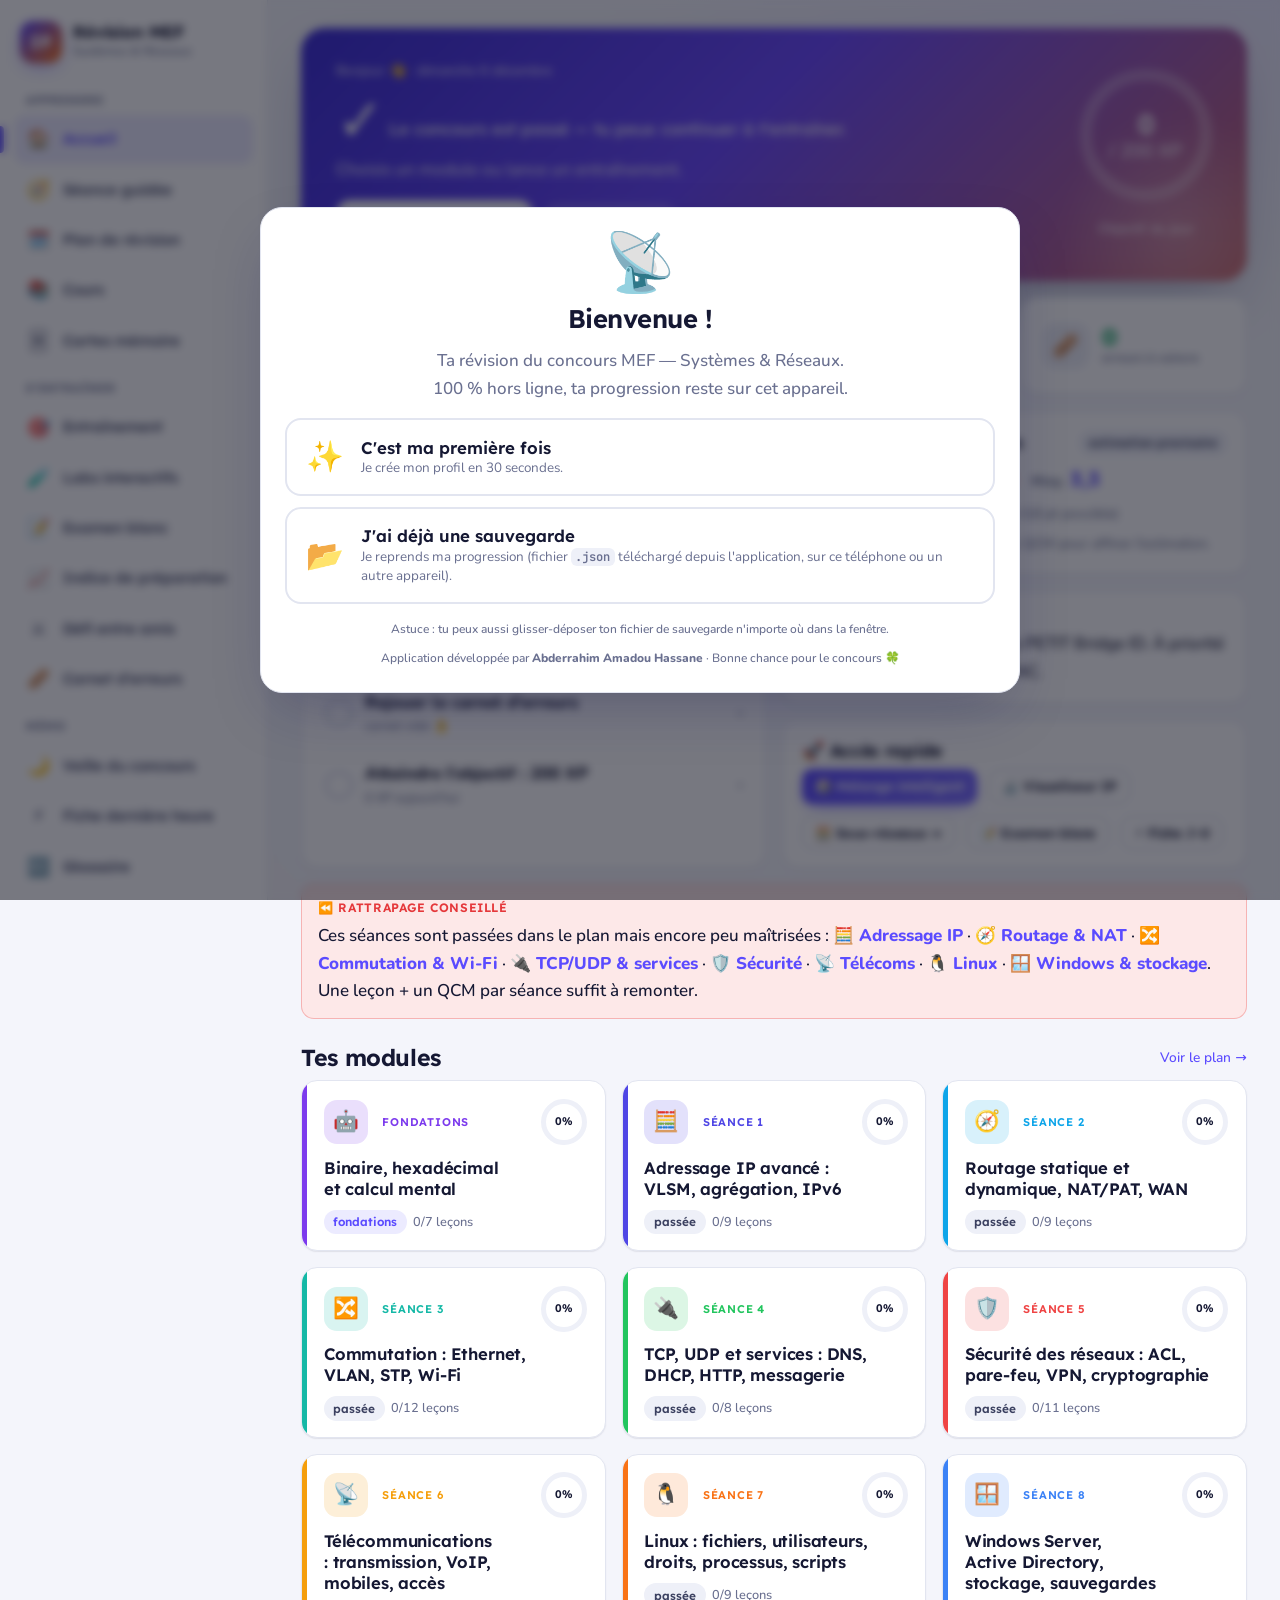
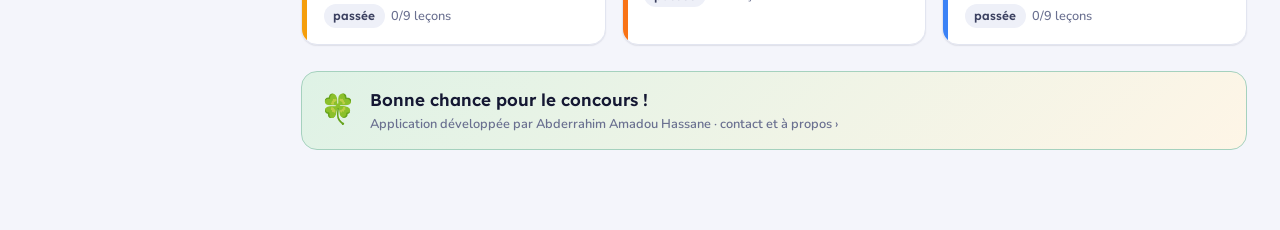
==== commit ad0b8384: "Défi entre amis : mêmes questions grâce à un code, sans Internet - 4 formats (calculs express, résea" ====
--- a/revision-concours-mef.html
+++ b/revision-concours-mef.html
@@ -613,6 +613,39 @@
 .checklist label { display: flex; gap: .6rem; align-items: center; padding: .5rem .7rem; border-radius: 11px; background: var(--surface-2); border: 1px solid var(--border); cursor: pointer; font-weight: 600; }
 .checklist input { width: 1.15rem; height: 1.15rem; accent-color: var(--ok); }
 .checklist label:has(input:checked) { background: var(--ok-soft); border-color: color-mix(in srgb, var(--ok) 40%, transparent); text-decoration: line-through; color: var(--muted); }
+
+/* Lecture audio */
+.tts-on { background: color-mix(in srgb, var(--accent) 16%, transparent) !important; border-radius: 8px; box-shadow: 0 0 0 4px color-mix(in srgb, var(--accent) 16%, transparent); transition: background .2s; }
+.tts-bar {
+  position: fixed; z-index: 60; left: 50%; transform: translateX(-50%); bottom: calc(1rem + env(safe-area-inset-bottom));
+  display: flex; align-items: center; gap: .35rem; padding: .45rem .55rem .45rem .8rem; border-radius: 18px;
+  background: color-mix(in srgb, var(--surface) 92%, transparent); backdrop-filter: blur(12px); -webkit-backdrop-filter: blur(12px);
+  border: 1px solid var(--border-strong); box-shadow: var(--shadow-lg); animation: slideUp .25s ease; max-width: calc(100vw - 1.5rem);
+}
+:root[data-nav="mobile"] .tts-bar { bottom: auto; top: calc(60px + env(safe-area-inset-top)); }
+.tts-ico { font-size: 1.2rem; }
+.tts-info { display: flex; flex-direction: column; line-height: 1.15; margin-right: .3rem; min-width: 4.2rem; }
+.tts-info b { font-family: var(--font-display); font-weight: 600; font-size: .85rem; }
+.tts-info small { color: var(--muted); font-size: .72rem; font-weight: 700; }
+.tts-b { width: 38px; height: 38px; border-radius: 11px; border: 1px solid var(--border); background: var(--surface); color: var(--text); cursor: pointer; font-size: 1rem; display: grid; place-items: center; }
+.tts-b:hover { border-color: var(--primary); color: var(--primary); }
+.tts-rate { width: auto; padding: 0 .5rem; font-family: var(--font-display); font-weight: 700; font-size: .8rem; }
+
+/* Défi entre amis */
+.defi-formats { display: grid; gap: .5rem; }
+.defi-f { display: flex; gap: .8rem; align-items: center; text-align: left; padding: .7rem .85rem; border-radius: 14px; border: 2px solid var(--border); background: var(--surface); color: var(--text); cursor: pointer; transition: border-color .15s, background .15s; }
+.defi-f:hover { border-color: var(--accent); background: var(--accent-soft); }
+.defi-f .e { font-size: 1.6rem; }
+.defi-f b { display: block; font-family: var(--font-display); font-weight: 600; }
+.defi-f small { display: block; color: var(--muted); font-size: .8rem; }
+.defi-code { display: inline-block; margin-top: .6rem; padding: .5rem 1rem; border-radius: 14px; font-size: clamp(1.15rem, 1rem + 1vw, 1.6rem); font-weight: 800; letter-spacing: .06em; background: var(--surface-3); border: 2px dashed var(--border-strong); user-select: all; overflow-wrap: anywhere; }
+.defi-share { justify-content: center; }
+.defi-vs { display: flex; align-items: center; justify-content: center; gap: 1rem; flex-wrap: wrap; }
+.defi-vs > div:not(.vs) { min-width: 8.5rem; padding: .8rem 1rem; border-radius: 16px; background: var(--surface-2); border: 1px solid var(--border); display: flex; flex-direction: column; }
+.defi-vs small { color: var(--muted); font-weight: 700; font-size: .78rem; }
+.defi-vs b { font-family: var(--font-display); font-size: 1.8rem; font-weight: 800; }
+.defi-vs span { color: var(--muted); font-family: var(--mono); font-size: .85rem; }
+.defi-vs .vs { font-family: var(--font-display); font-weight: 800; color: var(--accent); font-size: 1.2rem; }
 
 /* ---------- Generic components ---------- */
 .card {
@@ -1839,7 +1872,8 @@
     notes: {},          // { lessonId: texte }
     guided: null,       // séance guidée du jour { day, mod, done, ... }
     readiness: {},      // { 'AAAA-MM-JJ': moyenne estimée }
-    veille: null        // parcours « veille du concours » du jour
+    veille: null,       // parcours « veille du concours » du jour
+    defis: []           // défis entre amis joués
   });
 
   let mem = null; // repli si localStorage indisponible
@@ -2153,6 +2187,7 @@
   const BADGES = [
     { id: 'first', e: '🌱', n: 'Premiers pas', d: 'Première bonne réponse' },
     { id: 'guided', e: '🧭', n: 'Sur les rails', d: 'Terminer une séance guidée' },
+    { id: 'defi', e: '⚔️', n: 'Duelliste', d: 'Gagner un défi entre amis' },
     { id: 'goal1', e: '🎯', n: 'Objectif atteint', d: 'Atteindre l\'objectif du jour' },
     { id: 'streak3', e: '🔥', n: 'En feu', d: '3 jours d\'objectif d\'affilée' },
     { id: 'streak7', e: '☄️', n: 'Inarrêtable', d: '7 jours d\'objectif d\'affilée' },
@@ -2649,6 +2684,7 @@
     { href: '#/labs', ico: '🧪', label: 'Labs interactifs', match: /^\/labs?/ },
     { href: '#/examen', ico: '📝', label: 'Examen blanc', match: /^\/examen/ },
     { href: '#/preparation', ico: '📈', label: 'Indice de préparation', match: /^\/preparation/ },
+    { href: '#/defi', ico: '⚔️', label: 'Défi entre amis', match: /^\/defi/ },
     { href: '#/erreurs', ico: '🩹', label: 'Carnet d\'erreurs', match: /^\/erreurs/, count: () => Object.keys(App.store.state.errors).length },
     { sep: 'Mémo' },
     { href: '#/veille', ico: '🌙', label: 'Veille du concours', match: /^\/veille/ },
@@ -2663,7 +2699,7 @@
     { href: '#/', ico: '🏠', label: 'Accueil', match: /^\/$/ },
     { href: '#/cours', ico: '📚', label: 'Cours', match: /^\/(cours|pretest)/ },
     { href: '#/cartes', ico: '🃏', label: 'Cartes', match: /^\/cartes/, count: () => App.srs.counts().due },
-    { href: '#/entrainement', ico: '🎯', label: 'S\'entraîner', match: /^\/(entrainement|gen|quiz|exo|eclair|labs?|examen|erreurs|preparation)/ },
+    { href: '#/entrainement', ico: '🎯', label: 'S\'entraîner', match: /^\/(entrainement|gen|quiz|exo|eclair|labs?|examen|erreurs|preparation|defi)/ },
     { href: '#/plus', ico: '☰', label: 'Plus', match: /^\/(plus|fiche|glossaire|recherche|profil|plan|apropos|seance|aide|veille)/ }
   ];
 
@@ -3155,6 +3191,182 @@
       go(0);
     }
   });
+})();
+
+</script>
+  <script>
+/* js/views/tts.js */
+/* Vue : lecture à voix haute (synthèse vocale du navigateur, hors ligne sur la plupart des appareils).
+   Lit une page bloc par bloc (titres, paragraphes, listes, encadrés), surligne le passage en cours,
+   avec un lecteur flottant : pause / reprise, passage suivant, vitesse, arrêt. */
+(function () {
+  'use strict';
+  const App = window.App;
+  const U = App.util;
+  const synth = window.speechSynthesis;
+  const SUPPORTED = !!(synth && window.SpeechSynthesisUtterance);
+
+  let queue = [], idx = 0, playing = false, paused = false, keepAlive = null, bar = null, curEl = null, token = 0;
+
+  /* Texte « prononçable » : symboles du cours lus en français */
+  function speakable(t) {
+    return String(t)
+      .replace(/\s+/g, ' ')
+      .replace(/(\d)\s*\/\s*(\d)/g, '$1 sur $2')
+      .replace(/\/(\d{1,3})\b/g, ' barre oblique $1')
+      .replace(/→|⇒|->/g, ', donne, ')
+      .replace(/←/g, ', vient de, ')
+      .replace(/↔/g, ' et réciproquement ')
+      .replace(/≤/g, ' inférieur ou égal à ').replace(/≥/g, ' supérieur ou égal à ')
+      .replace(/≠/g, ' différent de ').replace(/≈/g, ' environ ')
+      .replace(/×/g, ' fois ').replace(/÷/g, ' divisé par ').replace(/−/g, ' moins ')
+      .replace(/\s=\s/g, ' égale ').replace(/·/g, ', ')
+      .replace(/\be\.g\./gi, 'par exemple').replace(/\bcf\./gi, 'voir')
+      .replace(/\s\+\s/g, ' plus ')
+      .replace(/[«»"]/g, '')
+      .replace(/[\u2600-\u27BF\uFE0F]|\uD83C[\uDC00-\uDFFF]|\uD83D[\uDC00-\uDFFF]|\uD83E[\uDD00-\uDFFF]/g, '')
+      .trim();
+  }
+
+  function textOf(el) {
+    const c = el.cloneNode(true);
+    c.querySelectorAll('button, .tts-skip, .help-btn, script, style').forEach((x) => x.remove());
+    c.querySelectorAll('sup').forEach((s) => { const v = s.textContent.trim(); s.textContent = /^\d+$/.test(v) ? ' puissance ' + v + ' ' : v; });
+    c.querySelectorAll('sub').forEach((s) => { s.textContent = ' indice ' + s.textContent + ' '; });
+    c.querySelectorAll('.bits').forEach((s) => { s.textContent = ' ' + s.textContent.replace(/\s+/g, '').replace(/\./g, ' point ') + ' '; });
+    c.querySelectorAll('.frac').forEach((s) => { const sp = s.querySelectorAll('span'); if (sp.length === 2) s.textContent = ` ${sp[0].textContent} sur ${sp[1].textContent} `; });
+    return speakable(c.textContent);
+  }
+
+  /* Découpe en phrases de taille raisonnable (contourne la coupure des longues lectures sur Chrome) */
+  function chunks(text) {
+    const out = [];
+    (text.match(/[^.!?;:]+[.!?;:]*\s*/g) || [text]).map((x) => x.trim()).forEach((s) => {
+      if (!s) return;
+      if (out.length && (out[out.length - 1] + ' ' + s).length < 200) out[out.length - 1] += ' ' + s;
+      else out.push(s);
+    });
+    return out;
+  }
+
+  /* Blocs lisibles d'une zone de page, dans l'ordre */
+  function blocksOf(root) {
+    const sel = 'h1, h2, h3, h4, p, li, .f, tr, .essentiel .tag, .co-h, .lead';
+    const all = U.$$(sel, root).filter((el) => {
+      if (el.closest('.q-card, .widget, pre, .tts-bar, .lesson-dock, .crumbs, .reveal-body:not(.tts-force), details:not([open]) > :not(summary), .lesson-aside, .help-btn, .coach')) return false;
+      if (el.parentElement && el.parentElement.closest(sel)) return false; // pas de double lecture
+      const r = el.getBoundingClientRect();
+      return r.width > 0 && r.height > 0;
+    });
+    return all.map((el) => ({ el, text: textOf(el) })).filter((b) => b.text.length > 1);
+  }
+
+  function voice() {
+    const vs = synth.getVoices() || [];
+    return vs.find((v) => /^fr[-_]FR/i.test(v.lang) && v.localService) || vs.find((v) => /^fr[-_]FR/i.test(v.lang)) || vs.find((v) => /^fr/i.test(v.lang)) || null;
+  }
+
+  function rate() { return App.store.state.settings.ttsRate || 1; }
+
+  function highlight(el) {
+    if (curEl) curEl.classList.remove('tts-on');
+    curEl = el || null;
+    if (curEl) {
+      curEl.classList.add('tts-on');
+      const r = curEl.getBoundingClientRect();
+      if (r.top < 80 || r.bottom > window.innerHeight - 140) curEl.scrollIntoView({ behavior: 'smooth', block: 'center' });
+    }
+  }
+
+  function speakNext() {
+    if (!playing) return;
+    if (idx >= queue.length) { tts.stop(); App.ui.toast('🔊', 'Lecture terminée.'); return; }
+    const item = queue[idx];
+    highlight(item.el);
+    const parts = chunks(item.text);
+    const my = ++token;
+    let k = 0;
+    const one = () => {
+      if (my !== token || !playing) return;
+      if (k >= parts.length) { idx++; speakNext(); return; }
+      const u = new SpeechSynthesisUtterance(parts[k++]);
+      u.lang = 'fr-FR';
+      const v = voice();
+      if (v) u.voice = v;
+      u.rate = rate();
+      u.onend = () => { if (my === token) one(); };
+      u.onerror = (e) => { if (my === token && e.error !== 'interrupted' && e.error !== 'canceled') { idx++; speakNext(); } };
+      synth.speak(u);
+    };
+    one();
+    drawBar();
+  }
+
+  function drawBar() {
+    if (!bar) {
+      bar = U.el(`<div class="tts-bar" role="region" aria-label="Lecture audio"></div>`);
+      document.body.appendChild(bar);
+    }
+    const r = rate();
+    bar.innerHTML = `<span class="tts-ico">🔊</span>
+      <div class="tts-info"><b>${paused ? 'En pause' : 'Lecture'}</b><small>${Math.min(idx + 1, queue.length)} / ${queue.length}</small></div>
+      <button class="tts-b" data-t="toggle" title="${paused ? 'Reprendre' : 'Pause'}">${paused ? '▶' : '⏸'}</button>
+      <button class="tts-b" data-t="prev" title="Passage précédent">⏮</button>
+      <button class="tts-b" data-t="next" title="Passage suivant">⏭</button>
+      <button class="tts-b tts-rate" data-t="rate" title="Vitesse">${String(r).replace('.', ',')}×</button>
+      <button class="tts-b" data-t="stop" title="Arrêter">⏹</button>`;
+    bar.querySelectorAll('[data-t]').forEach((b) => b.addEventListener('click', () => tts[b.dataset.t]()));
+  }
+
+  const tts = (App.tts = {
+    supported: SUPPORTED,
+    /* Lit une liste de blocs [{el?, text}] */
+    play(blocks) {
+      if (!SUPPORTED) { App.ui.toast('🔇', 'La lecture à voix haute n\'est pas disponible sur ce navigateur.'); return; }
+      tts.stop(true);
+      queue = blocks.filter((b) => b.text);
+      if (!queue.length) return;
+      idx = 0; playing = true; paused = false;
+      if (!voice() && synth.getVoices().length) App.ui.toast('🔊', 'Aucune voix française installée : la lecture utilise la voix par défaut. (Réglages du téléphone → Synthèse vocale.)', '', 5000);
+      clearInterval(keepAlive);
+      keepAlive = setInterval(() => { if (playing && !paused && synth.speaking) { synth.pause(); synth.resume(); } }, 12000);
+      speakNext();
+    },
+    readEl(root) { tts.play(blocksOf(root)); },
+    readTexts(list) { tts.play(list.map((t) => ({ el: null, text: speakable(String(t).replace(/<[^>]+>/g, ' ')) }))); },
+    toggle() {
+      if (!playing) return;
+      if (paused) { paused = false; synth.resume(); if (!synth.speaking) speakNext(); }
+      else { paused = true; synth.pause(); }
+      drawBar();
+    },
+    next() { if (!playing) return; token++; synth.cancel(); idx = Math.min(queue.length, idx + 1); paused = false; speakNext(); },
+    prev() { if (!playing) return; token++; synth.cancel(); idx = Math.max(0, idx - 1); paused = false; speakNext(); },
+    rate() {
+      const steps = [0.85, 1, 1.15, 1.3, 1.5];
+      const cur = rate();
+      const nx = steps[(steps.indexOf(cur) + 1) % steps.length] || 1;
+      App.store.state.settings.ttsRate = nx;
+      App.store.save();
+      if (playing) { token++; synth.cancel(); paused = false; speakNext(); } else drawBar();
+    },
+    stop(silent) {
+      token++;
+      playing = false; paused = false;
+      clearInterval(keepAlive);
+      if (SUPPORTED) synth.cancel();
+      highlight(null);
+      if (bar) { bar.remove(); bar = null; }
+    },
+    /* Bouton « Écouter » réutilisable */
+    btn(label, cls) { return SUPPORTED ? `<button type="button" class="btn ${cls || 'sm soft'} tts-btn" data-tts>🔊 ${label || 'Écouter'}</button>` : ''; }
+  });
+
+  if (SUPPORTED) {
+    try { synth.getVoices(); if (synth.addEventListener) synth.addEventListener('voiceschanged', () => {}); } catch (e) { /* ignore */ }
+    window.addEventListener('beforeunload', () => synth.cancel());
+  }
+  App.bus.on('route', () => tts.stop(true));
 })();
 
 </script>
@@ -9865,6 +10077,7 @@
         if (n >= 10 && ok === n) App.game.award('perfect');
         const summary = { n, ok, pct, xp: S.xp, maxCombo: S.maxCombo, secs, results: S.results, score: S.score };
         if (opts.onFinish) opts.onFinish(summary);
+        if (opts.onDone) { App.fx.sound('end'); App.ui.setFocus(false); window.scrollTo(0, 0); opts.onDone(summary); return; }
         App.fx.sound('end');
         if (pct >= 0.8 && n >= 5) App.fx.confetti(0.8);
         const emoji = n === 0 ? '👋' : pct >= 0.9 ? '🏆' : pct >= 0.7 ? '🎉' : pct >= 0.5 ? '💪' : '📚';
@@ -10260,7 +10473,7 @@
       }).join('')}</div>` : ''}
       ${gens.length ? `<h3 class="mt3">♾️ Générateurs d'exercices infinis</h3><div class="grid auto">${gens.map(genCard).join('')}</div>` : ''}`;
     } else {
-      body = m.phrases.length ? `<div class="card"><p class="muted small">Récite-les de mémoire avant de commencer la séance suivante, puis vérifie. C'est le rappel actif le plus rentable.</p>
+      body = m.phrases.length ? `<div class="card"><div class="row between"><p class="muted small mb0">Récite-les de mémoire avant de commencer la séance suivante, puis vérifie. C'est le rappel actif le plus rentable.</p>${App.tts.btn('Écouter les 5 phrases')}</div>
         <div data-recite>${m.phrases.map((ph, i) => `<div class="co ex reveal"><div class="co-h">Phrase ${i + 1}</div><div class="small muted">${hintOf(ph)}</div><div class="mt1"><button class="btn sm soft reveal-btn">Voir la réponse</button></div><div class="reveal-body mt1"><b>${ph}</b></div></div>`).join('')}</div></div>` : '<p class="muted">Pas de phrases pour ce module.</p>';
     }
 
@@ -10289,6 +10502,8 @@
       <div class="tabs mt2">${tabs.map(([k, l]) => `<button data-tab="${k}" class="${k === tab ? 'on' : ''}">${l}</button>`).join('')}</div>
       ${body}`, { help: 'cours' });
     U.$$('.tabs button').forEach((b) => b.addEventListener('click', () => R.go(`/cours/${m.id}?tab=${b.dataset.tab}`)));
+    const tp = document.querySelector('#view [data-tts]');
+    if (tp) tp.addEventListener('click', () => App.tts.readTexts(m.phrases.map((ph, k) => `Phrase ${k + 1}. ${ph}`)));
   }, { keepScroll: false });
 
   function hintOf(ph) {
@@ -10330,7 +10545,7 @@
         ${App.guided.active(m.id) ? `<a class="guided-pill" href="#/seance">🧭 Séance guidée en cours · étape Leçons (${doneN}/${m.lessons.length}) <b>↩ revenir au parcours</b></a>` : ''}
         <div class="row between" style="align-items:flex-start">
           <div class="grow"><div class="lesson-kicker" style="color:${m.color}">${m.icon} ${m.label} · leçon ${i + 1}/${m.lessons.length} · ${l.min || 5} min</div><h1 class="mt1">${l.title}</h1></div>
-          ${isDone ? '<span class="chip ok">✓ comprise</span>' : ''}
+          <div class="row" style="gap:.4rem">${App.tts.btn('Écouter')}${isDone ? '<span class="chip ok">✓ comprise</span>' : ''}</div>
         </div>
         ${App.ui.bar((i + 1) / m.lessons.length)}
         ${l.essentiel ? `<div class="essentiel mt2"><div class="tag">⚡ L'essentiel en 30 secondes</div>${l.essentiel}</div>` : '<div class="mt2"></div>'}
@@ -10345,6 +10560,8 @@
       </div>
       ${outline}
       </div>`, { wide: true, help: 'lecon' });
+    const tb = v.querySelector('[data-tts]');
+    if (tb) tb.addEventListener('click', () => App.tts.readEl(v.querySelector('.lesson-main')));
     const rp = v.querySelector('.read-progress > i');
     const onScroll = () => {
       const max = document.documentElement.scrollHeight - window.innerHeight;
@@ -10469,7 +10686,8 @@
             <div class="face back"><span class="tag">Réponse</span><div class="fc-text prose">${c.back}</div></div>
           </div>
         </div>
-        <div id="rateBox" class="mt2"><button class="btn primary lg block" id="flipBtn">Retourner la carte <span class="k">Espace</span></button></div>`;
+        <div id="rateBox" class="mt2"><button class="btn primary lg block" id="flipBtn">Retourner la carte <span class="k">Espace</span></button></div>
+        ${App.tts.supported ? '<div class="center mt1"><button class="btn sm ghost" id="cardTts">🔊 Lire la carte</button></div>' : ''}`;
       const flip = host.querySelector('#flip');
       // hauteur adaptée au contenu le plus long
       requestAnimationFrame(() => {
@@ -10478,6 +10696,8 @@
         flip.style.minHeight = Math.min(h, 620) + 'px';
       });
       flip.addEventListener('click', doFlip);
+      const ct = host.querySelector('#cardTts');
+      if (ct) ct.addEventListener('click', () => App.tts.readTexts(flipped ? [c.front, 'Réponse : ' + c.back] : [c.front]));
       host.querySelector('#flipBtn').addEventListener('click', doFlip);
     }
 
@@ -10570,6 +10790,7 @@
       <div class="page-head"><h1>🎯 Entraînement</h1><div class="sub">S'entraîner à se rappeler (et pas seulement relire) : c'est la méthode la plus efficace pour retenir.</div></div>
       <div class="grid c2">
         <a class="card hover" href="#/quiz/mix" style="color:inherit;text-decoration:none;background:linear-gradient(135deg,var(--primary-soft),var(--surface))"><h3>🎲 Mélange intelligent</h3><p class="small muted mb0">15 questions qui mélangent tes erreurs, tes modules faibles et les séances déjà vues. L'alternance des thèmes imite le jour J.</p></a>
+        <a class="card hover" href="#/defi" style="color:inherit;text-decoration:none;background:linear-gradient(135deg,var(--accent-soft),var(--surface))"><h3>⚔️ Défi entre amis</h3><p class="small muted mb0">Un code, les mêmes questions pour toi et tes amis, même sans Internet. Qui fera le meilleur score ?</p></a>
         <a class="card hover" href="#/erreurs" style="color:inherit;text-decoration:none"><h3>🩹 Carnet d'erreurs</h3><p class="small muted mb0">${Object.keys(st.errors).length} erreur(s) en attente. Une erreur sort du carnet après 2 bonnes réponses d'affilée.</p></a>
       </div>
 
@@ -11184,6 +11405,183 @@
   });
 
   App.help.TEXTS.prep = { t: '📈 Indice de préparation', h: '<p>Une estimation de tes notes E1, E2 et de ta moyenne, calculée sur tes résultats (questions, leçons, cartes, exercices, examens). <b>100 %</b> correspond à une moyenne de 12/20.</p><ul><li>Les <b>priorités</b> sont les modules qui peuvent te rapporter le plus de points : lance leur séance guidée.</li><li>Fais un <b>examen express</b> pour fiabiliser l\'estimation.</li></ul>' };
+})();
+
+</script>
+  <script>
+/* js/controllers/defi.js */
+/* Défi entre amis : un code (format + graine) génère exactement les mêmes questions chez chacun, sans Internet.
+   Après la partie, un « code résultat » (code + score + temps) se partage : l'ami qui le saisit joue
+   les mêmes questions et voit la comparaison à la fin. */
+(function () {
+  'use strict';
+  const App = window.App;
+  const U = App.util;
+  const R = App.router;
+
+  const FORMATS = {
+    C: { title: 'Calculs express', icon: '🧮', desc: 'Binaire, masques, sous-réseaux, IPv6, ports, chmod, décibels.', n: 12, build(r) {
+      const ids = ['bin-d2b', 'bin-b2d', 'mask', 'hosts', 'subnet', 'wildcard', 'v6-compress', 'ports', 'chmod', 'umask', 'db'].filter((id) => App.gen.byId[id]);
+      return Array.from({ length: 12 }, (_, i) => App.gen.make(r.pick(ids), r.int(1, 2), (r() * 4294967296) >>> 0, true));
+    } },
+    R: { title: 'Réseaux & télécoms (E2)', icon: '🌐', desc: 'QCM des séances 1 à 6 + calculs d\'adressage.', n: 15, build(r) {
+      const qcm = r.shuffle(['m0', 's1', 's2', 's3', 's4', 's5', 's6'].flatMap((id) => (App.content.mod(id) || { qcm: [] }).qcm)).slice(0, 11);
+      const gens = ['subnet', 'mask', 'hosts', 'ports'].filter((id) => App.gen.byId[id]);
+      return qcm.concat(Array.from({ length: 4 }, () => App.gen.make(r.pick(gens), r.int(1, 2), (r() * 4294967296) >>> 0)));
+    } },
+    S: { title: 'Systèmes (E1)', icon: '🖥️', desc: 'Linux, Windows Server, AD, stockage, sauvegardes.', n: 12, build(r) {
+      const qcm = r.shuffle(['s7', 's8'].flatMap((id) => (App.content.mod(id) || { qcm: [] }).qcm)).slice(0, 10);
+      const gens = ['chmod', 'cron-read', 'raid'].filter((id) => App.gen.byId[id]);
+      return qcm.concat(Array.from({ length: 2 }, () => App.gen.make(r.pick(gens), r.int(1, 2), (r() * 4294967296) >>> 0)));
+    } },
+    T: { title: 'Tout le programme', icon: '🎯', desc: 'Un peu de tout, comme le jour J.', n: 15, build(r) {
+      const qcm = r.shuffle(App.content.modules.flatMap((m) => m.qcm)).slice(0, 12);
+      const gens = ['subnet', 'chmod', 'bin-d2b', 'ports'].filter((id) => App.gen.byId[id]);
+      return qcm.concat(Array.from({ length: 3 }, () => App.gen.make(r.pick(gens), r.int(1, 2), (r() * 4294967296) >>> 0)));
+    } }
+  };
+
+  const fmtCode = (f, seed) => `MEF-${f}${seed.toString(36).toUpperCase().padStart(6, '0')}`;
+  function parse(str) {
+    const m = String(str || '').toUpperCase().replace(/\s+/g, '').match(/MEF-?([CRST])([0-9A-Z]{1,7})(?:[.\-_/](\d{1,2})[.\-_/](\d{1,4}))?/);
+    if (!m) return null;
+    const seed = parseInt(m[2], 36) >>> 0;
+    return { f: m[1], seed, code: fmtCode(m[1], seed), vs: m[3] != null ? { score: +m[3], secs: +m[4] } : null };
+  }
+  const resultCode = (code, score, secs) => `${code}.${score}.${Math.round(secs)}`;
+
+  function questions(f, seed) {
+    const qs = FORMATS[f].build(U.rng(seed)).filter(Boolean);
+    return qs.map((q) => { const c = Object.assign({}, q); delete c._order; delete c._rorder; return c; });
+  }
+
+  function share(text) {
+    if (navigator.share) { navigator.share({ text }).catch(() => {}); return; }
+    copy(text);
+  }
+  function copy(text) {
+    const done = () => App.ui.toast('📋', 'Copié ! Colle-le dans WhatsApp, un SMS ou un e-mail.');
+    if (navigator.clipboard && navigator.clipboard.writeText) navigator.clipboard.writeText(text).then(done, () => fallback());
+    else fallback();
+    function fallback() {
+      const ta = document.createElement('textarea');
+      ta.value = text; ta.style.position = 'fixed'; ta.style.opacity = '0';
+      document.body.appendChild(ta); ta.select();
+      try { document.execCommand('copy'); done(); } catch (e) { App.ui.toast('⚠️', 'Copie impossible : sélectionne le code à la main.'); }
+      ta.remove();
+    }
+  }
+  const shareBtns = (text) => `<div class="row mt1 defi-share">
+      <a class="btn primary" href="https://wa.me/?text=${encodeURIComponent(text)}" target="_blank" rel="noopener">💬 WhatsApp</a>
+      <button class="btn" data-copy>📋 Copier le message</button>
+      ${navigator.share ? '<button class="btn" data-share>📤 Partager…</button>' : ''}</div>`;
+  function bindShare(root, text) {
+    const c = root.querySelector('[data-copy]'); if (c) c.addEventListener('click', () => copy(text));
+    const s = root.querySelector('[data-share]'); if (s) s.addEventListener('click', () => share(text));
+  }
+
+  /* ---------- Accueil du défi ---------- */
+  R.add('/defi', (p, query) => {
+    App.layout.setTitle('Défi entre amis');
+    const st = App.store.state;
+    const hist = (st.defis || []).slice().reverse().slice(0, 8);
+    const v = App.ui.mount(`
+      <div class="page-head"><h1>⚔️ Défi entre amis</h1><div class="sub">Lance un défi : un <b>code</b> génère exactement les mêmes questions chez ton ami, même sans Internet. Le meilleur score gagne (à égalité, le plus rapide).</div></div>
+      <div class="grid c2">
+        <div class="card"><h3>🆕 Créer un défi</h3><p class="small muted">Choisis le type de questions :</p>
+          <div class="defi-formats">${Object.entries(FORMATS).map(([k, f]) => `<button class="defi-f" data-f="${k}"><span class="e">${f.icon}</span><span><b>${f.title}</b><small>${f.n} questions · ${f.desc}</small></span></button>`).join('')}</div>
+        </div>
+        <div class="card"><h3>🎟️ Relever un défi</h3><p class="small muted">Saisis le code reçu (par exemple <code>MEF-R4K9Z2Q</code> ou un code résultat <code>MEF-R4K9Z2Q.12.151</code>).</p>
+          <input class="input mono" id="dCode" placeholder="MEF-…" autocomplete="off" spellcheck="false" value="${U.esc(query.code || '')}">
+          <button class="btn primary block mt1" id="dGo">⚔️ Relever le défi</button>
+          <div class="tiny muted mt1">Astuce : colle tout le message reçu, le code est retrouvé automatiquement.</div>
+        </div>
+      </div>
+      ${hist.length ? `<h2 class="mt3">📜 Mes derniers défis</h2>${App.md.table(['Date', 'Défi', 'Mon score', 'Adversaire', 'Résultat'], hist.map((h) => {
+        const f = FORMATS[h.f] || { icon: '', title: '' };
+        const vs = h.vs ? `${h.vs.score}/${h.n} · ${U.fmtDuration(h.vs.secs)}` : '—';
+        const res = !h.vs ? '<span class="chip">créé</span>' : h.win > 0 ? '<span class="chip ok">🏆 gagné</span>' : h.win < 0 ? '<span class="chip ko">perdu</span>' : '<span class="chip warn">égalité</span>';
+        return [new Date(h.at).toLocaleDateString('fr-FR'), `${f.icon} <span class="mono">${h.code}</span>`, `<b>${h.score}/${h.n}</b> · ${U.fmtDuration(h.secs)}`, vs, res];
+      }))}` : ''}`, { help: 'defi' });
+    U.$$('[data-f]', v).forEach((b) => b.addEventListener('click', () => {
+      const seed = (Math.random() * 2176782336) >>> 0; // 6 caractères en base 36
+      R.go('/defi/jouer?code=' + fmtCode(b.dataset.f, seed));
+    }));
+    const go = () => {
+      const c = parse(v.querySelector('#dCode').value);
+      if (!c) { App.ui.toast('⚠️', 'Code introuvable. Il commence par <b>MEF-</b>.'); return; }
+      R.go('/defi/jouer?code=' + c.code + (c.vs ? `.${c.vs.score}.${c.vs.secs}` : ''));
+    };
+    v.querySelector('#dGo').addEventListener('click', go);
+    v.querySelector('#dCode').addEventListener('keydown', (e) => { if (e.key === 'Enter') go(); });
+  });
+
+  /* ---------- Avant de jouer ---------- */
+  R.add('/defi/jouer', (p, query) => {
+    const c = parse(query.code);
+    if (!c) return R.go('/defi');
+    const f = FORMATS[c.f];
+    App.layout.setTitle('Défi ' + c.code);
+    const nm = App.backup.name();
+    const invite = `⚔️ ${nm || 'Un ami'} te lance un défi « ${f.title} » sur l'appli Révision MEF !\nCode : ${c.code}\nOuvre l'application → Défi entre amis → « Relever un défi » et saisis ce code. Mêmes questions pour nous deux. Bonne chance ! 🍀`;
+    const v = App.ui.mount(`
+      ${App.ui.crumbs([['Défi entre amis', '#/defi'], [c.code]])}
+      <div class="card pad-lg center">
+        <div style="font-size:3rem">${f.icon}</div>
+        <h1 class="mb0">${f.title}</h1>
+        <p class="muted">${f.n} questions · le meilleur score gagne, à égalité le plus rapide.</p>
+        <div class="defi-code mono">${c.code}</div>
+        ${c.vs ? `<div class="co key mt2" style="text-align:left"><div class="co-h">🎯 Score à battre</div><b>${c.vs.score}/${f.n}</b> en <b>${U.fmtDuration(c.vs.secs)}</b>. À toi de jouer !</div>` : `<p class="small muted mt2">Envoie ce code à ton ami <b>maintenant</b> ou après ta partie (avec ton score).</p>${shareBtns(invite)}`}
+        <button class="btn accent lg mt3" id="play">⚔️ Jouer maintenant</button>
+      </div>`, { narrow: true });
+    if (!c.vs) bindShare(v, invite);
+    v.querySelector('#play').addEventListener('click', () => {
+      const qs = questions(c.f, c.seed);
+      App.runner.start({
+        title: `⚔️ ${f.title}`,
+        crumbs: [['Défi entre amis', '#/defi'], [c.code]],
+        questions: qs,
+        backHref: '#/defi',
+        help: 'defi',
+        onDone: (s) => result(c, f, s)
+      });
+    });
+  });
+
+  /* ---------- Résultat ---------- */
+  function result(c, f, s) {
+    const st = App.store.state;
+    const secs = Math.round(s.secs);
+    const n = s.n;
+    let win = 0;
+    if (c.vs) win = s.ok > c.vs.score ? 1 : s.ok < c.vs.score ? -1 : secs < c.vs.secs ? 1 : secs > c.vs.secs ? -1 : 0;
+    st.defis = st.defis || [];
+    st.defis.push({ code: c.code, f: c.f, score: s.ok, n, secs, at: Date.now(), vs: c.vs, win });
+    if (win > 0) App.game.award('defi');
+    App.store.save();
+    const rc = resultCode(c.code, s.ok, secs);
+    const nm = App.backup.name();
+    const msg = c.vs
+      ? `⚔️ Défi « ${f.title} » relevé : ${s.ok}/${n} en ${U.fmtDuration(secs)} (toi : ${c.vs.score}/${n} en ${U.fmtDuration(c.vs.secs)}). ${win > 0 ? 'J\'ai gagné 😎' : win < 0 ? 'Bien joué, revanche ?' : 'Égalité parfaite !'}\nRevanche avec le code : ${rc}`
+      : `⚔️ ${nm || 'Ton ami'} a fait ${s.ok}/${n} en ${U.fmtDuration(secs)} au défi « ${f.title} » sur l'appli Révision MEF. Peux-tu faire mieux ?\nCode : ${rc}\n(Application → Défi entre amis → « Relever un défi ».) 🍀`;
+    if (win > 0 || (!c.vs && s.ok / n >= 0.8)) App.fx.confetti(1);
+    const v = App.ui.mount(`
+      ${App.ui.crumbs([['Défi entre amis', '#/defi'], ['Résultat']])}
+      <div class="card pad-lg center">
+        <div style="font-size:3.2rem">${c.vs ? (win > 0 ? '🏆' : win < 0 ? '💪' : '🤝') : '⚔️'}</div>
+        <h1 class="mb0">${c.vs ? (win > 0 ? 'Victoire !' : win < 0 ? 'Défaite… de peu ?' : 'Égalité !') : `${s.ok} / ${n}`}</h1>
+        ${c.vs ? `<div class="defi-vs mt2"><div><small>Toi${nm ? ' (' + nm + ')' : ''}</small><b>${s.ok}/${n}</b><span>${U.fmtDuration(secs)}</span></div><div class="vs">VS</div><div><small>Ton ami</small><b>${c.vs.score}/${n}</b><span>${U.fmtDuration(c.vs.secs)}</span></div></div>`
+          : `<p class="muted">en ${U.fmtDuration(secs)} · +${s.xp} XP</p>`}
+        <h3 class="mt3">📨 Envoie ton résultat</h3>
+        <div class="defi-code mono">${rc}</div>
+        <p class="small muted">Ce code contient ton score et ton temps : ton ami jouera les mêmes questions et verra qui a gagné.</p>
+        ${shareBtns(msg)}
+        <div class="row mt3" style="justify-content:center"><a class="btn" href="#/defi">⚔️ Autre défi</a>${s.results.some((r) => !r.ok) ? '<a class="btn" href="#/erreurs">🩹 Mes erreurs</a>' : ''}</div>
+      </div>`, { narrow: true });
+    bindShare(v, msg);
+  }
+
+  App.help.TEXTS.defi = { t: '⚔️ Défi entre amis', h: '<ol><li><b>Crée un défi</b> (calculs, réseaux, systèmes ou tout le programme) : un code <code>MEF-…</code> est généré.</li><li>Joue, puis <b>envoie ton code résultat</b> (WhatsApp, SMS, copier).</li><li>Ton ami saisit le code dans « Relever un défi » : <b>mêmes questions</b>, et la comparaison s\'affiche à la fin.</li></ol><p class="small muted">Aucune connexion nécessaire pour jouer : seul l\'envoi du message passe par ton téléphone. Utilisez la même version de l\'application pour avoir exactement les mêmes questions.</p>' };
 })();
 
 </script>
@@ -11595,7 +11993,9 @@
       ${vl ? '<a class="guided-pill" href="#/veille">🌙 Veille du concours · étape 1 : relis la fiche en entier <b>↩ revenir au parcours</b></a>' : ''}
       ${f ? f.map((s) => `<div class="card mt2"><h2>${s.title}</h2><div class="prose">${s.html}</div></div>`).join('') : '<p class="muted">Fiche indisponible.</p>'}
       ${App.content.extras.reflexes ? `<div class="card mt2"><h2>🧭 Le jour J : 8 réflexes</h2><ol class="steps">${App.content.extras.reflexes.map((r) => `<li>${r}</li>`).join('')}</ol></div>` : ''}
-      <div class="row mt2">${vl ? '<button class="btn primary" id="ficheOk">✓ Fiche relue → suite de la veille</button>' : ''}<button class="btn" onclick="window.print()">🖨️ Imprimer</button></div>`, { help: 'fiche' });
+      <div class="row mt2">${vl ? '<button class="btn primary" id="ficheOk">✓ Fiche relue → suite de la veille</button>' : ''}${App.tts.btn('Écouter la fiche', '')}<button class="btn" onclick="window.print()">🖨️ Imprimer</button></div>`, { help: 'fiche' });
+    const ft = v.querySelector('[data-tts]');
+    if (ft) ft.addEventListener('click', () => App.tts.readEl(v));
     const ok = v.querySelector('#ficheOk');
     if (ok) ok.addEventListener('click', () => { App.veille.mark('fiche'); R.go('/veille'); });
   });
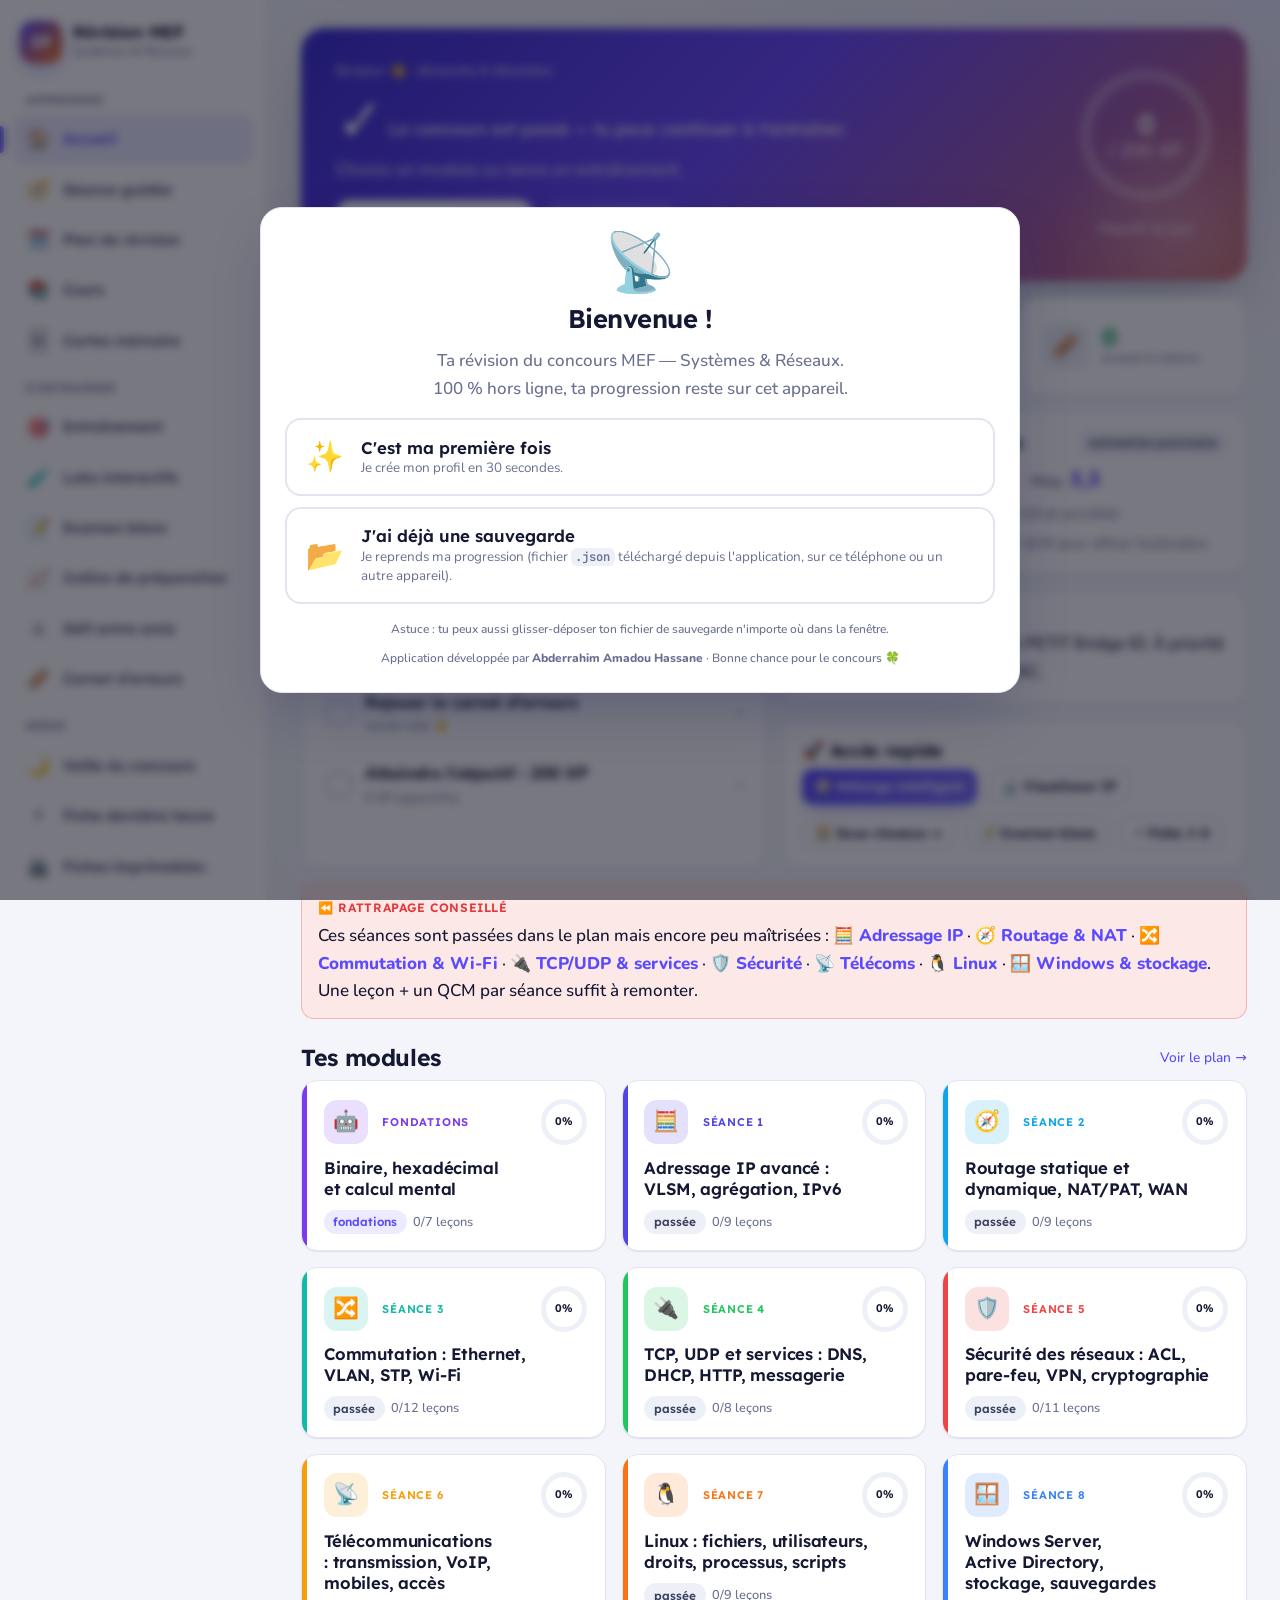
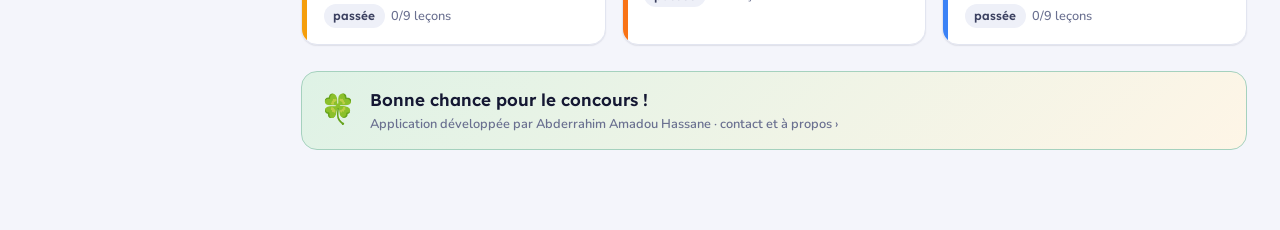
==== commit 4d69e3f4: "Fiches imprimables et export PDF - Page /imprimer (menu Mémo) : choix du contenu (essentiel de chaqu" ====
--- a/revision-concours-mef.html
+++ b/revision-concours-mef.html
@@ -647,6 +647,15 @@
 .defi-vs span { color: var(--muted); font-family: var(--mono); font-size: .85rem; }
 .defi-vs .vs { font-family: var(--font-display); font-weight: 800; color: var(--accent); font-size: 1.2rem; }
 
+.blanc-bar { position: sticky; top: .5rem; z-index: 5; }
+:root[data-nav="mobile"] .blanc-bar { top: calc(58px + env(safe-area-inset-top)); padding: .55rem .7rem; }
+@media (max-width: 600px) {
+  .blanc-bar .row { flex-wrap: nowrap; gap: .4rem; }
+  .blanc-bar #phaseLbl { display: none; }
+  .blanc-bar .btn { padding: .35rem .6rem; font-size: .8rem; min-height: 2.1rem; }
+  .blanc-bar .timer { font-size: 1rem; padding: .2rem .5rem; }
+}
+
 /* ---------- Generic components ---------- */
 .card {
   background: var(--surface);
@@ -1191,12 +1200,50 @@
   *, *::before, *::after { animation: none !important; transition: none !important; }
 }
 
+/* Fiches imprimables : aperçu à l'écran */
+.pick { display: flex; gap: .55rem; align-items: center; padding: .35rem 0; font-weight: 600; cursor: pointer; }
+.pick input, .chip-pick input { width: 1.1rem; height: 1.1rem; accent-color: var(--primary); }
+.chip-pick { display: inline-flex; align-items: center; gap: .35rem; padding: .3rem .65rem; border-radius: 99px; border: 1px solid var(--border); background: var(--surface-2); cursor: pointer; font-size: .85rem; font-weight: 600; }
+.chip-pick:has(input:checked) { border-color: var(--primary); background: var(--primary-soft); color: var(--primary); }
+.print-doc { margin-top: 1.5rem; background: #fff; color: #111; border-radius: 12px; padding: 2rem; box-shadow: var(--shadow); font-size: .92rem; line-height: 1.45; }
+.print-doc h1 { font-size: 1.4rem; margin: 0; color: #111; }
+.print-doc h2 { font-size: 1.2rem; color: #111; border-bottom: 3px solid var(--mc, #5b4bff); padding-bottom: .25rem; margin: 0 0 .3rem; }
+.print-doc h3 { font-size: .98rem; margin: .8rem 0 .25rem; color: #222; }
+.print-doc table.t th { background: #f1f1f6; color: #333; }
+.print-doc .co { background: #f7f7fb !important; border: 1px solid #ddd !important; padding: .4rem .6rem; margin: .4rem 0; }
+.pd-cover { display: flex; gap: 1rem; align-items: center; border-bottom: 2px solid #ddd; padding-bottom: .8rem; margin-bottom: 1rem; }
+.pd-cover p { margin: .2rem 0 0; color: #555; font-size: .85rem; }
+.pd-logo { width: 46px; height: 46px; border-radius: 12px; background: linear-gradient(135deg, #5b4bff, #ff7a1a); color: #fff; display: grid; place-items: center; font-weight: 800; -webkit-print-color-adjust: exact; print-color-adjust: exact; }
+.pd-mod { margin-bottom: 1.6rem; }
+.pd-sub { color: #666; font-size: .82rem; margin-bottom: .5rem; }
+.pd-ess { columns: 2 320px; column-gap: 1.6rem; }
+.pd-lesson { break-inside: avoid; margin-bottom: .6rem; }
+.pd-lesson ul, .pd-lesson ol { margin: .2rem 0 .4rem; padding-left: 1.1rem; }
+.pd-phr { break-inside: avoid; background: #f6f5ff; border-radius: 8px; padding: .4rem .8rem; -webkit-print-color-adjust: exact; print-color-adjust: exact; }
+.pd-cardgrid { display: grid; grid-template-columns: 1fr; gap: 0; }
+.pd-card { display: grid; grid-template-columns: 1fr 1fr; border: 1px dashed #999; border-bottom: 0; break-inside: avoid; }
+.pd-card:last-child { border-bottom: 1px dashed #999; }
+.pd-front, .pd-back { padding: .5rem .7rem; min-height: 3.2rem; }
+.pd-front { font-weight: 700; border-right: 1px dashed #bbb; }
+.pd-q > li { margin-bottom: .45rem; break-inside: avoid; }
+.pd-corr { margin: .3rem 0 .2rem; padding: .3rem .6rem; border-left: 3px solid #10a861; background: #f3fbf6; font-size: .88em; -webkit-print-color-adjust: exact; print-color-adjust: exact; }
+.print-doc .bits b { -webkit-print-color-adjust: exact; print-color-adjust: exact; }
+@media (max-width: 600px) { .print-doc { padding: 1rem; } .pd-card { grid-template-columns: 1fr; } .pd-front { border-right: 0; border-bottom: 1px dashed #bbb; } }
+
 @media print {
-  .sidebar, .topbar, .bottombar, .toasts, .q-actions, .btn { display: none !important; }
+  @page { margin: 12mm; }
+  .sidebar, .topbar, .bottombar, .toasts, .q-actions, .btn, .no-print, .help-btn, .coach, .tts-bar, .lesson-aside, .lesson-dock, .read-progress, .focus-head, .modal-bg, .tour { display: none !important; }
   .shell { display: block; }
-  body { background: #fff; }
-  .view { max-width: none; padding: 0; }
+  body { background: #fff !important; color: #111; font-size: 11pt; }
+  .view { max-width: none !important; padding: 0 !important; }
+  .card { box-shadow: none !important; break-inside: avoid; }
+  .print-doc { margin: 0; padding: 0; box-shadow: none; border-radius: 0; font-size: 10pt; }
+  .pd-mod { break-before: page; }
+  .pd-mod:first-of-type { break-before: auto; }
+  .pd-card { grid-template-columns: 1fr 1fr !important; }
+  a { color: inherit; text-decoration: none; }
 }
+
 
 </style>
 </head>
@@ -2689,6 +2736,7 @@
     { sep: 'Mémo' },
     { href: '#/veille', ico: '🌙', label: 'Veille du concours', match: /^\/veille/ },
     { href: '#/fiche', ico: '⚡', label: 'Fiche dernière heure', match: /^\/fiche/ },
+    { href: '#/imprimer', ico: '🖨️', label: 'Fiches imprimables', match: /^\/imprimer/ },
     { href: '#/glossaire', ico: '🔤', label: 'Glossaire', match: /^\/glossaire/ },
     { href: '#/recherche', ico: '🔎', label: 'Recherche', match: /^\/recherche/ },
     { href: '#/profil', ico: '👤', label: 'Profil & réglages', match: /^\/profil/ },
@@ -2700,7 +2748,7 @@
     { href: '#/cours', ico: '📚', label: 'Cours', match: /^\/(cours|pretest)/ },
     { href: '#/cartes', ico: '🃏', label: 'Cartes', match: /^\/cartes/, count: () => App.srs.counts().due },
     { href: '#/entrainement', ico: '🎯', label: 'S\'entraîner', match: /^\/(entrainement|gen|quiz|exo|eclair|labs?|examen|erreurs|preparation|defi)/ },
-    { href: '#/plus', ico: '☰', label: 'Plus', match: /^\/(plus|fiche|glossaire|recherche|profil|plan|apropos|seance|aide|veille)/ }
+    { href: '#/plus', ico: '☰', label: 'Plus', match: /^\/(plus|fiche|glossaire|recherche|profil|plan|apropos|seance|aide|veille|imprimer)/ }
   ];
 
   let back = null;
@@ -9943,6 +9991,148 @@
 })();
 
 </script>
+  <script>
+/* data/examens2.js */
+/* Sujets blancs supplémentaires (même format que le sujet d'Agadez) : Zinder et Maradi.
+   Partie I (réseaux et télécoms) sur 24 points → E2 ; Partie II (systèmes) sur 16 points → E1. */
+(function () {
+  'use strict';
+  const { table, code } = App.md;
+
+  const zinder = {
+    id: 'zinder',
+    title: 'Sujet blanc B — Zinder',
+    sub: 'Épreuves 1 et 2 · 2 h · Partie I (réseaux et télécoms) 24 points → note E2 ; Partie II (systèmes) 16 points → note E1.',
+    minutes: 120,
+    theme: 'Direction régionale des Impôts : VLSM /23, OSPF et secours, NAT/ACL Wi-Fi, STP, Wi-Fi, IPv6 ; Linux, AD/GPO, RAID 6, incrémentielles.',
+    context: `<p><b>Contexte.</b> La <b>Direction régionale des Impôts de Zinder</b> (deux bâtiments A et B, 300 agents, une recette, un Wi-Fi visiteurs) reçoit le bloc <b>10.30.0.0/23</b>. Elle est reliée au siège de Niamey par une <b>fibre opérateur à 100 Mbit/s</b> et, en secours, par un <b>lien satellite de 2 Mbit/s</b> ; un second lien la relie au bureau de Maradi. Le routage interne utilise <b>OSPF</b>. Tu es l'administrateur systèmes et réseaux de la direction.</p>
+<p class="small muted">Gestion du temps conseillée : Partie I : 55 min · Partie II : 35 min · relecture : 10 min.</p>`,
+    sections: [
+      {
+        id: 'I', title: 'PARTIE I — Réseaux et télécommunications', max: 24, note: 'Note E2 = Partie I × 20 / 24',
+        items: [
+          { q: '<b>Q1 a.</b> Bloc 10.30.0.0/23 : nombre total d\'adresses et masque en notation décimale.', pts: 1, fields: [{ label: 'Nombre d\'adresses', kind: 'num', a: 512 }, { label: 'Masque', kind: 'mask', a: '255.255.254.0' }], corr: '<p>32 − 23 = 9 bits d\'hôte → 2<sup>9</sup> = <b>512</b> adresses ; masque <b>255.255.254.0</b> (3<sup>e</sup> octet : 11111110 = 254).</p>' },
+          { q: '<b>Q1 b.</b> Plan VLSM (du plus grand au plus petit besoin, en partant de 10.30.0.0). Besoins (passerelle comprise) : Bâtiment A 200 · Bâtiment B 100 · Recette 50 · Wi-Fi visiteurs 25 · Serveurs 12 · deux liaisons WAN (Niamey puis Maradi).', pts: 4, fields: [{ label: 'Bâtiment A', kind: 'cidr', a: '10.30.0.0/24' }, { label: 'Bâtiment B', kind: 'cidr', a: '10.30.1.0/25' }, { label: 'Recette', kind: 'cidr', a: '10.30.1.128/26' }, { label: 'Wi-Fi visiteurs', kind: 'cidr', a: '10.30.1.192/27' }, { label: 'Serveurs', kind: 'cidr', a: '10.30.1.224/28' }, { label: 'WAN Niamey', kind: 'cidr', a: '10.30.1.240/30' }, { label: 'WAN Maradi', kind: 'cidr', a: '10.30.1.244/30' }],
+            corr: table(['Réseau', 'Besoin → taille', 'Adresse / préfixe', 'Plage utilisable', 'Broadcast'], [['Bâtiment A', '200 + 2 → 256 (/24)', '10.30.0.0/24', '10.30.0.1 → 10.30.0.254', '10.30.0.255'], ['Bâtiment B', '100 + 2 → 128 (/25)', '10.30.1.0/25', '.1 → .126', '10.30.1.127'], ['Recette', '50 + 2 → 64 (/26)', '10.30.1.128/26', '.129 → .190', '10.30.1.191'], ['Wi-Fi visiteurs', '25 + 2 → 32 (/27)', '10.30.1.192/27', '.193 → .222', '10.30.1.223'], ['Serveurs', '12 + 2 → 16 (/28)', '10.30.1.224/28', '.225 → .238', '10.30.1.239'], ['WAN Niamey', '2 + 2 → 4 (/30)', '10.30.1.240/30', '.241 → .242', '10.30.1.243'], ['WAN Maradi', '2 + 2 → 4 (/30)', '10.30.1.244/30', '.245 → .246', '10.30.1.247']]) + '<p>Total 504 adresses sur 512 ; reste 10.30.1.248/29. Barème : 0,5 par ligne juste (+0,5 pour l\'ordre décroissant).</p>' },
+          { q: '<b>Q1 c.</b> Pour le réseau de la Recette : adresse de broadcast et dernière adresse utilisable (attribuée à l\'imprimante réseau).', pts: 1, fields: [{ label: 'Broadcast', kind: 'ip', a: '10.30.1.191' }, { label: 'Dernière utilisable', kind: 'ip', a: '10.30.1.190' }], corr: '<p>Bloc de 64 : 128 + 64 − 1 = <b>10.30.1.191</b> ; dernière utilisable <b>10.30.1.190</b>.</p>' },
+          { q: '<b>Q1 d.</b> Quelle route résumée unique le siège doit-il connaître pour joindre tout Zinder ?', pts: 1, fields: [{ kind: 'cidr', a: '10.30.0.0/23' }], corr: '<p>Tout le plan est contenu dans le bloc attribué : <b>10.30.0.0/23</b> (255.255.254.0).</p>' },
+          { q: '<b>Q2 a.</b> Configure OSPF (processus 1, aire 0) sur R-ZINDER pour annoncer tous ses réseaux avec une seule commande network, sans envoyer d\'Hello vers les LAN.', pts: 2, corr: code(`router ospf 1
+ router-id 1.1.1.30
+ network 10.30.0.0 0.0.1.255 area 0      ! wildcard d'un /23
+ passive-interface default
+ no passive-interface g0/1                ! WAN Niamey
+ no passive-interface g0/2                ! WAN Maradi`) + '<p>Barème : wildcard 0.0.1.255 (1 pt), passive-interface sur les LAN (1 pt).</p>' },
+          { q: '<b>Q2 b.</b> Coût OSPF du lien satellite de secours à 2 Mbit/s (bande passante de référence 100 Mbit/s) ? Quel lien OSPF utilise-t-il normalement ?', pts: 1.5, fields: [{ label: 'Coût du lien satellite', kind: 'num', a: 50 }], corr: '<p>Coût = 10<sup>8</sup> / 2·10<sup>6</sup> = <b>50</b> ; la fibre à 100 Mbit/s coûte 1 → OSPF choisit la <b>fibre</b> (coût total le plus faible) ; le satellite ne sert qu\'en cas de panne.</p>' },
+          { q: '<b>Q2 c.</b> On ajoute une route statique de secours vers Niamey qui ne doit servir que si OSPF ne fournit plus de route. Quelle distance administrative lui donner ? Pourquoi ?', pts: 1, fields: [{ label: 'Distance administrative (exemple)', kind: 'num', a: 183, tol: 72, show: 'entre 111 et 255 (ex. 200)' }], corr: '<p>Une valeur <b>supérieure à 110</b> (AD d\'OSPF), par exemple 200 : c\'est une <b>route flottante</b>, installée seulement si la route OSPF disparaît. <code>ip route 0.0.0.0 0.0.0.0 &lt;satellite&gt; 200</code>.</p>' },
+          { q: '<b>Q3 a.</b> Le Wi-Fi visiteurs (10.30.1.192/27) sort sur Internet par l\'interface g0/3 de R-ZINDER (une seule adresse publique). Configure la traduction. Quel masque générique dans l\'ACL ?', pts: 2, fields: [{ label: 'Masque générique (wildcard)', kind: 'ip', a: '0.0.0.31' }], corr: code(`access-list 10 permit 10.30.1.192 0.0.0.31
+interface g0/0.30
+ ip nat inside
+interface g0/3
+ ip nat outside
+ip nat inside source list 10 interface g0/3 overload   ! PAT`) + '<p>Wildcard = 255.255.255.255 − 255.255.255.224 = <b>0.0.0.31</b>. PAT (overload) : plusieurs postes partagent l\'adresse publique grâce aux ports.</p>' },
+          { q: '<b>Q3 b.</b> Les visiteurs ne doivent atteindre <b>aucun</b> réseau interne 10.0.0.0/8 mais doivent aller sur Internet. Écris l\'ACL étendue et indique où l\'appliquer.', pts: 1.5, corr: code(`access-list 110 deny   ip 10.30.1.192 0.0.0.31 10.0.0.0 0.255.255.255
+access-list 110 permit ip 10.30.1.192 0.0.0.31 any
+interface g0/0.30
+ ip access-group 110 in`) + '<p>ACL étendue au plus près de la <b>source</b>, en entrée de la sous-interface Wi-Fi. Sans la ligne permit, le <b>deny implicite</b> bloquerait aussi Internet.</p>' },
+          { q: '<b>Q3 c.</b> Quel type d\'enregistrement DNS indique le serveur de messagerie du domaine ? Et pour un alias (intranet → srv-web) ?', pts: 1, fields: [{ label: 'Messagerie', kind: 'text', a: 'MX' }, { label: 'Alias', kind: 'text', a: 'CNAME' }], corr: '<p><b>MX</b> (avec une priorité) pour la messagerie ; <b>CNAME</b> pour un alias ; A / AAAA pour une adresse ; PTR pour la résolution inverse.</p>' },
+          { q: '<b>Q4 a.</b> Trois commutateurs : SW1 (priorité 32768, MAC 00:1A:…), SW2 (priorité 24576, MAC 00:2B:…), SW3 (priorité 32768, MAC 00:0C:…). Lequel est pont racine ? Comment rendre SW1 racine ?', pts: 1.5, fields: [{ label: 'Pont racine', kind: 'select', opts: ['SW1', 'SW2', 'SW3'], a: 1 }], corr: '<p>Plus petit identifiant de pont = priorité puis MAC → <b>SW2</b> (24576). Pour SW1 : <code>spanning-tree vlan 1-4094 priority 4096</code> (ou <code>spanning-tree vlan 1 root primary</code>).</p>' },
+          { q: '<b>Q4 b.</b> Les bâtiments A et B sont reliés par deux câbles. Que configurer pour utiliser les deux à la fois ? Quel mode LACP ?', pts: 1, corr: '<p>Un <b>EtherChannel</b> (agrégation) : STP voit un seul lien logique, les deux câbles transportent du trafic et se secourent. LACP (802.3ad) en mode <b>active</b> (au moins d\'un côté ; active/active recommandé).</p>' },
+          { q: '<b>Q5 a.</b> Wi-Fi : quelle sécurité pour les agents ? Pour les visiteurs ? Quels canaux sur 2,4 GHz pour 3 points d\'accès voisins ?', pts: 1.5, corr: '<p>Agents : <b>WPA2/WPA3-Entreprise</b> (802.1X + serveur RADIUS, identifiants AD). Visiteurs : SSID séparé dans son VLAN, WPA3-Personnel ou portail captif, isolé du réseau interne. Canaux <b>1, 6 et 11</b> (non chevauchants).</p>' },
+          { q: '<b>Q5 b.</b> Capacité théorique de Shannon d\'un canal Wi-Fi de 20 MHz avec S/N = 30 dB (log₂ 1001 ≈ 9,97), en Mbit/s ?', pts: 1.5, fields: [{ kind: 'num', a: 199.4, rel: 0.02, show: '≈ 199,4 Mbit/s' }], corr: '<p>30 dB → S/N = 1000. C = 20·10<sup>6</sup> × log₂(1001) ≈ 20 × 9,97 ≈ <b>199,4 Mbit/s</b>.</p>' },
+          { q: '<b>Q5 c.</b> Un point d\'accès émet à 20 dBm. Puissance en mW ?', pts: 1, fields: [{ kind: 'num', a: 100 }], corr: '<p>0 dBm = 1 mW ; +10 dB = ×10 → 10 dBm = 10 mW, 20 dBm = <b>100 mW</b>.</p>' },
+          { q: '<b>Q5 d.</b> La direction reçoit le préfixe IPv6 2001:db8:30::/48. Combien de sous-réseaux /64 peut-elle créer ?', pts: 1.5, fields: [{ kind: 'num', a: 65536 }], corr: '<p>64 − 48 = 16 bits de sous-réseau → 2<sup>16</sup> = <b>65 536</b> sous-réseaux /64 (de 2001:db8:30:0::/64 à 2001:db8:30:ffff::/64).</p>' }
+        ]
+      },
+      {
+        id: 'II', title: 'PARTIE II — Administration des systèmes', max: 16, note: 'Note E1 = Partie II × 20 / 16 — rappel : note ≤ 5 éliminatoire',
+        items: [
+          { q: '<b>Q6 a.</b> Dossier /srv/impots : propriétaire rwx, groupe impots r-x, autres aucun droit, et les nouveaux fichiers doivent hériter du groupe. Valeur octale à donner avec chmod ?', pts: 1.5, fields: [{ label: 'Octal', kind: 'text', a: '2750' }], corr: '<p>rwx r-x --- = 750, plus le bit <b>SGID</b> (2) pour l\'héritage du groupe → <code>chmod 2750 /srv/impots</code> (après <code>chown root:impots /srv/impots</code>).</p>' },
+          { q: '<b>Q6 b.</b> Avec un umask de 027, quels sont les droits d\'un nouveau fichier ? D\'un nouveau dossier ?', pts: 1, fields: [{ label: 'Fichier', kind: 'text', a: '640' }, { label: 'Dossier', kind: 'text', a: '750' }], corr: '<p>Fichier : 666 − 027 → <b>640</b> (rw-r-----) ; dossier : 777 − 027 → <b>750</b> (rwxr-x---).</p>' },
+          { q: '<b>Q6 c.</b> Ligne de crontab : sauvegarde tous les jours à 2 h 30 (les 5 champs).', pts: 1, fields: [{ kind: 'cron', a: '30 2 * * *', wide: true, ph: 'min heure jm mois js' }], corr: '<p><code>30 2 * * * /opt/sauvegarde.sh</code> (minute 30, heure 2).</p>' },
+          { q: '<b>Q6 d.</b> Le service sshd ne répond plus. Commandes pour : voir son état, le redémarrer, l\'activer au démarrage, afficher ses 50 derniers messages de journal.', pts: 1.5, corr: code(`systemctl status sshd
+systemctl restart sshd
+systemctl enable sshd
+journalctl -u sshd -n 50`) },
+          { q: '<b>Q6 e.</b> Sécuriser SSH : interdire la connexion directe de root et l\'authentification par mot de passe. Quel fichier, quelles directives, et que faut-il préparer avant ?', pts: 1, corr: '<p>/etc/ssh/sshd_config : <code>PermitRootLogin no</code>, <code>PasswordAuthentication no</code>, puis <code>systemctl reload sshd</code>. Avant : déployer les <b>clés</b> (<code>ssh-keygen</code>, <code>ssh-copy-id</code>) et garder une session ouverte pour tester.</p>' },
+          { q: '<b>Q7 a.</b> Cite les 5 rôles FSMO et leur portée (forêt ou domaine).', pts: 1.5, corr: '<p>Forêt : <b>maître de schéma</b>, <b>maître d\'attribution des noms de domaine</b>. Domaine : <b>maître RID</b>, <b>émulateur PDC</b> (mots de passe, heure, verrouillages), <b>maître d\'infrastructure</b>.</p>' },
+          { q: '<b>Q7 b.</b> Une GPO liée au domaine impose un fond d\'écran bleu, une GPO liée à l\'OU Zinder un fond vert (aucune option « appliqué »). Résultat pour un poste de l\'OU Zinder ?', pts: 1, fields: [{ kind: 'select', opts: ['Bleu', 'Vert', 'Aucun fond imposé', 'Aléatoire'], a: 1 }], corr: '<p>Ordre <b>LSDOU</b> (local, site, domaine, OU) : la dernière appliquée gagne → <b>vert</b> (sauf si la GPO de domaine était « appliquée / enforced »).</p>' },
+          { q: '<b>Q7 c.</b> Des postes de Zinder n\'arrivent plus à ouvrir de session : leur horloge a 9 minutes d\'avance. Écart maximal toléré par Kerberos (en minutes) ? Quel rôle sert de référence de temps ?', pts: 1.5, fields: [{ label: 'Écart maximal (min)', kind: 'num', a: 5 }], corr: '<p><b>5 minutes</b> par défaut. Référence : l\'<b>émulateur PDC</b> du domaine racine (lui-même synchronisé sur une source NTP fiable) ; les postes se synchronisent sur les DC.</p>' },
+          { q: '<b>Q7 d.</b> Groupe de travail ou domaine pour 300 postes ? Justifie en deux arguments.', pts: 1, corr: '<p><b>Domaine</b> : comptes et mots de passe centralisés (une seule identité par agent), GPO pour configurer tous les postes, gestion des droits par groupes, audit ; un groupe de travail (comptes locaux sur chaque poste) n\'est gérable qu\'en dessous de ~10 postes.</p>' },
+          { q: '<b>Q8 a.</b> Serveur de fichiers en RAID 6 avec 6 disques de 4 To : capacité utile et nombre de pannes de disque tolérées ?', pts: 1.5, fields: [{ label: 'Capacité utile (To)', kind: 'num', a: 16 }, { label: 'Pannes tolérées', kind: 'num', a: 2 }], corr: '<p>RAID 6 = double parité : (6 − 2) × 4 = <b>16 To</b> ; <b>2</b> disques peuvent tomber en panne simultanément.</p>' },
+          { q: '<b>Q8 b.</b> Complète le dimanche à 23 h, incrémentielles du lundi au samedi à 23 h. Le serveur tombe en panne jeudi à 10 h. Combien d\'incrémentielles restaurer après la complète ? Combien d\'heures de données perdues ?', pts: 1.5, fields: [{ label: 'Incrémentielles', kind: 'num', a: 3 }, { label: 'Heures perdues', kind: 'num', a: 11 }], corr: '<p>Complète du dimanche + incrémentielles de <b>lundi, mardi et mercredi</b> (3), dans l\'ordre. Perte : de mercredi 23 h à jeudi 10 h = <b>11 h</b>.</p>' },
+          { q: '<b>Q8 c.</b> Énonce la règle 3-2-1 et applique-la à la direction de Zinder.', pts: 1, corr: '<p><b>3</b> copies des données, sur <b>2</b> supports différents, dont <b>1</b> hors site. Ex. : données du serveur + sauvegarde sur NAS local + copie chiffrée hebdomadaire au siège de Niamey (ou disque externe dans un coffre hors du bâtiment).</p>' },
+          { q: '<b>Q8 d.</b> Un collègue affirme que les snapshots quotidiens des VM suffisent comme sauvegarde. Réponds-lui.', pts: 1, corr: '<p>Faux : un snapshot reste sur le <b>même stockage</b> que la VM (perdu avec lui), dépend du disque d\'origine et dégrade les performances s\'il est conservé. Il sert avant une mise à jour ; une vraie sauvegarde est <b>indépendante</b>, sur un autre support et hors site.</p>' }
+        ]
+      }
+    ]
+  };
+
+  const maradi = {
+    id: 'maradi',
+    title: 'Sujet blanc C — Maradi',
+    sub: 'Épreuves 1 et 2 · 2 h · Partie I (réseaux et télécoms) 24 points → note E2 ; Partie II (systèmes) 16 points → note E1.',
+    minutes: 120,
+    theme: 'Direction régionale du Budget : calcul /27, découpage, agrégation, table de routage, TCP, DMZ, E1, Nyquist ; droits Linux, script, délégation AD, NTFS/partage, différentielles.',
+    context: `<p><b>Contexte.</b> La <b>Direction régionale du Budget de Maradi</b> (6 services, 140 agents) modernise son réseau : nouveau découpage du LAN 192.168.50.0/24, routeur relié au siège et à l'antenne de <b>Tessaoua</b> (15 km), serveur web public en DMZ, téléphonie sur une liaison E1. Le domaine AD <i>budget.exemple.ne</i> est géré depuis Niamey. Tu es l'administrateur systèmes et réseaux de la direction.</p>
+<p class="small muted">Gestion du temps conseillée : Partie I : 55 min · Partie II : 35 min · relecture : 10 min.</p>`,
+    sections: [
+      {
+        id: 'I', title: 'PARTIE I — Réseaux et télécommunications', max: 24, note: 'Note E2 = Partie I × 20 / 24',
+        items: [
+          { q: '<b>Q1 a.</b> Un poste a l\'adresse 192.168.50.77/27. Adresse du réseau, adresse de broadcast, nombre d\'hôtes utilisables ?', pts: 1.5, fields: [{ label: 'Réseau', kind: 'ip', a: '192.168.50.64' }, { label: 'Broadcast', kind: 'ip', a: '192.168.50.95' }, { label: 'Hôtes', kind: 'num', a: 30 }], corr: '<p>/27 → bloc de 32 dans le 4<sup>e</sup> octet ; 77 est entre 64 et 95 → réseau <b>192.168.50.64</b>, broadcast <b>192.168.50.95</b>, 2<sup>5</sup> − 2 = <b>30</b> hôtes.</p>' },
+          { q: '<b>Q1 b.</b> On découpe 192.168.50.0/24 en sous-réseaux de même taille pour 6 services de 25 postes au plus (passerelle comprise). Masque, nombre de sous-réseaux obtenus, et adresse du 4<sup>e</sup> sous-réseau ?', pts: 3, fields: [{ label: 'Masque', kind: 'mask', a: '255.255.255.224' }, { label: 'Nombre de sous-réseaux', kind: 'num', a: 8 }, { label: '4e sous-réseau', kind: 'cidr', a: '192.168.50.96/27' }], corr: '<p>25 + 2 = 27 → 32 adresses → <b>/27</b> = <b>255.255.255.224</b> (3 bits empruntés → 2<sup>3</sup> = <b>8</b> sous-réseaux de 30 hôtes). Sous-réseaux : .0, .32, .64, <b>.96</b>, .128… → 4<sup>e</sup> = <b>192.168.50.96/27</b>.</p>' },
+          { q: '<b>Q1 c.</b> Le siège annonce 172.20.8.0/24, 172.20.9.0/24, 172.20.10.0/24 et 172.20.11.0/24. Route agrégée la plus précise ?', pts: 1.5, fields: [{ kind: 'cidr', a: '172.20.8.0/22' }], corr: '<p>3<sup>e</sup> octet : 8 = 000010<b>00</b>, 11 = 000010<b>11</b> → 6 bits communs → 16 + 6 = <b>/22</b> : <b>172.20.8.0/22</b> (exactement les 4 réseaux).</p>' },
+          { q: '<b>Q1 d.</b> Un poste affiche l\'adresse 169.254.12.5. Que s\'est-il passé ? Que vérifier ?', pts: 1, corr: '<p>Adresse <b>APIPA</b> : le poste n\'a reçu aucune réponse DHCP. Vérifier le câble/le VLAN du port, le serveur DHCP (pool épuisé ?), le relais <code>ip helper-address</code> sur la passerelle.</p>' },
+          { q: '<b>Q2 a.</b> Table de R-MARADI : 0.0.0.0/0 via R-ISP ; 10.0.0.0/8 via R1 (OSPF) ; 10.40.0.0/16 via R2 (statique) ; 10.40.12.0/24 via R3 (OSPF). Quel routeur suivant pour chaque destination ?', pts: 2, fields: [{ label: '10.40.12.9', kind: 'select', opts: ['R-ISP', 'R1', 'R2', 'R3'], a: 3 }, { label: '10.40.200.1', kind: 'select', opts: ['R-ISP', 'R1', 'R2', 'R3'], a: 2 }, { label: '10.99.1.1', kind: 'select', opts: ['R-ISP', 'R1', 'R2', 'R3'], a: 1 }, { label: '41.203.5.5', kind: 'select', opts: ['R-ISP', 'R1', 'R2', 'R3'], a: 0 }], corr: '<p><b>Plus long préfixe</b> d\'abord : 10.40.12.9 → /24 → <b>R3</b> ; 10.40.200.1 → /16 → <b>R2</b> ; 10.99.1.1 → /8 → <b>R1</b> ; 41.203.5.5 → route par défaut → <b>R-ISP</b>. (La distance administrative ne départage que des préfixes identiques.)</p>' },
+          { q: '<b>Q2 b.</b> Le même préfixe 10.50.0.0/16 est appris par RIP, OSPF et EIGRP (interne). Lequel est installé ?', pts: 1.5, fields: [{ kind: 'select', opts: ['RIP (120)', 'OSPF (110)', 'EIGRP interne (90)', 'Les trois en partage de charge'], a: 2 }], corr: '<p>Même préfixe → plus petite <b>distance administrative</b> : EIGRP interne <b>90</b> &lt; OSPF 110 &lt; RIP 120.</p>' },
+          { q: '<b>Q2 c.</b> Pourquoi RIP ne conviendrait-il pas pour relier toutes les directions régionales ?', pts: 1, corr: '<p>Métrique = nombre de sauts (ignore le débit : un lien satellite « vaut » une fibre), <b>15 sauts maximum</b>, convergence lente (mises à jour toutes les 30 s, boucles possibles). OSPF (coût selon le débit, convergence rapide, aires) est préférable.</p>' },
+          { q: '<b>Q3 a.</b> Ouverture TCP : le client envoie SYN avec seq = 1000 ; le serveur répond SYN-ACK avec seq = 5000. Valeur ACK du SYN-ACK ? Valeur ACK du dernier segment du client ?', pts: 2, fields: [{ label: 'ACK du SYN-ACK', kind: 'num', a: 1001 }, { label: 'ACK du client', kind: 'num', a: 5001 }], corr: '<p>Le SYN consomme 1 numéro : SYN-ACK (seq 5000, <b>ack 1001</b>) puis ACK (seq 1001, <b>ack 5001</b>).</p>' },
+          { q: '<b>Q3 b.</b> Ports par défaut : SMTP, IMAPS, RDP.', pts: 1.5, fields: [{ label: 'SMTP', kind: 'num', a: 25 }, { label: 'IMAPS', kind: 'num', a: 993 }, { label: 'RDP', kind: 'num', a: 3389 }], corr: '<p>SMTP <b>25</b> (587 en soumission) · IMAPS <b>993</b> · RDP <b>3389</b> (TCP).</p>' },
+          { q: '<b>Q3 c.</b> L\'imprimante du service Paie doit toujours garder la même adresse. Deux solutions ?', pts: 1, corr: '<p>Une <b>réservation DHCP</b> (adresse liée à la MAC de l\'imprimante) ou une <b>adresse fixe</b> exclue du pool DHCP (plage d\'exclusion).</p>' },
+          { q: '<b>Q4 a.</b> Le serveur web public est placé en DMZ derrière le pare-feu. Donne les 4 règles essentielles (Internet → DMZ, Internet → LAN, LAN → DMZ, DMZ → LAN).', pts: 2, corr: table(['Flux', 'Règle'], [['Internet → DMZ', 'Autoriser TCP 443 (et 80 redirigé) vers le serveur web uniquement'], ['Internet → LAN', 'Tout refuser (seules les réponses des connexions établies reviennent)'], ['LAN → DMZ', 'Autoriser l\'administration (SSH 22) depuis le poste des admins'], ['DMZ → LAN', 'Refuser : un serveur web compromis ne doit pas atteindre le LAN']]) + '<p>Principe : tout ce qui n\'est pas explicitement autorisé est refusé.</p>' },
+          { q: '<b>Q4 b.</b> HTTPS utilise-t-il un chiffrement symétrique ou asymétrique ? Explique le rôle de chacun.', pts: 1.5, corr: '<p>Les <b>deux</b> : l\'asymétrique (certificat RSA/ECDSA, échange de clés ECDHE) authentifie le serveur et établit une clé de session ; le <b>symétrique</b> (AES) chiffre ensuite les données, car il est beaucoup plus rapide.</p>' },
+          { q: '<b>Q4 c.</b> Quelle fonction du commutateur empêche un faux serveur DHCP branché par un employé de distribuer des adresses ?', pts: 1, fields: [{ kind: 'select', opts: ['Port security', 'DHCP snooping', 'BPDU guard', 'VLAN natif'], a: 1 }], corr: '<p><b>DHCP snooping</b> : seuls les ports déclarés « de confiance » (vers le vrai serveur ou le routeur) peuvent envoyer des réponses DHCP (Offer/Ack).</p>' },
+          { q: '<b>Q5 a.</b> La téléphonie utilise une liaison E1. Débit d\'un intervalle de temps (IT) en kbit/s ? Nombre de communications téléphoniques simultanées ?', pts: 2, fields: [{ label: 'Débit d\'un IT (kbit/s)', kind: 'num', a: 64 }, { label: 'Communications', kind: 'num', a: 30 }], corr: '<p>E1 = 32 IT × <b>64 kbit/s</b> = 2,048 Mbit/s ; IT0 = synchronisation, IT16 = signalisation → <b>30</b> communications.</p>' },
+          { q: '<b>Q5 b.</b> Débit maximal de Nyquist d\'un canal sans bruit de 3 100 Hz avec une modulation à 16 niveaux, en bit/s ?', pts: 1.5, fields: [{ kind: 'num', a: 24800 }], corr: '<p>D = 2 × B × log₂(M) = 2 × 3 100 × 4 = <b>24 800 bit/s</b>.</p>' }
+        ]
+      },
+      {
+        id: 'II', title: 'PARTIE II — Administration des systèmes', max: 16, note: 'Note E1 = Partie II × 20 / 16 — rappel : note ≤ 5 éliminatoire',
+        items: [
+          { q: '<b>Q6 a.</b> <code>-rw-r----- 1 amina budget 4096 rapport.ods</code> : valeur octale ? Qui peut lire le fichier ?', pts: 1.5, fields: [{ label: 'Octal', kind: 'text', a: '640' }], corr: '<p>rw- r-- --- = <b>640</b> : amina lit et écrit, les membres du groupe <b>budget</b> lisent, les autres n\'ont aucun accès (root aussi, bien sûr).</p>' },
+          { q: '<b>Q6 b.</b> Commandes : créer amina (groupe principal budget, groupe secondaire compta, dossier personnel) ; verrouiller le compte de moussa (en congé) ; obliger amina à changer son mot de passe à la prochaine connexion.', pts: 1.5, corr: code(`useradd -m -s /bin/bash -g budget -G compta amina
+passwd amina
+usermod -L moussa        # ou passwd -l moussa
+chage -d 0 amina`) },
+          { q: '<b>Q6 c.</b> Ligne de crontab : toutes les 15 minutes, de 8 h à 18 h, du lundi au vendredi (les 5 champs).', pts: 1, fields: [{ kind: 'cron', a: '*/15 8-18 * * 1-5', wide: true, ph: 'min heure jm mois js' }], corr: '<p><code>*/15 8-18 * * 1-5 /opt/verif.sh</code></p>' },
+          { q: '<b>Q6 d.</b> Script bash : pour chaque nom du fichier /root/nouveaux.txt (un par ligne), créer l\'utilisateur s\'il n\'existe pas encore, sinon afficher « déjà présent ».', pts: 2, corr: code(`#!/bin/bash
+while read -r nom; do
+  [ -z "$nom" ] && continue
+  if id "$nom" &>/dev/null; then
+    echo "$nom : déjà présent"
+  else
+    useradd -m -s /bin/bash "$nom" && echo "$nom : créé"
+  fi
+done < /root/nouveaux.txt`) + '<p>Barème : boucle de lecture (0,5), test d\'existence (0,5), création (0,5), messages et guillemets (0,5).</p>' },
+          { q: '<b>Q7 a.</b> Le technicien de Maradi doit pouvoir réinitialiser les mots de passe des utilisateurs de Maradi, et seulement eux. Comment faire sans le mettre dans « Admins du domaine » ?', pts: 1.5, corr: '<p>Placer les comptes de Maradi dans une <b>OU Maradi</b> et utiliser l\'assistant de <b>délégation de contrôle</b> sur cette OU : tâche « Réinitialiser les mots de passe et forcer le changement », accordée à un groupe (ex. GG_Tech_Maradi) dont le technicien est membre. Principe du moindre privilège.</p>' },
+          { q: '<b>Q7 b.</b> Dossier \\\\SRV-MRD\\Budget : NTFS Lecture pour « Utilisateurs », NTFS Modification pour GG_Budget ; partage : Contrôle total pour « Tout le monde ». Amina (membre de GG_Budget) accède par le réseau : droits effectifs ?', pts: 1.5, fields: [{ kind: 'select', opts: ['Contrôle total', 'Modification', 'Lecture', 'Aucun'], a: 1 }], corr: '<p>NTFS cumulés : Lecture + Modification = Modification ; partage = Contrôle total ; par le réseau → le plus restrictif = <b>Modification</b>. (Bonne pratique : partage large, droits fins en NTFS.)</p>' },
+          { q: '<b>Q7 c.</b> Un nouveau poste n\'arrive pas à rejoindre le domaine ; sa configuration DNS pointe vers 8.8.8.8. Pourquoi ? Correction ?', pts: 1, corr: '<p>Le poste trouve les DC grâce aux enregistrements <b>SRV</b> (_ldap._tcp…) de la zone AD, que seul le <b>DNS interne</b> connaît. Mettre le DNS du poste sur les contrôleurs de domaine (via DHCP option 6) ; les DC redirigent eux-mêmes vers Internet.</p>' },
+          { q: '<b>Q7 d.</b> À quoi sert WSUS ?', pts: 1, corr: '<p><b>Windows Server Update Services</b> : centraliser les mises à jour Microsoft (téléchargées une fois depuis Internet, approuvées puis distribuées aux postes via GPO) : économie de bande passante et contrôle des déploiements.</p>' },
+          { q: '<b>Q8 a.</b> Deux disques de 1 To : capacité utile en RAID 1 ? En RAID 0 ? Lequel protège d\'une panne de disque ?', pts: 1.5, fields: [{ label: 'RAID 1 (To)', kind: 'num', a: 1 }, { label: 'RAID 0 (To)', kind: 'num', a: 2 }], corr: '<p>RAID 1 (miroir) : <b>1 To</b>, tolère 1 panne. RAID 0 (agrégat) : <b>2 To</b>, aucune tolérance (une panne = tout perdu) : il ne protège rien.</p>' },
+          { q: '<b>Q8 b.</b> Complète le vendredi à 20 h, différentielle chaque soir à 20 h. Panne le mardi à 12 h. Combien de jeux de sauvegarde restaurer ? Heures de données perdues ?', pts: 2, fields: [{ label: 'Jeux à restaurer', kind: 'num', a: 2 }, { label: 'Heures perdues', kind: 'num', a: 16 }], corr: '<p>Complète du vendredi + <b>dernière différentielle</b> (lundi 20 h) = <b>2</b> jeux. Perte : de lundi 20 h à mardi 12 h = <b>16 h</b>.</p>' },
+          { q: '<b>Q8 c.</b> La direction exige un RPO de 4 h et un RTO de 2 h pour le serveur de fichiers. Conséquences techniques ?', pts: 1.5, corr: '<p><b>RPO 4 h</b> : sauvegarder au moins toutes les 4 h (incrémentielles/snapshots planifiés, réplication). <b>RTO 2 h</b> : restauration rapide → serveur virtualisé avec sauvegarde d\'image complète, matériel ou hôte de secours prêt, procédure testée ; une restauration depuis bande hors site ne tiendrait pas les 2 h.</p>' }
+        ]
+      }
+    ]
+  };
+
+  const ex = App.content.extras;
+  if (ex.examBlanc && !ex.examBlanc.id) ex.examBlanc.id = 'agadez';
+  if (ex.examBlanc && !ex.examBlanc.theme) ex.examBlanc.theme = 'Direction régionale : VLSM, VLAN, routage statique, DHCP, IPsec, VSAT/TCP, VoIP, faisceau hertzien ; Linux, RODC, GPO, AGDLP, RAID, sauvegardes.';
+  ex.examBlancs = [ex.examBlanc, zinder, maradi].filter(Boolean);
+})();
+
+</script>
   <!-- Contrôleurs -->
   <script>
 /* js/controllers/runner.js */
@@ -11749,7 +11939,11 @@
     App.ui.mount(`
       <div class="page-head"><h1>📝 Examen blanc</h1><div class="sub">Mets-toi en conditions réelles : téléphone en silencieux, pas de notes, pas de calculatrice. Note finale = (2 × E1 + 3 × E2) / 5, avec <b>note ≤ 5 éliminatoire</b>.</div></div>
       <div class="grid c2">
-        ${blanc ? `<a class="card hover" href="#/examen/blanc" style="color:inherit;text-decoration:none;border-top:4px solid var(--primary)"><h3>📄 ${blanc.title}</h3><p class="small muted">Sujet complet de la séance 9 : étude de cas Agadez — réseaux, télécoms, Linux, Windows, sauvegardes. ${blanc.minutes} min. Tu rédiges, puis tu t'auto-évalues avec le barème officiel.</p><span class="chip pri">${blanc.minutes} min · 40 pts</span></a>` : ''}
+        ${(App.content.extras.examBlancs || (blanc ? [blanc] : [])).map((b, i) => {
+          const done = App.store.state.exams.filter((x) => x.kind === b.title);
+          const best = done.length ? Math.max(...done.map((x) => x.avg)) : null;
+          return `<a class="card hover" href="#/examen/blanc/${b.id || ''}" style="color:inherit;text-decoration:none;border-top:4px solid ${['var(--primary)', '#0ea5e9', '#16a34a'][i % 3]}"><h3>📄 ${b.title}</h3><p class="small muted">${i === 0 ? 'Sujet de la séance 9 du plan. ' : ''}${b.theme || ''} Tu rédiges sur papier, puis tu t'auto-évalues avec le barème.</p><span class="chip pri">${b.minutes} min · 40 pts</span>${best != null ? ` <span class="chip ok">meilleure moyenne ${U.fmtNum(best, 2)}</span>` : ''}</a>`;
+        }).join('')}
         <a class="card hover" href="#/examen/express" style="color:inherit;text-decoration:none;border-top:4px solid var(--accent)"><h3>⚡ Examen express auto-corrigé</h3><p class="small muted">30 questions tirées au sort (QCM + calculs générés) : 18 pour l'Épreuve 2, 12 pour l'Épreuve 1. Corrigé automatiquement, toujours différent.</p><span class="chip acc">35 min · 30 questions</span></a>
         <a class="card hover" href="#/examen/express?part=e2" style="color:inherit;text-decoration:none"><h3>🌐 Mini-épreuve 2 (réseaux)</h3><p class="small muted mb0">20 questions · 25 min</p></a>
         <a class="card hover" href="#/examen/express?part=e1" style="color:inherit;text-decoration:none"><h3>🖥️ Mini-épreuve 1 (systèmes)</h3><p class="small muted mb0">15 questions · 20 min — sécurise la note éliminatoire.</p></a>
@@ -11874,8 +12068,9 @@
   }
 
   /* ---------- Sujet blanc (séance 9) ---------- */
-  R.add('/examen/blanc', () => {
-    const ex = App.content.extras.examBlanc;
+  R.add('/examen/blanc', () => R.go('/examen/blanc/' + ((App.content.extras.examBlanc || {}).id || 'agadez')));
+  R.add('/examen/blanc/:id', (p) => {
+    const ex = (App.content.extras.examBlancs || []).find((b) => b.id === p.id) || App.content.extras.examBlanc;
     if (!ex) return R.go('/examen');
     App.layout.setTitle('Sujet blanc');
     const grades = {};
@@ -11883,7 +12078,7 @@
     const v = App.ui.mount(`
       ${App.ui.crumbs([['Examen', '#/examen'], ['Sujet blanc']])}
       <div class="page-head"><h1>📄 ${ex.title}</h1><div class="sub">${ex.sub}</div></div>
-      <div class="card" style="position:sticky;top:.5rem;z-index:5"><div class="row between"><span class="timer" id="tm">${U.fmtDuration(left)}</span><span class="small muted" id="phaseLbl">Phase 1 : rédaction (corrigés masqués)</span><button class="btn sm primary" id="go">▶ Démarrer le chrono</button><button class="btn sm accent" id="end">Terminer → corriger</button></div></div>
+      <div class="card blanc-bar"><div class="row between"><span class="timer" id="tm">${U.fmtDuration(left)}</span><span class="small muted" id="phaseLbl">Phase 1 : rédaction (corrigés masqués)</span><button class="btn sm primary" id="go">▶ Démarrer le chrono</button><button class="btn sm accent" id="end">Terminer → corriger</button></div></div>
       <div class="card mt2 prose">${ex.context}</div>
       <div id="secs" class="exam-locked"></div>
       <div id="result" class="mt2"></div>`, { help: 'examen' });
@@ -11934,7 +12129,7 @@
         ${verdict(e1, e2).html}
         <div class="center mt2"><button class="btn primary" id="saveEx" ${n < total ? 'disabled' : ''}>💾 Enregistrer le résultat</button>${n < total ? '<div class="tiny muted mt1">Note toutes les questions pour enregistrer.</div>' : ''}</div></div>`;
       const b = out.querySelector('#saveEx');
-      b.addEventListener('click', () => { saveResult('Sujet blanc', e1, e2); b.disabled = true; b.textContent = '✓ Enregistré'; App.fx.confetti(0.8); });
+      b.addEventListener('click', () => { saveResult(ex.title, e1, e2); b.disabled = true; b.textContent = '✓ Enregistré'; App.fx.confetti(0.8); });
     }
   });
 })();
@@ -12204,6 +12399,61 @@
     document.getElementById('tourBtn').addEventListener('click', () => App.tour.start());
     U.$$('[data-to]').forEach((a) => a.addEventListener('click', (e) => { e.preventDefault(); const t = document.getElementById(a.dataset.to); if (t) t.scrollIntoView({ behavior: 'smooth', block: 'start' }); }));
   });
+
+  /* ---------- Fiches imprimables / PDF ---------- */
+  R.add('/imprimer', (p, query) => {
+    App.layout.setTitle('Fiches imprimables');
+    const mods = App.content.modules.filter((m) => m.lessons.length);
+    const blancs = App.content.extras.examBlancs || [];
+    const st = App.store.state.settings;
+    const pr = (st.print = st.print || { parts: { ess: true, phr: true, cards: false, fiche: true, blanc: false, corr: false }, mods: mods.map((m) => m.id) });
+    const v = App.ui.mount(`
+      <div class="page-head no-print"><h1>🖨️ Fiches imprimables</h1><div class="sub">Choisis ce que tu veux imprimer ou enregistrer en PDF, puis touche « Imprimer ». Sur téléphone : choisis l'imprimante <b>« Enregistrer au format PDF »</b>.</div></div>
+      <div class="card no-print print-opts">
+        <div class="grid c2">
+          <div><div class="set-lbl mb1">Contenu</div>
+            ${[['ess', '⚡ L\'essentiel de chaque leçon'], ['phr', '🗣️ Les 5 phrases de chaque séance'], ['cards', '🃏 Cartes mémoire recto / verso (à découper et plier)'], ['fiche', '⚡ Fiche dernière heure + réflexes du jour J'], ['blanc', '📄 Sujets blancs (énoncés)'], ['corr', '✅ … avec leurs corrigés']].map(([k, l]) => `<label class="pick"><input type="checkbox" data-part="${k}" ${pr.parts[k] ? 'checked' : ''}> ${l}</label>`).join('')}
+          </div>
+          <div><div class="set-lbl mb1">Séances</div>
+            <div class="row" style="gap:.4rem">${mods.map((m) => `<label class="chip-pick"><input type="checkbox" data-mod="${m.id}" ${pr.mods.includes(m.id) ? 'checked' : ''}><span>${m.icon} ${m.short || m.title}</span></label>`).join('')}</div>
+            <div class="row mt1"><button class="btn sm ghost" data-all="1">Tout</button><button class="btn sm ghost" data-all="0">Aucune</button></div>
+          </div>
+        </div>
+        <div class="row mt2"><button class="btn primary lg" id="doPrint">🖨️ Imprimer / PDF</button><span class="small muted" id="pInfo"></span></div>
+      </div>
+      <div class="print-doc" id="doc"></div>`, { wide: true });
+    const doc = v.querySelector('#doc');
+    function render() {
+      const sel = mods.filter((m) => pr.mods.includes(m.id));
+      let html = `<header class="pd-cover"><div class="pd-logo">IP</div><div><h1>Révision Concours MEF — Systèmes &amp; Réseaux</h1><p>Fiches de révision${App.backup.name() ? ' de ' + App.backup.name() : ''} · imprimé le ${new Date().toLocaleDateString('fr-FR')} · ${App.DEV.name}</p></div></header>`;
+      let pages = 0;
+      sel.forEach((m) => {
+        const parts = [];
+        if (pr.parts.ess) parts.push(`<div class="pd-ess">${m.lessons.map((l) => `<section class="pd-lesson"><h3>${l.idx + 1}. ${l.title}</h3>${l.essentiel || ''}</section>`).join('')}</div>`);
+        if (pr.parts.phr && m.phrases.length) parts.push(`<section class="pd-phr"><h3>🗣️ Les 5 phrases à savoir réciter</h3><ol>${m.phrases.map((ph) => `<li>${ph}</li>`).join('')}</ol></section>`);
+        if (pr.parts.cards && m.cards.length) parts.push(`<section class="pd-cards"><h3>🃏 Cartes mémoire — découper selon les pointillés, plier au milieu</h3><div class="pd-cardgrid">${m.cards.map((c) => `<div class="pd-card"><div class="pd-front">${c.front}</div><div class="pd-back">${c.back}</div></div>`).join('')}</div></section>`);
+        if (!parts.length) return;
+        pages++;
+        html += `<article class="pd-mod" style="--mc:${m.color}"><h2>${m.icon} ${m.label} — ${m.title}</h2>${m.day ? `<div class="pd-sub">${U.fmtDay(m.day)}${m.epreuve ? ' · ' + m.epreuve : ''}</div>` : ''}${parts.join('')}</article>`;
+      });
+      if (pr.parts.fiche && App.content.extras.fiche) {
+        pages++;
+        html += `<article class="pd-mod"><h2>⚡ Fiche « dernière heure »</h2>${App.content.extras.fiche.map((s) => `<section class="pd-lesson"><h3>${s.title}</h3>${s.html}</section>`).join('')}${App.content.extras.reflexes ? `<section class="pd-phr"><h3>🧭 Le jour J</h3><ol>${App.content.extras.reflexes.map((r) => `<li>${r}</li>`).join('')}</ol></section>` : ''}</article>`;
+      }
+      if (pr.parts.blanc) blancs.forEach((b) => {
+        pages++;
+        html += `<article class="pd-mod pd-exam"><h2>📄 ${b.title}</h2><div class="pd-sub">${b.sub}</div>${b.context}${b.sections.map((s) => `<h3>${s.title} (${s.max} points)</h3><ol class="pd-q">${s.items.map((it) => `<li>${it.q} <i>(${U.fmtNum(it.pts)} pt${it.pts > 1 ? 's' : ''})</i>${pr.parts.corr ? `<div class="pd-corr"><b>Corrigé :</b> ${it.corr}</div>` : ''}</li>`).join('')}</ol>`).join('')}</article>`;
+      });
+      doc.innerHTML = pages ? html : '<p class="muted center">Rien à imprimer : coche au moins un contenu et une séance.</p>';
+      v.querySelector('#pInfo').textContent = pages ? `${pages} partie${pages > 1 ? 's' : ''} · aperçu ci-dessous` : '';
+      App.store.save();
+    }
+    U.$$('[data-part]', v).forEach((c) => c.addEventListener('change', () => { pr.parts[c.dataset.part] = c.checked; if (c.dataset.part === 'corr' && c.checked) { pr.parts.blanc = true; v.querySelector('[data-part="blanc"]').checked = true; } render(); }));
+    U.$$('[data-mod]', v).forEach((c) => c.addEventListener('change', () => { pr.mods = U.$$('[data-mod]', v).filter((x) => x.checked).map((x) => x.dataset.mod); render(); }));
+    U.$$('[data-all]', v).forEach((b) => b.addEventListener('click', () => { U.$$('[data-mod]', v).forEach((x) => (x.checked = b.dataset.all === '1')); pr.mods = b.dataset.all === '1' ? mods.map((m) => m.id) : []; render(); }));
+    v.querySelector('#doPrint').addEventListener('click', () => window.print());
+    render();
+  });
 })();
 
 </script>
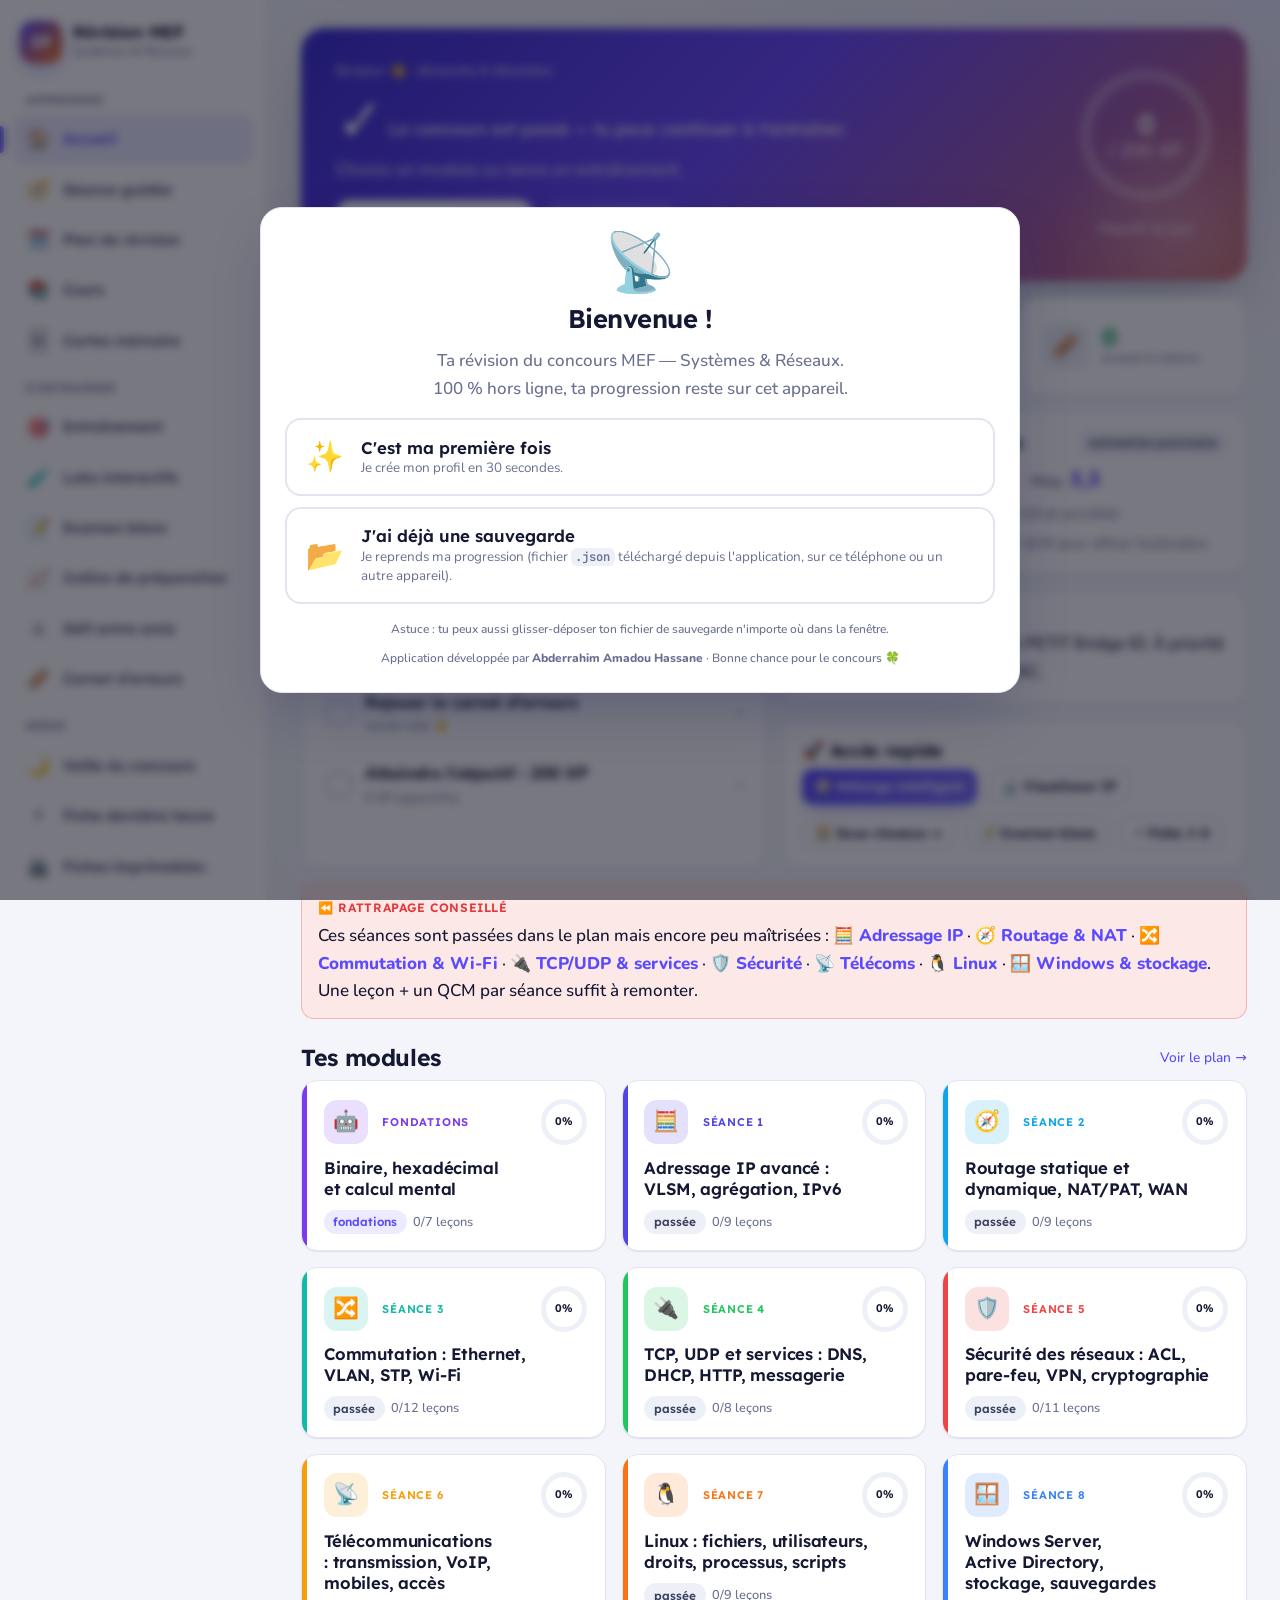
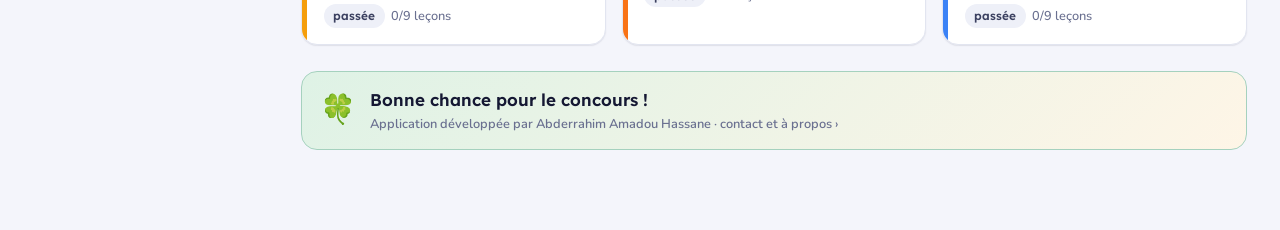
==== commit 9d2181a4: "Application installable (Android, iPhone, ordinateur) et GitHub Pages - Icônes PNG (192, 512, maskab" ====
--- a/revision-concours-mef.html
+++ b/revision-concours-mef.html
@@ -7,6 +7,10 @@
   <meta name="description" content="Révision interactive hors ligne — Concours MEF Niger, option Systèmes & Réseaux.">
   <title>Révision MEF · Systèmes & Réseaux</title>
   <link rel="icon" href="data:image/svg+xml,%3Csvg xmlns='http://www.w3.org/2000/svg' viewBox='0 0 64 64'%3E%3Cdefs%3E%3ClinearGradient id='g' x1='0' y1='0' x2='1' y2='1'%3E%3Cstop offset='0' stop-color='%235b4bff'/%3E%3Cstop offset='1' stop-color='%23ff7a1a'/%3E%3C/linearGradient%3E%3C/defs%3E%3Crect width='64' height='64' rx='16' fill='url(%23g)'/%3E%3Ctext x='32' y='42' font-family='Arial' font-weight='800' font-size='26' text-anchor='middle' fill='white'%3EIP%3C/text%3E%3C/svg%3E">
+  <meta name="mobile-web-app-capable" content="yes">
+  <meta name="apple-mobile-web-app-capable" content="yes">
+  <meta name="apple-mobile-web-app-title" content="Révision MEF">
+  <meta name="apple-mobile-web-app-status-bar-style" content="black-translucent">
   <style>
 /* Polices embarquées (licence SIL Open Font License 1.1) : Lexend (titres), Nunito (texte), JetBrains Mono (binaire, IP, code).
    Intégrées en base64 pour fonctionner hors ligne, y compris en ouvrant le fichier directement (file://). */
@@ -656,6 +660,11 @@
   .blanc-bar .timer { font-size: 1rem; padding: .2rem .5rem; }
 }
 
+/* Installation */
+.install-url { padding: .5rem .8rem; border-radius: 10px; background: var(--surface-3); font-weight: 700; overflow-wrap: anywhere; }
+.kbdish { display: inline-grid; place-items: center; width: 1.4rem; height: 1.4rem; border-radius: 6px; border: 1px solid var(--border-strong); font-size: .8rem; }
+.update-bar { position: fixed; z-index: 120; left: 50%; transform: translateX(-50%); top: calc(.8rem + env(safe-area-inset-top)); display: flex; gap: .7rem; align-items: center; padding: .5rem .6rem .5rem 1rem; border-radius: 16px; background: var(--surface); border: 1px solid var(--border-strong); box-shadow: var(--shadow-lg); font-weight: 700; animation: slideUp .3s ease; }
+
 /* ---------- Generic components ---------- */
 .card {
   background: var(--surface);
@@ -1273,6 +1282,8 @@
     phone: '+22799008767',
     phoneDisplay: '+227 99 00 87 67'
   };
+  /* Adresse de la version en ligne installable (GitHub Pages) */
+  App.ONLINE_URL = 'https://elhamazra.github.io/revision/';
 
   const U = (App.util = {});
 
@@ -2235,6 +2246,7 @@
     { id: 'first', e: '🌱', n: 'Premiers pas', d: 'Première bonne réponse' },
     { id: 'guided', e: '🧭', n: 'Sur les rails', d: 'Terminer une séance guidée' },
     { id: 'defi', e: '⚔️', n: 'Duelliste', d: 'Gagner un défi entre amis' },
+    { id: 'installed', e: '📲', n: 'Toujours sur moi', d: 'Installer l\'application sur l\'écran d\'accueil' },
     { id: 'goal1', e: '🎯', n: 'Objectif atteint', d: 'Atteindre l\'objectif du jour' },
     { id: 'streak3', e: '🔥', n: 'En feu', d: '3 jours d\'objectif d\'affilée' },
     { id: 'streak7', e: '☄️', n: 'Inarrêtable', d: '7 jours d\'objectif d\'affilée' },
@@ -3415,6 +3427,106 @@
     window.addEventListener('beforeunload', () => synth.cancel());
   }
   App.bus.on('route', () => tts.stop(true));
+})();
+
+</script>
+  <script>
+/* js/views/install.js */
+/* Vue : installation de l'application (PWA) sur l'écran d'accueil — Android, iPhone, ordinateur —
+   et avis de nouvelle version quand l'application est servie en ligne. */
+(function () {
+  'use strict';
+  const App = window.App;
+  const U = App.util;
+  const ua = navigator.userAgent || '';
+
+  const ins = (App.install = {
+    deferred: null,
+    isIOS: /iphone|ipad|ipod/i.test(ua) || (navigator.platform === 'MacIntel' && navigator.maxTouchPoints > 1),
+    isAndroid: /android/i.test(ua),
+    online: /^https?:$/.test(location.protocol),
+    standalone() { return (window.matchMedia && window.matchMedia('(display-mode: standalone)').matches) || navigator.standalone === true; },
+
+    async prompt() {
+      if (!ins.deferred) return;
+      ins.deferred.prompt();
+      const r = await ins.deferred.userChoice.catch(() => null);
+      ins.deferred = null;
+      if (r && r.outcome === 'accepted') App.ui.toast('📲', '<b>Application installée !</b><div class="small muted">Retrouve-la sur ton écran d\'accueil. Elle fonctionne hors ligne.</div>', '', 5000);
+      App.bus.emit('installable');
+    },
+
+    /* Carte d'installation adaptée à l'appareil et à la façon dont l'application est ouverte */
+    card() {
+      let body;
+      if (ins.standalone()) {
+        body = '<p class="mb0">✅ <b>L\'application est installée</b> et fonctionne hors ligne. Les mises à jour arrivent automatiquement quand tu as Internet.</p>';
+      } else if (ins.deferred) {
+        body = `<p>Installe l'application sur ton ${ins.isAndroid ? 'téléphone' : 'appareil'} : icône sur l'écran d'accueil, plein écran, <b>fonctionne sans Internet</b>.</p><button class="btn primary" data-install>📲 Installer l'application</button>`;
+      } else if (ins.online && ins.isIOS) {
+        body = `<p>Sur iPhone / iPad, avec <b>Safari</b> :</p><ol class="steps"><li>Touche le bouton <b>Partager</b> <span class="kbdish">⬆︎</span> en bas de l'écran.</li><li>Choisis <b>« Sur l'écran d'accueil »</b>.</li><li>Touche <b>Ajouter</b> : l'icône « Révision MEF » apparaît, l'application fonctionne ensuite hors ligne.</li></ol>`;
+      } else if (ins.online) {
+        body = `<ol class="steps"><li>Ouvre le menu du navigateur <b>⋮</b> (Chrome, Edge, Samsung Internet) ou <b>☰</b> (Firefox Android).</li><li>Choisis <b>« Installer l'application »</b> ou <b>« Ajouter à l'écran d'accueil »</b>.</li><li>L'icône « Révision MEF » apparaît ; l'application fonctionne ensuite hors ligne.</li></ol>`;
+      } else {
+        body = `<p>Tu utilises le <b>fichier</b> de l'application : il marche déjà hors ligne, mais un fichier ne peut pas s'installer sur l'écran d'accueil.</p>
+          <p>Pour l'installer (Android, iPhone ou ordinateur), ouvre <b>une seule fois avec Internet</b> la version en ligne, puis « Installer » :</p>
+          <div class="install-url mono">${App.ONLINE_URL}</div>
+          <div class="row mt1"><a class="btn primary" href="${App.ONLINE_URL}" target="_blank" rel="noopener">🌐 Ouvrir la version en ligne</a><button class="btn" data-copyurl>📋 Copier l'adresse</button></div>
+          <p class="tiny muted mt1">Ta progression est propre à chaque version : utilise 💾 Sauvegarder ici, puis « Restaurer » dans la version installée.</p>`;
+      }
+      return `<div class="card install-card" id="installCard"><h3>📲 Installer l'application</h3>${body}</div>`;
+    },
+    bind(root) {
+      const b = root.querySelector('[data-install]');
+      if (b) b.addEventListener('click', () => ins.prompt());
+      const c = root.querySelector('[data-copyurl]');
+      if (c) c.addEventListener('click', () => {
+        const done = () => App.ui.toast('📋', 'Adresse copiée.');
+        if (navigator.clipboard) navigator.clipboard.writeText(App.ONLINE_URL).then(done, () => {}); else done();
+      });
+    },
+    /* Bannière discrète sur l'accueil quand l'installation est possible en un clic */
+    banner() {
+      const s = App.store.state.settings;
+      if (!ins.deferred || ins.standalone() || (s.installDismissed && Date.now() - s.installDismissed < 7 * 86400000)) return '';
+      return `<div class="bk-remind install-banner" id="instBanner"><span class="bk-ico">📲</span><div class="grow"><b>Installe l'application</b><div class="small muted">Une icône sur ton écran d'accueil, en plein écran, qui marche sans Internet.</div></div><div class="row"><button class="btn sm primary" data-install>Installer</button><button class="btn sm ghost" data-inst-later>Plus tard</button></div></div>`;
+    },
+    bindBanner(root) {
+      const box = root.querySelector('#instBanner');
+      if (!box) return;
+      box.querySelector('[data-install]').addEventListener('click', () => { ins.prompt(); box.remove(); });
+      box.querySelector('[data-inst-later]').addEventListener('click', () => { App.store.state.settings.installDismissed = Date.now(); App.store.save(); box.remove(); });
+    }
+  });
+
+  window.addEventListener('beforeinstallprompt', (e) => {
+    e.preventDefault();
+    ins.deferred = e;
+    App.bus.emit('installable');
+    const cur = App.router.current && App.router.current.path;
+    if (cur === '/' || cur === '/profil' || cur === '/apropos') App.router.resolve();
+  });
+  window.addEventListener('appinstalled', () => { ins.deferred = null; App.game && App.game.award && App.game.award('installed'); });
+
+  /* Service worker : cache hors ligne + avis de mise à jour */
+  ins.registerSW = function () {
+    if (!('serviceWorker' in navigator) || !ins.online) return;
+    navigator.serviceWorker.register('sw.js').then((reg) => {
+      reg.addEventListener('updatefound', () => {
+        const nw = reg.installing;
+        if (!nw) return;
+        nw.addEventListener('statechange', () => {
+          if (nw.state === 'installed' && navigator.serviceWorker.controller) {
+            const t = U.el('<div class="update-bar"><span>🎉 Nouvelle version disponible</span><button class="btn sm primary">Mettre à jour</button></div>');
+            t.querySelector('button').addEventListener('click', () => { App.store.saveNow(); nw.postMessage('skipWaiting'); });
+            document.body.appendChild(t);
+          }
+        });
+      });
+    }).catch(() => {});
+    let reloaded = false;
+    navigator.serviceWorker.addEventListener('controllerchange', () => { if (!reloaded) { reloaded = true; location.reload(); } });
+  };
 })();
 
 </script>
@@ -10426,6 +10538,7 @@
       </section>
 
       ${App.backup.reminderHtml() ? '<div class="mt2">' + App.backup.reminderHtml() + '</div>' : ''}
+      ${App.install.banner() ? '<div class="mt2">' + App.install.banner() + '</div>' : ''}
       <div class="grid k4 mt2">
         <a class="card hover kpi" href="#/profil" style="color:inherit;text-decoration:none"><span class="ico">⭐</span><div><div class="v">Niv. ${L.level}</div><div class="l">${L.title}</div></div></a>
         <a class="card hover kpi" href="#/profil" style="color:inherit;text-decoration:none"><span class="ico"><span class="flame">🔥</span></span><div><div class="v acc-t">${streak} j</div><div class="l">série (record ${st.streak.best})</div></div></a>
@@ -10462,6 +10575,7 @@
       </a>
     `);
     App.backup.bindReminder(App.ui.root());
+    App.install.bindBanner(App.ui.root());
   });
 
   function modCard(m, today) {
@@ -12280,6 +12394,7 @@
         </div>
         <label class="switch"><input type="checkbox" id="sSound" ${st.settings.sound ? 'checked' : ''}> Sons de réussite / erreur</label>
       </div>
+      <div class="mt3" id="instBox">${App.install.card()}</div>
       <h2 class="mt3">💾 Sauvegarde de ma progression</h2>
       <div class="card stack" id="bkBox">
         <p class="small muted mb0">${App.store.persistent ? 'Ta progression est enregistrée automatiquement dans ce navigateur, sur cet appareil.' : '⚠️ Le stockage local est bloqué dans ce navigateur : télécharge une sauvegarde à la fin de chaque séance.'} Une <b>sauvegarde en fichier</b> te protège si le navigateur est nettoyé, et permet de passer du PC au téléphone (et inversement).</p>
@@ -12303,6 +12418,7 @@
     if (fsb) fsb.addEventListener('click', () => App.ui.fullscreen.toggle());
     v.querySelector('#exp').addEventListener('click', () => { App.backup.download(); v.querySelector('.bk-status b').textContent = App.backup.lastLabel(); });
     v.querySelector('#imp').addEventListener('click', () => App.backup.pick());
+    App.install.bind(v.querySelector('#instBox'));
     App.backup.bindEvery(v.querySelector('#bkBox'));
     v.querySelector('#tourAgain').addEventListener('click', () => App.tour.start());
     v.querySelector('#rst').addEventListener('click', () => App.ui.confirm('<h3>Tout réinitialiser ?</h3><p>XP, cartes, erreurs, badges et réglages seront effacés. Pense à exporter avant.</p>', 'Réinitialiser', () => { App.store.reset(); App.ui.applyTheme(); App.ui.applyTypo(); App.layout.applyNav(); App.layout.refresh(); R.go('/'); setTimeout(App.home.onboard, 300); }, true));
@@ -12346,7 +12462,10 @@
           </ul>
         </div>
       </div>
+      <div class="mt2" id="instBox">${App.install.card()}</div>
+      ${App.install.online ? '<div class="card mt2"><h3>📦 Fichier unique hors ligne</h3><p class="small muted">Toute l\'application dans un seul fichier, à envoyer par WhatsApp ou clé USB (il s\'ouvre sans Internet).</p><a class="btn" href="revision-concours-mef.html" download>⬇️ Télécharger revision-concours-mef.html</a></div>' : ''}
       <p class="center small muted mt3">© ${new Date().getFullYear()} ${D.name} · Fait avec ❤️ pour les candidats du concours MEF.</p>`);
+    App.install.bind(document.getElementById('instBox'));
   });
 
   /* ---------- Mode d'emploi ---------- */
@@ -12391,7 +12510,7 @@
       ${sec('faq', '❔ Questions fréquentes', `
         <details class="aide-tool"><summary>Faut-il Internet ?</summary><div class="prose"><p>Non. Tout est dans le fichier : cours, exercices, polices, examens. Seuls les liens externes (WhatsApp, e-mail) en ont besoin.</p></div></details>
         <details class="aide-tool"><summary>J'ai perdu ma progression !</summary><div class="prose"><p>Elle est liée au navigateur et à l'appareil. Si tu as une sauvegarde, restaure-la (Profil → Restaurer). Sinon, vérifie que tu ouvres le même fichier avec le même navigateur (pas en navigation privée).</p></div></details>
-        <details class="aide-tool"><summary>Ça marche sur iPhone ?</summary><div class="prose"><p>L'aperçu de l'app Fichiers n'exécute pas l'application : ouvre le fichier avec une app comme <i>Documents</i> (Readdle), ou utilise la version installable en ligne si elle est disponible (Profil → Installer).</p></div></details>
+        <details class="aide-tool"><summary>Comment l'installer sur Android, iPhone ou ordinateur ?</summary><div class="prose"><p>Ouvre une fois la version en ligne (<b>${App.ONLINE_URL}</b>) avec Internet, puis : <b>Android</b> → bouton « Installer » (Profil) ou menu ⋮ → « Installer l'application » ; <b>iPhone</b> → Safari, bouton Partager → « Sur l'écran d'accueil » ; <b>ordinateur</b> (Chrome, Edge) → icône d'installation dans la barre d'adresse. Ensuite, l'application fonctionne <b>sans Internet</b>. Le fichier unique, lui, s'ouvre directement mais ne s'installe pas (sur iPhone, l'aperçu de Fichiers ne le lance pas : utilise une app comme <i>Documents</i>).</p></div></details>
         <details class="aide-tool"><summary>Les réponses à saisir : quel format ?</summary><div class="prose"><p>Adresses : 192.168.1.0 ; préfixes : /26 ou 26 selon le champ ; nombres à la française acceptés (1 022 ; 9,97) ; binaire sur 8 bits (11000000) ; IPv6 compressée ou complète selon la consigne.</p></div></details>
         <details class="aide-tool"><summary>Le texte est trop petit / la police ne me plaît pas</summary><div class="prose"><p>Profil → Affichage et lecture : 3 polices (Nunito, Lexend, système) et 4 tailles de texte ; thème clair ou sombre.</p></div></details>
         <details class="aide-tool"><summary>J'ai trouvé une erreur dans un cours</summary><div class="prose"><p>Signale-la au développeur (page <a href="#/apropos">À propos</a>) : e-mail ou WhatsApp. Merci !</p></div></details>`)}
@@ -12480,10 +12599,8 @@
     window.addEventListener('beforeunload', () => App.store.saveNow());
     document.addEventListener('visibilitychange', () => { if (document.hidden) App.store.saveNow(); });
 
-    // Mode application installable quand la page est servie en http(s) (ex. GitHub Pages) : cache hors ligne.
-    if ('serviceWorker' in navigator && /^https?:$/.test(location.protocol) && !/localhost|127\.0\.0\.1/.test(location.hostname)) {
-      navigator.serviceWorker.register('sw.js').catch(() => {});
-    }
+    // Version en ligne (ex. GitHub Pages) : cache hors ligne complet, installation, mises à jour.
+    App.install.registerSW();
   }
 
   if (document.readyState === 'loading') document.addEventListener('DOMContentLoaded', boot);
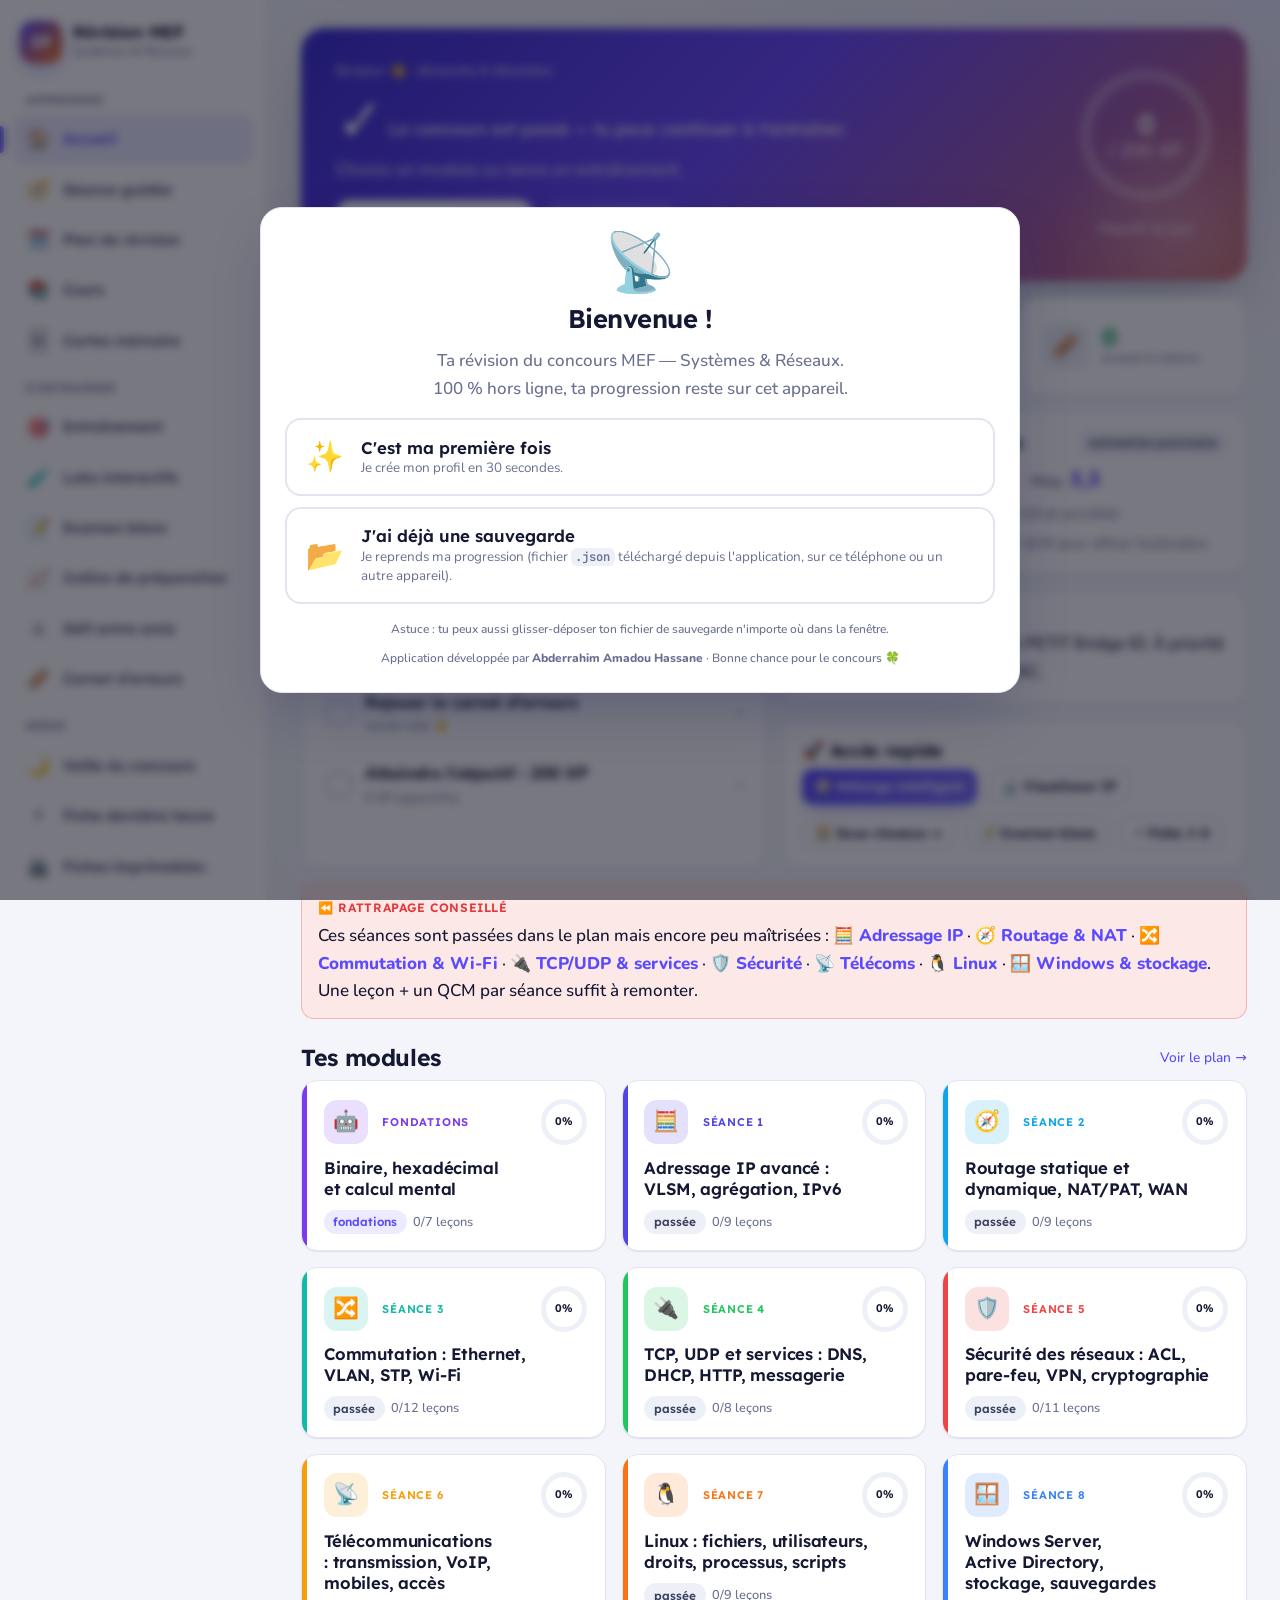
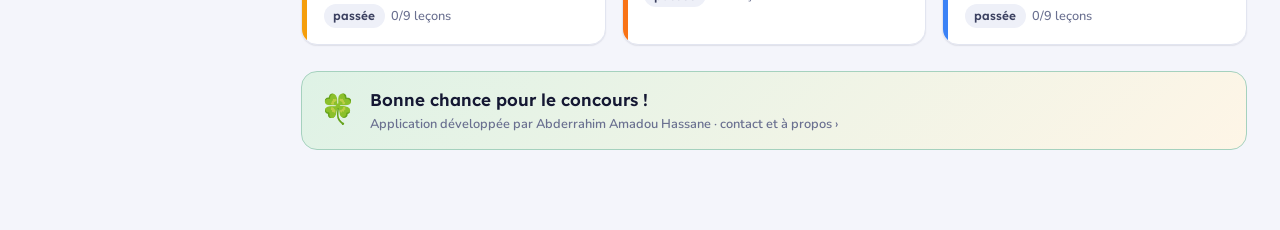
==== commit 2d7e32aa: "Hébergement Vercel : vercel.json, nouvelle adresse, retrait de GitHub Pages - vercel.json : construc" ====
--- a/revision-concours-mef.html
+++ b/revision-concours-mef.html
@@ -1282,8 +1282,8 @@
     phone: '+22799008767',
     phoneDisplay: '+227 99 00 87 67'
   };
-  /* Adresse de la version en ligne installable (GitHub Pages) */
-  App.ONLINE_URL = 'https://elhamazra.github.io/revision/';
+  /* Adresse de la version en ligne installable (Vercel) */
+  App.ONLINE_URL = 'https://revision-app-zeta.vercel.app/';
 
   const U = (App.util = {});
 
